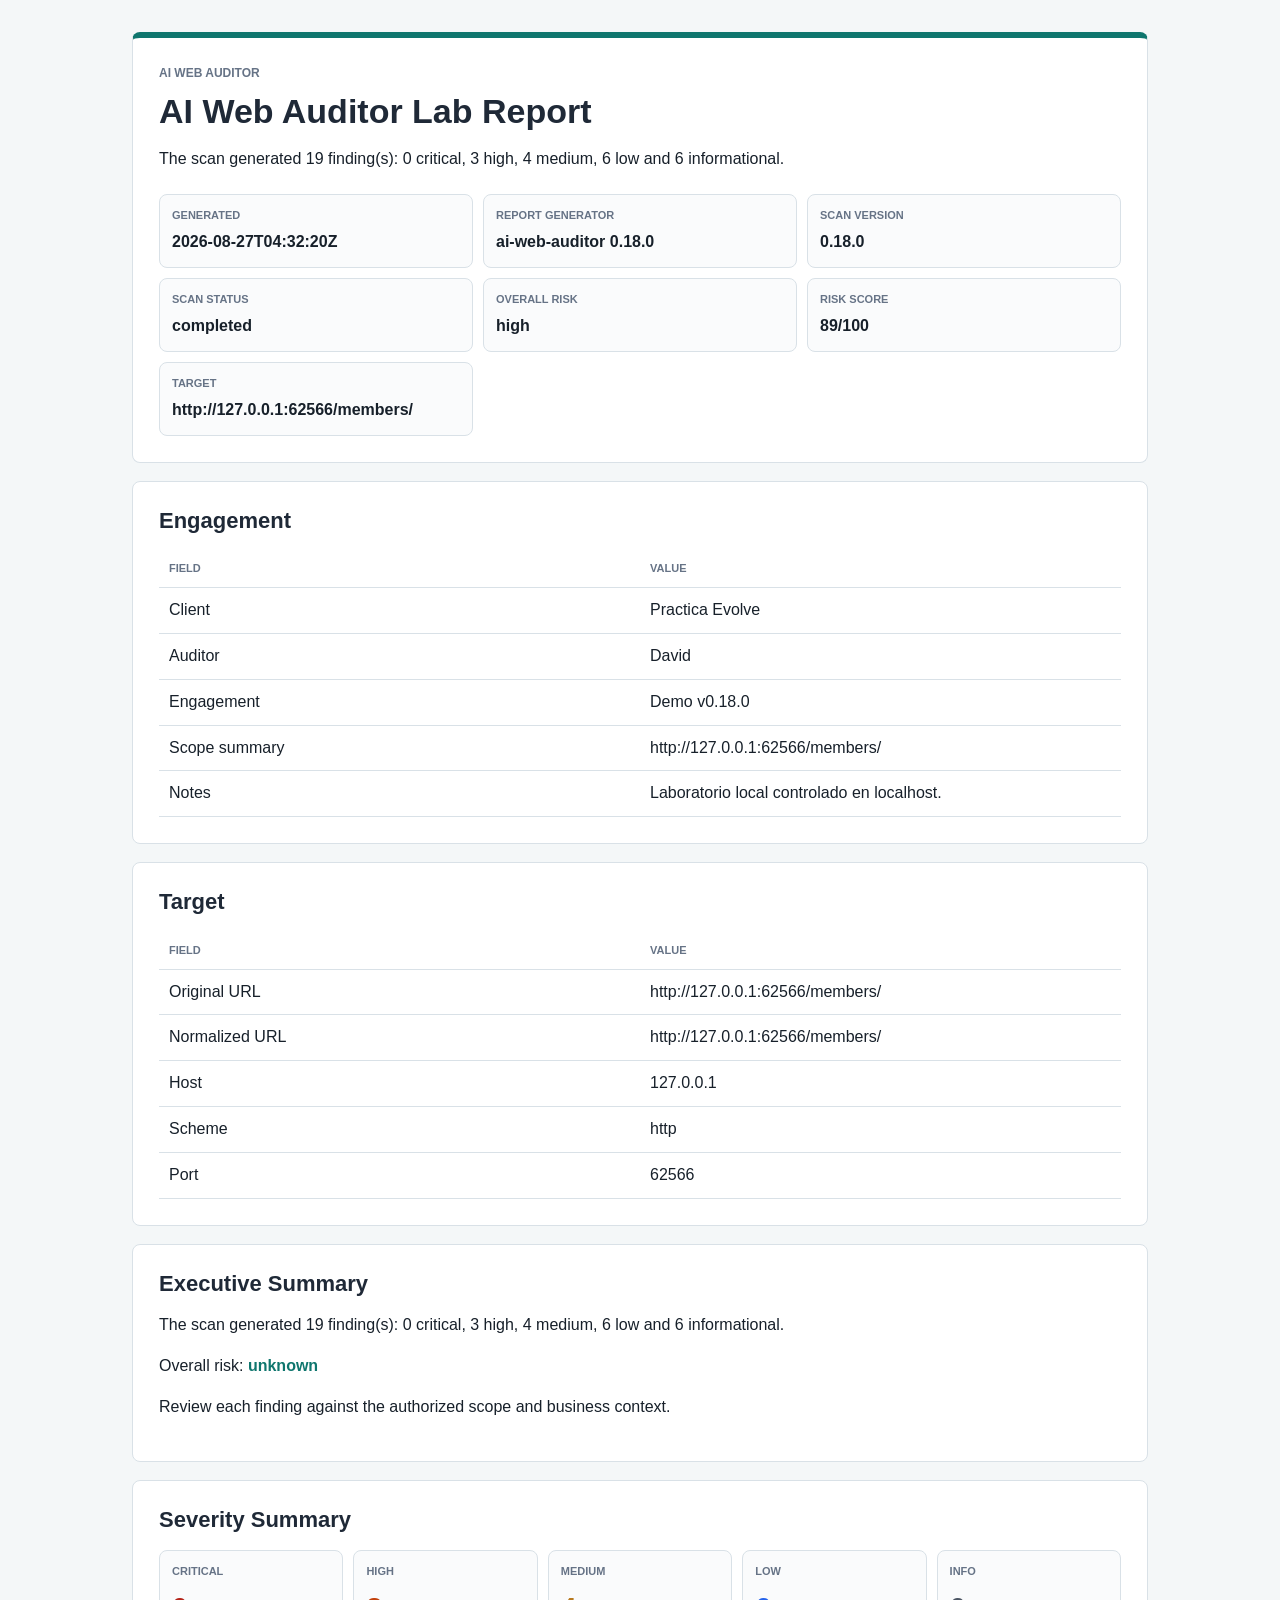
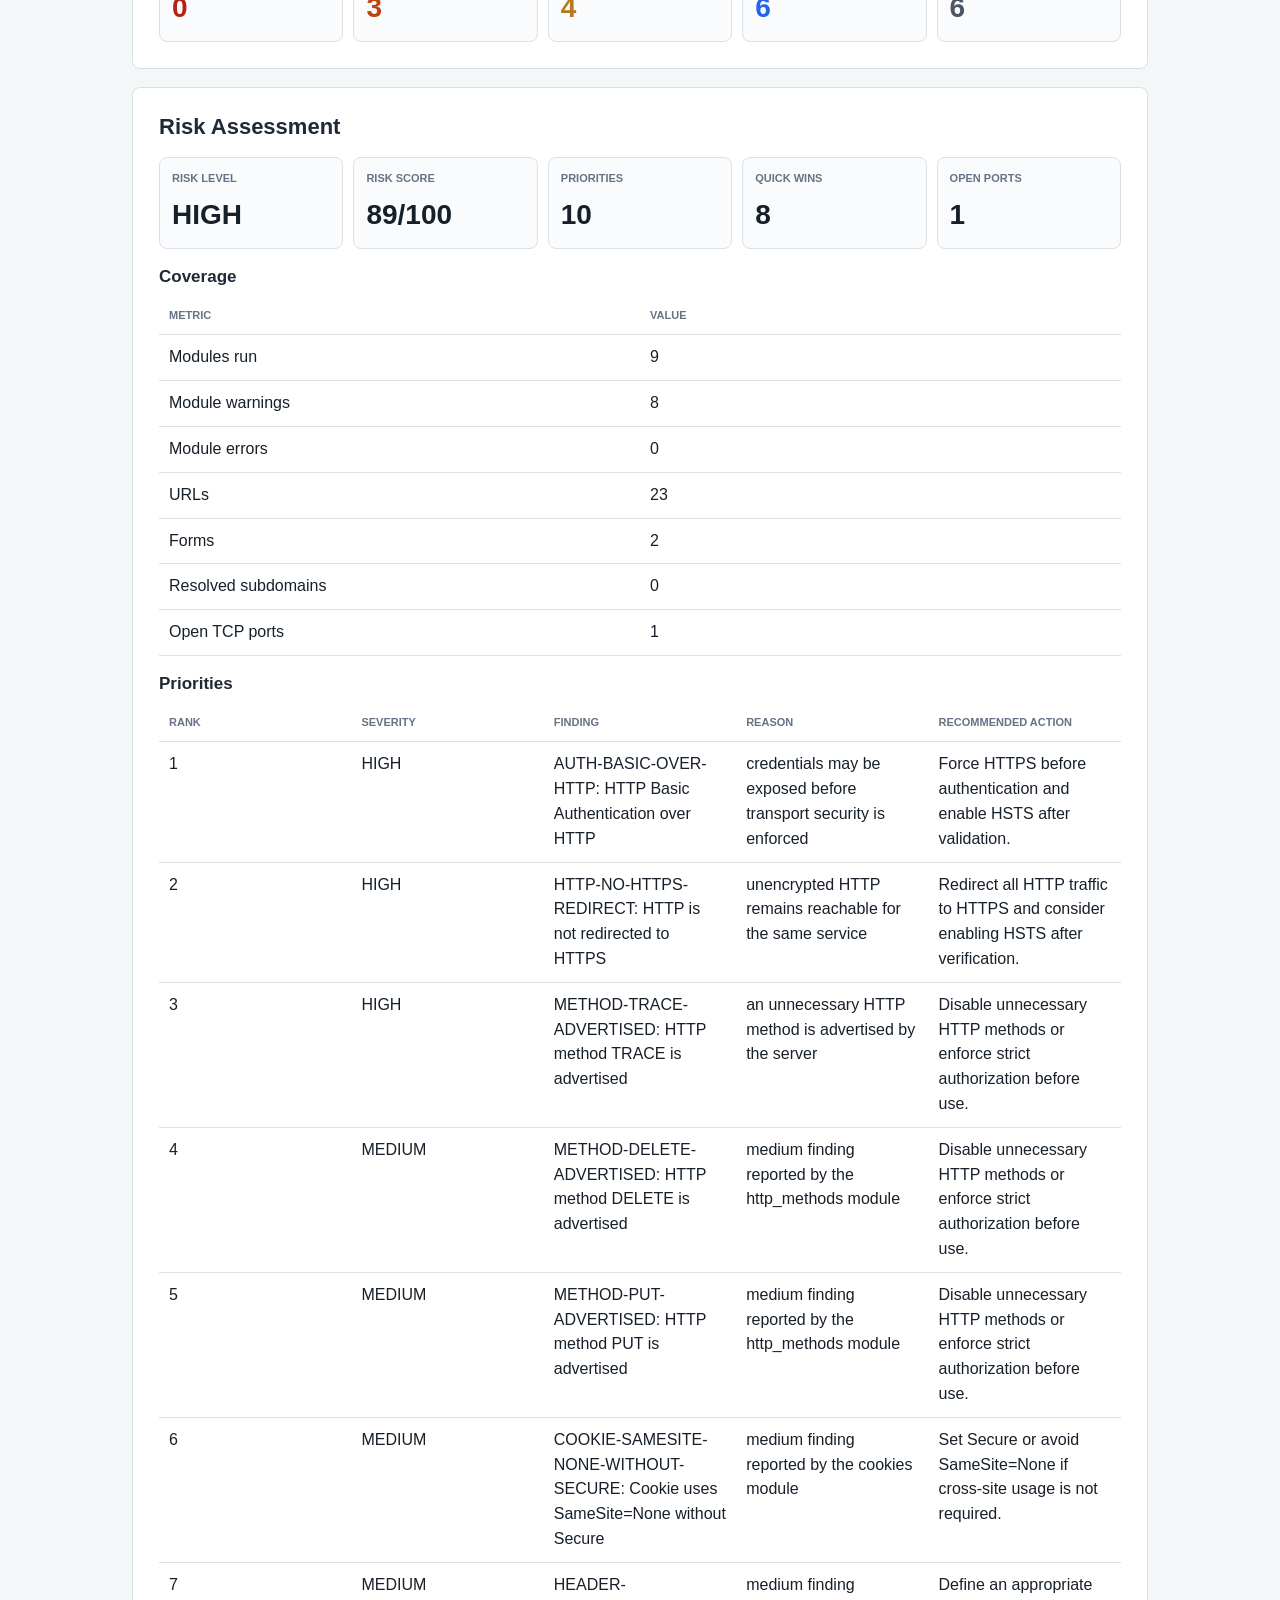
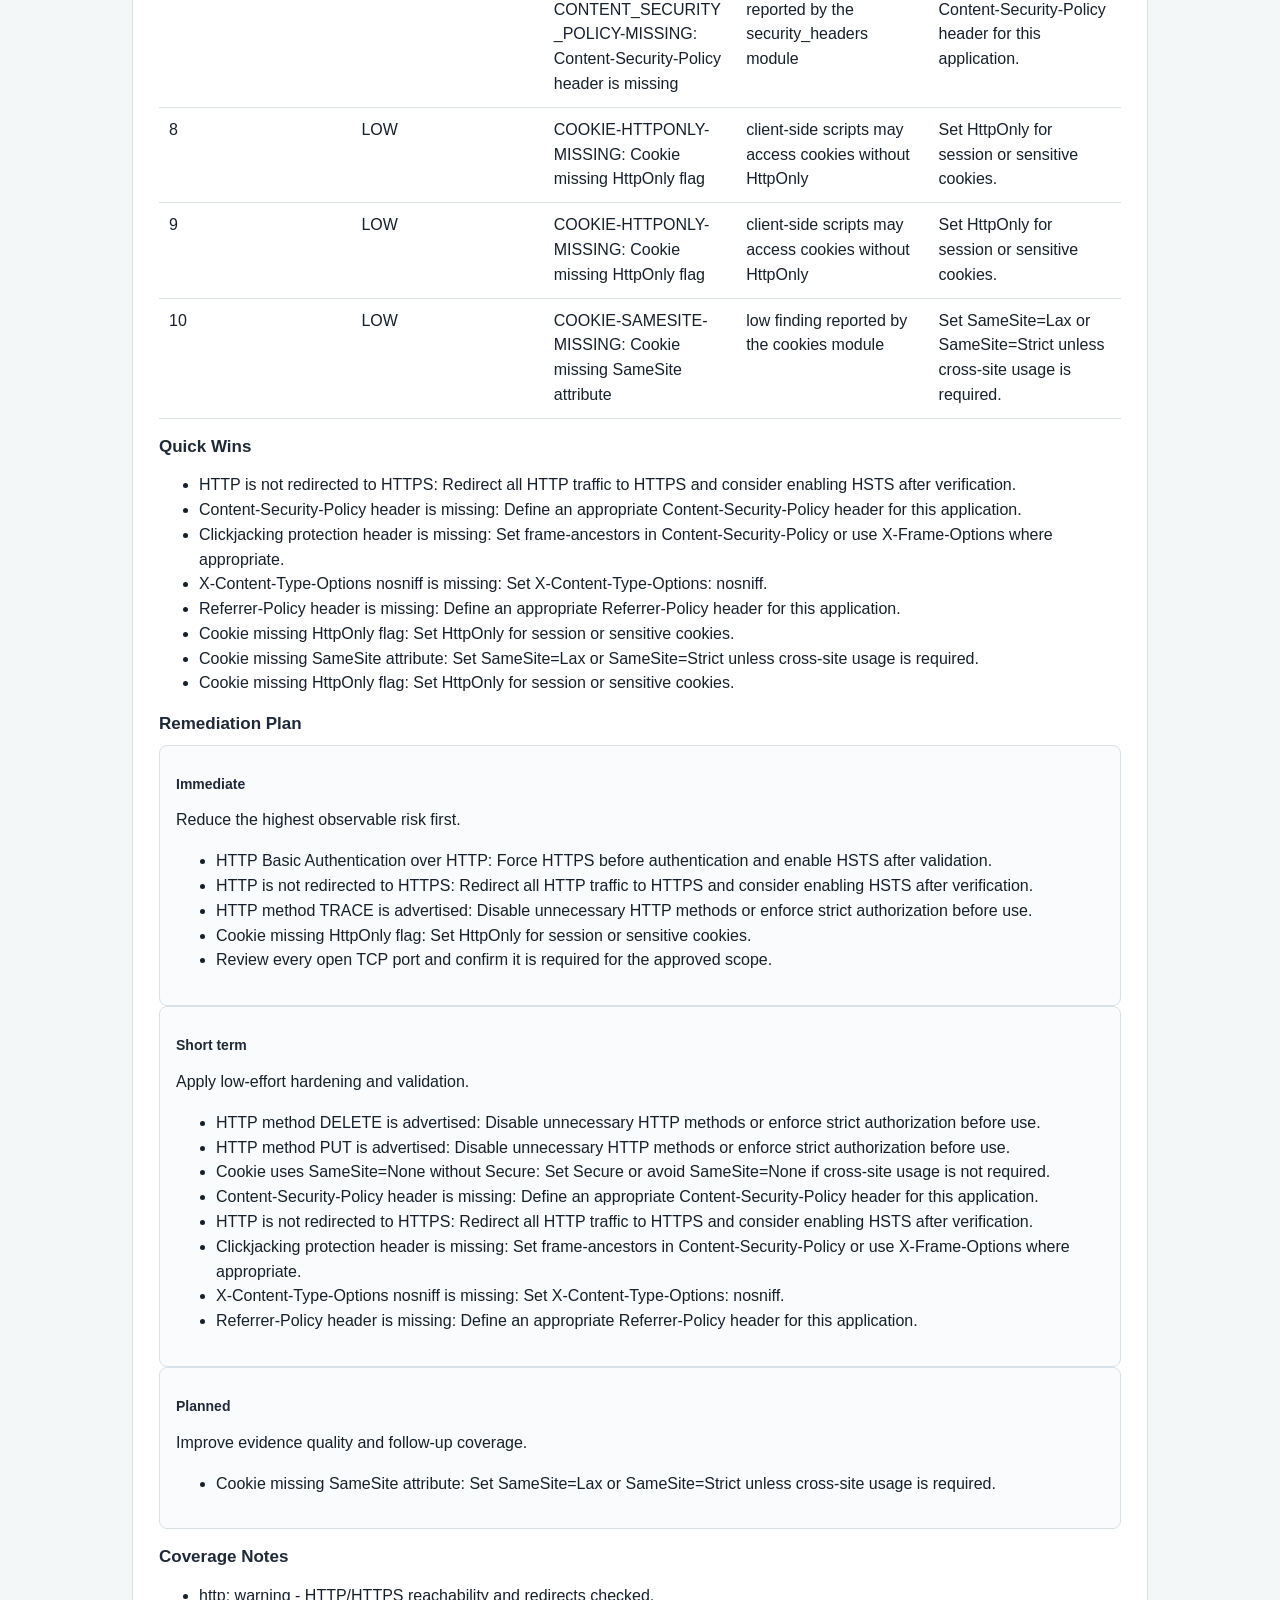
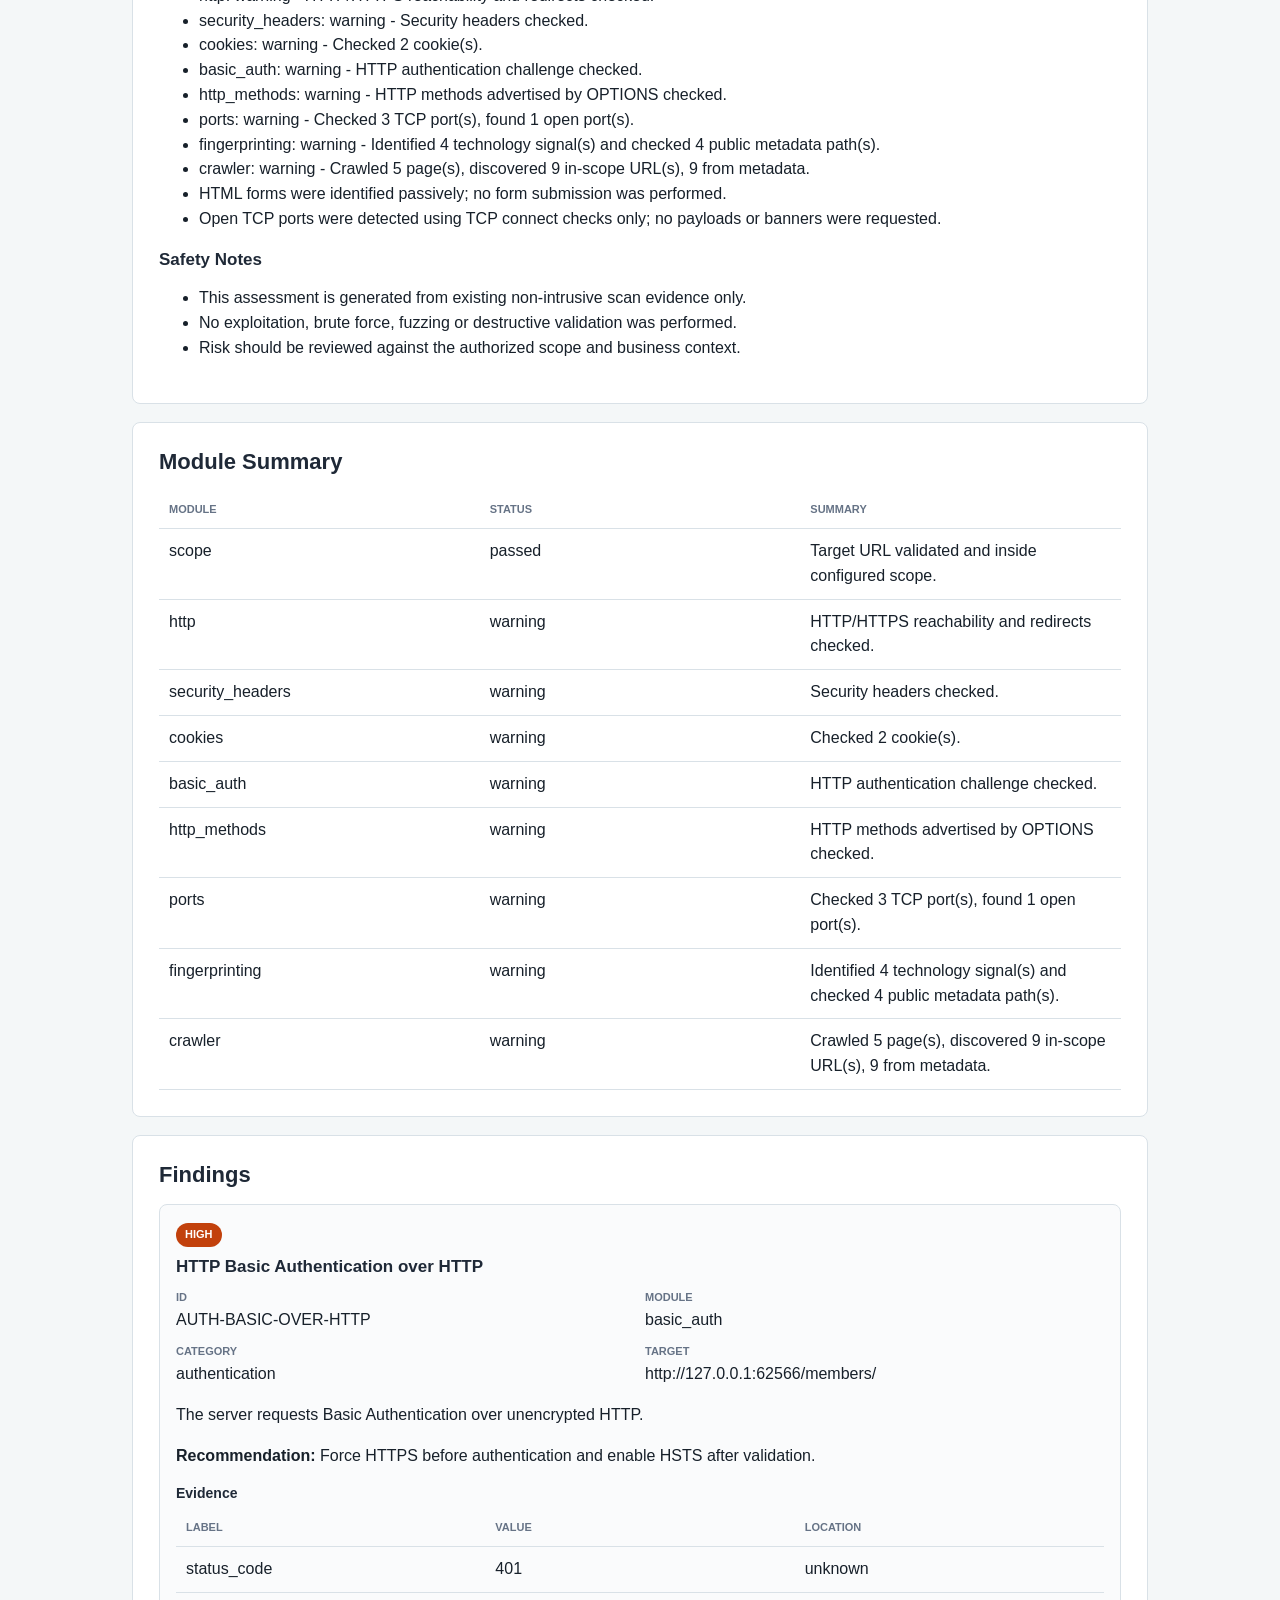
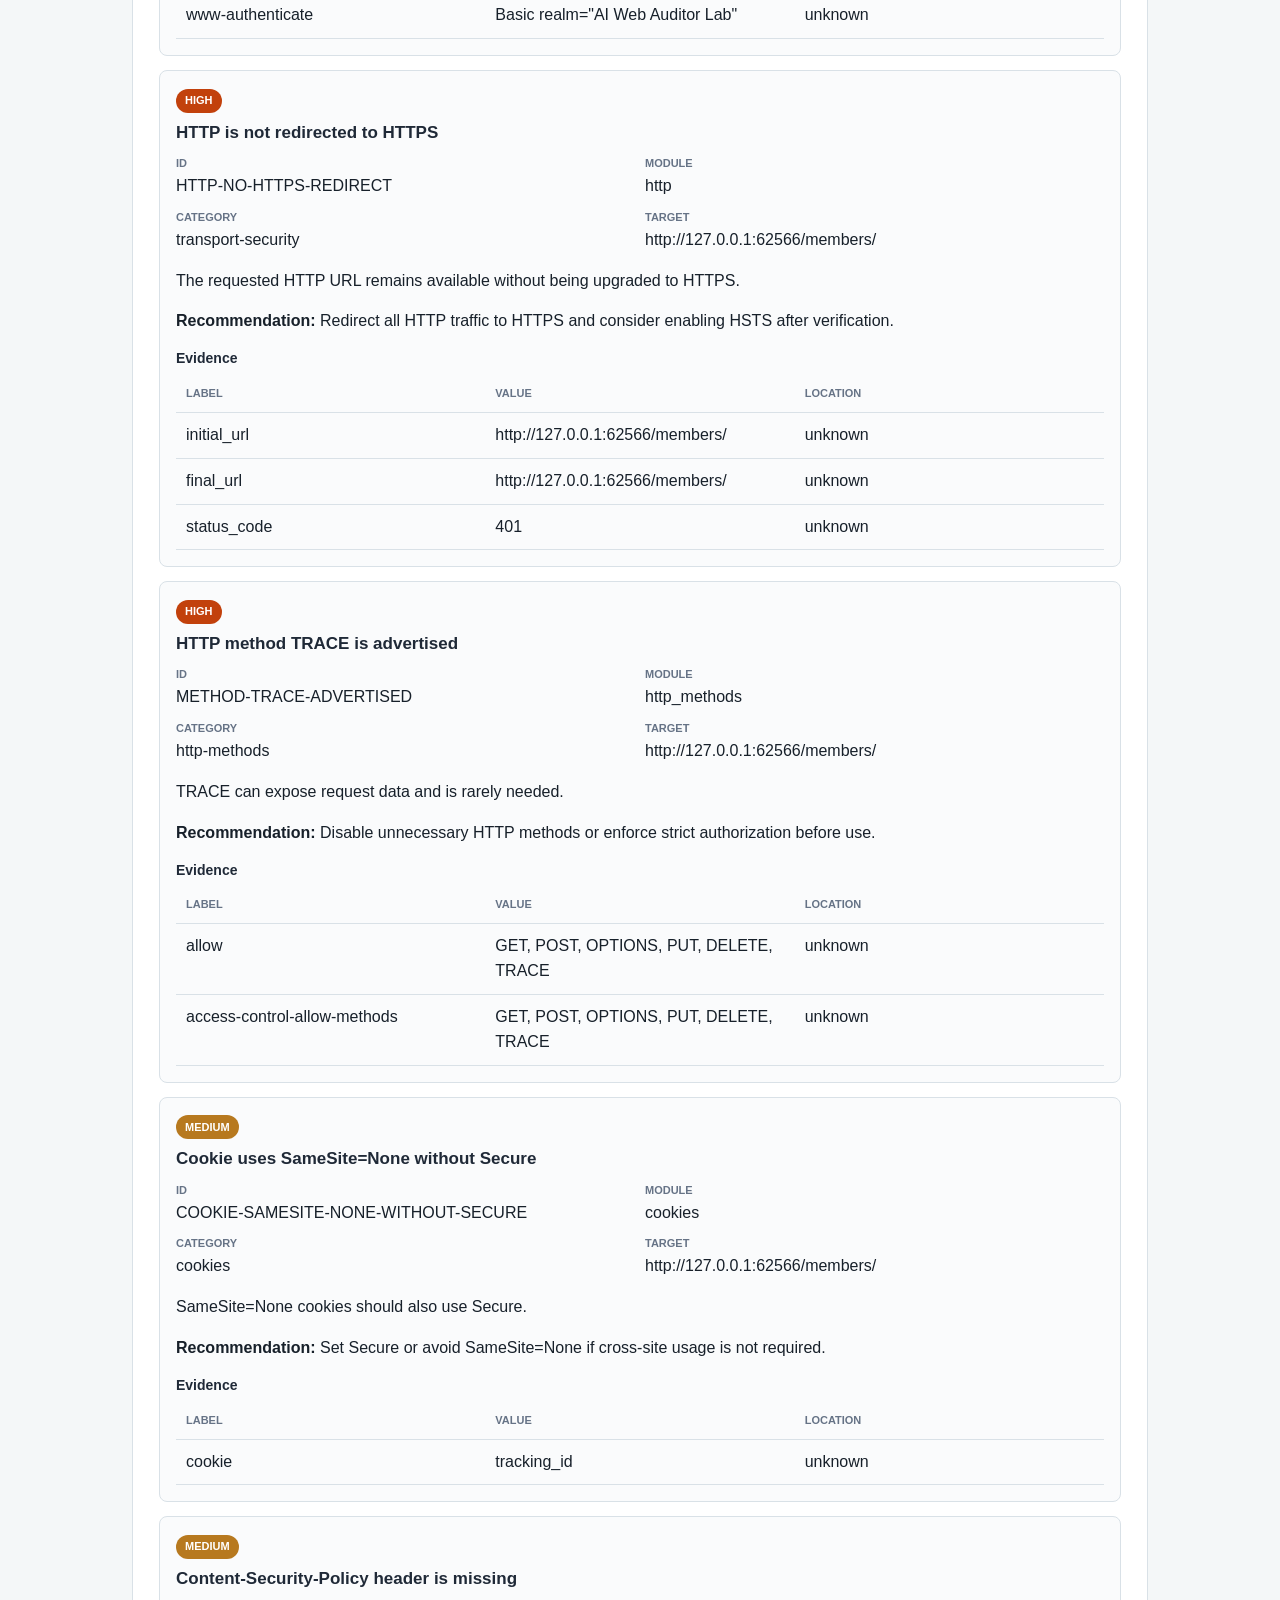
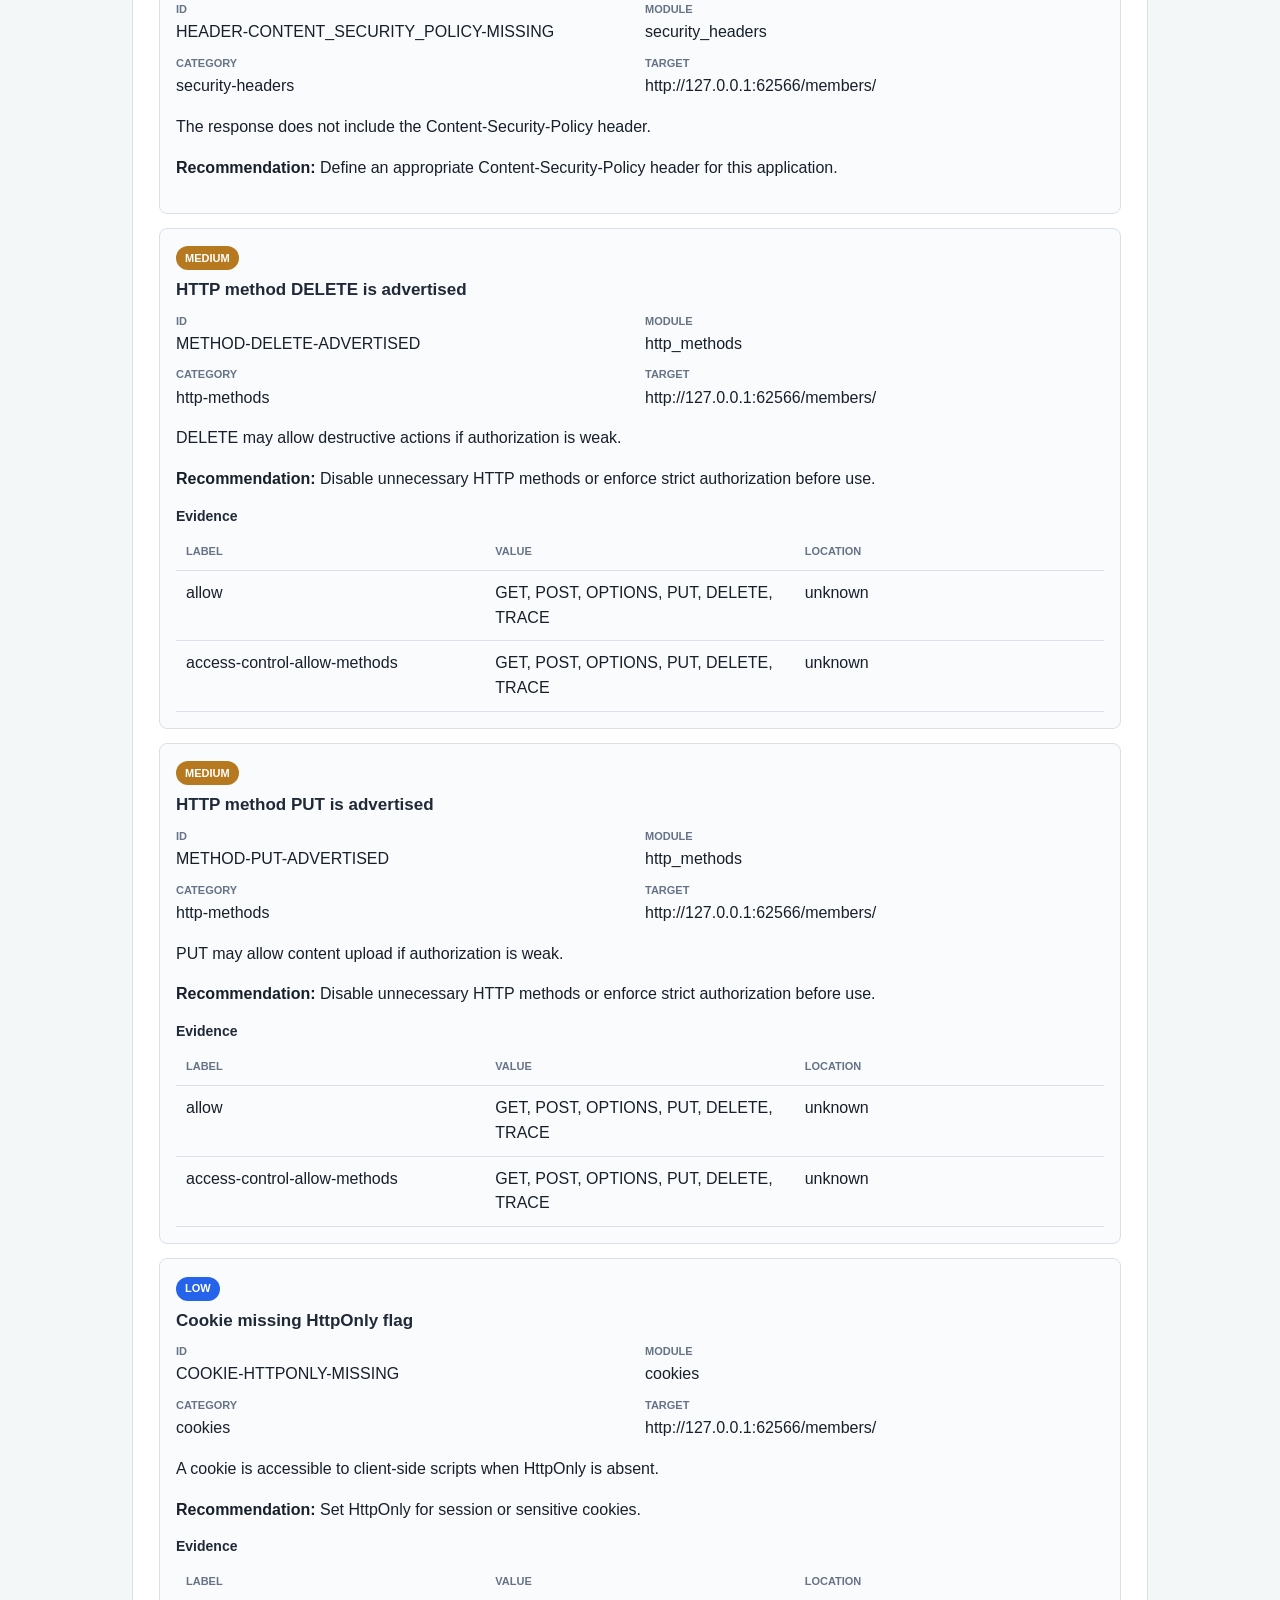
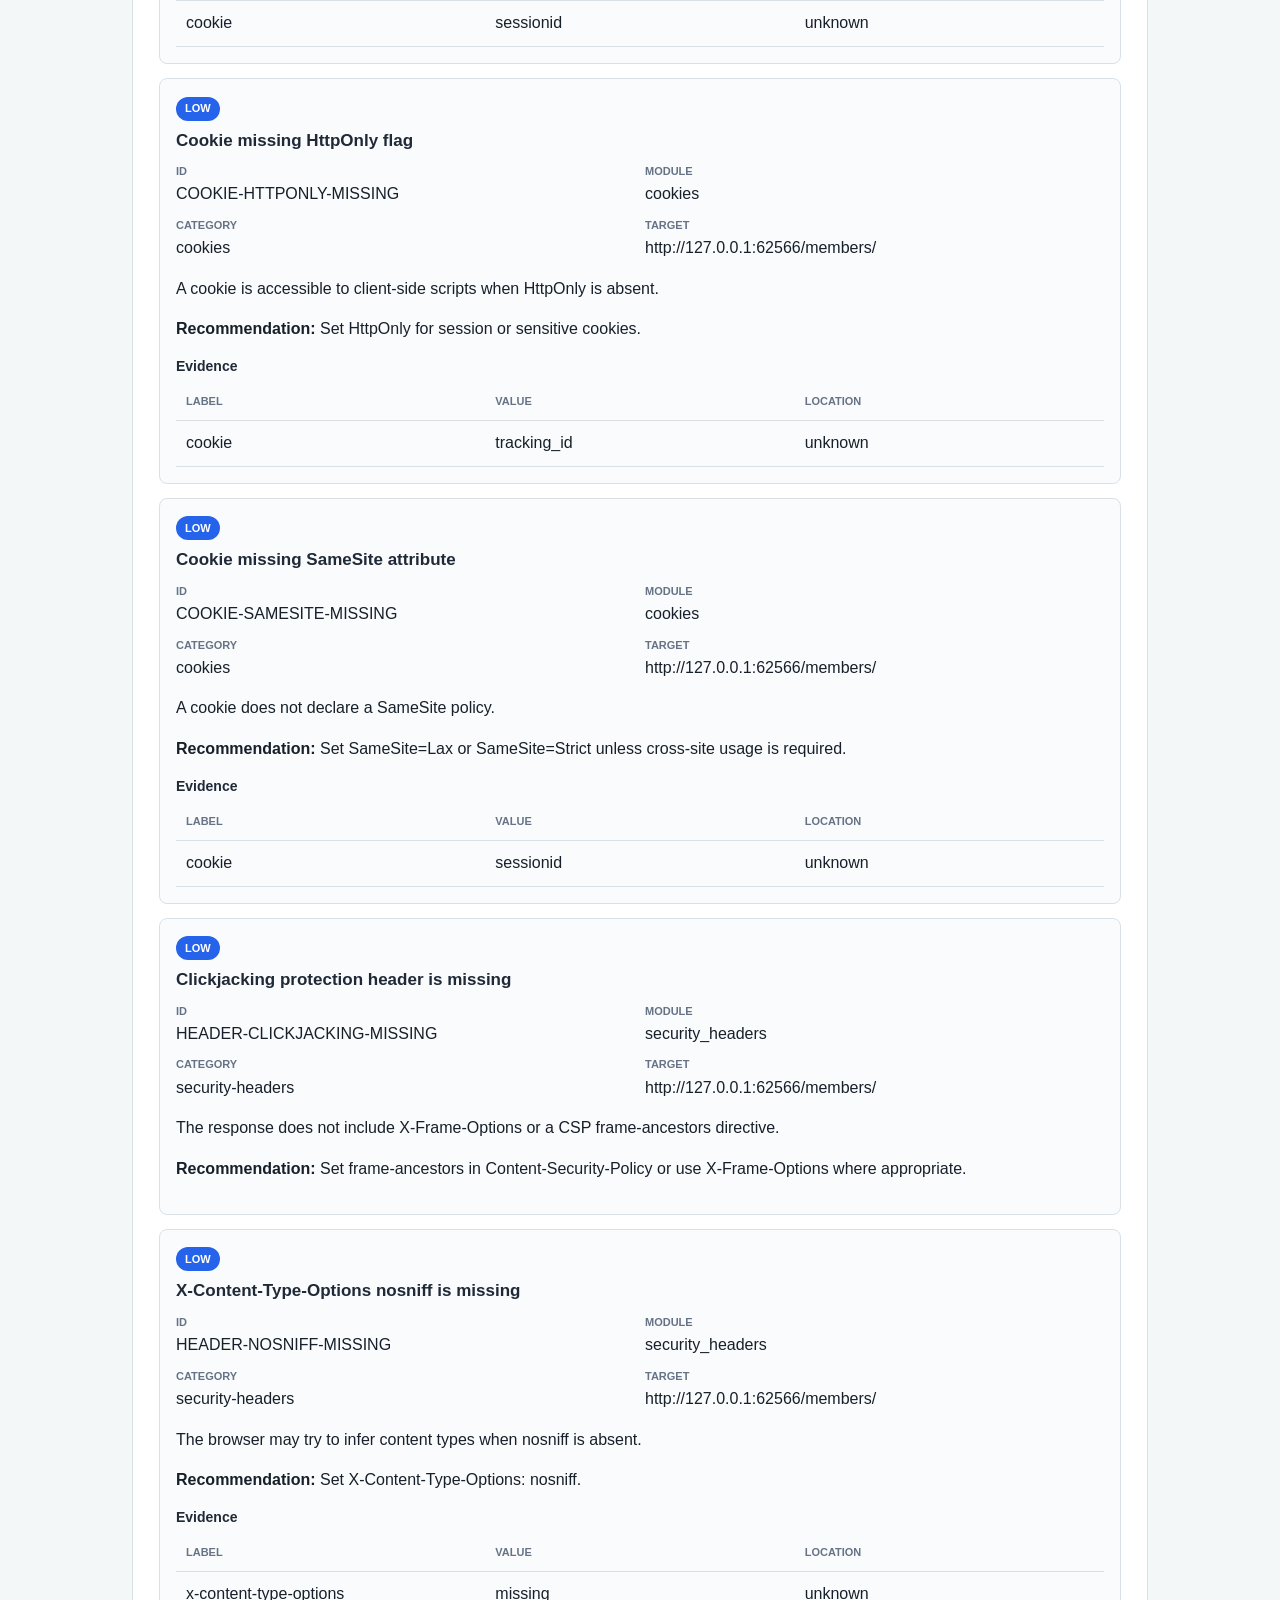
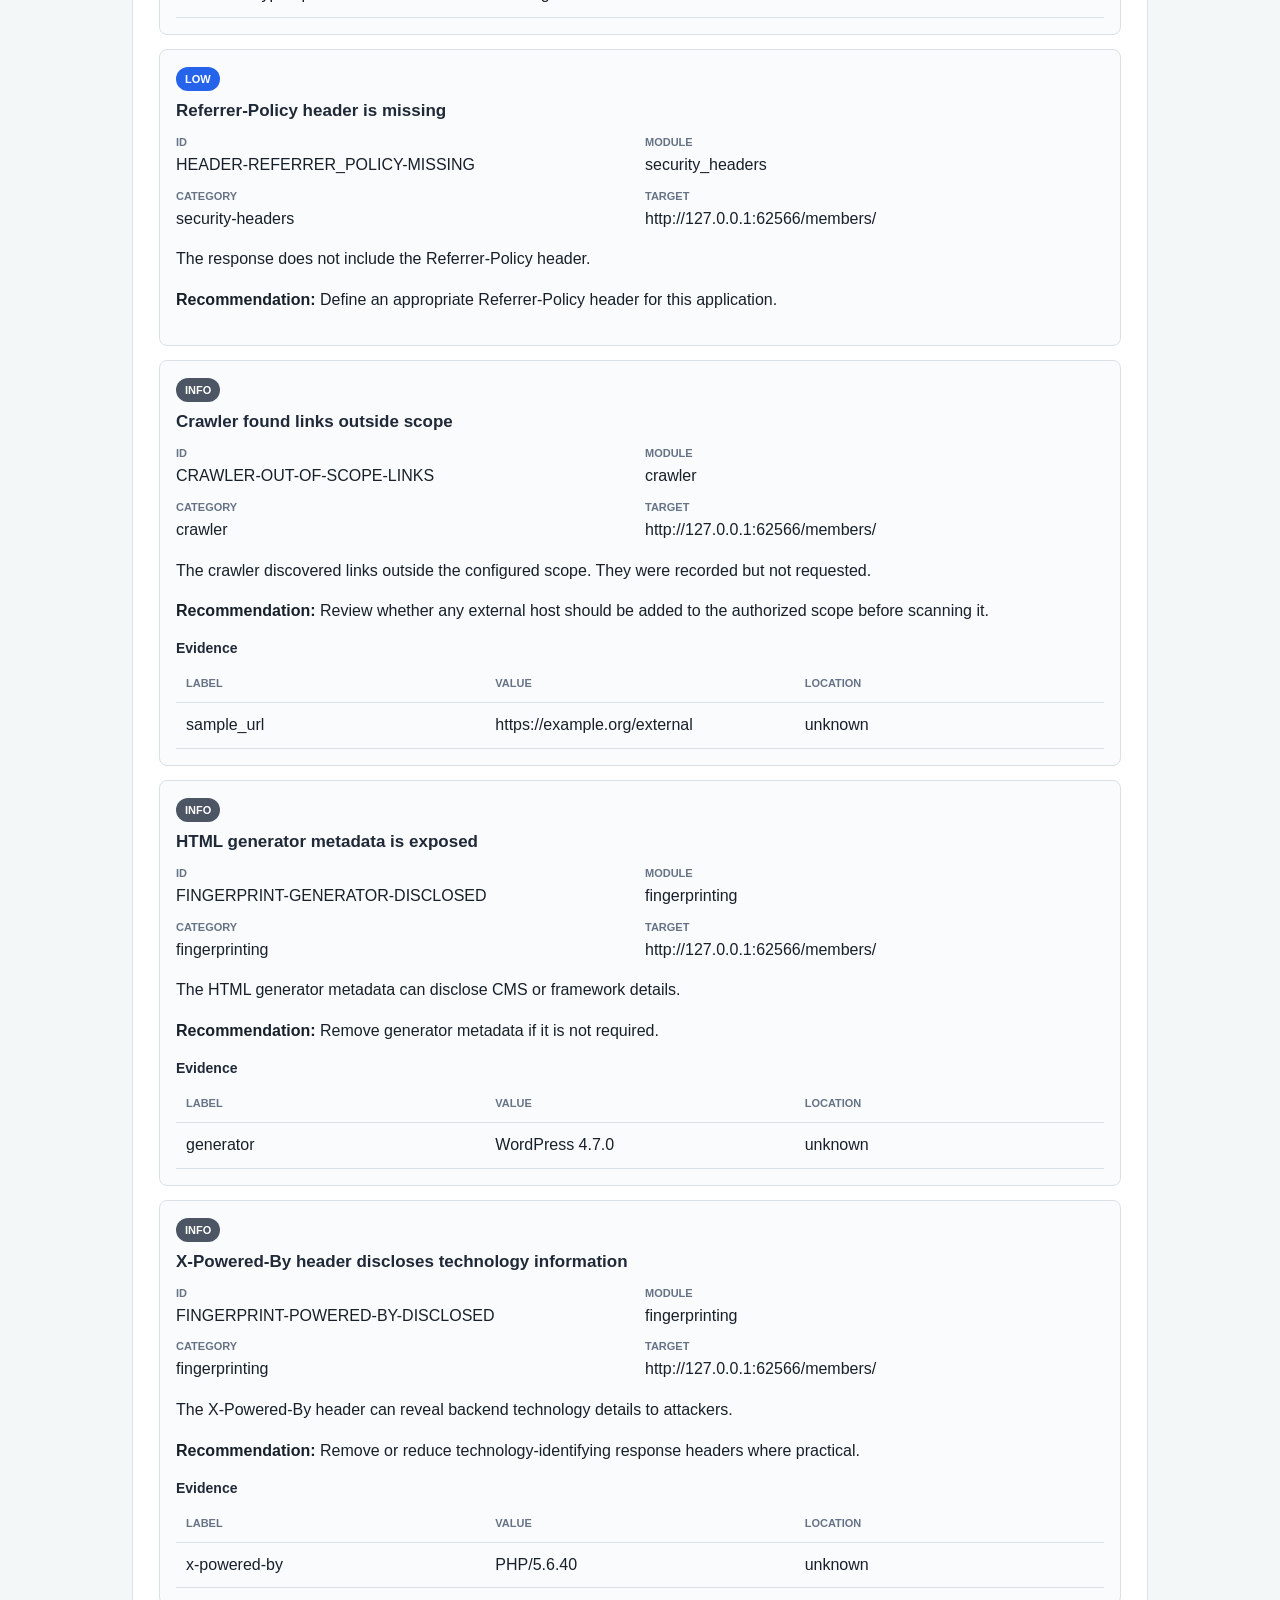
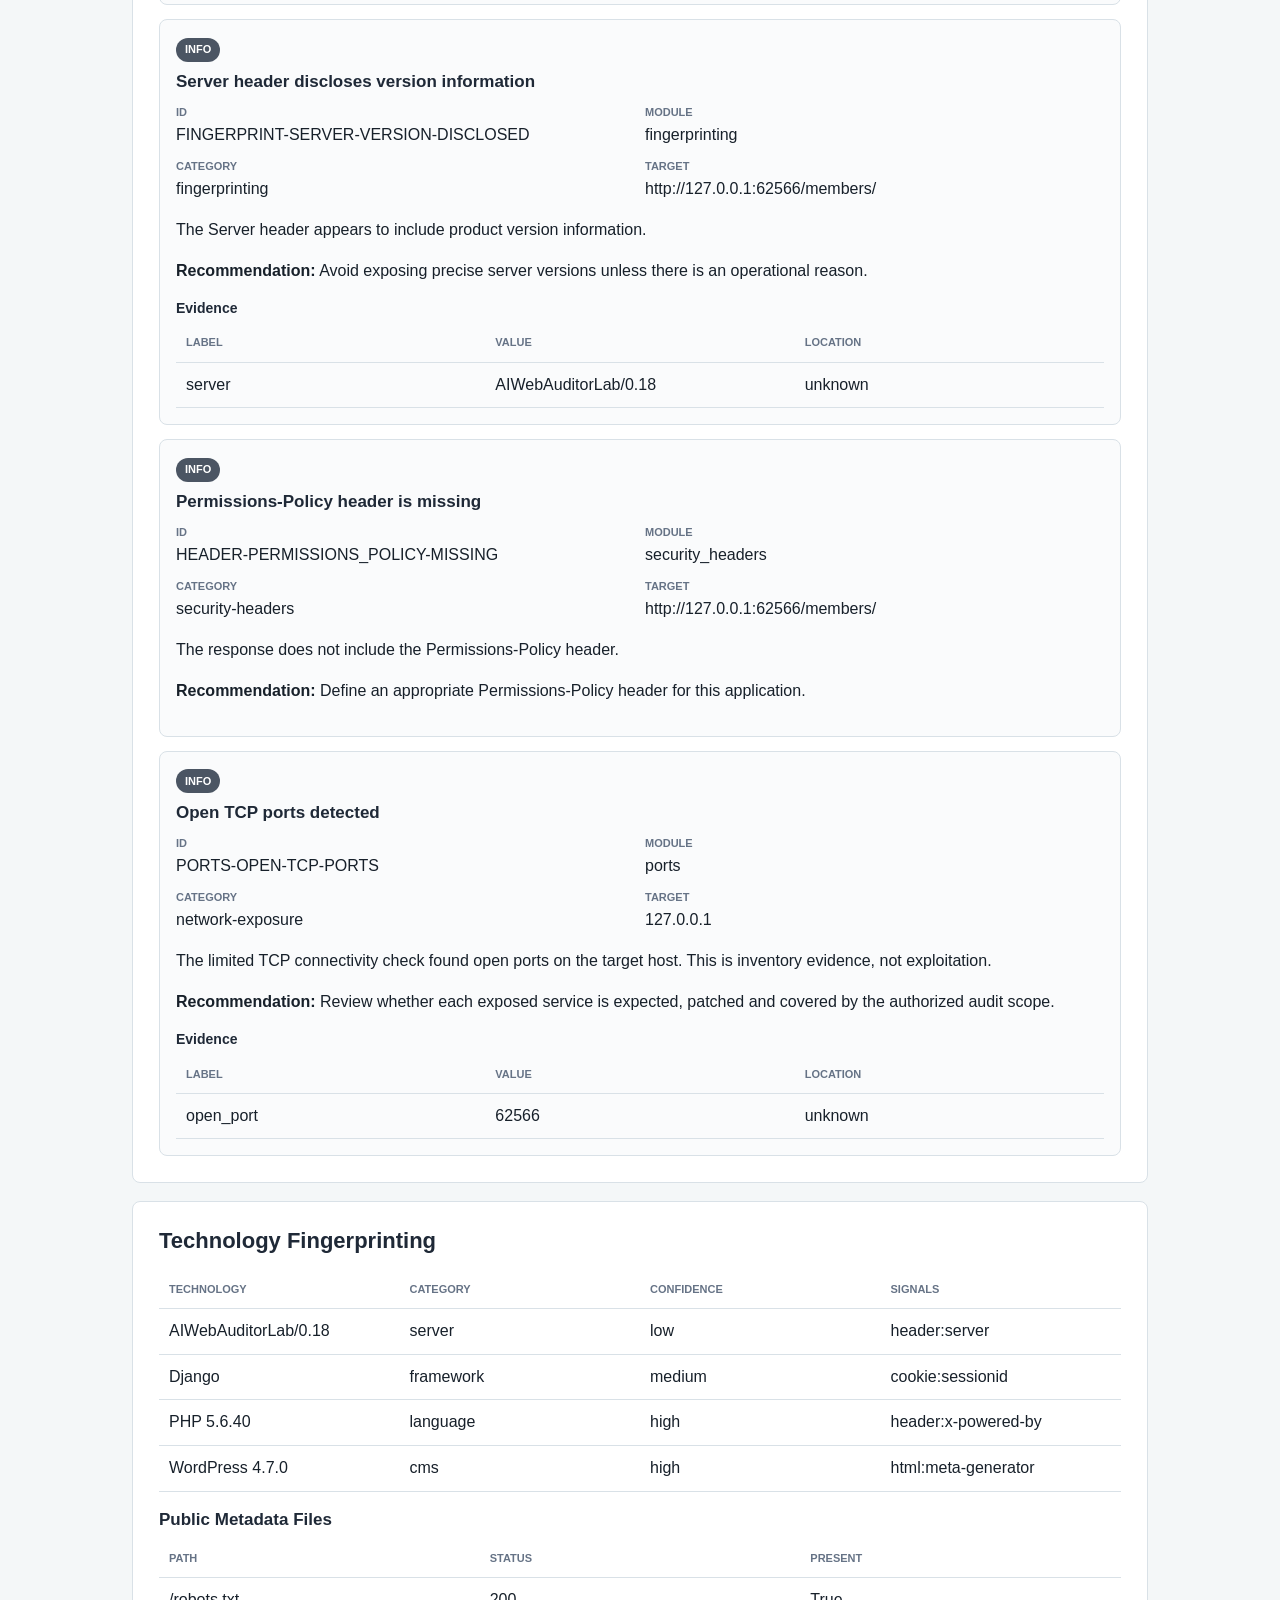
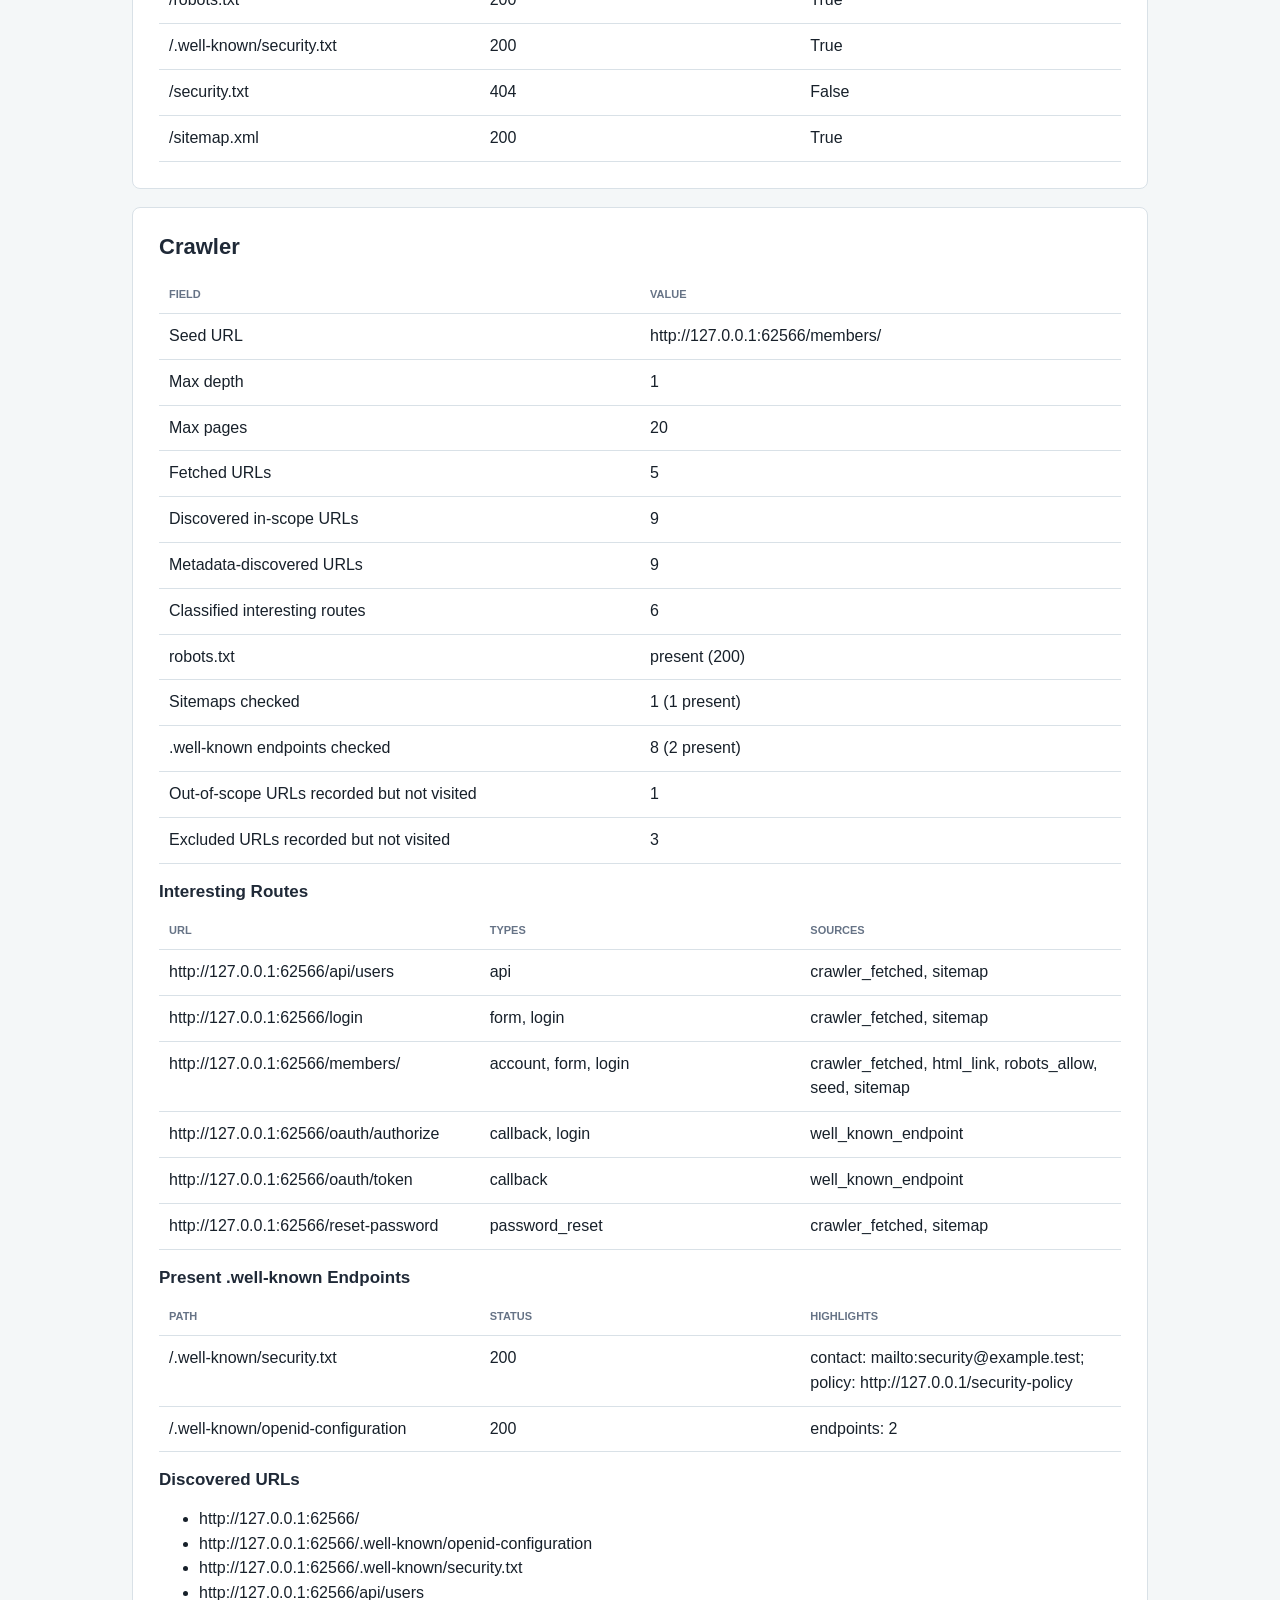
==== examples/report-example.html @ 3bff382d "Add advanced crawler metadata discovery" ====
<!doctype html>
<html lang="es">
<head>
<meta charset="utf-8">
<meta name="viewport" content="width=device-width, initial-scale=1">
<title>AI Web Auditor Lab Report</title>
<style>
:root {
  color-scheme: light;
  --bg: #f4f7f8;
  --panel: #ffffff;
  --line: #d9e1e7;
  --text: #17202a;
  --muted: #667386;
  --brand: #0f766e;
  --ink: #1f2937;
  --critical: #b42318;
  --high: #c2410c;
  --medium: #b7791f;
  --low: #2563eb;
  --info: #4b5563;
}
* { box-sizing: border-box; }
body {
  margin: 0;
  background: var(--bg);
  color: var(--text);
  font-family: Inter, Arial, sans-serif;
  line-height: 1.55;
}
.report {
  max-width: 1080px;
  margin: 0 auto;
  padding: 32px;
}
.cover,
.section {
  background: var(--panel);
  border: 1px solid var(--line);
  border-radius: 8px;
  margin-bottom: 18px;
  padding: 26px;
}
.cover {
  border-top: 6px solid var(--brand);
}
.label {
  margin: 0 0 8px;
  color: var(--muted);
  font-size: 12px;
  font-weight: 800;
  letter-spacing: 0;
  text-transform: uppercase;
}
h1,
h2,
h3,
h4 {
  color: var(--ink);
  letter-spacing: 0;
  line-height: 1.2;
}
h1 { margin: 0 0 14px; font-size: 34px; }
h2 { margin: 0 0 16px; font-size: 22px; }
h3 { margin: 18px 0 10px; font-size: 17px; }
h4 { margin: 14px 0 8px; font-size: 14px; }
.cover-grid,
.severity-grid,
.finding-meta {
  display: grid;
  gap: 10px;
}
.cover-grid {
  grid-template-columns: repeat(3, minmax(0, 1fr));
  margin-top: 22px;
}
.cover-grid div,
.severity-card {
  border: 1px solid var(--line);
  border-radius: 8px;
  padding: 12px;
  background: #fafbfc;
}
.cover-grid span,
.severity-card span,
dt {
  display: block;
  color: var(--muted);
  font-size: 11px;
  font-weight: 800;
  text-transform: uppercase;
}
.cover-grid strong,
.severity-card strong {
  display: block;
  margin-top: 6px;
  overflow-wrap: anywhere;
}
.severity-grid {
  grid-template-columns: repeat(5, minmax(0, 1fr));
}
.severity-card strong {
  font-size: 28px;
}
.severity-card.critical strong { color: var(--critical); }
.severity-card.high strong { color: var(--high); }
.severity-card.medium strong { color: var(--medium); }
.severity-card.low strong { color: var(--low); }
.severity-card.info strong { color: var(--info); }
table {
  width: 100%;
  border-collapse: collapse;
  table-layout: fixed;
}
th,
td {
  border-bottom: 1px solid var(--line);
  padding: 10px;
  text-align: left;
  vertical-align: top;
  overflow-wrap: anywhere;
}
th {
  color: var(--muted);
  font-size: 11px;
  text-transform: uppercase;
}
.finding-stack {
  display: grid;
  gap: 14px;
}
.finding-card {
  border: 1px solid var(--line);
  border-radius: 8px;
  padding: 16px;
  background: #fafbfc;
  break-inside: avoid;
}
.finding-card h3 {
  margin-top: 10px;
}
.finding-meta {
  grid-template-columns: repeat(2, minmax(0, 1fr));
  margin: 12px 0;
}
.finding-meta div {
  min-width: 0;
}
dd {
  margin: 2px 0 0;
  overflow-wrap: anywhere;
}
.badge {
  display: inline-flex;
  min-height: 24px;
  align-items: center;
  border-radius: 999px;
  color: #ffffff;
  font-size: 11px;
  font-weight: 800;
  padding: 2px 9px;
}
.badge.critical { background: var(--critical); }
.badge.high { background: var(--high); }
.badge.medium { background: var(--medium); }
.badge.low { background: var(--low); }
.badge.info { background: var(--info); }
.risk strong {
  color: var(--brand);
}
.empty {
  color: var(--muted);
  font-weight: 700;
}
@media print {
  body { background: #ffffff; }
  .report { max-width: none; padding: 0; }
  .cover,
  .section {
    border: 0;
    border-radius: 0;
    page-break-inside: avoid;
  }
}
</style>
</head>
<body>
<main class="report">
<section class="cover">
<p class="label">AI Web Auditor</p>
<h1>AI Web Auditor Lab Report</h1>
<p>The scan generated 19 finding(s): 0 critical, 3 high, 4 medium, 6 low and 6 informational.</p>
<div class="cover-grid">
<div><span>Generated</span><strong>2026-08-27T04:32:20Z</strong></div>
<div><span>Report generator</span><strong>ai-web-auditor 0.18.0</strong></div>
<div><span>Scan version</span><strong>0.18.0</strong></div>
<div><span>Scan status</span><strong>completed</strong></div>
<div><span>Overall risk</span><strong>high</strong></div>
<div><span>Risk score</span><strong>89/100</strong></div>
<div><span>Target</span><strong>http://127.0.0.1:62566/members/</strong></div>
</div>
</section>
<section class="section">
<h2>Engagement</h2>
<table><thead><tr><th>Field</th><th>Value</th></tr></thead><tbody><tr><td>Client</td><td>Practica Evolve</td></tr><tr><td>Auditor</td><td>David</td></tr><tr><td>Engagement</td><td>Demo v0.18.0</td></tr><tr><td>Scope summary</td><td>http://127.0.0.1:62566/members/</td></tr><tr><td>Notes</td><td>Laboratorio local controlado en localhost.</td></tr></tbody></table>
</section>
<section class="section">
<h2>Target</h2>
<table><thead><tr><th>Field</th><th>Value</th></tr></thead><tbody><tr><td>Original URL</td><td>http://127.0.0.1:62566/members/</td></tr><tr><td>Normalized URL</td><td>http://127.0.0.1:62566/members/</td></tr><tr><td>Host</td><td>127.0.0.1</td></tr><tr><td>Scheme</td><td>http</td></tr><tr><td>Port</td><td>62566</td></tr></tbody></table>
</section>
<section class="section">
<h2>Executive Summary</h2>
<p>The scan generated 19 finding(s): 0 critical, 3 high, 4 medium, 6 low and 6 informational.</p>
<p class="risk">Overall risk: <strong>unknown</strong></p>
<p>Review each finding against the authorized scope and business context.</p>
</section>
<section class="section">
<h2>Severity Summary</h2>
<div class="severity-grid">
<div class="severity-card critical"><span>CRITICAL</span><strong>0</strong></div>
<div class="severity-card high"><span>HIGH</span><strong>3</strong></div>
<div class="severity-card medium"><span>MEDIUM</span><strong>4</strong></div>
<div class="severity-card low"><span>LOW</span><strong>6</strong></div>
<div class="severity-card info"><span>INFO</span><strong>6</strong></div>
</div>
</section>
<section class="section">
<h2>Risk Assessment</h2>
<div class="severity-grid">
<div class="severity-card"><span>Risk level</span><strong>HIGH</strong></div>
<div class="severity-card"><span>Risk score</span><strong>89/100</strong></div>
<div class="severity-card"><span>Priorities</span><strong>10</strong></div>
<div class="severity-card"><span>Quick wins</span><strong>8</strong></div>
<div class="severity-card"><span>Open ports</span><strong>1</strong></div>
</div>
<h3>Coverage</h3>
<table><thead><tr><th>Metric</th><th>Value</th></tr></thead><tbody><tr><td>Modules run</td><td>9</td></tr><tr><td>Module warnings</td><td>8</td></tr><tr><td>Module errors</td><td>0</td></tr><tr><td>URLs</td><td>23</td></tr><tr><td>Forms</td><td>2</td></tr><tr><td>Resolved subdomains</td><td>0</td></tr><tr><td>Open TCP ports</td><td>1</td></tr></tbody></table>
<h3>Priorities</h3>
<table><thead><tr><th>Rank</th><th>Severity</th><th>Finding</th><th>Reason</th><th>Recommended action</th></tr></thead><tbody><tr><td>1</td><td>HIGH</td><td>AUTH-BASIC-OVER-HTTP: HTTP Basic Authentication over HTTP</td><td>credentials may be exposed before transport security is enforced</td><td>Force HTTPS before authentication and enable HSTS after validation.</td></tr><tr><td>2</td><td>HIGH</td><td>HTTP-NO-HTTPS-REDIRECT: HTTP is not redirected to HTTPS</td><td>unencrypted HTTP remains reachable for the same service</td><td>Redirect all HTTP traffic to HTTPS and consider enabling HSTS after verification.</td></tr><tr><td>3</td><td>HIGH</td><td>METHOD-TRACE-ADVERTISED: HTTP method TRACE is advertised</td><td>an unnecessary HTTP method is advertised by the server</td><td>Disable unnecessary HTTP methods or enforce strict authorization before use.</td></tr><tr><td>4</td><td>MEDIUM</td><td>METHOD-DELETE-ADVERTISED: HTTP method DELETE is advertised</td><td>medium finding reported by the http_methods module</td><td>Disable unnecessary HTTP methods or enforce strict authorization before use.</td></tr><tr><td>5</td><td>MEDIUM</td><td>METHOD-PUT-ADVERTISED: HTTP method PUT is advertised</td><td>medium finding reported by the http_methods module</td><td>Disable unnecessary HTTP methods or enforce strict authorization before use.</td></tr><tr><td>6</td><td>MEDIUM</td><td>COOKIE-SAMESITE-NONE-WITHOUT-SECURE: Cookie uses SameSite=None without Secure</td><td>medium finding reported by the cookies module</td><td>Set Secure or avoid SameSite=None if cross-site usage is not required.</td></tr><tr><td>7</td><td>MEDIUM</td><td>HEADER-CONTENT_SECURITY_POLICY-MISSING: Content-Security-Policy header is missing</td><td>medium finding reported by the security_headers module</td><td>Define an appropriate Content-Security-Policy header for this application.</td></tr><tr><td>8</td><td>LOW</td><td>COOKIE-HTTPONLY-MISSING: Cookie missing HttpOnly flag</td><td>client-side scripts may access cookies without HttpOnly</td><td>Set HttpOnly for session or sensitive cookies.</td></tr><tr><td>9</td><td>LOW</td><td>COOKIE-HTTPONLY-MISSING: Cookie missing HttpOnly flag</td><td>client-side scripts may access cookies without HttpOnly</td><td>Set HttpOnly for session or sensitive cookies.</td></tr><tr><td>10</td><td>LOW</td><td>COOKIE-SAMESITE-MISSING: Cookie missing SameSite attribute</td><td>low finding reported by the cookies module</td><td>Set SameSite=Lax or SameSite=Strict unless cross-site usage is required.</td></tr></tbody></table>
<h3>Quick Wins</h3>
<ul><li>HTTP is not redirected to HTTPS: Redirect all HTTP traffic to HTTPS and consider enabling HSTS after verification.</li><li>Content-Security-Policy header is missing: Define an appropriate Content-Security-Policy header for this application.</li><li>Clickjacking protection header is missing: Set frame-ancestors in Content-Security-Policy or use X-Frame-Options where appropriate.</li><li>X-Content-Type-Options nosniff is missing: Set X-Content-Type-Options: nosniff.</li><li>Referrer-Policy header is missing: Define an appropriate Referrer-Policy header for this application.</li><li>Cookie missing HttpOnly flag: Set HttpOnly for session or sensitive cookies.</li><li>Cookie missing SameSite attribute: Set SameSite=Lax or SameSite=Strict unless cross-site usage is required.</li><li>Cookie missing HttpOnly flag: Set HttpOnly for session or sensitive cookies.</li></ul>
<h3>Remediation Plan</h3>
<article class="finding-card">
<h4>Immediate</h4>
<p>Reduce the highest observable risk first.</p>
<ul><li>HTTP Basic Authentication over HTTP: Force HTTPS before authentication and enable HSTS after validation.</li><li>HTTP is not redirected to HTTPS: Redirect all HTTP traffic to HTTPS and consider enabling HSTS after verification.</li><li>HTTP method TRACE is advertised: Disable unnecessary HTTP methods or enforce strict authorization before use.</li><li>Cookie missing HttpOnly flag: Set HttpOnly for session or sensitive cookies.</li><li>Review every open TCP port and confirm it is required for the approved scope.</li></ul>
</article>
<article class="finding-card">
<h4>Short term</h4>
<p>Apply low-effort hardening and validation.</p>
<ul><li>HTTP method DELETE is advertised: Disable unnecessary HTTP methods or enforce strict authorization before use.</li><li>HTTP method PUT is advertised: Disable unnecessary HTTP methods or enforce strict authorization before use.</li><li>Cookie uses SameSite=None without Secure: Set Secure or avoid SameSite=None if cross-site usage is not required.</li><li>Content-Security-Policy header is missing: Define an appropriate Content-Security-Policy header for this application.</li><li>HTTP is not redirected to HTTPS: Redirect all HTTP traffic to HTTPS and consider enabling HSTS after verification.</li><li>Clickjacking protection header is missing: Set frame-ancestors in Content-Security-Policy or use X-Frame-Options where appropriate.</li><li>X-Content-Type-Options nosniff is missing: Set X-Content-Type-Options: nosniff.</li><li>Referrer-Policy header is missing: Define an appropriate Referrer-Policy header for this application.</li></ul>
</article>
<article class="finding-card">
<h4>Planned</h4>
<p>Improve evidence quality and follow-up coverage.</p>
<ul><li>Cookie missing SameSite attribute: Set SameSite=Lax or SameSite=Strict unless cross-site usage is required.</li></ul>
</article>
<h3>Coverage Notes</h3>
<ul><li>http: warning - HTTP/HTTPS reachability and redirects checked.</li><li>security_headers: warning - Security headers checked.</li><li>cookies: warning - Checked 2 cookie(s).</li><li>basic_auth: warning - HTTP authentication challenge checked.</li><li>http_methods: warning - HTTP methods advertised by OPTIONS checked.</li><li>ports: warning - Checked 3 TCP port(s), found 1 open port(s).</li><li>fingerprinting: warning - Identified 4 technology signal(s) and checked 4 public metadata path(s).</li><li>crawler: warning - Crawled 5 page(s), discovered 9 in-scope URL(s), 9 from metadata.</li><li>HTML forms were identified passively; no form submission was performed.</li><li>Open TCP ports were detected using TCP connect checks only; no payloads or banners were requested.</li></ul>
<h3>Safety Notes</h3>
<ul><li>This assessment is generated from existing non-intrusive scan evidence only.</li><li>No exploitation, brute force, fuzzing or destructive validation was performed.</li><li>Risk should be reviewed against the authorized scope and business context.</li></ul>
</section>
<section class="section">
<h2>Module Summary</h2>
<table><thead><tr><th>Module</th><th>Status</th><th>Summary</th></tr></thead><tbody><tr><td>scope</td><td>passed</td><td>Target URL validated and inside configured scope.</td></tr><tr><td>http</td><td>warning</td><td>HTTP/HTTPS reachability and redirects checked.</td></tr><tr><td>security_headers</td><td>warning</td><td>Security headers checked.</td></tr><tr><td>cookies</td><td>warning</td><td>Checked 2 cookie(s).</td></tr><tr><td>basic_auth</td><td>warning</td><td>HTTP authentication challenge checked.</td></tr><tr><td>http_methods</td><td>warning</td><td>HTTP methods advertised by OPTIONS checked.</td></tr><tr><td>ports</td><td>warning</td><td>Checked 3 TCP port(s), found 1 open port(s).</td></tr><tr><td>fingerprinting</td><td>warning</td><td>Identified 4 technology signal(s) and checked 4 public metadata path(s).</td></tr><tr><td>crawler</td><td>warning</td><td>Crawled 5 page(s), discovered 9 in-scope URL(s), 9 from metadata.</td></tr></tbody></table>
</section>
<section class="section">
<h2>Findings</h2>
<div class="finding-stack">
<article class="finding-card">
<span class="badge high">HIGH</span>
<h3>HTTP Basic Authentication over HTTP</h3>
<dl class="finding-meta">
<div><dt>ID</dt><dd>AUTH-BASIC-OVER-HTTP</dd></div>
<div><dt>Module</dt><dd>basic_auth</dd></div>
<div><dt>Category</dt><dd>authentication</dd></div>
<div><dt>Target</dt><dd>http://127.0.0.1:62566/members/</dd></div>
</dl>
<p>The server requests Basic Authentication over unencrypted HTTP.</p>
<p><strong>Recommendation:</strong> Force HTTPS before authentication and enable HSTS after validation.</p>
<h4>Evidence</h4>
<table><thead><tr><th>Label</th><th>Value</th><th>Location</th></tr></thead><tbody><tr><td>status_code</td><td>401</td><td>unknown</td></tr><tr><td>www-authenticate</td><td>Basic realm=&quot;AI Web Auditor Lab&quot;</td><td>unknown</td></tr></tbody></table>
</article>
<article class="finding-card">
<span class="badge high">HIGH</span>
<h3>HTTP is not redirected to HTTPS</h3>
<dl class="finding-meta">
<div><dt>ID</dt><dd>HTTP-NO-HTTPS-REDIRECT</dd></div>
<div><dt>Module</dt><dd>http</dd></div>
<div><dt>Category</dt><dd>transport-security</dd></div>
<div><dt>Target</dt><dd>http://127.0.0.1:62566/members/</dd></div>
</dl>
<p>The requested HTTP URL remains available without being upgraded to HTTPS.</p>
<p><strong>Recommendation:</strong> Redirect all HTTP traffic to HTTPS and consider enabling HSTS after verification.</p>
<h4>Evidence</h4>
<table><thead><tr><th>Label</th><th>Value</th><th>Location</th></tr></thead><tbody><tr><td>initial_url</td><td>http://127.0.0.1:62566/members/</td><td>unknown</td></tr><tr><td>final_url</td><td>http://127.0.0.1:62566/members/</td><td>unknown</td></tr><tr><td>status_code</td><td>401</td><td>unknown</td></tr></tbody></table>
</article>
<article class="finding-card">
<span class="badge high">HIGH</span>
<h3>HTTP method TRACE is advertised</h3>
<dl class="finding-meta">
<div><dt>ID</dt><dd>METHOD-TRACE-ADVERTISED</dd></div>
<div><dt>Module</dt><dd>http_methods</dd></div>
<div><dt>Category</dt><dd>http-methods</dd></div>
<div><dt>Target</dt><dd>http://127.0.0.1:62566/members/</dd></div>
</dl>
<p>TRACE can expose request data and is rarely needed.</p>
<p><strong>Recommendation:</strong> Disable unnecessary HTTP methods or enforce strict authorization before use.</p>
<h4>Evidence</h4>
<table><thead><tr><th>Label</th><th>Value</th><th>Location</th></tr></thead><tbody><tr><td>allow</td><td>GET, POST, OPTIONS, PUT, DELETE, TRACE</td><td>unknown</td></tr><tr><td>access-control-allow-methods</td><td>GET, POST, OPTIONS, PUT, DELETE, TRACE</td><td>unknown</td></tr></tbody></table>
</article>
<article class="finding-card">
<span class="badge medium">MEDIUM</span>
<h3>Cookie uses SameSite=None without Secure</h3>
<dl class="finding-meta">
<div><dt>ID</dt><dd>COOKIE-SAMESITE-NONE-WITHOUT-SECURE</dd></div>
<div><dt>Module</dt><dd>cookies</dd></div>
<div><dt>Category</dt><dd>cookies</dd></div>
<div><dt>Target</dt><dd>http://127.0.0.1:62566/members/</dd></div>
</dl>
<p>SameSite=None cookies should also use Secure.</p>
<p><strong>Recommendation:</strong> Set Secure or avoid SameSite=None if cross-site usage is not required.</p>
<h4>Evidence</h4>
<table><thead><tr><th>Label</th><th>Value</th><th>Location</th></tr></thead><tbody><tr><td>cookie</td><td>tracking_id</td><td>unknown</td></tr></tbody></table>
</article>
<article class="finding-card">
<span class="badge medium">MEDIUM</span>
<h3>Content-Security-Policy header is missing</h3>
<dl class="finding-meta">
<div><dt>ID</dt><dd>HEADER-CONTENT_SECURITY_POLICY-MISSING</dd></div>
<div><dt>Module</dt><dd>security_headers</dd></div>
<div><dt>Category</dt><dd>security-headers</dd></div>
<div><dt>Target</dt><dd>http://127.0.0.1:62566/members/</dd></div>
</dl>
<p>The response does not include the Content-Security-Policy header.</p>
<p><strong>Recommendation:</strong> Define an appropriate Content-Security-Policy header for this application.</p>

</article>
<article class="finding-card">
<span class="badge medium">MEDIUM</span>
<h3>HTTP method DELETE is advertised</h3>
<dl class="finding-meta">
<div><dt>ID</dt><dd>METHOD-DELETE-ADVERTISED</dd></div>
<div><dt>Module</dt><dd>http_methods</dd></div>
<div><dt>Category</dt><dd>http-methods</dd></div>
<div><dt>Target</dt><dd>http://127.0.0.1:62566/members/</dd></div>
</dl>
<p>DELETE may allow destructive actions if authorization is weak.</p>
<p><strong>Recommendation:</strong> Disable unnecessary HTTP methods or enforce strict authorization before use.</p>
<h4>Evidence</h4>
<table><thead><tr><th>Label</th><th>Value</th><th>Location</th></tr></thead><tbody><tr><td>allow</td><td>GET, POST, OPTIONS, PUT, DELETE, TRACE</td><td>unknown</td></tr><tr><td>access-control-allow-methods</td><td>GET, POST, OPTIONS, PUT, DELETE, TRACE</td><td>unknown</td></tr></tbody></table>
</article>
<article class="finding-card">
<span class="badge medium">MEDIUM</span>
<h3>HTTP method PUT is advertised</h3>
<dl class="finding-meta">
<div><dt>ID</dt><dd>METHOD-PUT-ADVERTISED</dd></div>
<div><dt>Module</dt><dd>http_methods</dd></div>
<div><dt>Category</dt><dd>http-methods</dd></div>
<div><dt>Target</dt><dd>http://127.0.0.1:62566/members/</dd></div>
</dl>
<p>PUT may allow content upload if authorization is weak.</p>
<p><strong>Recommendation:</strong> Disable unnecessary HTTP methods or enforce strict authorization before use.</p>
<h4>Evidence</h4>
<table><thead><tr><th>Label</th><th>Value</th><th>Location</th></tr></thead><tbody><tr><td>allow</td><td>GET, POST, OPTIONS, PUT, DELETE, TRACE</td><td>unknown</td></tr><tr><td>access-control-allow-methods</td><td>GET, POST, OPTIONS, PUT, DELETE, TRACE</td><td>unknown</td></tr></tbody></table>
</article>
<article class="finding-card">
<span class="badge low">LOW</span>
<h3>Cookie missing HttpOnly flag</h3>
<dl class="finding-meta">
<div><dt>ID</dt><dd>COOKIE-HTTPONLY-MISSING</dd></div>
<div><dt>Module</dt><dd>cookies</dd></div>
<div><dt>Category</dt><dd>cookies</dd></div>
<div><dt>Target</dt><dd>http://127.0.0.1:62566/members/</dd></div>
</dl>
<p>A cookie is accessible to client-side scripts when HttpOnly is absent.</p>
<p><strong>Recommendation:</strong> Set HttpOnly for session or sensitive cookies.</p>
<h4>Evidence</h4>
<table><thead><tr><th>Label</th><th>Value</th><th>Location</th></tr></thead><tbody><tr><td>cookie</td><td>sessionid</td><td>unknown</td></tr></tbody></table>
</article>
<article class="finding-card">
<span class="badge low">LOW</span>
<h3>Cookie missing HttpOnly flag</h3>
<dl class="finding-meta">
<div><dt>ID</dt><dd>COOKIE-HTTPONLY-MISSING</dd></div>
<div><dt>Module</dt><dd>cookies</dd></div>
<div><dt>Category</dt><dd>cookies</dd></div>
<div><dt>Target</dt><dd>http://127.0.0.1:62566/members/</dd></div>
</dl>
<p>A cookie is accessible to client-side scripts when HttpOnly is absent.</p>
<p><strong>Recommendation:</strong> Set HttpOnly for session or sensitive cookies.</p>
<h4>Evidence</h4>
<table><thead><tr><th>Label</th><th>Value</th><th>Location</th></tr></thead><tbody><tr><td>cookie</td><td>tracking_id</td><td>unknown</td></tr></tbody></table>
</article>
<article class="finding-card">
<span class="badge low">LOW</span>
<h3>Cookie missing SameSite attribute</h3>
<dl class="finding-meta">
<div><dt>ID</dt><dd>COOKIE-SAMESITE-MISSING</dd></div>
<div><dt>Module</dt><dd>cookies</dd></div>
<div><dt>Category</dt><dd>cookies</dd></div>
<div><dt>Target</dt><dd>http://127.0.0.1:62566/members/</dd></div>
</dl>
<p>A cookie does not declare a SameSite policy.</p>
<p><strong>Recommendation:</strong> Set SameSite=Lax or SameSite=Strict unless cross-site usage is required.</p>
<h4>Evidence</h4>
<table><thead><tr><th>Label</th><th>Value</th><th>Location</th></tr></thead><tbody><tr><td>cookie</td><td>sessionid</td><td>unknown</td></tr></tbody></table>
</article>
<article class="finding-card">
<span class="badge low">LOW</span>
<h3>Clickjacking protection header is missing</h3>
<dl class="finding-meta">
<div><dt>ID</dt><dd>HEADER-CLICKJACKING-MISSING</dd></div>
<div><dt>Module</dt><dd>security_headers</dd></div>
<div><dt>Category</dt><dd>security-headers</dd></div>
<div><dt>Target</dt><dd>http://127.0.0.1:62566/members/</dd></div>
</dl>
<p>The response does not include X-Frame-Options or a CSP frame-ancestors directive.</p>
<p><strong>Recommendation:</strong> Set frame-ancestors in Content-Security-Policy or use X-Frame-Options where appropriate.</p>

</article>
<article class="finding-card">
<span class="badge low">LOW</span>
<h3>X-Content-Type-Options nosniff is missing</h3>
<dl class="finding-meta">
<div><dt>ID</dt><dd>HEADER-NOSNIFF-MISSING</dd></div>
<div><dt>Module</dt><dd>security_headers</dd></div>
<div><dt>Category</dt><dd>security-headers</dd></div>
<div><dt>Target</dt><dd>http://127.0.0.1:62566/members/</dd></div>
</dl>
<p>The browser may try to infer content types when nosniff is absent.</p>
<p><strong>Recommendation:</strong> Set X-Content-Type-Options: nosniff.</p>
<h4>Evidence</h4>
<table><thead><tr><th>Label</th><th>Value</th><th>Location</th></tr></thead><tbody><tr><td>x-content-type-options</td><td>missing</td><td>unknown</td></tr></tbody></table>
</article>
<article class="finding-card">
<span class="badge low">LOW</span>
<h3>Referrer-Policy header is missing</h3>
<dl class="finding-meta">
<div><dt>ID</dt><dd>HEADER-REFERRER_POLICY-MISSING</dd></div>
<div><dt>Module</dt><dd>security_headers</dd></div>
<div><dt>Category</dt><dd>security-headers</dd></div>
<div><dt>Target</dt><dd>http://127.0.0.1:62566/members/</dd></div>
</dl>
<p>The response does not include the Referrer-Policy header.</p>
<p><strong>Recommendation:</strong> Define an appropriate Referrer-Policy header for this application.</p>

</article>
<article class="finding-card">
<span class="badge info">INFO</span>
<h3>Crawler found links outside scope</h3>
<dl class="finding-meta">
<div><dt>ID</dt><dd>CRAWLER-OUT-OF-SCOPE-LINKS</dd></div>
<div><dt>Module</dt><dd>crawler</dd></div>
<div><dt>Category</dt><dd>crawler</dd></div>
<div><dt>Target</dt><dd>http://127.0.0.1:62566/members/</dd></div>
</dl>
<p>The crawler discovered links outside the configured scope. They were recorded but not requested.</p>
<p><strong>Recommendation:</strong> Review whether any external host should be added to the authorized scope before scanning it.</p>
<h4>Evidence</h4>
<table><thead><tr><th>Label</th><th>Value</th><th>Location</th></tr></thead><tbody><tr><td>sample_url</td><td>https://example.org/external</td><td>unknown</td></tr></tbody></table>
</article>
<article class="finding-card">
<span class="badge info">INFO</span>
<h3>HTML generator metadata is exposed</h3>
<dl class="finding-meta">
<div><dt>ID</dt><dd>FINGERPRINT-GENERATOR-DISCLOSED</dd></div>
<div><dt>Module</dt><dd>fingerprinting</dd></div>
<div><dt>Category</dt><dd>fingerprinting</dd></div>
<div><dt>Target</dt><dd>http://127.0.0.1:62566/members/</dd></div>
</dl>
<p>The HTML generator metadata can disclose CMS or framework details.</p>
<p><strong>Recommendation:</strong> Remove generator metadata if it is not required.</p>
<h4>Evidence</h4>
<table><thead><tr><th>Label</th><th>Value</th><th>Location</th></tr></thead><tbody><tr><td>generator</td><td>WordPress 4.7.0</td><td>unknown</td></tr></tbody></table>
</article>
<article class="finding-card">
<span class="badge info">INFO</span>
<h3>X-Powered-By header discloses technology information</h3>
<dl class="finding-meta">
<div><dt>ID</dt><dd>FINGERPRINT-POWERED-BY-DISCLOSED</dd></div>
<div><dt>Module</dt><dd>fingerprinting</dd></div>
<div><dt>Category</dt><dd>fingerprinting</dd></div>
<div><dt>Target</dt><dd>http://127.0.0.1:62566/members/</dd></div>
</dl>
<p>The X-Powered-By header can reveal backend technology details to attackers.</p>
<p><strong>Recommendation:</strong> Remove or reduce technology-identifying response headers where practical.</p>
<h4>Evidence</h4>
<table><thead><tr><th>Label</th><th>Value</th><th>Location</th></tr></thead><tbody><tr><td>x-powered-by</td><td>PHP/5.6.40</td><td>unknown</td></tr></tbody></table>
</article>
<article class="finding-card">
<span class="badge info">INFO</span>
<h3>Server header discloses version information</h3>
<dl class="finding-meta">
<div><dt>ID</dt><dd>FINGERPRINT-SERVER-VERSION-DISCLOSED</dd></div>
<div><dt>Module</dt><dd>fingerprinting</dd></div>
<div><dt>Category</dt><dd>fingerprinting</dd></div>
<div><dt>Target</dt><dd>http://127.0.0.1:62566/members/</dd></div>
</dl>
<p>The Server header appears to include product version information.</p>
<p><strong>Recommendation:</strong> Avoid exposing precise server versions unless there is an operational reason.</p>
<h4>Evidence</h4>
<table><thead><tr><th>Label</th><th>Value</th><th>Location</th></tr></thead><tbody><tr><td>server</td><td>AIWebAuditorLab/0.18</td><td>unknown</td></tr></tbody></table>
</article>
<article class="finding-card">
<span class="badge info">INFO</span>
<h3>Permissions-Policy header is missing</h3>
<dl class="finding-meta">
<div><dt>ID</dt><dd>HEADER-PERMISSIONS_POLICY-MISSING</dd></div>
<div><dt>Module</dt><dd>security_headers</dd></div>
<div><dt>Category</dt><dd>security-headers</dd></div>
<div><dt>Target</dt><dd>http://127.0.0.1:62566/members/</dd></div>
</dl>
<p>The response does not include the Permissions-Policy header.</p>
<p><strong>Recommendation:</strong> Define an appropriate Permissions-Policy header for this application.</p>

</article>
<article class="finding-card">
<span class="badge info">INFO</span>
<h3>Open TCP ports detected</h3>
<dl class="finding-meta">
<div><dt>ID</dt><dd>PORTS-OPEN-TCP-PORTS</dd></div>
<div><dt>Module</dt><dd>ports</dd></div>
<div><dt>Category</dt><dd>network-exposure</dd></div>
<div><dt>Target</dt><dd>127.0.0.1</dd></div>
</dl>
<p>The limited TCP connectivity check found open ports on the target host. This is inventory evidence, not exploitation.</p>
<p><strong>Recommendation:</strong> Review whether each exposed service is expected, patched and covered by the authorized audit scope.</p>
<h4>Evidence</h4>
<table><thead><tr><th>Label</th><th>Value</th><th>Location</th></tr></thead><tbody><tr><td>open_port</td><td>62566</td><td>unknown</td></tr></tbody></table>
</article>
</div>
</section>
<section class="section">
<h2>Technology Fingerprinting</h2>
<table><thead><tr><th>Technology</th><th>Category</th><th>Confidence</th><th>Signals</th></tr></thead><tbody><tr><td>AIWebAuditorLab/0.18</td><td>server</td><td>low</td><td>header:server</td></tr><tr><td>Django</td><td>framework</td><td>medium</td><td>cookie:sessionid</td></tr><tr><td>PHP 5.6.40</td><td>language</td><td>high</td><td>header:x-powered-by</td></tr><tr><td>WordPress 4.7.0</td><td>cms</td><td>high</td><td>html:meta-generator</td></tr></tbody></table>
<h3>Public Metadata Files</h3>
<table><thead><tr><th>Path</th><th>Status</th><th>Present</th></tr></thead><tbody><tr><td>/robots.txt</td><td>200</td><td>True</td></tr><tr><td>/.well-known/security.txt</td><td>200</td><td>True</td></tr><tr><td>/security.txt</td><td>404</td><td>False</td></tr><tr><td>/sitemap.xml</td><td>200</td><td>True</td></tr></tbody></table>
</section>
<section class="section">
<h2>Crawler</h2>
<table><thead><tr><th>Field</th><th>Value</th></tr></thead><tbody><tr><td>Seed URL</td><td>http://127.0.0.1:62566/members/</td></tr><tr><td>Max depth</td><td>1</td></tr><tr><td>Max pages</td><td>20</td></tr><tr><td>Fetched URLs</td><td>5</td></tr><tr><td>Discovered in-scope URLs</td><td>9</td></tr><tr><td>Metadata-discovered URLs</td><td>9</td></tr><tr><td>Classified interesting routes</td><td>6</td></tr><tr><td>robots.txt</td><td>present (200)</td></tr><tr><td>Sitemaps checked</td><td>1 (1 present)</td></tr><tr><td>.well-known endpoints checked</td><td>8 (2 present)</td></tr><tr><td>Out-of-scope URLs recorded but not visited</td><td>1</td></tr><tr><td>Excluded URLs recorded but not visited</td><td>3</td></tr></tbody></table>
<h3>Interesting Routes</h3>
<table><thead><tr><th>URL</th><th>Types</th><th>Sources</th></tr></thead><tbody><tr><td>http://127.0.0.1:62566/api/users</td><td>api</td><td>crawler_fetched, sitemap</td></tr><tr><td>http://127.0.0.1:62566/login</td><td>form, login</td><td>crawler_fetched, sitemap</td></tr><tr><td>http://127.0.0.1:62566/members/</td><td>account, form, login</td><td>crawler_fetched, html_link, robots_allow, seed, sitemap</td></tr><tr><td>http://127.0.0.1:62566/oauth/authorize</td><td>callback, login</td><td>well_known_endpoint</td></tr><tr><td>http://127.0.0.1:62566/oauth/token</td><td>callback</td><td>well_known_endpoint</td></tr><tr><td>http://127.0.0.1:62566/reset-password</td><td>password_reset</td><td>crawler_fetched, sitemap</td></tr></tbody></table>
<h3>Present .well-known Endpoints</h3>
<table><thead><tr><th>Path</th><th>Status</th><th>Highlights</th></tr></thead><tbody><tr><td>/.well-known/security.txt</td><td>200</td><td>contact: mailto:security@example.test; policy: http://127.0.0.1/security-policy</td></tr><tr><td>/.well-known/openid-configuration</td><td>200</td><td>endpoints: 2</td></tr></tbody></table>
<h3>Discovered URLs</h3>
<ul><li>http://127.0.0.1:62566/</li><li>http://127.0.0.1:62566/.well-known/openid-configuration</li><li>http://127.0.0.1:62566/.well-known/security.txt</li><li>http://127.0.0.1:62566/api/users</li><li>http://127.0.0.1:62566/login</li><li>http://127.0.0.1:62566/members/</li><li>http://127.0.0.1:62566/oauth/authorize</li><li>http://127.0.0.1:62566/oauth/token</li><li>http://127.0.0.1:62566/reset-password</li></ul>
<h3>Out-of-Scope URLs</h3>
<ul><li>https://example.org/external</li></ul>
<h3>Excluded URLs</h3>
<ul><li>http://127.0.0.1:62566/admin/</li><li>http://127.0.0.1:62566/private/</li><li>http://127.0.0.1:62566/private/report</li></ul>
</section>
<section class="section">
<h2>Web Inventory</h2>
<table><thead><tr><th>Field</th><th>Value</th></tr></thead><tbody><tr><td>Total URLs</td><td>23</td></tr><tr><td>Fetched URLs</td><td>15</td></tr><tr><td>Interesting URLs</td><td>13</td></tr><tr><td>Forms detected</td><td>2</td></tr><tr><td>Out-of-scope URLs recorded but not visited</td><td>1</td></tr><tr><td>Excluded URLs recorded but not visited</td><td>3</td></tr></tbody></table>
<h3>URL Inventory</h3>
<table><thead><tr><th>URL</th><th>Status</th><th>Type</th><th>Forms</th><th>Interest</th></tr></thead><tbody><tr><td>http://127.0.0.1:62566/.well-known/change-password</td><td>404</td><td>unknown</td><td>0</td><td>password_reset, password_reset_path</td></tr><tr><td>http://127.0.0.1:62566/.well-known/oauth-authorization-server</td><td>404</td><td>unknown</td><td>0</td><td>callback, callback_path</td></tr><tr><td>http://127.0.0.1:62566/admin/</td><td>unknown</td><td>unknown</td><td>0</td><td>admin, admin_path</td></tr><tr><td>http://127.0.0.1:62566/api/users</td><td>200</td><td>application/json; charset=utf-8</td><td>0</td><td>api, api_path</td></tr><tr><td>http://127.0.0.1:62566/login</td><td>200</td><td>text/html; charset=utf-8</td><td>1</td><td>form, login, login_path, form_detected</td></tr><tr><td>http://127.0.0.1:62566/login/</td><td>unknown</td><td>unknown</td><td>0</td><td>login, state_changing_candidate, login_path, post_method</td></tr><tr><td>http://127.0.0.1:62566/members/</td><td>401</td><td>text/html; charset=utf-8</td><td>1</td><td>account, form, login, login_path, account_area, form_detected</td></tr><tr><td>http://127.0.0.1:62566/oauth/authorize</td><td>unknown</td><td>unknown</td><td>0</td><td>callback, login, login_path, callback_path</td></tr><tr><td>http://127.0.0.1:62566/oauth/token</td><td>unknown</td><td>unknown</td><td>0</td><td>callback, callback_path</td></tr><tr><td>http://127.0.0.1:62566/private/</td><td>unknown</td><td>unknown</td><td>0</td><td>account, account_area</td></tr><tr><td>http://127.0.0.1:62566/private/report</td><td>unknown</td><td>unknown</td><td>0</td><td>account, account_area</td></tr><tr><td>http://127.0.0.1:62566/reset-password</td><td>200</td><td>text/html; charset=utf-8</td><td>0</td><td>password_reset, password_reset_path</td></tr><tr><td>http://127.0.0.1:62566/session</td><td>unknown</td><td>unknown</td><td>0</td><td>login, state_changing_candidate, login_path, post_method</td></tr><tr><td>http://127.0.0.1:62566/</td><td>200</td><td>text/html; charset=utf-8</td><td>0</td><td>unknown</td></tr><tr><td>http://127.0.0.1:62566/.well-known/openid-configuration</td><td>200</td><td>unknown</td><td>0</td><td>unknown</td></tr><tr><td>http://127.0.0.1:62566/.well-known/security.txt</td><td>200</td><td>unknown</td><td>0</td><td>unknown</td></tr><tr><td>https://example.org/external</td><td>unknown</td><td>unknown</td><td>0</td><td>unknown</td></tr><tr><td>http://127.0.0.1:62566/.well-known/apple-app-site-association</td><td>404</td><td>unknown</td><td>0</td><td>unknown</td></tr><tr><td>http://127.0.0.1:62566/.well-known/assetlinks.json</td><td>404</td><td>unknown</td><td>0</td><td>unknown</td></tr><tr><td>http://127.0.0.1:62566/.well-known/webfinger</td><td>404</td><td>unknown</td><td>0</td><td>unknown</td></tr><tr><td>http://127.0.0.1:62566/robots.txt</td><td>200</td><td>unknown</td><td>0</td><td>unknown</td></tr><tr><td>http://127.0.0.1:62566/security.txt</td><td>404</td><td>unknown</td><td>0</td><td>unknown</td></tr><tr><td>http://127.0.0.1:62566/sitemap.xml</td><td>200</td><td>unknown</td><td>0</td><td>unknown</td></tr></tbody></table>
<h3>Forms</h3>
<table><thead><tr><th>Page</th><th>Action</th><th>Method</th><th>Inputs</th><th>Password Fields</th></tr></thead><tbody><tr><td>http://127.0.0.1:62566/login</td><td>http://127.0.0.1:62566/session</td><td>POST</td><td>2</td><td>1</td></tr><tr><td>http://127.0.0.1:62566/members/</td><td>http://127.0.0.1:62566/login/</td><td>POST</td><td>3</td><td>1</td></tr></tbody></table>
</section>

<section class="section">
<h2>TCP Port Check</h2>
<table><thead><tr><th>Field</th><th>Value</th></tr></thead><tbody><tr><td>Host</td><td>127.0.0.1</td></tr><tr><td>Ports checked</td><td>3</td></tr><tr><td>Open ports</td><td>1</td></tr><tr><td>Closed ports</td><td>0</td></tr><tr><td>Filtered ports</td><td>2</td></tr></tbody></table>
<p>Only TCP connect checks were performed; no payloads or banners were requested.</p>
<table><thead><tr><th>Port</th><th>Service</th><th>Status</th><th>Elapsed</th></tr></thead><tbody><tr><td>62566</td><td>unknown</td><td>open</td><td>0 ms</td></tr><tr><td>80</td><td>http</td><td>filtered</td><td>500 ms</td></tr><tr><td>443</td><td>https</td><td>filtered</td><td>515 ms</td></tr></tbody></table>
</section>

<section class="section">
<h2>Limitations</h2>
<ul><li>This report is based on non-intrusive checks only.</li><li>No exploitation, brute force, aggressive fuzzing or destructive testing was performed.</li><li>Findings should be validated against the authorized scope and business context.</li></ul>
</section>
</main>
</body>
</html>
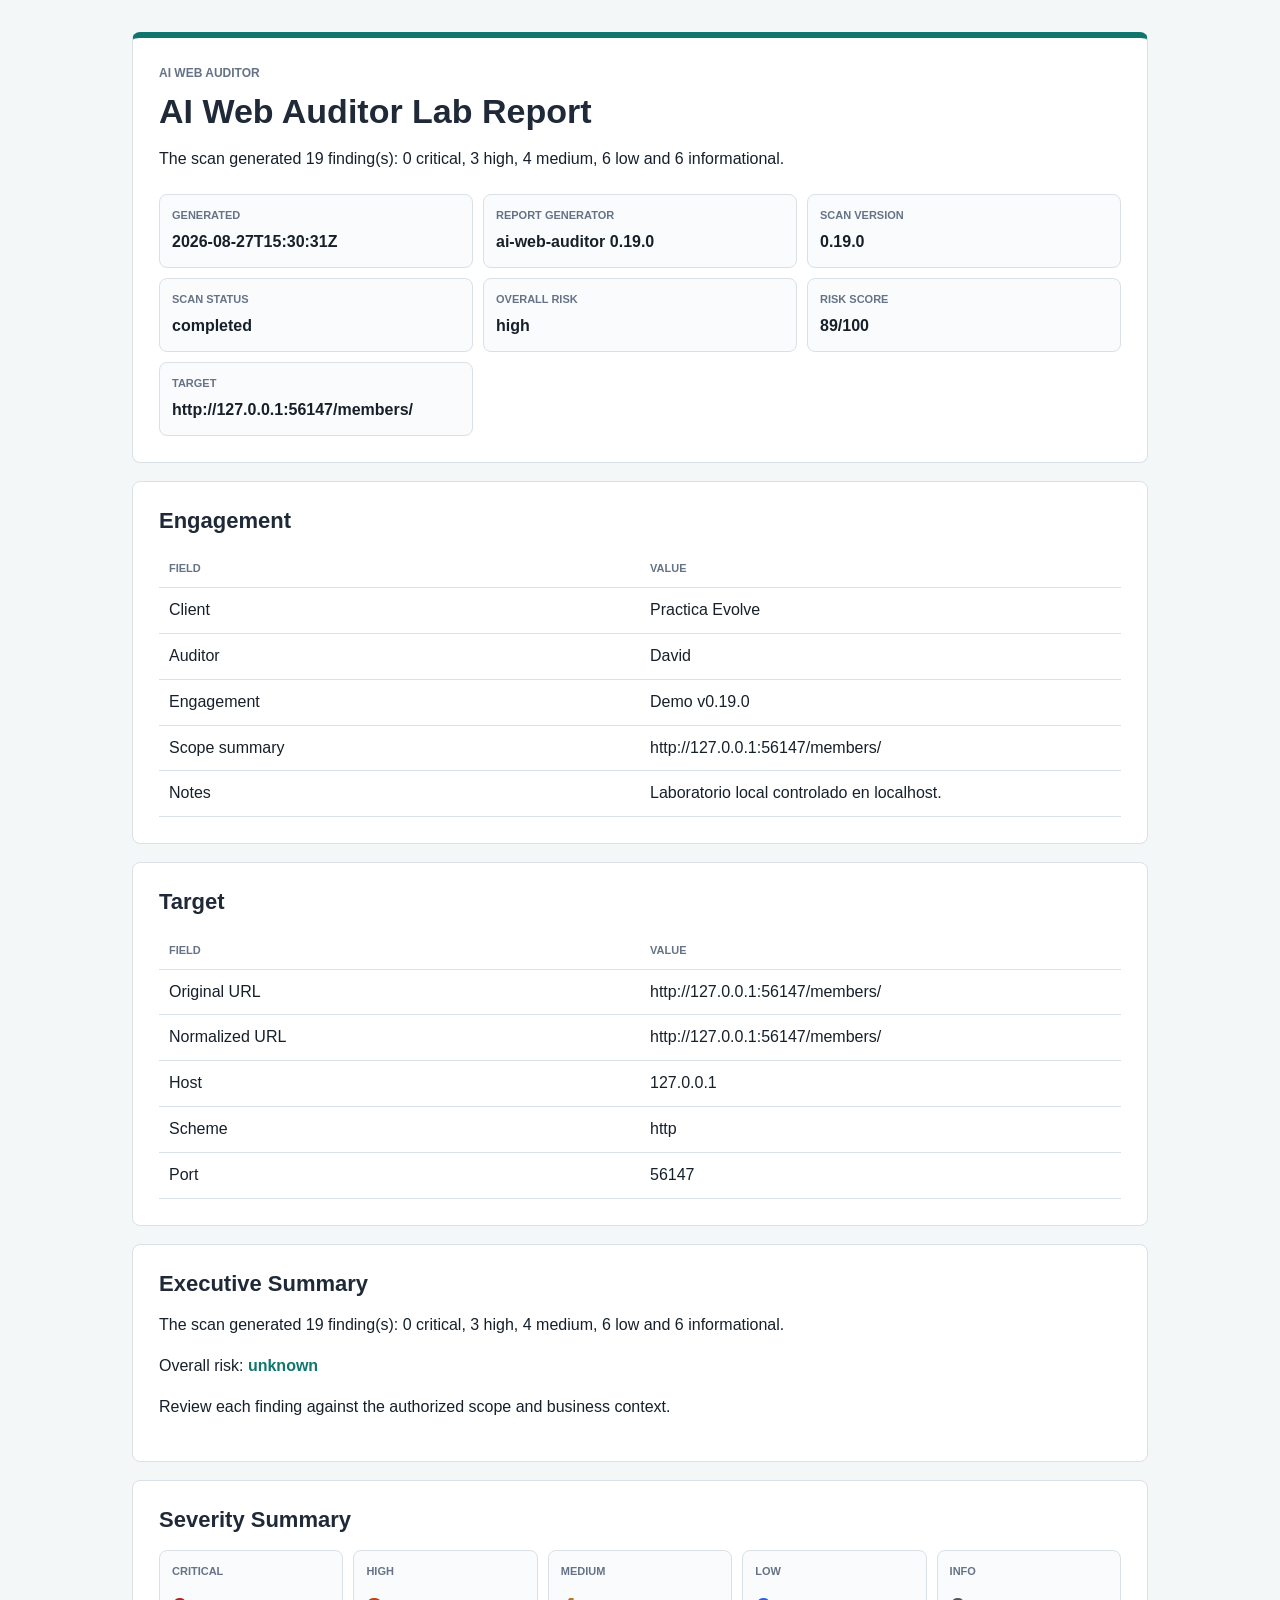
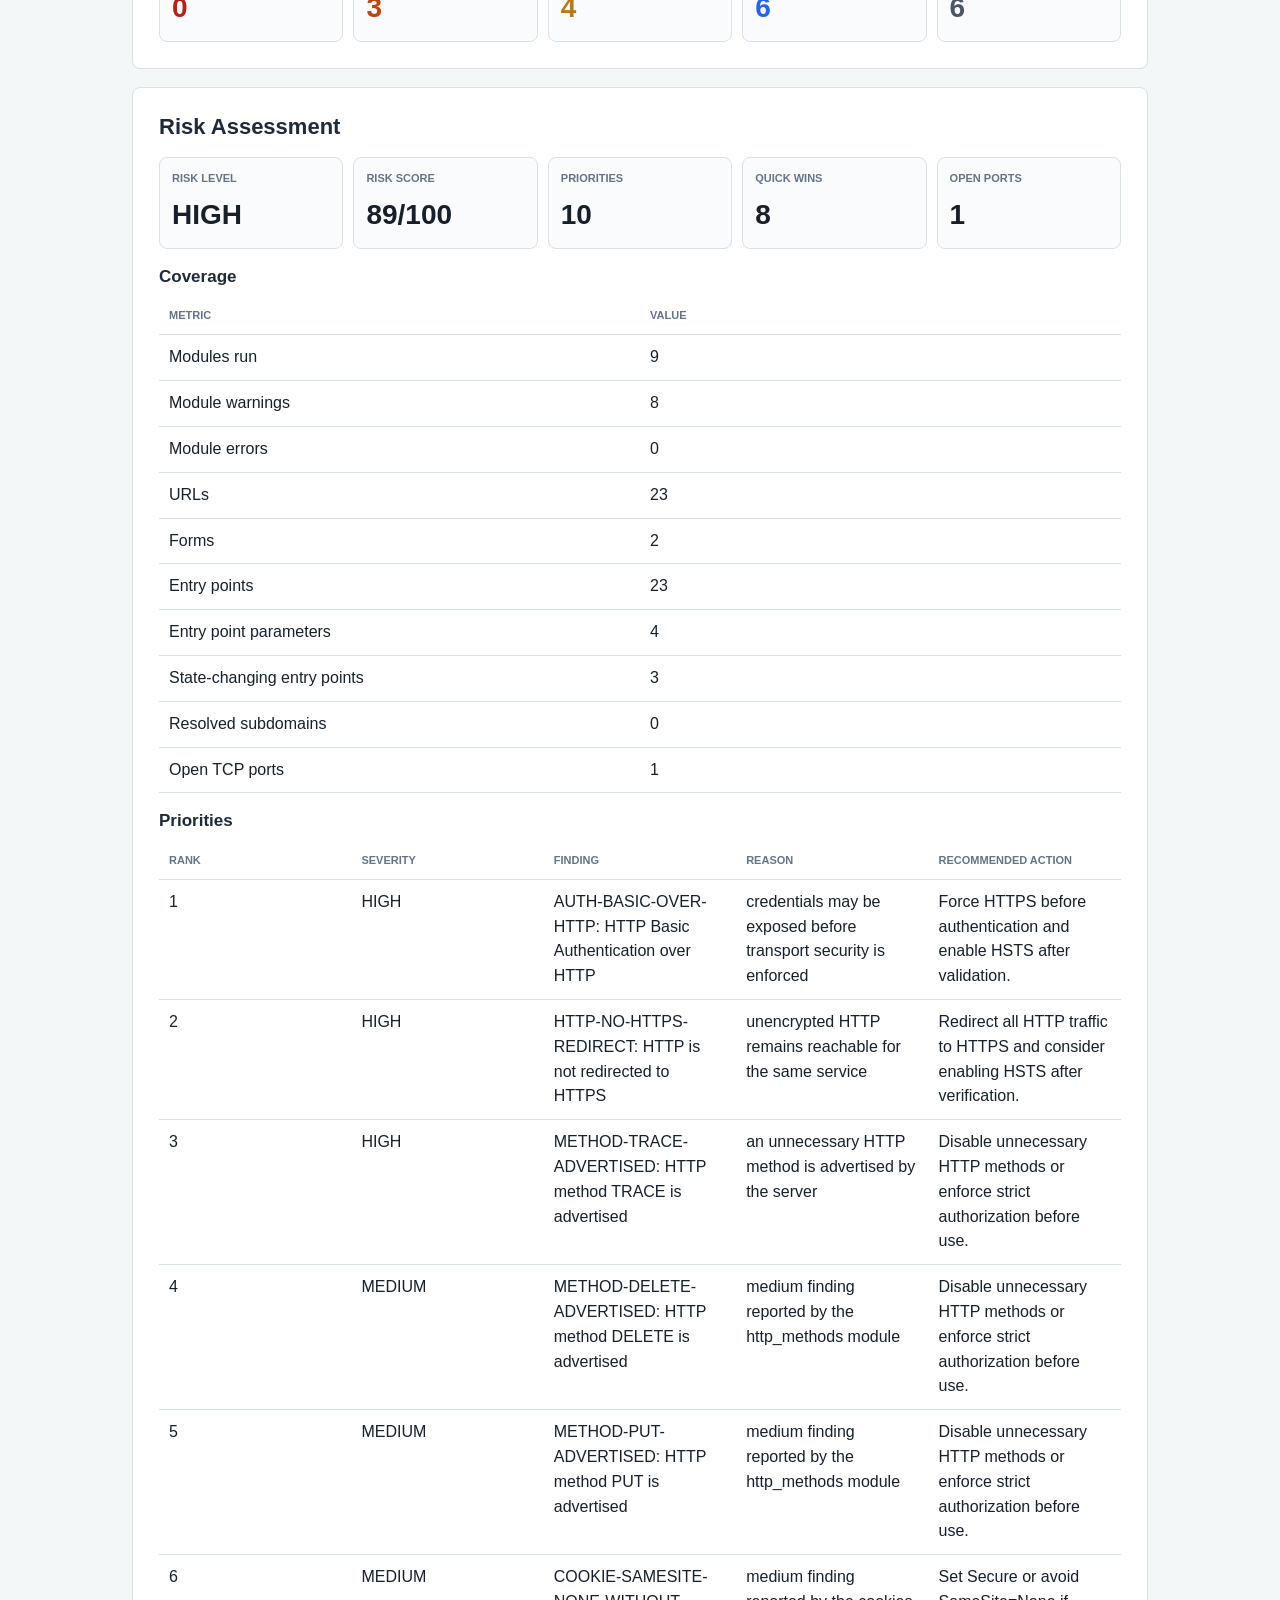
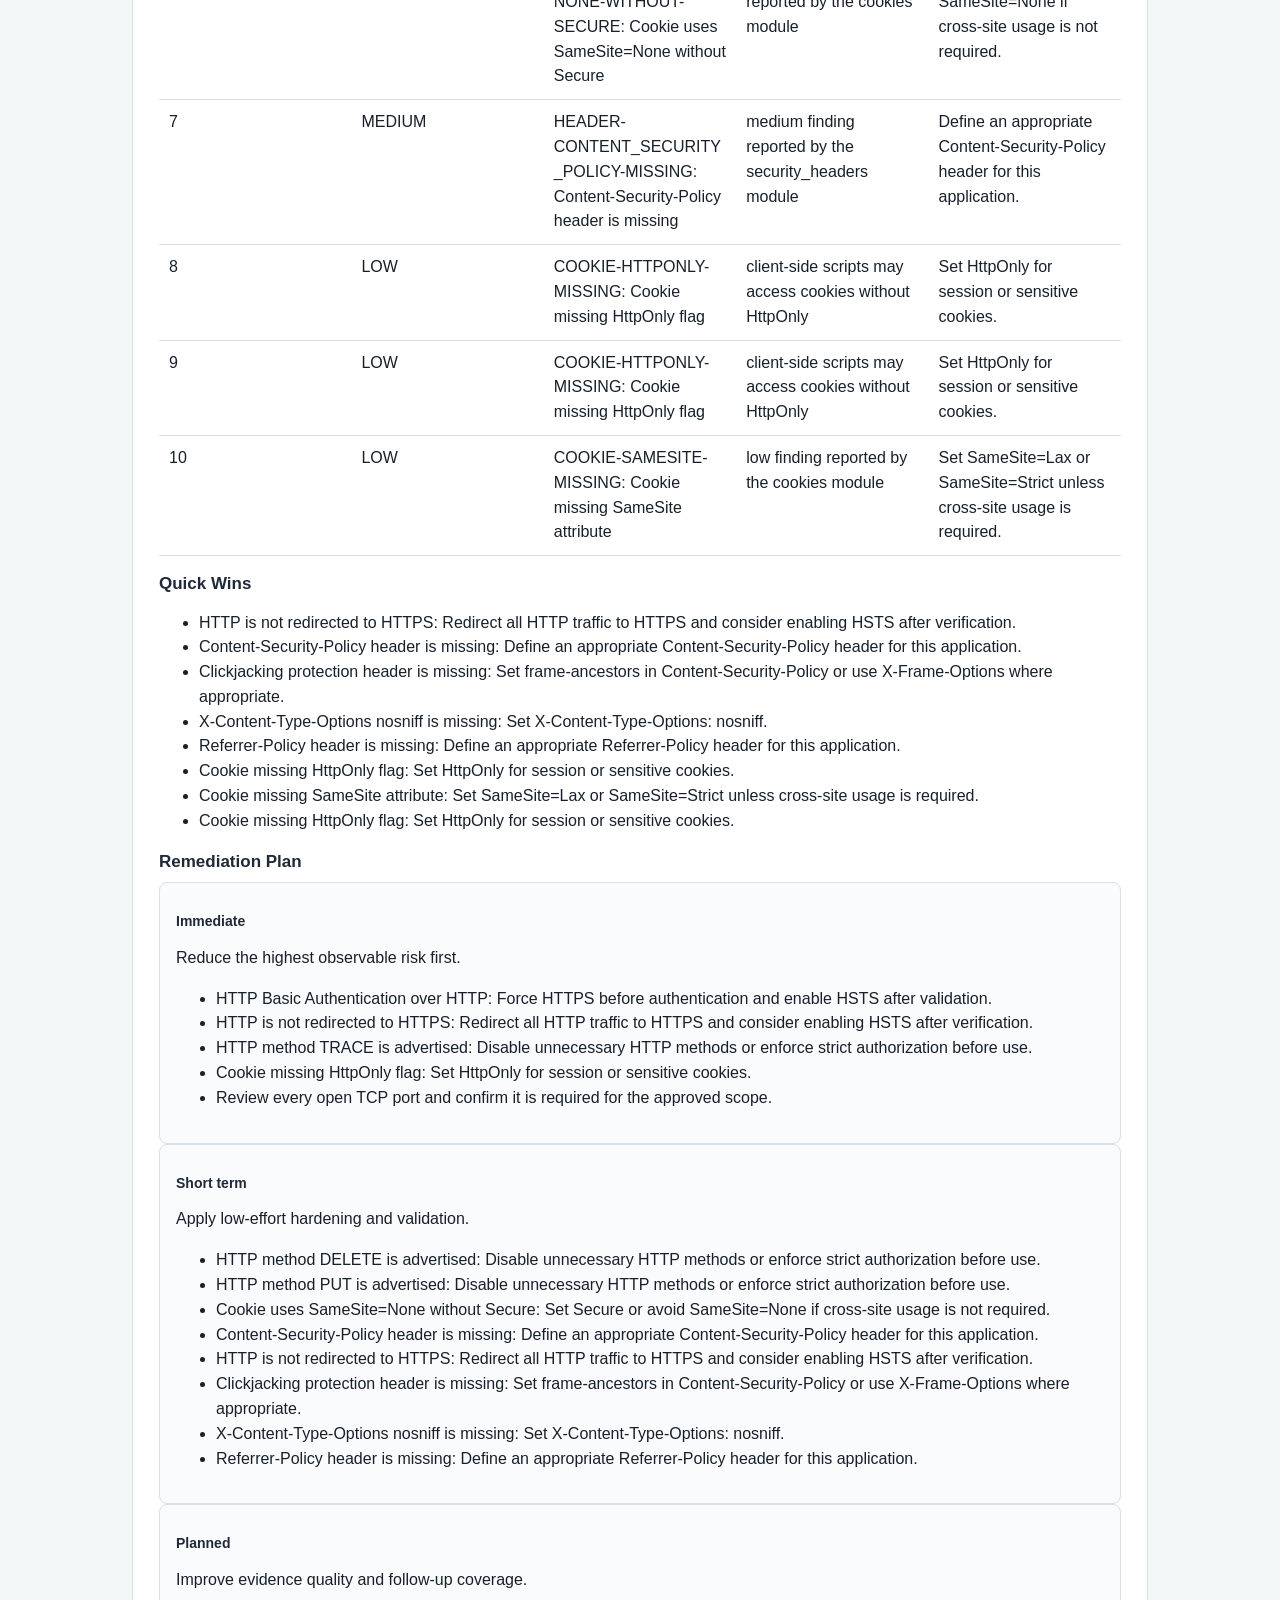
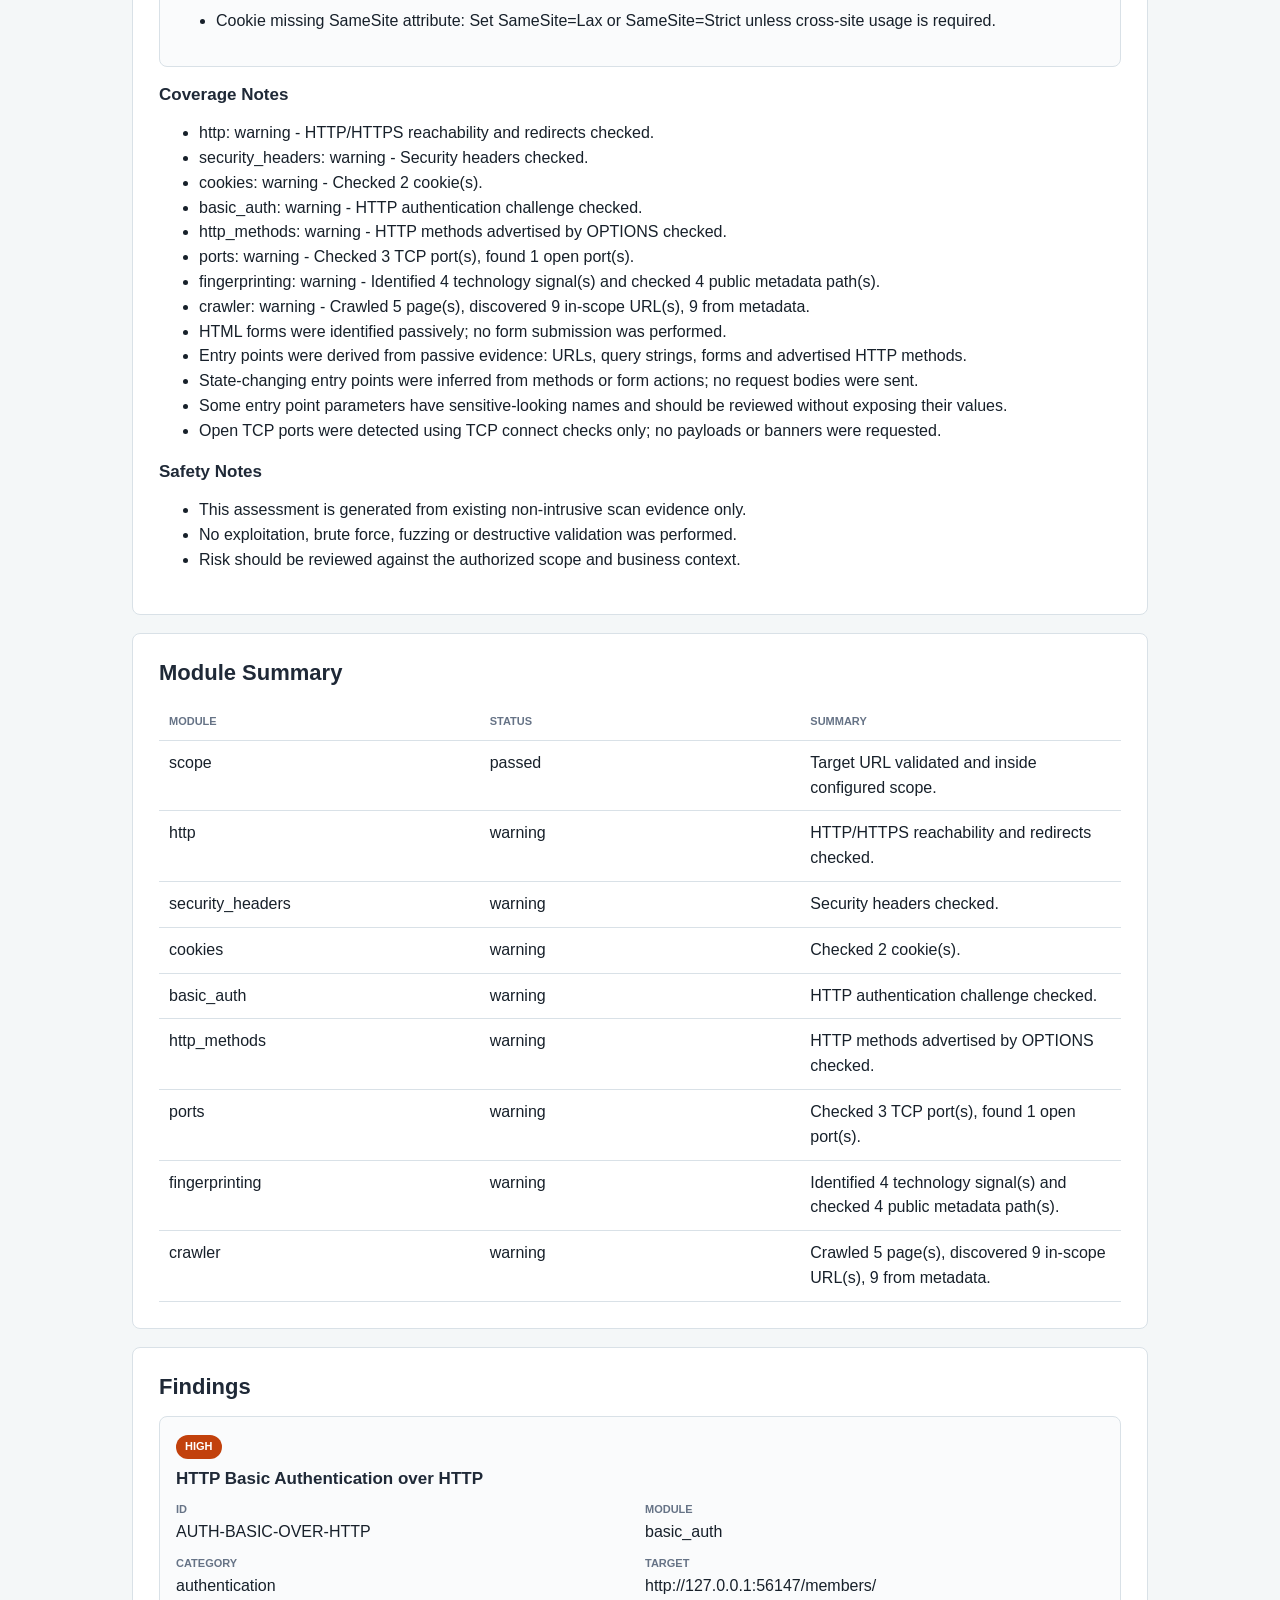
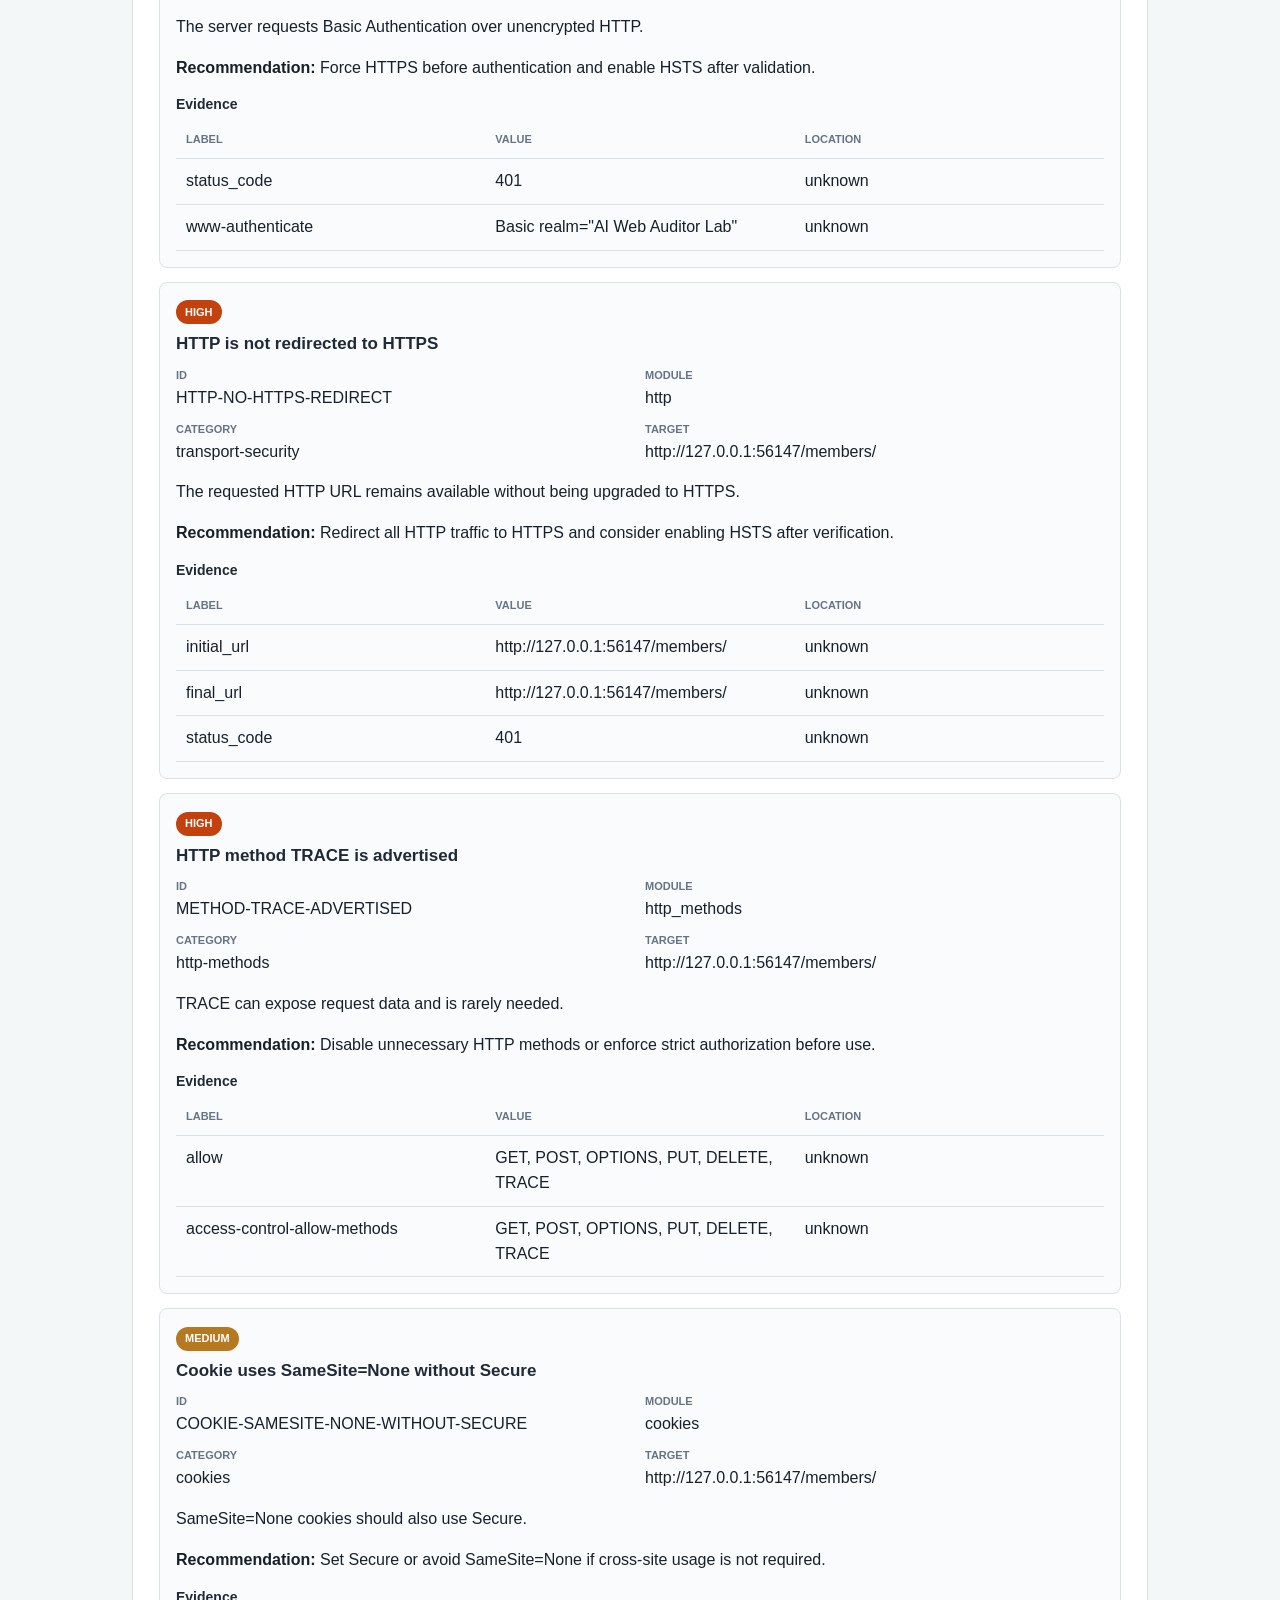
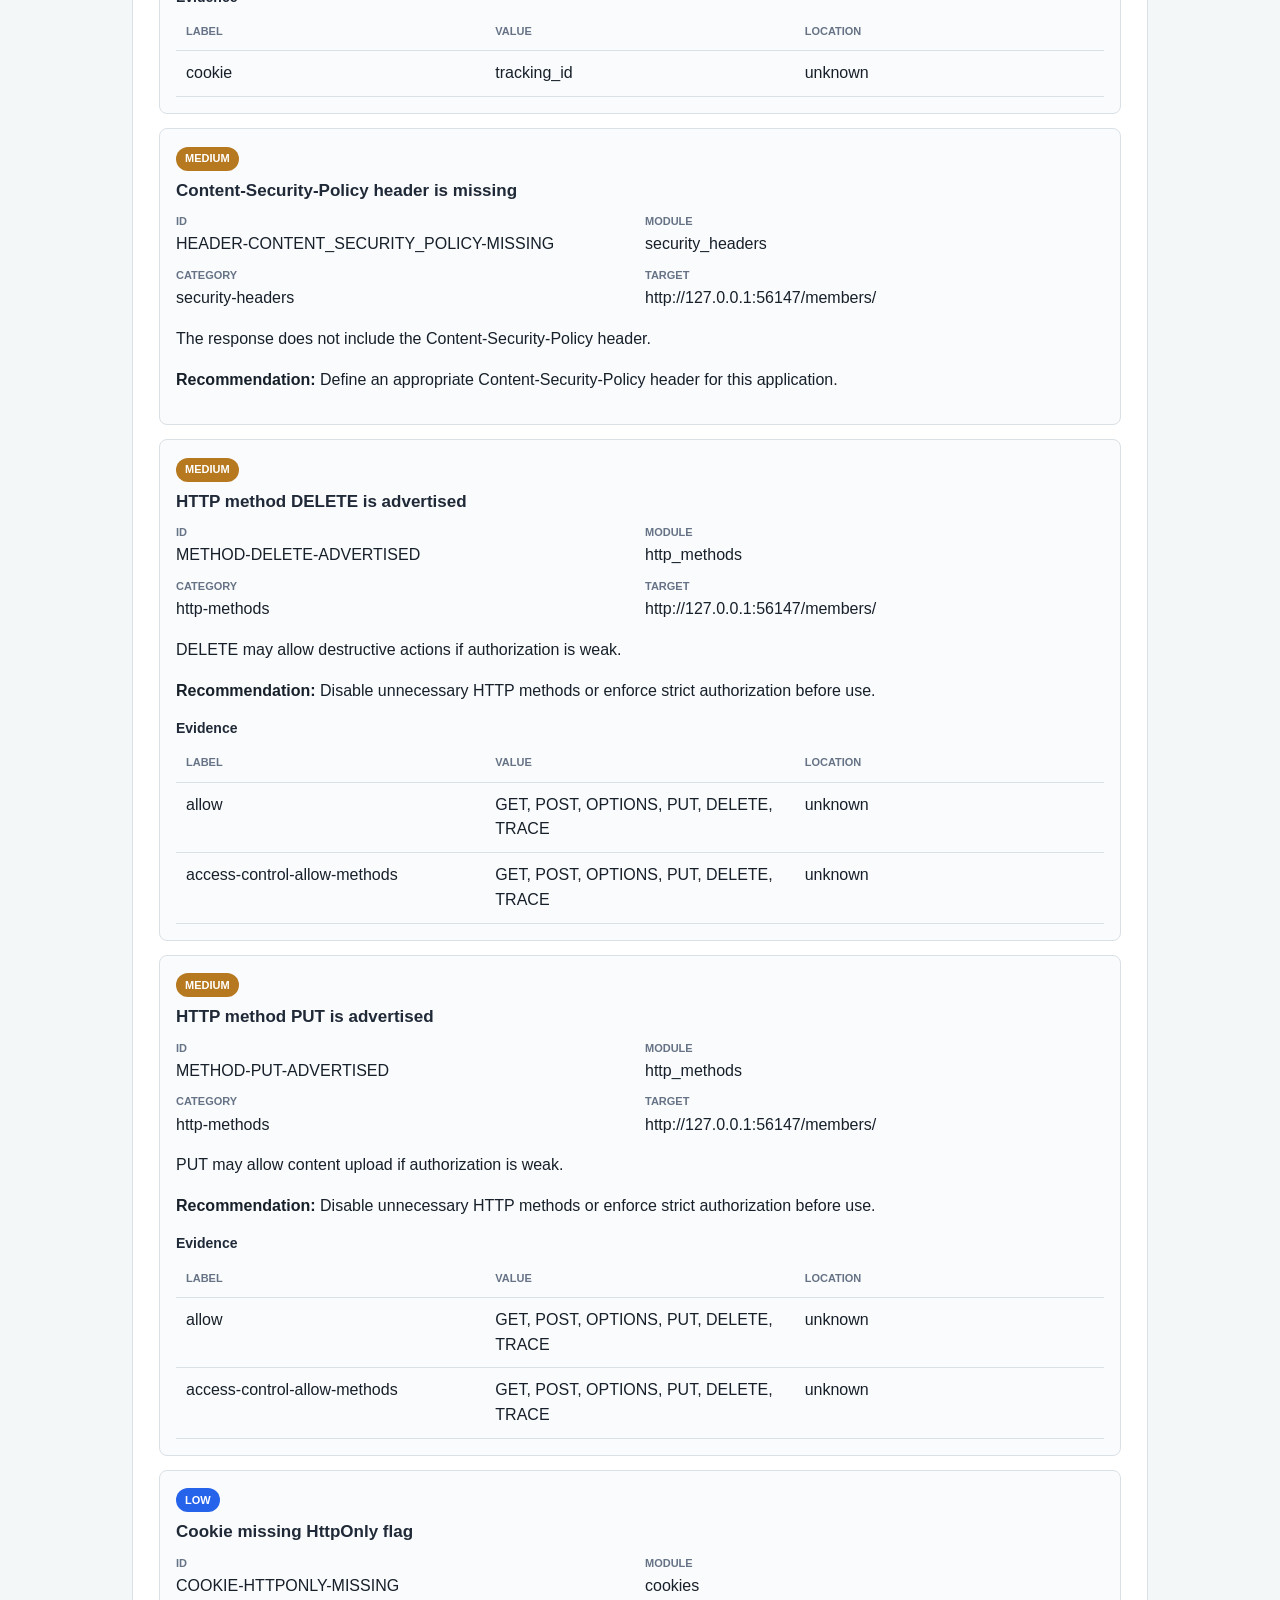
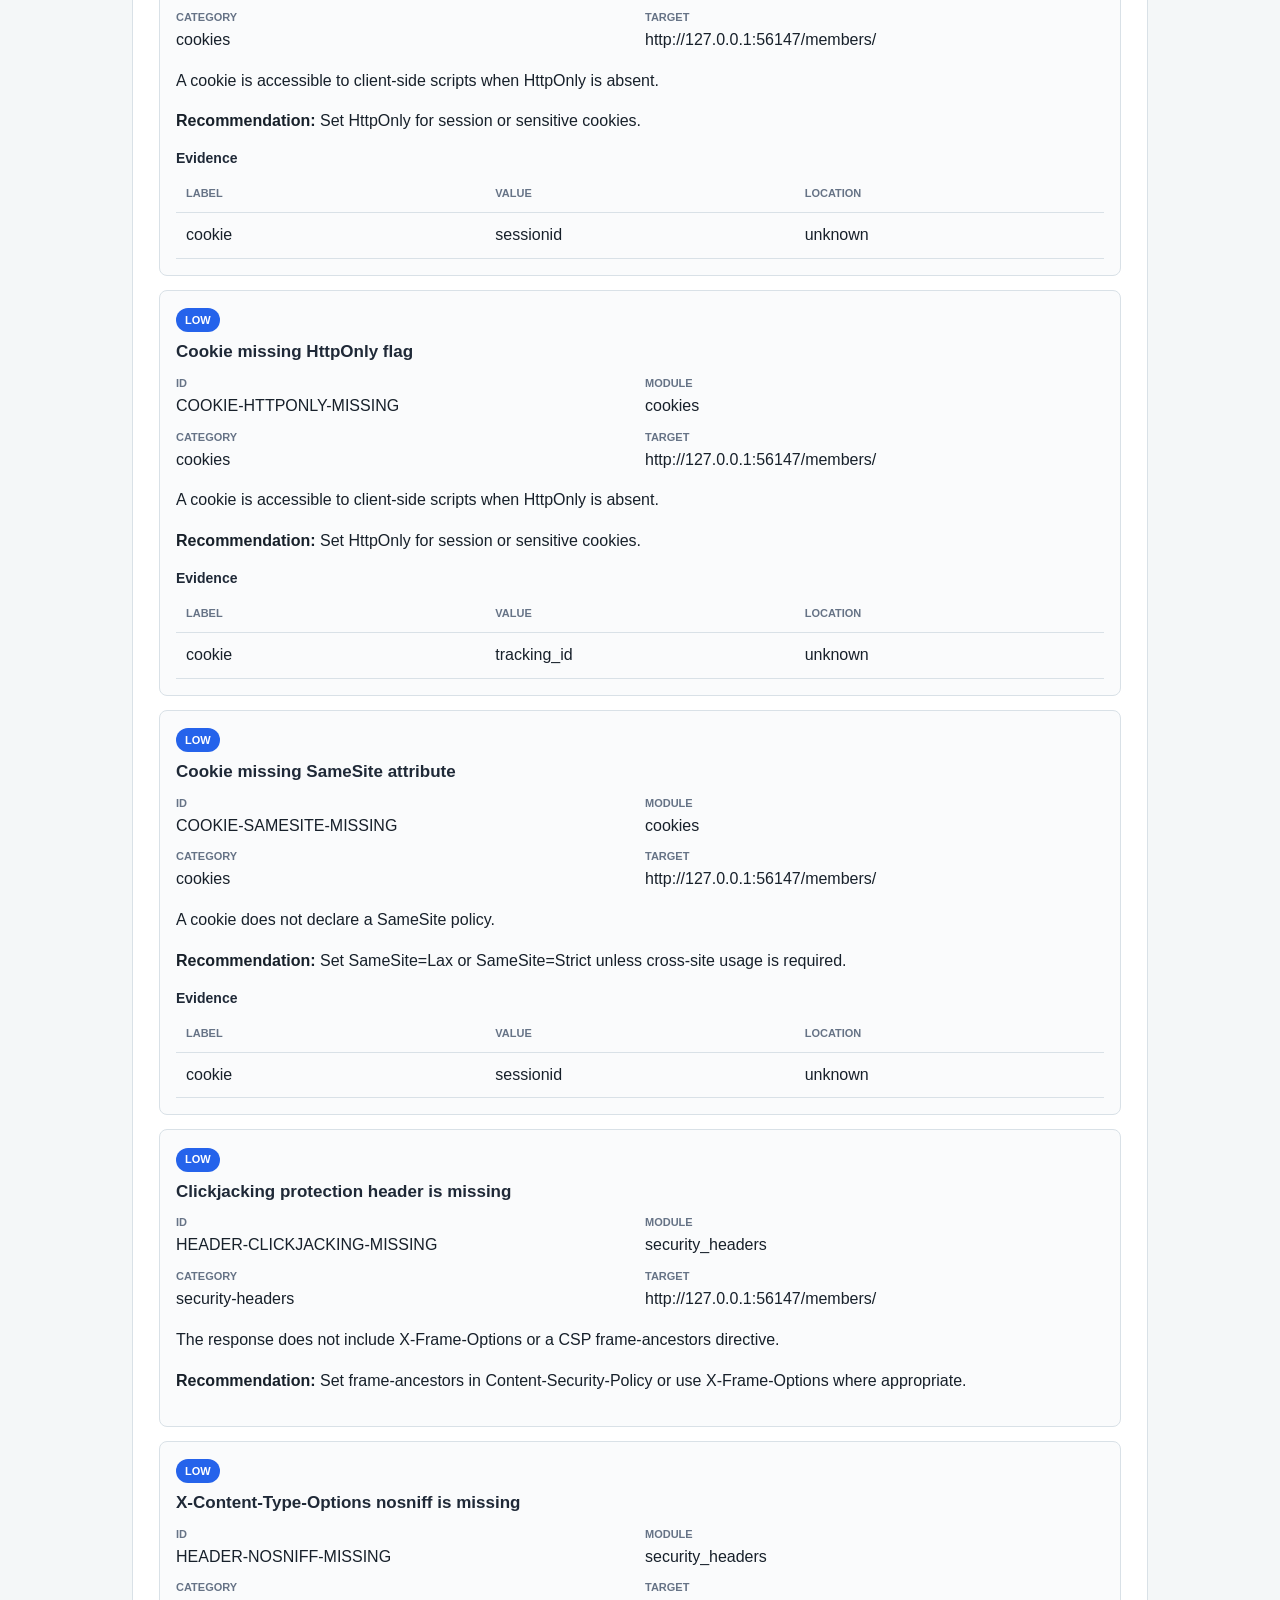
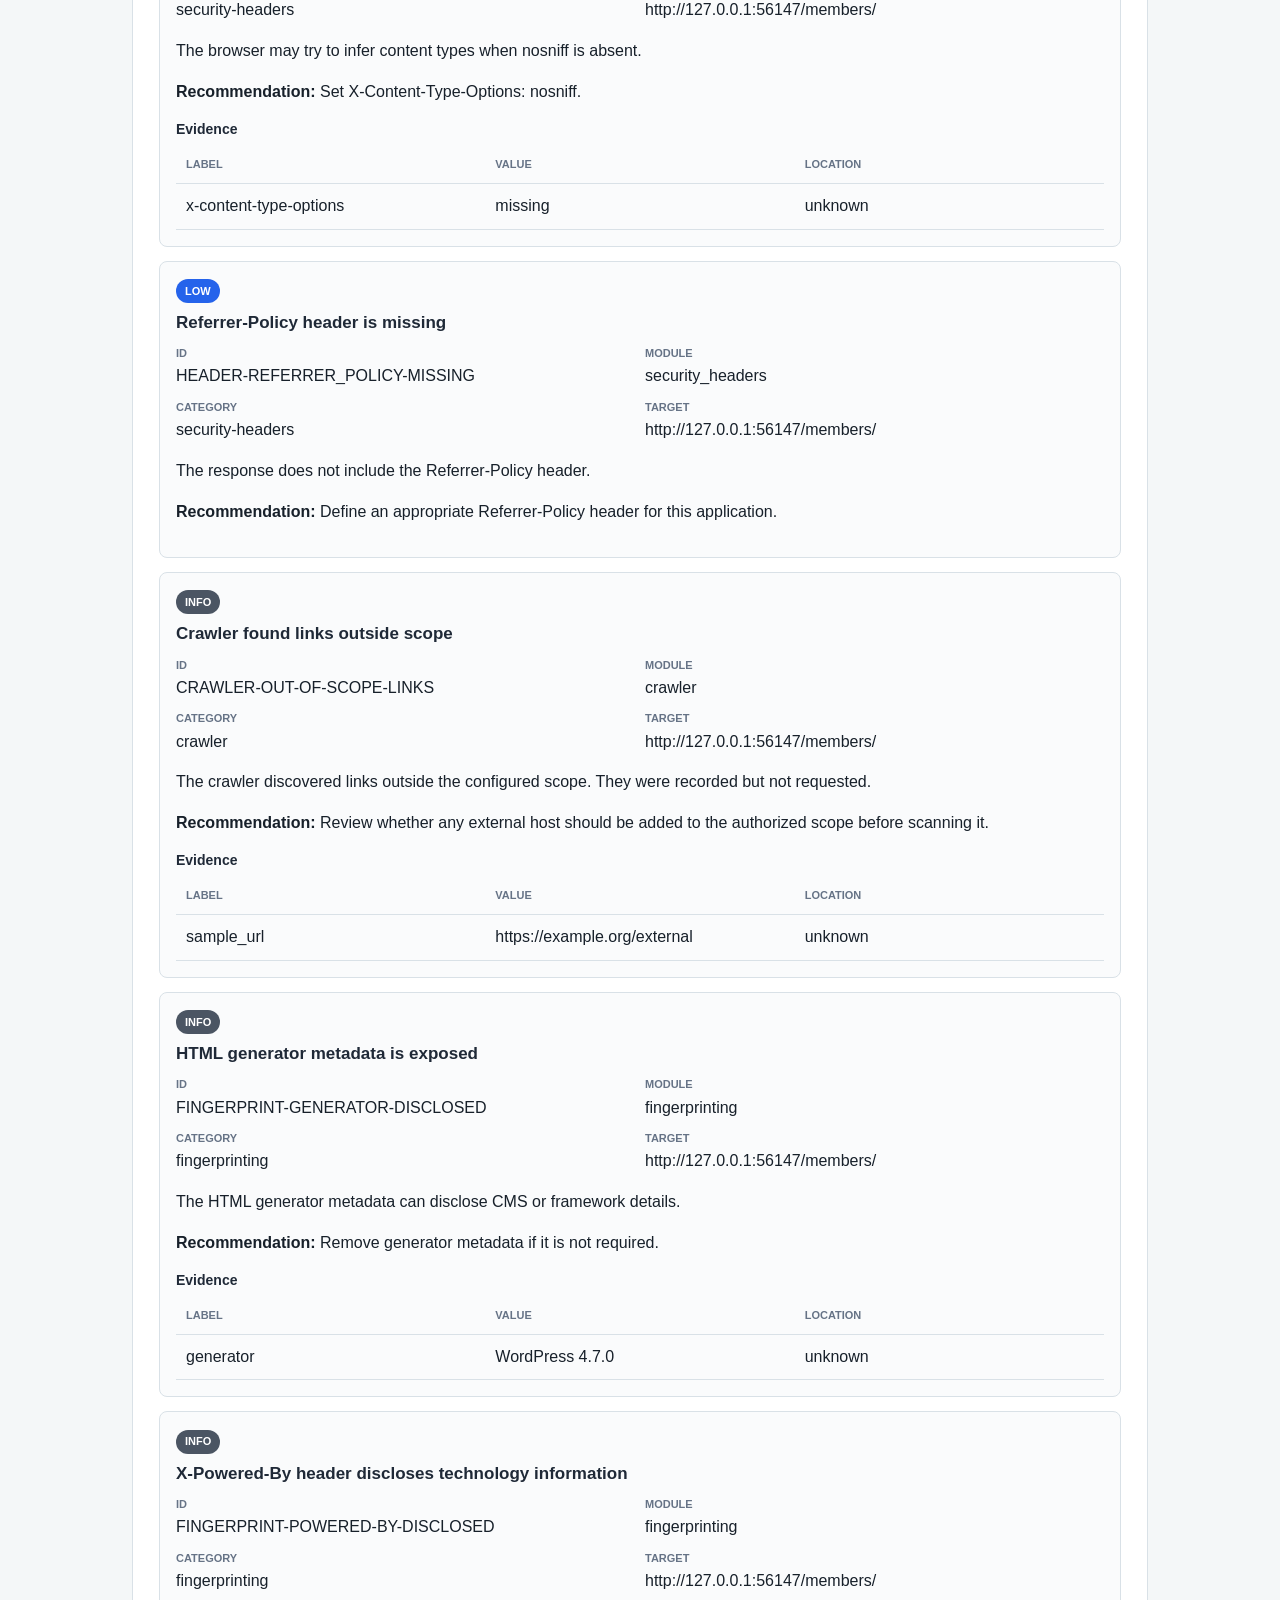
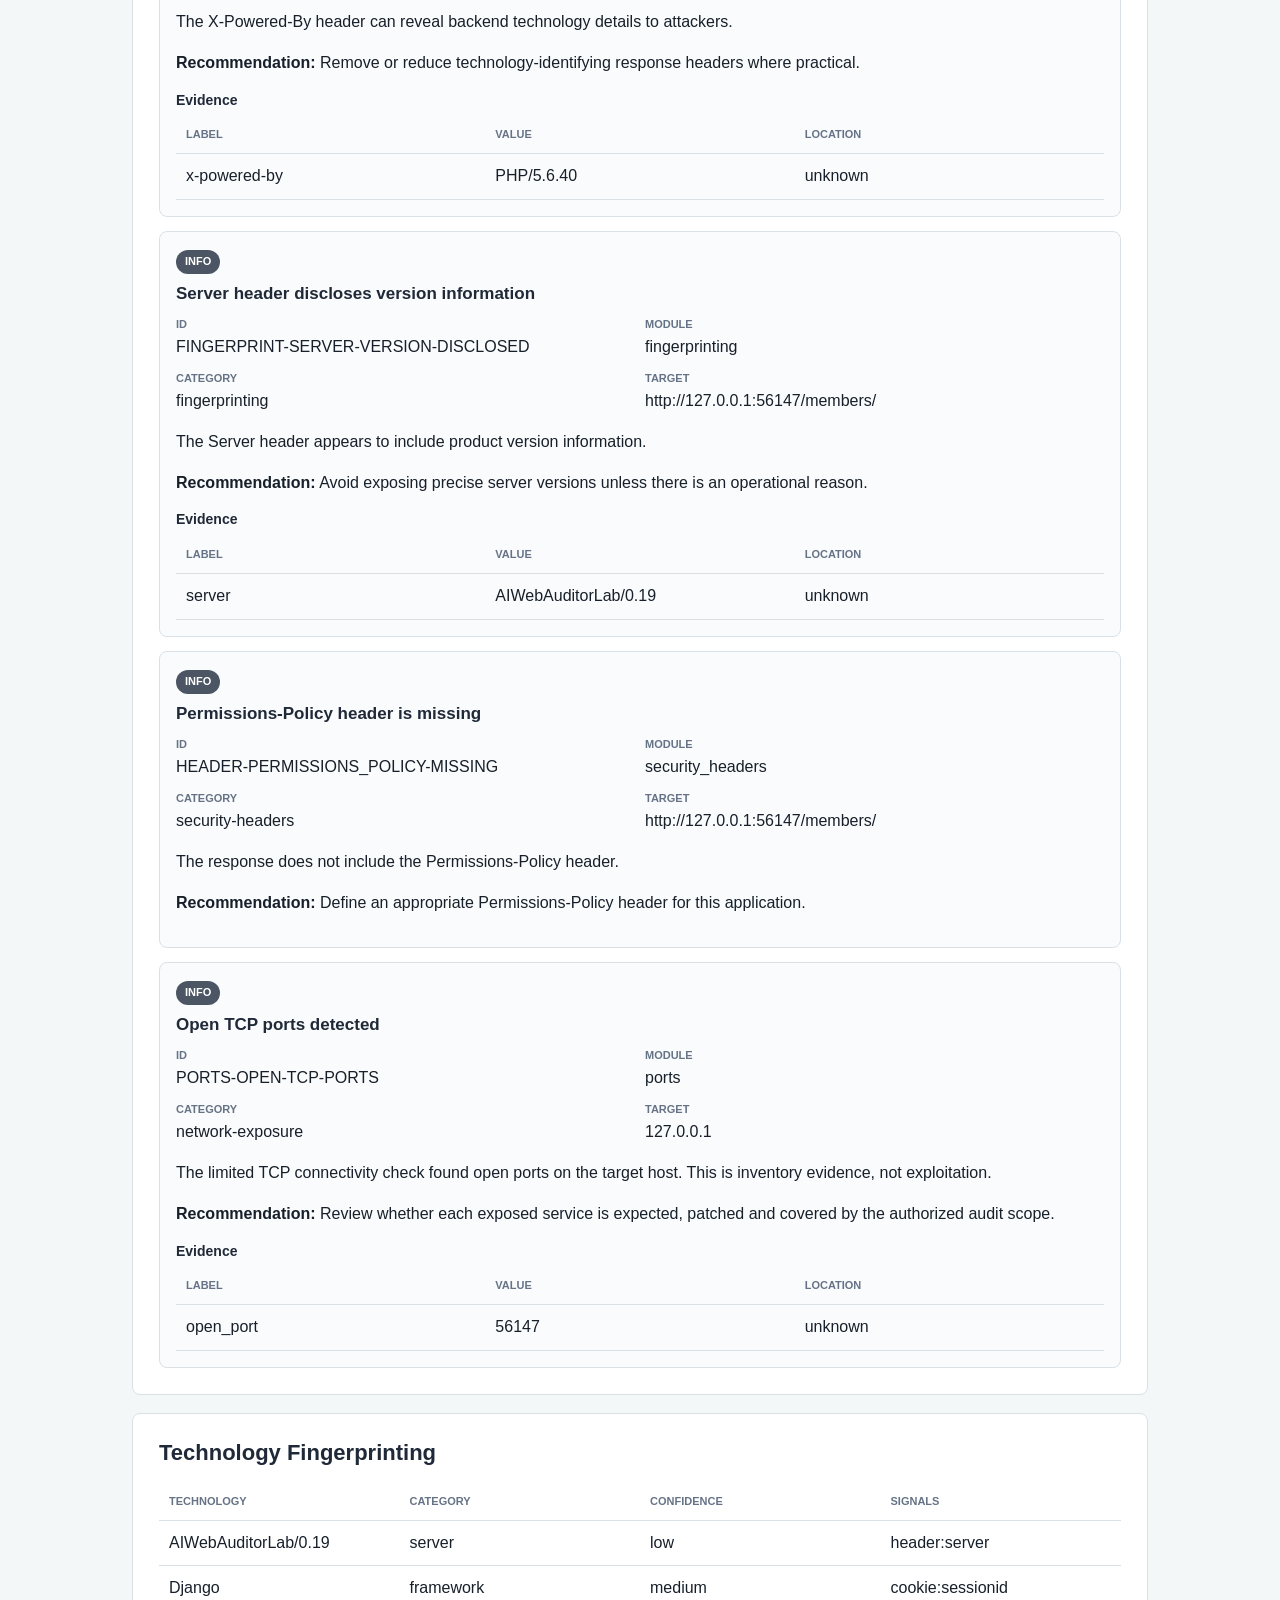
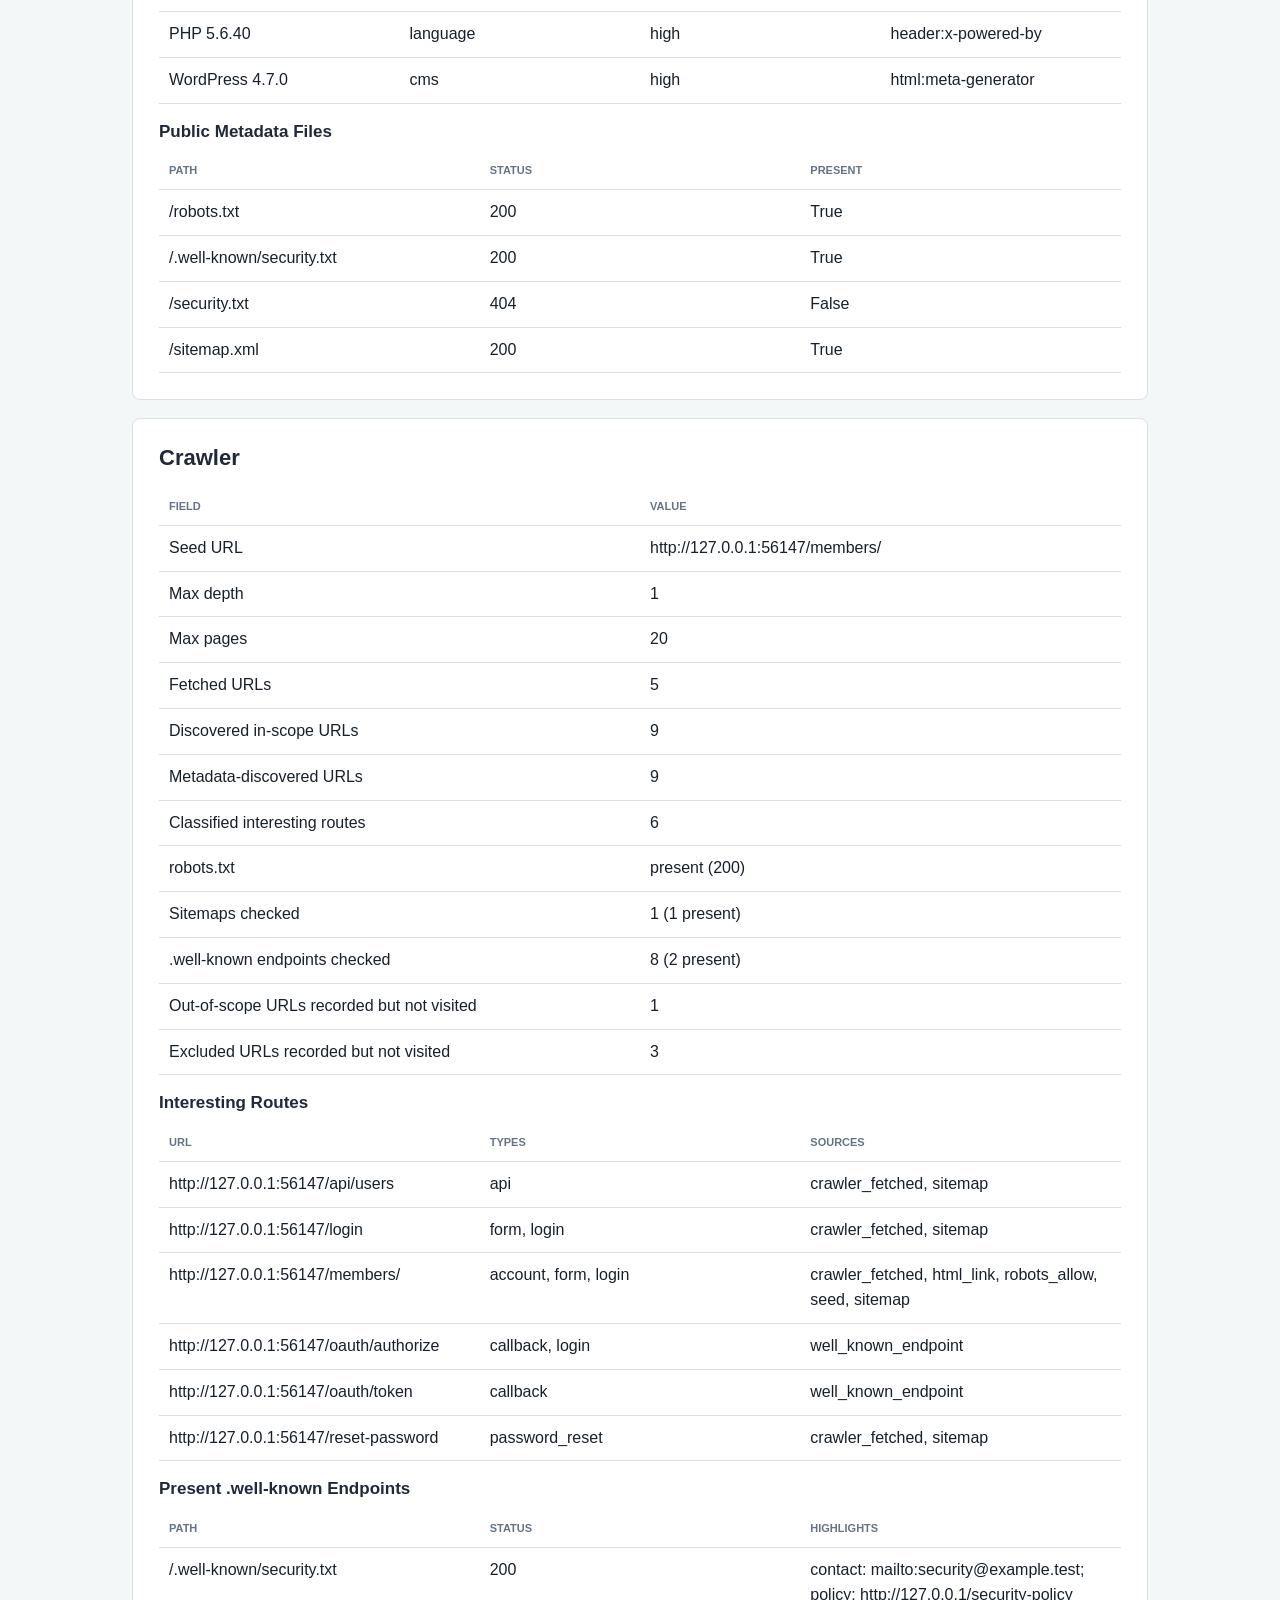
==== commit d48a72a3: "Add passive entry point model" ====
--- a/examples/report-example.html
+++ b/examples/report-example.html
@@ -191,22 +191,22 @@
 <h1>AI Web Auditor Lab Report</h1>
 <p>The scan generated 19 finding(s): 0 critical, 3 high, 4 medium, 6 low and 6 informational.</p>
 <div class="cover-grid">
-<div><span>Generated</span><strong>2026-08-27T04:32:20Z</strong></div>
-<div><span>Report generator</span><strong>ai-web-auditor 0.18.0</strong></div>
-<div><span>Scan version</span><strong>0.18.0</strong></div>
+<div><span>Generated</span><strong>2026-08-27T15:30:31Z</strong></div>
+<div><span>Report generator</span><strong>ai-web-auditor 0.19.0</strong></div>
+<div><span>Scan version</span><strong>0.19.0</strong></div>
 <div><span>Scan status</span><strong>completed</strong></div>
 <div><span>Overall risk</span><strong>high</strong></div>
 <div><span>Risk score</span><strong>89/100</strong></div>
-<div><span>Target</span><strong>http://127.0.0.1:62566/members/</strong></div>
+<div><span>Target</span><strong>http://127.0.0.1:56147/members/</strong></div>
 </div>
 </section>
 <section class="section">
 <h2>Engagement</h2>
-<table><thead><tr><th>Field</th><th>Value</th></tr></thead><tbody><tr><td>Client</td><td>Practica Evolve</td></tr><tr><td>Auditor</td><td>David</td></tr><tr><td>Engagement</td><td>Demo v0.18.0</td></tr><tr><td>Scope summary</td><td>http://127.0.0.1:62566/members/</td></tr><tr><td>Notes</td><td>Laboratorio local controlado en localhost.</td></tr></tbody></table>
+<table><thead><tr><th>Field</th><th>Value</th></tr></thead><tbody><tr><td>Client</td><td>Practica Evolve</td></tr><tr><td>Auditor</td><td>David</td></tr><tr><td>Engagement</td><td>Demo v0.19.0</td></tr><tr><td>Scope summary</td><td>http://127.0.0.1:56147/members/</td></tr><tr><td>Notes</td><td>Laboratorio local controlado en localhost.</td></tr></tbody></table>
 </section>
 <section class="section">
 <h2>Target</h2>
-<table><thead><tr><th>Field</th><th>Value</th></tr></thead><tbody><tr><td>Original URL</td><td>http://127.0.0.1:62566/members/</td></tr><tr><td>Normalized URL</td><td>http://127.0.0.1:62566/members/</td></tr><tr><td>Host</td><td>127.0.0.1</td></tr><tr><td>Scheme</td><td>http</td></tr><tr><td>Port</td><td>62566</td></tr></tbody></table>
+<table><thead><tr><th>Field</th><th>Value</th></tr></thead><tbody><tr><td>Original URL</td><td>http://127.0.0.1:56147/members/</td></tr><tr><td>Normalized URL</td><td>http://127.0.0.1:56147/members/</td></tr><tr><td>Host</td><td>127.0.0.1</td></tr><tr><td>Scheme</td><td>http</td></tr><tr><td>Port</td><td>56147</td></tr></tbody></table>
 </section>
 <section class="section">
 <h2>Executive Summary</h2>
@@ -234,7 +234,7 @@
 <div class="severity-card"><span>Open ports</span><strong>1</strong></div>
 </div>
 <h3>Coverage</h3>
-<table><thead><tr><th>Metric</th><th>Value</th></tr></thead><tbody><tr><td>Modules run</td><td>9</td></tr><tr><td>Module warnings</td><td>8</td></tr><tr><td>Module errors</td><td>0</td></tr><tr><td>URLs</td><td>23</td></tr><tr><td>Forms</td><td>2</td></tr><tr><td>Resolved subdomains</td><td>0</td></tr><tr><td>Open TCP ports</td><td>1</td></tr></tbody></table>
+<table><thead><tr><th>Metric</th><th>Value</th></tr></thead><tbody><tr><td>Modules run</td><td>9</td></tr><tr><td>Module warnings</td><td>8</td></tr><tr><td>Module errors</td><td>0</td></tr><tr><td>URLs</td><td>23</td></tr><tr><td>Forms</td><td>2</td></tr><tr><td>Entry points</td><td>23</td></tr><tr><td>Entry point parameters</td><td>4</td></tr><tr><td>State-changing entry points</td><td>3</td></tr><tr><td>Resolved subdomains</td><td>0</td></tr><tr><td>Open TCP ports</td><td>1</td></tr></tbody></table>
 <h3>Priorities</h3>
 <table><thead><tr><th>Rank</th><th>Severity</th><th>Finding</th><th>Reason</th><th>Recommended action</th></tr></thead><tbody><tr><td>1</td><td>HIGH</td><td>AUTH-BASIC-OVER-HTTP: HTTP Basic Authentication over HTTP</td><td>credentials may be exposed before transport security is enforced</td><td>Force HTTPS before authentication and enable HSTS after validation.</td></tr><tr><td>2</td><td>HIGH</td><td>HTTP-NO-HTTPS-REDIRECT: HTTP is not redirected to HTTPS</td><td>unencrypted HTTP remains reachable for the same service</td><td>Redirect all HTTP traffic to HTTPS and consider enabling HSTS after verification.</td></tr><tr><td>3</td><td>HIGH</td><td>METHOD-TRACE-ADVERTISED: HTTP method TRACE is advertised</td><td>an unnecessary HTTP method is advertised by the server</td><td>Disable unnecessary HTTP methods or enforce strict authorization before use.</td></tr><tr><td>4</td><td>MEDIUM</td><td>METHOD-DELETE-ADVERTISED: HTTP method DELETE is advertised</td><td>medium finding reported by the http_methods module</td><td>Disable unnecessary HTTP methods or enforce strict authorization before use.</td></tr><tr><td>5</td><td>MEDIUM</td><td>METHOD-PUT-ADVERTISED: HTTP method PUT is advertised</td><td>medium finding reported by the http_methods module</td><td>Disable unnecessary HTTP methods or enforce strict authorization before use.</td></tr><tr><td>6</td><td>MEDIUM</td><td>COOKIE-SAMESITE-NONE-WITHOUT-SECURE: Cookie uses SameSite=None without Secure</td><td>medium finding reported by the cookies module</td><td>Set Secure or avoid SameSite=None if cross-site usage is not required.</td></tr><tr><td>7</td><td>MEDIUM</td><td>HEADER-CONTENT_SECURITY_POLICY-MISSING: Content-Security-Policy header is missing</td><td>medium finding reported by the security_headers module</td><td>Define an appropriate Content-Security-Policy header for this application.</td></tr><tr><td>8</td><td>LOW</td><td>COOKIE-HTTPONLY-MISSING: Cookie missing HttpOnly flag</td><td>client-side scripts may access cookies without HttpOnly</td><td>Set HttpOnly for session or sensitive cookies.</td></tr><tr><td>9</td><td>LOW</td><td>COOKIE-HTTPONLY-MISSING: Cookie missing HttpOnly flag</td><td>client-side scripts may access cookies without HttpOnly</td><td>Set HttpOnly for session or sensitive cookies.</td></tr><tr><td>10</td><td>LOW</td><td>COOKIE-SAMESITE-MISSING: Cookie missing SameSite attribute</td><td>low finding reported by the cookies module</td><td>Set SameSite=Lax or SameSite=Strict unless cross-site usage is required.</td></tr></tbody></table>
 <h3>Quick Wins</h3>
@@ -256,7 +256,7 @@
 <ul><li>Cookie missing SameSite attribute: Set SameSite=Lax or SameSite=Strict unless cross-site usage is required.</li></ul>
 </article>
 <h3>Coverage Notes</h3>
-<ul><li>http: warning - HTTP/HTTPS reachability and redirects checked.</li><li>security_headers: warning - Security headers checked.</li><li>cookies: warning - Checked 2 cookie(s).</li><li>basic_auth: warning - HTTP authentication challenge checked.</li><li>http_methods: warning - HTTP methods advertised by OPTIONS checked.</li><li>ports: warning - Checked 3 TCP port(s), found 1 open port(s).</li><li>fingerprinting: warning - Identified 4 technology signal(s) and checked 4 public metadata path(s).</li><li>crawler: warning - Crawled 5 page(s), discovered 9 in-scope URL(s), 9 from metadata.</li><li>HTML forms were identified passively; no form submission was performed.</li><li>Open TCP ports were detected using TCP connect checks only; no payloads or banners were requested.</li></ul>
+<ul><li>http: warning - HTTP/HTTPS reachability and redirects checked.</li><li>security_headers: warning - Security headers checked.</li><li>cookies: warning - Checked 2 cookie(s).</li><li>basic_auth: warning - HTTP authentication challenge checked.</li><li>http_methods: warning - HTTP methods advertised by OPTIONS checked.</li><li>ports: warning - Checked 3 TCP port(s), found 1 open port(s).</li><li>fingerprinting: warning - Identified 4 technology signal(s) and checked 4 public metadata path(s).</li><li>crawler: warning - Crawled 5 page(s), discovered 9 in-scope URL(s), 9 from metadata.</li><li>HTML forms were identified passively; no form submission was performed.</li><li>Entry points were derived from passive evidence: URLs, query strings, forms and advertised HTTP methods.</li><li>State-changing entry points were inferred from methods or form actions; no request bodies were sent.</li><li>Some entry point parameters have sensitive-looking names and should be reviewed without exposing their values.</li><li>Open TCP ports were detected using TCP connect checks only; no payloads or banners were requested.</li></ul>
 <h3>Safety Notes</h3>
 <ul><li>This assessment is generated from existing non-intrusive scan evidence only.</li><li>No exploitation, brute force, fuzzing or destructive validation was performed.</li><li>Risk should be reviewed against the authorized scope and business context.</li></ul>
 </section>
@@ -274,7 +274,7 @@
 <div><dt>ID</dt><dd>AUTH-BASIC-OVER-HTTP</dd></div>
 <div><dt>Module</dt><dd>basic_auth</dd></div>
 <div><dt>Category</dt><dd>authentication</dd></div>
-<div><dt>Target</dt><dd>http://127.0.0.1:62566/members/</dd></div>
+<div><dt>Target</dt><dd>http://127.0.0.1:56147/members/</dd></div>
 </dl>
 <p>The server requests Basic Authentication over unencrypted HTTP.</p>
 <p><strong>Recommendation:</strong> Force HTTPS before authentication and enable HSTS after validation.</p>
@@ -288,12 +288,12 @@
 <div><dt>ID</dt><dd>HTTP-NO-HTTPS-REDIRECT</dd></div>
 <div><dt>Module</dt><dd>http</dd></div>
 <div><dt>Category</dt><dd>transport-security</dd></div>
-<div><dt>Target</dt><dd>http://127.0.0.1:62566/members/</dd></div>
+<div><dt>Target</dt><dd>http://127.0.0.1:56147/members/</dd></div>
 </dl>
 <p>The requested HTTP URL remains available without being upgraded to HTTPS.</p>
 <p><strong>Recommendation:</strong> Redirect all HTTP traffic to HTTPS and consider enabling HSTS after verification.</p>
 <h4>Evidence</h4>
-<table><thead><tr><th>Label</th><th>Value</th><th>Location</th></tr></thead><tbody><tr><td>initial_url</td><td>http://127.0.0.1:62566/members/</td><td>unknown</td></tr><tr><td>final_url</td><td>http://127.0.0.1:62566/members/</td><td>unknown</td></tr><tr><td>status_code</td><td>401</td><td>unknown</td></tr></tbody></table>
+<table><thead><tr><th>Label</th><th>Value</th><th>Location</th></tr></thead><tbody><tr><td>initial_url</td><td>http://127.0.0.1:56147/members/</td><td>unknown</td></tr><tr><td>final_url</td><td>http://127.0.0.1:56147/members/</td><td>unknown</td></tr><tr><td>status_code</td><td>401</td><td>unknown</td></tr></tbody></table>
 </article>
 <article class="finding-card">
 <span class="badge high">HIGH</span>
@@ -302,7 +302,7 @@
 <div><dt>ID</dt><dd>METHOD-TRACE-ADVERTISED</dd></div>
 <div><dt>Module</dt><dd>http_methods</dd></div>
 <div><dt>Category</dt><dd>http-methods</dd></div>
-<div><dt>Target</dt><dd>http://127.0.0.1:62566/members/</dd></div>
+<div><dt>Target</dt><dd>http://127.0.0.1:56147/members/</dd></div>
 </dl>
 <p>TRACE can expose request data and is rarely needed.</p>
 <p><strong>Recommendation:</strong> Disable unnecessary HTTP methods or enforce strict authorization before use.</p>
@@ -316,7 +316,7 @@
 <div><dt>ID</dt><dd>COOKIE-SAMESITE-NONE-WITHOUT-SECURE</dd></div>
 <div><dt>Module</dt><dd>cookies</dd></div>
 <div><dt>Category</dt><dd>cookies</dd></div>
-<div><dt>Target</dt><dd>http://127.0.0.1:62566/members/</dd></div>
+<div><dt>Target</dt><dd>http://127.0.0.1:56147/members/</dd></div>
 </dl>
 <p>SameSite=None cookies should also use Secure.</p>
 <p><strong>Recommendation:</strong> Set Secure or avoid SameSite=None if cross-site usage is not required.</p>
@@ -330,7 +330,7 @@
 <div><dt>ID</dt><dd>HEADER-CONTENT_SECURITY_POLICY-MISSING</dd></div>
 <div><dt>Module</dt><dd>security_headers</dd></div>
 <div><dt>Category</dt><dd>security-headers</dd></div>
-<div><dt>Target</dt><dd>http://127.0.0.1:62566/members/</dd></div>
+<div><dt>Target</dt><dd>http://127.0.0.1:56147/members/</dd></div>
 </dl>
 <p>The response does not include the Content-Security-Policy header.</p>
 <p><strong>Recommendation:</strong> Define an appropriate Content-Security-Policy header for this application.</p>
@@ -343,7 +343,7 @@
 <div><dt>ID</dt><dd>METHOD-DELETE-ADVERTISED</dd></div>
 <div><dt>Module</dt><dd>http_methods</dd></div>
 <div><dt>Category</dt><dd>http-methods</dd></div>
-<div><dt>Target</dt><dd>http://127.0.0.1:62566/members/</dd></div>
+<div><dt>Target</dt><dd>http://127.0.0.1:56147/members/</dd></div>
 </dl>
 <p>DELETE may allow destructive actions if authorization is weak.</p>
 <p><strong>Recommendation:</strong> Disable unnecessary HTTP methods or enforce strict authorization before use.</p>
@@ -357,7 +357,7 @@
 <div><dt>ID</dt><dd>METHOD-PUT-ADVERTISED</dd></div>
 <div><dt>Module</dt><dd>http_methods</dd></div>
 <div><dt>Category</dt><dd>http-methods</dd></div>
-<div><dt>Target</dt><dd>http://127.0.0.1:62566/members/</dd></div>
+<div><dt>Target</dt><dd>http://127.0.0.1:56147/members/</dd></div>
 </dl>
 <p>PUT may allow content upload if authorization is weak.</p>
 <p><strong>Recommendation:</strong> Disable unnecessary HTTP methods or enforce strict authorization before use.</p>
@@ -371,7 +371,7 @@
 <div><dt>ID</dt><dd>COOKIE-HTTPONLY-MISSING</dd></div>
 <div><dt>Module</dt><dd>cookies</dd></div>
 <div><dt>Category</dt><dd>cookies</dd></div>
-<div><dt>Target</dt><dd>http://127.0.0.1:62566/members/</dd></div>
+<div><dt>Target</dt><dd>http://127.0.0.1:56147/members/</dd></div>
 </dl>
 <p>A cookie is accessible to client-side scripts when HttpOnly is absent.</p>
 <p><strong>Recommendation:</strong> Set HttpOnly for session or sensitive cookies.</p>
@@ -385,7 +385,7 @@
 <div><dt>ID</dt><dd>COOKIE-HTTPONLY-MISSING</dd></div>
 <div><dt>Module</dt><dd>cookies</dd></div>
 <div><dt>Category</dt><dd>cookies</dd></div>
-<div><dt>Target</dt><dd>http://127.0.0.1:62566/members/</dd></div>
+<div><dt>Target</dt><dd>http://127.0.0.1:56147/members/</dd></div>
 </dl>
 <p>A cookie is accessible to client-side scripts when HttpOnly is absent.</p>
 <p><strong>Recommendation:</strong> Set HttpOnly for session or sensitive cookies.</p>
@@ -399,7 +399,7 @@
 <div><dt>ID</dt><dd>COOKIE-SAMESITE-MISSING</dd></div>
 <div><dt>Module</dt><dd>cookies</dd></div>
 <div><dt>Category</dt><dd>cookies</dd></div>
-<div><dt>Target</dt><dd>http://127.0.0.1:62566/members/</dd></div>
+<div><dt>Target</dt><dd>http://127.0.0.1:56147/members/</dd></div>
 </dl>
 <p>A cookie does not declare a SameSite policy.</p>
 <p><strong>Recommendation:</strong> Set SameSite=Lax or SameSite=Strict unless cross-site usage is required.</p>
@@ -413,7 +413,7 @@
 <div><dt>ID</dt><dd>HEADER-CLICKJACKING-MISSING</dd></div>
 <div><dt>Module</dt><dd>security_headers</dd></div>
 <div><dt>Category</dt><dd>security-headers</dd></div>
-<div><dt>Target</dt><dd>http://127.0.0.1:62566/members/</dd></div>
+<div><dt>Target</dt><dd>http://127.0.0.1:56147/members/</dd></div>
 </dl>
 <p>The response does not include X-Frame-Options or a CSP frame-ancestors directive.</p>
 <p><strong>Recommendation:</strong> Set frame-ancestors in Content-Security-Policy or use X-Frame-Options where appropriate.</p>
@@ -426,7 +426,7 @@
 <div><dt>ID</dt><dd>HEADER-NOSNIFF-MISSING</dd></div>
 <div><dt>Module</dt><dd>security_headers</dd></div>
 <div><dt>Category</dt><dd>security-headers</dd></div>
-<div><dt>Target</dt><dd>http://127.0.0.1:62566/members/</dd></div>
+<div><dt>Target</dt><dd>http://127.0.0.1:56147/members/</dd></div>
 </dl>
 <p>The browser may try to infer content types when nosniff is absent.</p>
 <p><strong>Recommendation:</strong> Set X-Content-Type-Options: nosniff.</p>
@@ -440,7 +440,7 @@
 <div><dt>ID</dt><dd>HEADER-REFERRER_POLICY-MISSING</dd></div>
 <div><dt>Module</dt><dd>security_headers</dd></div>
 <div><dt>Category</dt><dd>security-headers</dd></div>
-<div><dt>Target</dt><dd>http://127.0.0.1:62566/members/</dd></div>
+<div><dt>Target</dt><dd>http://127.0.0.1:56147/members/</dd></div>
 </dl>
 <p>The response does not include the Referrer-Policy header.</p>
 <p><strong>Recommendation:</strong> Define an appropriate Referrer-Policy header for this application.</p>
@@ -453,7 +453,7 @@
 <div><dt>ID</dt><dd>CRAWLER-OUT-OF-SCOPE-LINKS</dd></div>
 <div><dt>Module</dt><dd>crawler</dd></div>
 <div><dt>Category</dt><dd>crawler</dd></div>
-<div><dt>Target</dt><dd>http://127.0.0.1:62566/members/</dd></div>
+<div><dt>Target</dt><dd>http://127.0.0.1:56147/members/</dd></div>
 </dl>
 <p>The crawler discovered links outside the configured scope. They were recorded but not requested.</p>
 <p><strong>Recommendation:</strong> Review whether any external host should be added to the authorized scope before scanning it.</p>
@@ -467,7 +467,7 @@
 <div><dt>ID</dt><dd>FINGERPRINT-GENERATOR-DISCLOSED</dd></div>
 <div><dt>Module</dt><dd>fingerprinting</dd></div>
 <div><dt>Category</dt><dd>fingerprinting</dd></div>
-<div><dt>Target</dt><dd>http://127.0.0.1:62566/members/</dd></div>
+<div><dt>Target</dt><dd>http://127.0.0.1:56147/members/</dd></div>
 </dl>
 <p>The HTML generator metadata can disclose CMS or framework details.</p>
 <p><strong>Recommendation:</strong> Remove generator metadata if it is not required.</p>
@@ -481,7 +481,7 @@
 <div><dt>ID</dt><dd>FINGERPRINT-POWERED-BY-DISCLOSED</dd></div>
 <div><dt>Module</dt><dd>fingerprinting</dd></div>
 <div><dt>Category</dt><dd>fingerprinting</dd></div>
-<div><dt>Target</dt><dd>http://127.0.0.1:62566/members/</dd></div>
+<div><dt>Target</dt><dd>http://127.0.0.1:56147/members/</dd></div>
 </dl>
 <p>The X-Powered-By header can reveal backend technology details to attackers.</p>
 <p><strong>Recommendation:</strong> Remove or reduce technology-identifying response headers where practical.</p>
@@ -495,12 +495,12 @@
 <div><dt>ID</dt><dd>FINGERPRINT-SERVER-VERSION-DISCLOSED</dd></div>
 <div><dt>Module</dt><dd>fingerprinting</dd></div>
 <div><dt>Category</dt><dd>fingerprinting</dd></div>
-<div><dt>Target</dt><dd>http://127.0.0.1:62566/members/</dd></div>
+<div><dt>Target</dt><dd>http://127.0.0.1:56147/members/</dd></div>
 </dl>
 <p>The Server header appears to include product version information.</p>
 <p><strong>Recommendation:</strong> Avoid exposing precise server versions unless there is an operational reason.</p>
 <h4>Evidence</h4>
-<table><thead><tr><th>Label</th><th>Value</th><th>Location</th></tr></thead><tbody><tr><td>server</td><td>AIWebAuditorLab/0.18</td><td>unknown</td></tr></tbody></table>
+<table><thead><tr><th>Label</th><th>Value</th><th>Location</th></tr></thead><tbody><tr><td>server</td><td>AIWebAuditorLab/0.19</td><td>unknown</td></tr></tbody></table>
 </article>
 <article class="finding-card">
 <span class="badge info">INFO</span>
@@ -509,7 +509,7 @@
 <div><dt>ID</dt><dd>HEADER-PERMISSIONS_POLICY-MISSING</dd></div>
 <div><dt>Module</dt><dd>security_headers</dd></div>
 <div><dt>Category</dt><dd>security-headers</dd></div>
-<div><dt>Target</dt><dd>http://127.0.0.1:62566/members/</dd></div>
+<div><dt>Target</dt><dd>http://127.0.0.1:56147/members/</dd></div>
 </dl>
 <p>The response does not include the Permissions-Policy header.</p>
 <p><strong>Recommendation:</strong> Define an appropriate Permissions-Policy header for this application.</p>
@@ -527,44 +527,57 @@
 <p>The limited TCP connectivity check found open ports on the target host. This is inventory evidence, not exploitation.</p>
 <p><strong>Recommendation:</strong> Review whether each exposed service is expected, patched and covered by the authorized audit scope.</p>
 <h4>Evidence</h4>
-<table><thead><tr><th>Label</th><th>Value</th><th>Location</th></tr></thead><tbody><tr><td>open_port</td><td>62566</td><td>unknown</td></tr></tbody></table>
+<table><thead><tr><th>Label</th><th>Value</th><th>Location</th></tr></thead><tbody><tr><td>open_port</td><td>56147</td><td>unknown</td></tr></tbody></table>
 </article>
 </div>
 </section>
 <section class="section">
 <h2>Technology Fingerprinting</h2>
-<table><thead><tr><th>Technology</th><th>Category</th><th>Confidence</th><th>Signals</th></tr></thead><tbody><tr><td>AIWebAuditorLab/0.18</td><td>server</td><td>low</td><td>header:server</td></tr><tr><td>Django</td><td>framework</td><td>medium</td><td>cookie:sessionid</td></tr><tr><td>PHP 5.6.40</td><td>language</td><td>high</td><td>header:x-powered-by</td></tr><tr><td>WordPress 4.7.0</td><td>cms</td><td>high</td><td>html:meta-generator</td></tr></tbody></table>
+<table><thead><tr><th>Technology</th><th>Category</th><th>Confidence</th><th>Signals</th></tr></thead><tbody><tr><td>AIWebAuditorLab/0.19</td><td>server</td><td>low</td><td>header:server</td></tr><tr><td>Django</td><td>framework</td><td>medium</td><td>cookie:sessionid</td></tr><tr><td>PHP 5.6.40</td><td>language</td><td>high</td><td>header:x-powered-by</td></tr><tr><td>WordPress 4.7.0</td><td>cms</td><td>high</td><td>html:meta-generator</td></tr></tbody></table>
 <h3>Public Metadata Files</h3>
 <table><thead><tr><th>Path</th><th>Status</th><th>Present</th></tr></thead><tbody><tr><td>/robots.txt</td><td>200</td><td>True</td></tr><tr><td>/.well-known/security.txt</td><td>200</td><td>True</td></tr><tr><td>/security.txt</td><td>404</td><td>False</td></tr><tr><td>/sitemap.xml</td><td>200</td><td>True</td></tr></tbody></table>
 </section>
 <section class="section">
 <h2>Crawler</h2>
-<table><thead><tr><th>Field</th><th>Value</th></tr></thead><tbody><tr><td>Seed URL</td><td>http://127.0.0.1:62566/members/</td></tr><tr><td>Max depth</td><td>1</td></tr><tr><td>Max pages</td><td>20</td></tr><tr><td>Fetched URLs</td><td>5</td></tr><tr><td>Discovered in-scope URLs</td><td>9</td></tr><tr><td>Metadata-discovered URLs</td><td>9</td></tr><tr><td>Classified interesting routes</td><td>6</td></tr><tr><td>robots.txt</td><td>present (200)</td></tr><tr><td>Sitemaps checked</td><td>1 (1 present)</td></tr><tr><td>.well-known endpoints checked</td><td>8 (2 present)</td></tr><tr><td>Out-of-scope URLs recorded but not visited</td><td>1</td></tr><tr><td>Excluded URLs recorded but not visited</td><td>3</td></tr></tbody></table>
+<table><thead><tr><th>Field</th><th>Value</th></tr></thead><tbody><tr><td>Seed URL</td><td>http://127.0.0.1:56147/members/</td></tr><tr><td>Max depth</td><td>1</td></tr><tr><td>Max pages</td><td>20</td></tr><tr><td>Fetched URLs</td><td>5</td></tr><tr><td>Discovered in-scope URLs</td><td>9</td></tr><tr><td>Metadata-discovered URLs</td><td>9</td></tr><tr><td>Classified interesting routes</td><td>6</td></tr><tr><td>robots.txt</td><td>present (200)</td></tr><tr><td>Sitemaps checked</td><td>1 (1 present)</td></tr><tr><td>.well-known endpoints checked</td><td>8 (2 present)</td></tr><tr><td>Out-of-scope URLs recorded but not visited</td><td>1</td></tr><tr><td>Excluded URLs recorded but not visited</td><td>3</td></tr></tbody></table>
 <h3>Interesting Routes</h3>
-<table><thead><tr><th>URL</th><th>Types</th><th>Sources</th></tr></thead><tbody><tr><td>http://127.0.0.1:62566/api/users</td><td>api</td><td>crawler_fetched, sitemap</td></tr><tr><td>http://127.0.0.1:62566/login</td><td>form, login</td><td>crawler_fetched, sitemap</td></tr><tr><td>http://127.0.0.1:62566/members/</td><td>account, form, login</td><td>crawler_fetched, html_link, robots_allow, seed, sitemap</td></tr><tr><td>http://127.0.0.1:62566/oauth/authorize</td><td>callback, login</td><td>well_known_endpoint</td></tr><tr><td>http://127.0.0.1:62566/oauth/token</td><td>callback</td><td>well_known_endpoint</td></tr><tr><td>http://127.0.0.1:62566/reset-password</td><td>password_reset</td><td>crawler_fetched, sitemap</td></tr></tbody></table>
+<table><thead><tr><th>URL</th><th>Types</th><th>Sources</th></tr></thead><tbody><tr><td>http://127.0.0.1:56147/api/users</td><td>api</td><td>crawler_fetched, sitemap</td></tr><tr><td>http://127.0.0.1:56147/login</td><td>form, login</td><td>crawler_fetched, sitemap</td></tr><tr><td>http://127.0.0.1:56147/members/</td><td>account, form, login</td><td>crawler_fetched, html_link, robots_allow, seed, sitemap</td></tr><tr><td>http://127.0.0.1:56147/oauth/authorize</td><td>callback, login</td><td>well_known_endpoint</td></tr><tr><td>http://127.0.0.1:56147/oauth/token</td><td>callback</td><td>well_known_endpoint</td></tr><tr><td>http://127.0.0.1:56147/reset-password</td><td>password_reset</td><td>crawler_fetched, sitemap</td></tr></tbody></table>
 <h3>Present .well-known Endpoints</h3>
 <table><thead><tr><th>Path</th><th>Status</th><th>Highlights</th></tr></thead><tbody><tr><td>/.well-known/security.txt</td><td>200</td><td>contact: mailto:security@example.test; policy: http://127.0.0.1/security-policy</td></tr><tr><td>/.well-known/openid-configuration</td><td>200</td><td>endpoints: 2</td></tr></tbody></table>
 <h3>Discovered URLs</h3>
-<ul><li>http://127.0.0.1:62566/</li><li>http://127.0.0.1:62566/.well-known/openid-configuration</li><li>http://127.0.0.1:62566/.well-known/security.txt</li><li>http://127.0.0.1:62566/api/users</li><li>http://127.0.0.1:62566/login</li><li>http://127.0.0.1:62566/members/</li><li>http://127.0.0.1:62566/oauth/authorize</li><li>http://127.0.0.1:62566/oauth/token</li><li>http://127.0.0.1:62566/reset-password</li></ul>
+<ul><li>http://127.0.0.1:56147/</li><li>http://127.0.0.1:56147/.well-known/openid-configuration</li><li>http://127.0.0.1:56147/.well-known/security.txt</li><li>http://127.0.0.1:56147/api/users</li><li>http://127.0.0.1:56147/login</li><li>http://127.0.0.1:56147/members/</li><li>http://127.0.0.1:56147/oauth/authorize</li><li>http://127.0.0.1:56147/oauth/token</li><li>http://127.0.0.1:56147/reset-password</li></ul>
 <h3>Out-of-Scope URLs</h3>
 <ul><li>https://example.org/external</li></ul>
 <h3>Excluded URLs</h3>
-<ul><li>http://127.0.0.1:62566/admin/</li><li>http://127.0.0.1:62566/private/</li><li>http://127.0.0.1:62566/private/report</li></ul>
+<ul><li>http://127.0.0.1:56147/admin/</li><li>http://127.0.0.1:56147/private/</li><li>http://127.0.0.1:56147/private/report</li></ul>
 </section>
 <section class="section">
 <h2>Web Inventory</h2>
 <table><thead><tr><th>Field</th><th>Value</th></tr></thead><tbody><tr><td>Total URLs</td><td>23</td></tr><tr><td>Fetched URLs</td><td>15</td></tr><tr><td>Interesting URLs</td><td>13</td></tr><tr><td>Forms detected</td><td>2</td></tr><tr><td>Out-of-scope URLs recorded but not visited</td><td>1</td></tr><tr><td>Excluded URLs recorded but not visited</td><td>3</td></tr></tbody></table>
 <h3>URL Inventory</h3>
-<table><thead><tr><th>URL</th><th>Status</th><th>Type</th><th>Forms</th><th>Interest</th></tr></thead><tbody><tr><td>http://127.0.0.1:62566/.well-known/change-password</td><td>404</td><td>unknown</td><td>0</td><td>password_reset, password_reset_path</td></tr><tr><td>http://127.0.0.1:62566/.well-known/oauth-authorization-server</td><td>404</td><td>unknown</td><td>0</td><td>callback, callback_path</td></tr><tr><td>http://127.0.0.1:62566/admin/</td><td>unknown</td><td>unknown</td><td>0</td><td>admin, admin_path</td></tr><tr><td>http://127.0.0.1:62566/api/users</td><td>200</td><td>application/json; charset=utf-8</td><td>0</td><td>api, api_path</td></tr><tr><td>http://127.0.0.1:62566/login</td><td>200</td><td>text/html; charset=utf-8</td><td>1</td><td>form, login, login_path, form_detected</td></tr><tr><td>http://127.0.0.1:62566/login/</td><td>unknown</td><td>unknown</td><td>0</td><td>login, state_changing_candidate, login_path, post_method</td></tr><tr><td>http://127.0.0.1:62566/members/</td><td>401</td><td>text/html; charset=utf-8</td><td>1</td><td>account, form, login, login_path, account_area, form_detected</td></tr><tr><td>http://127.0.0.1:62566/oauth/authorize</td><td>unknown</td><td>unknown</td><td>0</td><td>callback, login, login_path, callback_path</td></tr><tr><td>http://127.0.0.1:62566/oauth/token</td><td>unknown</td><td>unknown</td><td>0</td><td>callback, callback_path</td></tr><tr><td>http://127.0.0.1:62566/private/</td><td>unknown</td><td>unknown</td><td>0</td><td>account, account_area</td></tr><tr><td>http://127.0.0.1:62566/private/report</td><td>unknown</td><td>unknown</td><td>0</td><td>account, account_area</td></tr><tr><td>http://127.0.0.1:62566/reset-password</td><td>200</td><td>text/html; charset=utf-8</td><td>0</td><td>password_reset, password_reset_path</td></tr><tr><td>http://127.0.0.1:62566/session</td><td>unknown</td><td>unknown</td><td>0</td><td>login, state_changing_candidate, login_path, post_method</td></tr><tr><td>http://127.0.0.1:62566/</td><td>200</td><td>text/html; charset=utf-8</td><td>0</td><td>unknown</td></tr><tr><td>http://127.0.0.1:62566/.well-known/openid-configuration</td><td>200</td><td>unknown</td><td>0</td><td>unknown</td></tr><tr><td>http://127.0.0.1:62566/.well-known/security.txt</td><td>200</td><td>unknown</td><td>0</td><td>unknown</td></tr><tr><td>https://example.org/external</td><td>unknown</td><td>unknown</td><td>0</td><td>unknown</td></tr><tr><td>http://127.0.0.1:62566/.well-known/apple-app-site-association</td><td>404</td><td>unknown</td><td>0</td><td>unknown</td></tr><tr><td>http://127.0.0.1:62566/.well-known/assetlinks.json</td><td>404</td><td>unknown</td><td>0</td><td>unknown</td></tr><tr><td>http://127.0.0.1:62566/.well-known/webfinger</td><td>404</td><td>unknown</td><td>0</td><td>unknown</td></tr><tr><td>http://127.0.0.1:62566/robots.txt</td><td>200</td><td>unknown</td><td>0</td><td>unknown</td></tr><tr><td>http://127.0.0.1:62566/security.txt</td><td>404</td><td>unknown</td><td>0</td><td>unknown</td></tr><tr><td>http://127.0.0.1:62566/sitemap.xml</td><td>200</td><td>unknown</td><td>0</td><td>unknown</td></tr></tbody></table>
+<table><thead><tr><th>URL</th><th>Status</th><th>Type</th><th>Forms</th><th>Interest</th></tr></thead><tbody><tr><td>http://127.0.0.1:56147/.well-known/change-password</td><td>404</td><td>unknown</td><td>0</td><td>password_reset, password_reset_path</td></tr><tr><td>http://127.0.0.1:56147/.well-known/oauth-authorization-server</td><td>404</td><td>unknown</td><td>0</td><td>callback, callback_path</td></tr><tr><td>http://127.0.0.1:56147/admin/</td><td>unknown</td><td>unknown</td><td>0</td><td>admin, admin_path</td></tr><tr><td>http://127.0.0.1:56147/api/users</td><td>200</td><td>application/json; charset=utf-8</td><td>0</td><td>api, api_path</td></tr><tr><td>http://127.0.0.1:56147/login</td><td>200</td><td>text/html; charset=utf-8</td><td>1</td><td>form, login, login_path, form_detected</td></tr><tr><td>http://127.0.0.1:56147/login/</td><td>unknown</td><td>unknown</td><td>0</td><td>login, state_changing_candidate, login_path, post_method</td></tr><tr><td>http://127.0.0.1:56147/members/</td><td>401</td><td>text/html; charset=utf-8</td><td>1</td><td>account, form, login, login_path, account_area, form_detected</td></tr><tr><td>http://127.0.0.1:56147/oauth/authorize</td><td>unknown</td><td>unknown</td><td>0</td><td>callback, login, login_path, callback_path</td></tr><tr><td>http://127.0.0.1:56147/oauth/token</td><td>unknown</td><td>unknown</td><td>0</td><td>callback, callback_path</td></tr><tr><td>http://127.0.0.1:56147/private/</td><td>unknown</td><td>unknown</td><td>0</td><td>account, account_area</td></tr><tr><td>http://127.0.0.1:56147/private/report</td><td>unknown</td><td>unknown</td><td>0</td><td>account, account_area</td></tr><tr><td>http://127.0.0.1:56147/reset-password</td><td>200</td><td>text/html; charset=utf-8</td><td>0</td><td>password_reset, password_reset_path</td></tr><tr><td>http://127.0.0.1:56147/session</td><td>unknown</td><td>unknown</td><td>0</td><td>login, state_changing_candidate, login_path, post_method</td></tr><tr><td>http://127.0.0.1:56147/</td><td>200</td><td>text/html; charset=utf-8</td><td>0</td><td>unknown</td></tr><tr><td>http://127.0.0.1:56147/.well-known/openid-configuration</td><td>200</td><td>unknown</td><td>0</td><td>unknown</td></tr><tr><td>http://127.0.0.1:56147/.well-known/security.txt</td><td>200</td><td>unknown</td><td>0</td><td>unknown</td></tr><tr><td>https://example.org/external</td><td>unknown</td><td>unknown</td><td>0</td><td>unknown</td></tr><tr><td>http://127.0.0.1:56147/.well-known/apple-app-site-association</td><td>404</td><td>unknown</td><td>0</td><td>unknown</td></tr><tr><td>http://127.0.0.1:56147/.well-known/assetlinks.json</td><td>404</td><td>unknown</td><td>0</td><td>unknown</td></tr><tr><td>http://127.0.0.1:56147/.well-known/webfinger</td><td>404</td><td>unknown</td><td>0</td><td>unknown</td></tr><tr><td>http://127.0.0.1:56147/robots.txt</td><td>200</td><td>unknown</td><td>0</td><td>unknown</td></tr><tr><td>http://127.0.0.1:56147/security.txt</td><td>404</td><td>unknown</td><td>0</td><td>unknown</td></tr><tr><td>http://127.0.0.1:56147/sitemap.xml</td><td>200</td><td>unknown</td><td>0</td><td>unknown</td></tr></tbody></table>
 <h3>Forms</h3>
-<table><thead><tr><th>Page</th><th>Action</th><th>Method</th><th>Inputs</th><th>Password Fields</th></tr></thead><tbody><tr><td>http://127.0.0.1:62566/login</td><td>http://127.0.0.1:62566/session</td><td>POST</td><td>2</td><td>1</td></tr><tr><td>http://127.0.0.1:62566/members/</td><td>http://127.0.0.1:62566/login/</td><td>POST</td><td>3</td><td>1</td></tr></tbody></table>
+<table><thead><tr><th>Page</th><th>Action</th><th>Method</th><th>Inputs</th><th>Password Fields</th></tr></thead><tbody><tr><td>http://127.0.0.1:56147/login</td><td>http://127.0.0.1:56147/session</td><td>POST</td><td>2</td><td>1</td></tr><tr><td>http://127.0.0.1:56147/members/</td><td>http://127.0.0.1:56147/login/</td><td>POST</td><td>3</td><td>1</td></tr></tbody></table>
+</section>
+<section class="section">
+<h2>Entry Points</h2>
+<table><thead><tr><th>Field</th><th>Value</th></tr></thead><tbody><tr><td>Endpoints</td><td>23</td></tr><tr><td>Review candidates</td><td>19</td></tr><tr><td>Forms</td><td>2</td></tr><tr><td>Parameters</td><td>4</td></tr><tr><td>State-changing endpoints</td><td>3</td></tr></tbody></table>
+<p>Only passive evidence was used: URLs, query strings, forms and advertised HTTP methods. No form submission was performed.</p>
+<h3>HTTP Methods Observed</h3>
+<table><thead><tr><th>Method</th><th>Endpoints</th><th>State-changing</th></tr></thead><tbody><tr><td>DELETE</td><td>1</td><td>True</td></tr><tr><td>GET</td><td>15</td><td>False</td></tr><tr><td>OPTIONS</td><td>1</td><td>False</td></tr><tr><td>POST</td><td>3</td><td>True</td></tr><tr><td>PUT</td><td>1</td><td>True</td></tr><tr><td>TRACE</td><td>1</td><td>False</td></tr></tbody></table>
+<h3>Endpoint Review List</h3>
+<table><thead><tr><th>URL</th><th>State</th><th>Methods</th><th>Parameters</th><th>Forms</th><th>Route types</th><th>Notes</th></tr></thead><tbody><tr><td>http://127.0.0.1:56147/login/</td><td>form_action</td><td>POST</td><td>csrf_token, password, username</td><td>1</td><td>login, state_changing_candidate</td><td>form_action, login_route, parameters_observed, sensitive_parameter_name, state_changing_method</td></tr><tr><td>http://127.0.0.1:56147/session</td><td>form_action</td><td>POST</td><td>password, user</td><td>1</td><td>login, state_changing_candidate</td><td>form_action, login_route, parameters_observed, sensitive_parameter_name, state_changing_method</td></tr><tr><td>http://127.0.0.1:56147/members/</td><td>fetched</td><td>DELETE, GET, OPTIONS, POST, PUT, TRACE</td><td>unknown</td><td>0</td><td>account, form, login</td><td>login_route, state_changing_method</td></tr><tr><td>http://127.0.0.1:56147/</td><td>fetched</td><td>GET</td><td>unknown</td><td>0</td><td>unknown</td><td>unknown</td></tr><tr><td>http://127.0.0.1:56147/.well-known/apple-app-site-association</td><td>fetched</td><td>GET</td><td>unknown</td><td>0</td><td>unknown</td><td>unknown</td></tr><tr><td>http://127.0.0.1:56147/.well-known/assetlinks.json</td><td>fetched</td><td>GET</td><td>unknown</td><td>0</td><td>unknown</td><td>unknown</td></tr><tr><td>http://127.0.0.1:56147/.well-known/change-password</td><td>fetched</td><td>GET</td><td>unknown</td><td>0</td><td>password_reset</td><td>password_reset_route</td></tr><tr><td>http://127.0.0.1:56147/.well-known/oauth-authorization-server</td><td>fetched</td><td>GET</td><td>unknown</td><td>0</td><td>callback</td><td>callback_route</td></tr><tr><td>http://127.0.0.1:56147/.well-known/openid-configuration</td><td>fetched</td><td>GET</td><td>unknown</td><td>0</td><td>unknown</td><td>unknown</td></tr><tr><td>http://127.0.0.1:56147/.well-known/security.txt</td><td>fetched</td><td>GET</td><td>unknown</td><td>0</td><td>unknown</td><td>unknown</td></tr><tr><td>http://127.0.0.1:56147/.well-known/webfinger</td><td>fetched</td><td>GET</td><td>unknown</td><td>0</td><td>unknown</td><td>unknown</td></tr><tr><td>http://127.0.0.1:56147/api/users</td><td>fetched</td><td>GET</td><td>unknown</td><td>0</td><td>api</td><td>api_route</td></tr><tr><td>http://127.0.0.1:56147/login</td><td>fetched</td><td>GET</td><td>unknown</td><td>0</td><td>form, login</td><td>login_route</td></tr><tr><td>http://127.0.0.1:56147/oauth/authorize</td><td>metadata</td><td>unknown</td><td>unknown</td><td>0</td><td>callback, login</td><td>callback_route, login_route</td></tr><tr><td>http://127.0.0.1:56147/oauth/token</td><td>metadata</td><td>unknown</td><td>unknown</td><td>0</td><td>callback</td><td>callback_route</td></tr><tr><td>http://127.0.0.1:56147/reset-password</td><td>fetched</td><td>GET</td><td>unknown</td><td>0</td><td>password_reset</td><td>password_reset_route</td></tr><tr><td>http://127.0.0.1:56147/robots.txt</td><td>fetched</td><td>GET</td><td>unknown</td><td>0</td><td>unknown</td><td>unknown</td></tr><tr><td>http://127.0.0.1:56147/security.txt</td><td>fetched</td><td>GET</td><td>unknown</td><td>0</td><td>unknown</td><td>unknown</td></tr><tr><td>http://127.0.0.1:56147/sitemap.xml</td><td>fetched</td><td>GET</td><td>unknown</td><td>0</td><td>unknown</td><td>unknown</td></tr><tr><td>http://127.0.0.1:56147/admin/</td><td>excluded</td><td>unknown</td><td>unknown</td><td>0</td><td>admin</td><td>admin_route</td></tr><tr><td>http://127.0.0.1:56147/private/</td><td>excluded</td><td>unknown</td><td>unknown</td><td>0</td><td>account</td><td>unknown</td></tr><tr><td>http://127.0.0.1:56147/private/report</td><td>excluded</td><td>unknown</td><td>unknown</td><td>0</td><td>account</td><td>unknown</td></tr><tr><td>https://example.org/external</td><td>out_of_scope</td><td>unknown</td><td>unknown</td><td>0</td><td>unknown</td><td>unknown</td></tr></tbody></table>
+<h3>Form Entry Points</h3>
+<table><thead><tr><th>Page</th><th>Action</th><th>Method</th><th>Inputs</th><th>Password fields</th><th>CSRF candidates</th></tr></thead><tbody><tr><td>http://127.0.0.1:56147/login</td><td>http://127.0.0.1:56147/session</td><td>POST</td><td>2</td><td>1</td><td>unknown</td></tr><tr><td>http://127.0.0.1:56147/members/</td><td>http://127.0.0.1:56147/login/</td><td>POST</td><td>3</td><td>1</td><td>csrf_token</td></tr></tbody></table>
+<h3>Sensitive-Looking Parameters</h3>
+<table><thead><tr><th>Parameter</th><th>Locations</th><th>Occurrences</th><th>Methods</th></tr></thead><tbody><tr><td>csrf_token</td><td>form</td><td>1</td><td>POST</td></tr><tr><td>password</td><td>form</td><td>2</td><td>POST</td></tr></tbody></table>
 </section>
 
 <section class="section">
 <h2>TCP Port Check</h2>
 <table><thead><tr><th>Field</th><th>Value</th></tr></thead><tbody><tr><td>Host</td><td>127.0.0.1</td></tr><tr><td>Ports checked</td><td>3</td></tr><tr><td>Open ports</td><td>1</td></tr><tr><td>Closed ports</td><td>0</td></tr><tr><td>Filtered ports</td><td>2</td></tr></tbody></table>
 <p>Only TCP connect checks were performed; no payloads or banners were requested.</p>
-<table><thead><tr><th>Port</th><th>Service</th><th>Status</th><th>Elapsed</th></tr></thead><tbody><tr><td>62566</td><td>unknown</td><td>open</td><td>0 ms</td></tr><tr><td>80</td><td>http</td><td>filtered</td><td>500 ms</td></tr><tr><td>443</td><td>https</td><td>filtered</td><td>515 ms</td></tr></tbody></table>
+<table><thead><tr><th>Port</th><th>Service</th><th>Status</th><th>Elapsed</th></tr></thead><tbody><tr><td>56147</td><td>unknown</td><td>open</td><td>0 ms</td></tr><tr><td>80</td><td>http</td><td>filtered</td><td>515 ms</td></tr><tr><td>443</td><td>https</td><td>filtered</td><td>500 ms</td></tr></tbody></table>
 </section>
 
 <section class="section">
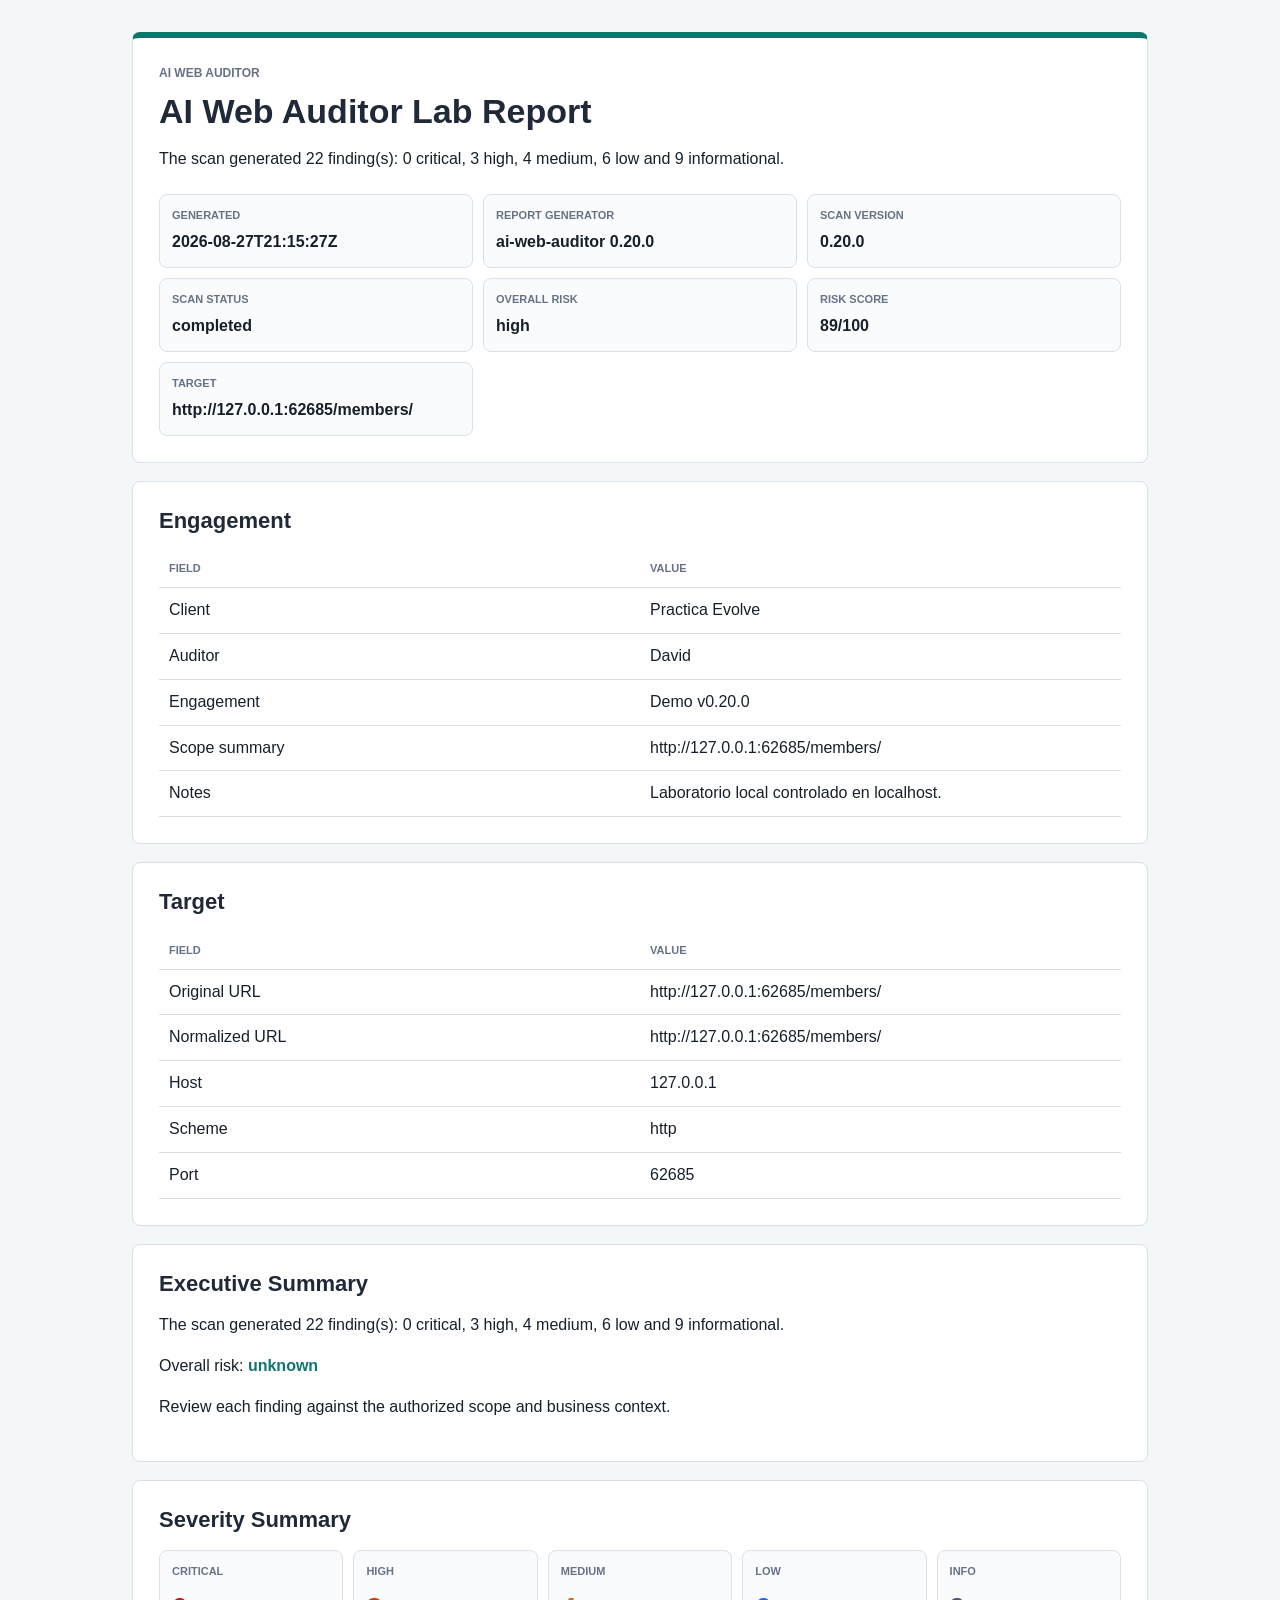
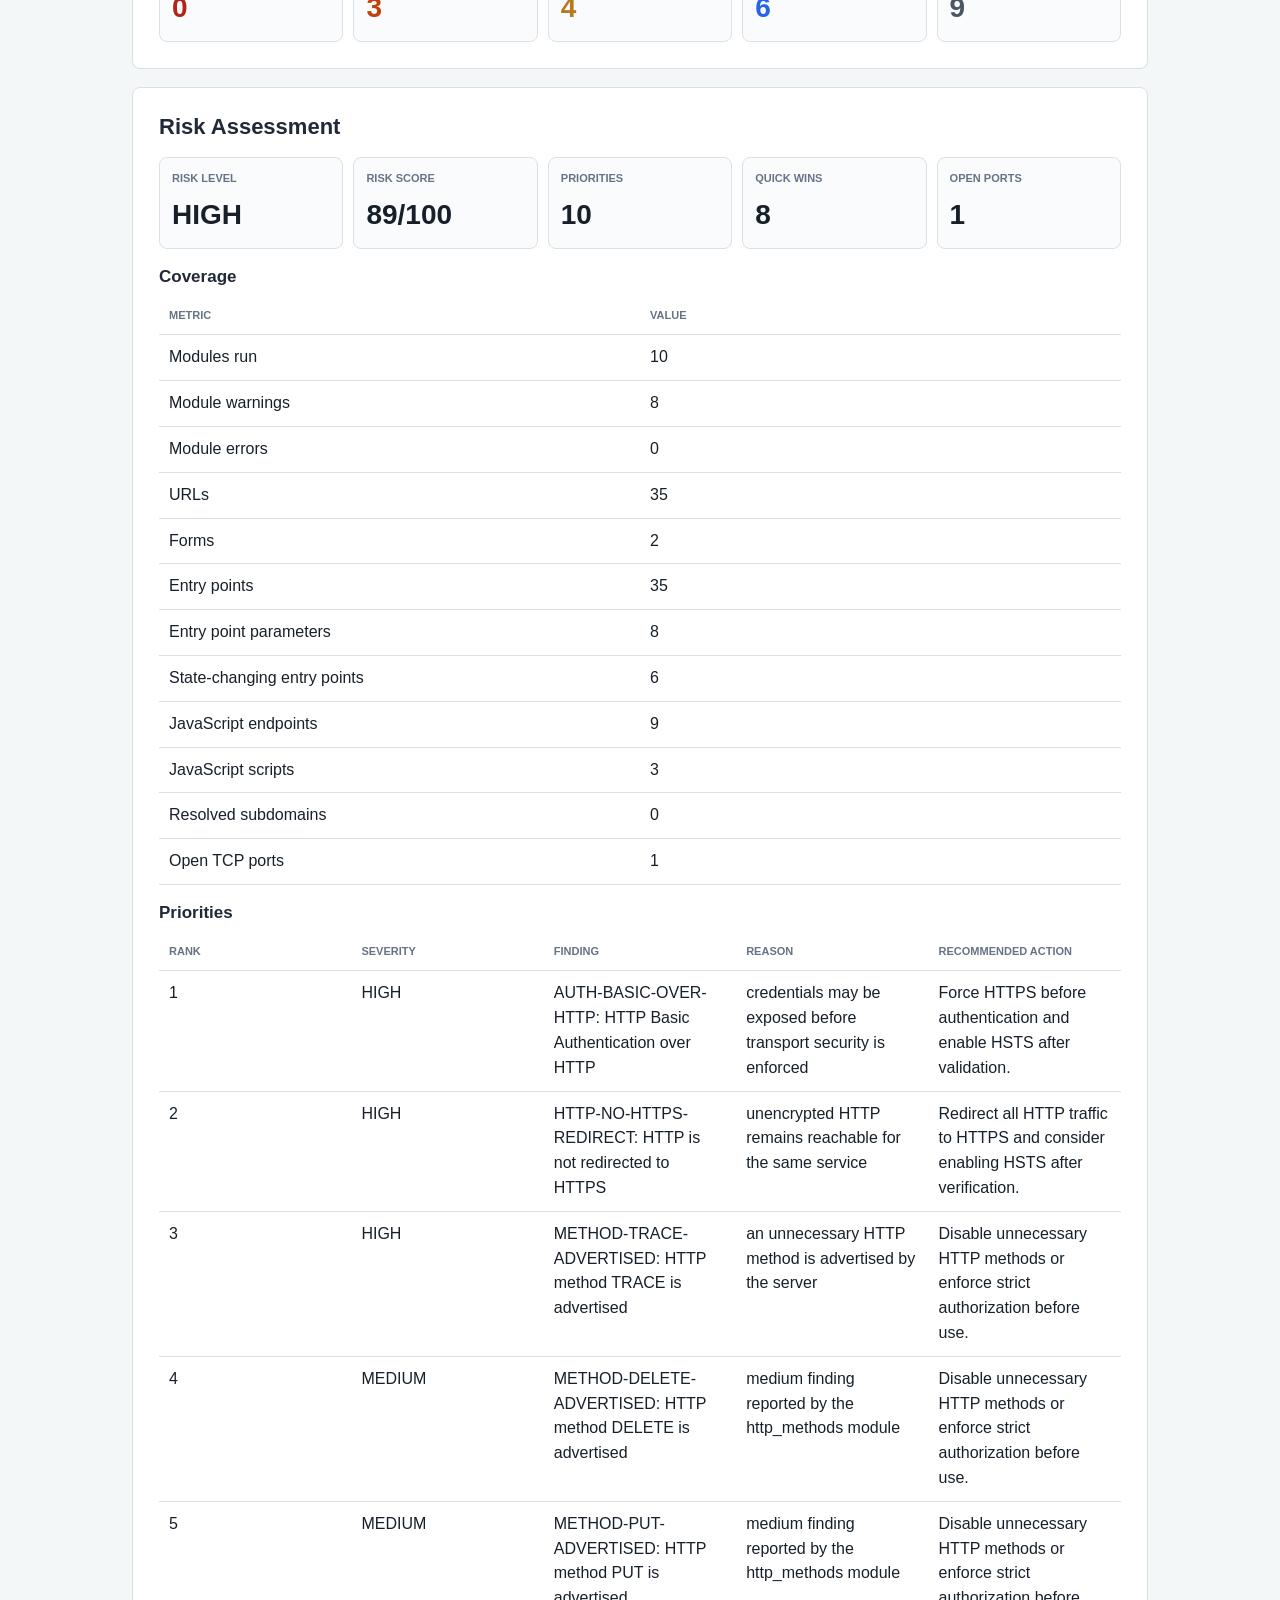
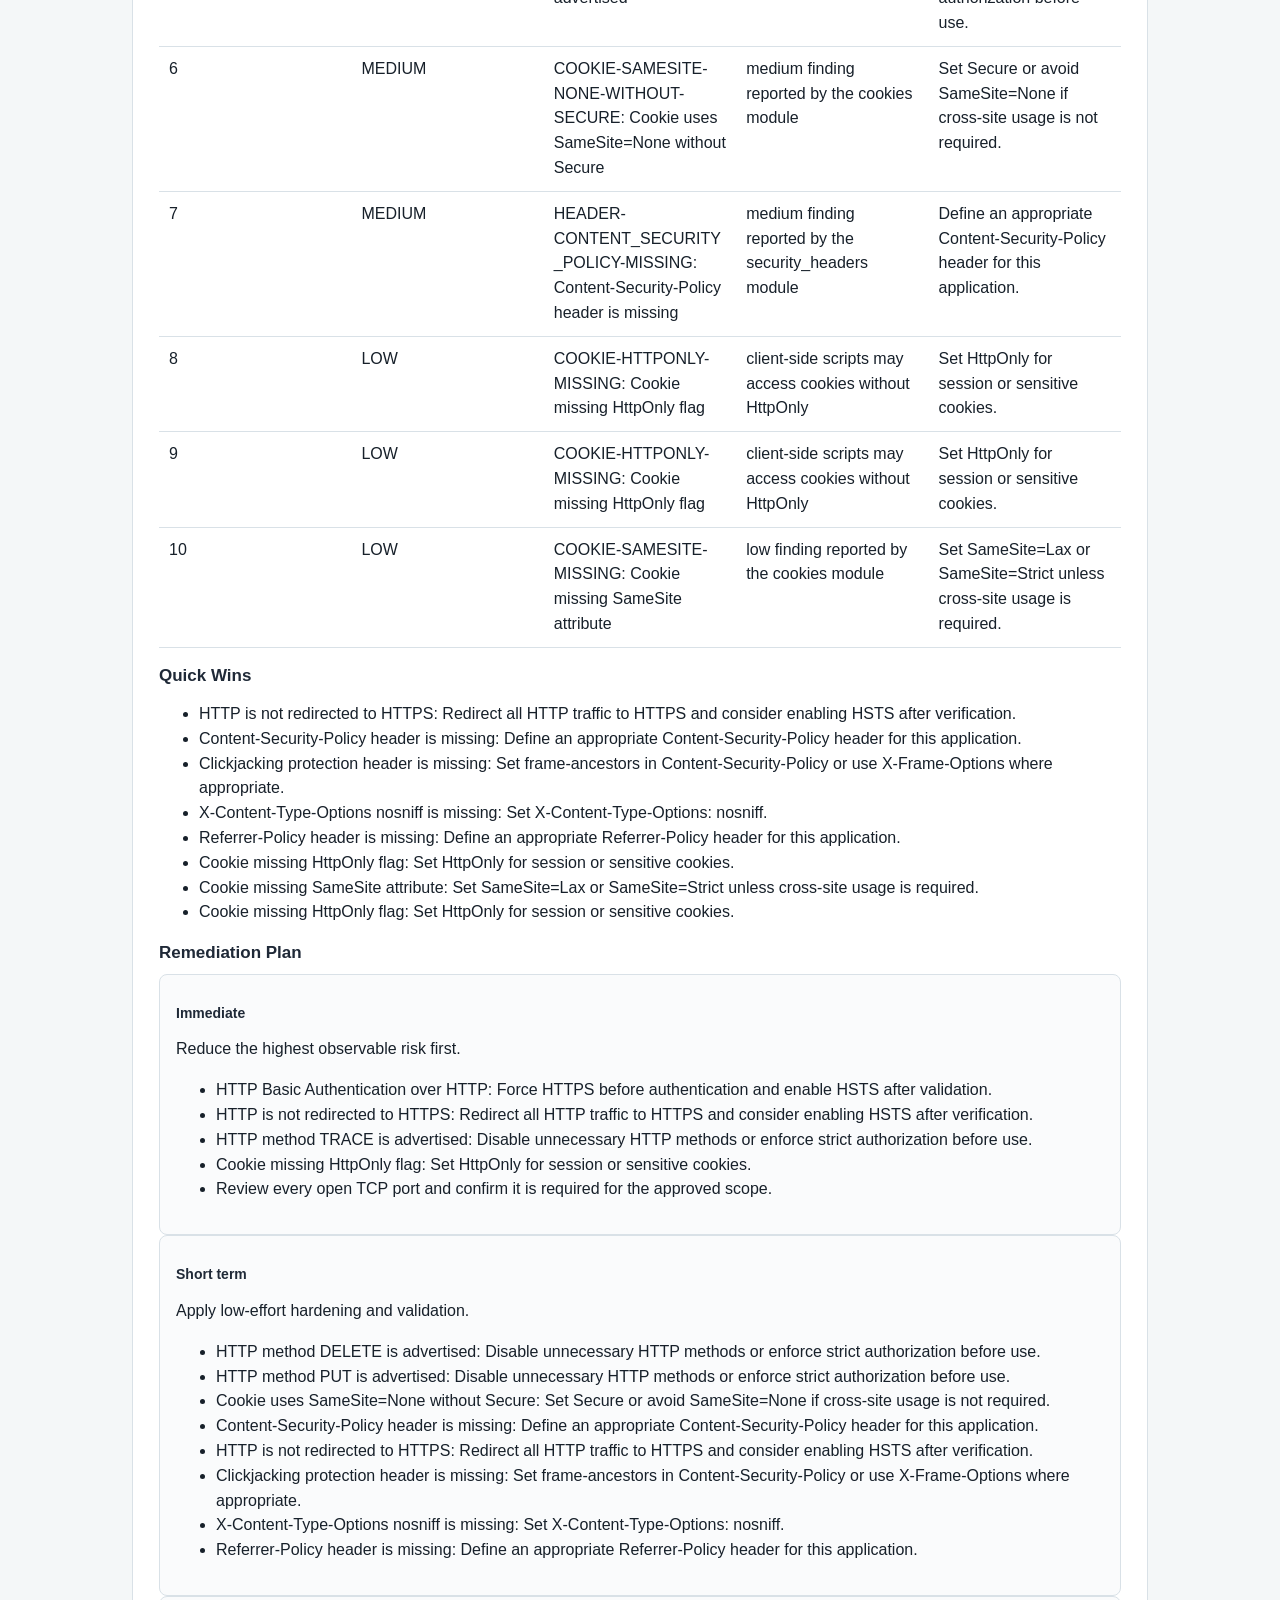
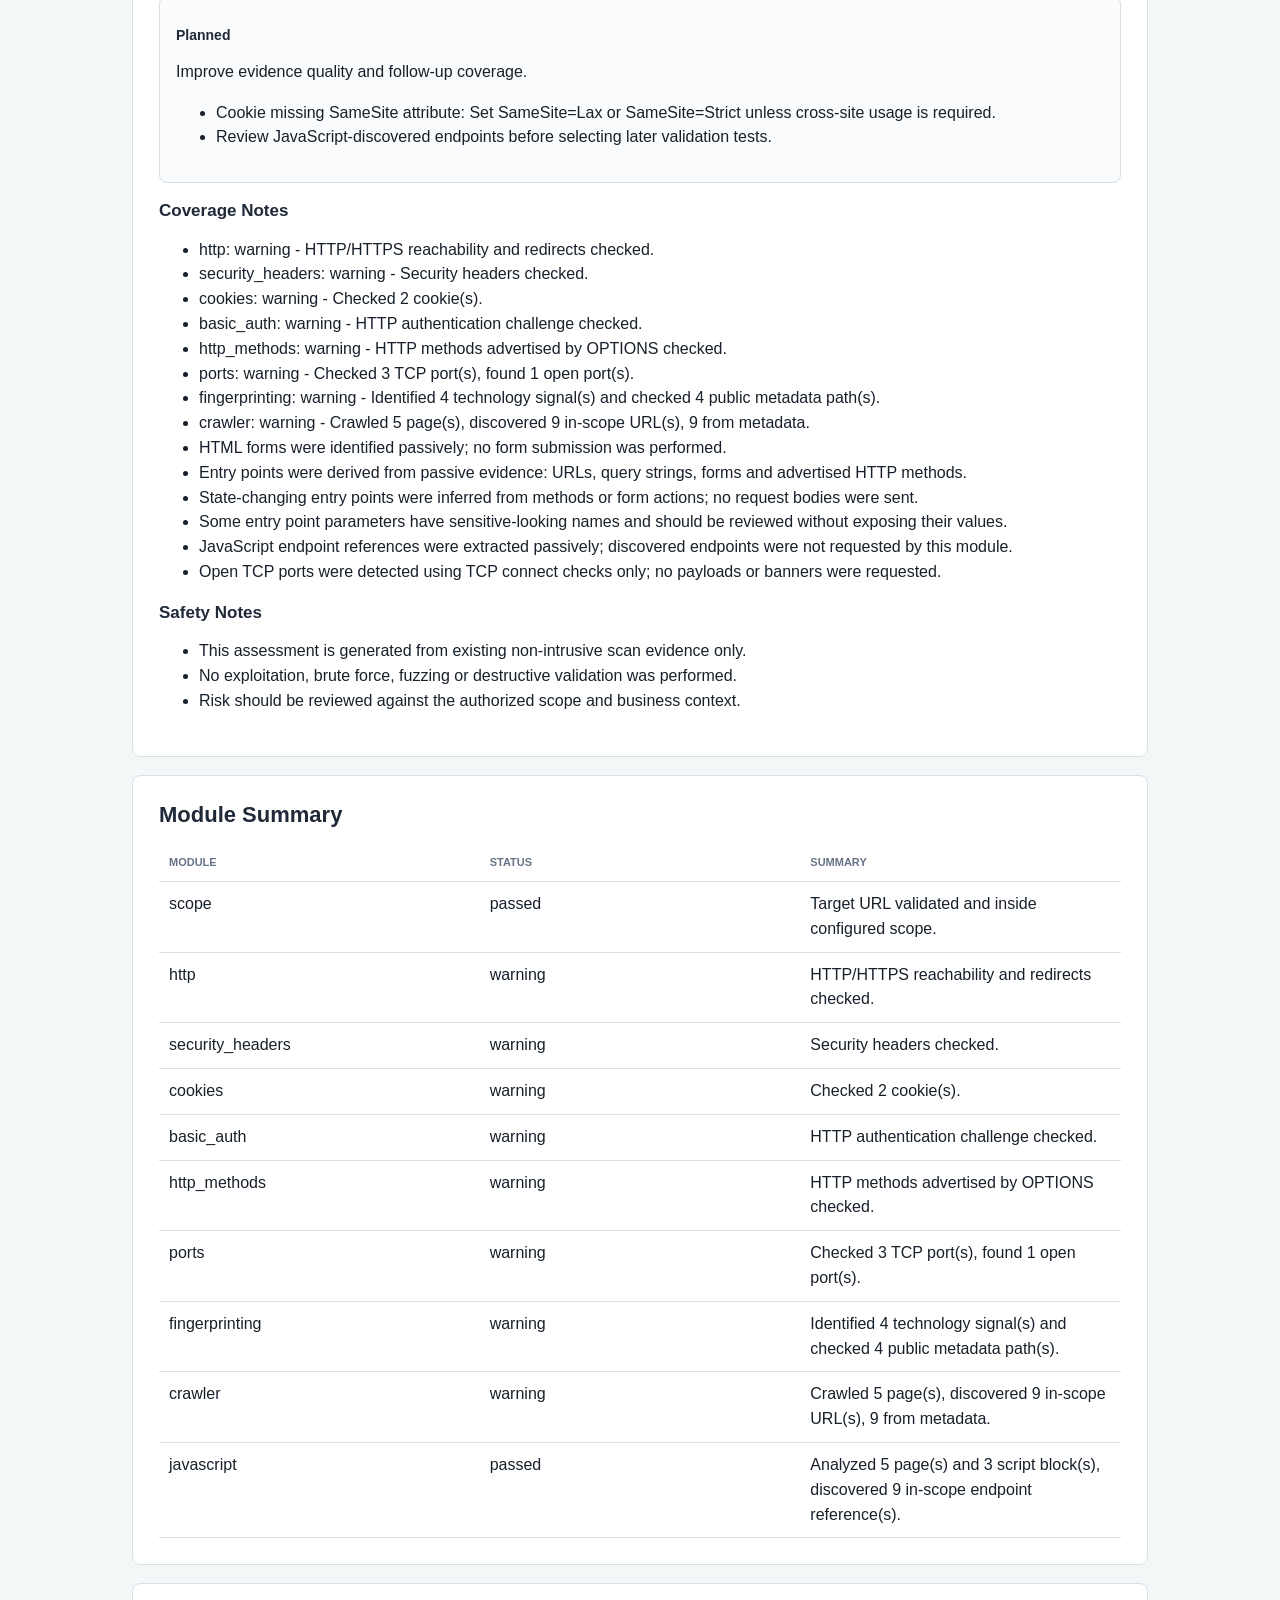
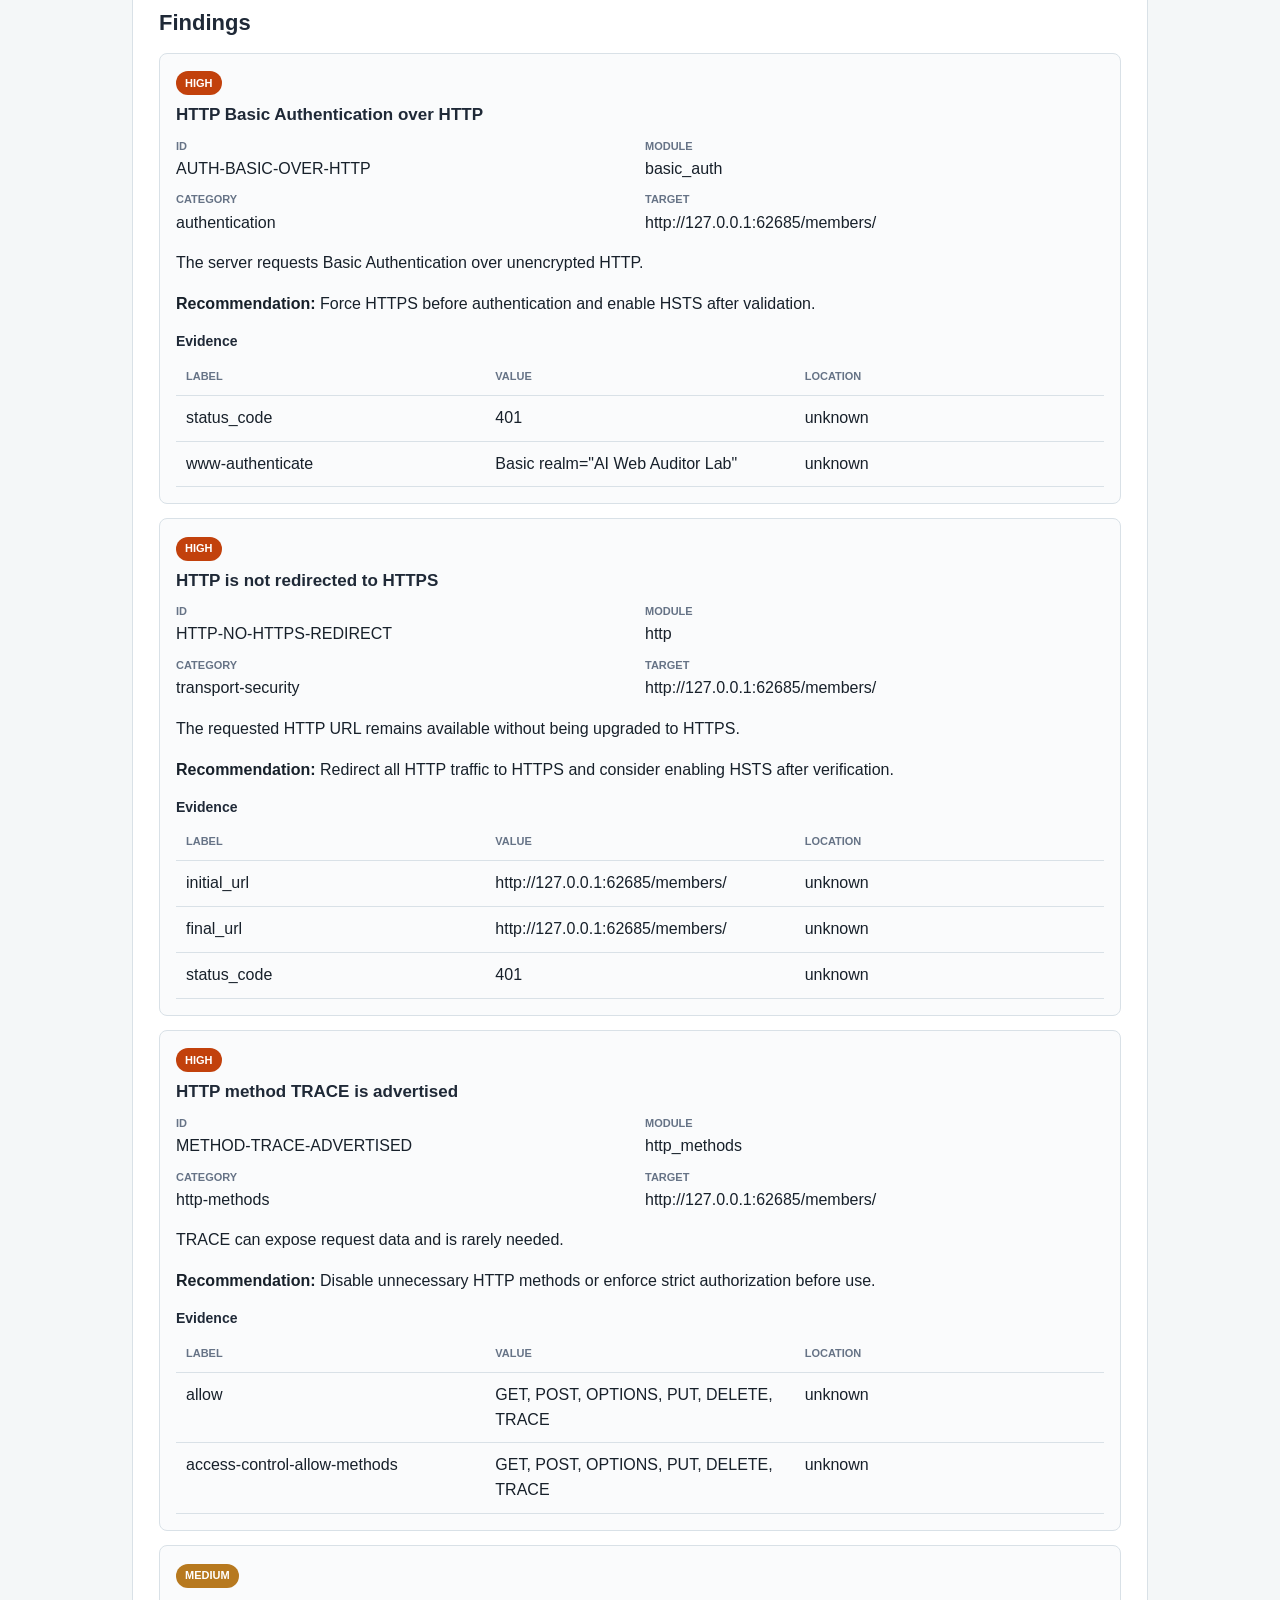
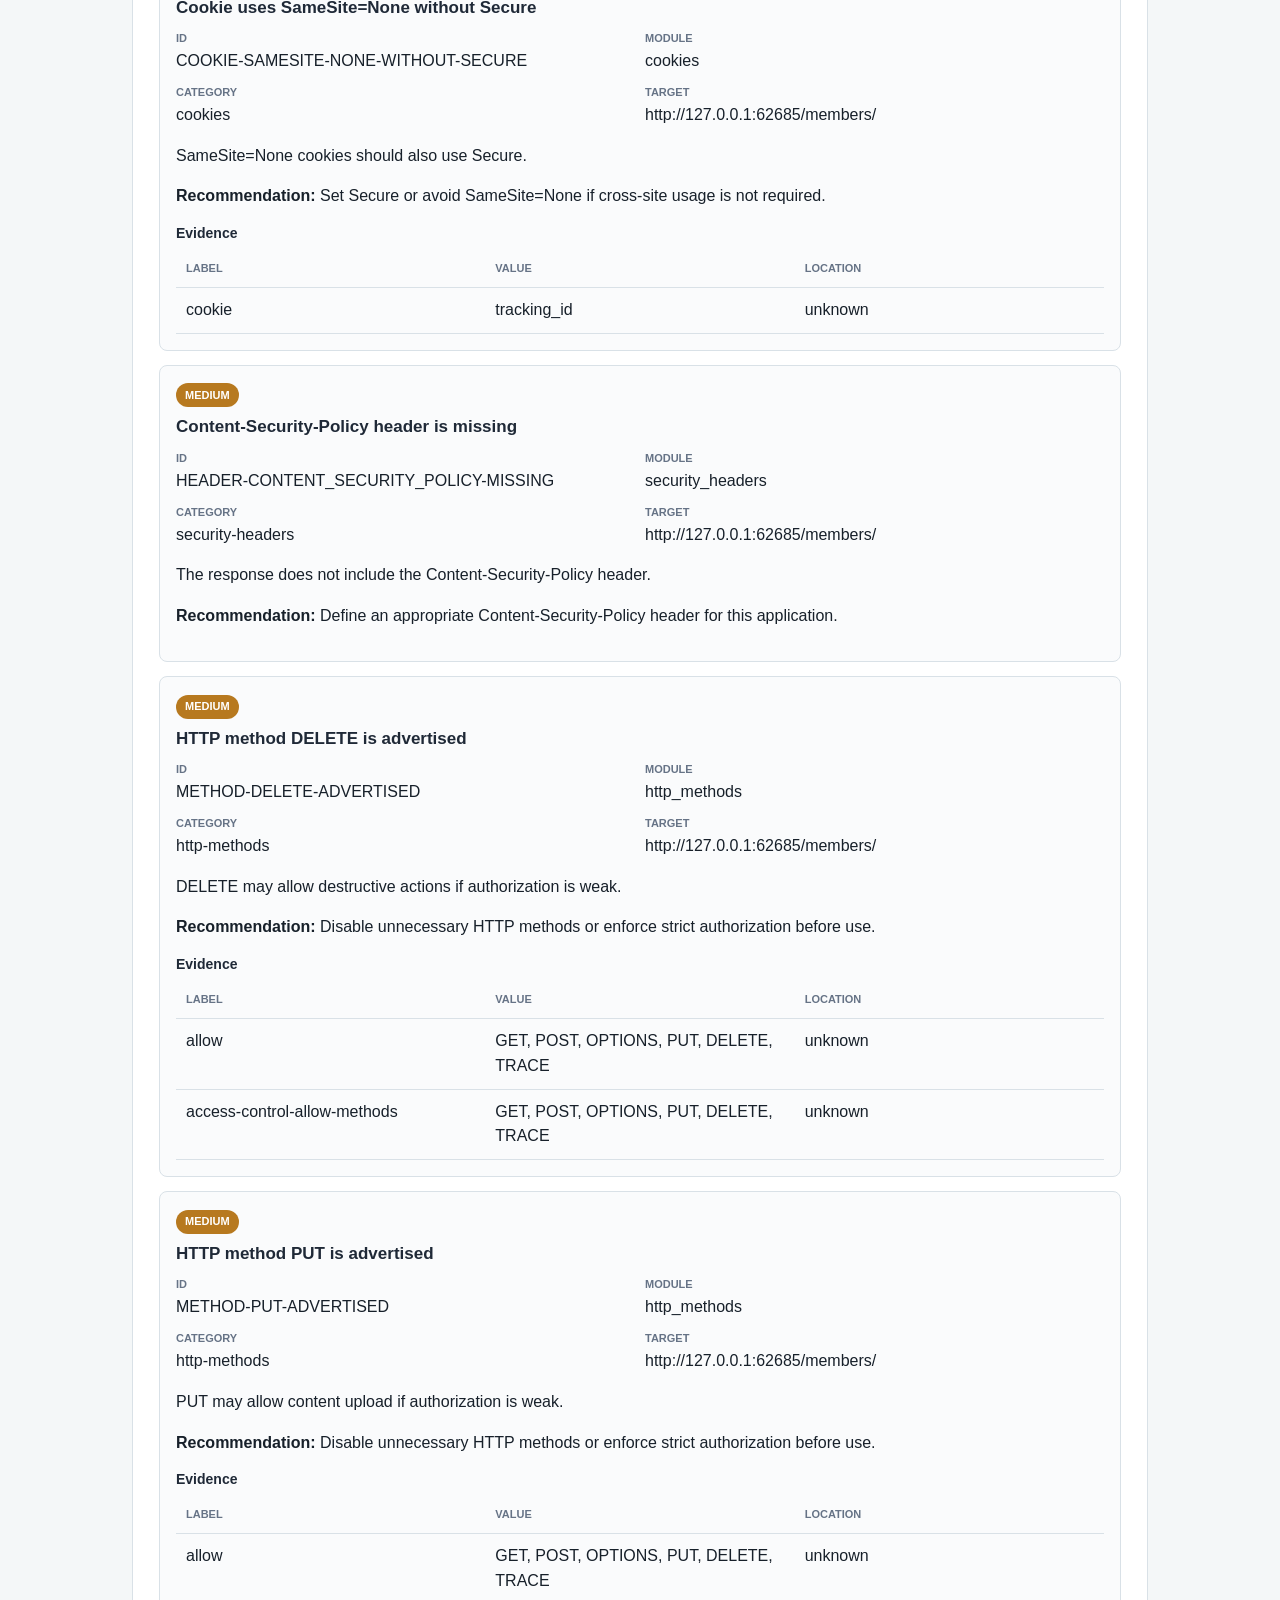
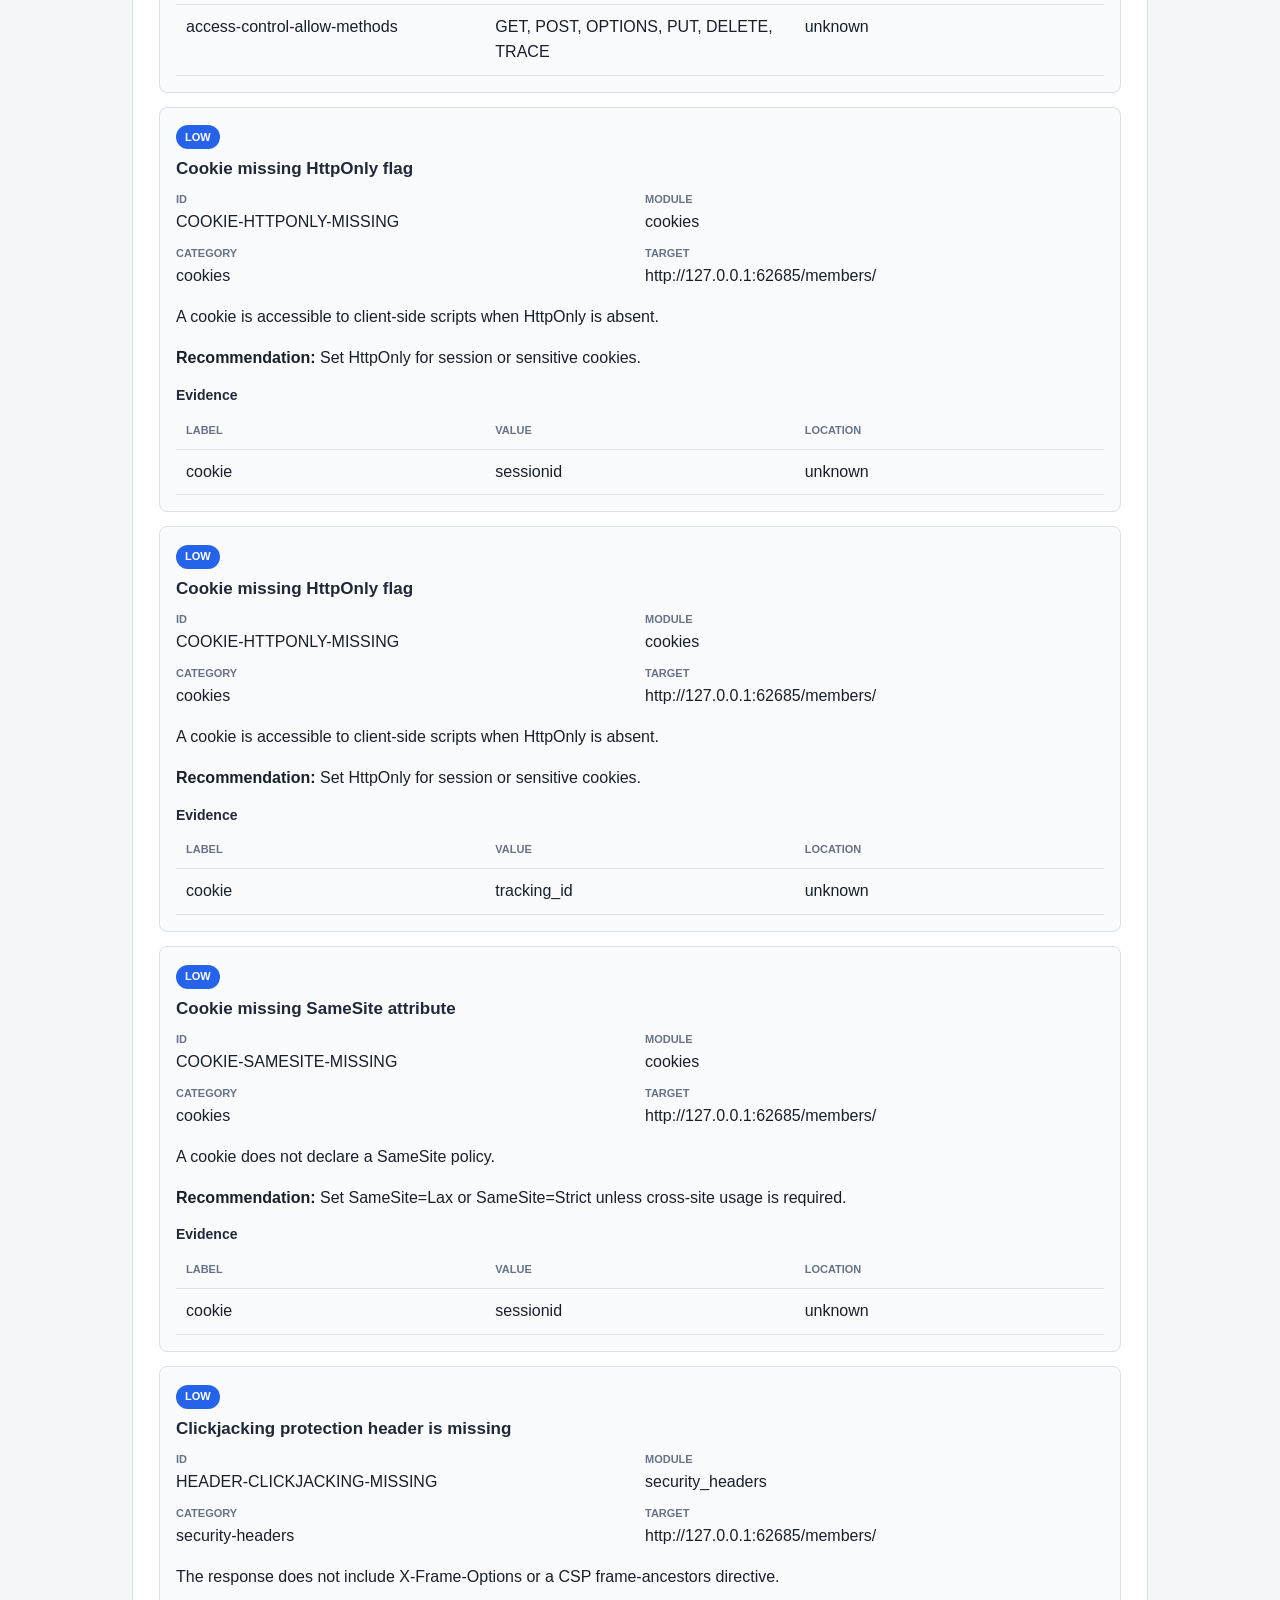
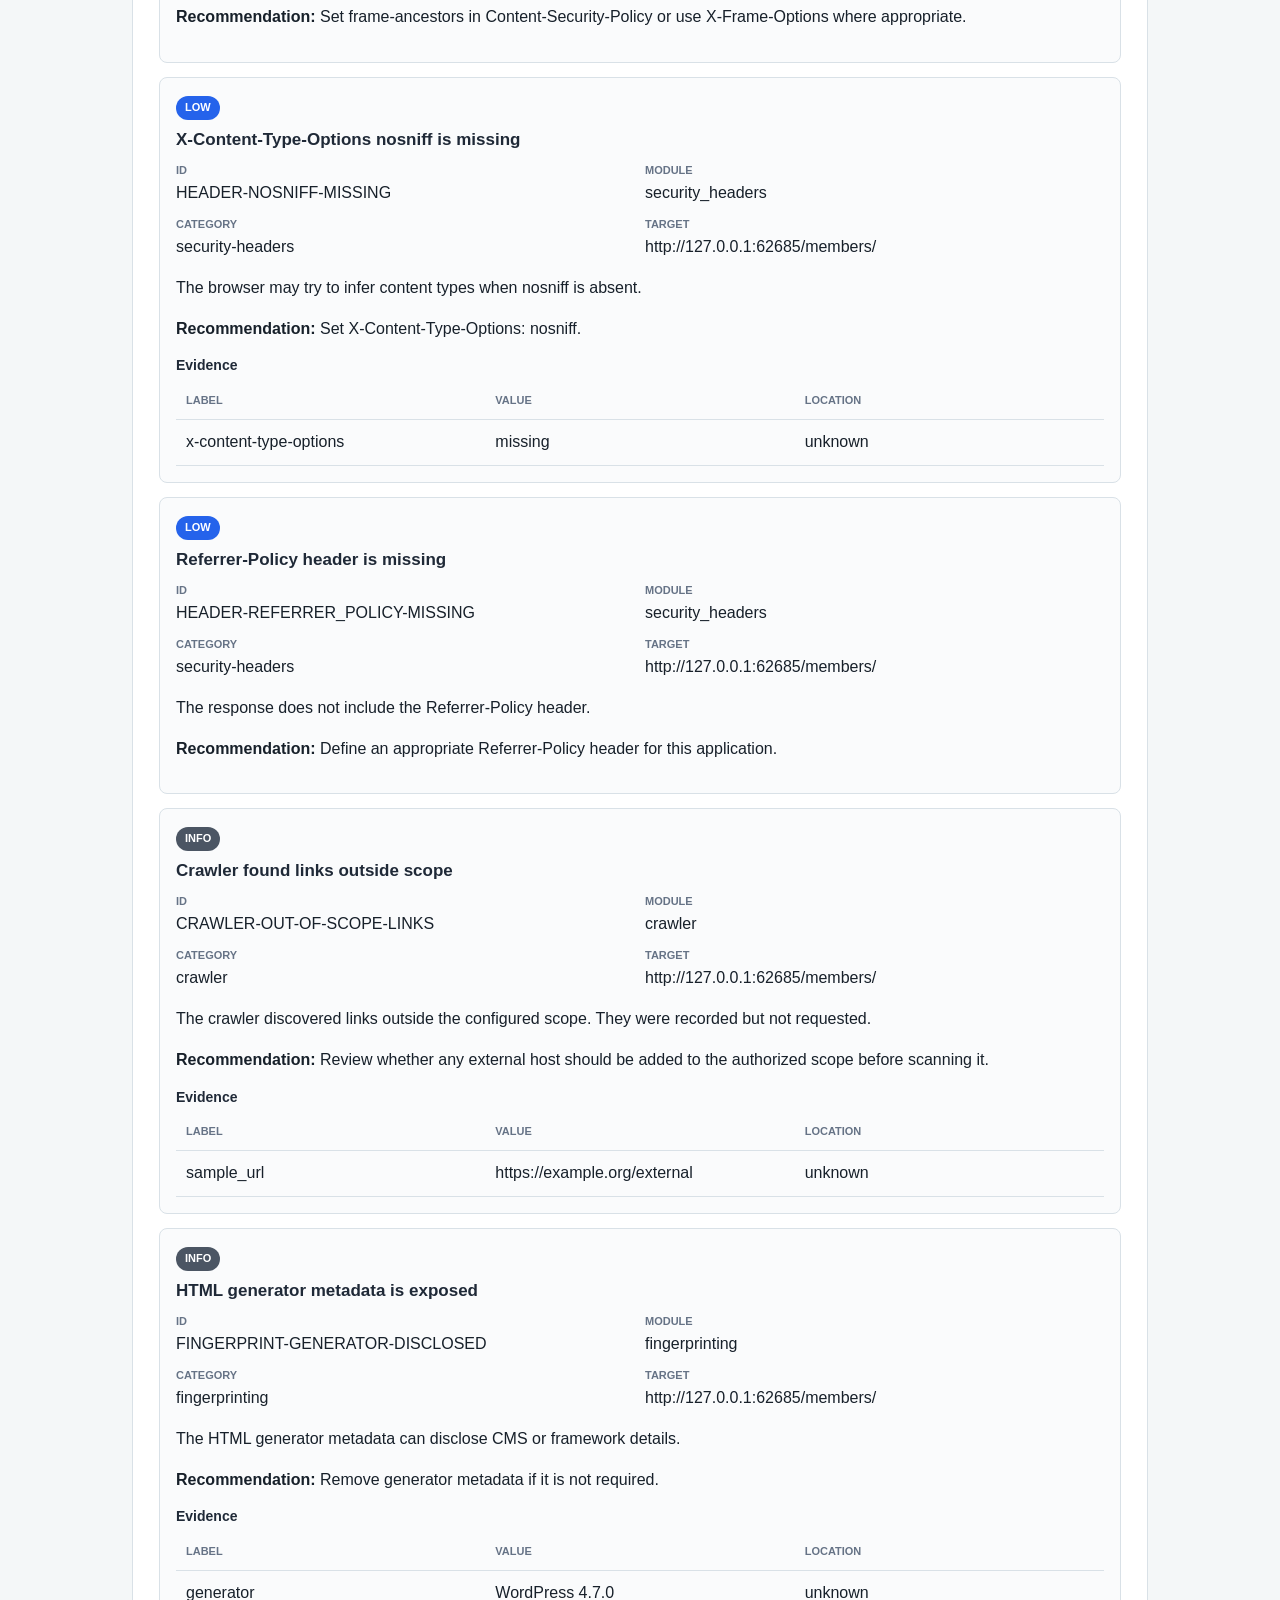
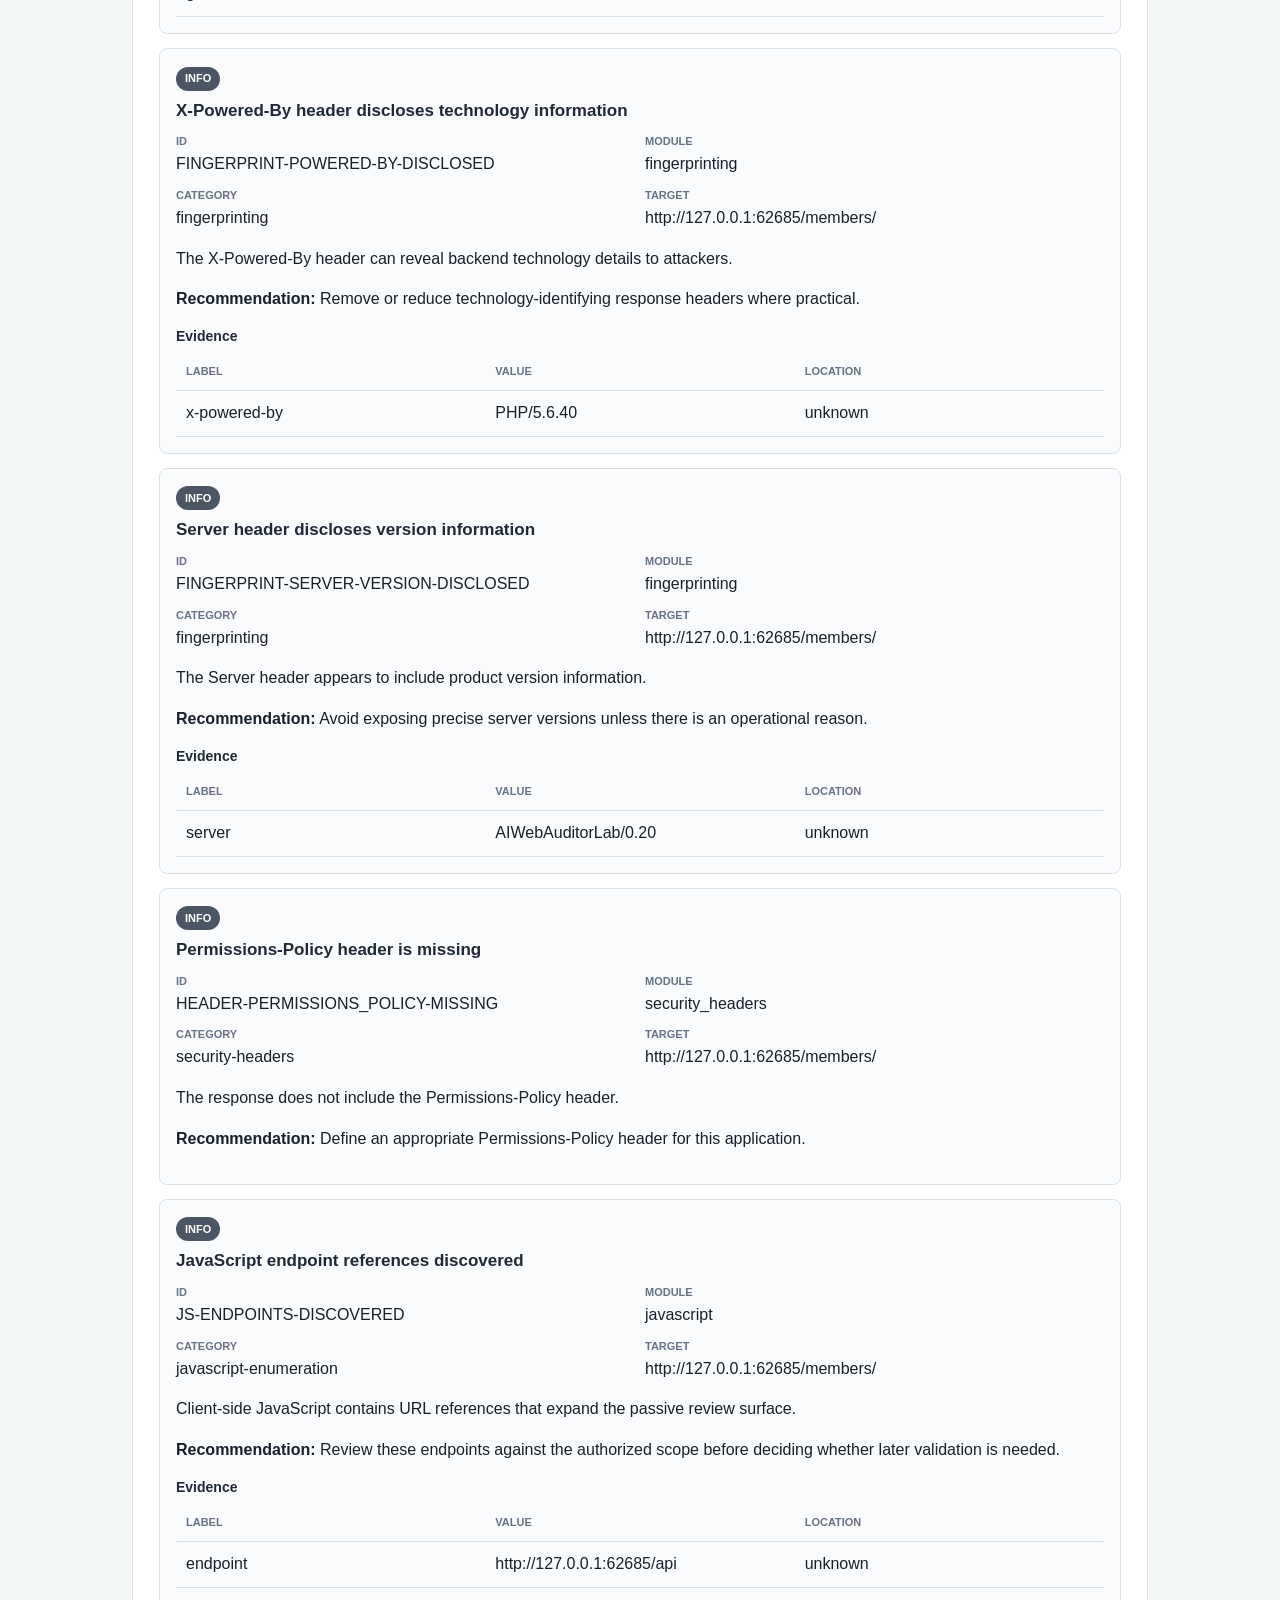
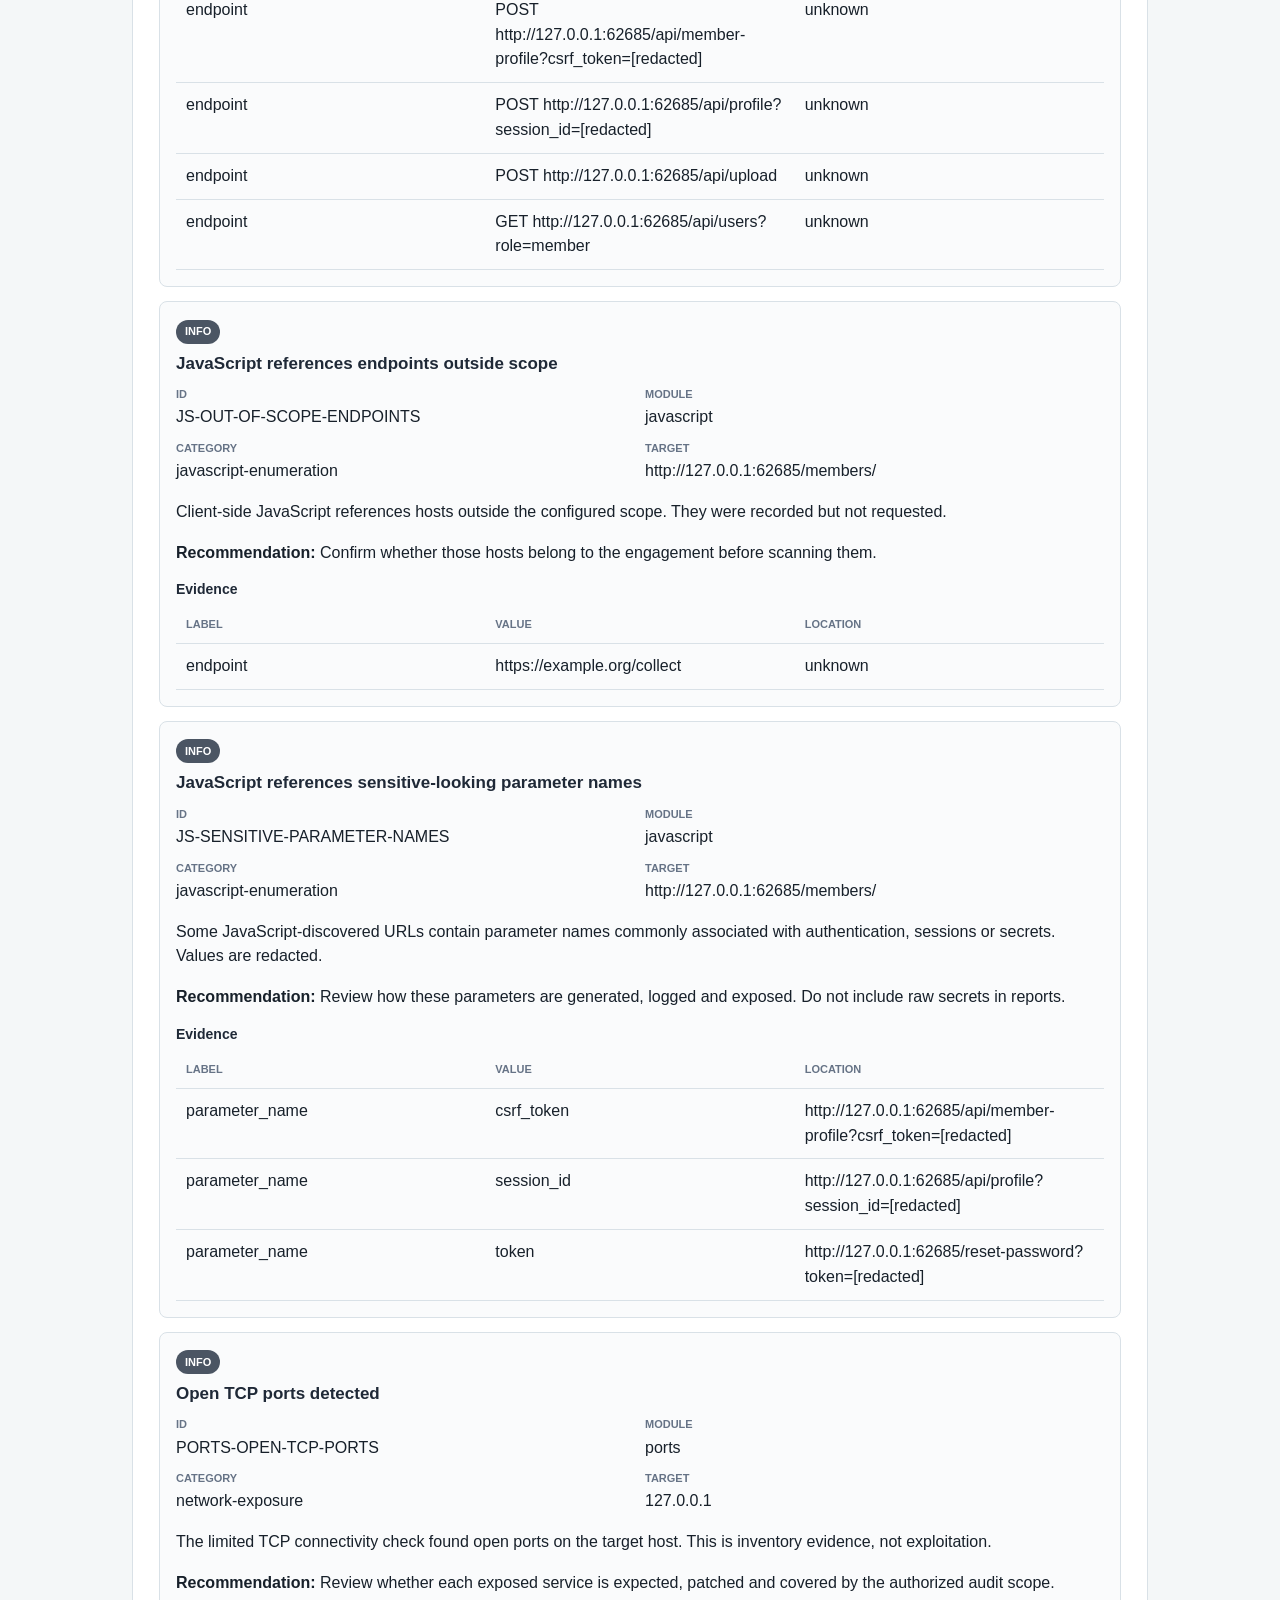
==== commit fed971a6: "Add passive JavaScript endpoint analysis" ====
--- a/examples/report-example.html
+++ b/examples/report-example.html
@@ -189,28 +189,28 @@
 <section class="cover">
 <p class="label">AI Web Auditor</p>
 <h1>AI Web Auditor Lab Report</h1>
-<p>The scan generated 19 finding(s): 0 critical, 3 high, 4 medium, 6 low and 6 informational.</p>
+<p>The scan generated 22 finding(s): 0 critical, 3 high, 4 medium, 6 low and 9 informational.</p>
 <div class="cover-grid">
-<div><span>Generated</span><strong>2026-08-27T15:30:31Z</strong></div>
-<div><span>Report generator</span><strong>ai-web-auditor 0.19.0</strong></div>
-<div><span>Scan version</span><strong>0.19.0</strong></div>
+<div><span>Generated</span><strong>2026-08-27T21:15:27Z</strong></div>
+<div><span>Report generator</span><strong>ai-web-auditor 0.20.0</strong></div>
+<div><span>Scan version</span><strong>0.20.0</strong></div>
 <div><span>Scan status</span><strong>completed</strong></div>
 <div><span>Overall risk</span><strong>high</strong></div>
 <div><span>Risk score</span><strong>89/100</strong></div>
-<div><span>Target</span><strong>http://127.0.0.1:56147/members/</strong></div>
+<div><span>Target</span><strong>http://127.0.0.1:62685/members/</strong></div>
 </div>
 </section>
 <section class="section">
 <h2>Engagement</h2>
-<table><thead><tr><th>Field</th><th>Value</th></tr></thead><tbody><tr><td>Client</td><td>Practica Evolve</td></tr><tr><td>Auditor</td><td>David</td></tr><tr><td>Engagement</td><td>Demo v0.19.0</td></tr><tr><td>Scope summary</td><td>http://127.0.0.1:56147/members/</td></tr><tr><td>Notes</td><td>Laboratorio local controlado en localhost.</td></tr></tbody></table>
+<table><thead><tr><th>Field</th><th>Value</th></tr></thead><tbody><tr><td>Client</td><td>Practica Evolve</td></tr><tr><td>Auditor</td><td>David</td></tr><tr><td>Engagement</td><td>Demo v0.20.0</td></tr><tr><td>Scope summary</td><td>http://127.0.0.1:62685/members/</td></tr><tr><td>Notes</td><td>Laboratorio local controlado en localhost.</td></tr></tbody></table>
 </section>
 <section class="section">
 <h2>Target</h2>
-<table><thead><tr><th>Field</th><th>Value</th></tr></thead><tbody><tr><td>Original URL</td><td>http://127.0.0.1:56147/members/</td></tr><tr><td>Normalized URL</td><td>http://127.0.0.1:56147/members/</td></tr><tr><td>Host</td><td>127.0.0.1</td></tr><tr><td>Scheme</td><td>http</td></tr><tr><td>Port</td><td>56147</td></tr></tbody></table>
+<table><thead><tr><th>Field</th><th>Value</th></tr></thead><tbody><tr><td>Original URL</td><td>http://127.0.0.1:62685/members/</td></tr><tr><td>Normalized URL</td><td>http://127.0.0.1:62685/members/</td></tr><tr><td>Host</td><td>127.0.0.1</td></tr><tr><td>Scheme</td><td>http</td></tr><tr><td>Port</td><td>62685</td></tr></tbody></table>
 </section>
 <section class="section">
 <h2>Executive Summary</h2>
-<p>The scan generated 19 finding(s): 0 critical, 3 high, 4 medium, 6 low and 6 informational.</p>
+<p>The scan generated 22 finding(s): 0 critical, 3 high, 4 medium, 6 low and 9 informational.</p>
 <p class="risk">Overall risk: <strong>unknown</strong></p>
 <p>Review each finding against the authorized scope and business context.</p>
 </section>
@@ -221,7 +221,7 @@
 <div class="severity-card high"><span>HIGH</span><strong>3</strong></div>
 <div class="severity-card medium"><span>MEDIUM</span><strong>4</strong></div>
 <div class="severity-card low"><span>LOW</span><strong>6</strong></div>
-<div class="severity-card info"><span>INFO</span><strong>6</strong></div>
+<div class="severity-card info"><span>INFO</span><strong>9</strong></div>
 </div>
 </section>
 <section class="section">
@@ -234,7 +234,7 @@
 <div class="severity-card"><span>Open ports</span><strong>1</strong></div>
 </div>
 <h3>Coverage</h3>
-<table><thead><tr><th>Metric</th><th>Value</th></tr></thead><tbody><tr><td>Modules run</td><td>9</td></tr><tr><td>Module warnings</td><td>8</td></tr><tr><td>Module errors</td><td>0</td></tr><tr><td>URLs</td><td>23</td></tr><tr><td>Forms</td><td>2</td></tr><tr><td>Entry points</td><td>23</td></tr><tr><td>Entry point parameters</td><td>4</td></tr><tr><td>State-changing entry points</td><td>3</td></tr><tr><td>Resolved subdomains</td><td>0</td></tr><tr><td>Open TCP ports</td><td>1</td></tr></tbody></table>
+<table><thead><tr><th>Metric</th><th>Value</th></tr></thead><tbody><tr><td>Modules run</td><td>10</td></tr><tr><td>Module warnings</td><td>8</td></tr><tr><td>Module errors</td><td>0</td></tr><tr><td>URLs</td><td>35</td></tr><tr><td>Forms</td><td>2</td></tr><tr><td>Entry points</td><td>35</td></tr><tr><td>Entry point parameters</td><td>8</td></tr><tr><td>State-changing entry points</td><td>6</td></tr><tr><td>JavaScript endpoints</td><td>9</td></tr><tr><td>JavaScript scripts</td><td>3</td></tr><tr><td>Resolved subdomains</td><td>0</td></tr><tr><td>Open TCP ports</td><td>1</td></tr></tbody></table>
 <h3>Priorities</h3>
 <table><thead><tr><th>Rank</th><th>Severity</th><th>Finding</th><th>Reason</th><th>Recommended action</th></tr></thead><tbody><tr><td>1</td><td>HIGH</td><td>AUTH-BASIC-OVER-HTTP: HTTP Basic Authentication over HTTP</td><td>credentials may be exposed before transport security is enforced</td><td>Force HTTPS before authentication and enable HSTS after validation.</td></tr><tr><td>2</td><td>HIGH</td><td>HTTP-NO-HTTPS-REDIRECT: HTTP is not redirected to HTTPS</td><td>unencrypted HTTP remains reachable for the same service</td><td>Redirect all HTTP traffic to HTTPS and consider enabling HSTS after verification.</td></tr><tr><td>3</td><td>HIGH</td><td>METHOD-TRACE-ADVERTISED: HTTP method TRACE is advertised</td><td>an unnecessary HTTP method is advertised by the server</td><td>Disable unnecessary HTTP methods or enforce strict authorization before use.</td></tr><tr><td>4</td><td>MEDIUM</td><td>METHOD-DELETE-ADVERTISED: HTTP method DELETE is advertised</td><td>medium finding reported by the http_methods module</td><td>Disable unnecessary HTTP methods or enforce strict authorization before use.</td></tr><tr><td>5</td><td>MEDIUM</td><td>METHOD-PUT-ADVERTISED: HTTP method PUT is advertised</td><td>medium finding reported by the http_methods module</td><td>Disable unnecessary HTTP methods or enforce strict authorization before use.</td></tr><tr><td>6</td><td>MEDIUM</td><td>COOKIE-SAMESITE-NONE-WITHOUT-SECURE: Cookie uses SameSite=None without Secure</td><td>medium finding reported by the cookies module</td><td>Set Secure or avoid SameSite=None if cross-site usage is not required.</td></tr><tr><td>7</td><td>MEDIUM</td><td>HEADER-CONTENT_SECURITY_POLICY-MISSING: Content-Security-Policy header is missing</td><td>medium finding reported by the security_headers module</td><td>Define an appropriate Content-Security-Policy header for this application.</td></tr><tr><td>8</td><td>LOW</td><td>COOKIE-HTTPONLY-MISSING: Cookie missing HttpOnly flag</td><td>client-side scripts may access cookies without HttpOnly</td><td>Set HttpOnly for session or sensitive cookies.</td></tr><tr><td>9</td><td>LOW</td><td>COOKIE-HTTPONLY-MISSING: Cookie missing HttpOnly flag</td><td>client-side scripts may access cookies without HttpOnly</td><td>Set HttpOnly for session or sensitive cookies.</td></tr><tr><td>10</td><td>LOW</td><td>COOKIE-SAMESITE-MISSING: Cookie missing SameSite attribute</td><td>low finding reported by the cookies module</td><td>Set SameSite=Lax or SameSite=Strict unless cross-site usage is required.</td></tr></tbody></table>
 <h3>Quick Wins</h3>
@@ -253,16 +253,16 @@
 <article class="finding-card">
 <h4>Planned</h4>
 <p>Improve evidence quality and follow-up coverage.</p>
-<ul><li>Cookie missing SameSite attribute: Set SameSite=Lax or SameSite=Strict unless cross-site usage is required.</li></ul>
+<ul><li>Cookie missing SameSite attribute: Set SameSite=Lax or SameSite=Strict unless cross-site usage is required.</li><li>Review JavaScript-discovered endpoints before selecting later validation tests.</li></ul>
 </article>
 <h3>Coverage Notes</h3>
-<ul><li>http: warning - HTTP/HTTPS reachability and redirects checked.</li><li>security_headers: warning - Security headers checked.</li><li>cookies: warning - Checked 2 cookie(s).</li><li>basic_auth: warning - HTTP authentication challenge checked.</li><li>http_methods: warning - HTTP methods advertised by OPTIONS checked.</li><li>ports: warning - Checked 3 TCP port(s), found 1 open port(s).</li><li>fingerprinting: warning - Identified 4 technology signal(s) and checked 4 public metadata path(s).</li><li>crawler: warning - Crawled 5 page(s), discovered 9 in-scope URL(s), 9 from metadata.</li><li>HTML forms were identified passively; no form submission was performed.</li><li>Entry points were derived from passive evidence: URLs, query strings, forms and advertised HTTP methods.</li><li>State-changing entry points were inferred from methods or form actions; no request bodies were sent.</li><li>Some entry point parameters have sensitive-looking names and should be reviewed without exposing their values.</li><li>Open TCP ports were detected using TCP connect checks only; no payloads or banners were requested.</li></ul>
+<ul><li>http: warning - HTTP/HTTPS reachability and redirects checked.</li><li>security_headers: warning - Security headers checked.</li><li>cookies: warning - Checked 2 cookie(s).</li><li>basic_auth: warning - HTTP authentication challenge checked.</li><li>http_methods: warning - HTTP methods advertised by OPTIONS checked.</li><li>ports: warning - Checked 3 TCP port(s), found 1 open port(s).</li><li>fingerprinting: warning - Identified 4 technology signal(s) and checked 4 public metadata path(s).</li><li>crawler: warning - Crawled 5 page(s), discovered 9 in-scope URL(s), 9 from metadata.</li><li>HTML forms were identified passively; no form submission was performed.</li><li>Entry points were derived from passive evidence: URLs, query strings, forms and advertised HTTP methods.</li><li>State-changing entry points were inferred from methods or form actions; no request bodies were sent.</li><li>Some entry point parameters have sensitive-looking names and should be reviewed without exposing their values.</li><li>JavaScript endpoint references were extracted passively; discovered endpoints were not requested by this module.</li><li>Open TCP ports were detected using TCP connect checks only; no payloads or banners were requested.</li></ul>
 <h3>Safety Notes</h3>
 <ul><li>This assessment is generated from existing non-intrusive scan evidence only.</li><li>No exploitation, brute force, fuzzing or destructive validation was performed.</li><li>Risk should be reviewed against the authorized scope and business context.</li></ul>
 </section>
 <section class="section">
 <h2>Module Summary</h2>
-<table><thead><tr><th>Module</th><th>Status</th><th>Summary</th></tr></thead><tbody><tr><td>scope</td><td>passed</td><td>Target URL validated and inside configured scope.</td></tr><tr><td>http</td><td>warning</td><td>HTTP/HTTPS reachability and redirects checked.</td></tr><tr><td>security_headers</td><td>warning</td><td>Security headers checked.</td></tr><tr><td>cookies</td><td>warning</td><td>Checked 2 cookie(s).</td></tr><tr><td>basic_auth</td><td>warning</td><td>HTTP authentication challenge checked.</td></tr><tr><td>http_methods</td><td>warning</td><td>HTTP methods advertised by OPTIONS checked.</td></tr><tr><td>ports</td><td>warning</td><td>Checked 3 TCP port(s), found 1 open port(s).</td></tr><tr><td>fingerprinting</td><td>warning</td><td>Identified 4 technology signal(s) and checked 4 public metadata path(s).</td></tr><tr><td>crawler</td><td>warning</td><td>Crawled 5 page(s), discovered 9 in-scope URL(s), 9 from metadata.</td></tr></tbody></table>
+<table><thead><tr><th>Module</th><th>Status</th><th>Summary</th></tr></thead><tbody><tr><td>scope</td><td>passed</td><td>Target URL validated and inside configured scope.</td></tr><tr><td>http</td><td>warning</td><td>HTTP/HTTPS reachability and redirects checked.</td></tr><tr><td>security_headers</td><td>warning</td><td>Security headers checked.</td></tr><tr><td>cookies</td><td>warning</td><td>Checked 2 cookie(s).</td></tr><tr><td>basic_auth</td><td>warning</td><td>HTTP authentication challenge checked.</td></tr><tr><td>http_methods</td><td>warning</td><td>HTTP methods advertised by OPTIONS checked.</td></tr><tr><td>ports</td><td>warning</td><td>Checked 3 TCP port(s), found 1 open port(s).</td></tr><tr><td>fingerprinting</td><td>warning</td><td>Identified 4 technology signal(s) and checked 4 public metadata path(s).</td></tr><tr><td>crawler</td><td>warning</td><td>Crawled 5 page(s), discovered 9 in-scope URL(s), 9 from metadata.</td></tr><tr><td>javascript</td><td>passed</td><td>Analyzed 5 page(s) and 3 script block(s), discovered 9 in-scope endpoint reference(s).</td></tr></tbody></table>
 </section>
 <section class="section">
 <h2>Findings</h2>
@@ -274,7 +274,7 @@
 <div><dt>ID</dt><dd>AUTH-BASIC-OVER-HTTP</dd></div>
 <div><dt>Module</dt><dd>basic_auth</dd></div>
 <div><dt>Category</dt><dd>authentication</dd></div>
-<div><dt>Target</dt><dd>http://127.0.0.1:56147/members/</dd></div>
+<div><dt>Target</dt><dd>http://127.0.0.1:62685/members/</dd></div>
 </dl>
 <p>The server requests Basic Authentication over unencrypted HTTP.</p>
 <p><strong>Recommendation:</strong> Force HTTPS before authentication and enable HSTS after validation.</p>
@@ -288,12 +288,12 @@
 <div><dt>ID</dt><dd>HTTP-NO-HTTPS-REDIRECT</dd></div>
 <div><dt>Module</dt><dd>http</dd></div>
 <div><dt>Category</dt><dd>transport-security</dd></div>
-<div><dt>Target</dt><dd>http://127.0.0.1:56147/members/</dd></div>
+<div><dt>Target</dt><dd>http://127.0.0.1:62685/members/</dd></div>
 </dl>
 <p>The requested HTTP URL remains available without being upgraded to HTTPS.</p>
 <p><strong>Recommendation:</strong> Redirect all HTTP traffic to HTTPS and consider enabling HSTS after verification.</p>
 <h4>Evidence</h4>
-<table><thead><tr><th>Label</th><th>Value</th><th>Location</th></tr></thead><tbody><tr><td>initial_url</td><td>http://127.0.0.1:56147/members/</td><td>unknown</td></tr><tr><td>final_url</td><td>http://127.0.0.1:56147/members/</td><td>unknown</td></tr><tr><td>status_code</td><td>401</td><td>unknown</td></tr></tbody></table>
+<table><thead><tr><th>Label</th><th>Value</th><th>Location</th></tr></thead><tbody><tr><td>initial_url</td><td>http://127.0.0.1:62685/members/</td><td>unknown</td></tr><tr><td>final_url</td><td>http://127.0.0.1:62685/members/</td><td>unknown</td></tr><tr><td>status_code</td><td>401</td><td>unknown</td></tr></tbody></table>
 </article>
 <article class="finding-card">
 <span class="badge high">HIGH</span>
@@ -302,7 +302,7 @@
 <div><dt>ID</dt><dd>METHOD-TRACE-ADVERTISED</dd></div>
 <div><dt>Module</dt><dd>http_methods</dd></div>
 <div><dt>Category</dt><dd>http-methods</dd></div>
-<div><dt>Target</dt><dd>http://127.0.0.1:56147/members/</dd></div>
+<div><dt>Target</dt><dd>http://127.0.0.1:62685/members/</dd></div>
 </dl>
 <p>TRACE can expose request data and is rarely needed.</p>
 <p><strong>Recommendation:</strong> Disable unnecessary HTTP methods or enforce strict authorization before use.</p>
@@ -316,7 +316,7 @@
 <div><dt>ID</dt><dd>COOKIE-SAMESITE-NONE-WITHOUT-SECURE</dd></div>
 <div><dt>Module</dt><dd>cookies</dd></div>
 <div><dt>Category</dt><dd>cookies</dd></div>
-<div><dt>Target</dt><dd>http://127.0.0.1:56147/members/</dd></div>
+<div><dt>Target</dt><dd>http://127.0.0.1:62685/members/</dd></div>
 </dl>
 <p>SameSite=None cookies should also use Secure.</p>
 <p><strong>Recommendation:</strong> Set Secure or avoid SameSite=None if cross-site usage is not required.</p>
@@ -330,7 +330,7 @@
 <div><dt>ID</dt><dd>HEADER-CONTENT_SECURITY_POLICY-MISSING</dd></div>
 <div><dt>Module</dt><dd>security_headers</dd></div>
 <div><dt>Category</dt><dd>security-headers</dd></div>
-<div><dt>Target</dt><dd>http://127.0.0.1:56147/members/</dd></div>
+<div><dt>Target</dt><dd>http://127.0.0.1:62685/members/</dd></div>
 </dl>
 <p>The response does not include the Content-Security-Policy header.</p>
 <p><strong>Recommendation:</strong> Define an appropriate Content-Security-Policy header for this application.</p>
@@ -343,7 +343,7 @@
 <div><dt>ID</dt><dd>METHOD-DELETE-ADVERTISED</dd></div>
 <div><dt>Module</dt><dd>http_methods</dd></div>
 <div><dt>Category</dt><dd>http-methods</dd></div>
-<div><dt>Target</dt><dd>http://127.0.0.1:56147/members/</dd></div>
+<div><dt>Target</dt><dd>http://127.0.0.1:62685/members/</dd></div>
 </dl>
 <p>DELETE may allow destructive actions if authorization is weak.</p>
 <p><strong>Recommendation:</strong> Disable unnecessary HTTP methods or enforce strict authorization before use.</p>
@@ -357,7 +357,7 @@
 <div><dt>ID</dt><dd>METHOD-PUT-ADVERTISED</dd></div>
 <div><dt>Module</dt><dd>http_methods</dd></div>
 <div><dt>Category</dt><dd>http-methods</dd></div>
-<div><dt>Target</dt><dd>http://127.0.0.1:56147/members/</dd></div>
+<div><dt>Target</dt><dd>http://127.0.0.1:62685/members/</dd></div>
 </dl>
 <p>PUT may allow content upload if authorization is weak.</p>
 <p><strong>Recommendation:</strong> Disable unnecessary HTTP methods or enforce strict authorization before use.</p>
@@ -371,7 +371,7 @@
 <div><dt>ID</dt><dd>COOKIE-HTTPONLY-MISSING</dd></div>
 <div><dt>Module</dt><dd>cookies</dd></div>
 <div><dt>Category</dt><dd>cookies</dd></div>
-<div><dt>Target</dt><dd>http://127.0.0.1:56147/members/</dd></div>
+<div><dt>Target</dt><dd>http://127.0.0.1:62685/members/</dd></div>
 </dl>
 <p>A cookie is accessible to client-side scripts when HttpOnly is absent.</p>
 <p><strong>Recommendation:</strong> Set HttpOnly for session or sensitive cookies.</p>
@@ -385,7 +385,7 @@
 <div><dt>ID</dt><dd>COOKIE-HTTPONLY-MISSING</dd></div>
 <div><dt>Module</dt><dd>cookies</dd></div>
 <div><dt>Category</dt><dd>cookies</dd></div>
-<div><dt>Target</dt><dd>http://127.0.0.1:56147/members/</dd></div>
+<div><dt>Target</dt><dd>http://127.0.0.1:62685/members/</dd></div>
 </dl>
 <p>A cookie is accessible to client-side scripts when HttpOnly is absent.</p>
 <p><strong>Recommendation:</strong> Set HttpOnly for session or sensitive cookies.</p>
@@ -399,7 +399,7 @@
 <div><dt>ID</dt><dd>COOKIE-SAMESITE-MISSING</dd></div>
 <div><dt>Module</dt><dd>cookies</dd></div>
 <div><dt>Category</dt><dd>cookies</dd></div>
-<div><dt>Target</dt><dd>http://127.0.0.1:56147/members/</dd></div>
+<div><dt>Target</dt><dd>http://127.0.0.1:62685/members/</dd></div>
 </dl>
 <p>A cookie does not declare a SameSite policy.</p>
 <p><strong>Recommendation:</strong> Set SameSite=Lax or SameSite=Strict unless cross-site usage is required.</p>
@@ -413,7 +413,7 @@
 <div><dt>ID</dt><dd>HEADER-CLICKJACKING-MISSING</dd></div>
 <div><dt>Module</dt><dd>security_headers</dd></div>
 <div><dt>Category</dt><dd>security-headers</dd></div>
-<div><dt>Target</dt><dd>http://127.0.0.1:56147/members/</dd></div>
+<div><dt>Target</dt><dd>http://127.0.0.1:62685/members/</dd></div>
 </dl>
 <p>The response does not include X-Frame-Options or a CSP frame-ancestors directive.</p>
 <p><strong>Recommendation:</strong> Set frame-ancestors in Content-Security-Policy or use X-Frame-Options where appropriate.</p>
@@ -426,7 +426,7 @@
 <div><dt>ID</dt><dd>HEADER-NOSNIFF-MISSING</dd></div>
 <div><dt>Module</dt><dd>security_headers</dd></div>
 <div><dt>Category</dt><dd>security-headers</dd></div>
-<div><dt>Target</dt><dd>http://127.0.0.1:56147/members/</dd></div>
+<div><dt>Target</dt><dd>http://127.0.0.1:62685/members/</dd></div>
 </dl>
 <p>The browser may try to infer content types when nosniff is absent.</p>
 <p><strong>Recommendation:</strong> Set X-Content-Type-Options: nosniff.</p>
@@ -440,7 +440,7 @@
 <div><dt>ID</dt><dd>HEADER-REFERRER_POLICY-MISSING</dd></div>
 <div><dt>Module</dt><dd>security_headers</dd></div>
 <div><dt>Category</dt><dd>security-headers</dd></div>
-<div><dt>Target</dt><dd>http://127.0.0.1:56147/members/</dd></div>
+<div><dt>Target</dt><dd>http://127.0.0.1:62685/members/</dd></div>
 </dl>
 <p>The response does not include the Referrer-Policy header.</p>
 <p><strong>Recommendation:</strong> Define an appropriate Referrer-Policy header for this application.</p>
@@ -453,7 +453,7 @@
 <div><dt>ID</dt><dd>CRAWLER-OUT-OF-SCOPE-LINKS</dd></div>
 <div><dt>Module</dt><dd>crawler</dd></div>
 <div><dt>Category</dt><dd>crawler</dd></div>
-<div><dt>Target</dt><dd>http://127.0.0.1:56147/members/</dd></div>
+<div><dt>Target</dt><dd>http://127.0.0.1:62685/members/</dd></div>
 </dl>
 <p>The crawler discovered links outside the configured scope. They were recorded but not requested.</p>
 <p><strong>Recommendation:</strong> Review whether any external host should be added to the authorized scope before scanning it.</p>
@@ -467,7 +467,7 @@
 <div><dt>ID</dt><dd>FINGERPRINT-GENERATOR-DISCLOSED</dd></div>
 <div><dt>Module</dt><dd>fingerprinting</dd></div>
 <div><dt>Category</dt><dd>fingerprinting</dd></div>
-<div><dt>Target</dt><dd>http://127.0.0.1:56147/members/</dd></div>
+<div><dt>Target</dt><dd>http://127.0.0.1:62685/members/</dd></div>
 </dl>
 <p>The HTML generator metadata can disclose CMS or framework details.</p>
 <p><strong>Recommendation:</strong> Remove generator metadata if it is not required.</p>
@@ -481,7 +481,7 @@
 <div><dt>ID</dt><dd>FINGERPRINT-POWERED-BY-DISCLOSED</dd></div>
 <div><dt>Module</dt><dd>fingerprinting</dd></div>
 <div><dt>Category</dt><dd>fingerprinting</dd></div>
-<div><dt>Target</dt><dd>http://127.0.0.1:56147/members/</dd></div>
+<div><dt>Target</dt><dd>http://127.0.0.1:62685/members/</dd></div>
 </dl>
 <p>The X-Powered-By header can reveal backend technology details to attackers.</p>
 <p><strong>Recommendation:</strong> Remove or reduce technology-identifying response headers where practical.</p>
@@ -495,12 +495,12 @@
 <div><dt>ID</dt><dd>FINGERPRINT-SERVER-VERSION-DISCLOSED</dd></div>
 <div><dt>Module</dt><dd>fingerprinting</dd></div>
 <div><dt>Category</dt><dd>fingerprinting</dd></div>
-<div><dt>Target</dt><dd>http://127.0.0.1:56147/members/</dd></div>
+<div><dt>Target</dt><dd>http://127.0.0.1:62685/members/</dd></div>
 </dl>
 <p>The Server header appears to include product version information.</p>
 <p><strong>Recommendation:</strong> Avoid exposing precise server versions unless there is an operational reason.</p>
 <h4>Evidence</h4>
-<table><thead><tr><th>Label</th><th>Value</th><th>Location</th></tr></thead><tbody><tr><td>server</td><td>AIWebAuditorLab/0.19</td><td>unknown</td></tr></tbody></table>
+<table><thead><tr><th>Label</th><th>Value</th><th>Location</th></tr></thead><tbody><tr><td>server</td><td>AIWebAuditorLab/0.20</td><td>unknown</td></tr></tbody></table>
 </article>
 <article class="finding-card">
 <span class="badge info">INFO</span>
@@ -509,11 +509,53 @@
 <div><dt>ID</dt><dd>HEADER-PERMISSIONS_POLICY-MISSING</dd></div>
 <div><dt>Module</dt><dd>security_headers</dd></div>
 <div><dt>Category</dt><dd>security-headers</dd></div>
-<div><dt>Target</dt><dd>http://127.0.0.1:56147/members/</dd></div>
+<div><dt>Target</dt><dd>http://127.0.0.1:62685/members/</dd></div>
 </dl>
 <p>The response does not include the Permissions-Policy header.</p>
 <p><strong>Recommendation:</strong> Define an appropriate Permissions-Policy header for this application.</p>
 
+</article>
+<article class="finding-card">
+<span class="badge info">INFO</span>
+<h3>JavaScript endpoint references discovered</h3>
+<dl class="finding-meta">
+<div><dt>ID</dt><dd>JS-ENDPOINTS-DISCOVERED</dd></div>
+<div><dt>Module</dt><dd>javascript</dd></div>
+<div><dt>Category</dt><dd>javascript-enumeration</dd></div>
+<div><dt>Target</dt><dd>http://127.0.0.1:62685/members/</dd></div>
+</dl>
+<p>Client-side JavaScript contains URL references that expand the passive review surface.</p>
+<p><strong>Recommendation:</strong> Review these endpoints against the authorized scope before deciding whether later validation is needed.</p>
+<h4>Evidence</h4>
+<table><thead><tr><th>Label</th><th>Value</th><th>Location</th></tr></thead><tbody><tr><td>endpoint</td><td>http://127.0.0.1:62685/api</td><td>unknown</td></tr><tr><td>endpoint</td><td>POST http://127.0.0.1:62685/api/member-profile?csrf_token=[redacted]</td><td>unknown</td></tr><tr><td>endpoint</td><td>POST http://127.0.0.1:62685/api/profile?session_id=[redacted]</td><td>unknown</td></tr><tr><td>endpoint</td><td>POST http://127.0.0.1:62685/api/upload</td><td>unknown</td></tr><tr><td>endpoint</td><td>GET http://127.0.0.1:62685/api/users?role=member</td><td>unknown</td></tr></tbody></table>
+</article>
+<article class="finding-card">
+<span class="badge info">INFO</span>
+<h3>JavaScript references endpoints outside scope</h3>
+<dl class="finding-meta">
+<div><dt>ID</dt><dd>JS-OUT-OF-SCOPE-ENDPOINTS</dd></div>
+<div><dt>Module</dt><dd>javascript</dd></div>
+<div><dt>Category</dt><dd>javascript-enumeration</dd></div>
+<div><dt>Target</dt><dd>http://127.0.0.1:62685/members/</dd></div>
+</dl>
+<p>Client-side JavaScript references hosts outside the configured scope. They were recorded but not requested.</p>
+<p><strong>Recommendation:</strong> Confirm whether those hosts belong to the engagement before scanning them.</p>
+<h4>Evidence</h4>
+<table><thead><tr><th>Label</th><th>Value</th><th>Location</th></tr></thead><tbody><tr><td>endpoint</td><td>https://example.org/collect</td><td>unknown</td></tr></tbody></table>
+</article>
+<article class="finding-card">
+<span class="badge info">INFO</span>
+<h3>JavaScript references sensitive-looking parameter names</h3>
+<dl class="finding-meta">
+<div><dt>ID</dt><dd>JS-SENSITIVE-PARAMETER-NAMES</dd></div>
+<div><dt>Module</dt><dd>javascript</dd></div>
+<div><dt>Category</dt><dd>javascript-enumeration</dd></div>
+<div><dt>Target</dt><dd>http://127.0.0.1:62685/members/</dd></div>
+</dl>
+<p>Some JavaScript-discovered URLs contain parameter names commonly associated with authentication, sessions or secrets. Values are redacted.</p>
+<p><strong>Recommendation:</strong> Review how these parameters are generated, logged and exposed. Do not include raw secrets in reports.</p>
+<h4>Evidence</h4>
+<table><thead><tr><th>Label</th><th>Value</th><th>Location</th></tr></thead><tbody><tr><td>parameter_name</td><td>csrf_token</td><td>http://127.0.0.1:62685/api/member-profile?csrf_token=[redacted]</td></tr><tr><td>parameter_name</td><td>session_id</td><td>http://127.0.0.1:62685/api/profile?session_id=[redacted]</td></tr><tr><td>parameter_name</td><td>token</td><td>http://127.0.0.1:62685/reset-password?token=[redacted]</td></tr></tbody></table>
 </article>
 <article class="finding-card">
 <span class="badge info">INFO</span>
@@ -527,57 +569,70 @@
 <p>The limited TCP connectivity check found open ports on the target host. This is inventory evidence, not exploitation.</p>
 <p><strong>Recommendation:</strong> Review whether each exposed service is expected, patched and covered by the authorized audit scope.</p>
 <h4>Evidence</h4>
-<table><thead><tr><th>Label</th><th>Value</th><th>Location</th></tr></thead><tbody><tr><td>open_port</td><td>56147</td><td>unknown</td></tr></tbody></table>
+<table><thead><tr><th>Label</th><th>Value</th><th>Location</th></tr></thead><tbody><tr><td>open_port</td><td>62685</td><td>unknown</td></tr></tbody></table>
 </article>
 </div>
 </section>
 <section class="section">
 <h2>Technology Fingerprinting</h2>
-<table><thead><tr><th>Technology</th><th>Category</th><th>Confidence</th><th>Signals</th></tr></thead><tbody><tr><td>AIWebAuditorLab/0.19</td><td>server</td><td>low</td><td>header:server</td></tr><tr><td>Django</td><td>framework</td><td>medium</td><td>cookie:sessionid</td></tr><tr><td>PHP 5.6.40</td><td>language</td><td>high</td><td>header:x-powered-by</td></tr><tr><td>WordPress 4.7.0</td><td>cms</td><td>high</td><td>html:meta-generator</td></tr></tbody></table>
+<table><thead><tr><th>Technology</th><th>Category</th><th>Confidence</th><th>Signals</th></tr></thead><tbody><tr><td>AIWebAuditorLab/0.20</td><td>server</td><td>low</td><td>header:server</td></tr><tr><td>Django</td><td>framework</td><td>medium</td><td>cookie:sessionid</td></tr><tr><td>PHP 5.6.40</td><td>language</td><td>high</td><td>header:x-powered-by</td></tr><tr><td>WordPress 4.7.0</td><td>cms</td><td>high</td><td>html:meta-generator</td></tr></tbody></table>
 <h3>Public Metadata Files</h3>
 <table><thead><tr><th>Path</th><th>Status</th><th>Present</th></tr></thead><tbody><tr><td>/robots.txt</td><td>200</td><td>True</td></tr><tr><td>/.well-known/security.txt</td><td>200</td><td>True</td></tr><tr><td>/security.txt</td><td>404</td><td>False</td></tr><tr><td>/sitemap.xml</td><td>200</td><td>True</td></tr></tbody></table>
 </section>
 <section class="section">
 <h2>Crawler</h2>
-<table><thead><tr><th>Field</th><th>Value</th></tr></thead><tbody><tr><td>Seed URL</td><td>http://127.0.0.1:56147/members/</td></tr><tr><td>Max depth</td><td>1</td></tr><tr><td>Max pages</td><td>20</td></tr><tr><td>Fetched URLs</td><td>5</td></tr><tr><td>Discovered in-scope URLs</td><td>9</td></tr><tr><td>Metadata-discovered URLs</td><td>9</td></tr><tr><td>Classified interesting routes</td><td>6</td></tr><tr><td>robots.txt</td><td>present (200)</td></tr><tr><td>Sitemaps checked</td><td>1 (1 present)</td></tr><tr><td>.well-known endpoints checked</td><td>8 (2 present)</td></tr><tr><td>Out-of-scope URLs recorded but not visited</td><td>1</td></tr><tr><td>Excluded URLs recorded but not visited</td><td>3</td></tr></tbody></table>
+<table><thead><tr><th>Field</th><th>Value</th></tr></thead><tbody><tr><td>Seed URL</td><td>http://127.0.0.1:62685/members/</td></tr><tr><td>Max depth</td><td>1</td></tr><tr><td>Max pages</td><td>20</td></tr><tr><td>Fetched URLs</td><td>5</td></tr><tr><td>Discovered in-scope URLs</td><td>9</td></tr><tr><td>Metadata-discovered URLs</td><td>9</td></tr><tr><td>Classified interesting routes</td><td>6</td></tr><tr><td>robots.txt</td><td>present (200)</td></tr><tr><td>Sitemaps checked</td><td>1 (1 present)</td></tr><tr><td>.well-known endpoints checked</td><td>8 (2 present)</td></tr><tr><td>Out-of-scope URLs recorded but not visited</td><td>1</td></tr><tr><td>Excluded URLs recorded but not visited</td><td>3</td></tr></tbody></table>
 <h3>Interesting Routes</h3>
-<table><thead><tr><th>URL</th><th>Types</th><th>Sources</th></tr></thead><tbody><tr><td>http://127.0.0.1:56147/api/users</td><td>api</td><td>crawler_fetched, sitemap</td></tr><tr><td>http://127.0.0.1:56147/login</td><td>form, login</td><td>crawler_fetched, sitemap</td></tr><tr><td>http://127.0.0.1:56147/members/</td><td>account, form, login</td><td>crawler_fetched, html_link, robots_allow, seed, sitemap</td></tr><tr><td>http://127.0.0.1:56147/oauth/authorize</td><td>callback, login</td><td>well_known_endpoint</td></tr><tr><td>http://127.0.0.1:56147/oauth/token</td><td>callback</td><td>well_known_endpoint</td></tr><tr><td>http://127.0.0.1:56147/reset-password</td><td>password_reset</td><td>crawler_fetched, sitemap</td></tr></tbody></table>
+<table><thead><tr><th>URL</th><th>Types</th><th>Sources</th></tr></thead><tbody><tr><td>http://127.0.0.1:62685/api/users</td><td>api</td><td>crawler_fetched, sitemap</td></tr><tr><td>http://127.0.0.1:62685/login</td><td>form, login</td><td>crawler_fetched, sitemap</td></tr><tr><td>http://127.0.0.1:62685/members/</td><td>account, form, login</td><td>crawler_fetched, html_link, robots_allow, seed, sitemap</td></tr><tr><td>http://127.0.0.1:62685/oauth/authorize</td><td>callback, login</td><td>well_known_endpoint</td></tr><tr><td>http://127.0.0.1:62685/oauth/token</td><td>callback</td><td>well_known_endpoint</td></tr><tr><td>http://127.0.0.1:62685/reset-password</td><td>password_reset</td><td>crawler_fetched, sitemap</td></tr></tbody></table>
 <h3>Present .well-known Endpoints</h3>
 <table><thead><tr><th>Path</th><th>Status</th><th>Highlights</th></tr></thead><tbody><tr><td>/.well-known/security.txt</td><td>200</td><td>contact: mailto:security@example.test; policy: http://127.0.0.1/security-policy</td></tr><tr><td>/.well-known/openid-configuration</td><td>200</td><td>endpoints: 2</td></tr></tbody></table>
 <h3>Discovered URLs</h3>
-<ul><li>http://127.0.0.1:56147/</li><li>http://127.0.0.1:56147/.well-known/openid-configuration</li><li>http://127.0.0.1:56147/.well-known/security.txt</li><li>http://127.0.0.1:56147/api/users</li><li>http://127.0.0.1:56147/login</li><li>http://127.0.0.1:56147/members/</li><li>http://127.0.0.1:56147/oauth/authorize</li><li>http://127.0.0.1:56147/oauth/token</li><li>http://127.0.0.1:56147/reset-password</li></ul>
+<ul><li>http://127.0.0.1:62685/</li><li>http://127.0.0.1:62685/.well-known/openid-configuration</li><li>http://127.0.0.1:62685/.well-known/security.txt</li><li>http://127.0.0.1:62685/api/users</li><li>http://127.0.0.1:62685/login</li><li>http://127.0.0.1:62685/members/</li><li>http://127.0.0.1:62685/oauth/authorize</li><li>http://127.0.0.1:62685/oauth/token</li><li>http://127.0.0.1:62685/reset-password</li></ul>
 <h3>Out-of-Scope URLs</h3>
 <ul><li>https://example.org/external</li></ul>
 <h3>Excluded URLs</h3>
-<ul><li>http://127.0.0.1:56147/admin/</li><li>http://127.0.0.1:56147/private/</li><li>http://127.0.0.1:56147/private/report</li></ul>
+<ul><li>http://127.0.0.1:62685/admin/</li><li>http://127.0.0.1:62685/private/</li><li>http://127.0.0.1:62685/private/report</li></ul>
+</section>
+<section class="section">
+<h2>JavaScript Analysis</h2>
+<table><thead><tr><th>Field</th><th>Value</th></tr></thead><tbody><tr><td>Pages checked</td><td>5</td></tr><tr><td>Script blocks analyzed</td><td>3</td></tr><tr><td>In-scope endpoint references</td><td>9</td></tr><tr><td>Sensitive-looking parameter names</td><td>3</td></tr><tr><td>Out-of-scope endpoint references recorded but not requested</td><td>1</td></tr><tr><td>Excluded endpoint references recorded but not requested</td><td>1</td></tr></tbody></table>
+<p>Only HTML and JavaScript resources inside the configured scope were requested. Discovered endpoints were not executed.</p>
+<h3>JavaScript Endpoint References</h3>
+<table><thead><tr><th>URL</th><th>Method</th><th>Parameters</th><th>Route types</th><th>Sources</th></tr></thead><tbody><tr><td>http://127.0.0.1:62685/api</td><td>unknown</td><td>unknown</td><td>api</td><td>external_script</td></tr><tr><td>http://127.0.0.1:62685/api/member-profile?csrf_token=%5Bredacted%5D</td><td>POST</td><td>csrf_token</td><td>account, api, state_changing_candidate</td><td>inline_script</td></tr><tr><td>http://127.0.0.1:62685/api/profile?session_id=%5Bredacted%5D</td><td>POST</td><td>session_id</td><td>account, api, state_changing_candidate</td><td>external_script, inline_script</td></tr><tr><td>http://127.0.0.1:62685/api/upload</td><td>POST</td><td>unknown</td><td>api, state_changing_candidate, upload</td><td>external_script</td></tr><tr><td>http://127.0.0.1:62685/api/users?role=member</td><td>GET</td><td>role</td><td>api</td><td>external_script</td></tr><tr><td>http://127.0.0.1:62685/callback/oauth</td><td>unknown</td><td>unknown</td><td>callback</td><td>external_script</td></tr><tr><td>http://127.0.0.1:62685/health</td><td>unknown</td><td>unknown</td><td>health</td><td>inline_script</td></tr><tr><td>http://127.0.0.1:62685/oauth/authorize?client_id=demo</td><td>unknown</td><td>client_id</td><td>callback, login</td><td>external_script</td></tr><tr><td>http://127.0.0.1:62685/reset-password?token=%5Bredacted%5D</td><td>unknown</td><td>token</td><td>password_reset</td><td>inline_script</td></tr></tbody></table>
+<h3>Scripts Analyzed</h3>
+<table><thead><tr><th>Kind</th><th>URL/Page</th><th>Status</th><th>Type</th><th>Endpoints</th></tr></thead><tbody><tr><td>external</td><td>http://127.0.0.1:62685/static/app.js</td><td>200</td><td>application/javascript; charset=utf-8</td><td>6</td></tr><tr><td>inline</td><td>http://127.0.0.1:62685/members/</td><td>unknown</td><td>unknown</td><td>2</td></tr><tr><td>inline</td><td>http://127.0.0.1:62685/</td><td>unknown</td><td>unknown</td><td>1</td></tr></tbody></table>
+<h3>Out-of-Scope JavaScript References</h3>
+<ul><li>https://example.org/collect</li></ul>
+<h3>Excluded JavaScript References</h3>
+<ul><li>http://127.0.0.1:62685/admin/export?token=%5Bredacted%5D</li></ul>
 </section>
 <section class="section">
 <h2>Web Inventory</h2>
-<table><thead><tr><th>Field</th><th>Value</th></tr></thead><tbody><tr><td>Total URLs</td><td>23</td></tr><tr><td>Fetched URLs</td><td>15</td></tr><tr><td>Interesting URLs</td><td>13</td></tr><tr><td>Forms detected</td><td>2</td></tr><tr><td>Out-of-scope URLs recorded but not visited</td><td>1</td></tr><tr><td>Excluded URLs recorded but not visited</td><td>3</td></tr></tbody></table>
+<table><thead><tr><th>Field</th><th>Value</th></tr></thead><tbody><tr><td>Total URLs</td><td>35</td></tr><tr><td>Fetched URLs</td><td>16</td></tr><tr><td>Interesting URLs</td><td>23</td></tr><tr><td>Forms detected</td><td>2</td></tr><tr><td>Out-of-scope URLs recorded but not visited</td><td>2</td></tr><tr><td>Excluded URLs recorded but not visited</td><td>4</td></tr></tbody></table>
 <h3>URL Inventory</h3>
-<table><thead><tr><th>URL</th><th>Status</th><th>Type</th><th>Forms</th><th>Interest</th></tr></thead><tbody><tr><td>http://127.0.0.1:56147/.well-known/change-password</td><td>404</td><td>unknown</td><td>0</td><td>password_reset, password_reset_path</td></tr><tr><td>http://127.0.0.1:56147/.well-known/oauth-authorization-server</td><td>404</td><td>unknown</td><td>0</td><td>callback, callback_path</td></tr><tr><td>http://127.0.0.1:56147/admin/</td><td>unknown</td><td>unknown</td><td>0</td><td>admin, admin_path</td></tr><tr><td>http://127.0.0.1:56147/api/users</td><td>200</td><td>application/json; charset=utf-8</td><td>0</td><td>api, api_path</td></tr><tr><td>http://127.0.0.1:56147/login</td><td>200</td><td>text/html; charset=utf-8</td><td>1</td><td>form, login, login_path, form_detected</td></tr><tr><td>http://127.0.0.1:56147/login/</td><td>unknown</td><td>unknown</td><td>0</td><td>login, state_changing_candidate, login_path, post_method</td></tr><tr><td>http://127.0.0.1:56147/members/</td><td>401</td><td>text/html; charset=utf-8</td><td>1</td><td>account, form, login, login_path, account_area, form_detected</td></tr><tr><td>http://127.0.0.1:56147/oauth/authorize</td><td>unknown</td><td>unknown</td><td>0</td><td>callback, login, login_path, callback_path</td></tr><tr><td>http://127.0.0.1:56147/oauth/token</td><td>unknown</td><td>unknown</td><td>0</td><td>callback, callback_path</td></tr><tr><td>http://127.0.0.1:56147/private/</td><td>unknown</td><td>unknown</td><td>0</td><td>account, account_area</td></tr><tr><td>http://127.0.0.1:56147/private/report</td><td>unknown</td><td>unknown</td><td>0</td><td>account, account_area</td></tr><tr><td>http://127.0.0.1:56147/reset-password</td><td>200</td><td>text/html; charset=utf-8</td><td>0</td><td>password_reset, password_reset_path</td></tr><tr><td>http://127.0.0.1:56147/session</td><td>unknown</td><td>unknown</td><td>0</td><td>login, state_changing_candidate, login_path, post_method</td></tr><tr><td>http://127.0.0.1:56147/</td><td>200</td><td>text/html; charset=utf-8</td><td>0</td><td>unknown</td></tr><tr><td>http://127.0.0.1:56147/.well-known/openid-configuration</td><td>200</td><td>unknown</td><td>0</td><td>unknown</td></tr><tr><td>http://127.0.0.1:56147/.well-known/security.txt</td><td>200</td><td>unknown</td><td>0</td><td>unknown</td></tr><tr><td>https://example.org/external</td><td>unknown</td><td>unknown</td><td>0</td><td>unknown</td></tr><tr><td>http://127.0.0.1:56147/.well-known/apple-app-site-association</td><td>404</td><td>unknown</td><td>0</td><td>unknown</td></tr><tr><td>http://127.0.0.1:56147/.well-known/assetlinks.json</td><td>404</td><td>unknown</td><td>0</td><td>unknown</td></tr><tr><td>http://127.0.0.1:56147/.well-known/webfinger</td><td>404</td><td>unknown</td><td>0</td><td>unknown</td></tr><tr><td>http://127.0.0.1:56147/robots.txt</td><td>200</td><td>unknown</td><td>0</td><td>unknown</td></tr><tr><td>http://127.0.0.1:56147/security.txt</td><td>404</td><td>unknown</td><td>0</td><td>unknown</td></tr><tr><td>http://127.0.0.1:56147/sitemap.xml</td><td>200</td><td>unknown</td><td>0</td><td>unknown</td></tr></tbody></table>
+<table><thead><tr><th>URL</th><th>Status</th><th>Type</th><th>Forms</th><th>Interest</th></tr></thead><tbody><tr><td>http://127.0.0.1:62685/.well-known/change-password</td><td>404</td><td>unknown</td><td>0</td><td>password_reset, password_reset_path</td></tr><tr><td>http://127.0.0.1:62685/.well-known/oauth-authorization-server</td><td>404</td><td>unknown</td><td>0</td><td>callback, callback_path</td></tr><tr><td>http://127.0.0.1:62685/admin/</td><td>unknown</td><td>unknown</td><td>0</td><td>admin, admin_path</td></tr><tr><td>http://127.0.0.1:62685/admin/export?token=%5Bredacted%5D</td><td>unknown</td><td>unknown</td><td>0</td><td>admin, admin_path</td></tr><tr><td>http://127.0.0.1:62685/api</td><td>unknown</td><td>unknown</td><td>0</td><td>api, api_path</td></tr><tr><td>http://127.0.0.1:62685/api/member-profile?csrf_token=%5Bredacted%5D</td><td>unknown</td><td>unknown</td><td>0</td><td>account, api, state_changing_candidate, account_area, api_path, post_method</td></tr><tr><td>http://127.0.0.1:62685/api/profile?session_id=%5Bredacted%5D</td><td>unknown</td><td>unknown</td><td>0</td><td>account, api, state_changing_candidate, account_area, api_path, post_method</td></tr><tr><td>http://127.0.0.1:62685/api/upload</td><td>unknown</td><td>unknown</td><td>0</td><td>api, state_changing_candidate, upload, api_path, upload_path, post_method</td></tr><tr><td>http://127.0.0.1:62685/api/users</td><td>200</td><td>application/json; charset=utf-8</td><td>0</td><td>api, api_path</td></tr><tr><td>http://127.0.0.1:62685/api/users?role=member</td><td>unknown</td><td>unknown</td><td>0</td><td>api, api_path</td></tr><tr><td>http://127.0.0.1:62685/callback/oauth</td><td>unknown</td><td>unknown</td><td>0</td><td>callback, callback_path</td></tr><tr><td>http://127.0.0.1:62685/health</td><td>unknown</td><td>unknown</td><td>0</td><td>health, health_status_path</td></tr><tr><td>http://127.0.0.1:62685/login</td><td>200</td><td>text/html; charset=utf-8</td><td>1</td><td>form, login, login_path, form_detected</td></tr><tr><td>http://127.0.0.1:62685/login/</td><td>unknown</td><td>unknown</td><td>0</td><td>login, state_changing_candidate, login_path, post_method</td></tr><tr><td>http://127.0.0.1:62685/members/</td><td>401</td><td>text/html; charset=utf-8</td><td>1</td><td>account, form, login, login_path, account_area, form_detected</td></tr><tr><td>http://127.0.0.1:62685/oauth/authorize</td><td>unknown</td><td>unknown</td><td>0</td><td>callback, login, login_path, callback_path</td></tr><tr><td>http://127.0.0.1:62685/oauth/authorize?client_id=demo</td><td>unknown</td><td>unknown</td><td>0</td><td>callback, login, login_path, callback_path</td></tr><tr><td>http://127.0.0.1:62685/oauth/token</td><td>unknown</td><td>unknown</td><td>0</td><td>callback, callback_path</td></tr><tr><td>http://127.0.0.1:62685/private/</td><td>unknown</td><td>unknown</td><td>0</td><td>account, account_area</td></tr><tr><td>http://127.0.0.1:62685/private/report</td><td>unknown</td><td>unknown</td><td>0</td><td>account, account_area</td></tr><tr><td>http://127.0.0.1:62685/reset-password</td><td>200</td><td>text/html; charset=utf-8</td><td>0</td><td>password_reset, password_reset_path</td></tr><tr><td>http://127.0.0.1:62685/reset-password?token=%5Bredacted%5D</td><td>unknown</td><td>unknown</td><td>0</td><td>password_reset, password_reset_path</td></tr><tr><td>http://127.0.0.1:62685/session</td><td>unknown</td><td>unknown</td><td>0</td><td>login, state_changing_candidate, login_path, post_method</td></tr><tr><td>http://127.0.0.1:62685/</td><td>200</td><td>text/html; charset=utf-8</td><td>0</td><td>unknown</td></tr><tr><td>http://127.0.0.1:62685/.well-known/openid-configuration</td><td>200</td><td>unknown</td><td>0</td><td>unknown</td></tr><tr><td>http://127.0.0.1:62685/.well-known/security.txt</td><td>200</td><td>unknown</td><td>0</td><td>unknown</td></tr><tr><td>https://example.org/collect</td><td>unknown</td><td>unknown</td><td>0</td><td>unknown</td></tr><tr><td>https://example.org/external</td><td>unknown</td><td>unknown</td><td>0</td><td>unknown</td></tr><tr><td>http://127.0.0.1:62685/.well-known/apple-app-site-association</td><td>404</td><td>unknown</td><td>0</td><td>unknown</td></tr><tr><td>http://127.0.0.1:62685/.well-known/assetlinks.json</td><td>404</td><td>unknown</td><td>0</td><td>unknown</td></tr><tr><td>http://127.0.0.1:62685/.well-known/webfinger</td><td>404</td><td>unknown</td><td>0</td><td>unknown</td></tr><tr><td>http://127.0.0.1:62685/robots.txt</td><td>200</td><td>unknown</td><td>0</td><td>unknown</td></tr><tr><td>http://127.0.0.1:62685/security.txt</td><td>404</td><td>unknown</td><td>0</td><td>unknown</td></tr><tr><td>http://127.0.0.1:62685/sitemap.xml</td><td>200</td><td>unknown</td><td>0</td><td>unknown</td></tr><tr><td>http://127.0.0.1:62685/static/app.js</td><td>200</td><td>application/javascript; charset=utf-8</td><td>0</td><td>static_asset</td></tr></tbody></table>
 <h3>Forms</h3>
-<table><thead><tr><th>Page</th><th>Action</th><th>Method</th><th>Inputs</th><th>Password Fields</th></tr></thead><tbody><tr><td>http://127.0.0.1:56147/login</td><td>http://127.0.0.1:56147/session</td><td>POST</td><td>2</td><td>1</td></tr><tr><td>http://127.0.0.1:56147/members/</td><td>http://127.0.0.1:56147/login/</td><td>POST</td><td>3</td><td>1</td></tr></tbody></table>
+<table><thead><tr><th>Page</th><th>Action</th><th>Method</th><th>Inputs</th><th>Password Fields</th></tr></thead><tbody><tr><td>http://127.0.0.1:62685/login</td><td>http://127.0.0.1:62685/session</td><td>POST</td><td>2</td><td>1</td></tr><tr><td>http://127.0.0.1:62685/members/</td><td>http://127.0.0.1:62685/login/</td><td>POST</td><td>3</td><td>1</td></tr></tbody></table>
 </section>
 <section class="section">
 <h2>Entry Points</h2>
-<table><thead><tr><th>Field</th><th>Value</th></tr></thead><tbody><tr><td>Endpoints</td><td>23</td></tr><tr><td>Review candidates</td><td>19</td></tr><tr><td>Forms</td><td>2</td></tr><tr><td>Parameters</td><td>4</td></tr><tr><td>State-changing endpoints</td><td>3</td></tr></tbody></table>
+<table><thead><tr><th>Field</th><th>Value</th></tr></thead><tbody><tr><td>Endpoints</td><td>35</td></tr><tr><td>Review candidates</td><td>28</td></tr><tr><td>Forms</td><td>2</td></tr><tr><td>Parameters</td><td>8</td></tr><tr><td>State-changing endpoints</td><td>6</td></tr></tbody></table>
 <p>Only passive evidence was used: URLs, query strings, forms and advertised HTTP methods. No form submission was performed.</p>
 <h3>HTTP Methods Observed</h3>
-<table><thead><tr><th>Method</th><th>Endpoints</th><th>State-changing</th></tr></thead><tbody><tr><td>DELETE</td><td>1</td><td>True</td></tr><tr><td>GET</td><td>15</td><td>False</td></tr><tr><td>OPTIONS</td><td>1</td><td>False</td></tr><tr><td>POST</td><td>3</td><td>True</td></tr><tr><td>PUT</td><td>1</td><td>True</td></tr><tr><td>TRACE</td><td>1</td><td>False</td></tr></tbody></table>
+<table><thead><tr><th>Method</th><th>Endpoints</th><th>State-changing</th></tr></thead><tbody><tr><td>DELETE</td><td>1</td><td>True</td></tr><tr><td>GET</td><td>17</td><td>False</td></tr><tr><td>OPTIONS</td><td>1</td><td>False</td></tr><tr><td>POST</td><td>6</td><td>True</td></tr><tr><td>PUT</td><td>1</td><td>True</td></tr><tr><td>TRACE</td><td>1</td><td>False</td></tr></tbody></table>
 <h3>Endpoint Review List</h3>
-<table><thead><tr><th>URL</th><th>State</th><th>Methods</th><th>Parameters</th><th>Forms</th><th>Route types</th><th>Notes</th></tr></thead><tbody><tr><td>http://127.0.0.1:56147/login/</td><td>form_action</td><td>POST</td><td>csrf_token, password, username</td><td>1</td><td>login, state_changing_candidate</td><td>form_action, login_route, parameters_observed, sensitive_parameter_name, state_changing_method</td></tr><tr><td>http://127.0.0.1:56147/session</td><td>form_action</td><td>POST</td><td>password, user</td><td>1</td><td>login, state_changing_candidate</td><td>form_action, login_route, parameters_observed, sensitive_parameter_name, state_changing_method</td></tr><tr><td>http://127.0.0.1:56147/members/</td><td>fetched</td><td>DELETE, GET, OPTIONS, POST, PUT, TRACE</td><td>unknown</td><td>0</td><td>account, form, login</td><td>login_route, state_changing_method</td></tr><tr><td>http://127.0.0.1:56147/</td><td>fetched</td><td>GET</td><td>unknown</td><td>0</td><td>unknown</td><td>unknown</td></tr><tr><td>http://127.0.0.1:56147/.well-known/apple-app-site-association</td><td>fetched</td><td>GET</td><td>unknown</td><td>0</td><td>unknown</td><td>unknown</td></tr><tr><td>http://127.0.0.1:56147/.well-known/assetlinks.json</td><td>fetched</td><td>GET</td><td>unknown</td><td>0</td><td>unknown</td><td>unknown</td></tr><tr><td>http://127.0.0.1:56147/.well-known/change-password</td><td>fetched</td><td>GET</td><td>unknown</td><td>0</td><td>password_reset</td><td>password_reset_route</td></tr><tr><td>http://127.0.0.1:56147/.well-known/oauth-authorization-server</td><td>fetched</td><td>GET</td><td>unknown</td><td>0</td><td>callback</td><td>callback_route</td></tr><tr><td>http://127.0.0.1:56147/.well-known/openid-configuration</td><td>fetched</td><td>GET</td><td>unknown</td><td>0</td><td>unknown</td><td>unknown</td></tr><tr><td>http://127.0.0.1:56147/.well-known/security.txt</td><td>fetched</td><td>GET</td><td>unknown</td><td>0</td><td>unknown</td><td>unknown</td></tr><tr><td>http://127.0.0.1:56147/.well-known/webfinger</td><td>fetched</td><td>GET</td><td>unknown</td><td>0</td><td>unknown</td><td>unknown</td></tr><tr><td>http://127.0.0.1:56147/api/users</td><td>fetched</td><td>GET</td><td>unknown</td><td>0</td><td>api</td><td>api_route</td></tr><tr><td>http://127.0.0.1:56147/login</td><td>fetched</td><td>GET</td><td>unknown</td><td>0</td><td>form, login</td><td>login_route</td></tr><tr><td>http://127.0.0.1:56147/oauth/authorize</td><td>metadata</td><td>unknown</td><td>unknown</td><td>0</td><td>callback, login</td><td>callback_route, login_route</td></tr><tr><td>http://127.0.0.1:56147/oauth/token</td><td>metadata</td><td>unknown</td><td>unknown</td><td>0</td><td>callback</td><td>callback_route</td></tr><tr><td>http://127.0.0.1:56147/reset-password</td><td>fetched</td><td>GET</td><td>unknown</td><td>0</td><td>password_reset</td><td>password_reset_route</td></tr><tr><td>http://127.0.0.1:56147/robots.txt</td><td>fetched</td><td>GET</td><td>unknown</td><td>0</td><td>unknown</td><td>unknown</td></tr><tr><td>http://127.0.0.1:56147/security.txt</td><td>fetched</td><td>GET</td><td>unknown</td><td>0</td><td>unknown</td><td>unknown</td></tr><tr><td>http://127.0.0.1:56147/sitemap.xml</td><td>fetched</td><td>GET</td><td>unknown</td><td>0</td><td>unknown</td><td>unknown</td></tr><tr><td>http://127.0.0.1:56147/admin/</td><td>excluded</td><td>unknown</td><td>unknown</td><td>0</td><td>admin</td><td>admin_route</td></tr><tr><td>http://127.0.0.1:56147/private/</td><td>excluded</td><td>unknown</td><td>unknown</td><td>0</td><td>account</td><td>unknown</td></tr><tr><td>http://127.0.0.1:56147/private/report</td><td>excluded</td><td>unknown</td><td>unknown</td><td>0</td><td>account</td><td>unknown</td></tr><tr><td>https://example.org/external</td><td>out_of_scope</td><td>unknown</td><td>unknown</td><td>0</td><td>unknown</td><td>unknown</td></tr></tbody></table>
+<table><thead><tr><th>URL</th><th>State</th><th>Methods</th><th>Parameters</th><th>Forms</th><th>Route types</th><th>Notes</th></tr></thead><tbody><tr><td>http://127.0.0.1:62685/login/</td><td>form_action</td><td>POST</td><td>csrf_token, password, username</td><td>1</td><td>login, state_changing_candidate</td><td>form_action, login_route, parameters_observed, sensitive_parameter_name, state_changing_method</td></tr><tr><td>http://127.0.0.1:62685/session</td><td>form_action</td><td>POST</td><td>password, user</td><td>1</td><td>login, state_changing_candidate</td><td>form_action, login_route, parameters_observed, sensitive_parameter_name, state_changing_method</td></tr><tr><td>http://127.0.0.1:62685/api/member-profile?csrf_token=%5Bredacted%5D</td><td>discovered</td><td>POST</td><td>csrf_token</td><td>0</td><td>account, api, state_changing_candidate</td><td>api_route, parameters_observed, sensitive_parameter_name, state_changing_method</td></tr><tr><td>http://127.0.0.1:62685/api/profile?session_id=%5Bredacted%5D</td><td>discovered</td><td>POST</td><td>session_id</td><td>0</td><td>account, api, state_changing_candidate</td><td>api_route, parameters_observed, sensitive_parameter_name, state_changing_method</td></tr><tr><td>http://127.0.0.1:62685/api/upload</td><td>discovered</td><td>POST</td><td>unknown</td><td>0</td><td>api, state_changing_candidate, upload</td><td>api_route, state_changing_method, upload_route</td></tr><tr><td>http://127.0.0.1:62685/members/</td><td>fetched</td><td>DELETE, GET, OPTIONS, POST, PUT, TRACE</td><td>unknown</td><td>0</td><td>account, form, login</td><td>login_route, state_changing_method</td></tr><tr><td>http://127.0.0.1:62685/api/users?role=member</td><td>discovered</td><td>GET</td><td>role</td><td>0</td><td>api</td><td>api_route, parameters_observed</td></tr><tr><td>http://127.0.0.1:62685/oauth/authorize?client_id=demo</td><td>discovered</td><td>unknown</td><td>client_id</td><td>0</td><td>callback, login</td><td>callback_route, login_route, parameters_observed</td></tr><tr><td>http://127.0.0.1:62685/reset-password?token=%5Bredacted%5D</td><td>discovered</td><td>unknown</td><td>token</td><td>0</td><td>password_reset</td><td>parameters_observed, password_reset_route, sensitive_parameter_name</td></tr><tr><td>http://127.0.0.1:62685/</td><td>fetched</td><td>GET</td><td>unknown</td><td>0</td><td>unknown</td><td>unknown</td></tr><tr><td>http://127.0.0.1:62685/.well-known/apple-app-site-association</td><td>fetched</td><td>GET</td><td>unknown</td><td>0</td><td>unknown</td><td>unknown</td></tr><tr><td>http://127.0.0.1:62685/.well-known/assetlinks.json</td><td>fetched</td><td>GET</td><td>unknown</td><td>0</td><td>unknown</td><td>unknown</td></tr><tr><td>http://127.0.0.1:62685/.well-known/change-password</td><td>fetched</td><td>GET</td><td>unknown</td><td>0</td><td>password_reset</td><td>password_reset_route</td></tr><tr><td>http://127.0.0.1:62685/.well-known/oauth-authorization-server</td><td>fetched</td><td>GET</td><td>unknown</td><td>0</td><td>callback</td><td>callback_route</td></tr><tr><td>http://127.0.0.1:62685/.well-known/openid-configuration</td><td>fetched</td><td>GET</td><td>unknown</td><td>0</td><td>unknown</td><td>unknown</td></tr><tr><td>http://127.0.0.1:62685/.well-known/security.txt</td><td>fetched</td><td>GET</td><td>unknown</td><td>0</td><td>unknown</td><td>unknown</td></tr><tr><td>http://127.0.0.1:62685/.well-known/webfinger</td><td>fetched</td><td>GET</td><td>unknown</td><td>0</td><td>unknown</td><td>unknown</td></tr><tr><td>http://127.0.0.1:62685/api</td><td>discovered</td><td>unknown</td><td>unknown</td><td>0</td><td>api</td><td>api_route</td></tr><tr><td>http://127.0.0.1:62685/api/users</td><td>fetched</td><td>GET</td><td>unknown</td><td>0</td><td>api</td><td>api_route</td></tr><tr><td>http://127.0.0.1:62685/callback/oauth</td><td>discovered</td><td>unknown</td><td>unknown</td><td>0</td><td>callback</td><td>callback_route</td></tr><tr><td>http://127.0.0.1:62685/health</td><td>discovered</td><td>unknown</td><td>unknown</td><td>0</td><td>health</td><td>unknown</td></tr><tr><td>http://127.0.0.1:62685/login</td><td>fetched</td><td>GET</td><td>unknown</td><td>0</td><td>form, login</td><td>login_route</td></tr><tr><td>http://127.0.0.1:62685/oauth/authorize</td><td>metadata</td><td>unknown</td><td>unknown</td><td>0</td><td>callback, login</td><td>callback_route, login_route</td></tr><tr><td>http://127.0.0.1:62685/oauth/token</td><td>metadata</td><td>unknown</td><td>unknown</td><td>0</td><td>callback</td><td>callback_route</td></tr><tr><td>http://127.0.0.1:62685/reset-password</td><td>fetched</td><td>GET</td><td>unknown</td><td>0</td><td>password_reset</td><td>password_reset_route</td></tr><tr><td>http://127.0.0.1:62685/robots.txt</td><td>fetched</td><td>GET</td><td>unknown</td><td>0</td><td>unknown</td><td>unknown</td></tr><tr><td>http://127.0.0.1:62685/security.txt</td><td>fetched</td><td>GET</td><td>unknown</td><td>0</td><td>unknown</td><td>unknown</td></tr><tr><td>http://127.0.0.1:62685/sitemap.xml</td><td>fetched</td><td>GET</td><td>unknown</td><td>0</td><td>unknown</td><td>unknown</td></tr><tr><td>http://127.0.0.1:62685/admin/export?token=%5Bredacted%5D</td><td>excluded</td><td>unknown</td><td>token</td><td>0</td><td>admin</td><td>admin_route, parameters_observed, sensitive_parameter_name</td></tr><tr><td>http://127.0.0.1:62685/admin/</td><td>excluded</td><td>unknown</td><td>unknown</td><td>0</td><td>admin</td><td>admin_route</td></tr><tr><td>http://127.0.0.1:62685/private/</td><td>excluded</td><td>unknown</td><td>unknown</td><td>0</td><td>account</td><td>unknown</td></tr><tr><td>http://127.0.0.1:62685/private/report</td><td>excluded</td><td>unknown</td><td>unknown</td><td>0</td><td>account</td><td>unknown</td></tr><tr><td>http://127.0.0.1:62685/static/app.js</td><td>fetched</td><td>GET</td><td>unknown</td><td>0</td><td>static_asset</td><td>unknown</td></tr><tr><td>https://example.org/collect</td><td>out_of_scope</td><td>unknown</td><td>unknown</td><td>0</td><td>unknown</td><td>unknown</td></tr><tr><td>https://example.org/external</td><td>out_of_scope</td><td>unknown</td><td>unknown</td><td>0</td><td>unknown</td><td>unknown</td></tr></tbody></table>
 <h3>Form Entry Points</h3>
-<table><thead><tr><th>Page</th><th>Action</th><th>Method</th><th>Inputs</th><th>Password fields</th><th>CSRF candidates</th></tr></thead><tbody><tr><td>http://127.0.0.1:56147/login</td><td>http://127.0.0.1:56147/session</td><td>POST</td><td>2</td><td>1</td><td>unknown</td></tr><tr><td>http://127.0.0.1:56147/members/</td><td>http://127.0.0.1:56147/login/</td><td>POST</td><td>3</td><td>1</td><td>csrf_token</td></tr></tbody></table>
+<table><thead><tr><th>Page</th><th>Action</th><th>Method</th><th>Inputs</th><th>Password fields</th><th>CSRF candidates</th></tr></thead><tbody><tr><td>http://127.0.0.1:62685/login</td><td>http://127.0.0.1:62685/session</td><td>POST</td><td>2</td><td>1</td><td>unknown</td></tr><tr><td>http://127.0.0.1:62685/members/</td><td>http://127.0.0.1:62685/login/</td><td>POST</td><td>3</td><td>1</td><td>csrf_token</td></tr></tbody></table>
 <h3>Sensitive-Looking Parameters</h3>
-<table><thead><tr><th>Parameter</th><th>Locations</th><th>Occurrences</th><th>Methods</th></tr></thead><tbody><tr><td>csrf_token</td><td>form</td><td>1</td><td>POST</td></tr><tr><td>password</td><td>form</td><td>2</td><td>POST</td></tr></tbody></table>
+<table><thead><tr><th>Parameter</th><th>Locations</th><th>Occurrences</th><th>Methods</th></tr></thead><tbody><tr><td>csrf_token</td><td>form, query</td><td>2</td><td>POST</td></tr><tr><td>password</td><td>form</td><td>2</td><td>POST</td></tr><tr><td>session_id</td><td>query</td><td>1</td><td>unknown</td></tr><tr><td>token</td><td>query</td><td>2</td><td>unknown</td></tr></tbody></table>
 </section>
 
 <section class="section">
 <h2>TCP Port Check</h2>
 <table><thead><tr><th>Field</th><th>Value</th></tr></thead><tbody><tr><td>Host</td><td>127.0.0.1</td></tr><tr><td>Ports checked</td><td>3</td></tr><tr><td>Open ports</td><td>1</td></tr><tr><td>Closed ports</td><td>0</td></tr><tr><td>Filtered ports</td><td>2</td></tr></tbody></table>
 <p>Only TCP connect checks were performed; no payloads or banners were requested.</p>
-<table><thead><tr><th>Port</th><th>Service</th><th>Status</th><th>Elapsed</th></tr></thead><tbody><tr><td>56147</td><td>unknown</td><td>open</td><td>0 ms</td></tr><tr><td>80</td><td>http</td><td>filtered</td><td>515 ms</td></tr><tr><td>443</td><td>https</td><td>filtered</td><td>500 ms</td></tr></tbody></table>
+<table><thead><tr><th>Port</th><th>Service</th><th>Status</th><th>Elapsed</th></tr></thead><tbody><tr><td>62685</td><td>unknown</td><td>open</td><td>0 ms</td></tr><tr><td>80</td><td>http</td><td>filtered</td><td>500 ms</td></tr><tr><td>443</td><td>https</td><td>filtered</td><td>500 ms</td></tr></tbody></table>
 </section>
 
 <section class="section">
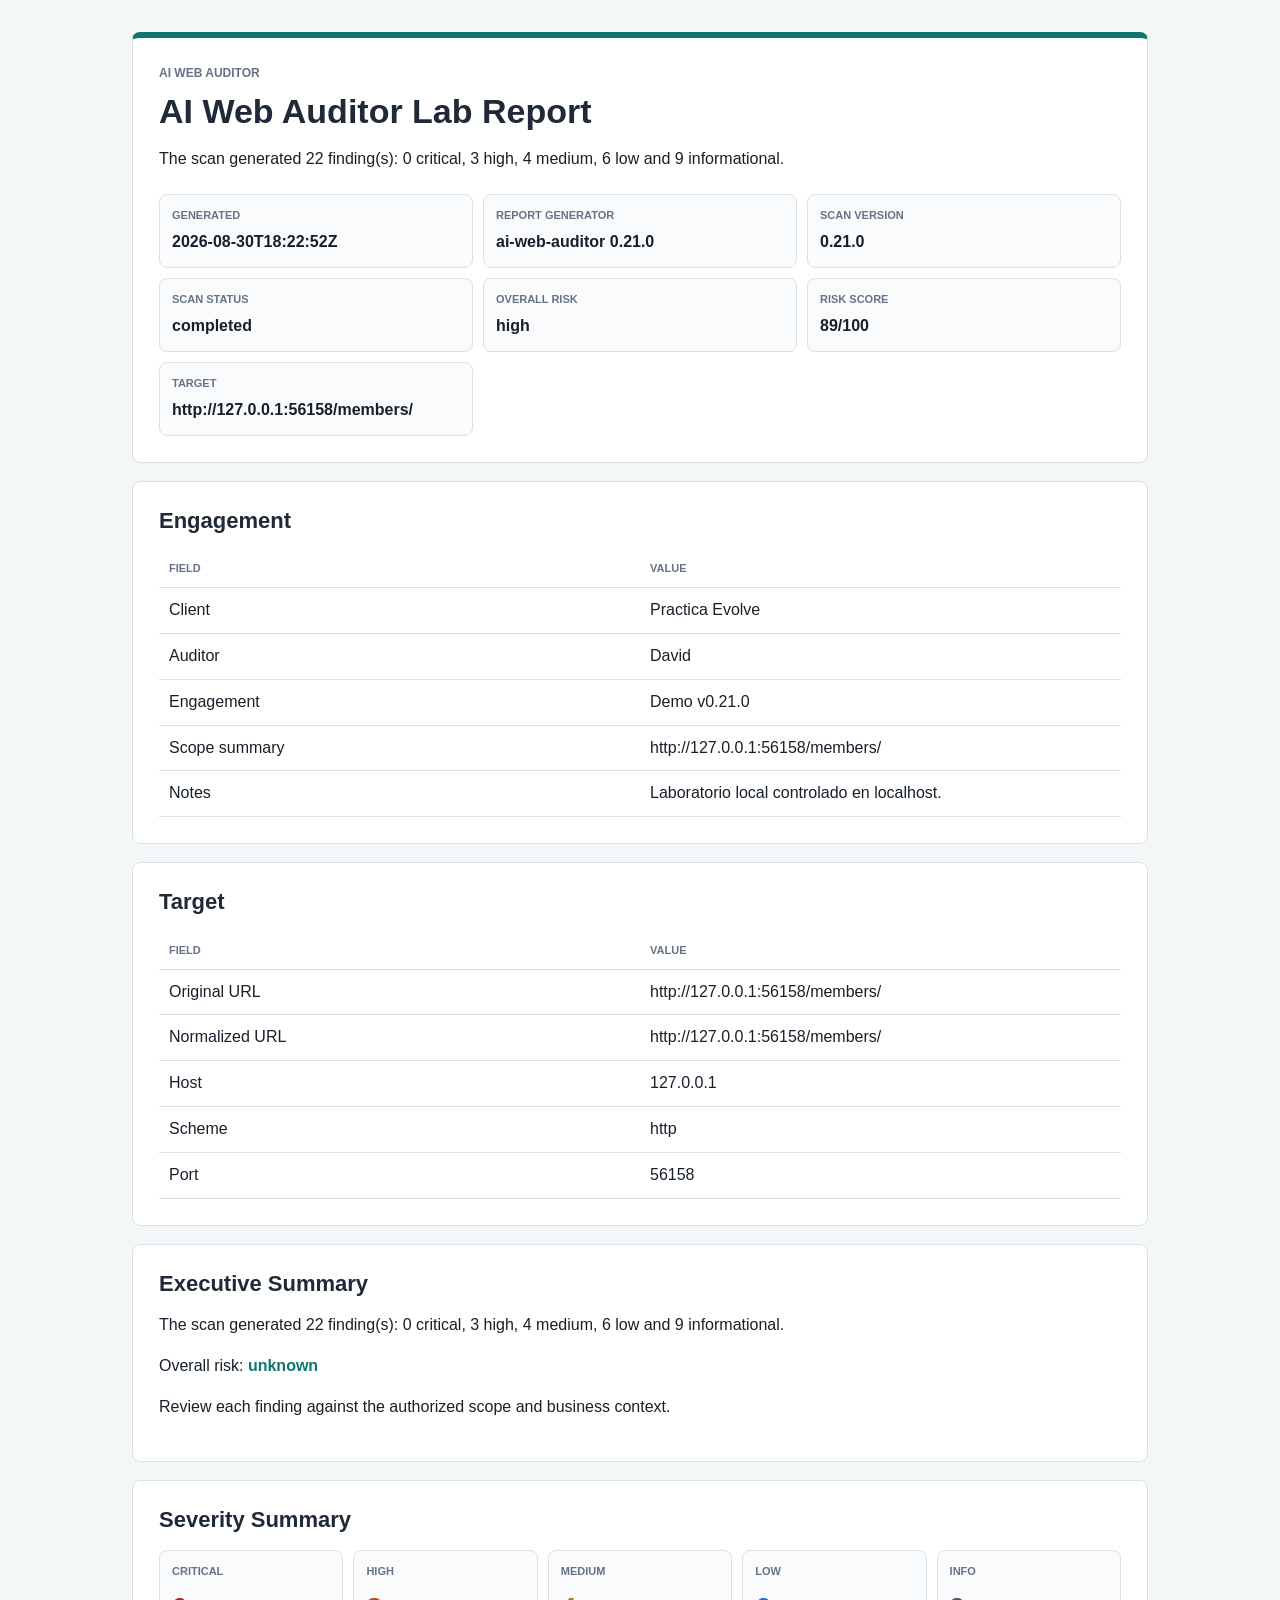
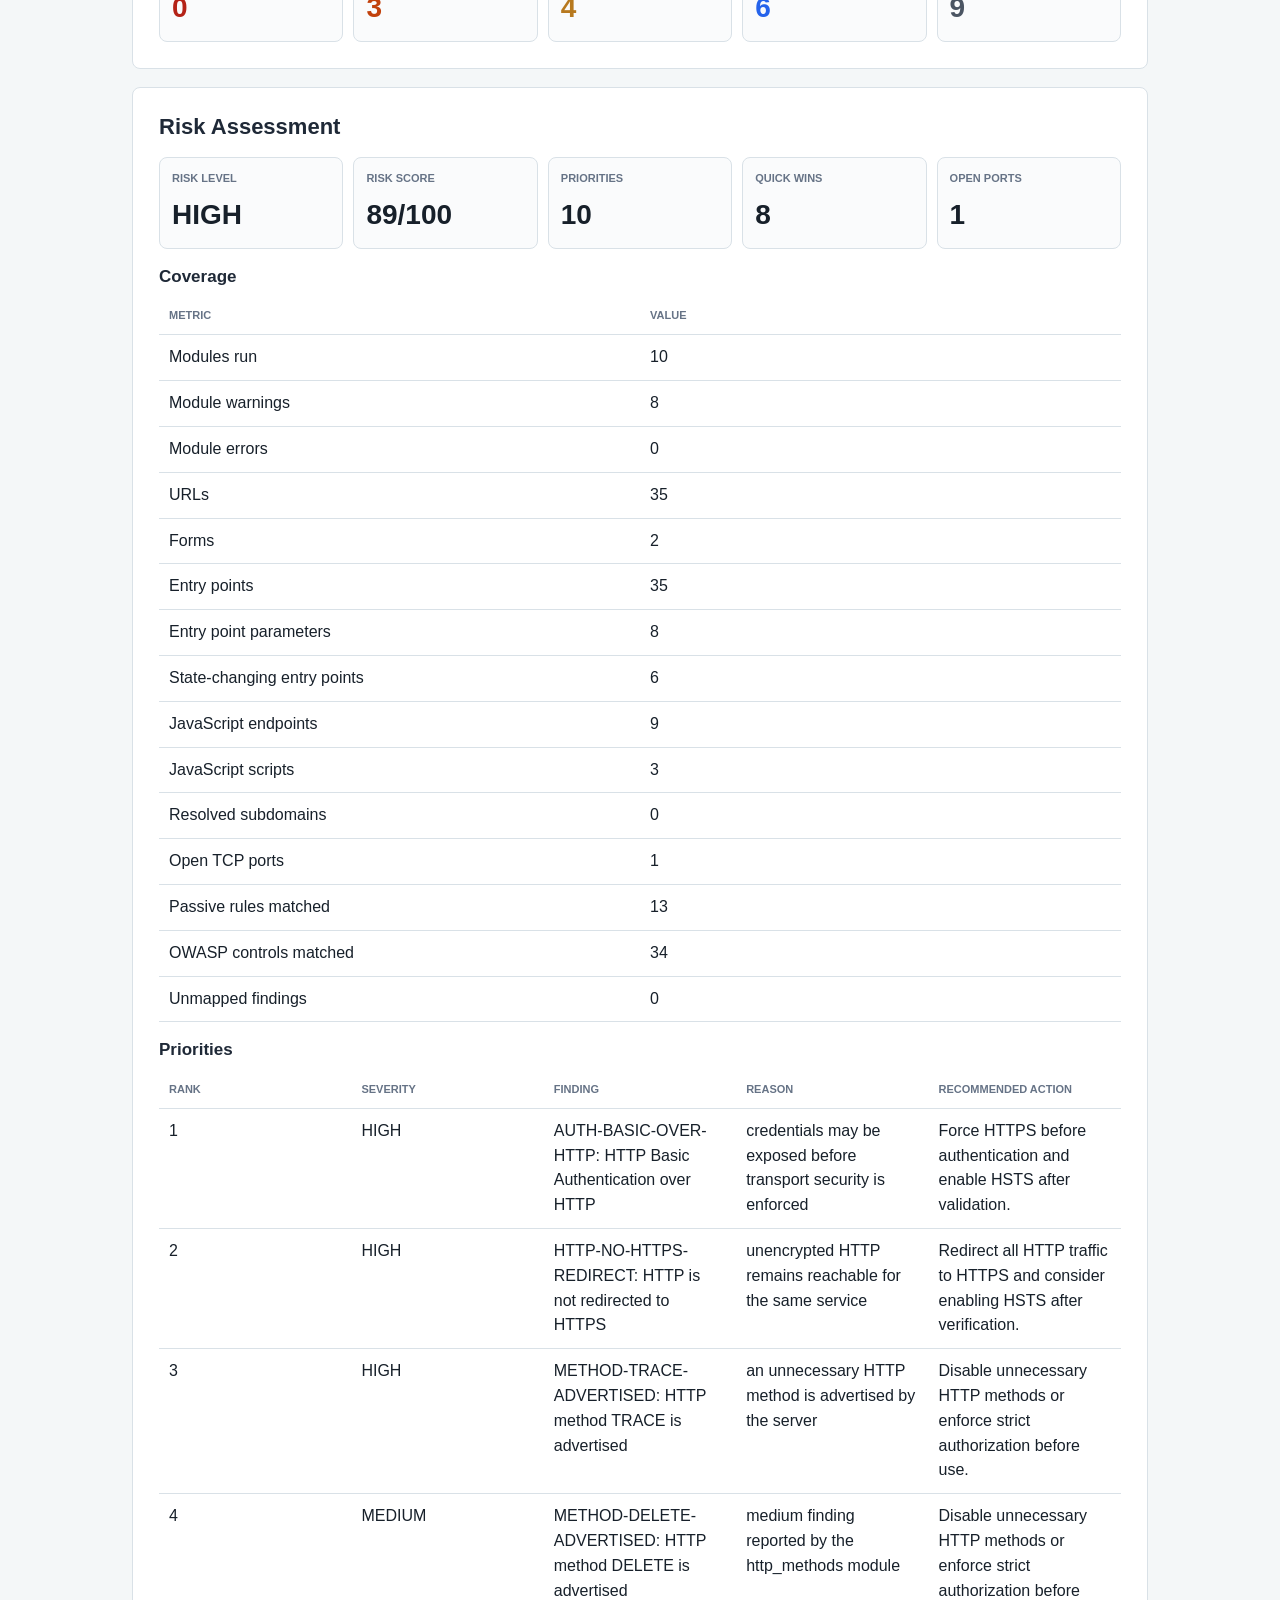
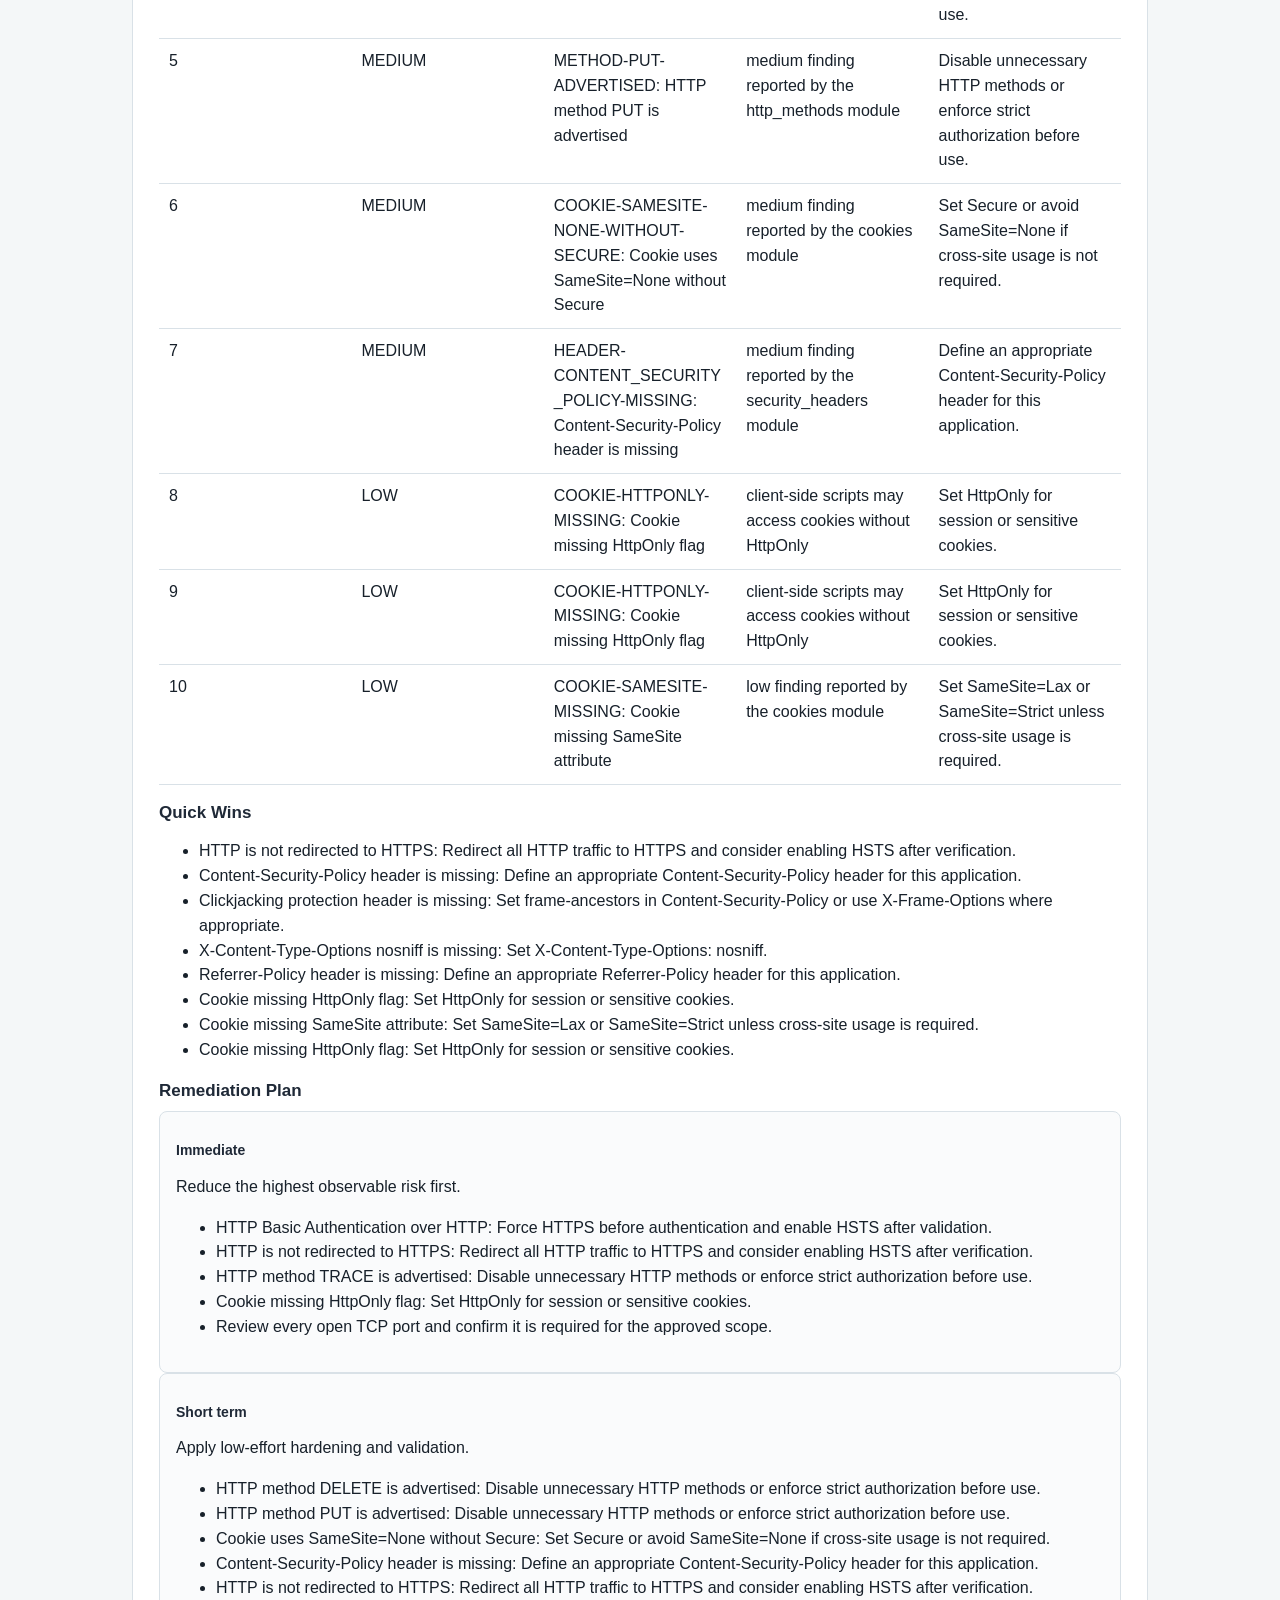
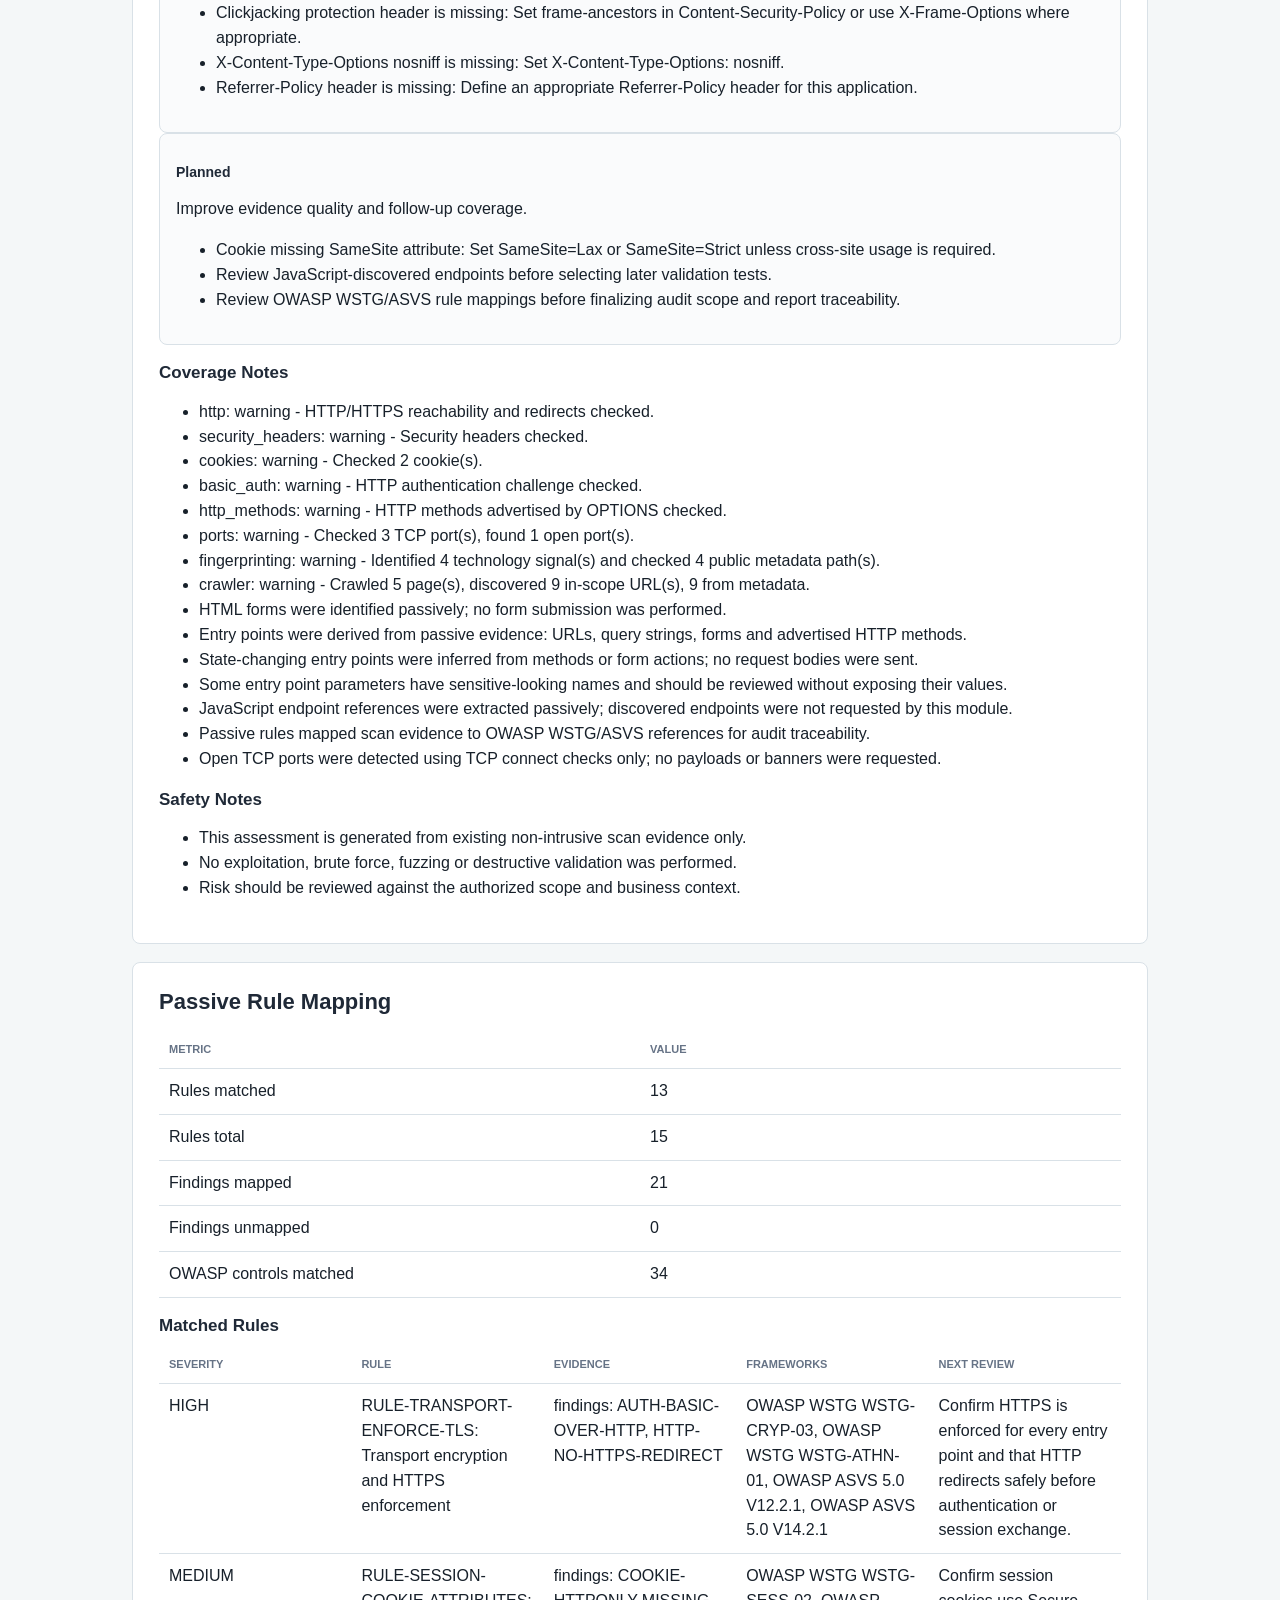
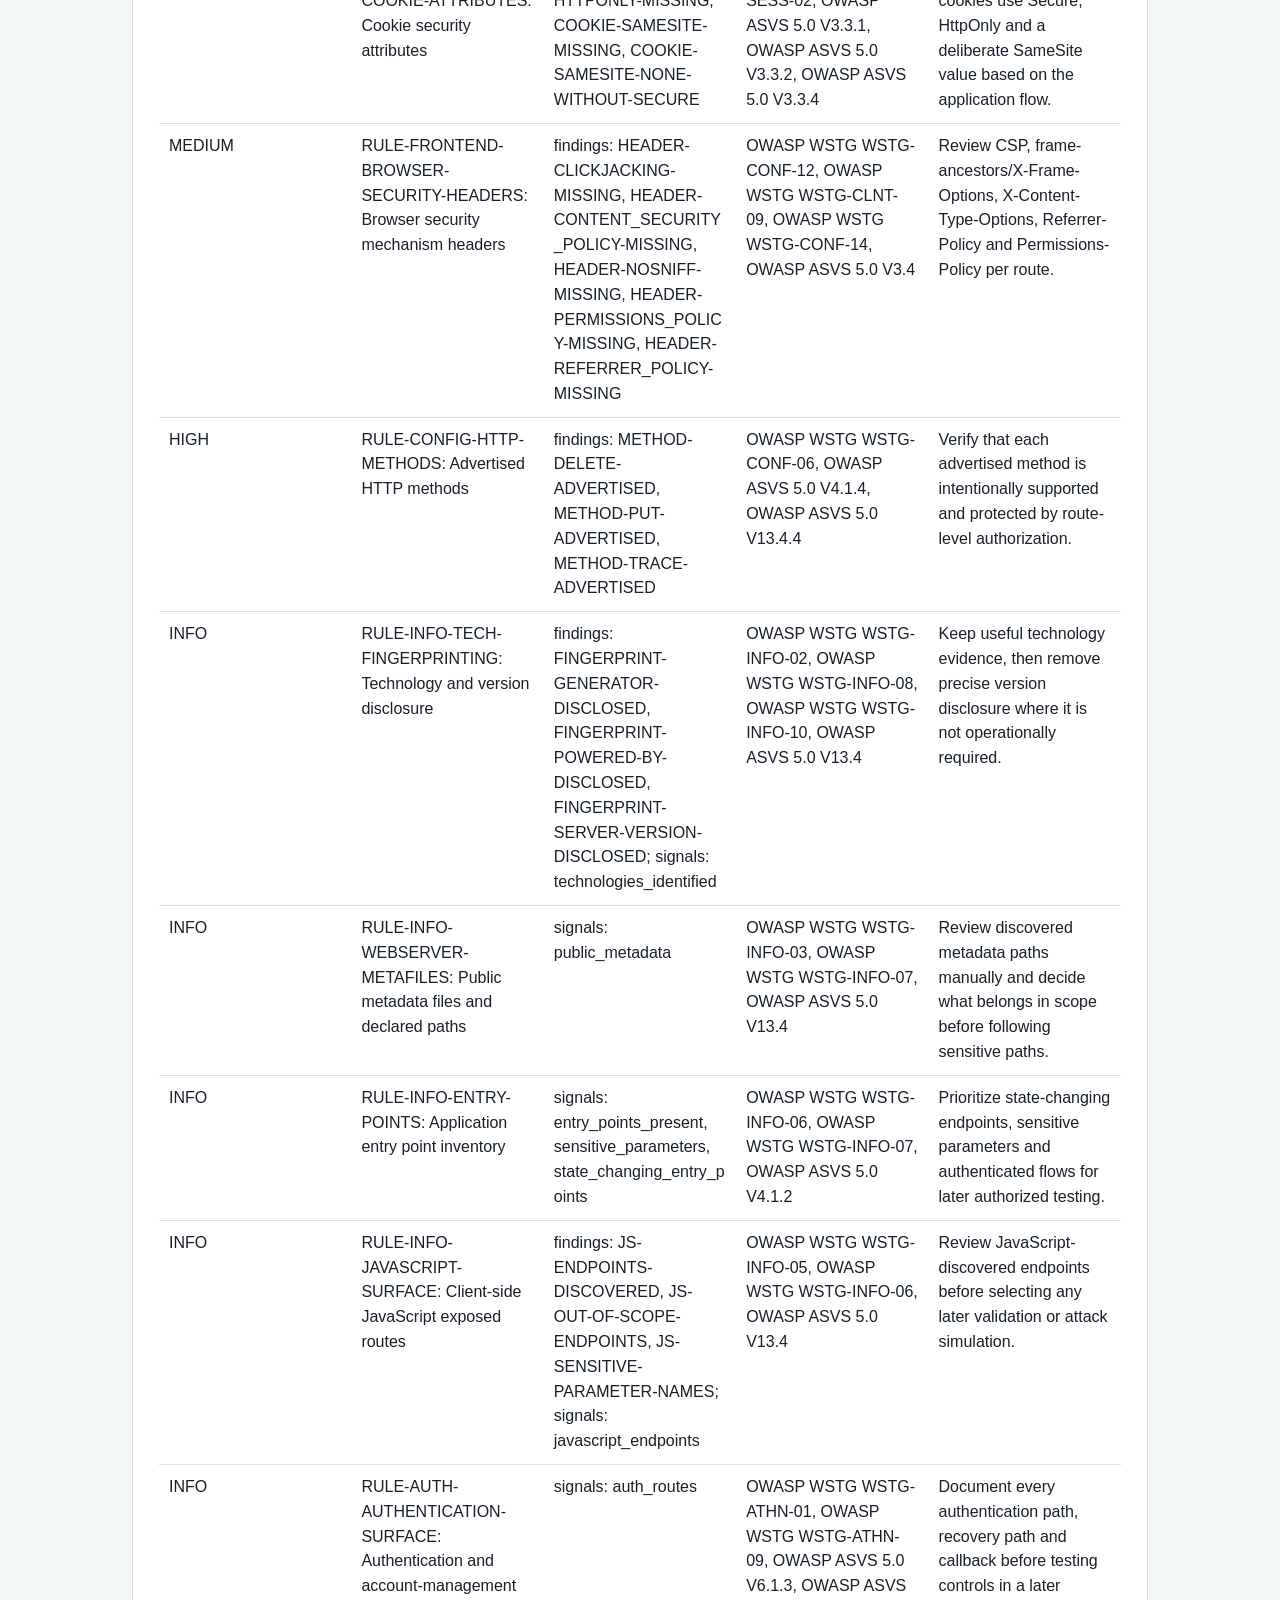
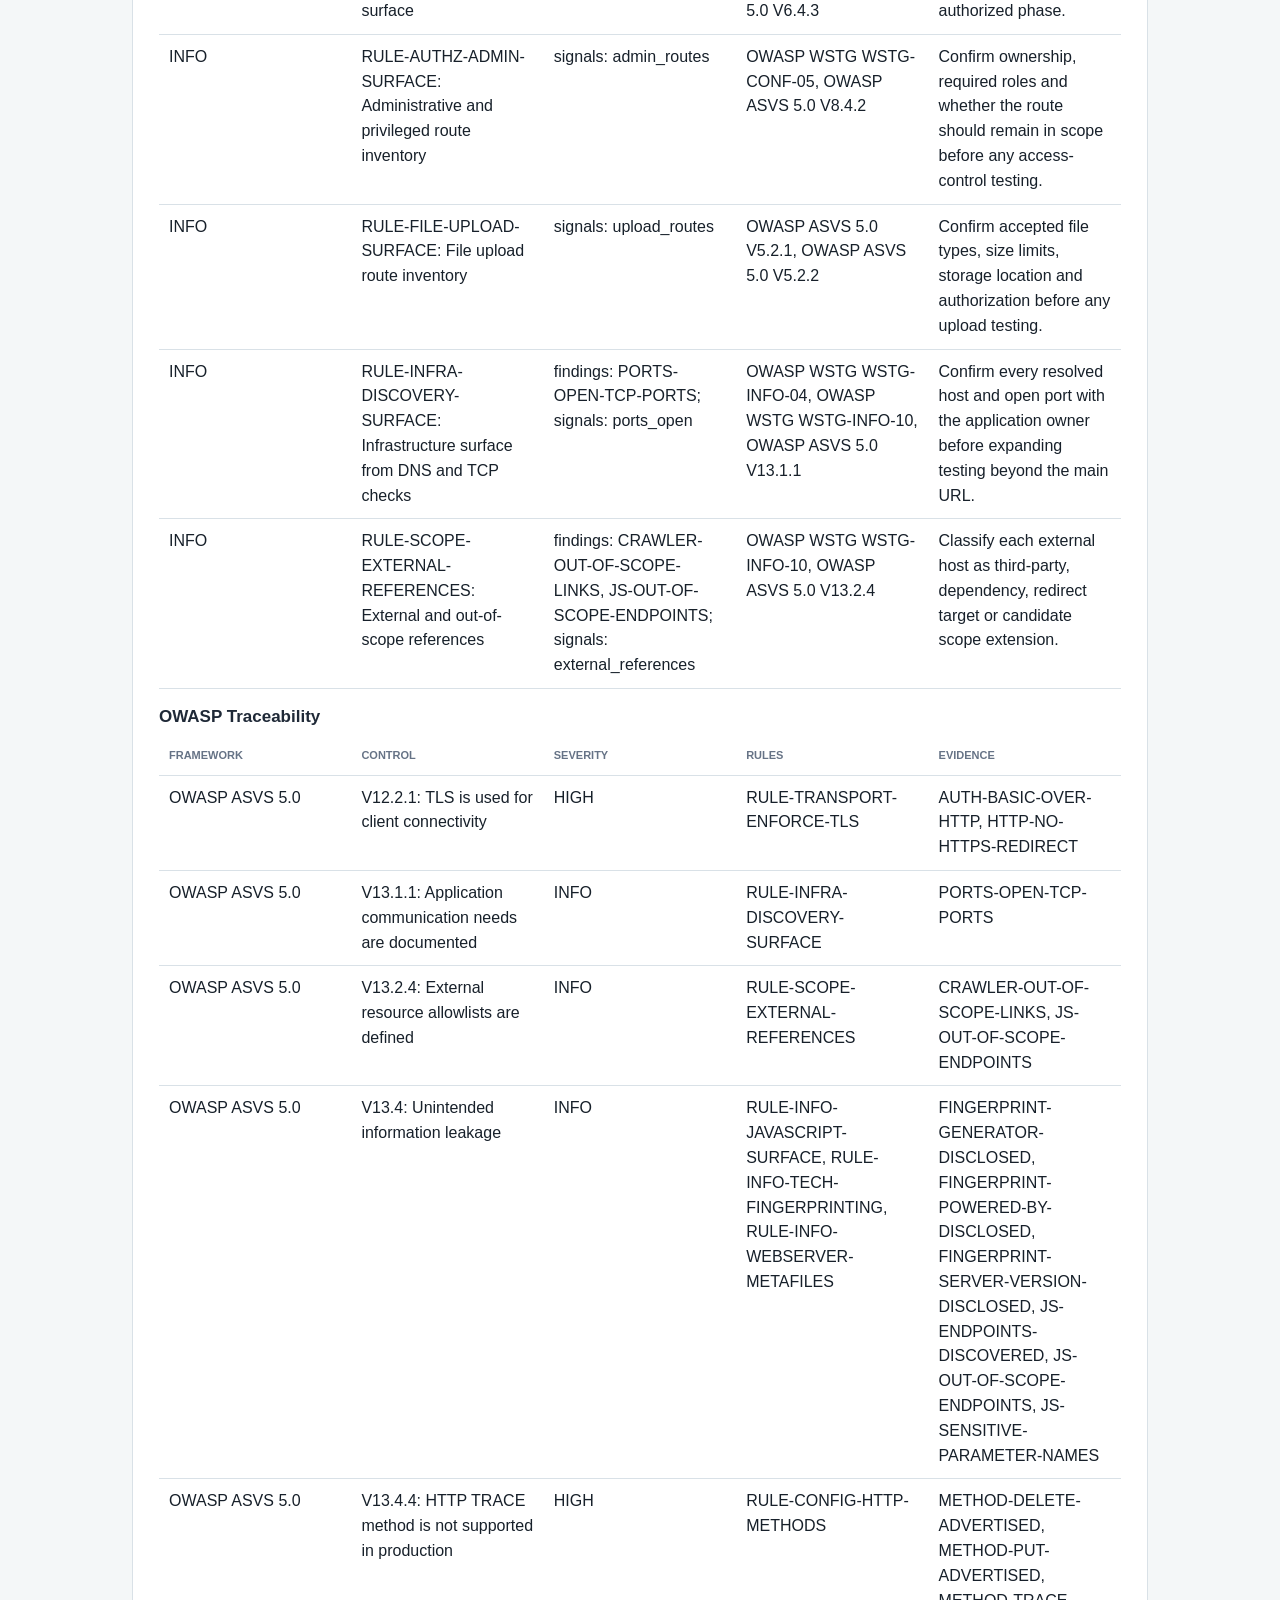
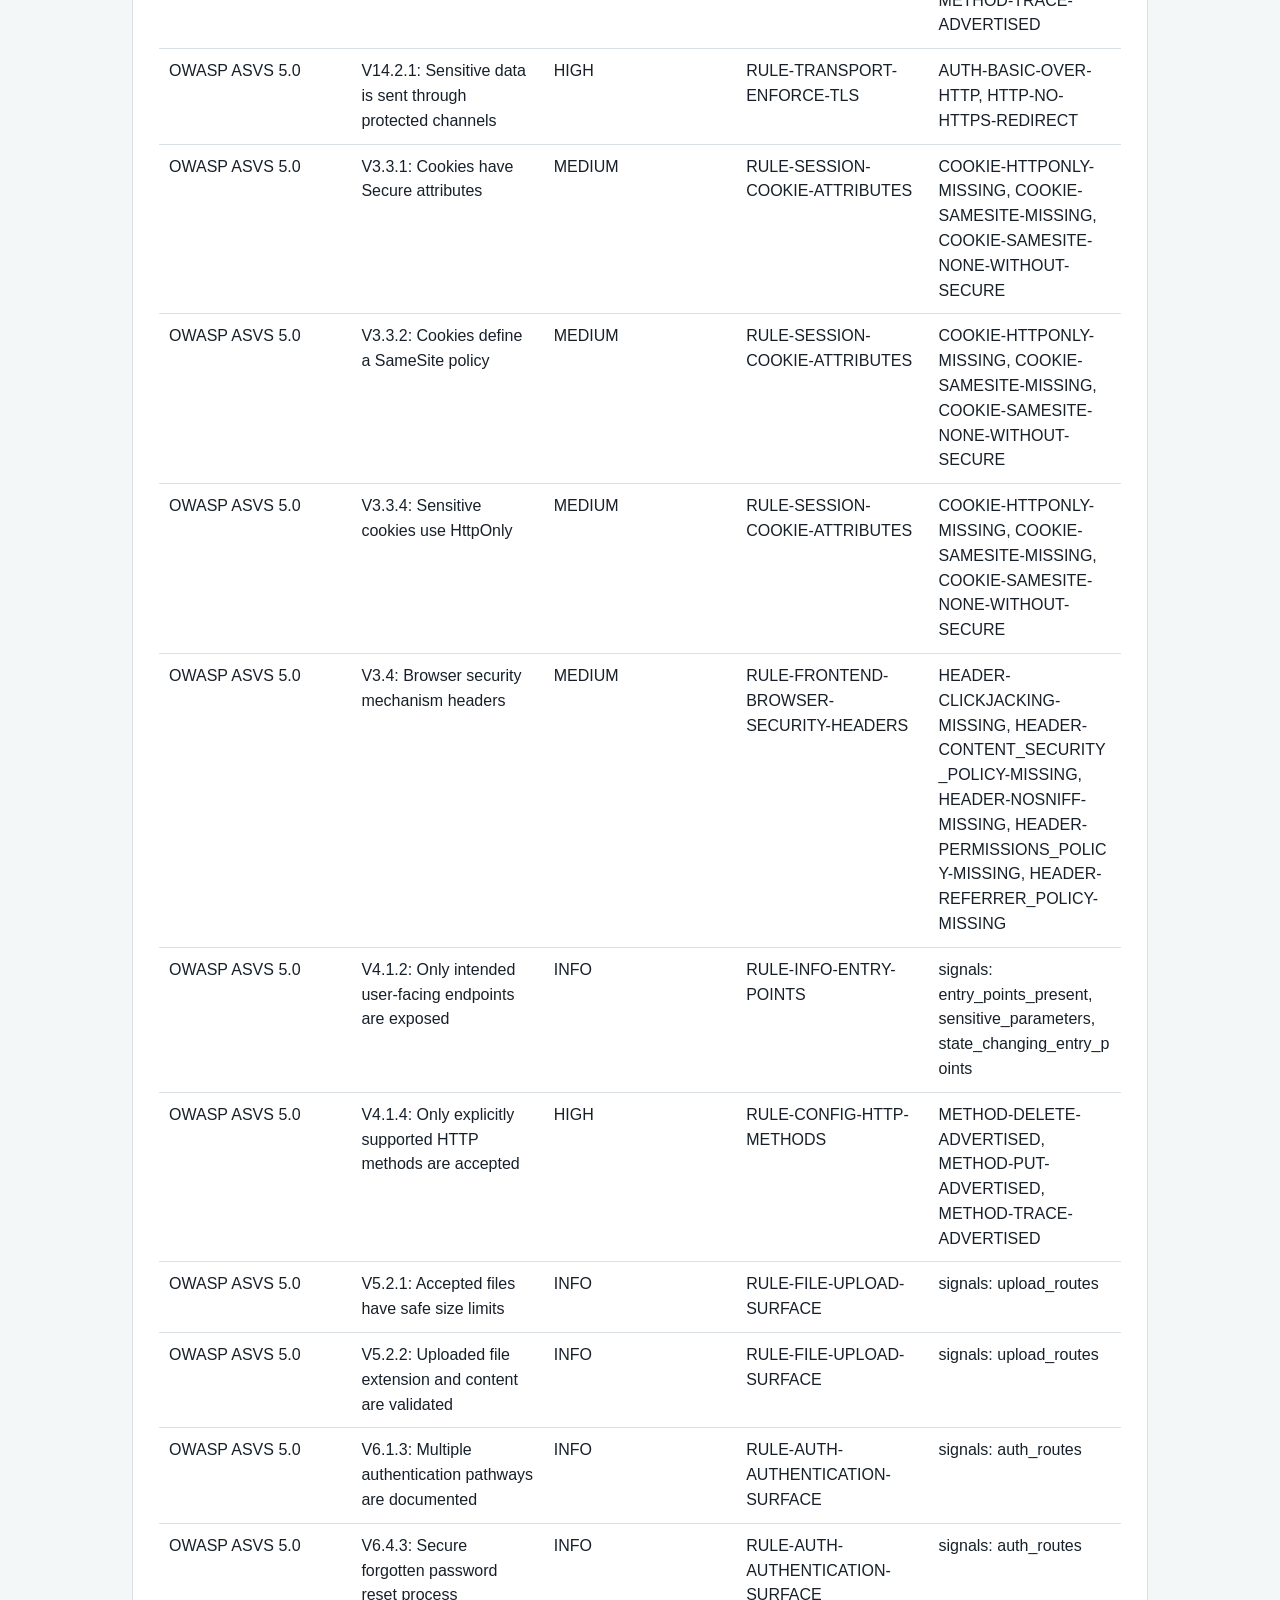
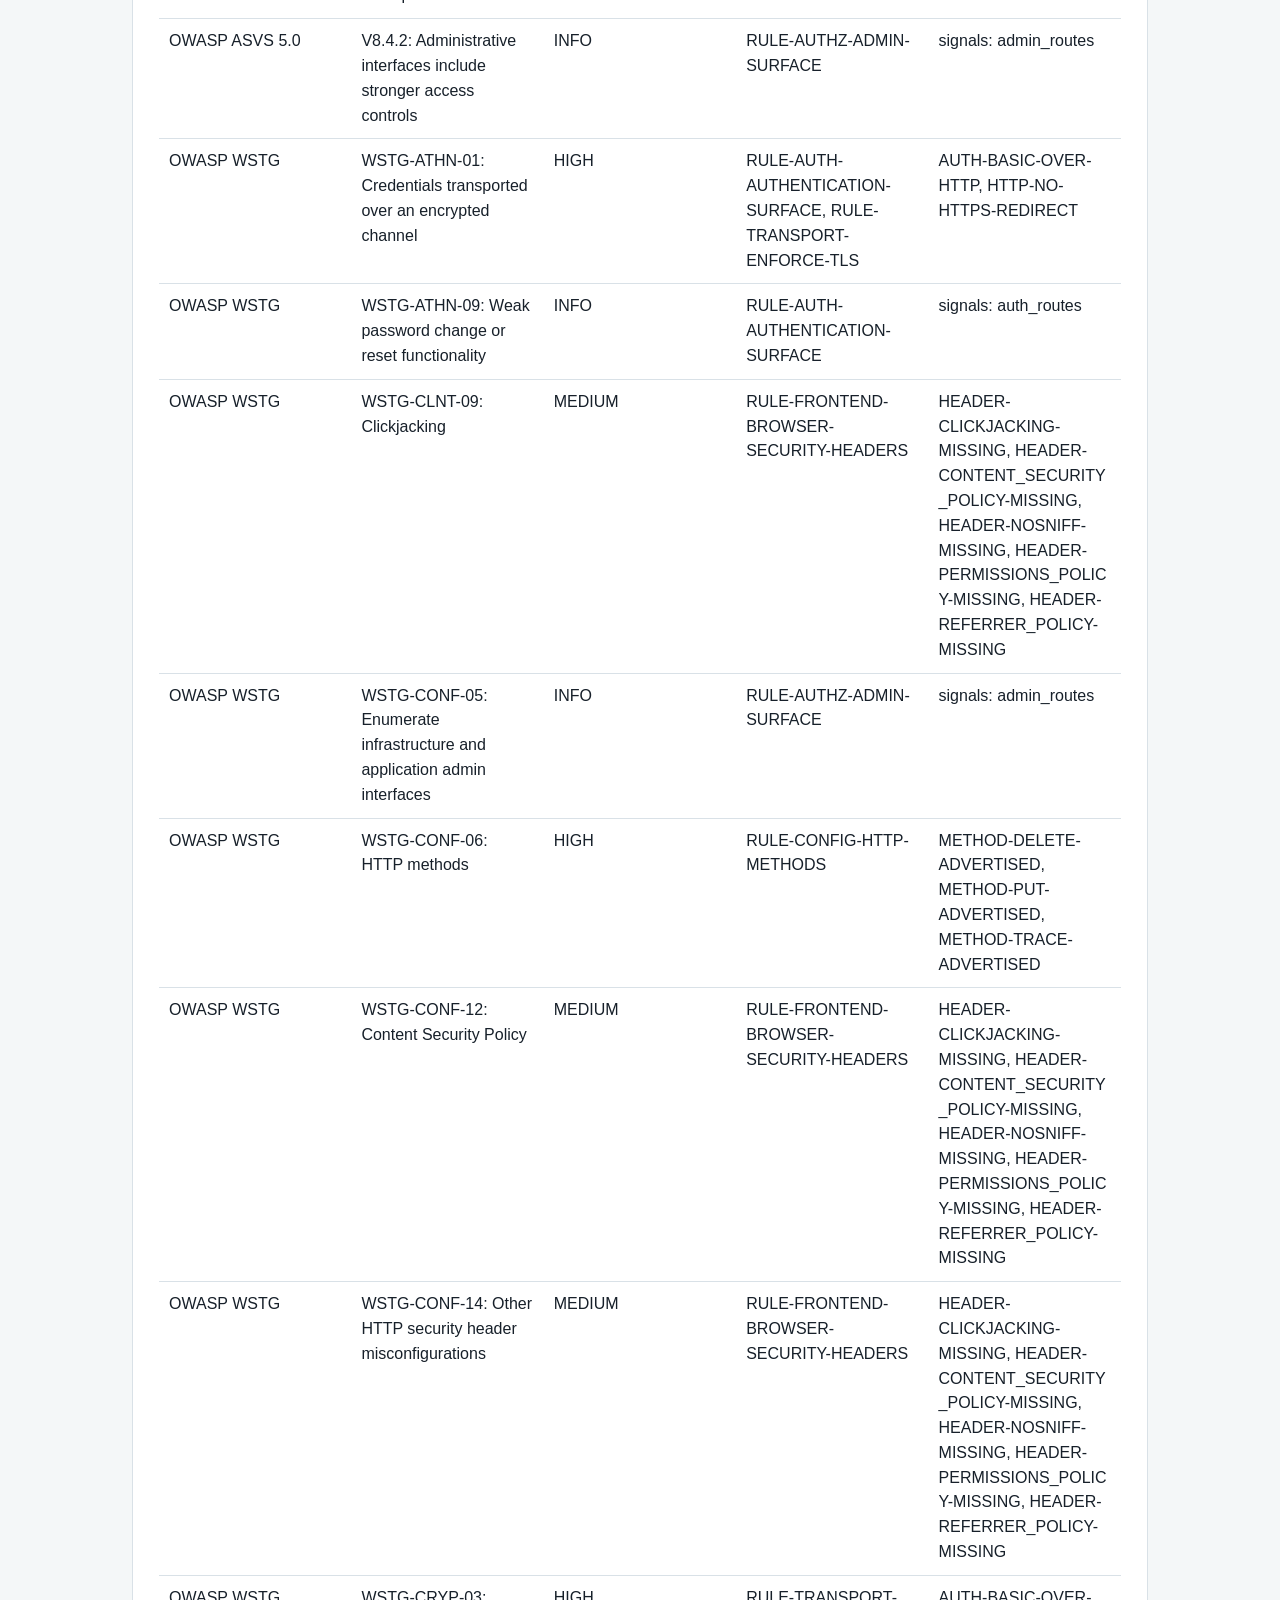
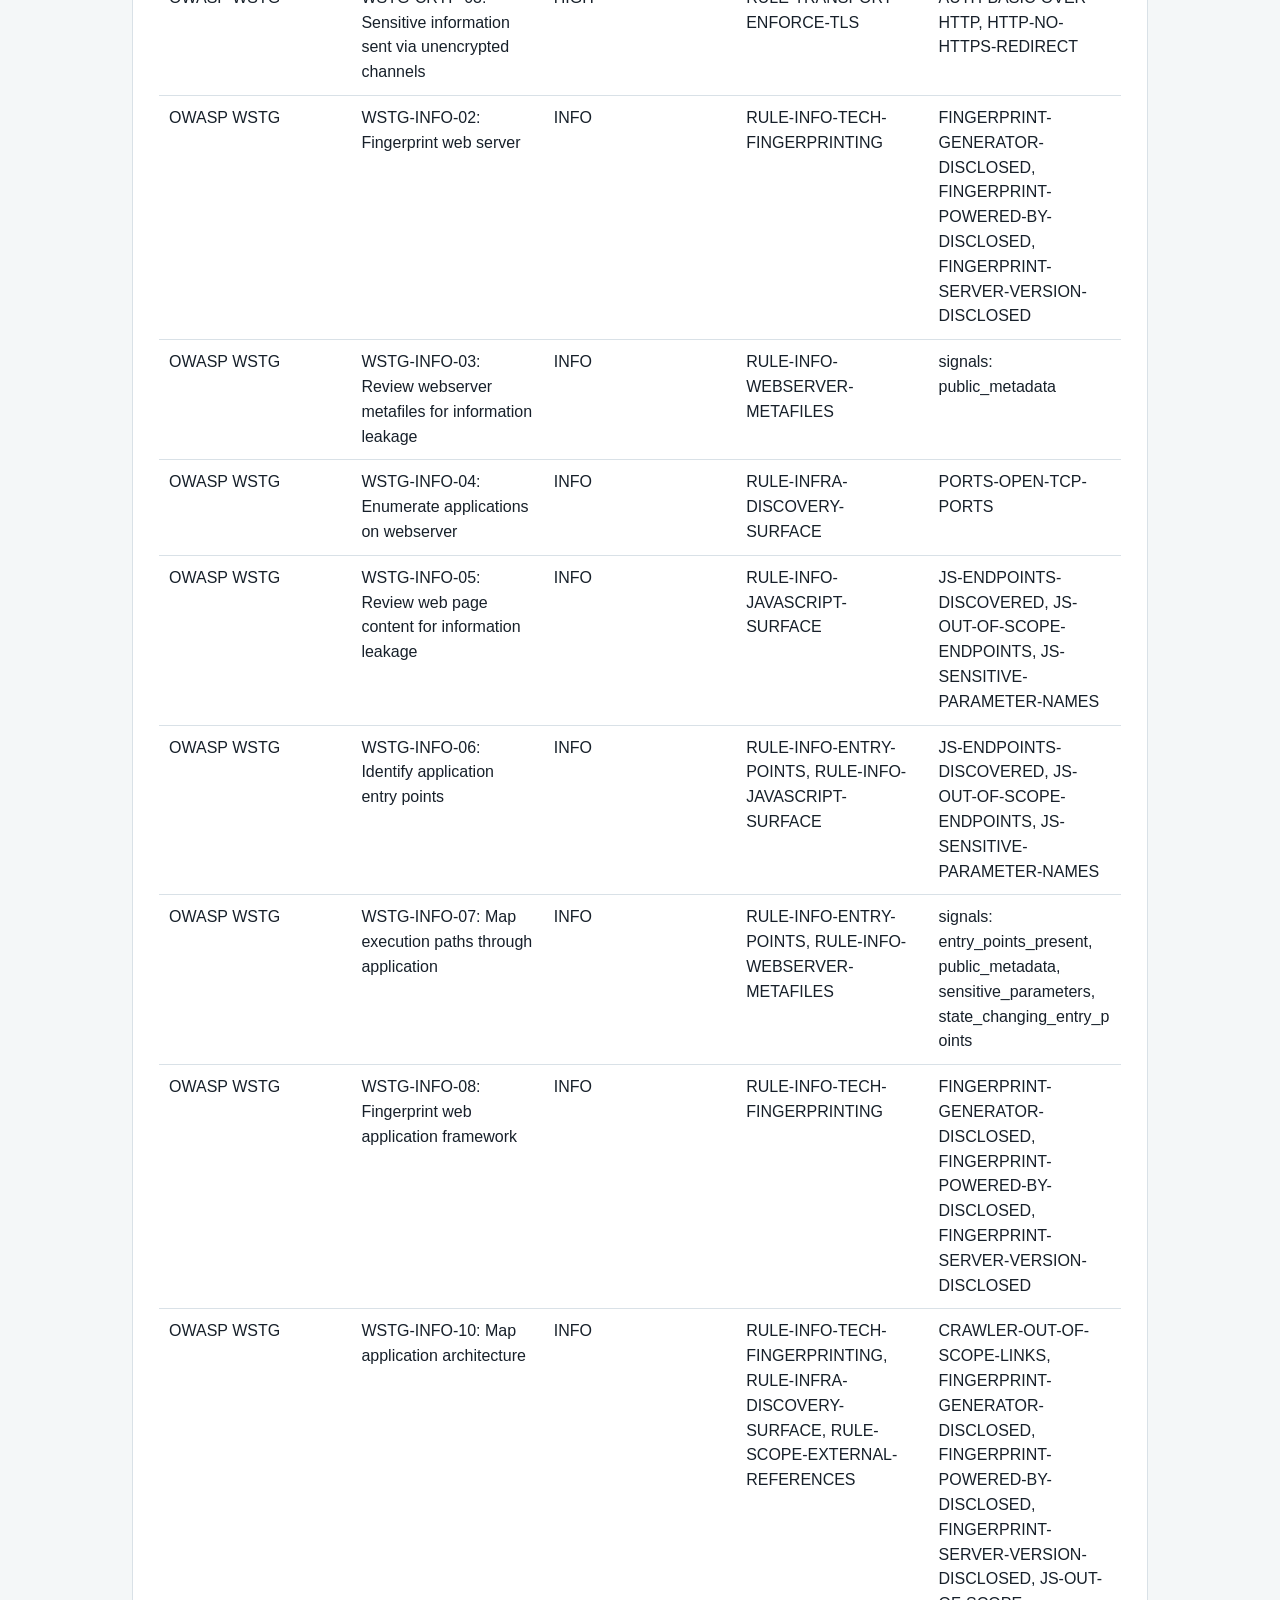
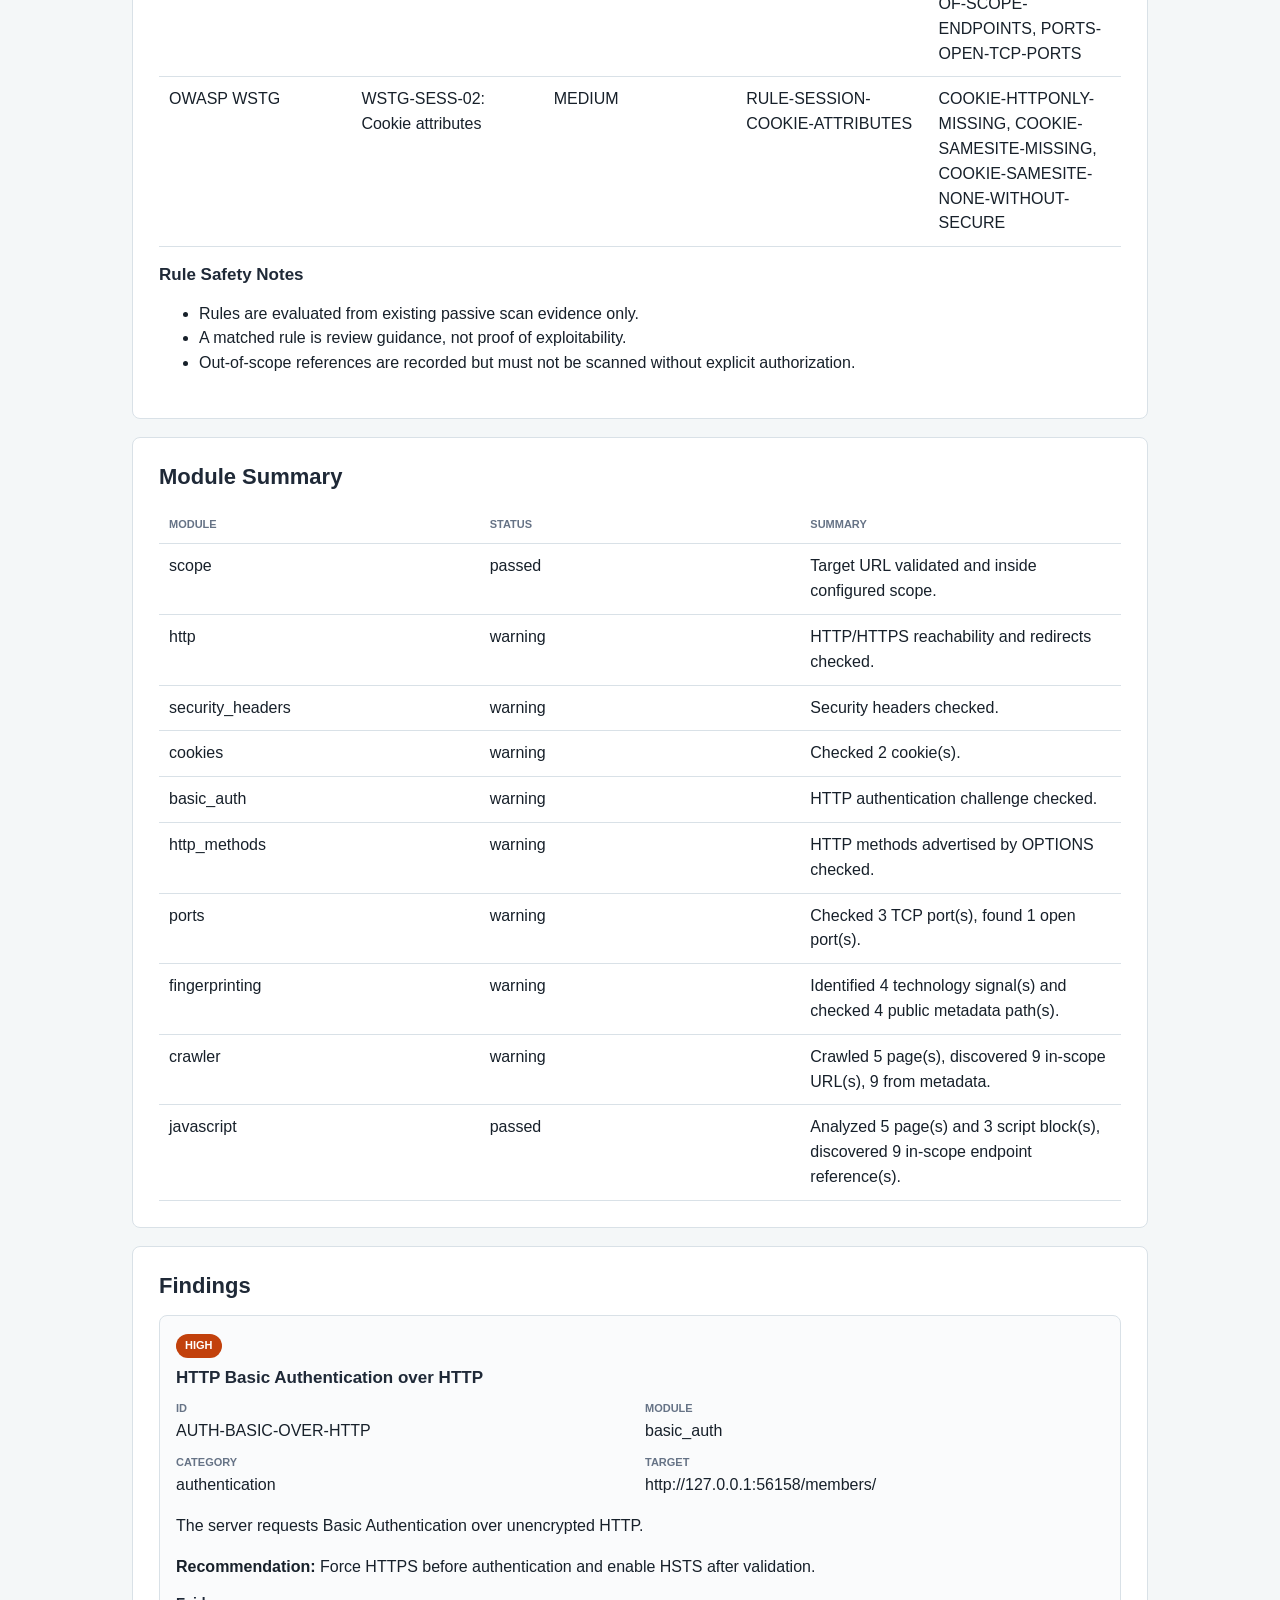
==== commit ee91a254: "Add passive OWASP rule mapping" ====
--- a/examples/report-example.html
+++ b/examples/report-example.html
@@ -191,22 +191,22 @@
 <h1>AI Web Auditor Lab Report</h1>
 <p>The scan generated 22 finding(s): 0 critical, 3 high, 4 medium, 6 low and 9 informational.</p>
 <div class="cover-grid">
-<div><span>Generated</span><strong>2026-08-27T21:15:27Z</strong></div>
-<div><span>Report generator</span><strong>ai-web-auditor 0.20.0</strong></div>
-<div><span>Scan version</span><strong>0.20.0</strong></div>
+<div><span>Generated</span><strong>2026-08-30T18:22:52Z</strong></div>
+<div><span>Report generator</span><strong>ai-web-auditor 0.21.0</strong></div>
+<div><span>Scan version</span><strong>0.21.0</strong></div>
 <div><span>Scan status</span><strong>completed</strong></div>
 <div><span>Overall risk</span><strong>high</strong></div>
 <div><span>Risk score</span><strong>89/100</strong></div>
-<div><span>Target</span><strong>http://127.0.0.1:62685/members/</strong></div>
+<div><span>Target</span><strong>http://127.0.0.1:56158/members/</strong></div>
 </div>
 </section>
 <section class="section">
 <h2>Engagement</h2>
-<table><thead><tr><th>Field</th><th>Value</th></tr></thead><tbody><tr><td>Client</td><td>Practica Evolve</td></tr><tr><td>Auditor</td><td>David</td></tr><tr><td>Engagement</td><td>Demo v0.20.0</td></tr><tr><td>Scope summary</td><td>http://127.0.0.1:62685/members/</td></tr><tr><td>Notes</td><td>Laboratorio local controlado en localhost.</td></tr></tbody></table>
+<table><thead><tr><th>Field</th><th>Value</th></tr></thead><tbody><tr><td>Client</td><td>Practica Evolve</td></tr><tr><td>Auditor</td><td>David</td></tr><tr><td>Engagement</td><td>Demo v0.21.0</td></tr><tr><td>Scope summary</td><td>http://127.0.0.1:56158/members/</td></tr><tr><td>Notes</td><td>Laboratorio local controlado en localhost.</td></tr></tbody></table>
 </section>
 <section class="section">
 <h2>Target</h2>
-<table><thead><tr><th>Field</th><th>Value</th></tr></thead><tbody><tr><td>Original URL</td><td>http://127.0.0.1:62685/members/</td></tr><tr><td>Normalized URL</td><td>http://127.0.0.1:62685/members/</td></tr><tr><td>Host</td><td>127.0.0.1</td></tr><tr><td>Scheme</td><td>http</td></tr><tr><td>Port</td><td>62685</td></tr></tbody></table>
+<table><thead><tr><th>Field</th><th>Value</th></tr></thead><tbody><tr><td>Original URL</td><td>http://127.0.0.1:56158/members/</td></tr><tr><td>Normalized URL</td><td>http://127.0.0.1:56158/members/</td></tr><tr><td>Host</td><td>127.0.0.1</td></tr><tr><td>Scheme</td><td>http</td></tr><tr><td>Port</td><td>56158</td></tr></tbody></table>
 </section>
 <section class="section">
 <h2>Executive Summary</h2>
@@ -234,7 +234,7 @@
 <div class="severity-card"><span>Open ports</span><strong>1</strong></div>
 </div>
 <h3>Coverage</h3>
-<table><thead><tr><th>Metric</th><th>Value</th></tr></thead><tbody><tr><td>Modules run</td><td>10</td></tr><tr><td>Module warnings</td><td>8</td></tr><tr><td>Module errors</td><td>0</td></tr><tr><td>URLs</td><td>35</td></tr><tr><td>Forms</td><td>2</td></tr><tr><td>Entry points</td><td>35</td></tr><tr><td>Entry point parameters</td><td>8</td></tr><tr><td>State-changing entry points</td><td>6</td></tr><tr><td>JavaScript endpoints</td><td>9</td></tr><tr><td>JavaScript scripts</td><td>3</td></tr><tr><td>Resolved subdomains</td><td>0</td></tr><tr><td>Open TCP ports</td><td>1</td></tr></tbody></table>
+<table><thead><tr><th>Metric</th><th>Value</th></tr></thead><tbody><tr><td>Modules run</td><td>10</td></tr><tr><td>Module warnings</td><td>8</td></tr><tr><td>Module errors</td><td>0</td></tr><tr><td>URLs</td><td>35</td></tr><tr><td>Forms</td><td>2</td></tr><tr><td>Entry points</td><td>35</td></tr><tr><td>Entry point parameters</td><td>8</td></tr><tr><td>State-changing entry points</td><td>6</td></tr><tr><td>JavaScript endpoints</td><td>9</td></tr><tr><td>JavaScript scripts</td><td>3</td></tr><tr><td>Resolved subdomains</td><td>0</td></tr><tr><td>Open TCP ports</td><td>1</td></tr><tr><td>Passive rules matched</td><td>13</td></tr><tr><td>OWASP controls matched</td><td>34</td></tr><tr><td>Unmapped findings</td><td>0</td></tr></tbody></table>
 <h3>Priorities</h3>
 <table><thead><tr><th>Rank</th><th>Severity</th><th>Finding</th><th>Reason</th><th>Recommended action</th></tr></thead><tbody><tr><td>1</td><td>HIGH</td><td>AUTH-BASIC-OVER-HTTP: HTTP Basic Authentication over HTTP</td><td>credentials may be exposed before transport security is enforced</td><td>Force HTTPS before authentication and enable HSTS after validation.</td></tr><tr><td>2</td><td>HIGH</td><td>HTTP-NO-HTTPS-REDIRECT: HTTP is not redirected to HTTPS</td><td>unencrypted HTTP remains reachable for the same service</td><td>Redirect all HTTP traffic to HTTPS and consider enabling HSTS after verification.</td></tr><tr><td>3</td><td>HIGH</td><td>METHOD-TRACE-ADVERTISED: HTTP method TRACE is advertised</td><td>an unnecessary HTTP method is advertised by the server</td><td>Disable unnecessary HTTP methods or enforce strict authorization before use.</td></tr><tr><td>4</td><td>MEDIUM</td><td>METHOD-DELETE-ADVERTISED: HTTP method DELETE is advertised</td><td>medium finding reported by the http_methods module</td><td>Disable unnecessary HTTP methods or enforce strict authorization before use.</td></tr><tr><td>5</td><td>MEDIUM</td><td>METHOD-PUT-ADVERTISED: HTTP method PUT is advertised</td><td>medium finding reported by the http_methods module</td><td>Disable unnecessary HTTP methods or enforce strict authorization before use.</td></tr><tr><td>6</td><td>MEDIUM</td><td>COOKIE-SAMESITE-NONE-WITHOUT-SECURE: Cookie uses SameSite=None without Secure</td><td>medium finding reported by the cookies module</td><td>Set Secure or avoid SameSite=None if cross-site usage is not required.</td></tr><tr><td>7</td><td>MEDIUM</td><td>HEADER-CONTENT_SECURITY_POLICY-MISSING: Content-Security-Policy header is missing</td><td>medium finding reported by the security_headers module</td><td>Define an appropriate Content-Security-Policy header for this application.</td></tr><tr><td>8</td><td>LOW</td><td>COOKIE-HTTPONLY-MISSING: Cookie missing HttpOnly flag</td><td>client-side scripts may access cookies without HttpOnly</td><td>Set HttpOnly for session or sensitive cookies.</td></tr><tr><td>9</td><td>LOW</td><td>COOKIE-HTTPONLY-MISSING: Cookie missing HttpOnly flag</td><td>client-side scripts may access cookies without HttpOnly</td><td>Set HttpOnly for session or sensitive cookies.</td></tr><tr><td>10</td><td>LOW</td><td>COOKIE-SAMESITE-MISSING: Cookie missing SameSite attribute</td><td>low finding reported by the cookies module</td><td>Set SameSite=Lax or SameSite=Strict unless cross-site usage is required.</td></tr></tbody></table>
 <h3>Quick Wins</h3>
@@ -253,12 +253,22 @@
 <article class="finding-card">
 <h4>Planned</h4>
 <p>Improve evidence quality and follow-up coverage.</p>
-<ul><li>Cookie missing SameSite attribute: Set SameSite=Lax or SameSite=Strict unless cross-site usage is required.</li><li>Review JavaScript-discovered endpoints before selecting later validation tests.</li></ul>
+<ul><li>Cookie missing SameSite attribute: Set SameSite=Lax or SameSite=Strict unless cross-site usage is required.</li><li>Review JavaScript-discovered endpoints before selecting later validation tests.</li><li>Review OWASP WSTG/ASVS rule mappings before finalizing audit scope and report traceability.</li></ul>
 </article>
 <h3>Coverage Notes</h3>
-<ul><li>http: warning - HTTP/HTTPS reachability and redirects checked.</li><li>security_headers: warning - Security headers checked.</li><li>cookies: warning - Checked 2 cookie(s).</li><li>basic_auth: warning - HTTP authentication challenge checked.</li><li>http_methods: warning - HTTP methods advertised by OPTIONS checked.</li><li>ports: warning - Checked 3 TCP port(s), found 1 open port(s).</li><li>fingerprinting: warning - Identified 4 technology signal(s) and checked 4 public metadata path(s).</li><li>crawler: warning - Crawled 5 page(s), discovered 9 in-scope URL(s), 9 from metadata.</li><li>HTML forms were identified passively; no form submission was performed.</li><li>Entry points were derived from passive evidence: URLs, query strings, forms and advertised HTTP methods.</li><li>State-changing entry points were inferred from methods or form actions; no request bodies were sent.</li><li>Some entry point parameters have sensitive-looking names and should be reviewed without exposing their values.</li><li>JavaScript endpoint references were extracted passively; discovered endpoints were not requested by this module.</li><li>Open TCP ports were detected using TCP connect checks only; no payloads or banners were requested.</li></ul>
+<ul><li>http: warning - HTTP/HTTPS reachability and redirects checked.</li><li>security_headers: warning - Security headers checked.</li><li>cookies: warning - Checked 2 cookie(s).</li><li>basic_auth: warning - HTTP authentication challenge checked.</li><li>http_methods: warning - HTTP methods advertised by OPTIONS checked.</li><li>ports: warning - Checked 3 TCP port(s), found 1 open port(s).</li><li>fingerprinting: warning - Identified 4 technology signal(s) and checked 4 public metadata path(s).</li><li>crawler: warning - Crawled 5 page(s), discovered 9 in-scope URL(s), 9 from metadata.</li><li>HTML forms were identified passively; no form submission was performed.</li><li>Entry points were derived from passive evidence: URLs, query strings, forms and advertised HTTP methods.</li><li>State-changing entry points were inferred from methods or form actions; no request bodies were sent.</li><li>Some entry point parameters have sensitive-looking names and should be reviewed without exposing their values.</li><li>JavaScript endpoint references were extracted passively; discovered endpoints were not requested by this module.</li><li>Passive rules mapped scan evidence to OWASP WSTG/ASVS references for audit traceability.</li><li>Open TCP ports were detected using TCP connect checks only; no payloads or banners were requested.</li></ul>
 <h3>Safety Notes</h3>
 <ul><li>This assessment is generated from existing non-intrusive scan evidence only.</li><li>No exploitation, brute force, fuzzing or destructive validation was performed.</li><li>Risk should be reviewed against the authorized scope and business context.</li></ul>
+</section>
+<section class="section">
+<h2>Passive Rule Mapping</h2>
+<table><thead><tr><th>Metric</th><th>Value</th></tr></thead><tbody><tr><td>Rules matched</td><td>13</td></tr><tr><td>Rules total</td><td>15</td></tr><tr><td>Findings mapped</td><td>21</td></tr><tr><td>Findings unmapped</td><td>0</td></tr><tr><td>OWASP controls matched</td><td>34</td></tr></tbody></table>
+<h3>Matched Rules</h3>
+<table><thead><tr><th>Severity</th><th>Rule</th><th>Evidence</th><th>Frameworks</th><th>Next review</th></tr></thead><tbody><tr><td>HIGH</td><td>RULE-TRANSPORT-ENFORCE-TLS: Transport encryption and HTTPS enforcement</td><td>findings: AUTH-BASIC-OVER-HTTP, HTTP-NO-HTTPS-REDIRECT</td><td>OWASP WSTG WSTG-CRYP-03, OWASP WSTG WSTG-ATHN-01, OWASP ASVS 5.0 V12.2.1, OWASP ASVS 5.0 V14.2.1</td><td>Confirm HTTPS is enforced for every entry point and that HTTP redirects safely before authentication or session exchange.</td></tr><tr><td>MEDIUM</td><td>RULE-SESSION-COOKIE-ATTRIBUTES: Cookie security attributes</td><td>findings: COOKIE-HTTPONLY-MISSING, COOKIE-SAMESITE-MISSING, COOKIE-SAMESITE-NONE-WITHOUT-SECURE</td><td>OWASP WSTG WSTG-SESS-02, OWASP ASVS 5.0 V3.3.1, OWASP ASVS 5.0 V3.3.2, OWASP ASVS 5.0 V3.3.4</td><td>Confirm session cookies use Secure, HttpOnly and a deliberate SameSite value based on the application flow.</td></tr><tr><td>MEDIUM</td><td>RULE-FRONTEND-BROWSER-SECURITY-HEADERS: Browser security mechanism headers</td><td>findings: HEADER-CLICKJACKING-MISSING, HEADER-CONTENT_SECURITY_POLICY-MISSING, HEADER-NOSNIFF-MISSING, HEADER-PERMISSIONS_POLICY-MISSING, HEADER-REFERRER_POLICY-MISSING</td><td>OWASP WSTG WSTG-CONF-12, OWASP WSTG WSTG-CLNT-09, OWASP WSTG WSTG-CONF-14, OWASP ASVS 5.0 V3.4</td><td>Review CSP, frame-ancestors/X-Frame-Options, X-Content-Type-Options, Referrer-Policy and Permissions-Policy per route.</td></tr><tr><td>HIGH</td><td>RULE-CONFIG-HTTP-METHODS: Advertised HTTP methods</td><td>findings: METHOD-DELETE-ADVERTISED, METHOD-PUT-ADVERTISED, METHOD-TRACE-ADVERTISED</td><td>OWASP WSTG WSTG-CONF-06, OWASP ASVS 5.0 V4.1.4, OWASP ASVS 5.0 V13.4.4</td><td>Verify that each advertised method is intentionally supported and protected by route-level authorization.</td></tr><tr><td>INFO</td><td>RULE-INFO-TECH-FINGERPRINTING: Technology and version disclosure</td><td>findings: FINGERPRINT-GENERATOR-DISCLOSED, FINGERPRINT-POWERED-BY-DISCLOSED, FINGERPRINT-SERVER-VERSION-DISCLOSED; signals: technologies_identified</td><td>OWASP WSTG WSTG-INFO-02, OWASP WSTG WSTG-INFO-08, OWASP WSTG WSTG-INFO-10, OWASP ASVS 5.0 V13.4</td><td>Keep useful technology evidence, then remove precise version disclosure where it is not operationally required.</td></tr><tr><td>INFO</td><td>RULE-INFO-WEBSERVER-METAFILES: Public metadata files and declared paths</td><td>signals: public_metadata</td><td>OWASP WSTG WSTG-INFO-03, OWASP WSTG WSTG-INFO-07, OWASP ASVS 5.0 V13.4</td><td>Review discovered metadata paths manually and decide what belongs in scope before following sensitive paths.</td></tr><tr><td>INFO</td><td>RULE-INFO-ENTRY-POINTS: Application entry point inventory</td><td>signals: entry_points_present, sensitive_parameters, state_changing_entry_points</td><td>OWASP WSTG WSTG-INFO-06, OWASP WSTG WSTG-INFO-07, OWASP ASVS 5.0 V4.1.2</td><td>Prioritize state-changing endpoints, sensitive parameters and authenticated flows for later authorized testing.</td></tr><tr><td>INFO</td><td>RULE-INFO-JAVASCRIPT-SURFACE: Client-side JavaScript exposed routes</td><td>findings: JS-ENDPOINTS-DISCOVERED, JS-OUT-OF-SCOPE-ENDPOINTS, JS-SENSITIVE-PARAMETER-NAMES; signals: javascript_endpoints</td><td>OWASP WSTG WSTG-INFO-05, OWASP WSTG WSTG-INFO-06, OWASP ASVS 5.0 V13.4</td><td>Review JavaScript-discovered endpoints before selecting any later validation or attack simulation.</td></tr><tr><td>INFO</td><td>RULE-AUTH-AUTHENTICATION-SURFACE: Authentication and account-management surface</td><td>signals: auth_routes</td><td>OWASP WSTG WSTG-ATHN-01, OWASP WSTG WSTG-ATHN-09, OWASP ASVS 5.0 V6.1.3, OWASP ASVS 5.0 V6.4.3</td><td>Document every authentication path, recovery path and callback before testing controls in a later authorized phase.</td></tr><tr><td>INFO</td><td>RULE-AUTHZ-ADMIN-SURFACE: Administrative and privileged route inventory</td><td>signals: admin_routes</td><td>OWASP WSTG WSTG-CONF-05, OWASP ASVS 5.0 V8.4.2</td><td>Confirm ownership, required roles and whether the route should remain in scope before any access-control testing.</td></tr><tr><td>INFO</td><td>RULE-FILE-UPLOAD-SURFACE: File upload route inventory</td><td>signals: upload_routes</td><td>OWASP ASVS 5.0 V5.2.1, OWASP ASVS 5.0 V5.2.2</td><td>Confirm accepted file types, size limits, storage location and authorization before any upload testing.</td></tr><tr><td>INFO</td><td>RULE-INFRA-DISCOVERY-SURFACE: Infrastructure surface from DNS and TCP checks</td><td>findings: PORTS-OPEN-TCP-PORTS; signals: ports_open</td><td>OWASP WSTG WSTG-INFO-04, OWASP WSTG WSTG-INFO-10, OWASP ASVS 5.0 V13.1.1</td><td>Confirm every resolved host and open port with the application owner before expanding testing beyond the main URL.</td></tr><tr><td>INFO</td><td>RULE-SCOPE-EXTERNAL-REFERENCES: External and out-of-scope references</td><td>findings: CRAWLER-OUT-OF-SCOPE-LINKS, JS-OUT-OF-SCOPE-ENDPOINTS; signals: external_references</td><td>OWASP WSTG WSTG-INFO-10, OWASP ASVS 5.0 V13.2.4</td><td>Classify each external host as third-party, dependency, redirect target or candidate scope extension.</td></tr></tbody></table>
+<h3>OWASP Traceability</h3>
+<table><thead><tr><th>Framework</th><th>Control</th><th>Severity</th><th>Rules</th><th>Evidence</th></tr></thead><tbody><tr><td>OWASP ASVS 5.0</td><td>V12.2.1: TLS is used for client connectivity</td><td>HIGH</td><td>RULE-TRANSPORT-ENFORCE-TLS</td><td>AUTH-BASIC-OVER-HTTP, HTTP-NO-HTTPS-REDIRECT</td></tr><tr><td>OWASP ASVS 5.0</td><td>V13.1.1: Application communication needs are documented</td><td>INFO</td><td>RULE-INFRA-DISCOVERY-SURFACE</td><td>PORTS-OPEN-TCP-PORTS</td></tr><tr><td>OWASP ASVS 5.0</td><td>V13.2.4: External resource allowlists are defined</td><td>INFO</td><td>RULE-SCOPE-EXTERNAL-REFERENCES</td><td>CRAWLER-OUT-OF-SCOPE-LINKS, JS-OUT-OF-SCOPE-ENDPOINTS</td></tr><tr><td>OWASP ASVS 5.0</td><td>V13.4: Unintended information leakage</td><td>INFO</td><td>RULE-INFO-JAVASCRIPT-SURFACE, RULE-INFO-TECH-FINGERPRINTING, RULE-INFO-WEBSERVER-METAFILES</td><td>FINGERPRINT-GENERATOR-DISCLOSED, FINGERPRINT-POWERED-BY-DISCLOSED, FINGERPRINT-SERVER-VERSION-DISCLOSED, JS-ENDPOINTS-DISCOVERED, JS-OUT-OF-SCOPE-ENDPOINTS, JS-SENSITIVE-PARAMETER-NAMES</td></tr><tr><td>OWASP ASVS 5.0</td><td>V13.4.4: HTTP TRACE method is not supported in production</td><td>HIGH</td><td>RULE-CONFIG-HTTP-METHODS</td><td>METHOD-DELETE-ADVERTISED, METHOD-PUT-ADVERTISED, METHOD-TRACE-ADVERTISED</td></tr><tr><td>OWASP ASVS 5.0</td><td>V14.2.1: Sensitive data is sent through protected channels</td><td>HIGH</td><td>RULE-TRANSPORT-ENFORCE-TLS</td><td>AUTH-BASIC-OVER-HTTP, HTTP-NO-HTTPS-REDIRECT</td></tr><tr><td>OWASP ASVS 5.0</td><td>V3.3.1: Cookies have Secure attributes</td><td>MEDIUM</td><td>RULE-SESSION-COOKIE-ATTRIBUTES</td><td>COOKIE-HTTPONLY-MISSING, COOKIE-SAMESITE-MISSING, COOKIE-SAMESITE-NONE-WITHOUT-SECURE</td></tr><tr><td>OWASP ASVS 5.0</td><td>V3.3.2: Cookies define a SameSite policy</td><td>MEDIUM</td><td>RULE-SESSION-COOKIE-ATTRIBUTES</td><td>COOKIE-HTTPONLY-MISSING, COOKIE-SAMESITE-MISSING, COOKIE-SAMESITE-NONE-WITHOUT-SECURE</td></tr><tr><td>OWASP ASVS 5.0</td><td>V3.3.4: Sensitive cookies use HttpOnly</td><td>MEDIUM</td><td>RULE-SESSION-COOKIE-ATTRIBUTES</td><td>COOKIE-HTTPONLY-MISSING, COOKIE-SAMESITE-MISSING, COOKIE-SAMESITE-NONE-WITHOUT-SECURE</td></tr><tr><td>OWASP ASVS 5.0</td><td>V3.4: Browser security mechanism headers</td><td>MEDIUM</td><td>RULE-FRONTEND-BROWSER-SECURITY-HEADERS</td><td>HEADER-CLICKJACKING-MISSING, HEADER-CONTENT_SECURITY_POLICY-MISSING, HEADER-NOSNIFF-MISSING, HEADER-PERMISSIONS_POLICY-MISSING, HEADER-REFERRER_POLICY-MISSING</td></tr><tr><td>OWASP ASVS 5.0</td><td>V4.1.2: Only intended user-facing endpoints are exposed</td><td>INFO</td><td>RULE-INFO-ENTRY-POINTS</td><td>signals: entry_points_present, sensitive_parameters, state_changing_entry_points</td></tr><tr><td>OWASP ASVS 5.0</td><td>V4.1.4: Only explicitly supported HTTP methods are accepted</td><td>HIGH</td><td>RULE-CONFIG-HTTP-METHODS</td><td>METHOD-DELETE-ADVERTISED, METHOD-PUT-ADVERTISED, METHOD-TRACE-ADVERTISED</td></tr><tr><td>OWASP ASVS 5.0</td><td>V5.2.1: Accepted files have safe size limits</td><td>INFO</td><td>RULE-FILE-UPLOAD-SURFACE</td><td>signals: upload_routes</td></tr><tr><td>OWASP ASVS 5.0</td><td>V5.2.2: Uploaded file extension and content are validated</td><td>INFO</td><td>RULE-FILE-UPLOAD-SURFACE</td><td>signals: upload_routes</td></tr><tr><td>OWASP ASVS 5.0</td><td>V6.1.3: Multiple authentication pathways are documented</td><td>INFO</td><td>RULE-AUTH-AUTHENTICATION-SURFACE</td><td>signals: auth_routes</td></tr><tr><td>OWASP ASVS 5.0</td><td>V6.4.3: Secure forgotten password reset process</td><td>INFO</td><td>RULE-AUTH-AUTHENTICATION-SURFACE</td><td>signals: auth_routes</td></tr><tr><td>OWASP ASVS 5.0</td><td>V8.4.2: Administrative interfaces include stronger access controls</td><td>INFO</td><td>RULE-AUTHZ-ADMIN-SURFACE</td><td>signals: admin_routes</td></tr><tr><td>OWASP WSTG</td><td>WSTG-ATHN-01: Credentials transported over an encrypted channel</td><td>HIGH</td><td>RULE-AUTH-AUTHENTICATION-SURFACE, RULE-TRANSPORT-ENFORCE-TLS</td><td>AUTH-BASIC-OVER-HTTP, HTTP-NO-HTTPS-REDIRECT</td></tr><tr><td>OWASP WSTG</td><td>WSTG-ATHN-09: Weak password change or reset functionality</td><td>INFO</td><td>RULE-AUTH-AUTHENTICATION-SURFACE</td><td>signals: auth_routes</td></tr><tr><td>OWASP WSTG</td><td>WSTG-CLNT-09: Clickjacking</td><td>MEDIUM</td><td>RULE-FRONTEND-BROWSER-SECURITY-HEADERS</td><td>HEADER-CLICKJACKING-MISSING, HEADER-CONTENT_SECURITY_POLICY-MISSING, HEADER-NOSNIFF-MISSING, HEADER-PERMISSIONS_POLICY-MISSING, HEADER-REFERRER_POLICY-MISSING</td></tr><tr><td>OWASP WSTG</td><td>WSTG-CONF-05: Enumerate infrastructure and application admin interfaces</td><td>INFO</td><td>RULE-AUTHZ-ADMIN-SURFACE</td><td>signals: admin_routes</td></tr><tr><td>OWASP WSTG</td><td>WSTG-CONF-06: HTTP methods</td><td>HIGH</td><td>RULE-CONFIG-HTTP-METHODS</td><td>METHOD-DELETE-ADVERTISED, METHOD-PUT-ADVERTISED, METHOD-TRACE-ADVERTISED</td></tr><tr><td>OWASP WSTG</td><td>WSTG-CONF-12: Content Security Policy</td><td>MEDIUM</td><td>RULE-FRONTEND-BROWSER-SECURITY-HEADERS</td><td>HEADER-CLICKJACKING-MISSING, HEADER-CONTENT_SECURITY_POLICY-MISSING, HEADER-NOSNIFF-MISSING, HEADER-PERMISSIONS_POLICY-MISSING, HEADER-REFERRER_POLICY-MISSING</td></tr><tr><td>OWASP WSTG</td><td>WSTG-CONF-14: Other HTTP security header misconfigurations</td><td>MEDIUM</td><td>RULE-FRONTEND-BROWSER-SECURITY-HEADERS</td><td>HEADER-CLICKJACKING-MISSING, HEADER-CONTENT_SECURITY_POLICY-MISSING, HEADER-NOSNIFF-MISSING, HEADER-PERMISSIONS_POLICY-MISSING, HEADER-REFERRER_POLICY-MISSING</td></tr><tr><td>OWASP WSTG</td><td>WSTG-CRYP-03: Sensitive information sent via unencrypted channels</td><td>HIGH</td><td>RULE-TRANSPORT-ENFORCE-TLS</td><td>AUTH-BASIC-OVER-HTTP, HTTP-NO-HTTPS-REDIRECT</td></tr><tr><td>OWASP WSTG</td><td>WSTG-INFO-02: Fingerprint web server</td><td>INFO</td><td>RULE-INFO-TECH-FINGERPRINTING</td><td>FINGERPRINT-GENERATOR-DISCLOSED, FINGERPRINT-POWERED-BY-DISCLOSED, FINGERPRINT-SERVER-VERSION-DISCLOSED</td></tr><tr><td>OWASP WSTG</td><td>WSTG-INFO-03: Review webserver metafiles for information leakage</td><td>INFO</td><td>RULE-INFO-WEBSERVER-METAFILES</td><td>signals: public_metadata</td></tr><tr><td>OWASP WSTG</td><td>WSTG-INFO-04: Enumerate applications on webserver</td><td>INFO</td><td>RULE-INFRA-DISCOVERY-SURFACE</td><td>PORTS-OPEN-TCP-PORTS</td></tr><tr><td>OWASP WSTG</td><td>WSTG-INFO-05: Review web page content for information leakage</td><td>INFO</td><td>RULE-INFO-JAVASCRIPT-SURFACE</td><td>JS-ENDPOINTS-DISCOVERED, JS-OUT-OF-SCOPE-ENDPOINTS, JS-SENSITIVE-PARAMETER-NAMES</td></tr><tr><td>OWASP WSTG</td><td>WSTG-INFO-06: Identify application entry points</td><td>INFO</td><td>RULE-INFO-ENTRY-POINTS, RULE-INFO-JAVASCRIPT-SURFACE</td><td>JS-ENDPOINTS-DISCOVERED, JS-OUT-OF-SCOPE-ENDPOINTS, JS-SENSITIVE-PARAMETER-NAMES</td></tr><tr><td>OWASP WSTG</td><td>WSTG-INFO-07: Map execution paths through application</td><td>INFO</td><td>RULE-INFO-ENTRY-POINTS, RULE-INFO-WEBSERVER-METAFILES</td><td>signals: entry_points_present, public_metadata, sensitive_parameters, state_changing_entry_points</td></tr><tr><td>OWASP WSTG</td><td>WSTG-INFO-08: Fingerprint web application framework</td><td>INFO</td><td>RULE-INFO-TECH-FINGERPRINTING</td><td>FINGERPRINT-GENERATOR-DISCLOSED, FINGERPRINT-POWERED-BY-DISCLOSED, FINGERPRINT-SERVER-VERSION-DISCLOSED</td></tr><tr><td>OWASP WSTG</td><td>WSTG-INFO-10: Map application architecture</td><td>INFO</td><td>RULE-INFO-TECH-FINGERPRINTING, RULE-INFRA-DISCOVERY-SURFACE, RULE-SCOPE-EXTERNAL-REFERENCES</td><td>CRAWLER-OUT-OF-SCOPE-LINKS, FINGERPRINT-GENERATOR-DISCLOSED, FINGERPRINT-POWERED-BY-DISCLOSED, FINGERPRINT-SERVER-VERSION-DISCLOSED, JS-OUT-OF-SCOPE-ENDPOINTS, PORTS-OPEN-TCP-PORTS</td></tr><tr><td>OWASP WSTG</td><td>WSTG-SESS-02: Cookie attributes</td><td>MEDIUM</td><td>RULE-SESSION-COOKIE-ATTRIBUTES</td><td>COOKIE-HTTPONLY-MISSING, COOKIE-SAMESITE-MISSING, COOKIE-SAMESITE-NONE-WITHOUT-SECURE</td></tr></tbody></table>
+<h3>Rule Safety Notes</h3>
+<ul><li>Rules are evaluated from existing passive scan evidence only.</li><li>A matched rule is review guidance, not proof of exploitability.</li><li>Out-of-scope references are recorded but must not be scanned without explicit authorization.</li></ul>
 </section>
 <section class="section">
 <h2>Module Summary</h2>
@@ -274,7 +284,7 @@
 <div><dt>ID</dt><dd>AUTH-BASIC-OVER-HTTP</dd></div>
 <div><dt>Module</dt><dd>basic_auth</dd></div>
 <div><dt>Category</dt><dd>authentication</dd></div>
-<div><dt>Target</dt><dd>http://127.0.0.1:62685/members/</dd></div>
+<div><dt>Target</dt><dd>http://127.0.0.1:56158/members/</dd></div>
 </dl>
 <p>The server requests Basic Authentication over unencrypted HTTP.</p>
 <p><strong>Recommendation:</strong> Force HTTPS before authentication and enable HSTS after validation.</p>
@@ -288,12 +298,12 @@
 <div><dt>ID</dt><dd>HTTP-NO-HTTPS-REDIRECT</dd></div>
 <div><dt>Module</dt><dd>http</dd></div>
 <div><dt>Category</dt><dd>transport-security</dd></div>
-<div><dt>Target</dt><dd>http://127.0.0.1:62685/members/</dd></div>
+<div><dt>Target</dt><dd>http://127.0.0.1:56158/members/</dd></div>
 </dl>
 <p>The requested HTTP URL remains available without being upgraded to HTTPS.</p>
 <p><strong>Recommendation:</strong> Redirect all HTTP traffic to HTTPS and consider enabling HSTS after verification.</p>
 <h4>Evidence</h4>
-<table><thead><tr><th>Label</th><th>Value</th><th>Location</th></tr></thead><tbody><tr><td>initial_url</td><td>http://127.0.0.1:62685/members/</td><td>unknown</td></tr><tr><td>final_url</td><td>http://127.0.0.1:62685/members/</td><td>unknown</td></tr><tr><td>status_code</td><td>401</td><td>unknown</td></tr></tbody></table>
+<table><thead><tr><th>Label</th><th>Value</th><th>Location</th></tr></thead><tbody><tr><td>initial_url</td><td>http://127.0.0.1:56158/members/</td><td>unknown</td></tr><tr><td>final_url</td><td>http://127.0.0.1:56158/members/</td><td>unknown</td></tr><tr><td>status_code</td><td>401</td><td>unknown</td></tr></tbody></table>
 </article>
 <article class="finding-card">
 <span class="badge high">HIGH</span>
@@ -302,7 +312,7 @@
 <div><dt>ID</dt><dd>METHOD-TRACE-ADVERTISED</dd></div>
 <div><dt>Module</dt><dd>http_methods</dd></div>
 <div><dt>Category</dt><dd>http-methods</dd></div>
-<div><dt>Target</dt><dd>http://127.0.0.1:62685/members/</dd></div>
+<div><dt>Target</dt><dd>http://127.0.0.1:56158/members/</dd></div>
 </dl>
 <p>TRACE can expose request data and is rarely needed.</p>
 <p><strong>Recommendation:</strong> Disable unnecessary HTTP methods or enforce strict authorization before use.</p>
@@ -316,7 +326,7 @@
 <div><dt>ID</dt><dd>COOKIE-SAMESITE-NONE-WITHOUT-SECURE</dd></div>
 <div><dt>Module</dt><dd>cookies</dd></div>
 <div><dt>Category</dt><dd>cookies</dd></div>
-<div><dt>Target</dt><dd>http://127.0.0.1:62685/members/</dd></div>
+<div><dt>Target</dt><dd>http://127.0.0.1:56158/members/</dd></div>
 </dl>
 <p>SameSite=None cookies should also use Secure.</p>
 <p><strong>Recommendation:</strong> Set Secure or avoid SameSite=None if cross-site usage is not required.</p>
@@ -330,7 +340,7 @@
 <div><dt>ID</dt><dd>HEADER-CONTENT_SECURITY_POLICY-MISSING</dd></div>
 <div><dt>Module</dt><dd>security_headers</dd></div>
 <div><dt>Category</dt><dd>security-headers</dd></div>
-<div><dt>Target</dt><dd>http://127.0.0.1:62685/members/</dd></div>
+<div><dt>Target</dt><dd>http://127.0.0.1:56158/members/</dd></div>
 </dl>
 <p>The response does not include the Content-Security-Policy header.</p>
 <p><strong>Recommendation:</strong> Define an appropriate Content-Security-Policy header for this application.</p>
@@ -343,7 +353,7 @@
 <div><dt>ID</dt><dd>METHOD-DELETE-ADVERTISED</dd></div>
 <div><dt>Module</dt><dd>http_methods</dd></div>
 <div><dt>Category</dt><dd>http-methods</dd></div>
-<div><dt>Target</dt><dd>http://127.0.0.1:62685/members/</dd></div>
+<div><dt>Target</dt><dd>http://127.0.0.1:56158/members/</dd></div>
 </dl>
 <p>DELETE may allow destructive actions if authorization is weak.</p>
 <p><strong>Recommendation:</strong> Disable unnecessary HTTP methods or enforce strict authorization before use.</p>
@@ -357,7 +367,7 @@
 <div><dt>ID</dt><dd>METHOD-PUT-ADVERTISED</dd></div>
 <div><dt>Module</dt><dd>http_methods</dd></div>
 <div><dt>Category</dt><dd>http-methods</dd></div>
-<div><dt>Target</dt><dd>http://127.0.0.1:62685/members/</dd></div>
+<div><dt>Target</dt><dd>http://127.0.0.1:56158/members/</dd></div>
 </dl>
 <p>PUT may allow content upload if authorization is weak.</p>
 <p><strong>Recommendation:</strong> Disable unnecessary HTTP methods or enforce strict authorization before use.</p>
@@ -371,7 +381,7 @@
 <div><dt>ID</dt><dd>COOKIE-HTTPONLY-MISSING</dd></div>
 <div><dt>Module</dt><dd>cookies</dd></div>
 <div><dt>Category</dt><dd>cookies</dd></div>
-<div><dt>Target</dt><dd>http://127.0.0.1:62685/members/</dd></div>
+<div><dt>Target</dt><dd>http://127.0.0.1:56158/members/</dd></div>
 </dl>
 <p>A cookie is accessible to client-side scripts when HttpOnly is absent.</p>
 <p><strong>Recommendation:</strong> Set HttpOnly for session or sensitive cookies.</p>
@@ -385,7 +395,7 @@
 <div><dt>ID</dt><dd>COOKIE-HTTPONLY-MISSING</dd></div>
 <div><dt>Module</dt><dd>cookies</dd></div>
 <div><dt>Category</dt><dd>cookies</dd></div>
-<div><dt>Target</dt><dd>http://127.0.0.1:62685/members/</dd></div>
+<div><dt>Target</dt><dd>http://127.0.0.1:56158/members/</dd></div>
 </dl>
 <p>A cookie is accessible to client-side scripts when HttpOnly is absent.</p>
 <p><strong>Recommendation:</strong> Set HttpOnly for session or sensitive cookies.</p>
@@ -399,7 +409,7 @@
 <div><dt>ID</dt><dd>COOKIE-SAMESITE-MISSING</dd></div>
 <div><dt>Module</dt><dd>cookies</dd></div>
 <div><dt>Category</dt><dd>cookies</dd></div>
-<div><dt>Target</dt><dd>http://127.0.0.1:62685/members/</dd></div>
+<div><dt>Target</dt><dd>http://127.0.0.1:56158/members/</dd></div>
 </dl>
 <p>A cookie does not declare a SameSite policy.</p>
 <p><strong>Recommendation:</strong> Set SameSite=Lax or SameSite=Strict unless cross-site usage is required.</p>
@@ -413,7 +423,7 @@
 <div><dt>ID</dt><dd>HEADER-CLICKJACKING-MISSING</dd></div>
 <div><dt>Module</dt><dd>security_headers</dd></div>
 <div><dt>Category</dt><dd>security-headers</dd></div>
-<div><dt>Target</dt><dd>http://127.0.0.1:62685/members/</dd></div>
+<div><dt>Target</dt><dd>http://127.0.0.1:56158/members/</dd></div>
 </dl>
 <p>The response does not include X-Frame-Options or a CSP frame-ancestors directive.</p>
 <p><strong>Recommendation:</strong> Set frame-ancestors in Content-Security-Policy or use X-Frame-Options where appropriate.</p>
@@ -426,7 +436,7 @@
 <div><dt>ID</dt><dd>HEADER-NOSNIFF-MISSING</dd></div>
 <div><dt>Module</dt><dd>security_headers</dd></div>
 <div><dt>Category</dt><dd>security-headers</dd></div>
-<div><dt>Target</dt><dd>http://127.0.0.1:62685/members/</dd></div>
+<div><dt>Target</dt><dd>http://127.0.0.1:56158/members/</dd></div>
 </dl>
 <p>The browser may try to infer content types when nosniff is absent.</p>
 <p><strong>Recommendation:</strong> Set X-Content-Type-Options: nosniff.</p>
@@ -440,7 +450,7 @@
 <div><dt>ID</dt><dd>HEADER-REFERRER_POLICY-MISSING</dd></div>
 <div><dt>Module</dt><dd>security_headers</dd></div>
 <div><dt>Category</dt><dd>security-headers</dd></div>
-<div><dt>Target</dt><dd>http://127.0.0.1:62685/members/</dd></div>
+<div><dt>Target</dt><dd>http://127.0.0.1:56158/members/</dd></div>
 </dl>
 <p>The response does not include the Referrer-Policy header.</p>
 <p><strong>Recommendation:</strong> Define an appropriate Referrer-Policy header for this application.</p>
@@ -453,7 +463,7 @@
 <div><dt>ID</dt><dd>CRAWLER-OUT-OF-SCOPE-LINKS</dd></div>
 <div><dt>Module</dt><dd>crawler</dd></div>
 <div><dt>Category</dt><dd>crawler</dd></div>
-<div><dt>Target</dt><dd>http://127.0.0.1:62685/members/</dd></div>
+<div><dt>Target</dt><dd>http://127.0.0.1:56158/members/</dd></div>
 </dl>
 <p>The crawler discovered links outside the configured scope. They were recorded but not requested.</p>
 <p><strong>Recommendation:</strong> Review whether any external host should be added to the authorized scope before scanning it.</p>
@@ -467,7 +477,7 @@
 <div><dt>ID</dt><dd>FINGERPRINT-GENERATOR-DISCLOSED</dd></div>
 <div><dt>Module</dt><dd>fingerprinting</dd></div>
 <div><dt>Category</dt><dd>fingerprinting</dd></div>
-<div><dt>Target</dt><dd>http://127.0.0.1:62685/members/</dd></div>
+<div><dt>Target</dt><dd>http://127.0.0.1:56158/members/</dd></div>
 </dl>
 <p>The HTML generator metadata can disclose CMS or framework details.</p>
 <p><strong>Recommendation:</strong> Remove generator metadata if it is not required.</p>
@@ -481,7 +491,7 @@
 <div><dt>ID</dt><dd>FINGERPRINT-POWERED-BY-DISCLOSED</dd></div>
 <div><dt>Module</dt><dd>fingerprinting</dd></div>
 <div><dt>Category</dt><dd>fingerprinting</dd></div>
-<div><dt>Target</dt><dd>http://127.0.0.1:62685/members/</dd></div>
+<div><dt>Target</dt><dd>http://127.0.0.1:56158/members/</dd></div>
 </dl>
 <p>The X-Powered-By header can reveal backend technology details to attackers.</p>
 <p><strong>Recommendation:</strong> Remove or reduce technology-identifying response headers where practical.</p>
@@ -495,12 +505,12 @@
 <div><dt>ID</dt><dd>FINGERPRINT-SERVER-VERSION-DISCLOSED</dd></div>
 <div><dt>Module</dt><dd>fingerprinting</dd></div>
 <div><dt>Category</dt><dd>fingerprinting</dd></div>
-<div><dt>Target</dt><dd>http://127.0.0.1:62685/members/</dd></div>
+<div><dt>Target</dt><dd>http://127.0.0.1:56158/members/</dd></div>
 </dl>
 <p>The Server header appears to include product version information.</p>
 <p><strong>Recommendation:</strong> Avoid exposing precise server versions unless there is an operational reason.</p>
 <h4>Evidence</h4>
-<table><thead><tr><th>Label</th><th>Value</th><th>Location</th></tr></thead><tbody><tr><td>server</td><td>AIWebAuditorLab/0.20</td><td>unknown</td></tr></tbody></table>
+<table><thead><tr><th>Label</th><th>Value</th><th>Location</th></tr></thead><tbody><tr><td>server</td><td>AIWebAuditorLab/0.21</td><td>unknown</td></tr></tbody></table>
 </article>
 <article class="finding-card">
 <span class="badge info">INFO</span>
@@ -509,7 +519,7 @@
 <div><dt>ID</dt><dd>HEADER-PERMISSIONS_POLICY-MISSING</dd></div>
 <div><dt>Module</dt><dd>security_headers</dd></div>
 <div><dt>Category</dt><dd>security-headers</dd></div>
-<div><dt>Target</dt><dd>http://127.0.0.1:62685/members/</dd></div>
+<div><dt>Target</dt><dd>http://127.0.0.1:56158/members/</dd></div>
 </dl>
 <p>The response does not include the Permissions-Policy header.</p>
 <p><strong>Recommendation:</strong> Define an appropriate Permissions-Policy header for this application.</p>
@@ -522,12 +532,12 @@
 <div><dt>ID</dt><dd>JS-ENDPOINTS-DISCOVERED</dd></div>
 <div><dt>Module</dt><dd>javascript</dd></div>
 <div><dt>Category</dt><dd>javascript-enumeration</dd></div>
-<div><dt>Target</dt><dd>http://127.0.0.1:62685/members/</dd></div>
+<div><dt>Target</dt><dd>http://127.0.0.1:56158/members/</dd></div>
 </dl>
 <p>Client-side JavaScript contains URL references that expand the passive review surface.</p>
 <p><strong>Recommendation:</strong> Review these endpoints against the authorized scope before deciding whether later validation is needed.</p>
 <h4>Evidence</h4>
-<table><thead><tr><th>Label</th><th>Value</th><th>Location</th></tr></thead><tbody><tr><td>endpoint</td><td>http://127.0.0.1:62685/api</td><td>unknown</td></tr><tr><td>endpoint</td><td>POST http://127.0.0.1:62685/api/member-profile?csrf_token=[redacted]</td><td>unknown</td></tr><tr><td>endpoint</td><td>POST http://127.0.0.1:62685/api/profile?session_id=[redacted]</td><td>unknown</td></tr><tr><td>endpoint</td><td>POST http://127.0.0.1:62685/api/upload</td><td>unknown</td></tr><tr><td>endpoint</td><td>GET http://127.0.0.1:62685/api/users?role=member</td><td>unknown</td></tr></tbody></table>
+<table><thead><tr><th>Label</th><th>Value</th><th>Location</th></tr></thead><tbody><tr><td>endpoint</td><td>http://127.0.0.1:56158/api</td><td>unknown</td></tr><tr><td>endpoint</td><td>POST http://127.0.0.1:56158/api/member-profile?csrf_token=[redacted]</td><td>unknown</td></tr><tr><td>endpoint</td><td>POST http://127.0.0.1:56158/api/profile?session_id=[redacted]</td><td>unknown</td></tr><tr><td>endpoint</td><td>POST http://127.0.0.1:56158/api/upload</td><td>unknown</td></tr><tr><td>endpoint</td><td>GET http://127.0.0.1:56158/api/users?role=member</td><td>unknown</td></tr></tbody></table>
 </article>
 <article class="finding-card">
 <span class="badge info">INFO</span>
@@ -536,7 +546,7 @@
 <div><dt>ID</dt><dd>JS-OUT-OF-SCOPE-ENDPOINTS</dd></div>
 <div><dt>Module</dt><dd>javascript</dd></div>
 <div><dt>Category</dt><dd>javascript-enumeration</dd></div>
-<div><dt>Target</dt><dd>http://127.0.0.1:62685/members/</dd></div>
+<div><dt>Target</dt><dd>http://127.0.0.1:56158/members/</dd></div>
 </dl>
 <p>Client-side JavaScript references hosts outside the configured scope. They were recorded but not requested.</p>
 <p><strong>Recommendation:</strong> Confirm whether those hosts belong to the engagement before scanning them.</p>
@@ -550,12 +560,12 @@
 <div><dt>ID</dt><dd>JS-SENSITIVE-PARAMETER-NAMES</dd></div>
 <div><dt>Module</dt><dd>javascript</dd></div>
 <div><dt>Category</dt><dd>javascript-enumeration</dd></div>
-<div><dt>Target</dt><dd>http://127.0.0.1:62685/members/</dd></div>
+<div><dt>Target</dt><dd>http://127.0.0.1:56158/members/</dd></div>
 </dl>
 <p>Some JavaScript-discovered URLs contain parameter names commonly associated with authentication, sessions or secrets. Values are redacted.</p>
 <p><strong>Recommendation:</strong> Review how these parameters are generated, logged and exposed. Do not include raw secrets in reports.</p>
 <h4>Evidence</h4>
-<table><thead><tr><th>Label</th><th>Value</th><th>Location</th></tr></thead><tbody><tr><td>parameter_name</td><td>csrf_token</td><td>http://127.0.0.1:62685/api/member-profile?csrf_token=[redacted]</td></tr><tr><td>parameter_name</td><td>session_id</td><td>http://127.0.0.1:62685/api/profile?session_id=[redacted]</td></tr><tr><td>parameter_name</td><td>token</td><td>http://127.0.0.1:62685/reset-password?token=[redacted]</td></tr></tbody></table>
+<table><thead><tr><th>Label</th><th>Value</th><th>Location</th></tr></thead><tbody><tr><td>parameter_name</td><td>csrf_token</td><td>http://127.0.0.1:56158/api/member-profile?csrf_token=[redacted]</td></tr><tr><td>parameter_name</td><td>session_id</td><td>http://127.0.0.1:56158/api/profile?session_id=[redacted]</td></tr><tr><td>parameter_name</td><td>token</td><td>http://127.0.0.1:56158/reset-password?token=[redacted]</td></tr></tbody></table>
 </article>
 <article class="finding-card">
 <span class="badge info">INFO</span>
@@ -569,50 +579,50 @@
 <p>The limited TCP connectivity check found open ports on the target host. This is inventory evidence, not exploitation.</p>
 <p><strong>Recommendation:</strong> Review whether each exposed service is expected, patched and covered by the authorized audit scope.</p>
 <h4>Evidence</h4>
-<table><thead><tr><th>Label</th><th>Value</th><th>Location</th></tr></thead><tbody><tr><td>open_port</td><td>62685</td><td>unknown</td></tr></tbody></table>
+<table><thead><tr><th>Label</th><th>Value</th><th>Location</th></tr></thead><tbody><tr><td>open_port</td><td>56158</td><td>unknown</td></tr></tbody></table>
 </article>
 </div>
 </section>
 <section class="section">
 <h2>Technology Fingerprinting</h2>
-<table><thead><tr><th>Technology</th><th>Category</th><th>Confidence</th><th>Signals</th></tr></thead><tbody><tr><td>AIWebAuditorLab/0.20</td><td>server</td><td>low</td><td>header:server</td></tr><tr><td>Django</td><td>framework</td><td>medium</td><td>cookie:sessionid</td></tr><tr><td>PHP 5.6.40</td><td>language</td><td>high</td><td>header:x-powered-by</td></tr><tr><td>WordPress 4.7.0</td><td>cms</td><td>high</td><td>html:meta-generator</td></tr></tbody></table>
+<table><thead><tr><th>Technology</th><th>Category</th><th>Confidence</th><th>Signals</th></tr></thead><tbody><tr><td>AIWebAuditorLab/0.21</td><td>server</td><td>low</td><td>header:server</td></tr><tr><td>Django</td><td>framework</td><td>medium</td><td>cookie:sessionid</td></tr><tr><td>PHP 5.6.40</td><td>language</td><td>high</td><td>header:x-powered-by</td></tr><tr><td>WordPress 4.7.0</td><td>cms</td><td>high</td><td>html:meta-generator</td></tr></tbody></table>
 <h3>Public Metadata Files</h3>
 <table><thead><tr><th>Path</th><th>Status</th><th>Present</th></tr></thead><tbody><tr><td>/robots.txt</td><td>200</td><td>True</td></tr><tr><td>/.well-known/security.txt</td><td>200</td><td>True</td></tr><tr><td>/security.txt</td><td>404</td><td>False</td></tr><tr><td>/sitemap.xml</td><td>200</td><td>True</td></tr></tbody></table>
 </section>
 <section class="section">
 <h2>Crawler</h2>
-<table><thead><tr><th>Field</th><th>Value</th></tr></thead><tbody><tr><td>Seed URL</td><td>http://127.0.0.1:62685/members/</td></tr><tr><td>Max depth</td><td>1</td></tr><tr><td>Max pages</td><td>20</td></tr><tr><td>Fetched URLs</td><td>5</td></tr><tr><td>Discovered in-scope URLs</td><td>9</td></tr><tr><td>Metadata-discovered URLs</td><td>9</td></tr><tr><td>Classified interesting routes</td><td>6</td></tr><tr><td>robots.txt</td><td>present (200)</td></tr><tr><td>Sitemaps checked</td><td>1 (1 present)</td></tr><tr><td>.well-known endpoints checked</td><td>8 (2 present)</td></tr><tr><td>Out-of-scope URLs recorded but not visited</td><td>1</td></tr><tr><td>Excluded URLs recorded but not visited</td><td>3</td></tr></tbody></table>
+<table><thead><tr><th>Field</th><th>Value</th></tr></thead><tbody><tr><td>Seed URL</td><td>http://127.0.0.1:56158/members/</td></tr><tr><td>Max depth</td><td>1</td></tr><tr><td>Max pages</td><td>20</td></tr><tr><td>Fetched URLs</td><td>5</td></tr><tr><td>Discovered in-scope URLs</td><td>9</td></tr><tr><td>Metadata-discovered URLs</td><td>9</td></tr><tr><td>Classified interesting routes</td><td>6</td></tr><tr><td>robots.txt</td><td>present (200)</td></tr><tr><td>Sitemaps checked</td><td>1 (1 present)</td></tr><tr><td>.well-known endpoints checked</td><td>8 (2 present)</td></tr><tr><td>Out-of-scope URLs recorded but not visited</td><td>1</td></tr><tr><td>Excluded URLs recorded but not visited</td><td>3</td></tr></tbody></table>
 <h3>Interesting Routes</h3>
-<table><thead><tr><th>URL</th><th>Types</th><th>Sources</th></tr></thead><tbody><tr><td>http://127.0.0.1:62685/api/users</td><td>api</td><td>crawler_fetched, sitemap</td></tr><tr><td>http://127.0.0.1:62685/login</td><td>form, login</td><td>crawler_fetched, sitemap</td></tr><tr><td>http://127.0.0.1:62685/members/</td><td>account, form, login</td><td>crawler_fetched, html_link, robots_allow, seed, sitemap</td></tr><tr><td>http://127.0.0.1:62685/oauth/authorize</td><td>callback, login</td><td>well_known_endpoint</td></tr><tr><td>http://127.0.0.1:62685/oauth/token</td><td>callback</td><td>well_known_endpoint</td></tr><tr><td>http://127.0.0.1:62685/reset-password</td><td>password_reset</td><td>crawler_fetched, sitemap</td></tr></tbody></table>
+<table><thead><tr><th>URL</th><th>Types</th><th>Sources</th></tr></thead><tbody><tr><td>http://127.0.0.1:56158/api/users</td><td>api</td><td>crawler_fetched, sitemap</td></tr><tr><td>http://127.0.0.1:56158/login</td><td>form, login</td><td>crawler_fetched, sitemap</td></tr><tr><td>http://127.0.0.1:56158/members/</td><td>account, form, login</td><td>crawler_fetched, html_link, robots_allow, seed, sitemap</td></tr><tr><td>http://127.0.0.1:56158/oauth/authorize</td><td>callback, login</td><td>well_known_endpoint</td></tr><tr><td>http://127.0.0.1:56158/oauth/token</td><td>callback</td><td>well_known_endpoint</td></tr><tr><td>http://127.0.0.1:56158/reset-password</td><td>password_reset</td><td>crawler_fetched, sitemap</td></tr></tbody></table>
 <h3>Present .well-known Endpoints</h3>
 <table><thead><tr><th>Path</th><th>Status</th><th>Highlights</th></tr></thead><tbody><tr><td>/.well-known/security.txt</td><td>200</td><td>contact: mailto:security@example.test; policy: http://127.0.0.1/security-policy</td></tr><tr><td>/.well-known/openid-configuration</td><td>200</td><td>endpoints: 2</td></tr></tbody></table>
 <h3>Discovered URLs</h3>
-<ul><li>http://127.0.0.1:62685/</li><li>http://127.0.0.1:62685/.well-known/openid-configuration</li><li>http://127.0.0.1:62685/.well-known/security.txt</li><li>http://127.0.0.1:62685/api/users</li><li>http://127.0.0.1:62685/login</li><li>http://127.0.0.1:62685/members/</li><li>http://127.0.0.1:62685/oauth/authorize</li><li>http://127.0.0.1:62685/oauth/token</li><li>http://127.0.0.1:62685/reset-password</li></ul>
+<ul><li>http://127.0.0.1:56158/</li><li>http://127.0.0.1:56158/.well-known/openid-configuration</li><li>http://127.0.0.1:56158/.well-known/security.txt</li><li>http://127.0.0.1:56158/api/users</li><li>http://127.0.0.1:56158/login</li><li>http://127.0.0.1:56158/members/</li><li>http://127.0.0.1:56158/oauth/authorize</li><li>http://127.0.0.1:56158/oauth/token</li><li>http://127.0.0.1:56158/reset-password</li></ul>
 <h3>Out-of-Scope URLs</h3>
 <ul><li>https://example.org/external</li></ul>
 <h3>Excluded URLs</h3>
-<ul><li>http://127.0.0.1:62685/admin/</li><li>http://127.0.0.1:62685/private/</li><li>http://127.0.0.1:62685/private/report</li></ul>
+<ul><li>http://127.0.0.1:56158/admin/</li><li>http://127.0.0.1:56158/private/</li><li>http://127.0.0.1:56158/private/report</li></ul>
 </section>
 <section class="section">
 <h2>JavaScript Analysis</h2>
 <table><thead><tr><th>Field</th><th>Value</th></tr></thead><tbody><tr><td>Pages checked</td><td>5</td></tr><tr><td>Script blocks analyzed</td><td>3</td></tr><tr><td>In-scope endpoint references</td><td>9</td></tr><tr><td>Sensitive-looking parameter names</td><td>3</td></tr><tr><td>Out-of-scope endpoint references recorded but not requested</td><td>1</td></tr><tr><td>Excluded endpoint references recorded but not requested</td><td>1</td></tr></tbody></table>
 <p>Only HTML and JavaScript resources inside the configured scope were requested. Discovered endpoints were not executed.</p>
 <h3>JavaScript Endpoint References</h3>
-<table><thead><tr><th>URL</th><th>Method</th><th>Parameters</th><th>Route types</th><th>Sources</th></tr></thead><tbody><tr><td>http://127.0.0.1:62685/api</td><td>unknown</td><td>unknown</td><td>api</td><td>external_script</td></tr><tr><td>http://127.0.0.1:62685/api/member-profile?csrf_token=%5Bredacted%5D</td><td>POST</td><td>csrf_token</td><td>account, api, state_changing_candidate</td><td>inline_script</td></tr><tr><td>http://127.0.0.1:62685/api/profile?session_id=%5Bredacted%5D</td><td>POST</td><td>session_id</td><td>account, api, state_changing_candidate</td><td>external_script, inline_script</td></tr><tr><td>http://127.0.0.1:62685/api/upload</td><td>POST</td><td>unknown</td><td>api, state_changing_candidate, upload</td><td>external_script</td></tr><tr><td>http://127.0.0.1:62685/api/users?role=member</td><td>GET</td><td>role</td><td>api</td><td>external_script</td></tr><tr><td>http://127.0.0.1:62685/callback/oauth</td><td>unknown</td><td>unknown</td><td>callback</td><td>external_script</td></tr><tr><td>http://127.0.0.1:62685/health</td><td>unknown</td><td>unknown</td><td>health</td><td>inline_script</td></tr><tr><td>http://127.0.0.1:62685/oauth/authorize?client_id=demo</td><td>unknown</td><td>client_id</td><td>callback, login</td><td>external_script</td></tr><tr><td>http://127.0.0.1:62685/reset-password?token=%5Bredacted%5D</td><td>unknown</td><td>token</td><td>password_reset</td><td>inline_script</td></tr></tbody></table>
+<table><thead><tr><th>URL</th><th>Method</th><th>Parameters</th><th>Route types</th><th>Sources</th></tr></thead><tbody><tr><td>http://127.0.0.1:56158/api</td><td>unknown</td><td>unknown</td><td>api</td><td>external_script</td></tr><tr><td>http://127.0.0.1:56158/api/member-profile?csrf_token=%5Bredacted%5D</td><td>POST</td><td>csrf_token</td><td>account, api, state_changing_candidate</td><td>inline_script</td></tr><tr><td>http://127.0.0.1:56158/api/profile?session_id=%5Bredacted%5D</td><td>POST</td><td>session_id</td><td>account, api, state_changing_candidate</td><td>external_script, inline_script</td></tr><tr><td>http://127.0.0.1:56158/api/upload</td><td>POST</td><td>unknown</td><td>api, state_changing_candidate, upload</td><td>external_script</td></tr><tr><td>http://127.0.0.1:56158/api/users?role=member</td><td>GET</td><td>role</td><td>api</td><td>external_script</td></tr><tr><td>http://127.0.0.1:56158/callback/oauth</td><td>unknown</td><td>unknown</td><td>callback</td><td>external_script</td></tr><tr><td>http://127.0.0.1:56158/health</td><td>unknown</td><td>unknown</td><td>health</td><td>inline_script</td></tr><tr><td>http://127.0.0.1:56158/oauth/authorize?client_id=demo</td><td>unknown</td><td>client_id</td><td>callback, login</td><td>external_script</td></tr><tr><td>http://127.0.0.1:56158/reset-password?token=%5Bredacted%5D</td><td>unknown</td><td>token</td><td>password_reset</td><td>inline_script</td></tr></tbody></table>
 <h3>Scripts Analyzed</h3>
-<table><thead><tr><th>Kind</th><th>URL/Page</th><th>Status</th><th>Type</th><th>Endpoints</th></tr></thead><tbody><tr><td>external</td><td>http://127.0.0.1:62685/static/app.js</td><td>200</td><td>application/javascript; charset=utf-8</td><td>6</td></tr><tr><td>inline</td><td>http://127.0.0.1:62685/members/</td><td>unknown</td><td>unknown</td><td>2</td></tr><tr><td>inline</td><td>http://127.0.0.1:62685/</td><td>unknown</td><td>unknown</td><td>1</td></tr></tbody></table>
+<table><thead><tr><th>Kind</th><th>URL/Page</th><th>Status</th><th>Type</th><th>Endpoints</th></tr></thead><tbody><tr><td>external</td><td>http://127.0.0.1:56158/static/app.js</td><td>200</td><td>application/javascript; charset=utf-8</td><td>6</td></tr><tr><td>inline</td><td>http://127.0.0.1:56158/members/</td><td>unknown</td><td>unknown</td><td>2</td></tr><tr><td>inline</td><td>http://127.0.0.1:56158/</td><td>unknown</td><td>unknown</td><td>1</td></tr></tbody></table>
 <h3>Out-of-Scope JavaScript References</h3>
 <ul><li>https://example.org/collect</li></ul>
 <h3>Excluded JavaScript References</h3>
-<ul><li>http://127.0.0.1:62685/admin/export?token=%5Bredacted%5D</li></ul>
+<ul><li>http://127.0.0.1:56158/admin/export?token=%5Bredacted%5D</li></ul>
 </section>
 <section class="section">
 <h2>Web Inventory</h2>
 <table><thead><tr><th>Field</th><th>Value</th></tr></thead><tbody><tr><td>Total URLs</td><td>35</td></tr><tr><td>Fetched URLs</td><td>16</td></tr><tr><td>Interesting URLs</td><td>23</td></tr><tr><td>Forms detected</td><td>2</td></tr><tr><td>Out-of-scope URLs recorded but not visited</td><td>2</td></tr><tr><td>Excluded URLs recorded but not visited</td><td>4</td></tr></tbody></table>
 <h3>URL Inventory</h3>
-<table><thead><tr><th>URL</th><th>Status</th><th>Type</th><th>Forms</th><th>Interest</th></tr></thead><tbody><tr><td>http://127.0.0.1:62685/.well-known/change-password</td><td>404</td><td>unknown</td><td>0</td><td>password_reset, password_reset_path</td></tr><tr><td>http://127.0.0.1:62685/.well-known/oauth-authorization-server</td><td>404</td><td>unknown</td><td>0</td><td>callback, callback_path</td></tr><tr><td>http://127.0.0.1:62685/admin/</td><td>unknown</td><td>unknown</td><td>0</td><td>admin, admin_path</td></tr><tr><td>http://127.0.0.1:62685/admin/export?token=%5Bredacted%5D</td><td>unknown</td><td>unknown</td><td>0</td><td>admin, admin_path</td></tr><tr><td>http://127.0.0.1:62685/api</td><td>unknown</td><td>unknown</td><td>0</td><td>api, api_path</td></tr><tr><td>http://127.0.0.1:62685/api/member-profile?csrf_token=%5Bredacted%5D</td><td>unknown</td><td>unknown</td><td>0</td><td>account, api, state_changing_candidate, account_area, api_path, post_method</td></tr><tr><td>http://127.0.0.1:62685/api/profile?session_id=%5Bredacted%5D</td><td>unknown</td><td>unknown</td><td>0</td><td>account, api, state_changing_candidate, account_area, api_path, post_method</td></tr><tr><td>http://127.0.0.1:62685/api/upload</td><td>unknown</td><td>unknown</td><td>0</td><td>api, state_changing_candidate, upload, api_path, upload_path, post_method</td></tr><tr><td>http://127.0.0.1:62685/api/users</td><td>200</td><td>application/json; charset=utf-8</td><td>0</td><td>api, api_path</td></tr><tr><td>http://127.0.0.1:62685/api/users?role=member</td><td>unknown</td><td>unknown</td><td>0</td><td>api, api_path</td></tr><tr><td>http://127.0.0.1:62685/callback/oauth</td><td>unknown</td><td>unknown</td><td>0</td><td>callback, callback_path</td></tr><tr><td>http://127.0.0.1:62685/health</td><td>unknown</td><td>unknown</td><td>0</td><td>health, health_status_path</td></tr><tr><td>http://127.0.0.1:62685/login</td><td>200</td><td>text/html; charset=utf-8</td><td>1</td><td>form, login, login_path, form_detected</td></tr><tr><td>http://127.0.0.1:62685/login/</td><td>unknown</td><td>unknown</td><td>0</td><td>login, state_changing_candidate, login_path, post_method</td></tr><tr><td>http://127.0.0.1:62685/members/</td><td>401</td><td>text/html; charset=utf-8</td><td>1</td><td>account, form, login, login_path, account_area, form_detected</td></tr><tr><td>http://127.0.0.1:62685/oauth/authorize</td><td>unknown</td><td>unknown</td><td>0</td><td>callback, login, login_path, callback_path</td></tr><tr><td>http://127.0.0.1:62685/oauth/authorize?client_id=demo</td><td>unknown</td><td>unknown</td><td>0</td><td>callback, login, login_path, callback_path</td></tr><tr><td>http://127.0.0.1:62685/oauth/token</td><td>unknown</td><td>unknown</td><td>0</td><td>callback, callback_path</td></tr><tr><td>http://127.0.0.1:62685/private/</td><td>unknown</td><td>unknown</td><td>0</td><td>account, account_area</td></tr><tr><td>http://127.0.0.1:62685/private/report</td><td>unknown</td><td>unknown</td><td>0</td><td>account, account_area</td></tr><tr><td>http://127.0.0.1:62685/reset-password</td><td>200</td><td>text/html; charset=utf-8</td><td>0</td><td>password_reset, password_reset_path</td></tr><tr><td>http://127.0.0.1:62685/reset-password?token=%5Bredacted%5D</td><td>unknown</td><td>unknown</td><td>0</td><td>password_reset, password_reset_path</td></tr><tr><td>http://127.0.0.1:62685/session</td><td>unknown</td><td>unknown</td><td>0</td><td>login, state_changing_candidate, login_path, post_method</td></tr><tr><td>http://127.0.0.1:62685/</td><td>200</td><td>text/html; charset=utf-8</td><td>0</td><td>unknown</td></tr><tr><td>http://127.0.0.1:62685/.well-known/openid-configuration</td><td>200</td><td>unknown</td><td>0</td><td>unknown</td></tr><tr><td>http://127.0.0.1:62685/.well-known/security.txt</td><td>200</td><td>unknown</td><td>0</td><td>unknown</td></tr><tr><td>https://example.org/collect</td><td>unknown</td><td>unknown</td><td>0</td><td>unknown</td></tr><tr><td>https://example.org/external</td><td>unknown</td><td>unknown</td><td>0</td><td>unknown</td></tr><tr><td>http://127.0.0.1:62685/.well-known/apple-app-site-association</td><td>404</td><td>unknown</td><td>0</td><td>unknown</td></tr><tr><td>http://127.0.0.1:62685/.well-known/assetlinks.json</td><td>404</td><td>unknown</td><td>0</td><td>unknown</td></tr><tr><td>http://127.0.0.1:62685/.well-known/webfinger</td><td>404</td><td>unknown</td><td>0</td><td>unknown</td></tr><tr><td>http://127.0.0.1:62685/robots.txt</td><td>200</td><td>unknown</td><td>0</td><td>unknown</td></tr><tr><td>http://127.0.0.1:62685/security.txt</td><td>404</td><td>unknown</td><td>0</td><td>unknown</td></tr><tr><td>http://127.0.0.1:62685/sitemap.xml</td><td>200</td><td>unknown</td><td>0</td><td>unknown</td></tr><tr><td>http://127.0.0.1:62685/static/app.js</td><td>200</td><td>application/javascript; charset=utf-8</td><td>0</td><td>static_asset</td></tr></tbody></table>
+<table><thead><tr><th>URL</th><th>Status</th><th>Type</th><th>Forms</th><th>Interest</th></tr></thead><tbody><tr><td>http://127.0.0.1:56158/.well-known/change-password</td><td>404</td><td>unknown</td><td>0</td><td>password_reset, password_reset_path</td></tr><tr><td>http://127.0.0.1:56158/.well-known/oauth-authorization-server</td><td>404</td><td>unknown</td><td>0</td><td>callback, callback_path</td></tr><tr><td>http://127.0.0.1:56158/admin/</td><td>unknown</td><td>unknown</td><td>0</td><td>admin, admin_path</td></tr><tr><td>http://127.0.0.1:56158/admin/export?token=%5Bredacted%5D</td><td>unknown</td><td>unknown</td><td>0</td><td>admin, admin_path</td></tr><tr><td>http://127.0.0.1:56158/api</td><td>unknown</td><td>unknown</td><td>0</td><td>api, api_path</td></tr><tr><td>http://127.0.0.1:56158/api/member-profile?csrf_token=%5Bredacted%5D</td><td>unknown</td><td>unknown</td><td>0</td><td>account, api, state_changing_candidate, account_area, api_path, post_method</td></tr><tr><td>http://127.0.0.1:56158/api/profile?session_id=%5Bredacted%5D</td><td>unknown</td><td>unknown</td><td>0</td><td>account, api, state_changing_candidate, account_area, api_path, post_method</td></tr><tr><td>http://127.0.0.1:56158/api/upload</td><td>unknown</td><td>unknown</td><td>0</td><td>api, state_changing_candidate, upload, api_path, upload_path, post_method</td></tr><tr><td>http://127.0.0.1:56158/api/users</td><td>200</td><td>application/json; charset=utf-8</td><td>0</td><td>api, api_path</td></tr><tr><td>http://127.0.0.1:56158/api/users?role=member</td><td>unknown</td><td>unknown</td><td>0</td><td>api, api_path</td></tr><tr><td>http://127.0.0.1:56158/callback/oauth</td><td>unknown</td><td>unknown</td><td>0</td><td>callback, callback_path</td></tr><tr><td>http://127.0.0.1:56158/health</td><td>unknown</td><td>unknown</td><td>0</td><td>health, health_status_path</td></tr><tr><td>http://127.0.0.1:56158/login</td><td>200</td><td>text/html; charset=utf-8</td><td>1</td><td>form, login, login_path, form_detected</td></tr><tr><td>http://127.0.0.1:56158/login/</td><td>unknown</td><td>unknown</td><td>0</td><td>login, state_changing_candidate, login_path, post_method</td></tr><tr><td>http://127.0.0.1:56158/members/</td><td>401</td><td>text/html; charset=utf-8</td><td>1</td><td>account, form, login, login_path, account_area, form_detected</td></tr><tr><td>http://127.0.0.1:56158/oauth/authorize</td><td>unknown</td><td>unknown</td><td>0</td><td>callback, login, login_path, callback_path</td></tr><tr><td>http://127.0.0.1:56158/oauth/authorize?client_id=demo</td><td>unknown</td><td>unknown</td><td>0</td><td>callback, login, login_path, callback_path</td></tr><tr><td>http://127.0.0.1:56158/oauth/token</td><td>unknown</td><td>unknown</td><td>0</td><td>callback, callback_path</td></tr><tr><td>http://127.0.0.1:56158/private/</td><td>unknown</td><td>unknown</td><td>0</td><td>account, account_area</td></tr><tr><td>http://127.0.0.1:56158/private/report</td><td>unknown</td><td>unknown</td><td>0</td><td>account, account_area</td></tr><tr><td>http://127.0.0.1:56158/reset-password</td><td>200</td><td>text/html; charset=utf-8</td><td>0</td><td>password_reset, password_reset_path</td></tr><tr><td>http://127.0.0.1:56158/reset-password?token=%5Bredacted%5D</td><td>unknown</td><td>unknown</td><td>0</td><td>password_reset, password_reset_path</td></tr><tr><td>http://127.0.0.1:56158/session</td><td>unknown</td><td>unknown</td><td>0</td><td>login, state_changing_candidate, login_path, post_method</td></tr><tr><td>http://127.0.0.1:56158/</td><td>200</td><td>text/html; charset=utf-8</td><td>0</td><td>unknown</td></tr><tr><td>http://127.0.0.1:56158/.well-known/openid-configuration</td><td>200</td><td>unknown</td><td>0</td><td>unknown</td></tr><tr><td>http://127.0.0.1:56158/.well-known/security.txt</td><td>200</td><td>unknown</td><td>0</td><td>unknown</td></tr><tr><td>https://example.org/collect</td><td>unknown</td><td>unknown</td><td>0</td><td>unknown</td></tr><tr><td>https://example.org/external</td><td>unknown</td><td>unknown</td><td>0</td><td>unknown</td></tr><tr><td>http://127.0.0.1:56158/.well-known/apple-app-site-association</td><td>404</td><td>unknown</td><td>0</td><td>unknown</td></tr><tr><td>http://127.0.0.1:56158/.well-known/assetlinks.json</td><td>404</td><td>unknown</td><td>0</td><td>unknown</td></tr><tr><td>http://127.0.0.1:56158/.well-known/webfinger</td><td>404</td><td>unknown</td><td>0</td><td>unknown</td></tr><tr><td>http://127.0.0.1:56158/robots.txt</td><td>200</td><td>unknown</td><td>0</td><td>unknown</td></tr><tr><td>http://127.0.0.1:56158/security.txt</td><td>404</td><td>unknown</td><td>0</td><td>unknown</td></tr><tr><td>http://127.0.0.1:56158/sitemap.xml</td><td>200</td><td>unknown</td><td>0</td><td>unknown</td></tr><tr><td>http://127.0.0.1:56158/static/app.js</td><td>200</td><td>application/javascript; charset=utf-8</td><td>0</td><td>static_asset</td></tr></tbody></table>
 <h3>Forms</h3>
-<table><thead><tr><th>Page</th><th>Action</th><th>Method</th><th>Inputs</th><th>Password Fields</th></tr></thead><tbody><tr><td>http://127.0.0.1:62685/login</td><td>http://127.0.0.1:62685/session</td><td>POST</td><td>2</td><td>1</td></tr><tr><td>http://127.0.0.1:62685/members/</td><td>http://127.0.0.1:62685/login/</td><td>POST</td><td>3</td><td>1</td></tr></tbody></table>
+<table><thead><tr><th>Page</th><th>Action</th><th>Method</th><th>Inputs</th><th>Password Fields</th></tr></thead><tbody><tr><td>http://127.0.0.1:56158/login</td><td>http://127.0.0.1:56158/session</td><td>POST</td><td>2</td><td>1</td></tr><tr><td>http://127.0.0.1:56158/members/</td><td>http://127.0.0.1:56158/login/</td><td>POST</td><td>3</td><td>1</td></tr></tbody></table>
 </section>
 <section class="section">
 <h2>Entry Points</h2>
@@ -621,9 +631,9 @@
 <h3>HTTP Methods Observed</h3>
 <table><thead><tr><th>Method</th><th>Endpoints</th><th>State-changing</th></tr></thead><tbody><tr><td>DELETE</td><td>1</td><td>True</td></tr><tr><td>GET</td><td>17</td><td>False</td></tr><tr><td>OPTIONS</td><td>1</td><td>False</td></tr><tr><td>POST</td><td>6</td><td>True</td></tr><tr><td>PUT</td><td>1</td><td>True</td></tr><tr><td>TRACE</td><td>1</td><td>False</td></tr></tbody></table>
 <h3>Endpoint Review List</h3>
-<table><thead><tr><th>URL</th><th>State</th><th>Methods</th><th>Parameters</th><th>Forms</th><th>Route types</th><th>Notes</th></tr></thead><tbody><tr><td>http://127.0.0.1:62685/login/</td><td>form_action</td><td>POST</td><td>csrf_token, password, username</td><td>1</td><td>login, state_changing_candidate</td><td>form_action, login_route, parameters_observed, sensitive_parameter_name, state_changing_method</td></tr><tr><td>http://127.0.0.1:62685/session</td><td>form_action</td><td>POST</td><td>password, user</td><td>1</td><td>login, state_changing_candidate</td><td>form_action, login_route, parameters_observed, sensitive_parameter_name, state_changing_method</td></tr><tr><td>http://127.0.0.1:62685/api/member-profile?csrf_token=%5Bredacted%5D</td><td>discovered</td><td>POST</td><td>csrf_token</td><td>0</td><td>account, api, state_changing_candidate</td><td>api_route, parameters_observed, sensitive_parameter_name, state_changing_method</td></tr><tr><td>http://127.0.0.1:62685/api/profile?session_id=%5Bredacted%5D</td><td>discovered</td><td>POST</td><td>session_id</td><td>0</td><td>account, api, state_changing_candidate</td><td>api_route, parameters_observed, sensitive_parameter_name, state_changing_method</td></tr><tr><td>http://127.0.0.1:62685/api/upload</td><td>discovered</td><td>POST</td><td>unknown</td><td>0</td><td>api, state_changing_candidate, upload</td><td>api_route, state_changing_method, upload_route</td></tr><tr><td>http://127.0.0.1:62685/members/</td><td>fetched</td><td>DELETE, GET, OPTIONS, POST, PUT, TRACE</td><td>unknown</td><td>0</td><td>account, form, login</td><td>login_route, state_changing_method</td></tr><tr><td>http://127.0.0.1:62685/api/users?role=member</td><td>discovered</td><td>GET</td><td>role</td><td>0</td><td>api</td><td>api_route, parameters_observed</td></tr><tr><td>http://127.0.0.1:62685/oauth/authorize?client_id=demo</td><td>discovered</td><td>unknown</td><td>client_id</td><td>0</td><td>callback, login</td><td>callback_route, login_route, parameters_observed</td></tr><tr><td>http://127.0.0.1:62685/reset-password?token=%5Bredacted%5D</td><td>discovered</td><td>unknown</td><td>token</td><td>0</td><td>password_reset</td><td>parameters_observed, password_reset_route, sensitive_parameter_name</td></tr><tr><td>http://127.0.0.1:62685/</td><td>fetched</td><td>GET</td><td>unknown</td><td>0</td><td>unknown</td><td>unknown</td></tr><tr><td>http://127.0.0.1:62685/.well-known/apple-app-site-association</td><td>fetched</td><td>GET</td><td>unknown</td><td>0</td><td>unknown</td><td>unknown</td></tr><tr><td>http://127.0.0.1:62685/.well-known/assetlinks.json</td><td>fetched</td><td>GET</td><td>unknown</td><td>0</td><td>unknown</td><td>unknown</td></tr><tr><td>http://127.0.0.1:62685/.well-known/change-password</td><td>fetched</td><td>GET</td><td>unknown</td><td>0</td><td>password_reset</td><td>password_reset_route</td></tr><tr><td>http://127.0.0.1:62685/.well-known/oauth-authorization-server</td><td>fetched</td><td>GET</td><td>unknown</td><td>0</td><td>callback</td><td>callback_route</td></tr><tr><td>http://127.0.0.1:62685/.well-known/openid-configuration</td><td>fetched</td><td>GET</td><td>unknown</td><td>0</td><td>unknown</td><td>unknown</td></tr><tr><td>http://127.0.0.1:62685/.well-known/security.txt</td><td>fetched</td><td>GET</td><td>unknown</td><td>0</td><td>unknown</td><td>unknown</td></tr><tr><td>http://127.0.0.1:62685/.well-known/webfinger</td><td>fetched</td><td>GET</td><td>unknown</td><td>0</td><td>unknown</td><td>unknown</td></tr><tr><td>http://127.0.0.1:62685/api</td><td>discovered</td><td>unknown</td><td>unknown</td><td>0</td><td>api</td><td>api_route</td></tr><tr><td>http://127.0.0.1:62685/api/users</td><td>fetched</td><td>GET</td><td>unknown</td><td>0</td><td>api</td><td>api_route</td></tr><tr><td>http://127.0.0.1:62685/callback/oauth</td><td>discovered</td><td>unknown</td><td>unknown</td><td>0</td><td>callback</td><td>callback_route</td></tr><tr><td>http://127.0.0.1:62685/health</td><td>discovered</td><td>unknown</td><td>unknown</td><td>0</td><td>health</td><td>unknown</td></tr><tr><td>http://127.0.0.1:62685/login</td><td>fetched</td><td>GET</td><td>unknown</td><td>0</td><td>form, login</td><td>login_route</td></tr><tr><td>http://127.0.0.1:62685/oauth/authorize</td><td>metadata</td><td>unknown</td><td>unknown</td><td>0</td><td>callback, login</td><td>callback_route, login_route</td></tr><tr><td>http://127.0.0.1:62685/oauth/token</td><td>metadata</td><td>unknown</td><td>unknown</td><td>0</td><td>callback</td><td>callback_route</td></tr><tr><td>http://127.0.0.1:62685/reset-password</td><td>fetched</td><td>GET</td><td>unknown</td><td>0</td><td>password_reset</td><td>password_reset_route</td></tr><tr><td>http://127.0.0.1:62685/robots.txt</td><td>fetched</td><td>GET</td><td>unknown</td><td>0</td><td>unknown</td><td>unknown</td></tr><tr><td>http://127.0.0.1:62685/security.txt</td><td>fetched</td><td>GET</td><td>unknown</td><td>0</td><td>unknown</td><td>unknown</td></tr><tr><td>http://127.0.0.1:62685/sitemap.xml</td><td>fetched</td><td>GET</td><td>unknown</td><td>0</td><td>unknown</td><td>unknown</td></tr><tr><td>http://127.0.0.1:62685/admin/export?token=%5Bredacted%5D</td><td>excluded</td><td>unknown</td><td>token</td><td>0</td><td>admin</td><td>admin_route, parameters_observed, sensitive_parameter_name</td></tr><tr><td>http://127.0.0.1:62685/admin/</td><td>excluded</td><td>unknown</td><td>unknown</td><td>0</td><td>admin</td><td>admin_route</td></tr><tr><td>http://127.0.0.1:62685/private/</td><td>excluded</td><td>unknown</td><td>unknown</td><td>0</td><td>account</td><td>unknown</td></tr><tr><td>http://127.0.0.1:62685/private/report</td><td>excluded</td><td>unknown</td><td>unknown</td><td>0</td><td>account</td><td>unknown</td></tr><tr><td>http://127.0.0.1:62685/static/app.js</td><td>fetched</td><td>GET</td><td>unknown</td><td>0</td><td>static_asset</td><td>unknown</td></tr><tr><td>https://example.org/collect</td><td>out_of_scope</td><td>unknown</td><td>unknown</td><td>0</td><td>unknown</td><td>unknown</td></tr><tr><td>https://example.org/external</td><td>out_of_scope</td><td>unknown</td><td>unknown</td><td>0</td><td>unknown</td><td>unknown</td></tr></tbody></table>
+<table><thead><tr><th>URL</th><th>State</th><th>Methods</th><th>Parameters</th><th>Forms</th><th>Route types</th><th>Notes</th></tr></thead><tbody><tr><td>http://127.0.0.1:56158/login/</td><td>form_action</td><td>POST</td><td>csrf_token, password, username</td><td>1</td><td>login, state_changing_candidate</td><td>form_action, login_route, parameters_observed, sensitive_parameter_name, state_changing_method</td></tr><tr><td>http://127.0.0.1:56158/session</td><td>form_action</td><td>POST</td><td>password, user</td><td>1</td><td>login, state_changing_candidate</td><td>form_action, login_route, parameters_observed, sensitive_parameter_name, state_changing_method</td></tr><tr><td>http://127.0.0.1:56158/api/member-profile?csrf_token=%5Bredacted%5D</td><td>discovered</td><td>POST</td><td>csrf_token</td><td>0</td><td>account, api, state_changing_candidate</td><td>api_route, parameters_observed, sensitive_parameter_name, state_changing_method</td></tr><tr><td>http://127.0.0.1:56158/api/profile?session_id=%5Bredacted%5D</td><td>discovered</td><td>POST</td><td>session_id</td><td>0</td><td>account, api, state_changing_candidate</td><td>api_route, parameters_observed, sensitive_parameter_name, state_changing_method</td></tr><tr><td>http://127.0.0.1:56158/api/upload</td><td>discovered</td><td>POST</td><td>unknown</td><td>0</td><td>api, state_changing_candidate, upload</td><td>api_route, state_changing_method, upload_route</td></tr><tr><td>http://127.0.0.1:56158/members/</td><td>fetched</td><td>DELETE, GET, OPTIONS, POST, PUT, TRACE</td><td>unknown</td><td>0</td><td>account, form, login</td><td>login_route, state_changing_method</td></tr><tr><td>http://127.0.0.1:56158/api/users?role=member</td><td>discovered</td><td>GET</td><td>role</td><td>0</td><td>api</td><td>api_route, parameters_observed</td></tr><tr><td>http://127.0.0.1:56158/oauth/authorize?client_id=demo</td><td>discovered</td><td>unknown</td><td>client_id</td><td>0</td><td>callback, login</td><td>callback_route, login_route, parameters_observed</td></tr><tr><td>http://127.0.0.1:56158/reset-password?token=%5Bredacted%5D</td><td>discovered</td><td>unknown</td><td>token</td><td>0</td><td>password_reset</td><td>parameters_observed, password_reset_route, sensitive_parameter_name</td></tr><tr><td>http://127.0.0.1:56158/</td><td>fetched</td><td>GET</td><td>unknown</td><td>0</td><td>unknown</td><td>unknown</td></tr><tr><td>http://127.0.0.1:56158/.well-known/apple-app-site-association</td><td>fetched</td><td>GET</td><td>unknown</td><td>0</td><td>unknown</td><td>unknown</td></tr><tr><td>http://127.0.0.1:56158/.well-known/assetlinks.json</td><td>fetched</td><td>GET</td><td>unknown</td><td>0</td><td>unknown</td><td>unknown</td></tr><tr><td>http://127.0.0.1:56158/.well-known/change-password</td><td>fetched</td><td>GET</td><td>unknown</td><td>0</td><td>password_reset</td><td>password_reset_route</td></tr><tr><td>http://127.0.0.1:56158/.well-known/oauth-authorization-server</td><td>fetched</td><td>GET</td><td>unknown</td><td>0</td><td>callback</td><td>callback_route</td></tr><tr><td>http://127.0.0.1:56158/.well-known/openid-configuration</td><td>fetched</td><td>GET</td><td>unknown</td><td>0</td><td>unknown</td><td>unknown</td></tr><tr><td>http://127.0.0.1:56158/.well-known/security.txt</td><td>fetched</td><td>GET</td><td>unknown</td><td>0</td><td>unknown</td><td>unknown</td></tr><tr><td>http://127.0.0.1:56158/.well-known/webfinger</td><td>fetched</td><td>GET</td><td>unknown</td><td>0</td><td>unknown</td><td>unknown</td></tr><tr><td>http://127.0.0.1:56158/api</td><td>discovered</td><td>unknown</td><td>unknown</td><td>0</td><td>api</td><td>api_route</td></tr><tr><td>http://127.0.0.1:56158/api/users</td><td>fetched</td><td>GET</td><td>unknown</td><td>0</td><td>api</td><td>api_route</td></tr><tr><td>http://127.0.0.1:56158/callback/oauth</td><td>discovered</td><td>unknown</td><td>unknown</td><td>0</td><td>callback</td><td>callback_route</td></tr><tr><td>http://127.0.0.1:56158/health</td><td>discovered</td><td>unknown</td><td>unknown</td><td>0</td><td>health</td><td>unknown</td></tr><tr><td>http://127.0.0.1:56158/login</td><td>fetched</td><td>GET</td><td>unknown</td><td>0</td><td>form, login</td><td>login_route</td></tr><tr><td>http://127.0.0.1:56158/oauth/authorize</td><td>metadata</td><td>unknown</td><td>unknown</td><td>0</td><td>callback, login</td><td>callback_route, login_route</td></tr><tr><td>http://127.0.0.1:56158/oauth/token</td><td>metadata</td><td>unknown</td><td>unknown</td><td>0</td><td>callback</td><td>callback_route</td></tr><tr><td>http://127.0.0.1:56158/reset-password</td><td>fetched</td><td>GET</td><td>unknown</td><td>0</td><td>password_reset</td><td>password_reset_route</td></tr><tr><td>http://127.0.0.1:56158/robots.txt</td><td>fetched</td><td>GET</td><td>unknown</td><td>0</td><td>unknown</td><td>unknown</td></tr><tr><td>http://127.0.0.1:56158/security.txt</td><td>fetched</td><td>GET</td><td>unknown</td><td>0</td><td>unknown</td><td>unknown</td></tr><tr><td>http://127.0.0.1:56158/sitemap.xml</td><td>fetched</td><td>GET</td><td>unknown</td><td>0</td><td>unknown</td><td>unknown</td></tr><tr><td>http://127.0.0.1:56158/admin/export?token=%5Bredacted%5D</td><td>excluded</td><td>unknown</td><td>token</td><td>0</td><td>admin</td><td>admin_route, parameters_observed, sensitive_parameter_name</td></tr><tr><td>http://127.0.0.1:56158/admin/</td><td>excluded</td><td>unknown</td><td>unknown</td><td>0</td><td>admin</td><td>admin_route</td></tr><tr><td>http://127.0.0.1:56158/private/</td><td>excluded</td><td>unknown</td><td>unknown</td><td>0</td><td>account</td><td>unknown</td></tr><tr><td>http://127.0.0.1:56158/private/report</td><td>excluded</td><td>unknown</td><td>unknown</td><td>0</td><td>account</td><td>unknown</td></tr><tr><td>http://127.0.0.1:56158/static/app.js</td><td>fetched</td><td>GET</td><td>unknown</td><td>0</td><td>static_asset</td><td>unknown</td></tr><tr><td>https://example.org/collect</td><td>out_of_scope</td><td>unknown</td><td>unknown</td><td>0</td><td>unknown</td><td>unknown</td></tr><tr><td>https://example.org/external</td><td>out_of_scope</td><td>unknown</td><td>unknown</td><td>0</td><td>unknown</td><td>unknown</td></tr></tbody></table>
 <h3>Form Entry Points</h3>
-<table><thead><tr><th>Page</th><th>Action</th><th>Method</th><th>Inputs</th><th>Password fields</th><th>CSRF candidates</th></tr></thead><tbody><tr><td>http://127.0.0.1:62685/login</td><td>http://127.0.0.1:62685/session</td><td>POST</td><td>2</td><td>1</td><td>unknown</td></tr><tr><td>http://127.0.0.1:62685/members/</td><td>http://127.0.0.1:62685/login/</td><td>POST</td><td>3</td><td>1</td><td>csrf_token</td></tr></tbody></table>
+<table><thead><tr><th>Page</th><th>Action</th><th>Method</th><th>Inputs</th><th>Password fields</th><th>CSRF candidates</th></tr></thead><tbody><tr><td>http://127.0.0.1:56158/login</td><td>http://127.0.0.1:56158/session</td><td>POST</td><td>2</td><td>1</td><td>unknown</td></tr><tr><td>http://127.0.0.1:56158/members/</td><td>http://127.0.0.1:56158/login/</td><td>POST</td><td>3</td><td>1</td><td>csrf_token</td></tr></tbody></table>
 <h3>Sensitive-Looking Parameters</h3>
 <table><thead><tr><th>Parameter</th><th>Locations</th><th>Occurrences</th><th>Methods</th></tr></thead><tbody><tr><td>csrf_token</td><td>form, query</td><td>2</td><td>POST</td></tr><tr><td>password</td><td>form</td><td>2</td><td>POST</td></tr><tr><td>session_id</td><td>query</td><td>1</td><td>unknown</td></tr><tr><td>token</td><td>query</td><td>2</td><td>unknown</td></tr></tbody></table>
 </section>
@@ -632,7 +642,7 @@
 <h2>TCP Port Check</h2>
 <table><thead><tr><th>Field</th><th>Value</th></tr></thead><tbody><tr><td>Host</td><td>127.0.0.1</td></tr><tr><td>Ports checked</td><td>3</td></tr><tr><td>Open ports</td><td>1</td></tr><tr><td>Closed ports</td><td>0</td></tr><tr><td>Filtered ports</td><td>2</td></tr></tbody></table>
 <p>Only TCP connect checks were performed; no payloads or banners were requested.</p>
-<table><thead><tr><th>Port</th><th>Service</th><th>Status</th><th>Elapsed</th></tr></thead><tbody><tr><td>62685</td><td>unknown</td><td>open</td><td>0 ms</td></tr><tr><td>80</td><td>http</td><td>filtered</td><td>500 ms</td></tr><tr><td>443</td><td>https</td><td>filtered</td><td>500 ms</td></tr></tbody></table>
+<table><thead><tr><th>Port</th><th>Service</th><th>Status</th><th>Elapsed</th></tr></thead><tbody><tr><td>56158</td><td>unknown</td><td>open</td><td>0 ms</td></tr><tr><td>80</td><td>http</td><td>filtered</td><td>500 ms</td></tr><tr><td>443</td><td>https</td><td>filtered</td><td>500 ms</td></tr></tbody></table>
 </section>
 
 <section class="section">
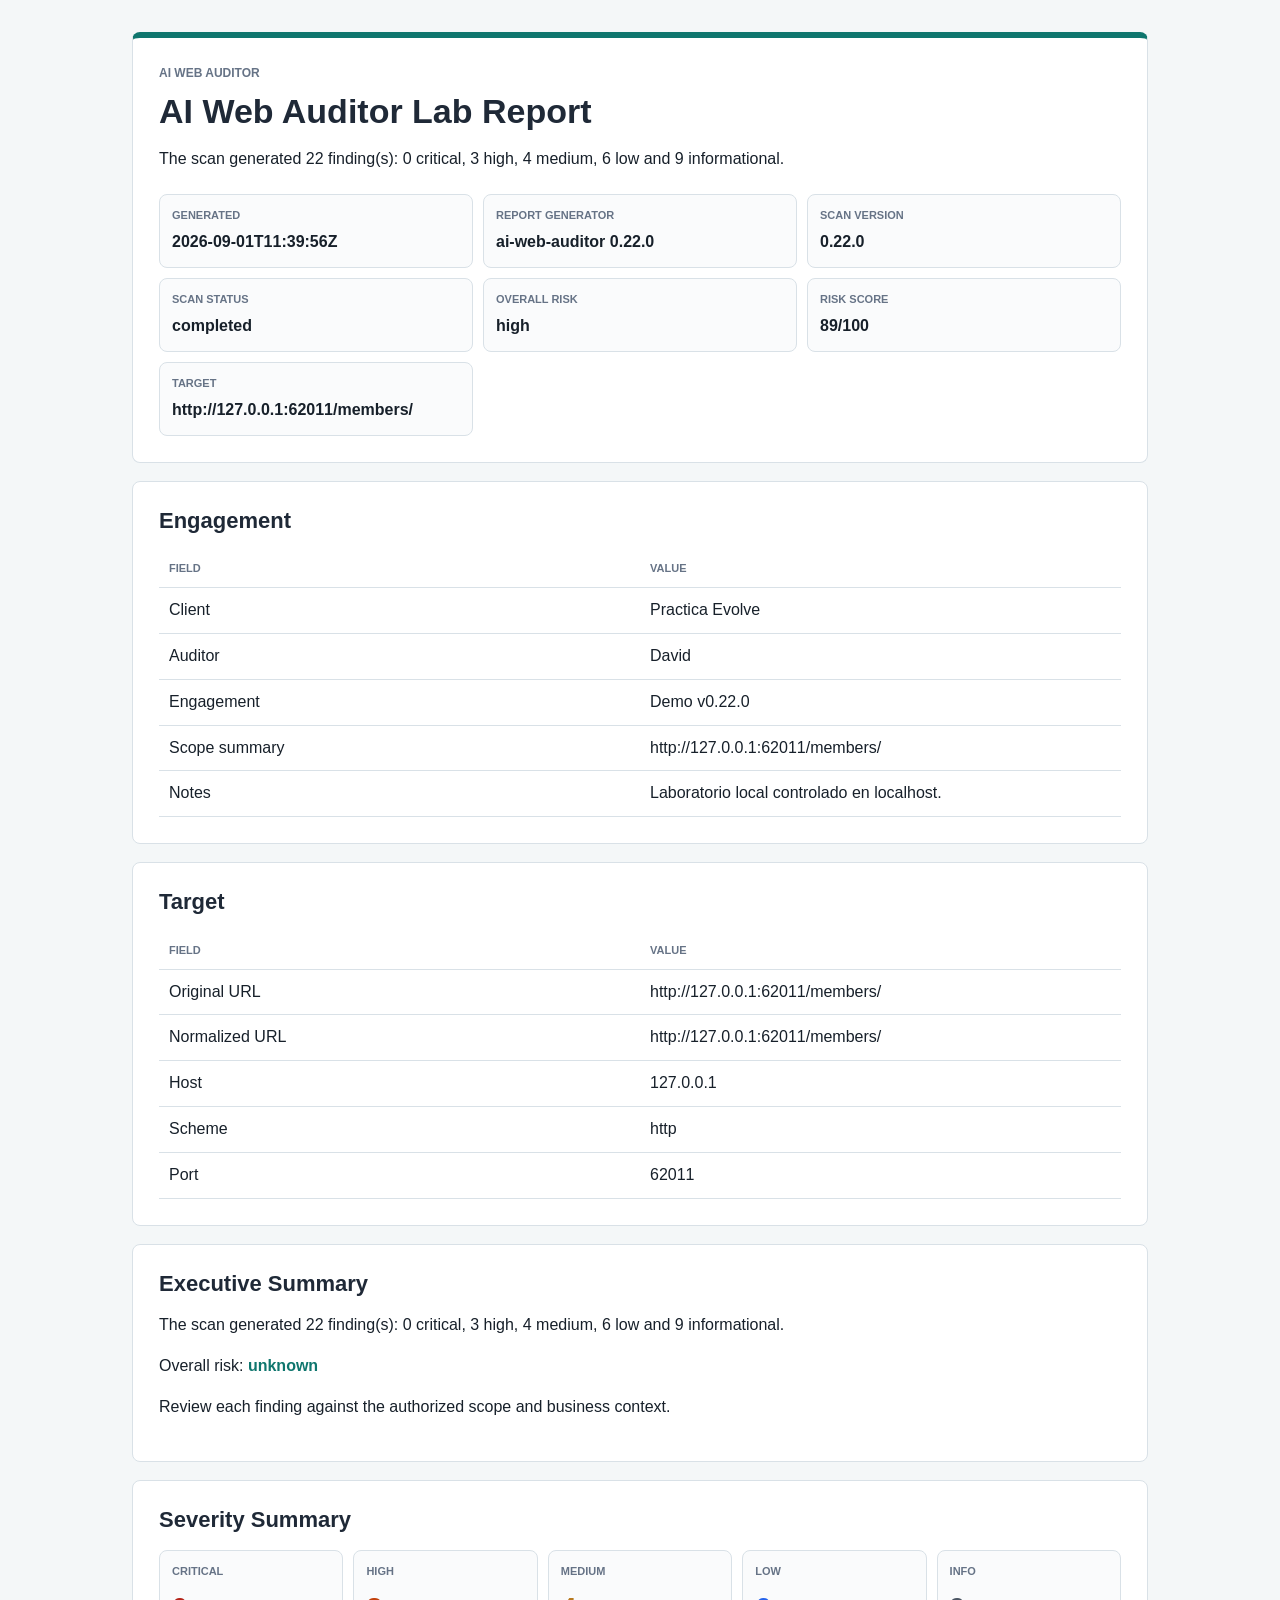
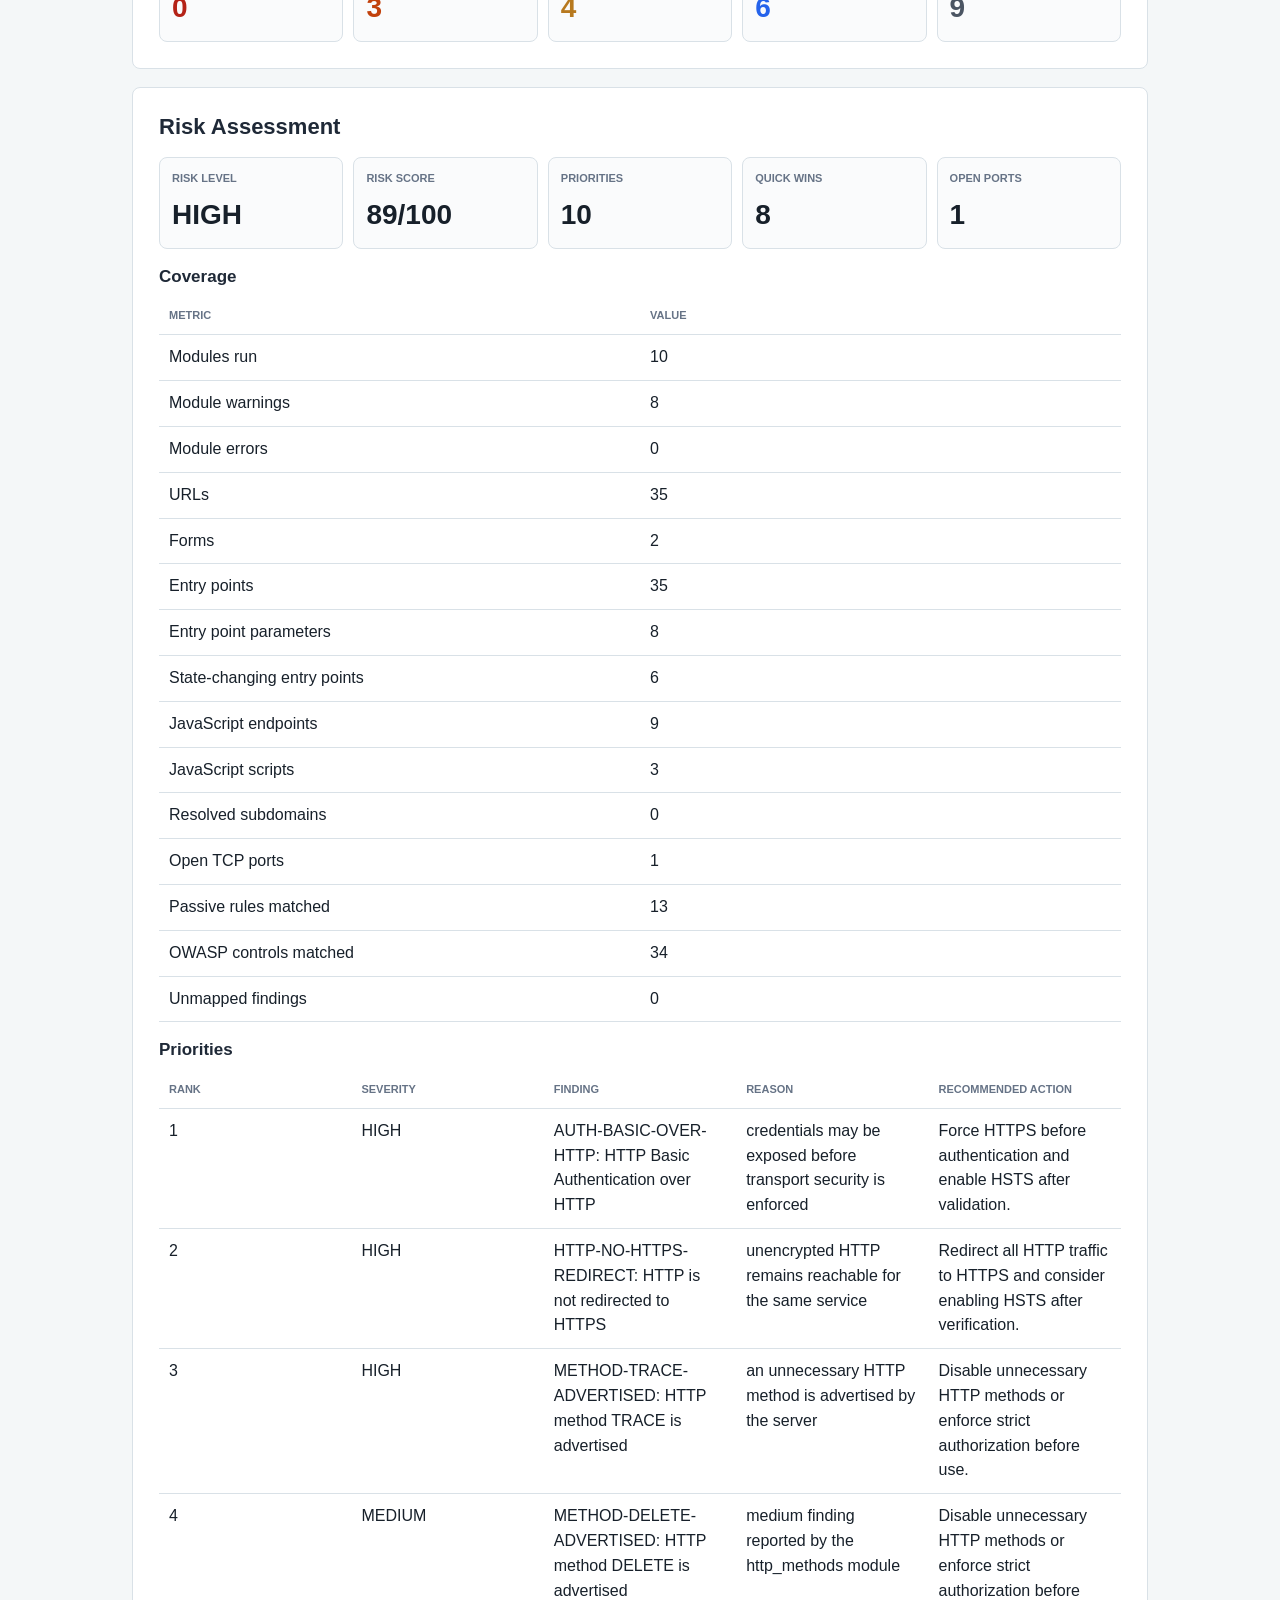
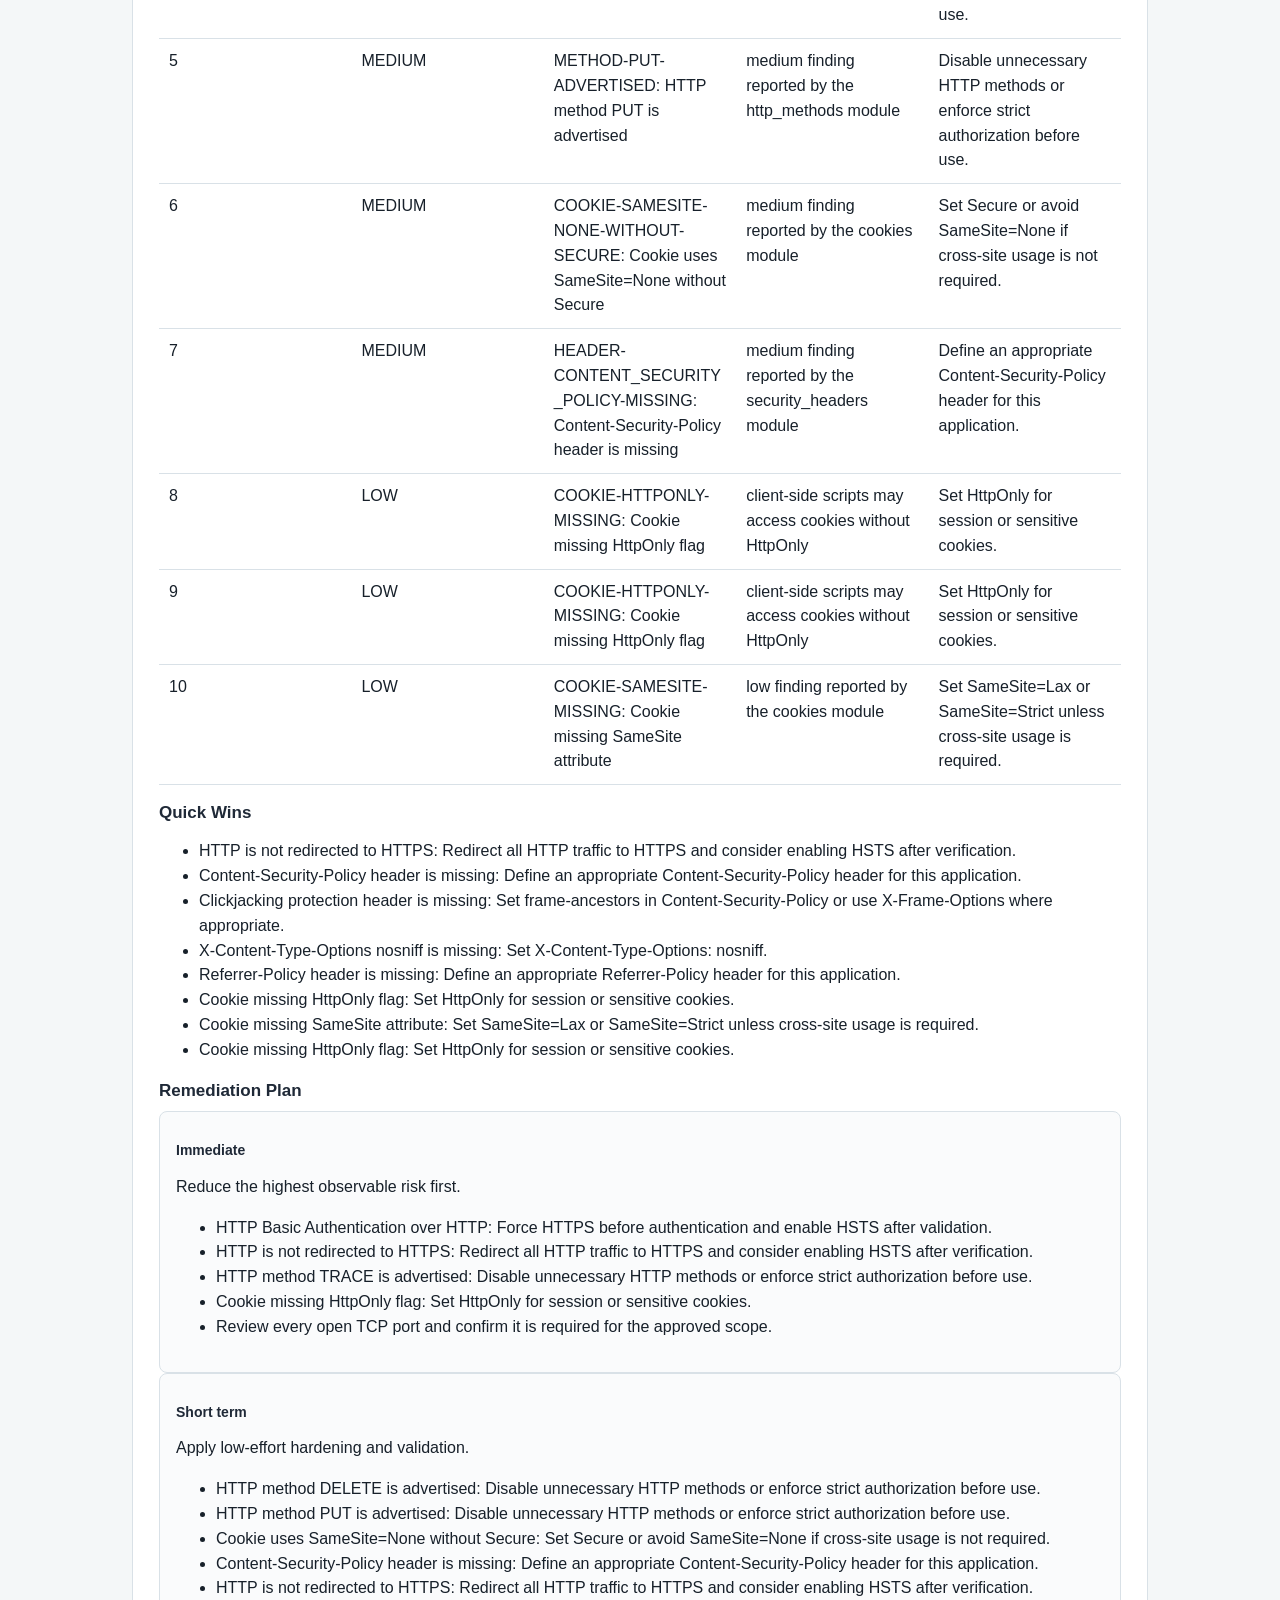
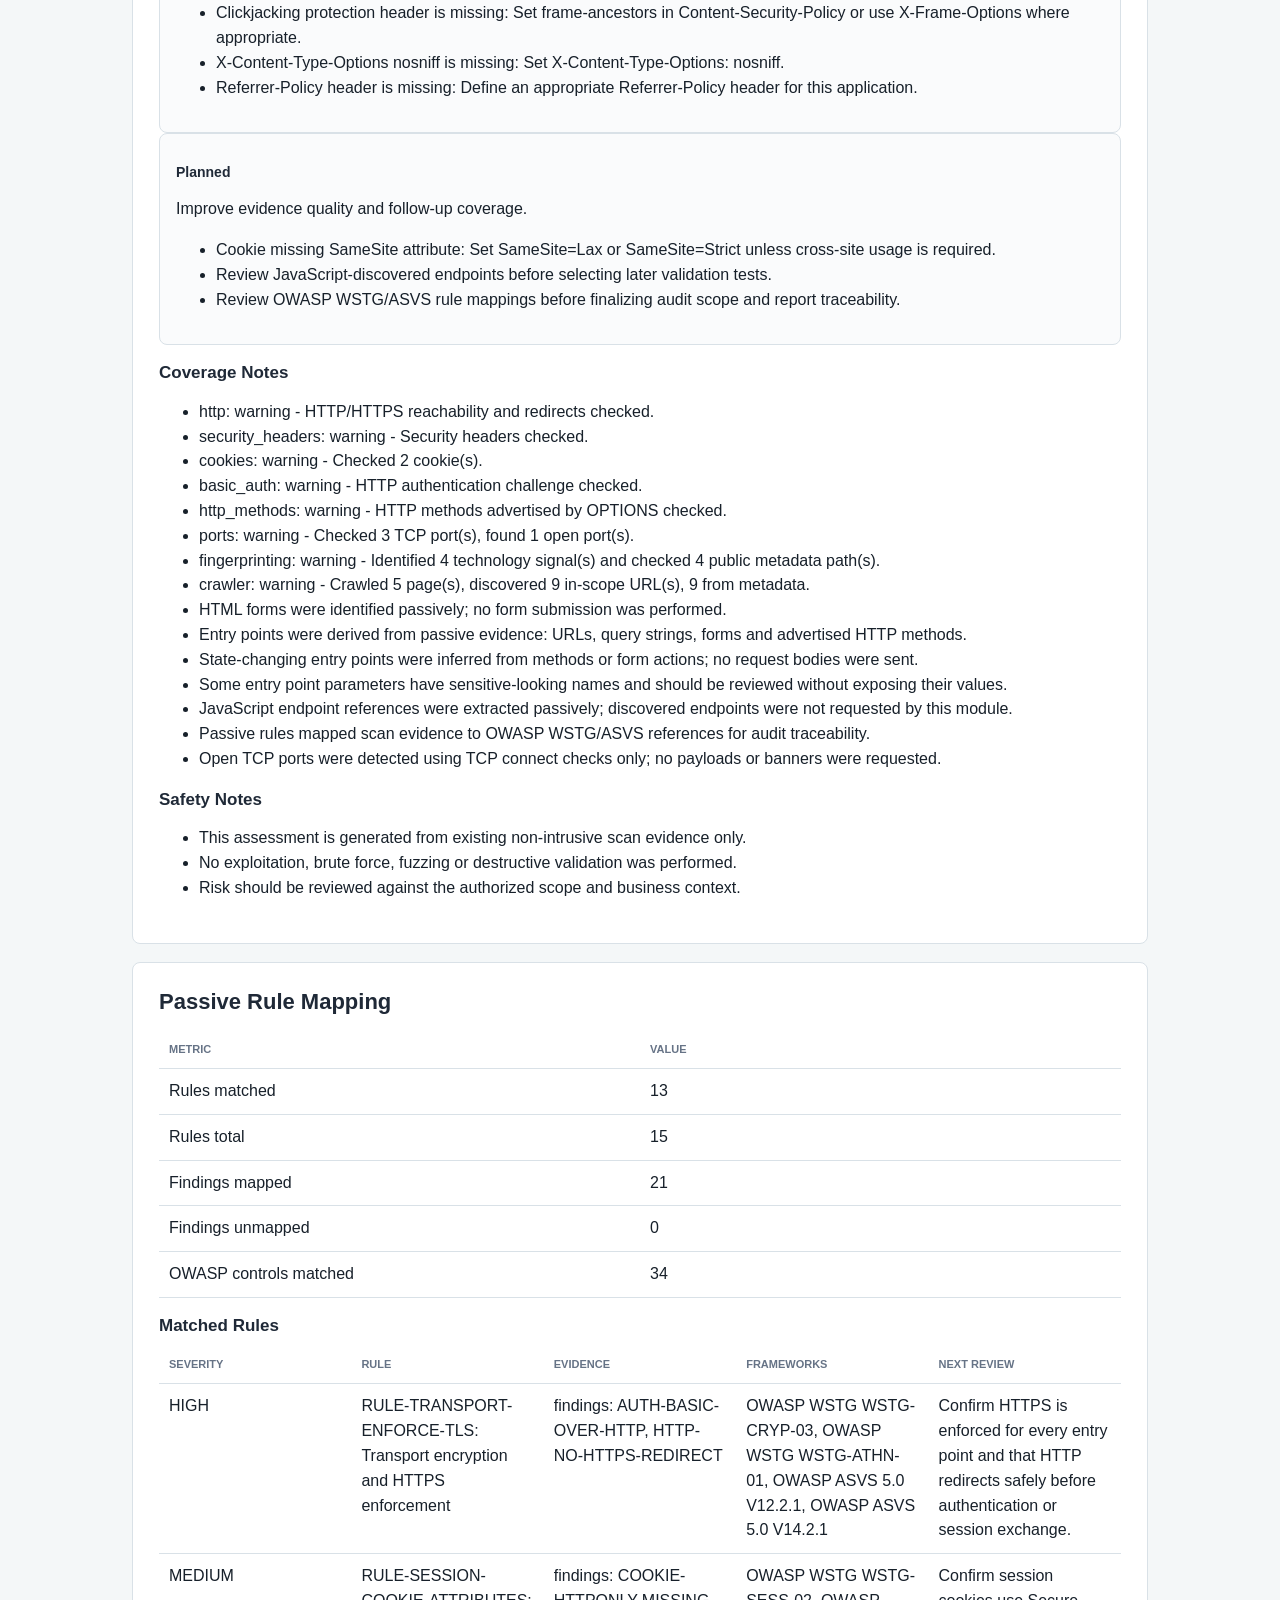
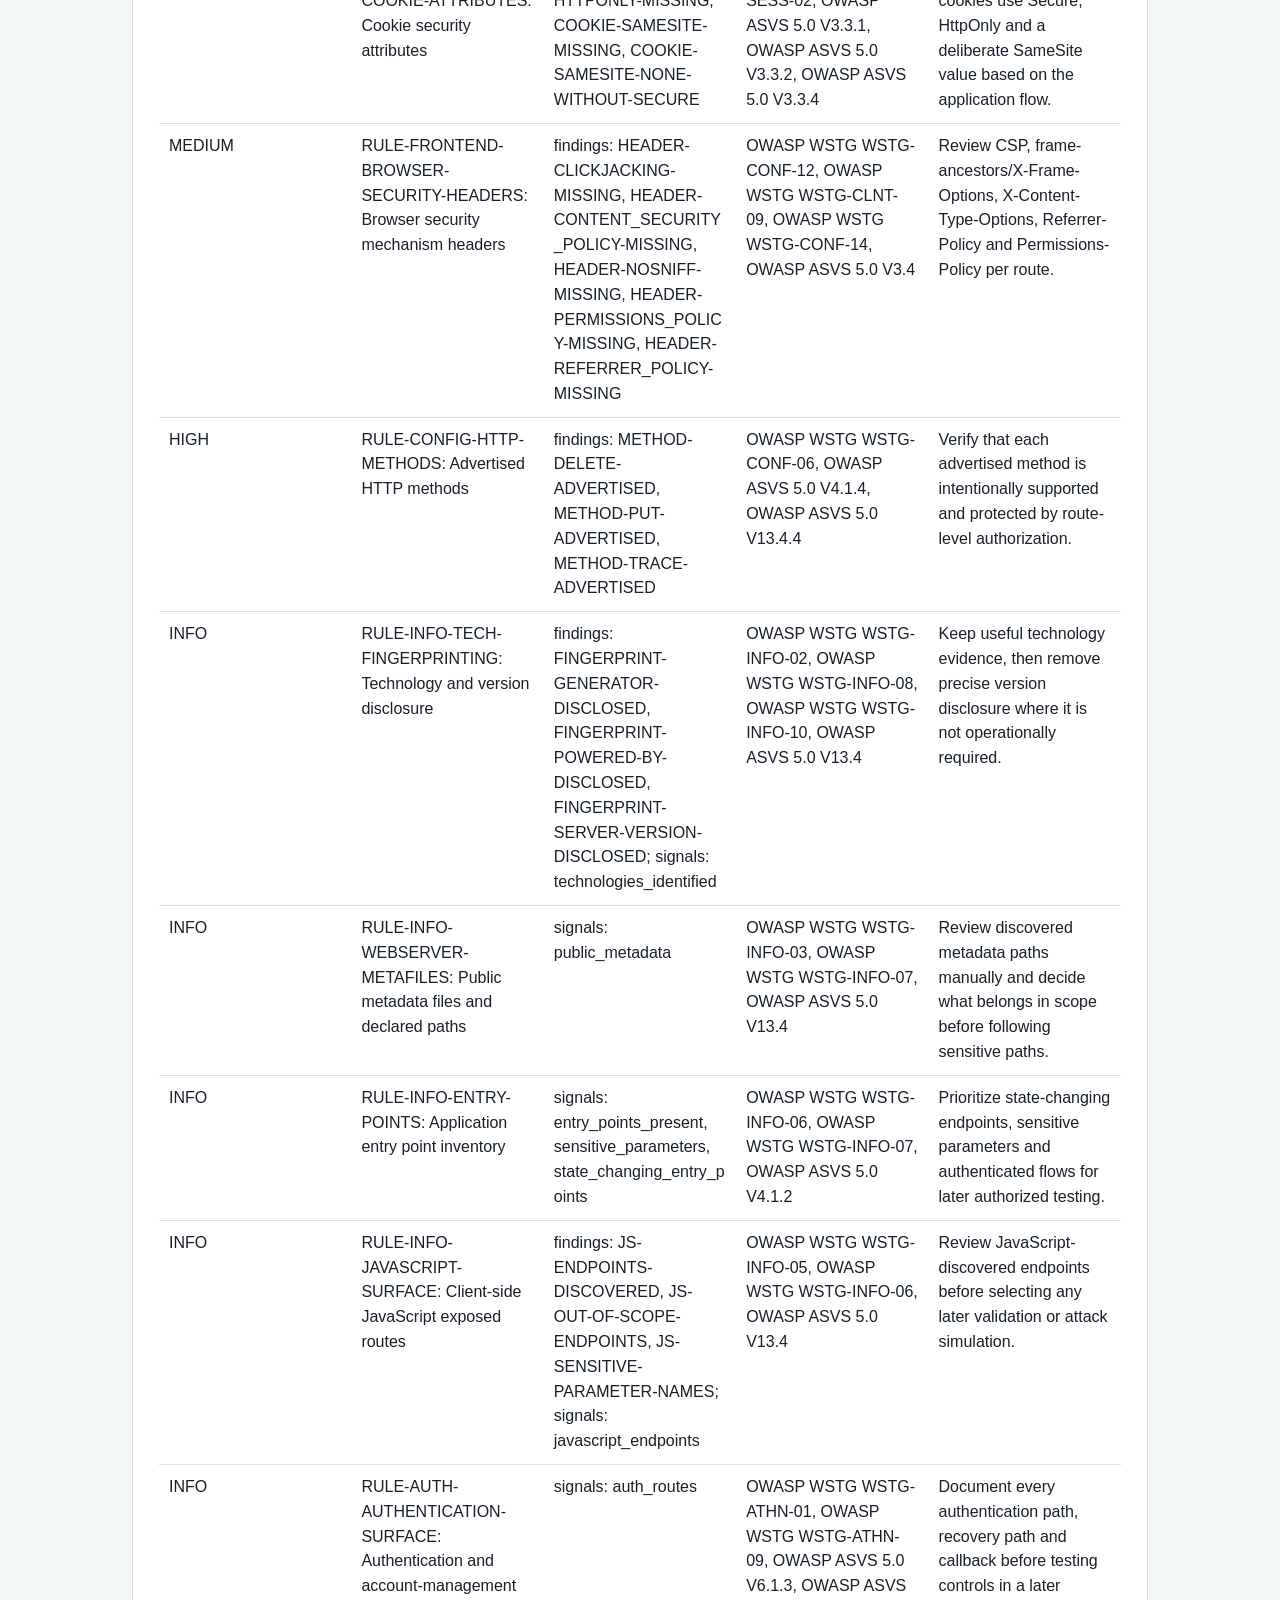
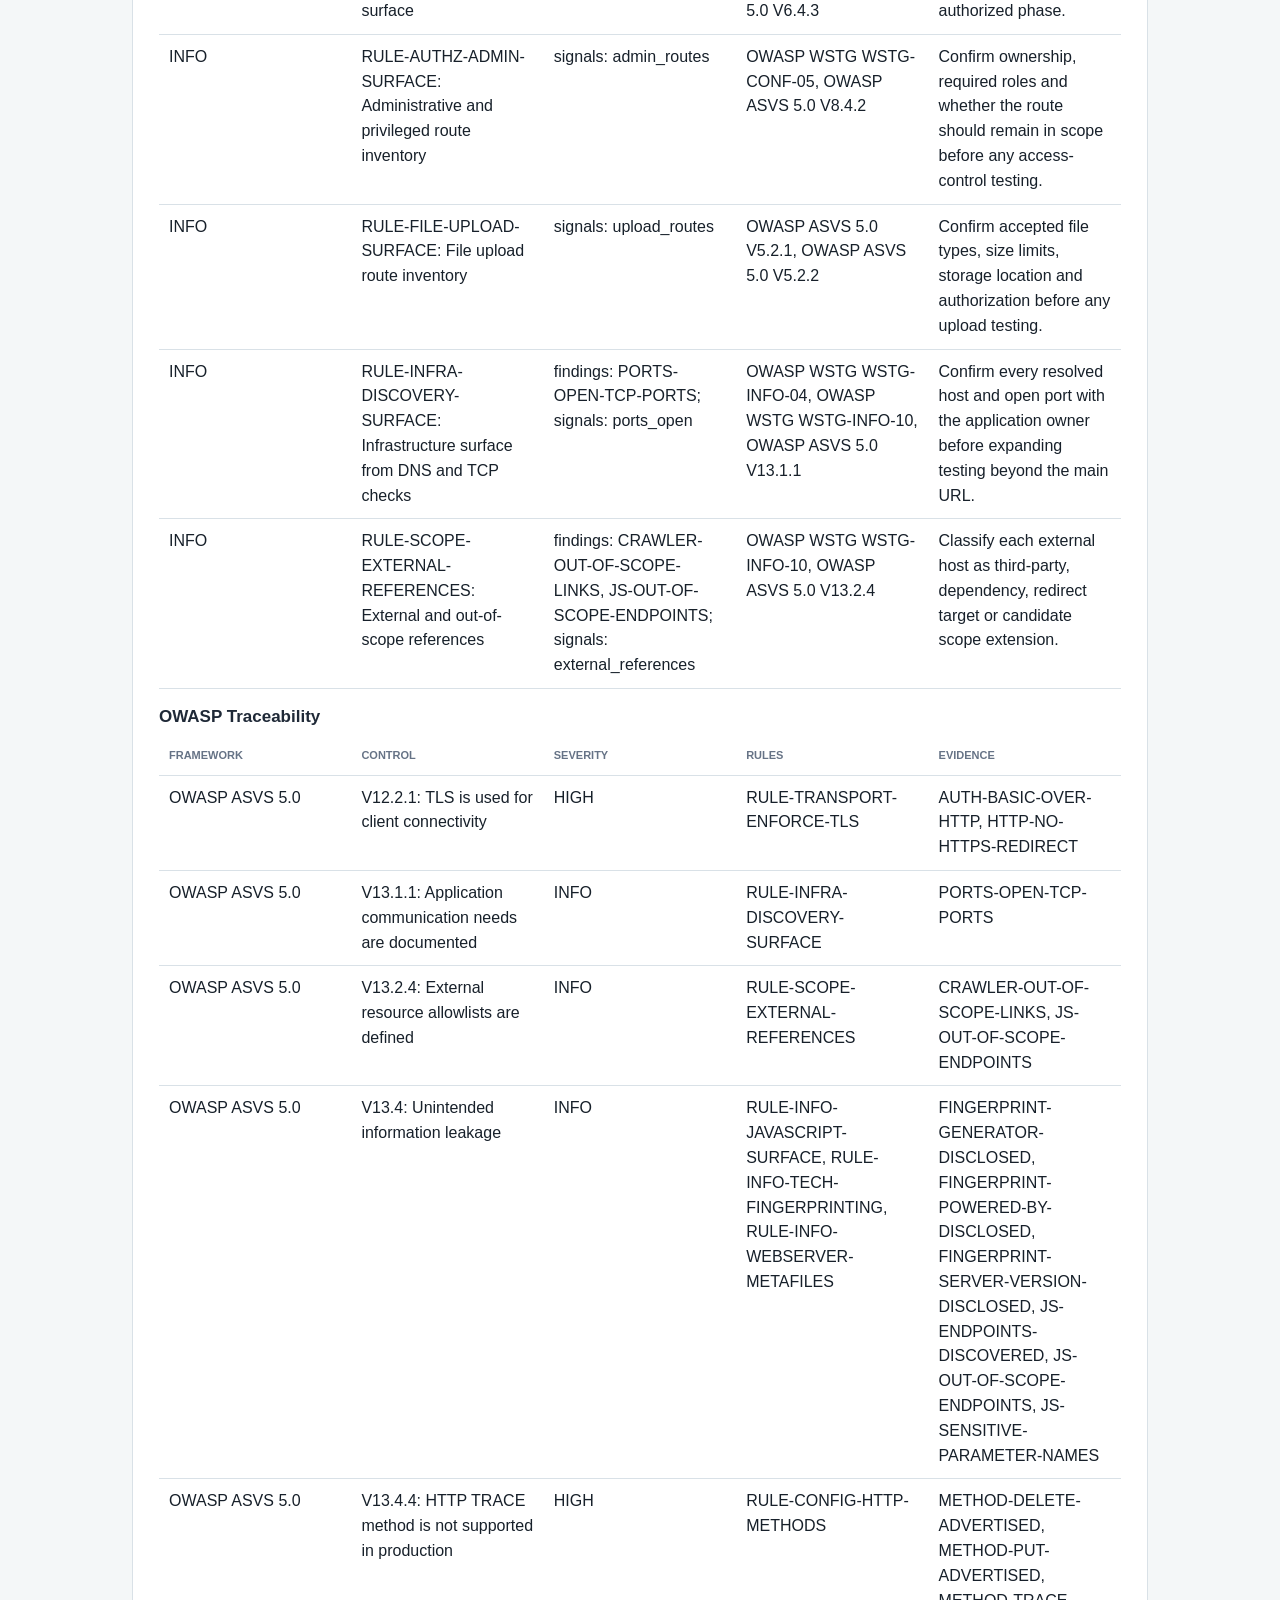
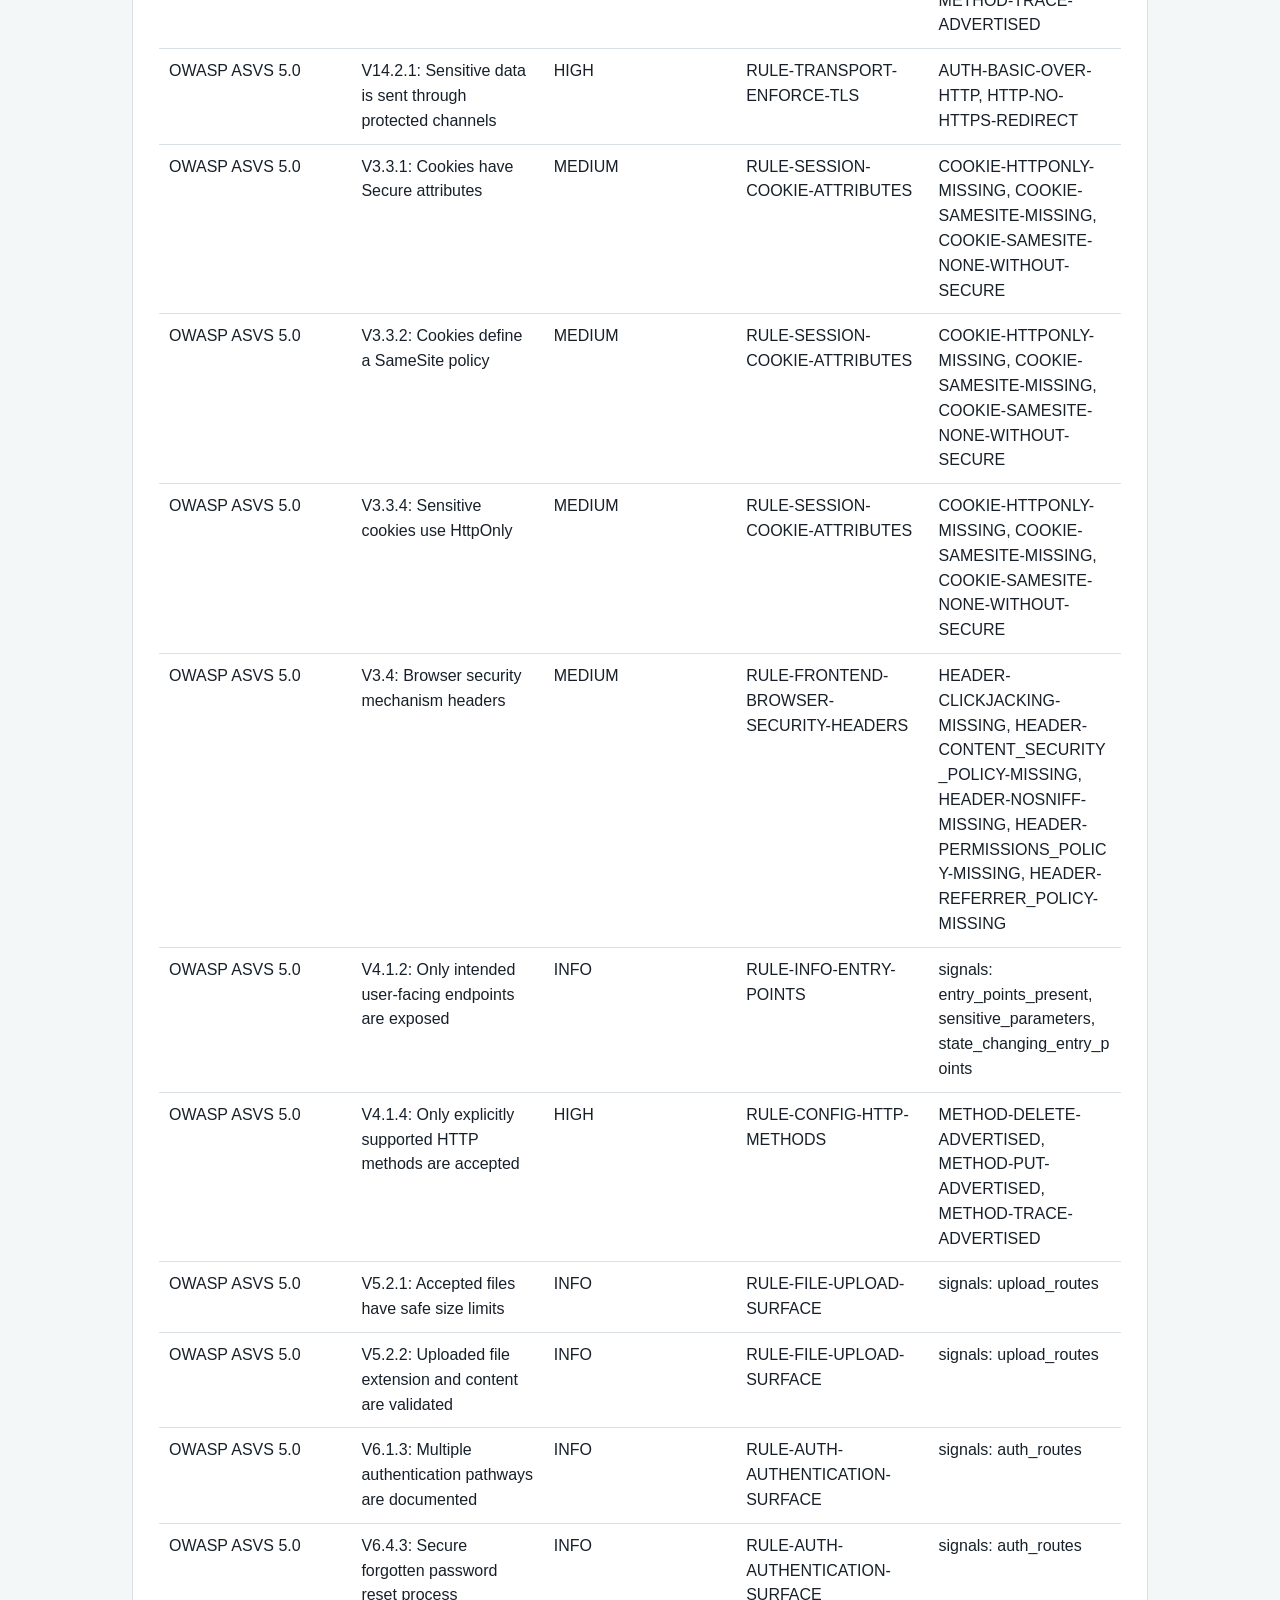
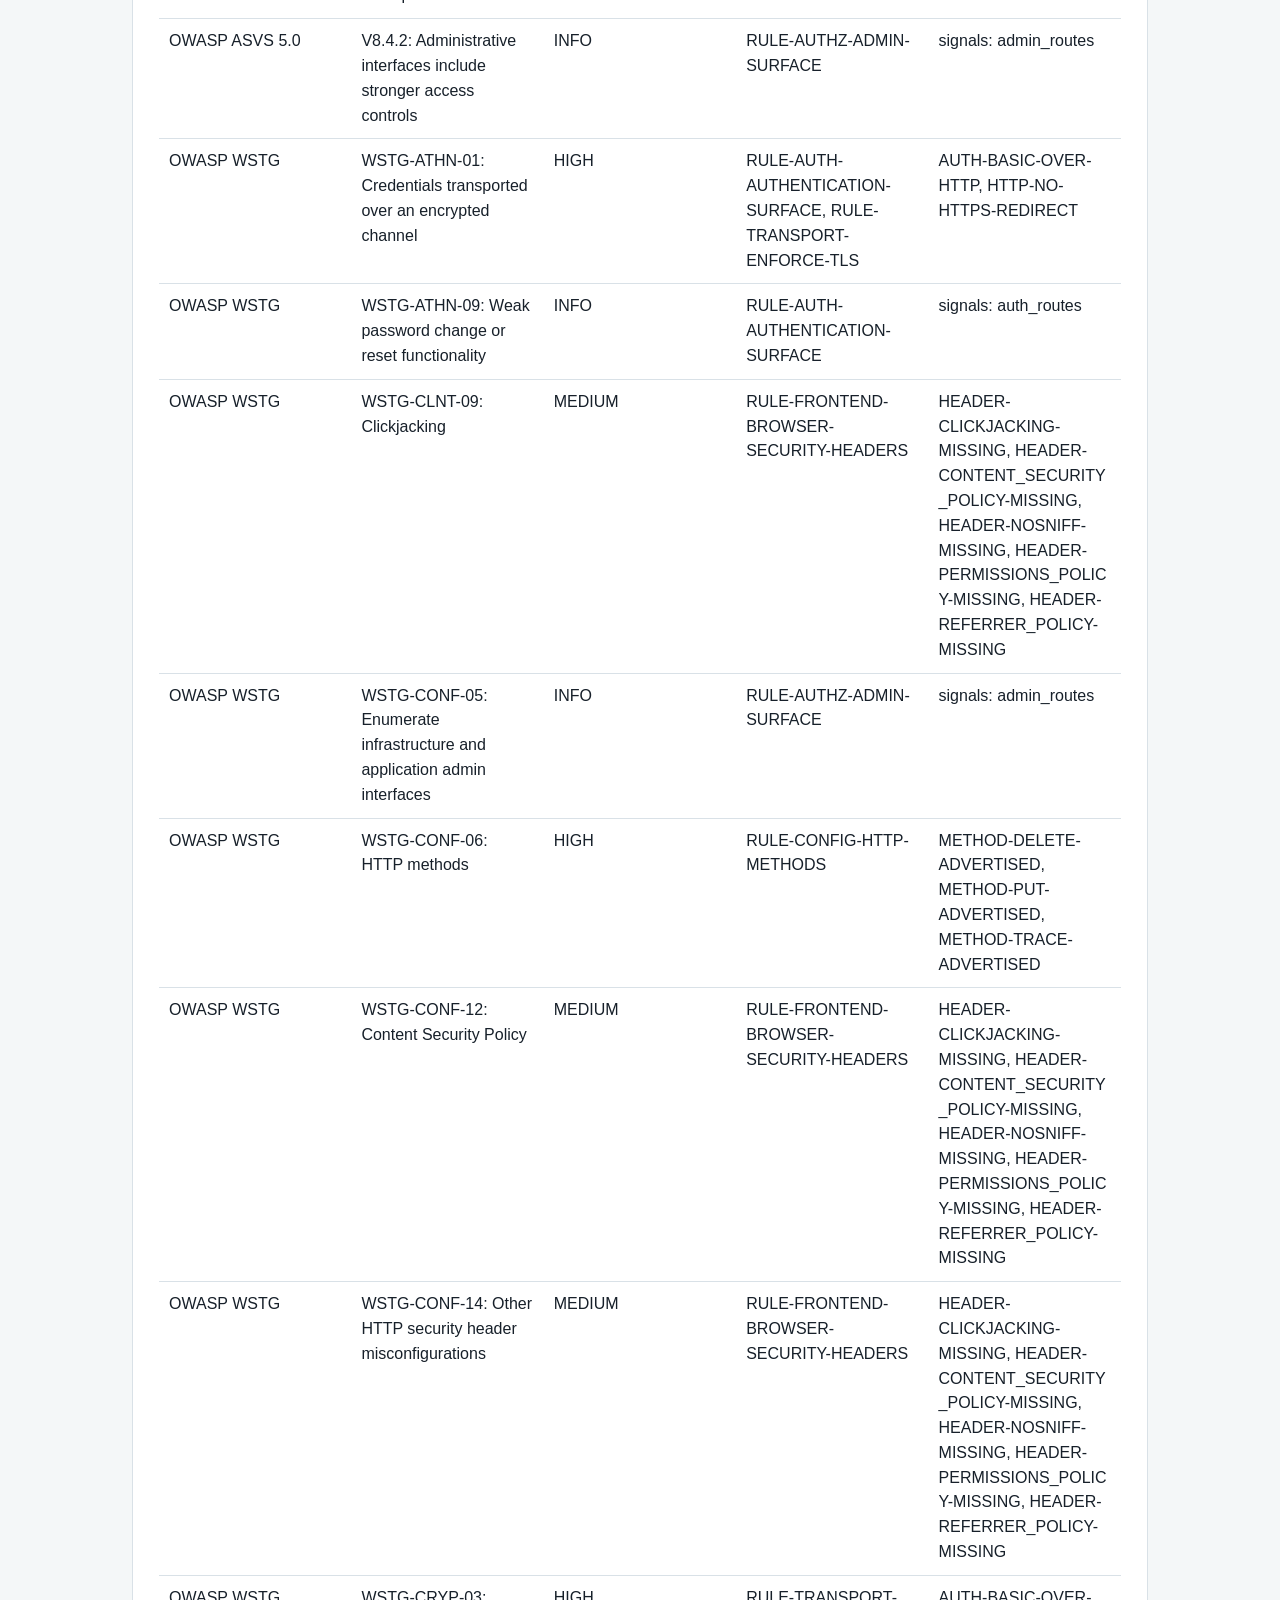
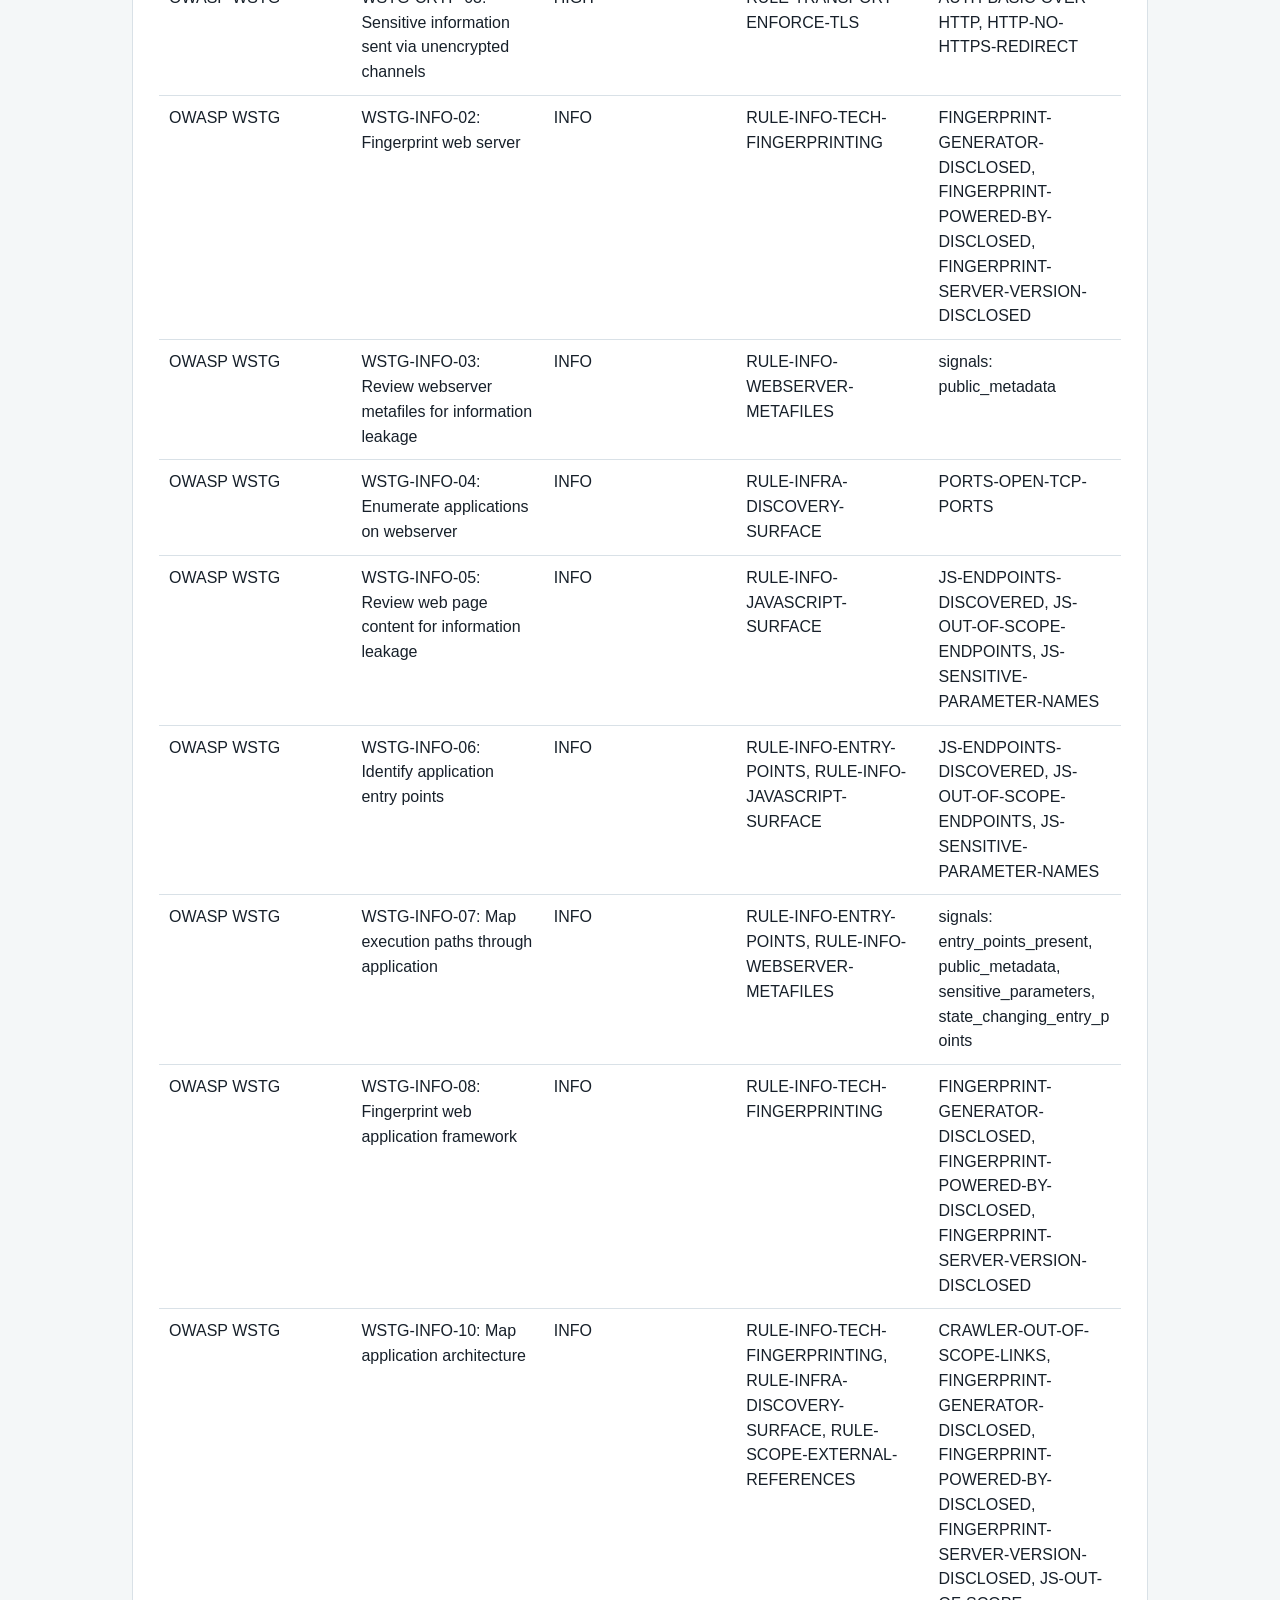
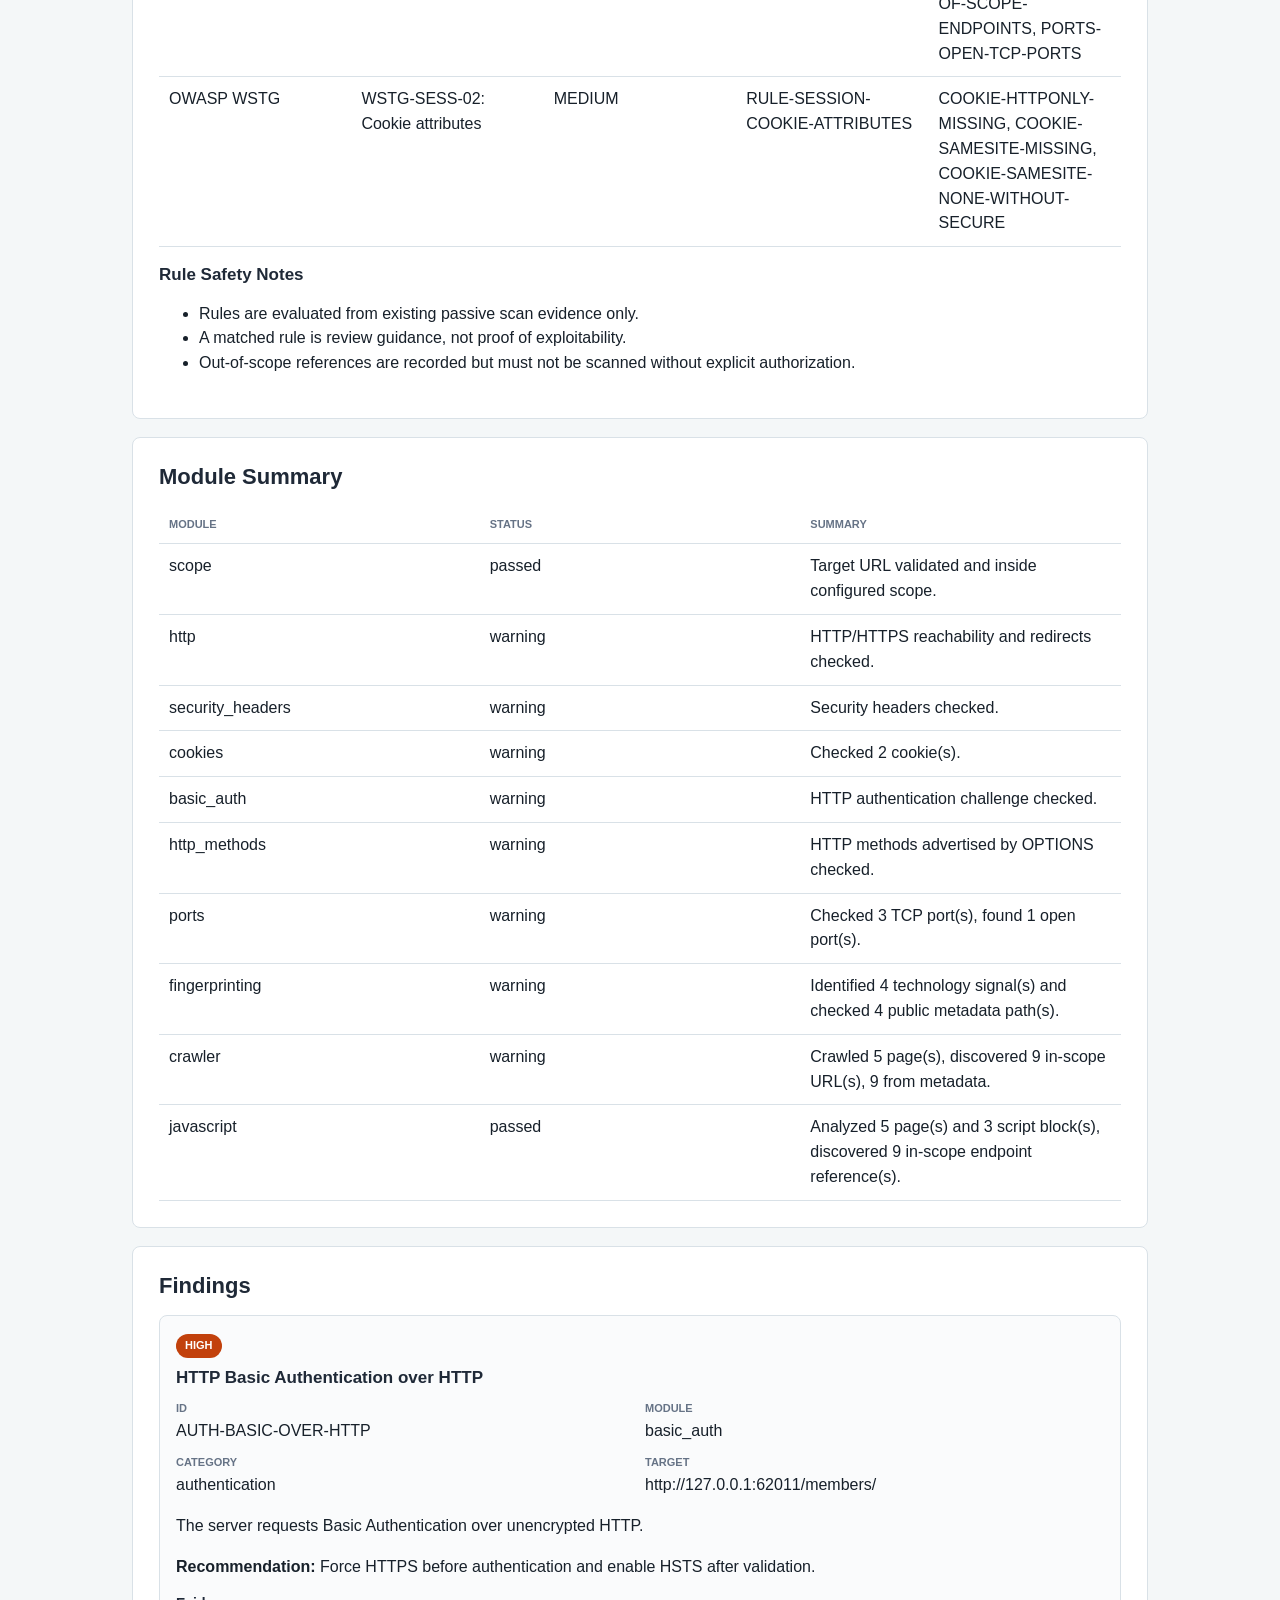
==== commit 4183c635: "Add external tool importers" ====
--- a/examples/report-example.html
+++ b/examples/report-example.html
@@ -191,22 +191,22 @@
 <h1>AI Web Auditor Lab Report</h1>
 <p>The scan generated 22 finding(s): 0 critical, 3 high, 4 medium, 6 low and 9 informational.</p>
 <div class="cover-grid">
-<div><span>Generated</span><strong>2026-08-30T18:22:52Z</strong></div>
-<div><span>Report generator</span><strong>ai-web-auditor 0.21.0</strong></div>
-<div><span>Scan version</span><strong>0.21.0</strong></div>
+<div><span>Generated</span><strong>2026-09-01T11:39:56Z</strong></div>
+<div><span>Report generator</span><strong>ai-web-auditor 0.22.0</strong></div>
+<div><span>Scan version</span><strong>0.22.0</strong></div>
 <div><span>Scan status</span><strong>completed</strong></div>
 <div><span>Overall risk</span><strong>high</strong></div>
 <div><span>Risk score</span><strong>89/100</strong></div>
-<div><span>Target</span><strong>http://127.0.0.1:56158/members/</strong></div>
+<div><span>Target</span><strong>http://127.0.0.1:62011/members/</strong></div>
 </div>
 </section>
 <section class="section">
 <h2>Engagement</h2>
-<table><thead><tr><th>Field</th><th>Value</th></tr></thead><tbody><tr><td>Client</td><td>Practica Evolve</td></tr><tr><td>Auditor</td><td>David</td></tr><tr><td>Engagement</td><td>Demo v0.21.0</td></tr><tr><td>Scope summary</td><td>http://127.0.0.1:56158/members/</td></tr><tr><td>Notes</td><td>Laboratorio local controlado en localhost.</td></tr></tbody></table>
+<table><thead><tr><th>Field</th><th>Value</th></tr></thead><tbody><tr><td>Client</td><td>Practica Evolve</td></tr><tr><td>Auditor</td><td>David</td></tr><tr><td>Engagement</td><td>Demo v0.22.0</td></tr><tr><td>Scope summary</td><td>http://127.0.0.1:62011/members/</td></tr><tr><td>Notes</td><td>Laboratorio local controlado en localhost.</td></tr></tbody></table>
 </section>
 <section class="section">
 <h2>Target</h2>
-<table><thead><tr><th>Field</th><th>Value</th></tr></thead><tbody><tr><td>Original URL</td><td>http://127.0.0.1:56158/members/</td></tr><tr><td>Normalized URL</td><td>http://127.0.0.1:56158/members/</td></tr><tr><td>Host</td><td>127.0.0.1</td></tr><tr><td>Scheme</td><td>http</td></tr><tr><td>Port</td><td>56158</td></tr></tbody></table>
+<table><thead><tr><th>Field</th><th>Value</th></tr></thead><tbody><tr><td>Original URL</td><td>http://127.0.0.1:62011/members/</td></tr><tr><td>Normalized URL</td><td>http://127.0.0.1:62011/members/</td></tr><tr><td>Host</td><td>127.0.0.1</td></tr><tr><td>Scheme</td><td>http</td></tr><tr><td>Port</td><td>62011</td></tr></tbody></table>
 </section>
 <section class="section">
 <h2>Executive Summary</h2>
@@ -270,6 +270,7 @@
 <h3>Rule Safety Notes</h3>
 <ul><li>Rules are evaluated from existing passive scan evidence only.</li><li>A matched rule is review guidance, not proof of exploitability.</li><li>Out-of-scope references are recorded but must not be scanned without explicit authorization.</li></ul>
 </section>
+
 <section class="section">
 <h2>Module Summary</h2>
 <table><thead><tr><th>Module</th><th>Status</th><th>Summary</th></tr></thead><tbody><tr><td>scope</td><td>passed</td><td>Target URL validated and inside configured scope.</td></tr><tr><td>http</td><td>warning</td><td>HTTP/HTTPS reachability and redirects checked.</td></tr><tr><td>security_headers</td><td>warning</td><td>Security headers checked.</td></tr><tr><td>cookies</td><td>warning</td><td>Checked 2 cookie(s).</td></tr><tr><td>basic_auth</td><td>warning</td><td>HTTP authentication challenge checked.</td></tr><tr><td>http_methods</td><td>warning</td><td>HTTP methods advertised by OPTIONS checked.</td></tr><tr><td>ports</td><td>warning</td><td>Checked 3 TCP port(s), found 1 open port(s).</td></tr><tr><td>fingerprinting</td><td>warning</td><td>Identified 4 technology signal(s) and checked 4 public metadata path(s).</td></tr><tr><td>crawler</td><td>warning</td><td>Crawled 5 page(s), discovered 9 in-scope URL(s), 9 from metadata.</td></tr><tr><td>javascript</td><td>passed</td><td>Analyzed 5 page(s) and 3 script block(s), discovered 9 in-scope endpoint reference(s).</td></tr></tbody></table>
@@ -284,7 +285,7 @@
 <div><dt>ID</dt><dd>AUTH-BASIC-OVER-HTTP</dd></div>
 <div><dt>Module</dt><dd>basic_auth</dd></div>
 <div><dt>Category</dt><dd>authentication</dd></div>
-<div><dt>Target</dt><dd>http://127.0.0.1:56158/members/</dd></div>
+<div><dt>Target</dt><dd>http://127.0.0.1:62011/members/</dd></div>
 </dl>
 <p>The server requests Basic Authentication over unencrypted HTTP.</p>
 <p><strong>Recommendation:</strong> Force HTTPS before authentication and enable HSTS after validation.</p>
@@ -298,12 +299,12 @@
 <div><dt>ID</dt><dd>HTTP-NO-HTTPS-REDIRECT</dd></div>
 <div><dt>Module</dt><dd>http</dd></div>
 <div><dt>Category</dt><dd>transport-security</dd></div>
-<div><dt>Target</dt><dd>http://127.0.0.1:56158/members/</dd></div>
+<div><dt>Target</dt><dd>http://127.0.0.1:62011/members/</dd></div>
 </dl>
 <p>The requested HTTP URL remains available without being upgraded to HTTPS.</p>
 <p><strong>Recommendation:</strong> Redirect all HTTP traffic to HTTPS and consider enabling HSTS after verification.</p>
 <h4>Evidence</h4>
-<table><thead><tr><th>Label</th><th>Value</th><th>Location</th></tr></thead><tbody><tr><td>initial_url</td><td>http://127.0.0.1:56158/members/</td><td>unknown</td></tr><tr><td>final_url</td><td>http://127.0.0.1:56158/members/</td><td>unknown</td></tr><tr><td>status_code</td><td>401</td><td>unknown</td></tr></tbody></table>
+<table><thead><tr><th>Label</th><th>Value</th><th>Location</th></tr></thead><tbody><tr><td>initial_url</td><td>http://127.0.0.1:62011/members/</td><td>unknown</td></tr><tr><td>final_url</td><td>http://127.0.0.1:62011/members/</td><td>unknown</td></tr><tr><td>status_code</td><td>401</td><td>unknown</td></tr></tbody></table>
 </article>
 <article class="finding-card">
 <span class="badge high">HIGH</span>
@@ -312,7 +313,7 @@
 <div><dt>ID</dt><dd>METHOD-TRACE-ADVERTISED</dd></div>
 <div><dt>Module</dt><dd>http_methods</dd></div>
 <div><dt>Category</dt><dd>http-methods</dd></div>
-<div><dt>Target</dt><dd>http://127.0.0.1:56158/members/</dd></div>
+<div><dt>Target</dt><dd>http://127.0.0.1:62011/members/</dd></div>
 </dl>
 <p>TRACE can expose request data and is rarely needed.</p>
 <p><strong>Recommendation:</strong> Disable unnecessary HTTP methods or enforce strict authorization before use.</p>
@@ -326,7 +327,7 @@
 <div><dt>ID</dt><dd>COOKIE-SAMESITE-NONE-WITHOUT-SECURE</dd></div>
 <div><dt>Module</dt><dd>cookies</dd></div>
 <div><dt>Category</dt><dd>cookies</dd></div>
-<div><dt>Target</dt><dd>http://127.0.0.1:56158/members/</dd></div>
+<div><dt>Target</dt><dd>http://127.0.0.1:62011/members/</dd></div>
 </dl>
 <p>SameSite=None cookies should also use Secure.</p>
 <p><strong>Recommendation:</strong> Set Secure or avoid SameSite=None if cross-site usage is not required.</p>
@@ -340,7 +341,7 @@
 <div><dt>ID</dt><dd>HEADER-CONTENT_SECURITY_POLICY-MISSING</dd></div>
 <div><dt>Module</dt><dd>security_headers</dd></div>
 <div><dt>Category</dt><dd>security-headers</dd></div>
-<div><dt>Target</dt><dd>http://127.0.0.1:56158/members/</dd></div>
+<div><dt>Target</dt><dd>http://127.0.0.1:62011/members/</dd></div>
 </dl>
 <p>The response does not include the Content-Security-Policy header.</p>
 <p><strong>Recommendation:</strong> Define an appropriate Content-Security-Policy header for this application.</p>
@@ -353,7 +354,7 @@
 <div><dt>ID</dt><dd>METHOD-DELETE-ADVERTISED</dd></div>
 <div><dt>Module</dt><dd>http_methods</dd></div>
 <div><dt>Category</dt><dd>http-methods</dd></div>
-<div><dt>Target</dt><dd>http://127.0.0.1:56158/members/</dd></div>
+<div><dt>Target</dt><dd>http://127.0.0.1:62011/members/</dd></div>
 </dl>
 <p>DELETE may allow destructive actions if authorization is weak.</p>
 <p><strong>Recommendation:</strong> Disable unnecessary HTTP methods or enforce strict authorization before use.</p>
@@ -367,7 +368,7 @@
 <div><dt>ID</dt><dd>METHOD-PUT-ADVERTISED</dd></div>
 <div><dt>Module</dt><dd>http_methods</dd></div>
 <div><dt>Category</dt><dd>http-methods</dd></div>
-<div><dt>Target</dt><dd>http://127.0.0.1:56158/members/</dd></div>
+<div><dt>Target</dt><dd>http://127.0.0.1:62011/members/</dd></div>
 </dl>
 <p>PUT may allow content upload if authorization is weak.</p>
 <p><strong>Recommendation:</strong> Disable unnecessary HTTP methods or enforce strict authorization before use.</p>
@@ -381,7 +382,7 @@
 <div><dt>ID</dt><dd>COOKIE-HTTPONLY-MISSING</dd></div>
 <div><dt>Module</dt><dd>cookies</dd></div>
 <div><dt>Category</dt><dd>cookies</dd></div>
-<div><dt>Target</dt><dd>http://127.0.0.1:56158/members/</dd></div>
+<div><dt>Target</dt><dd>http://127.0.0.1:62011/members/</dd></div>
 </dl>
 <p>A cookie is accessible to client-side scripts when HttpOnly is absent.</p>
 <p><strong>Recommendation:</strong> Set HttpOnly for session or sensitive cookies.</p>
@@ -395,7 +396,7 @@
 <div><dt>ID</dt><dd>COOKIE-HTTPONLY-MISSING</dd></div>
 <div><dt>Module</dt><dd>cookies</dd></div>
 <div><dt>Category</dt><dd>cookies</dd></div>
-<div><dt>Target</dt><dd>http://127.0.0.1:56158/members/</dd></div>
+<div><dt>Target</dt><dd>http://127.0.0.1:62011/members/</dd></div>
 </dl>
 <p>A cookie is accessible to client-side scripts when HttpOnly is absent.</p>
 <p><strong>Recommendation:</strong> Set HttpOnly for session or sensitive cookies.</p>
@@ -409,7 +410,7 @@
 <div><dt>ID</dt><dd>COOKIE-SAMESITE-MISSING</dd></div>
 <div><dt>Module</dt><dd>cookies</dd></div>
 <div><dt>Category</dt><dd>cookies</dd></div>
-<div><dt>Target</dt><dd>http://127.0.0.1:56158/members/</dd></div>
+<div><dt>Target</dt><dd>http://127.0.0.1:62011/members/</dd></div>
 </dl>
 <p>A cookie does not declare a SameSite policy.</p>
 <p><strong>Recommendation:</strong> Set SameSite=Lax or SameSite=Strict unless cross-site usage is required.</p>
@@ -423,7 +424,7 @@
 <div><dt>ID</dt><dd>HEADER-CLICKJACKING-MISSING</dd></div>
 <div><dt>Module</dt><dd>security_headers</dd></div>
 <div><dt>Category</dt><dd>security-headers</dd></div>
-<div><dt>Target</dt><dd>http://127.0.0.1:56158/members/</dd></div>
+<div><dt>Target</dt><dd>http://127.0.0.1:62011/members/</dd></div>
 </dl>
 <p>The response does not include X-Frame-Options or a CSP frame-ancestors directive.</p>
 <p><strong>Recommendation:</strong> Set frame-ancestors in Content-Security-Policy or use X-Frame-Options where appropriate.</p>
@@ -436,7 +437,7 @@
 <div><dt>ID</dt><dd>HEADER-NOSNIFF-MISSING</dd></div>
 <div><dt>Module</dt><dd>security_headers</dd></div>
 <div><dt>Category</dt><dd>security-headers</dd></div>
-<div><dt>Target</dt><dd>http://127.0.0.1:56158/members/</dd></div>
+<div><dt>Target</dt><dd>http://127.0.0.1:62011/members/</dd></div>
 </dl>
 <p>The browser may try to infer content types when nosniff is absent.</p>
 <p><strong>Recommendation:</strong> Set X-Content-Type-Options: nosniff.</p>
@@ -450,7 +451,7 @@
 <div><dt>ID</dt><dd>HEADER-REFERRER_POLICY-MISSING</dd></div>
 <div><dt>Module</dt><dd>security_headers</dd></div>
 <div><dt>Category</dt><dd>security-headers</dd></div>
-<div><dt>Target</dt><dd>http://127.0.0.1:56158/members/</dd></div>
+<div><dt>Target</dt><dd>http://127.0.0.1:62011/members/</dd></div>
 </dl>
 <p>The response does not include the Referrer-Policy header.</p>
 <p><strong>Recommendation:</strong> Define an appropriate Referrer-Policy header for this application.</p>
@@ -463,7 +464,7 @@
 <div><dt>ID</dt><dd>CRAWLER-OUT-OF-SCOPE-LINKS</dd></div>
 <div><dt>Module</dt><dd>crawler</dd></div>
 <div><dt>Category</dt><dd>crawler</dd></div>
-<div><dt>Target</dt><dd>http://127.0.0.1:56158/members/</dd></div>
+<div><dt>Target</dt><dd>http://127.0.0.1:62011/members/</dd></div>
 </dl>
 <p>The crawler discovered links outside the configured scope. They were recorded but not requested.</p>
 <p><strong>Recommendation:</strong> Review whether any external host should be added to the authorized scope before scanning it.</p>
@@ -477,7 +478,7 @@
 <div><dt>ID</dt><dd>FINGERPRINT-GENERATOR-DISCLOSED</dd></div>
 <div><dt>Module</dt><dd>fingerprinting</dd></div>
 <div><dt>Category</dt><dd>fingerprinting</dd></div>
-<div><dt>Target</dt><dd>http://127.0.0.1:56158/members/</dd></div>
+<div><dt>Target</dt><dd>http://127.0.0.1:62011/members/</dd></div>
 </dl>
 <p>The HTML generator metadata can disclose CMS or framework details.</p>
 <p><strong>Recommendation:</strong> Remove generator metadata if it is not required.</p>
@@ -491,7 +492,7 @@
 <div><dt>ID</dt><dd>FINGERPRINT-POWERED-BY-DISCLOSED</dd></div>
 <div><dt>Module</dt><dd>fingerprinting</dd></div>
 <div><dt>Category</dt><dd>fingerprinting</dd></div>
-<div><dt>Target</dt><dd>http://127.0.0.1:56158/members/</dd></div>
+<div><dt>Target</dt><dd>http://127.0.0.1:62011/members/</dd></div>
 </dl>
 <p>The X-Powered-By header can reveal backend technology details to attackers.</p>
 <p><strong>Recommendation:</strong> Remove or reduce technology-identifying response headers where practical.</p>
@@ -505,12 +506,12 @@
 <div><dt>ID</dt><dd>FINGERPRINT-SERVER-VERSION-DISCLOSED</dd></div>
 <div><dt>Module</dt><dd>fingerprinting</dd></div>
 <div><dt>Category</dt><dd>fingerprinting</dd></div>
-<div><dt>Target</dt><dd>http://127.0.0.1:56158/members/</dd></div>
+<div><dt>Target</dt><dd>http://127.0.0.1:62011/members/</dd></div>
 </dl>
 <p>The Server header appears to include product version information.</p>
 <p><strong>Recommendation:</strong> Avoid exposing precise server versions unless there is an operational reason.</p>
 <h4>Evidence</h4>
-<table><thead><tr><th>Label</th><th>Value</th><th>Location</th></tr></thead><tbody><tr><td>server</td><td>AIWebAuditorLab/0.21</td><td>unknown</td></tr></tbody></table>
+<table><thead><tr><th>Label</th><th>Value</th><th>Location</th></tr></thead><tbody><tr><td>server</td><td>AIWebAuditorLab/0.22</td><td>unknown</td></tr></tbody></table>
 </article>
 <article class="finding-card">
 <span class="badge info">INFO</span>
@@ -519,7 +520,7 @@
 <div><dt>ID</dt><dd>HEADER-PERMISSIONS_POLICY-MISSING</dd></div>
 <div><dt>Module</dt><dd>security_headers</dd></div>
 <div><dt>Category</dt><dd>security-headers</dd></div>
-<div><dt>Target</dt><dd>http://127.0.0.1:56158/members/</dd></div>
+<div><dt>Target</dt><dd>http://127.0.0.1:62011/members/</dd></div>
 </dl>
 <p>The response does not include the Permissions-Policy header.</p>
 <p><strong>Recommendation:</strong> Define an appropriate Permissions-Policy header for this application.</p>
@@ -532,12 +533,12 @@
 <div><dt>ID</dt><dd>JS-ENDPOINTS-DISCOVERED</dd></div>
 <div><dt>Module</dt><dd>javascript</dd></div>
 <div><dt>Category</dt><dd>javascript-enumeration</dd></div>
-<div><dt>Target</dt><dd>http://127.0.0.1:56158/members/</dd></div>
+<div><dt>Target</dt><dd>http://127.0.0.1:62011/members/</dd></div>
 </dl>
 <p>Client-side JavaScript contains URL references that expand the passive review surface.</p>
 <p><strong>Recommendation:</strong> Review these endpoints against the authorized scope before deciding whether later validation is needed.</p>
 <h4>Evidence</h4>
-<table><thead><tr><th>Label</th><th>Value</th><th>Location</th></tr></thead><tbody><tr><td>endpoint</td><td>http://127.0.0.1:56158/api</td><td>unknown</td></tr><tr><td>endpoint</td><td>POST http://127.0.0.1:56158/api/member-profile?csrf_token=[redacted]</td><td>unknown</td></tr><tr><td>endpoint</td><td>POST http://127.0.0.1:56158/api/profile?session_id=[redacted]</td><td>unknown</td></tr><tr><td>endpoint</td><td>POST http://127.0.0.1:56158/api/upload</td><td>unknown</td></tr><tr><td>endpoint</td><td>GET http://127.0.0.1:56158/api/users?role=member</td><td>unknown</td></tr></tbody></table>
+<table><thead><tr><th>Label</th><th>Value</th><th>Location</th></tr></thead><tbody><tr><td>endpoint</td><td>http://127.0.0.1:62011/api</td><td>unknown</td></tr><tr><td>endpoint</td><td>POST http://127.0.0.1:62011/api/member-profile?csrf_token=[redacted]</td><td>unknown</td></tr><tr><td>endpoint</td><td>POST http://127.0.0.1:62011/api/profile?session_id=[redacted]</td><td>unknown</td></tr><tr><td>endpoint</td><td>POST http://127.0.0.1:62011/api/upload</td><td>unknown</td></tr><tr><td>endpoint</td><td>GET http://127.0.0.1:62011/api/users?role=member</td><td>unknown</td></tr></tbody></table>
 </article>
 <article class="finding-card">
 <span class="badge info">INFO</span>
@@ -546,7 +547,7 @@
 <div><dt>ID</dt><dd>JS-OUT-OF-SCOPE-ENDPOINTS</dd></div>
 <div><dt>Module</dt><dd>javascript</dd></div>
 <div><dt>Category</dt><dd>javascript-enumeration</dd></div>
-<div><dt>Target</dt><dd>http://127.0.0.1:56158/members/</dd></div>
+<div><dt>Target</dt><dd>http://127.0.0.1:62011/members/</dd></div>
 </dl>
 <p>Client-side JavaScript references hosts outside the configured scope. They were recorded but not requested.</p>
 <p><strong>Recommendation:</strong> Confirm whether those hosts belong to the engagement before scanning them.</p>
@@ -560,12 +561,12 @@
 <div><dt>ID</dt><dd>JS-SENSITIVE-PARAMETER-NAMES</dd></div>
 <div><dt>Module</dt><dd>javascript</dd></div>
 <div><dt>Category</dt><dd>javascript-enumeration</dd></div>
-<div><dt>Target</dt><dd>http://127.0.0.1:56158/members/</dd></div>
+<div><dt>Target</dt><dd>http://127.0.0.1:62011/members/</dd></div>
 </dl>
 <p>Some JavaScript-discovered URLs contain parameter names commonly associated with authentication, sessions or secrets. Values are redacted.</p>
 <p><strong>Recommendation:</strong> Review how these parameters are generated, logged and exposed. Do not include raw secrets in reports.</p>
 <h4>Evidence</h4>
-<table><thead><tr><th>Label</th><th>Value</th><th>Location</th></tr></thead><tbody><tr><td>parameter_name</td><td>csrf_token</td><td>http://127.0.0.1:56158/api/member-profile?csrf_token=[redacted]</td></tr><tr><td>parameter_name</td><td>session_id</td><td>http://127.0.0.1:56158/api/profile?session_id=[redacted]</td></tr><tr><td>parameter_name</td><td>token</td><td>http://127.0.0.1:56158/reset-password?token=[redacted]</td></tr></tbody></table>
+<table><thead><tr><th>Label</th><th>Value</th><th>Location</th></tr></thead><tbody><tr><td>parameter_name</td><td>csrf_token</td><td>http://127.0.0.1:62011/api/member-profile?csrf_token=[redacted]</td></tr><tr><td>parameter_name</td><td>session_id</td><td>http://127.0.0.1:62011/api/profile?session_id=[redacted]</td></tr><tr><td>parameter_name</td><td>token</td><td>http://127.0.0.1:62011/reset-password?token=[redacted]</td></tr></tbody></table>
 </article>
 <article class="finding-card">
 <span class="badge info">INFO</span>
@@ -579,50 +580,50 @@
 <p>The limited TCP connectivity check found open ports on the target host. This is inventory evidence, not exploitation.</p>
 <p><strong>Recommendation:</strong> Review whether each exposed service is expected, patched and covered by the authorized audit scope.</p>
 <h4>Evidence</h4>
-<table><thead><tr><th>Label</th><th>Value</th><th>Location</th></tr></thead><tbody><tr><td>open_port</td><td>56158</td><td>unknown</td></tr></tbody></table>
+<table><thead><tr><th>Label</th><th>Value</th><th>Location</th></tr></thead><tbody><tr><td>open_port</td><td>62011</td><td>unknown</td></tr></tbody></table>
 </article>
 </div>
 </section>
 <section class="section">
 <h2>Technology Fingerprinting</h2>
-<table><thead><tr><th>Technology</th><th>Category</th><th>Confidence</th><th>Signals</th></tr></thead><tbody><tr><td>AIWebAuditorLab/0.21</td><td>server</td><td>low</td><td>header:server</td></tr><tr><td>Django</td><td>framework</td><td>medium</td><td>cookie:sessionid</td></tr><tr><td>PHP 5.6.40</td><td>language</td><td>high</td><td>header:x-powered-by</td></tr><tr><td>WordPress 4.7.0</td><td>cms</td><td>high</td><td>html:meta-generator</td></tr></tbody></table>
+<table><thead><tr><th>Technology</th><th>Category</th><th>Confidence</th><th>Signals</th></tr></thead><tbody><tr><td>AIWebAuditorLab/0.22</td><td>server</td><td>low</td><td>header:server</td></tr><tr><td>Django</td><td>framework</td><td>medium</td><td>cookie:sessionid</td></tr><tr><td>PHP 5.6.40</td><td>language</td><td>high</td><td>header:x-powered-by</td></tr><tr><td>WordPress 4.7.0</td><td>cms</td><td>high</td><td>html:meta-generator</td></tr></tbody></table>
 <h3>Public Metadata Files</h3>
 <table><thead><tr><th>Path</th><th>Status</th><th>Present</th></tr></thead><tbody><tr><td>/robots.txt</td><td>200</td><td>True</td></tr><tr><td>/.well-known/security.txt</td><td>200</td><td>True</td></tr><tr><td>/security.txt</td><td>404</td><td>False</td></tr><tr><td>/sitemap.xml</td><td>200</td><td>True</td></tr></tbody></table>
 </section>
 <section class="section">
 <h2>Crawler</h2>
-<table><thead><tr><th>Field</th><th>Value</th></tr></thead><tbody><tr><td>Seed URL</td><td>http://127.0.0.1:56158/members/</td></tr><tr><td>Max depth</td><td>1</td></tr><tr><td>Max pages</td><td>20</td></tr><tr><td>Fetched URLs</td><td>5</td></tr><tr><td>Discovered in-scope URLs</td><td>9</td></tr><tr><td>Metadata-discovered URLs</td><td>9</td></tr><tr><td>Classified interesting routes</td><td>6</td></tr><tr><td>robots.txt</td><td>present (200)</td></tr><tr><td>Sitemaps checked</td><td>1 (1 present)</td></tr><tr><td>.well-known endpoints checked</td><td>8 (2 present)</td></tr><tr><td>Out-of-scope URLs recorded but not visited</td><td>1</td></tr><tr><td>Excluded URLs recorded but not visited</td><td>3</td></tr></tbody></table>
+<table><thead><tr><th>Field</th><th>Value</th></tr></thead><tbody><tr><td>Seed URL</td><td>http://127.0.0.1:62011/members/</td></tr><tr><td>Max depth</td><td>1</td></tr><tr><td>Max pages</td><td>20</td></tr><tr><td>Fetched URLs</td><td>5</td></tr><tr><td>Discovered in-scope URLs</td><td>9</td></tr><tr><td>Metadata-discovered URLs</td><td>9</td></tr><tr><td>Classified interesting routes</td><td>6</td></tr><tr><td>robots.txt</td><td>present (200)</td></tr><tr><td>Sitemaps checked</td><td>1 (1 present)</td></tr><tr><td>.well-known endpoints checked</td><td>8 (2 present)</td></tr><tr><td>Out-of-scope URLs recorded but not visited</td><td>1</td></tr><tr><td>Excluded URLs recorded but not visited</td><td>3</td></tr></tbody></table>
 <h3>Interesting Routes</h3>
-<table><thead><tr><th>URL</th><th>Types</th><th>Sources</th></tr></thead><tbody><tr><td>http://127.0.0.1:56158/api/users</td><td>api</td><td>crawler_fetched, sitemap</td></tr><tr><td>http://127.0.0.1:56158/login</td><td>form, login</td><td>crawler_fetched, sitemap</td></tr><tr><td>http://127.0.0.1:56158/members/</td><td>account, form, login</td><td>crawler_fetched, html_link, robots_allow, seed, sitemap</td></tr><tr><td>http://127.0.0.1:56158/oauth/authorize</td><td>callback, login</td><td>well_known_endpoint</td></tr><tr><td>http://127.0.0.1:56158/oauth/token</td><td>callback</td><td>well_known_endpoint</td></tr><tr><td>http://127.0.0.1:56158/reset-password</td><td>password_reset</td><td>crawler_fetched, sitemap</td></tr></tbody></table>
+<table><thead><tr><th>URL</th><th>Types</th><th>Sources</th></tr></thead><tbody><tr><td>http://127.0.0.1:62011/api/users</td><td>api</td><td>crawler_fetched, sitemap</td></tr><tr><td>http://127.0.0.1:62011/login</td><td>form, login</td><td>crawler_fetched, sitemap</td></tr><tr><td>http://127.0.0.1:62011/members/</td><td>account, form, login</td><td>crawler_fetched, html_link, robots_allow, seed, sitemap</td></tr><tr><td>http://127.0.0.1:62011/oauth/authorize</td><td>callback, login</td><td>well_known_endpoint</td></tr><tr><td>http://127.0.0.1:62011/oauth/token</td><td>callback</td><td>well_known_endpoint</td></tr><tr><td>http://127.0.0.1:62011/reset-password</td><td>password_reset</td><td>crawler_fetched, sitemap</td></tr></tbody></table>
 <h3>Present .well-known Endpoints</h3>
 <table><thead><tr><th>Path</th><th>Status</th><th>Highlights</th></tr></thead><tbody><tr><td>/.well-known/security.txt</td><td>200</td><td>contact: mailto:security@example.test; policy: http://127.0.0.1/security-policy</td></tr><tr><td>/.well-known/openid-configuration</td><td>200</td><td>endpoints: 2</td></tr></tbody></table>
 <h3>Discovered URLs</h3>
-<ul><li>http://127.0.0.1:56158/</li><li>http://127.0.0.1:56158/.well-known/openid-configuration</li><li>http://127.0.0.1:56158/.well-known/security.txt</li><li>http://127.0.0.1:56158/api/users</li><li>http://127.0.0.1:56158/login</li><li>http://127.0.0.1:56158/members/</li><li>http://127.0.0.1:56158/oauth/authorize</li><li>http://127.0.0.1:56158/oauth/token</li><li>http://127.0.0.1:56158/reset-password</li></ul>
+<ul><li>http://127.0.0.1:62011/</li><li>http://127.0.0.1:62011/.well-known/openid-configuration</li><li>http://127.0.0.1:62011/.well-known/security.txt</li><li>http://127.0.0.1:62011/api/users</li><li>http://127.0.0.1:62011/login</li><li>http://127.0.0.1:62011/members/</li><li>http://127.0.0.1:62011/oauth/authorize</li><li>http://127.0.0.1:62011/oauth/token</li><li>http://127.0.0.1:62011/reset-password</li></ul>
 <h3>Out-of-Scope URLs</h3>
 <ul><li>https://example.org/external</li></ul>
 <h3>Excluded URLs</h3>
-<ul><li>http://127.0.0.1:56158/admin/</li><li>http://127.0.0.1:56158/private/</li><li>http://127.0.0.1:56158/private/report</li></ul>
+<ul><li>http://127.0.0.1:62011/admin/</li><li>http://127.0.0.1:62011/private/</li><li>http://127.0.0.1:62011/private/report</li></ul>
 </section>
 <section class="section">
 <h2>JavaScript Analysis</h2>
 <table><thead><tr><th>Field</th><th>Value</th></tr></thead><tbody><tr><td>Pages checked</td><td>5</td></tr><tr><td>Script blocks analyzed</td><td>3</td></tr><tr><td>In-scope endpoint references</td><td>9</td></tr><tr><td>Sensitive-looking parameter names</td><td>3</td></tr><tr><td>Out-of-scope endpoint references recorded but not requested</td><td>1</td></tr><tr><td>Excluded endpoint references recorded but not requested</td><td>1</td></tr></tbody></table>
 <p>Only HTML and JavaScript resources inside the configured scope were requested. Discovered endpoints were not executed.</p>
 <h3>JavaScript Endpoint References</h3>
-<table><thead><tr><th>URL</th><th>Method</th><th>Parameters</th><th>Route types</th><th>Sources</th></tr></thead><tbody><tr><td>http://127.0.0.1:56158/api</td><td>unknown</td><td>unknown</td><td>api</td><td>external_script</td></tr><tr><td>http://127.0.0.1:56158/api/member-profile?csrf_token=%5Bredacted%5D</td><td>POST</td><td>csrf_token</td><td>account, api, state_changing_candidate</td><td>inline_script</td></tr><tr><td>http://127.0.0.1:56158/api/profile?session_id=%5Bredacted%5D</td><td>POST</td><td>session_id</td><td>account, api, state_changing_candidate</td><td>external_script, inline_script</td></tr><tr><td>http://127.0.0.1:56158/api/upload</td><td>POST</td><td>unknown</td><td>api, state_changing_candidate, upload</td><td>external_script</td></tr><tr><td>http://127.0.0.1:56158/api/users?role=member</td><td>GET</td><td>role</td><td>api</td><td>external_script</td></tr><tr><td>http://127.0.0.1:56158/callback/oauth</td><td>unknown</td><td>unknown</td><td>callback</td><td>external_script</td></tr><tr><td>http://127.0.0.1:56158/health</td><td>unknown</td><td>unknown</td><td>health</td><td>inline_script</td></tr><tr><td>http://127.0.0.1:56158/oauth/authorize?client_id=demo</td><td>unknown</td><td>client_id</td><td>callback, login</td><td>external_script</td></tr><tr><td>http://127.0.0.1:56158/reset-password?token=%5Bredacted%5D</td><td>unknown</td><td>token</td><td>password_reset</td><td>inline_script</td></tr></tbody></table>
+<table><thead><tr><th>URL</th><th>Method</th><th>Parameters</th><th>Route types</th><th>Sources</th></tr></thead><tbody><tr><td>http://127.0.0.1:62011/api</td><td>unknown</td><td>unknown</td><td>api</td><td>external_script</td></tr><tr><td>http://127.0.0.1:62011/api/member-profile?csrf_token=%5Bredacted%5D</td><td>POST</td><td>csrf_token</td><td>account, api, state_changing_candidate</td><td>inline_script</td></tr><tr><td>http://127.0.0.1:62011/api/profile?session_id=%5Bredacted%5D</td><td>POST</td><td>session_id</td><td>account, api, state_changing_candidate</td><td>external_script, inline_script</td></tr><tr><td>http://127.0.0.1:62011/api/upload</td><td>POST</td><td>unknown</td><td>api, state_changing_candidate, upload</td><td>external_script</td></tr><tr><td>http://127.0.0.1:62011/api/users?role=member</td><td>GET</td><td>role</td><td>api</td><td>external_script</td></tr><tr><td>http://127.0.0.1:62011/callback/oauth</td><td>unknown</td><td>unknown</td><td>callback</td><td>external_script</td></tr><tr><td>http://127.0.0.1:62011/health</td><td>unknown</td><td>unknown</td><td>health</td><td>inline_script</td></tr><tr><td>http://127.0.0.1:62011/oauth/authorize?client_id=demo</td><td>unknown</td><td>client_id</td><td>callback, login</td><td>external_script</td></tr><tr><td>http://127.0.0.1:62011/reset-password?token=%5Bredacted%5D</td><td>unknown</td><td>token</td><td>password_reset</td><td>inline_script</td></tr></tbody></table>
 <h3>Scripts Analyzed</h3>
-<table><thead><tr><th>Kind</th><th>URL/Page</th><th>Status</th><th>Type</th><th>Endpoints</th></tr></thead><tbody><tr><td>external</td><td>http://127.0.0.1:56158/static/app.js</td><td>200</td><td>application/javascript; charset=utf-8</td><td>6</td></tr><tr><td>inline</td><td>http://127.0.0.1:56158/members/</td><td>unknown</td><td>unknown</td><td>2</td></tr><tr><td>inline</td><td>http://127.0.0.1:56158/</td><td>unknown</td><td>unknown</td><td>1</td></tr></tbody></table>
+<table><thead><tr><th>Kind</th><th>URL/Page</th><th>Status</th><th>Type</th><th>Endpoints</th></tr></thead><tbody><tr><td>external</td><td>http://127.0.0.1:62011/static/app.js</td><td>200</td><td>application/javascript; charset=utf-8</td><td>6</td></tr><tr><td>inline</td><td>http://127.0.0.1:62011/members/</td><td>unknown</td><td>unknown</td><td>2</td></tr><tr><td>inline</td><td>http://127.0.0.1:62011/</td><td>unknown</td><td>unknown</td><td>1</td></tr></tbody></table>
 <h3>Out-of-Scope JavaScript References</h3>
 <ul><li>https://example.org/collect</li></ul>
 <h3>Excluded JavaScript References</h3>
-<ul><li>http://127.0.0.1:56158/admin/export?token=%5Bredacted%5D</li></ul>
+<ul><li>http://127.0.0.1:62011/admin/export?token=%5Bredacted%5D</li></ul>
 </section>
 <section class="section">
 <h2>Web Inventory</h2>
 <table><thead><tr><th>Field</th><th>Value</th></tr></thead><tbody><tr><td>Total URLs</td><td>35</td></tr><tr><td>Fetched URLs</td><td>16</td></tr><tr><td>Interesting URLs</td><td>23</td></tr><tr><td>Forms detected</td><td>2</td></tr><tr><td>Out-of-scope URLs recorded but not visited</td><td>2</td></tr><tr><td>Excluded URLs recorded but not visited</td><td>4</td></tr></tbody></table>
 <h3>URL Inventory</h3>
-<table><thead><tr><th>URL</th><th>Status</th><th>Type</th><th>Forms</th><th>Interest</th></tr></thead><tbody><tr><td>http://127.0.0.1:56158/.well-known/change-password</td><td>404</td><td>unknown</td><td>0</td><td>password_reset, password_reset_path</td></tr><tr><td>http://127.0.0.1:56158/.well-known/oauth-authorization-server</td><td>404</td><td>unknown</td><td>0</td><td>callback, callback_path</td></tr><tr><td>http://127.0.0.1:56158/admin/</td><td>unknown</td><td>unknown</td><td>0</td><td>admin, admin_path</td></tr><tr><td>http://127.0.0.1:56158/admin/export?token=%5Bredacted%5D</td><td>unknown</td><td>unknown</td><td>0</td><td>admin, admin_path</td></tr><tr><td>http://127.0.0.1:56158/api</td><td>unknown</td><td>unknown</td><td>0</td><td>api, api_path</td></tr><tr><td>http://127.0.0.1:56158/api/member-profile?csrf_token=%5Bredacted%5D</td><td>unknown</td><td>unknown</td><td>0</td><td>account, api, state_changing_candidate, account_area, api_path, post_method</td></tr><tr><td>http://127.0.0.1:56158/api/profile?session_id=%5Bredacted%5D</td><td>unknown</td><td>unknown</td><td>0</td><td>account, api, state_changing_candidate, account_area, api_path, post_method</td></tr><tr><td>http://127.0.0.1:56158/api/upload</td><td>unknown</td><td>unknown</td><td>0</td><td>api, state_changing_candidate, upload, api_path, upload_path, post_method</td></tr><tr><td>http://127.0.0.1:56158/api/users</td><td>200</td><td>application/json; charset=utf-8</td><td>0</td><td>api, api_path</td></tr><tr><td>http://127.0.0.1:56158/api/users?role=member</td><td>unknown</td><td>unknown</td><td>0</td><td>api, api_path</td></tr><tr><td>http://127.0.0.1:56158/callback/oauth</td><td>unknown</td><td>unknown</td><td>0</td><td>callback, callback_path</td></tr><tr><td>http://127.0.0.1:56158/health</td><td>unknown</td><td>unknown</td><td>0</td><td>health, health_status_path</td></tr><tr><td>http://127.0.0.1:56158/login</td><td>200</td><td>text/html; charset=utf-8</td><td>1</td><td>form, login, login_path, form_detected</td></tr><tr><td>http://127.0.0.1:56158/login/</td><td>unknown</td><td>unknown</td><td>0</td><td>login, state_changing_candidate, login_path, post_method</td></tr><tr><td>http://127.0.0.1:56158/members/</td><td>401</td><td>text/html; charset=utf-8</td><td>1</td><td>account, form, login, login_path, account_area, form_detected</td></tr><tr><td>http://127.0.0.1:56158/oauth/authorize</td><td>unknown</td><td>unknown</td><td>0</td><td>callback, login, login_path, callback_path</td></tr><tr><td>http://127.0.0.1:56158/oauth/authorize?client_id=demo</td><td>unknown</td><td>unknown</td><td>0</td><td>callback, login, login_path, callback_path</td></tr><tr><td>http://127.0.0.1:56158/oauth/token</td><td>unknown</td><td>unknown</td><td>0</td><td>callback, callback_path</td></tr><tr><td>http://127.0.0.1:56158/private/</td><td>unknown</td><td>unknown</td><td>0</td><td>account, account_area</td></tr><tr><td>http://127.0.0.1:56158/private/report</td><td>unknown</td><td>unknown</td><td>0</td><td>account, account_area</td></tr><tr><td>http://127.0.0.1:56158/reset-password</td><td>200</td><td>text/html; charset=utf-8</td><td>0</td><td>password_reset, password_reset_path</td></tr><tr><td>http://127.0.0.1:56158/reset-password?token=%5Bredacted%5D</td><td>unknown</td><td>unknown</td><td>0</td><td>password_reset, password_reset_path</td></tr><tr><td>http://127.0.0.1:56158/session</td><td>unknown</td><td>unknown</td><td>0</td><td>login, state_changing_candidate, login_path, post_method</td></tr><tr><td>http://127.0.0.1:56158/</td><td>200</td><td>text/html; charset=utf-8</td><td>0</td><td>unknown</td></tr><tr><td>http://127.0.0.1:56158/.well-known/openid-configuration</td><td>200</td><td>unknown</td><td>0</td><td>unknown</td></tr><tr><td>http://127.0.0.1:56158/.well-known/security.txt</td><td>200</td><td>unknown</td><td>0</td><td>unknown</td></tr><tr><td>https://example.org/collect</td><td>unknown</td><td>unknown</td><td>0</td><td>unknown</td></tr><tr><td>https://example.org/external</td><td>unknown</td><td>unknown</td><td>0</td><td>unknown</td></tr><tr><td>http://127.0.0.1:56158/.well-known/apple-app-site-association</td><td>404</td><td>unknown</td><td>0</td><td>unknown</td></tr><tr><td>http://127.0.0.1:56158/.well-known/assetlinks.json</td><td>404</td><td>unknown</td><td>0</td><td>unknown</td></tr><tr><td>http://127.0.0.1:56158/.well-known/webfinger</td><td>404</td><td>unknown</td><td>0</td><td>unknown</td></tr><tr><td>http://127.0.0.1:56158/robots.txt</td><td>200</td><td>unknown</td><td>0</td><td>unknown</td></tr><tr><td>http://127.0.0.1:56158/security.txt</td><td>404</td><td>unknown</td><td>0</td><td>unknown</td></tr><tr><td>http://127.0.0.1:56158/sitemap.xml</td><td>200</td><td>unknown</td><td>0</td><td>unknown</td></tr><tr><td>http://127.0.0.1:56158/static/app.js</td><td>200</td><td>application/javascript; charset=utf-8</td><td>0</td><td>static_asset</td></tr></tbody></table>
+<table><thead><tr><th>URL</th><th>Status</th><th>Type</th><th>Forms</th><th>Interest</th></tr></thead><tbody><tr><td>http://127.0.0.1:62011/.well-known/change-password</td><td>404</td><td>unknown</td><td>0</td><td>password_reset, password_reset_path</td></tr><tr><td>http://127.0.0.1:62011/.well-known/oauth-authorization-server</td><td>404</td><td>unknown</td><td>0</td><td>callback, callback_path</td></tr><tr><td>http://127.0.0.1:62011/admin/</td><td>unknown</td><td>unknown</td><td>0</td><td>admin, admin_path</td></tr><tr><td>http://127.0.0.1:62011/admin/export?token=%5Bredacted%5D</td><td>unknown</td><td>unknown</td><td>0</td><td>admin, admin_path</td></tr><tr><td>http://127.0.0.1:62011/api</td><td>unknown</td><td>unknown</td><td>0</td><td>api, api_path</td></tr><tr><td>http://127.0.0.1:62011/api/member-profile?csrf_token=%5Bredacted%5D</td><td>unknown</td><td>unknown</td><td>0</td><td>account, api, state_changing_candidate, account_area, api_path, post_method</td></tr><tr><td>http://127.0.0.1:62011/api/profile?session_id=%5Bredacted%5D</td><td>unknown</td><td>unknown</td><td>0</td><td>account, api, state_changing_candidate, account_area, api_path, post_method</td></tr><tr><td>http://127.0.0.1:62011/api/upload</td><td>unknown</td><td>unknown</td><td>0</td><td>api, state_changing_candidate, upload, api_path, upload_path, post_method</td></tr><tr><td>http://127.0.0.1:62011/api/users</td><td>200</td><td>application/json; charset=utf-8</td><td>0</td><td>api, api_path</td></tr><tr><td>http://127.0.0.1:62011/api/users?role=member</td><td>unknown</td><td>unknown</td><td>0</td><td>api, api_path</td></tr><tr><td>http://127.0.0.1:62011/callback/oauth</td><td>unknown</td><td>unknown</td><td>0</td><td>callback, callback_path</td></tr><tr><td>http://127.0.0.1:62011/health</td><td>unknown</td><td>unknown</td><td>0</td><td>health, health_status_path</td></tr><tr><td>http://127.0.0.1:62011/login</td><td>200</td><td>text/html; charset=utf-8</td><td>1</td><td>form, login, login_path, form_detected</td></tr><tr><td>http://127.0.0.1:62011/login/</td><td>unknown</td><td>unknown</td><td>0</td><td>login, state_changing_candidate, login_path, post_method</td></tr><tr><td>http://127.0.0.1:62011/members/</td><td>401</td><td>text/html; charset=utf-8</td><td>1</td><td>account, form, login, login_path, account_area, form_detected</td></tr><tr><td>http://127.0.0.1:62011/oauth/authorize</td><td>unknown</td><td>unknown</td><td>0</td><td>callback, login, login_path, callback_path</td></tr><tr><td>http://127.0.0.1:62011/oauth/authorize?client_id=demo</td><td>unknown</td><td>unknown</td><td>0</td><td>callback, login, login_path, callback_path</td></tr><tr><td>http://127.0.0.1:62011/oauth/token</td><td>unknown</td><td>unknown</td><td>0</td><td>callback, callback_path</td></tr><tr><td>http://127.0.0.1:62011/private/</td><td>unknown</td><td>unknown</td><td>0</td><td>account, account_area</td></tr><tr><td>http://127.0.0.1:62011/private/report</td><td>unknown</td><td>unknown</td><td>0</td><td>account, account_area</td></tr><tr><td>http://127.0.0.1:62011/reset-password</td><td>200</td><td>text/html; charset=utf-8</td><td>0</td><td>password_reset, password_reset_path</td></tr><tr><td>http://127.0.0.1:62011/reset-password?token=%5Bredacted%5D</td><td>unknown</td><td>unknown</td><td>0</td><td>password_reset, password_reset_path</td></tr><tr><td>http://127.0.0.1:62011/session</td><td>unknown</td><td>unknown</td><td>0</td><td>login, state_changing_candidate, login_path, post_method</td></tr><tr><td>http://127.0.0.1:62011/</td><td>200</td><td>text/html; charset=utf-8</td><td>0</td><td>unknown</td></tr><tr><td>http://127.0.0.1:62011/.well-known/openid-configuration</td><td>200</td><td>unknown</td><td>0</td><td>unknown</td></tr><tr><td>http://127.0.0.1:62011/.well-known/security.txt</td><td>200</td><td>unknown</td><td>0</td><td>unknown</td></tr><tr><td>https://example.org/collect</td><td>unknown</td><td>unknown</td><td>0</td><td>unknown</td></tr><tr><td>https://example.org/external</td><td>unknown</td><td>unknown</td><td>0</td><td>unknown</td></tr><tr><td>http://127.0.0.1:62011/.well-known/apple-app-site-association</td><td>404</td><td>unknown</td><td>0</td><td>unknown</td></tr><tr><td>http://127.0.0.1:62011/.well-known/assetlinks.json</td><td>404</td><td>unknown</td><td>0</td><td>unknown</td></tr><tr><td>http://127.0.0.1:62011/.well-known/webfinger</td><td>404</td><td>unknown</td><td>0</td><td>unknown</td></tr><tr><td>http://127.0.0.1:62011/robots.txt</td><td>200</td><td>unknown</td><td>0</td><td>unknown</td></tr><tr><td>http://127.0.0.1:62011/security.txt</td><td>404</td><td>unknown</td><td>0</td><td>unknown</td></tr><tr><td>http://127.0.0.1:62011/sitemap.xml</td><td>200</td><td>unknown</td><td>0</td><td>unknown</td></tr><tr><td>http://127.0.0.1:62011/static/app.js</td><td>200</td><td>application/javascript; charset=utf-8</td><td>0</td><td>static_asset</td></tr></tbody></table>
 <h3>Forms</h3>
-<table><thead><tr><th>Page</th><th>Action</th><th>Method</th><th>Inputs</th><th>Password Fields</th></tr></thead><tbody><tr><td>http://127.0.0.1:56158/login</td><td>http://127.0.0.1:56158/session</td><td>POST</td><td>2</td><td>1</td></tr><tr><td>http://127.0.0.1:56158/members/</td><td>http://127.0.0.1:56158/login/</td><td>POST</td><td>3</td><td>1</td></tr></tbody></table>
+<table><thead><tr><th>Page</th><th>Action</th><th>Method</th><th>Inputs</th><th>Password Fields</th></tr></thead><tbody><tr><td>http://127.0.0.1:62011/login</td><td>http://127.0.0.1:62011/session</td><td>POST</td><td>2</td><td>1</td></tr><tr><td>http://127.0.0.1:62011/members/</td><td>http://127.0.0.1:62011/login/</td><td>POST</td><td>3</td><td>1</td></tr></tbody></table>
 </section>
 <section class="section">
 <h2>Entry Points</h2>
@@ -631,9 +632,9 @@
 <h3>HTTP Methods Observed</h3>
 <table><thead><tr><th>Method</th><th>Endpoints</th><th>State-changing</th></tr></thead><tbody><tr><td>DELETE</td><td>1</td><td>True</td></tr><tr><td>GET</td><td>17</td><td>False</td></tr><tr><td>OPTIONS</td><td>1</td><td>False</td></tr><tr><td>POST</td><td>6</td><td>True</td></tr><tr><td>PUT</td><td>1</td><td>True</td></tr><tr><td>TRACE</td><td>1</td><td>False</td></tr></tbody></table>
 <h3>Endpoint Review List</h3>
-<table><thead><tr><th>URL</th><th>State</th><th>Methods</th><th>Parameters</th><th>Forms</th><th>Route types</th><th>Notes</th></tr></thead><tbody><tr><td>http://127.0.0.1:56158/login/</td><td>form_action</td><td>POST</td><td>csrf_token, password, username</td><td>1</td><td>login, state_changing_candidate</td><td>form_action, login_route, parameters_observed, sensitive_parameter_name, state_changing_method</td></tr><tr><td>http://127.0.0.1:56158/session</td><td>form_action</td><td>POST</td><td>password, user</td><td>1</td><td>login, state_changing_candidate</td><td>form_action, login_route, parameters_observed, sensitive_parameter_name, state_changing_method</td></tr><tr><td>http://127.0.0.1:56158/api/member-profile?csrf_token=%5Bredacted%5D</td><td>discovered</td><td>POST</td><td>csrf_token</td><td>0</td><td>account, api, state_changing_candidate</td><td>api_route, parameters_observed, sensitive_parameter_name, state_changing_method</td></tr><tr><td>http://127.0.0.1:56158/api/profile?session_id=%5Bredacted%5D</td><td>discovered</td><td>POST</td><td>session_id</td><td>0</td><td>account, api, state_changing_candidate</td><td>api_route, parameters_observed, sensitive_parameter_name, state_changing_method</td></tr><tr><td>http://127.0.0.1:56158/api/upload</td><td>discovered</td><td>POST</td><td>unknown</td><td>0</td><td>api, state_changing_candidate, upload</td><td>api_route, state_changing_method, upload_route</td></tr><tr><td>http://127.0.0.1:56158/members/</td><td>fetched</td><td>DELETE, GET, OPTIONS, POST, PUT, TRACE</td><td>unknown</td><td>0</td><td>account, form, login</td><td>login_route, state_changing_method</td></tr><tr><td>http://127.0.0.1:56158/api/users?role=member</td><td>discovered</td><td>GET</td><td>role</td><td>0</td><td>api</td><td>api_route, parameters_observed</td></tr><tr><td>http://127.0.0.1:56158/oauth/authorize?client_id=demo</td><td>discovered</td><td>unknown</td><td>client_id</td><td>0</td><td>callback, login</td><td>callback_route, login_route, parameters_observed</td></tr><tr><td>http://127.0.0.1:56158/reset-password?token=%5Bredacted%5D</td><td>discovered</td><td>unknown</td><td>token</td><td>0</td><td>password_reset</td><td>parameters_observed, password_reset_route, sensitive_parameter_name</td></tr><tr><td>http://127.0.0.1:56158/</td><td>fetched</td><td>GET</td><td>unknown</td><td>0</td><td>unknown</td><td>unknown</td></tr><tr><td>http://127.0.0.1:56158/.well-known/apple-app-site-association</td><td>fetched</td><td>GET</td><td>unknown</td><td>0</td><td>unknown</td><td>unknown</td></tr><tr><td>http://127.0.0.1:56158/.well-known/assetlinks.json</td><td>fetched</td><td>GET</td><td>unknown</td><td>0</td><td>unknown</td><td>unknown</td></tr><tr><td>http://127.0.0.1:56158/.well-known/change-password</td><td>fetched</td><td>GET</td><td>unknown</td><td>0</td><td>password_reset</td><td>password_reset_route</td></tr><tr><td>http://127.0.0.1:56158/.well-known/oauth-authorization-server</td><td>fetched</td><td>GET</td><td>unknown</td><td>0</td><td>callback</td><td>callback_route</td></tr><tr><td>http://127.0.0.1:56158/.well-known/openid-configuration</td><td>fetched</td><td>GET</td><td>unknown</td><td>0</td><td>unknown</td><td>unknown</td></tr><tr><td>http://127.0.0.1:56158/.well-known/security.txt</td><td>fetched</td><td>GET</td><td>unknown</td><td>0</td><td>unknown</td><td>unknown</td></tr><tr><td>http://127.0.0.1:56158/.well-known/webfinger</td><td>fetched</td><td>GET</td><td>unknown</td><td>0</td><td>unknown</td><td>unknown</td></tr><tr><td>http://127.0.0.1:56158/api</td><td>discovered</td><td>unknown</td><td>unknown</td><td>0</td><td>api</td><td>api_route</td></tr><tr><td>http://127.0.0.1:56158/api/users</td><td>fetched</td><td>GET</td><td>unknown</td><td>0</td><td>api</td><td>api_route</td></tr><tr><td>http://127.0.0.1:56158/callback/oauth</td><td>discovered</td><td>unknown</td><td>unknown</td><td>0</td><td>callback</td><td>callback_route</td></tr><tr><td>http://127.0.0.1:56158/health</td><td>discovered</td><td>unknown</td><td>unknown</td><td>0</td><td>health</td><td>unknown</td></tr><tr><td>http://127.0.0.1:56158/login</td><td>fetched</td><td>GET</td><td>unknown</td><td>0</td><td>form, login</td><td>login_route</td></tr><tr><td>http://127.0.0.1:56158/oauth/authorize</td><td>metadata</td><td>unknown</td><td>unknown</td><td>0</td><td>callback, login</td><td>callback_route, login_route</td></tr><tr><td>http://127.0.0.1:56158/oauth/token</td><td>metadata</td><td>unknown</td><td>unknown</td><td>0</td><td>callback</td><td>callback_route</td></tr><tr><td>http://127.0.0.1:56158/reset-password</td><td>fetched</td><td>GET</td><td>unknown</td><td>0</td><td>password_reset</td><td>password_reset_route</td></tr><tr><td>http://127.0.0.1:56158/robots.txt</td><td>fetched</td><td>GET</td><td>unknown</td><td>0</td><td>unknown</td><td>unknown</td></tr><tr><td>http://127.0.0.1:56158/security.txt</td><td>fetched</td><td>GET</td><td>unknown</td><td>0</td><td>unknown</td><td>unknown</td></tr><tr><td>http://127.0.0.1:56158/sitemap.xml</td><td>fetched</td><td>GET</td><td>unknown</td><td>0</td><td>unknown</td><td>unknown</td></tr><tr><td>http://127.0.0.1:56158/admin/export?token=%5Bredacted%5D</td><td>excluded</td><td>unknown</td><td>token</td><td>0</td><td>admin</td><td>admin_route, parameters_observed, sensitive_parameter_name</td></tr><tr><td>http://127.0.0.1:56158/admin/</td><td>excluded</td><td>unknown</td><td>unknown</td><td>0</td><td>admin</td><td>admin_route</td></tr><tr><td>http://127.0.0.1:56158/private/</td><td>excluded</td><td>unknown</td><td>unknown</td><td>0</td><td>account</td><td>unknown</td></tr><tr><td>http://127.0.0.1:56158/private/report</td><td>excluded</td><td>unknown</td><td>unknown</td><td>0</td><td>account</td><td>unknown</td></tr><tr><td>http://127.0.0.1:56158/static/app.js</td><td>fetched</td><td>GET</td><td>unknown</td><td>0</td><td>static_asset</td><td>unknown</td></tr><tr><td>https://example.org/collect</td><td>out_of_scope</td><td>unknown</td><td>unknown</td><td>0</td><td>unknown</td><td>unknown</td></tr><tr><td>https://example.org/external</td><td>out_of_scope</td><td>unknown</td><td>unknown</td><td>0</td><td>unknown</td><td>unknown</td></tr></tbody></table>
+<table><thead><tr><th>URL</th><th>State</th><th>Methods</th><th>Parameters</th><th>Forms</th><th>Route types</th><th>Notes</th></tr></thead><tbody><tr><td>http://127.0.0.1:62011/login/</td><td>form_action</td><td>POST</td><td>csrf_token, password, username</td><td>1</td><td>login, state_changing_candidate</td><td>form_action, login_route, parameters_observed, sensitive_parameter_name, state_changing_method</td></tr><tr><td>http://127.0.0.1:62011/session</td><td>form_action</td><td>POST</td><td>password, user</td><td>1</td><td>login, state_changing_candidate</td><td>form_action, login_route, parameters_observed, sensitive_parameter_name, state_changing_method</td></tr><tr><td>http://127.0.0.1:62011/api/member-profile?csrf_token=%5Bredacted%5D</td><td>discovered</td><td>POST</td><td>csrf_token</td><td>0</td><td>account, api, state_changing_candidate</td><td>api_route, parameters_observed, sensitive_parameter_name, state_changing_method</td></tr><tr><td>http://127.0.0.1:62011/api/profile?session_id=%5Bredacted%5D</td><td>discovered</td><td>POST</td><td>session_id</td><td>0</td><td>account, api, state_changing_candidate</td><td>api_route, parameters_observed, sensitive_parameter_name, state_changing_method</td></tr><tr><td>http://127.0.0.1:62011/api/upload</td><td>discovered</td><td>POST</td><td>unknown</td><td>0</td><td>api, state_changing_candidate, upload</td><td>api_route, state_changing_method, upload_route</td></tr><tr><td>http://127.0.0.1:62011/members/</td><td>fetched</td><td>DELETE, GET, OPTIONS, POST, PUT, TRACE</td><td>unknown</td><td>0</td><td>account, form, login</td><td>login_route, state_changing_method</td></tr><tr><td>http://127.0.0.1:62011/api/users?role=member</td><td>discovered</td><td>GET</td><td>role</td><td>0</td><td>api</td><td>api_route, parameters_observed</td></tr><tr><td>http://127.0.0.1:62011/oauth/authorize?client_id=demo</td><td>discovered</td><td>unknown</td><td>client_id</td><td>0</td><td>callback, login</td><td>callback_route, login_route, parameters_observed</td></tr><tr><td>http://127.0.0.1:62011/reset-password?token=%5Bredacted%5D</td><td>discovered</td><td>unknown</td><td>token</td><td>0</td><td>password_reset</td><td>parameters_observed, password_reset_route, sensitive_parameter_name</td></tr><tr><td>http://127.0.0.1:62011/</td><td>fetched</td><td>GET</td><td>unknown</td><td>0</td><td>unknown</td><td>unknown</td></tr><tr><td>http://127.0.0.1:62011/.well-known/apple-app-site-association</td><td>fetched</td><td>GET</td><td>unknown</td><td>0</td><td>unknown</td><td>unknown</td></tr><tr><td>http://127.0.0.1:62011/.well-known/assetlinks.json</td><td>fetched</td><td>GET</td><td>unknown</td><td>0</td><td>unknown</td><td>unknown</td></tr><tr><td>http://127.0.0.1:62011/.well-known/change-password</td><td>fetched</td><td>GET</td><td>unknown</td><td>0</td><td>password_reset</td><td>password_reset_route</td></tr><tr><td>http://127.0.0.1:62011/.well-known/oauth-authorization-server</td><td>fetched</td><td>GET</td><td>unknown</td><td>0</td><td>callback</td><td>callback_route</td></tr><tr><td>http://127.0.0.1:62011/.well-known/openid-configuration</td><td>fetched</td><td>GET</td><td>unknown</td><td>0</td><td>unknown</td><td>unknown</td></tr><tr><td>http://127.0.0.1:62011/.well-known/security.txt</td><td>fetched</td><td>GET</td><td>unknown</td><td>0</td><td>unknown</td><td>unknown</td></tr><tr><td>http://127.0.0.1:62011/.well-known/webfinger</td><td>fetched</td><td>GET</td><td>unknown</td><td>0</td><td>unknown</td><td>unknown</td></tr><tr><td>http://127.0.0.1:62011/api</td><td>discovered</td><td>unknown</td><td>unknown</td><td>0</td><td>api</td><td>api_route</td></tr><tr><td>http://127.0.0.1:62011/api/users</td><td>fetched</td><td>GET</td><td>unknown</td><td>0</td><td>api</td><td>api_route</td></tr><tr><td>http://127.0.0.1:62011/callback/oauth</td><td>discovered</td><td>unknown</td><td>unknown</td><td>0</td><td>callback</td><td>callback_route</td></tr><tr><td>http://127.0.0.1:62011/health</td><td>discovered</td><td>unknown</td><td>unknown</td><td>0</td><td>health</td><td>unknown</td></tr><tr><td>http://127.0.0.1:62011/login</td><td>fetched</td><td>GET</td><td>unknown</td><td>0</td><td>form, login</td><td>login_route</td></tr><tr><td>http://127.0.0.1:62011/oauth/authorize</td><td>metadata</td><td>unknown</td><td>unknown</td><td>0</td><td>callback, login</td><td>callback_route, login_route</td></tr><tr><td>http://127.0.0.1:62011/oauth/token</td><td>metadata</td><td>unknown</td><td>unknown</td><td>0</td><td>callback</td><td>callback_route</td></tr><tr><td>http://127.0.0.1:62011/reset-password</td><td>fetched</td><td>GET</td><td>unknown</td><td>0</td><td>password_reset</td><td>password_reset_route</td></tr><tr><td>http://127.0.0.1:62011/robots.txt</td><td>fetched</td><td>GET</td><td>unknown</td><td>0</td><td>unknown</td><td>unknown</td></tr><tr><td>http://127.0.0.1:62011/security.txt</td><td>fetched</td><td>GET</td><td>unknown</td><td>0</td><td>unknown</td><td>unknown</td></tr><tr><td>http://127.0.0.1:62011/sitemap.xml</td><td>fetched</td><td>GET</td><td>unknown</td><td>0</td><td>unknown</td><td>unknown</td></tr><tr><td>http://127.0.0.1:62011/admin/export?token=%5Bredacted%5D</td><td>excluded</td><td>unknown</td><td>token</td><td>0</td><td>admin</td><td>admin_route, parameters_observed, sensitive_parameter_name</td></tr><tr><td>http://127.0.0.1:62011/admin/</td><td>excluded</td><td>unknown</td><td>unknown</td><td>0</td><td>admin</td><td>admin_route</td></tr><tr><td>http://127.0.0.1:62011/private/</td><td>excluded</td><td>unknown</td><td>unknown</td><td>0</td><td>account</td><td>unknown</td></tr><tr><td>http://127.0.0.1:62011/private/report</td><td>excluded</td><td>unknown</td><td>unknown</td><td>0</td><td>account</td><td>unknown</td></tr><tr><td>http://127.0.0.1:62011/static/app.js</td><td>fetched</td><td>GET</td><td>unknown</td><td>0</td><td>static_asset</td><td>unknown</td></tr><tr><td>https://example.org/collect</td><td>out_of_scope</td><td>unknown</td><td>unknown</td><td>0</td><td>unknown</td><td>unknown</td></tr><tr><td>https://example.org/external</td><td>out_of_scope</td><td>unknown</td><td>unknown</td><td>0</td><td>unknown</td><td>unknown</td></tr></tbody></table>
 <h3>Form Entry Points</h3>
-<table><thead><tr><th>Page</th><th>Action</th><th>Method</th><th>Inputs</th><th>Password fields</th><th>CSRF candidates</th></tr></thead><tbody><tr><td>http://127.0.0.1:56158/login</td><td>http://127.0.0.1:56158/session</td><td>POST</td><td>2</td><td>1</td><td>unknown</td></tr><tr><td>http://127.0.0.1:56158/members/</td><td>http://127.0.0.1:56158/login/</td><td>POST</td><td>3</td><td>1</td><td>csrf_token</td></tr></tbody></table>
+<table><thead><tr><th>Page</th><th>Action</th><th>Method</th><th>Inputs</th><th>Password fields</th><th>CSRF candidates</th></tr></thead><tbody><tr><td>http://127.0.0.1:62011/login</td><td>http://127.0.0.1:62011/session</td><td>POST</td><td>2</td><td>1</td><td>unknown</td></tr><tr><td>http://127.0.0.1:62011/members/</td><td>http://127.0.0.1:62011/login/</td><td>POST</td><td>3</td><td>1</td><td>csrf_token</td></tr></tbody></table>
 <h3>Sensitive-Looking Parameters</h3>
 <table><thead><tr><th>Parameter</th><th>Locations</th><th>Occurrences</th><th>Methods</th></tr></thead><tbody><tr><td>csrf_token</td><td>form, query</td><td>2</td><td>POST</td></tr><tr><td>password</td><td>form</td><td>2</td><td>POST</td></tr><tr><td>session_id</td><td>query</td><td>1</td><td>unknown</td></tr><tr><td>token</td><td>query</td><td>2</td><td>unknown</td></tr></tbody></table>
 </section>
@@ -642,7 +643,7 @@
 <h2>TCP Port Check</h2>
 <table><thead><tr><th>Field</th><th>Value</th></tr></thead><tbody><tr><td>Host</td><td>127.0.0.1</td></tr><tr><td>Ports checked</td><td>3</td></tr><tr><td>Open ports</td><td>1</td></tr><tr><td>Closed ports</td><td>0</td></tr><tr><td>Filtered ports</td><td>2</td></tr></tbody></table>
 <p>Only TCP connect checks were performed; no payloads or banners were requested.</p>
-<table><thead><tr><th>Port</th><th>Service</th><th>Status</th><th>Elapsed</th></tr></thead><tbody><tr><td>56158</td><td>unknown</td><td>open</td><td>0 ms</td></tr><tr><td>80</td><td>http</td><td>filtered</td><td>500 ms</td></tr><tr><td>443</td><td>https</td><td>filtered</td><td>500 ms</td></tr></tbody></table>
+<table><thead><tr><th>Port</th><th>Service</th><th>Status</th><th>Elapsed</th></tr></thead><tbody><tr><td>62011</td><td>unknown</td><td>open</td><td>0 ms</td></tr><tr><td>80</td><td>http</td><td>filtered</td><td>516 ms</td></tr><tr><td>443</td><td>https</td><td>filtered</td><td>500 ms</td></tr></tbody></table>
 </section>
 
 <section class="section">
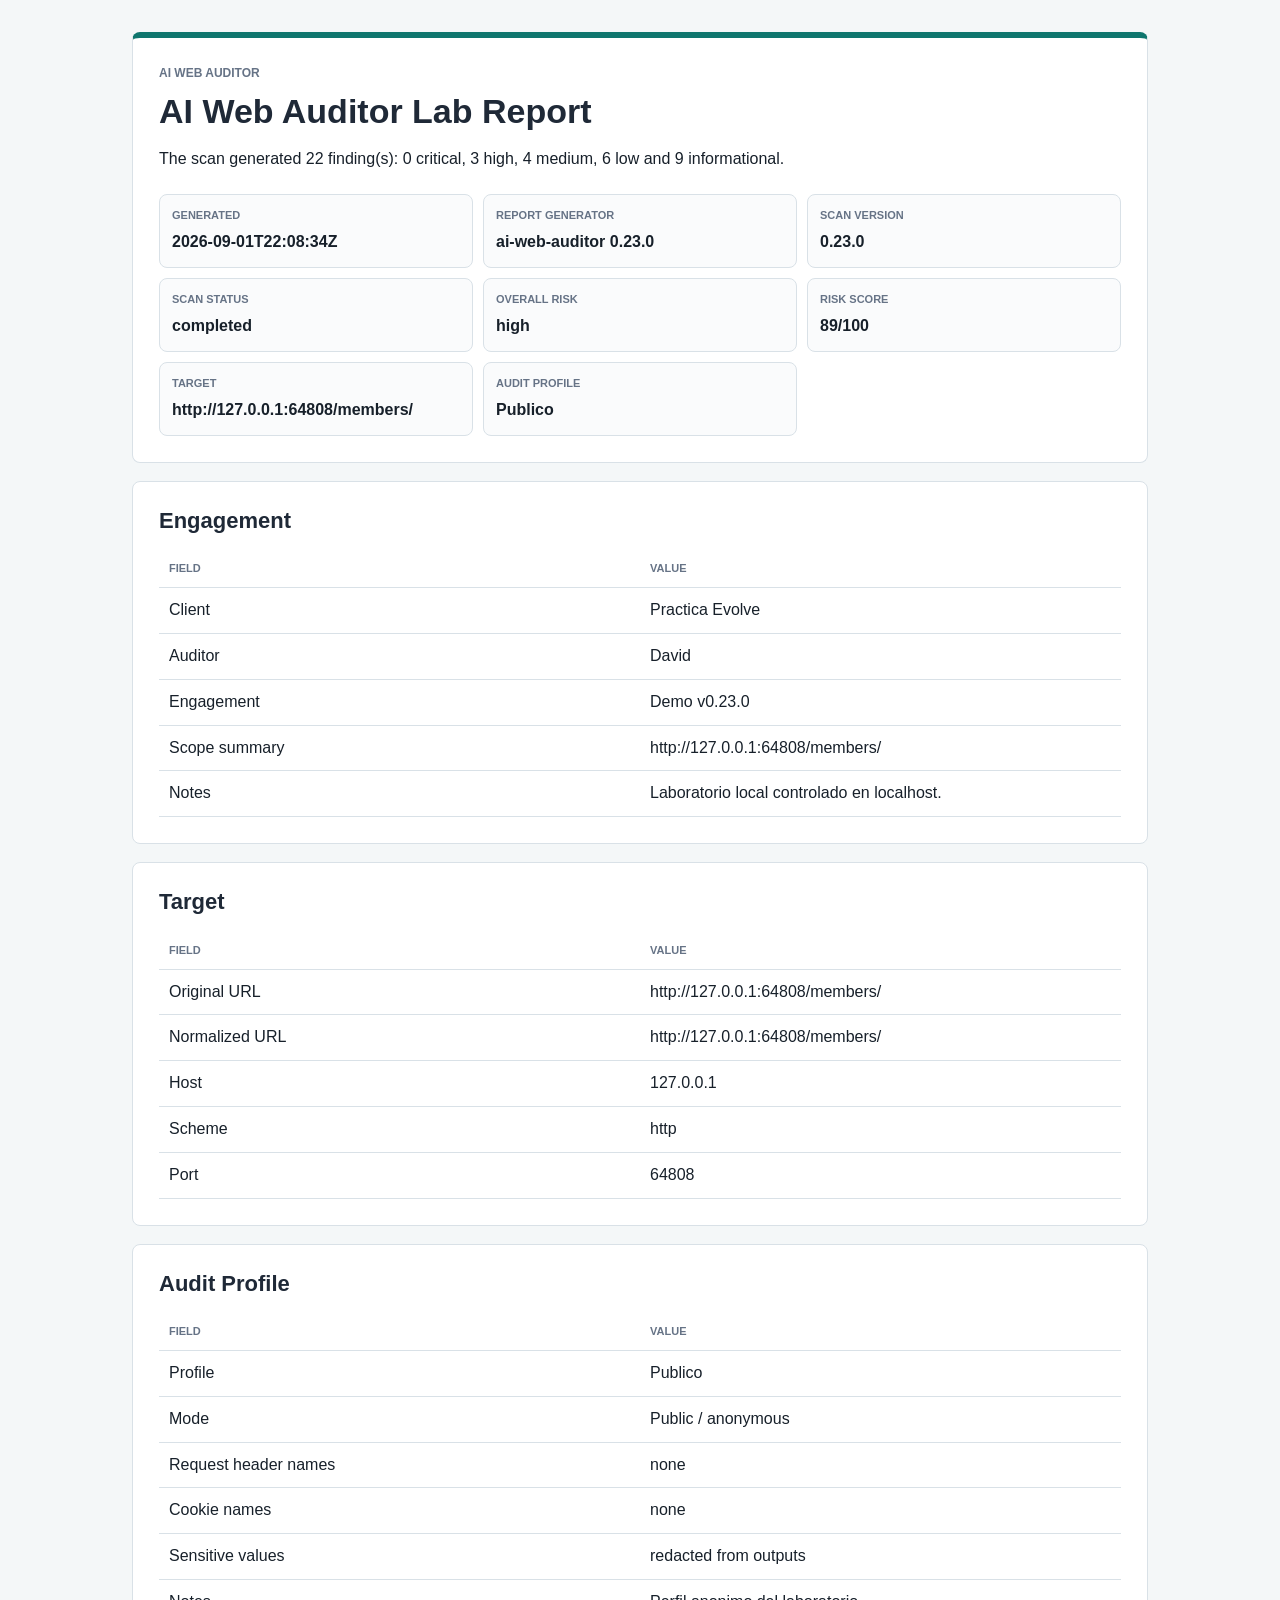
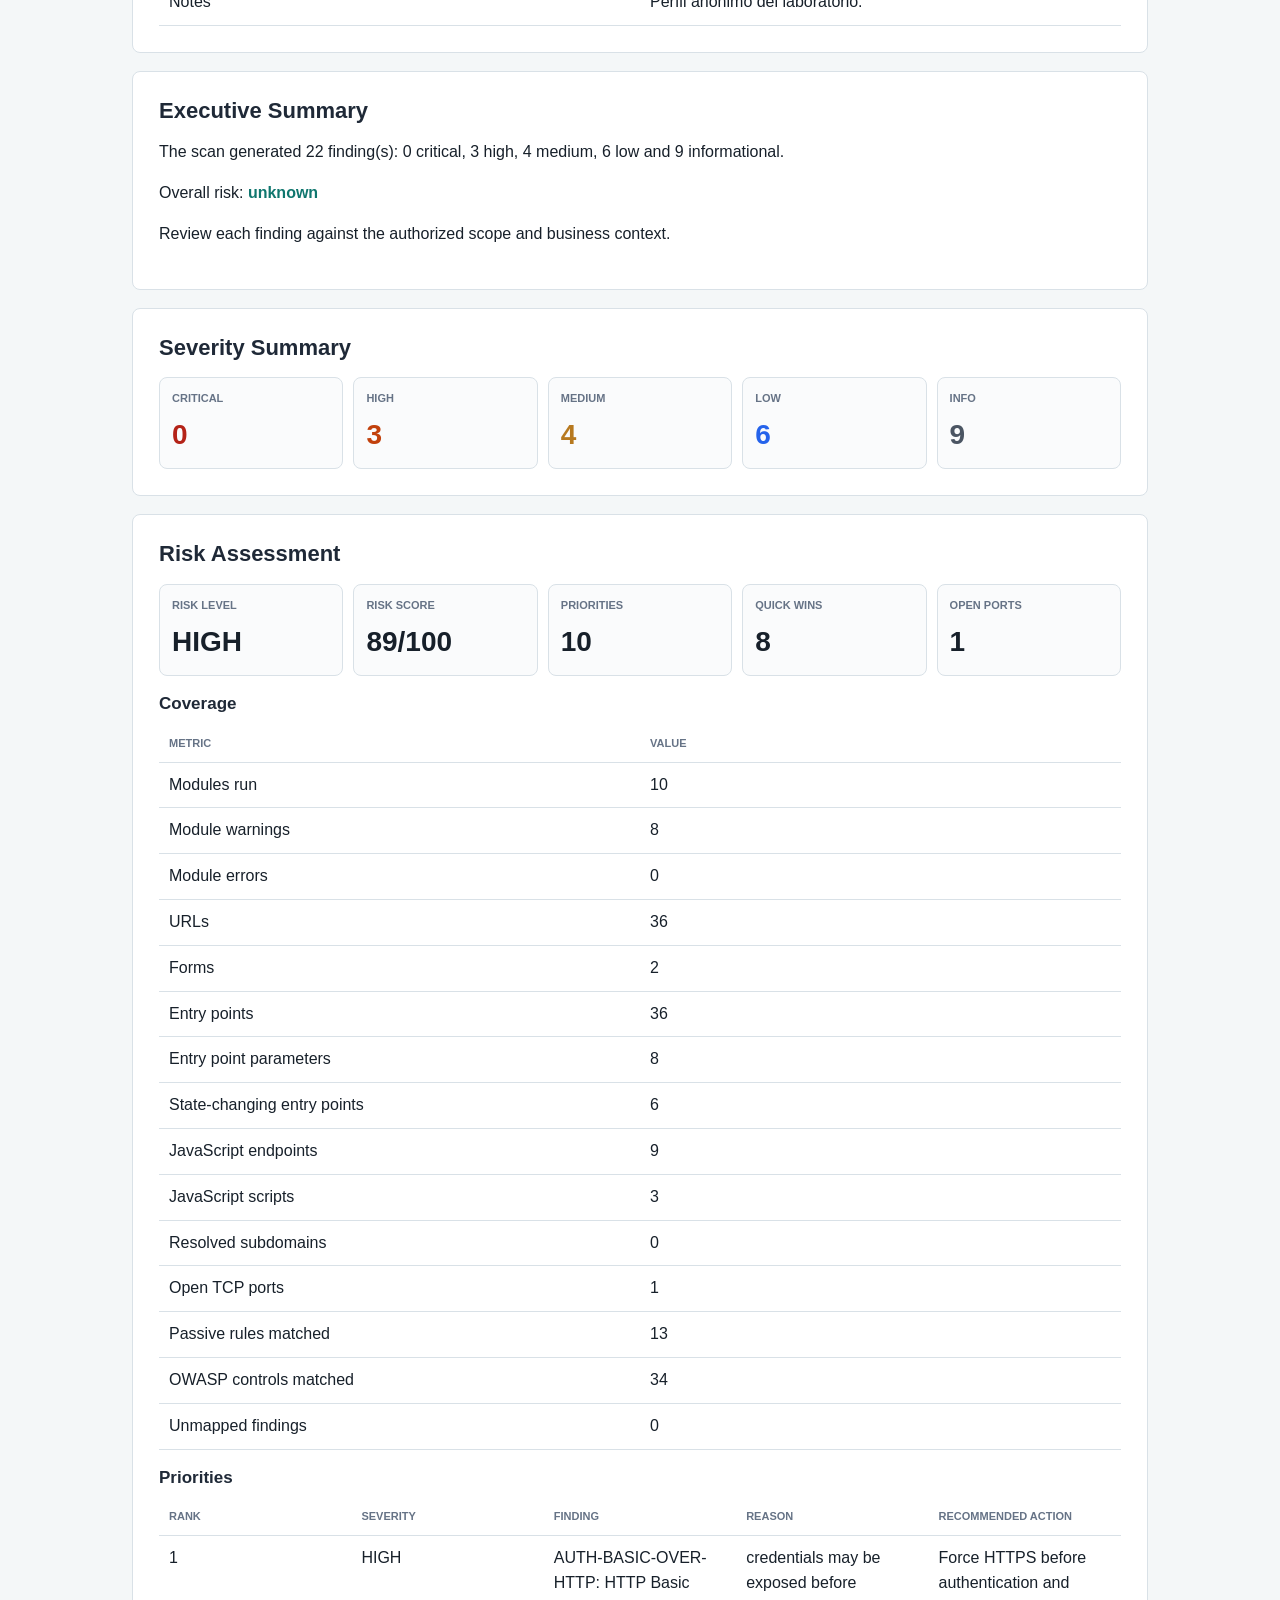
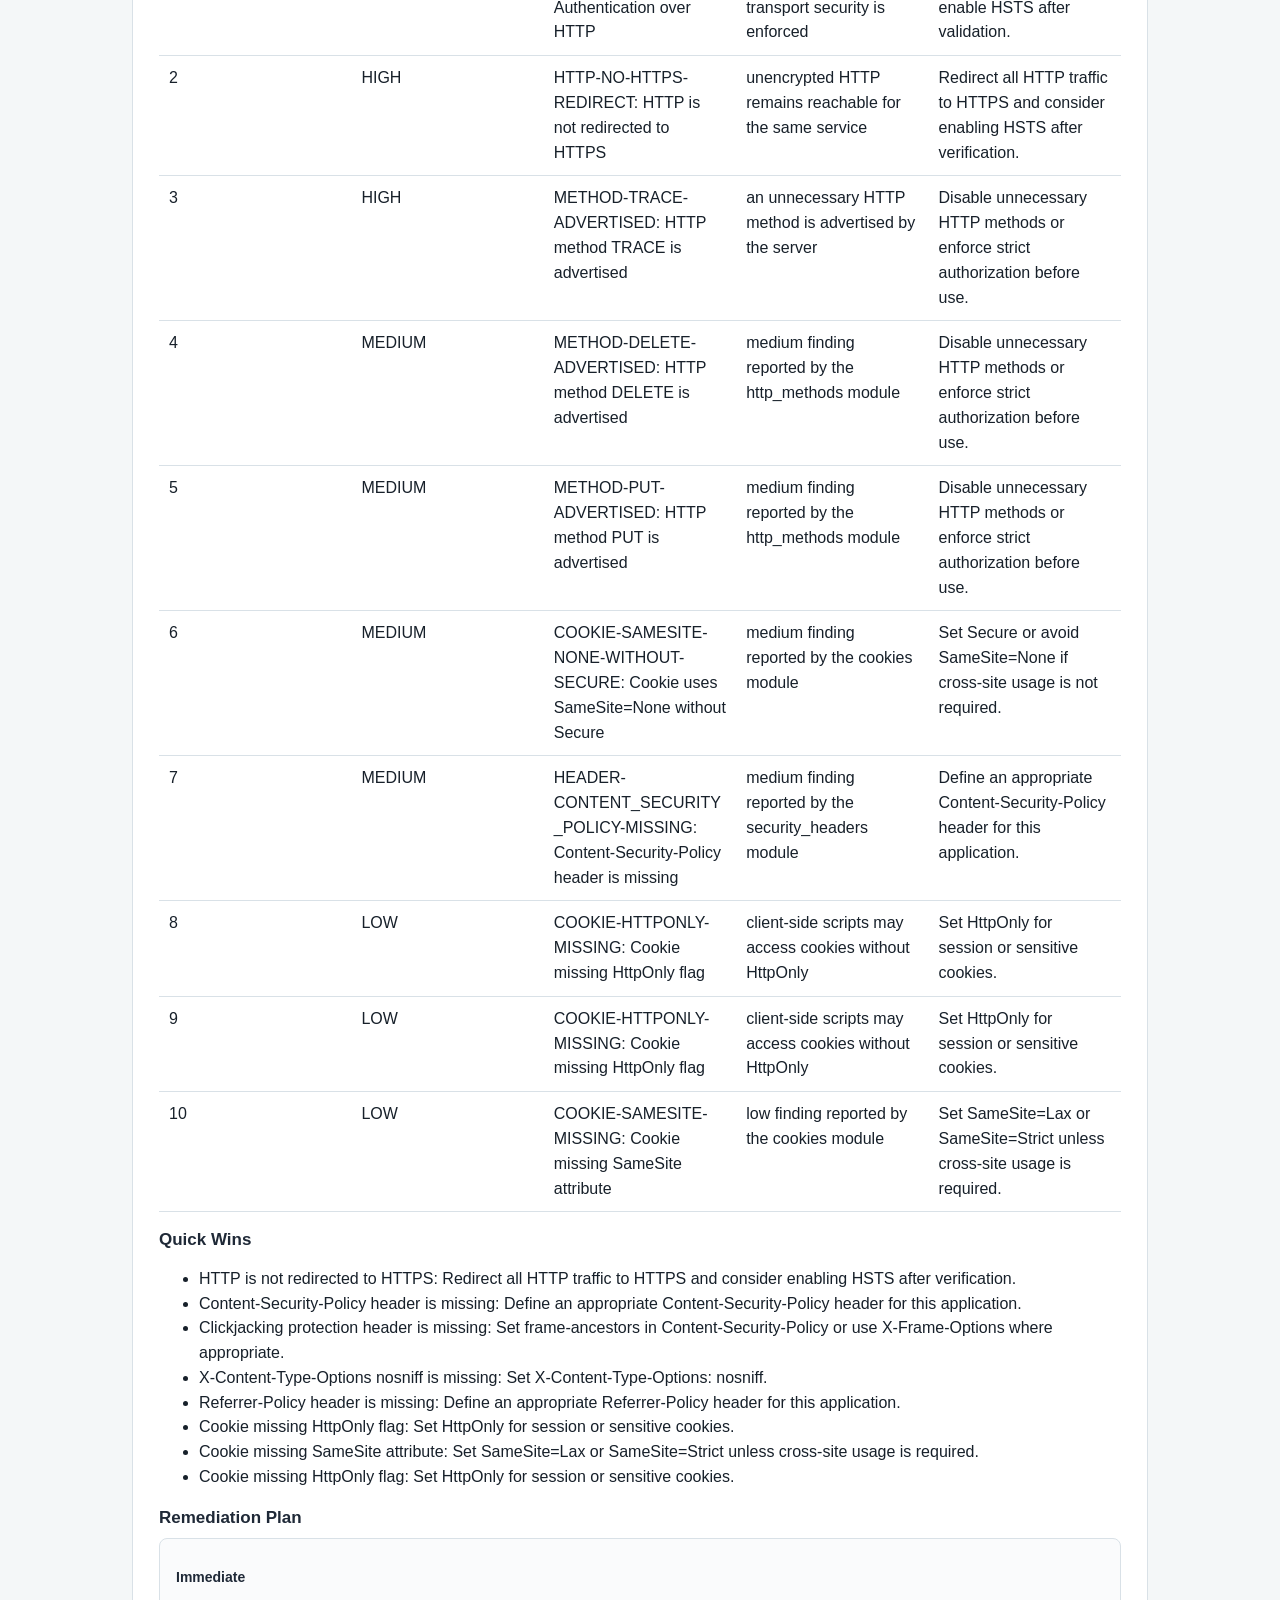
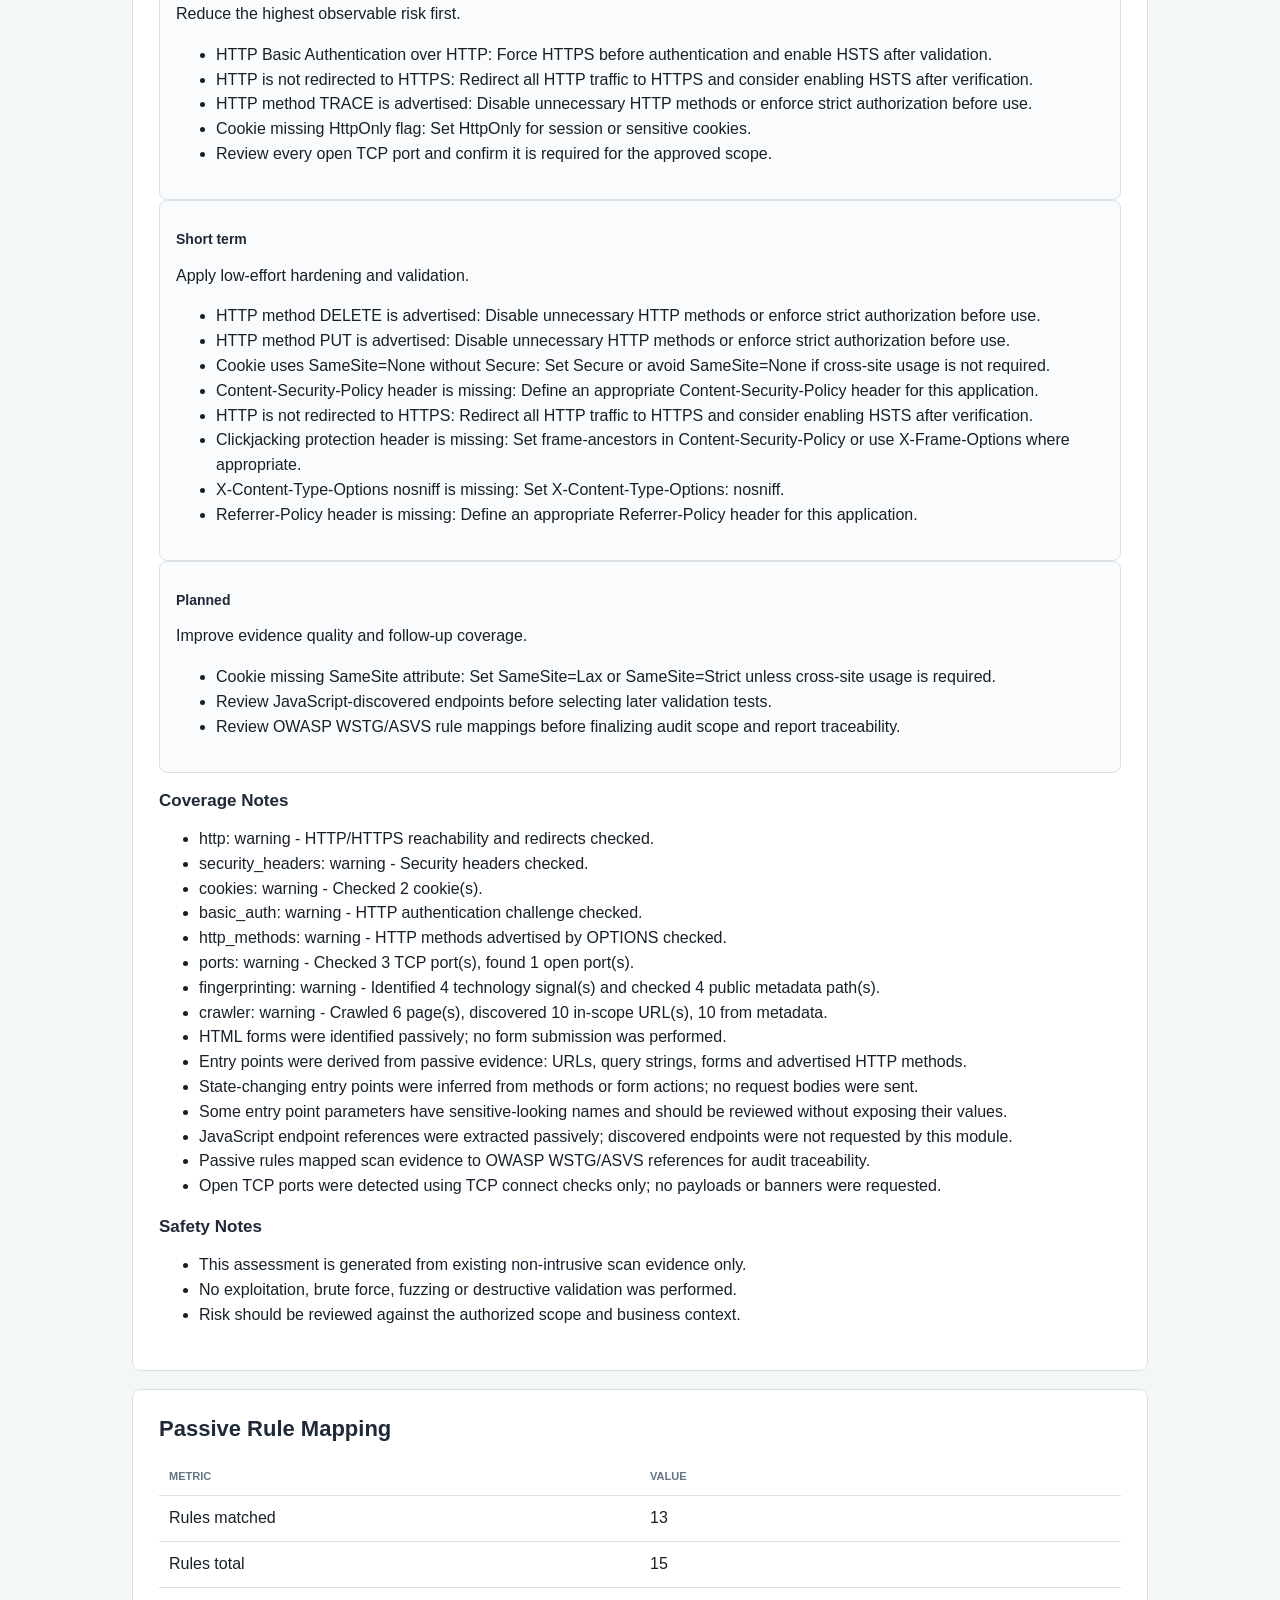
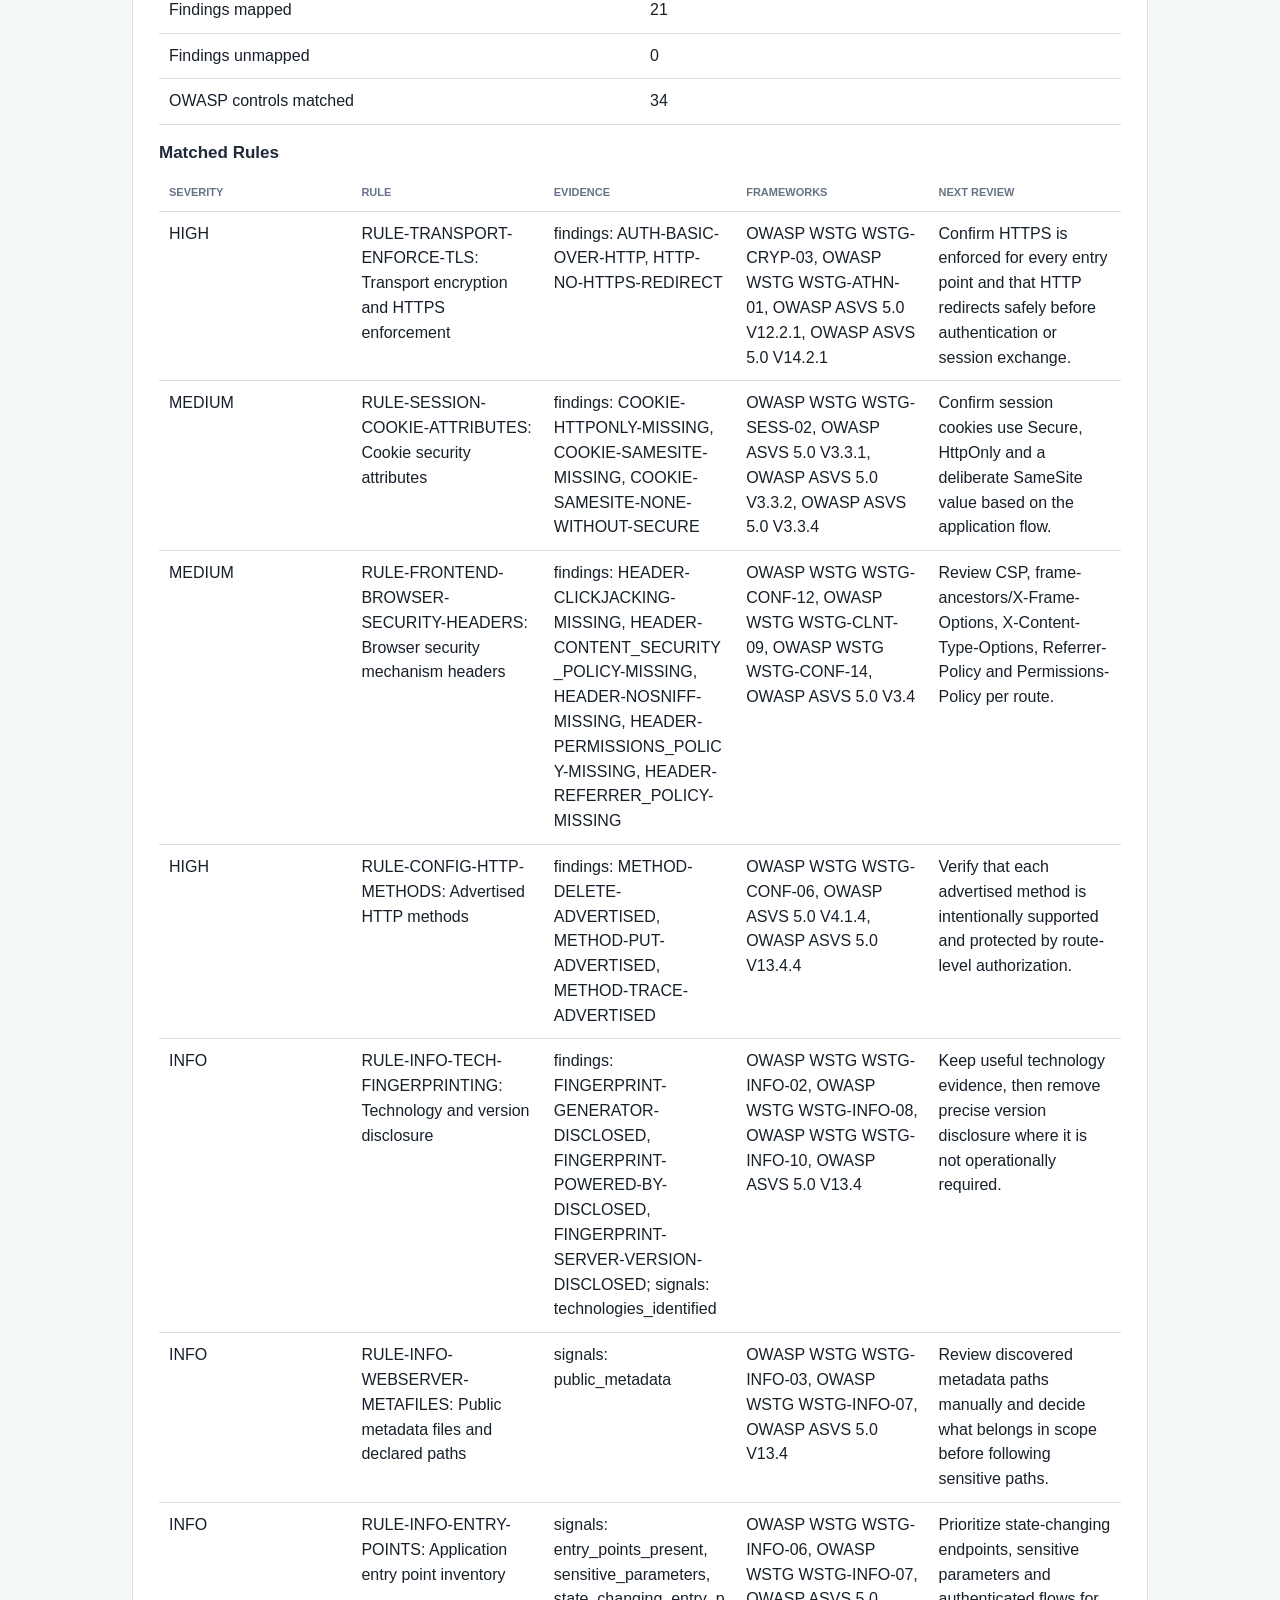
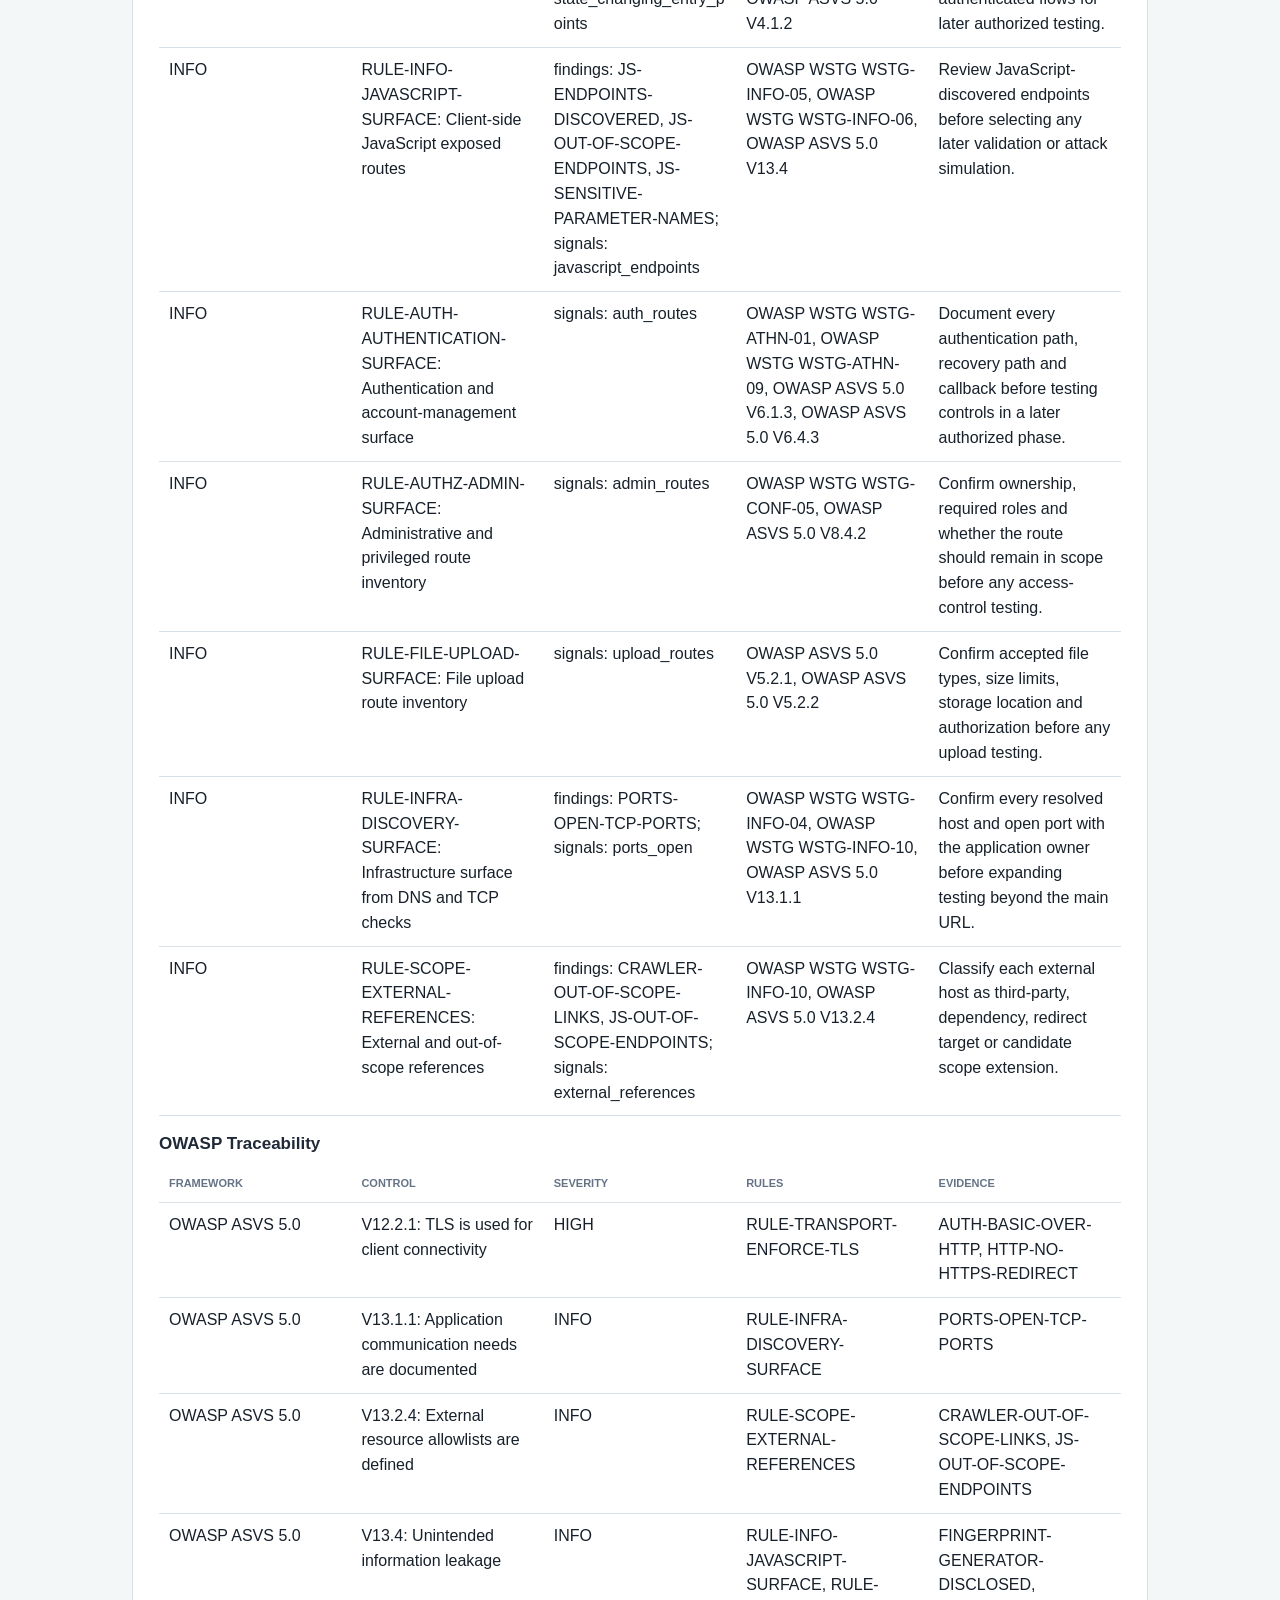
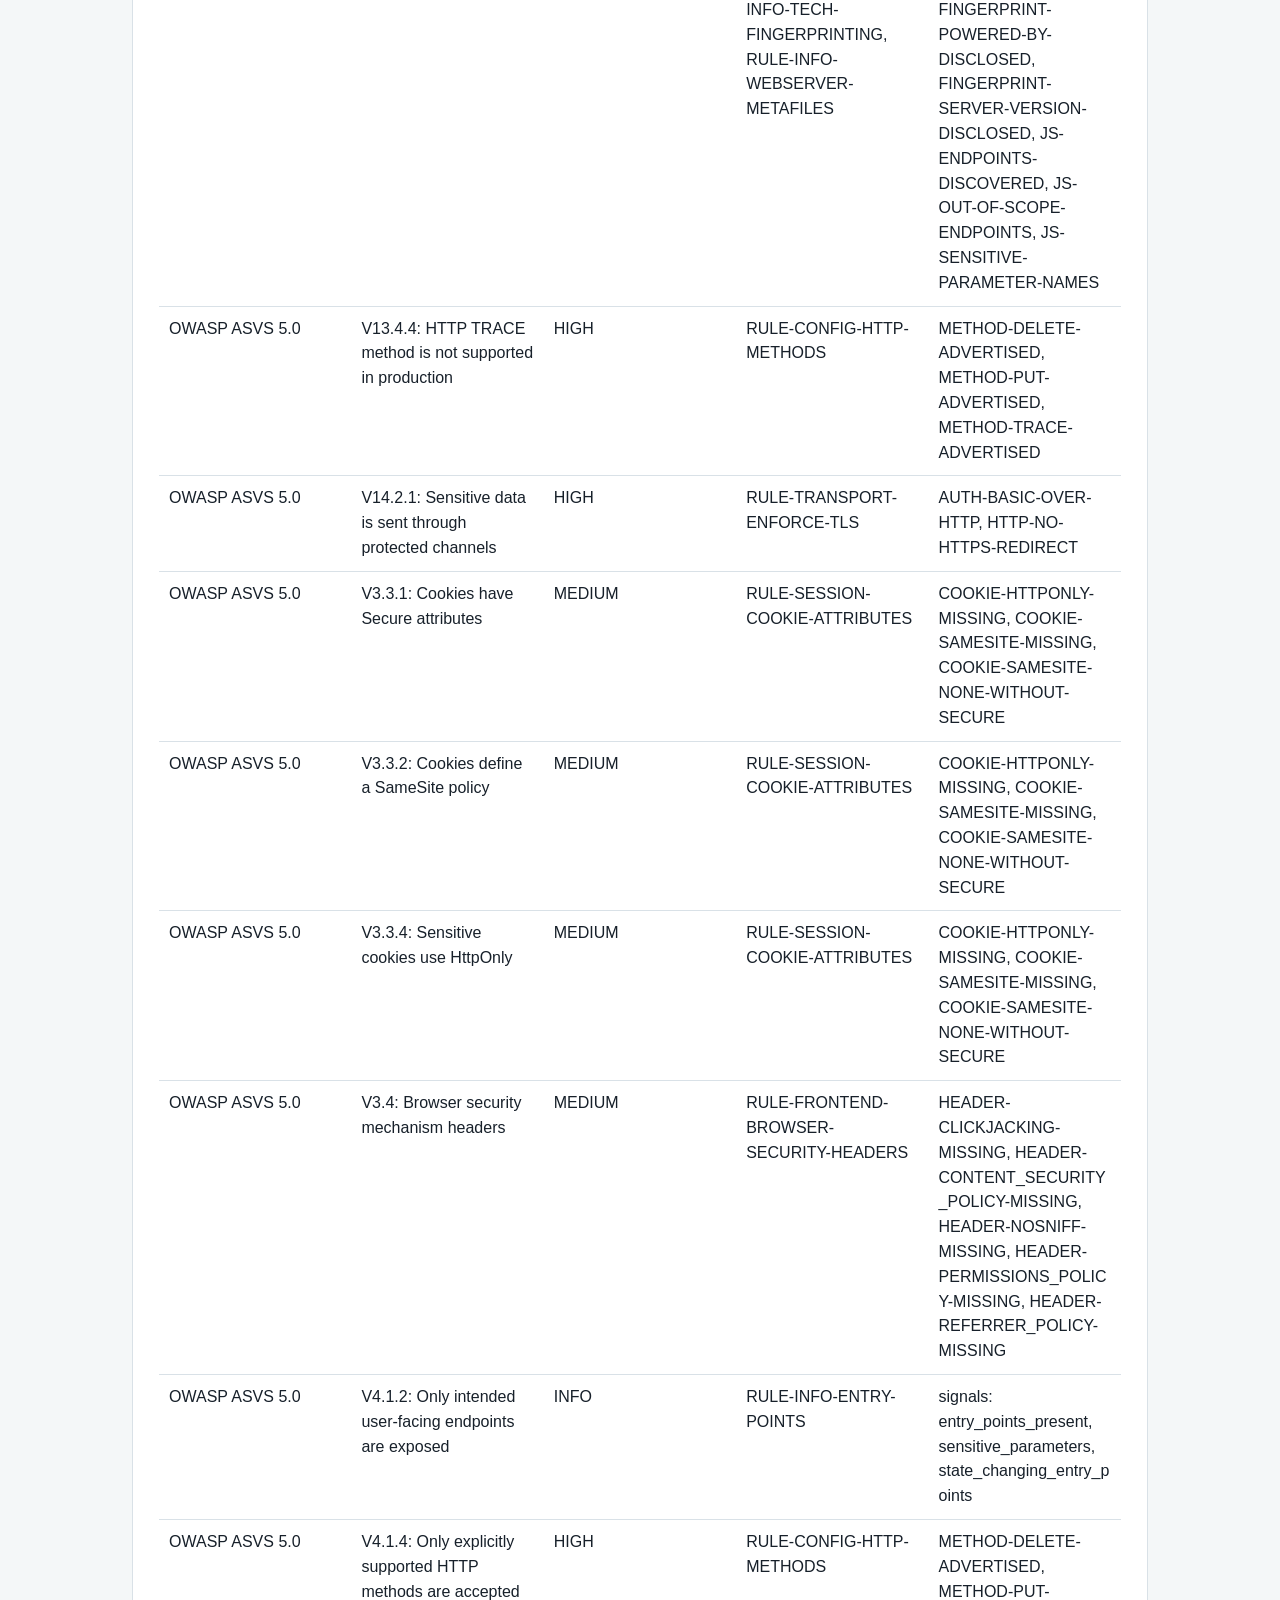
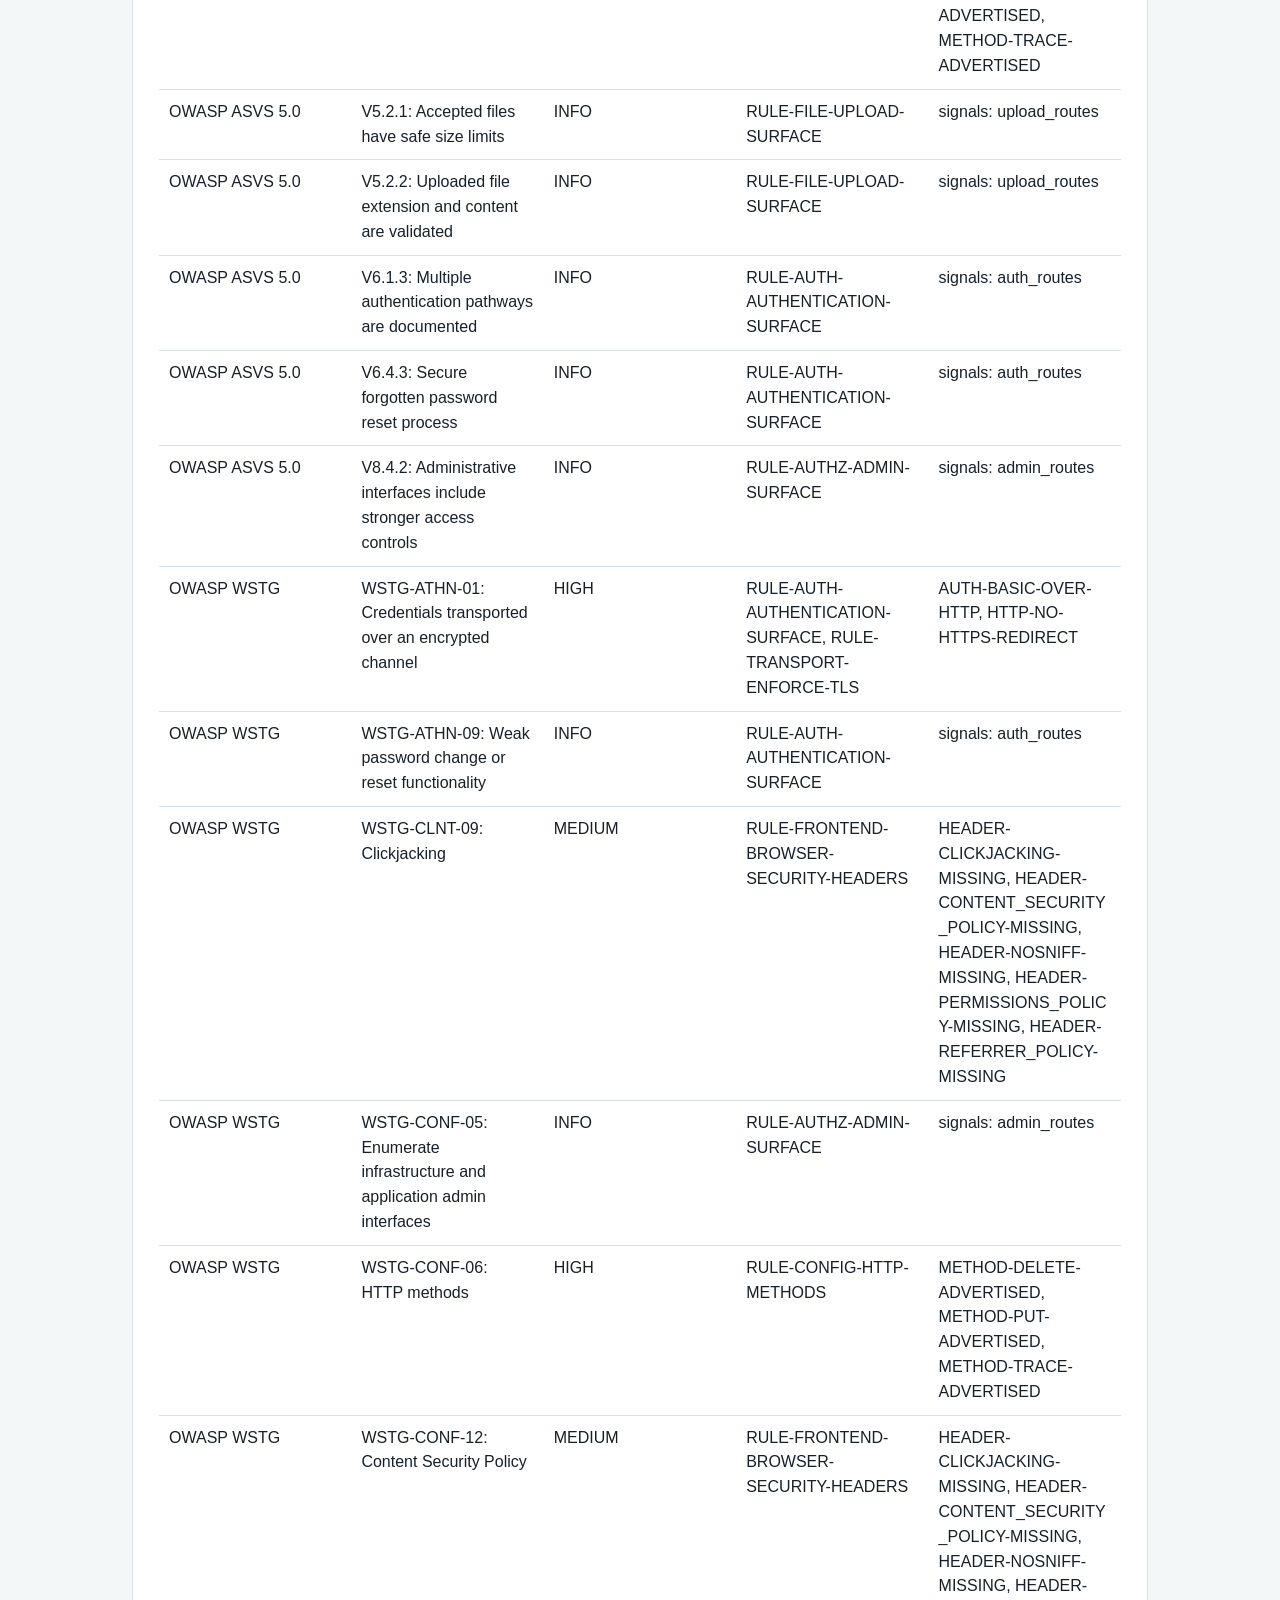
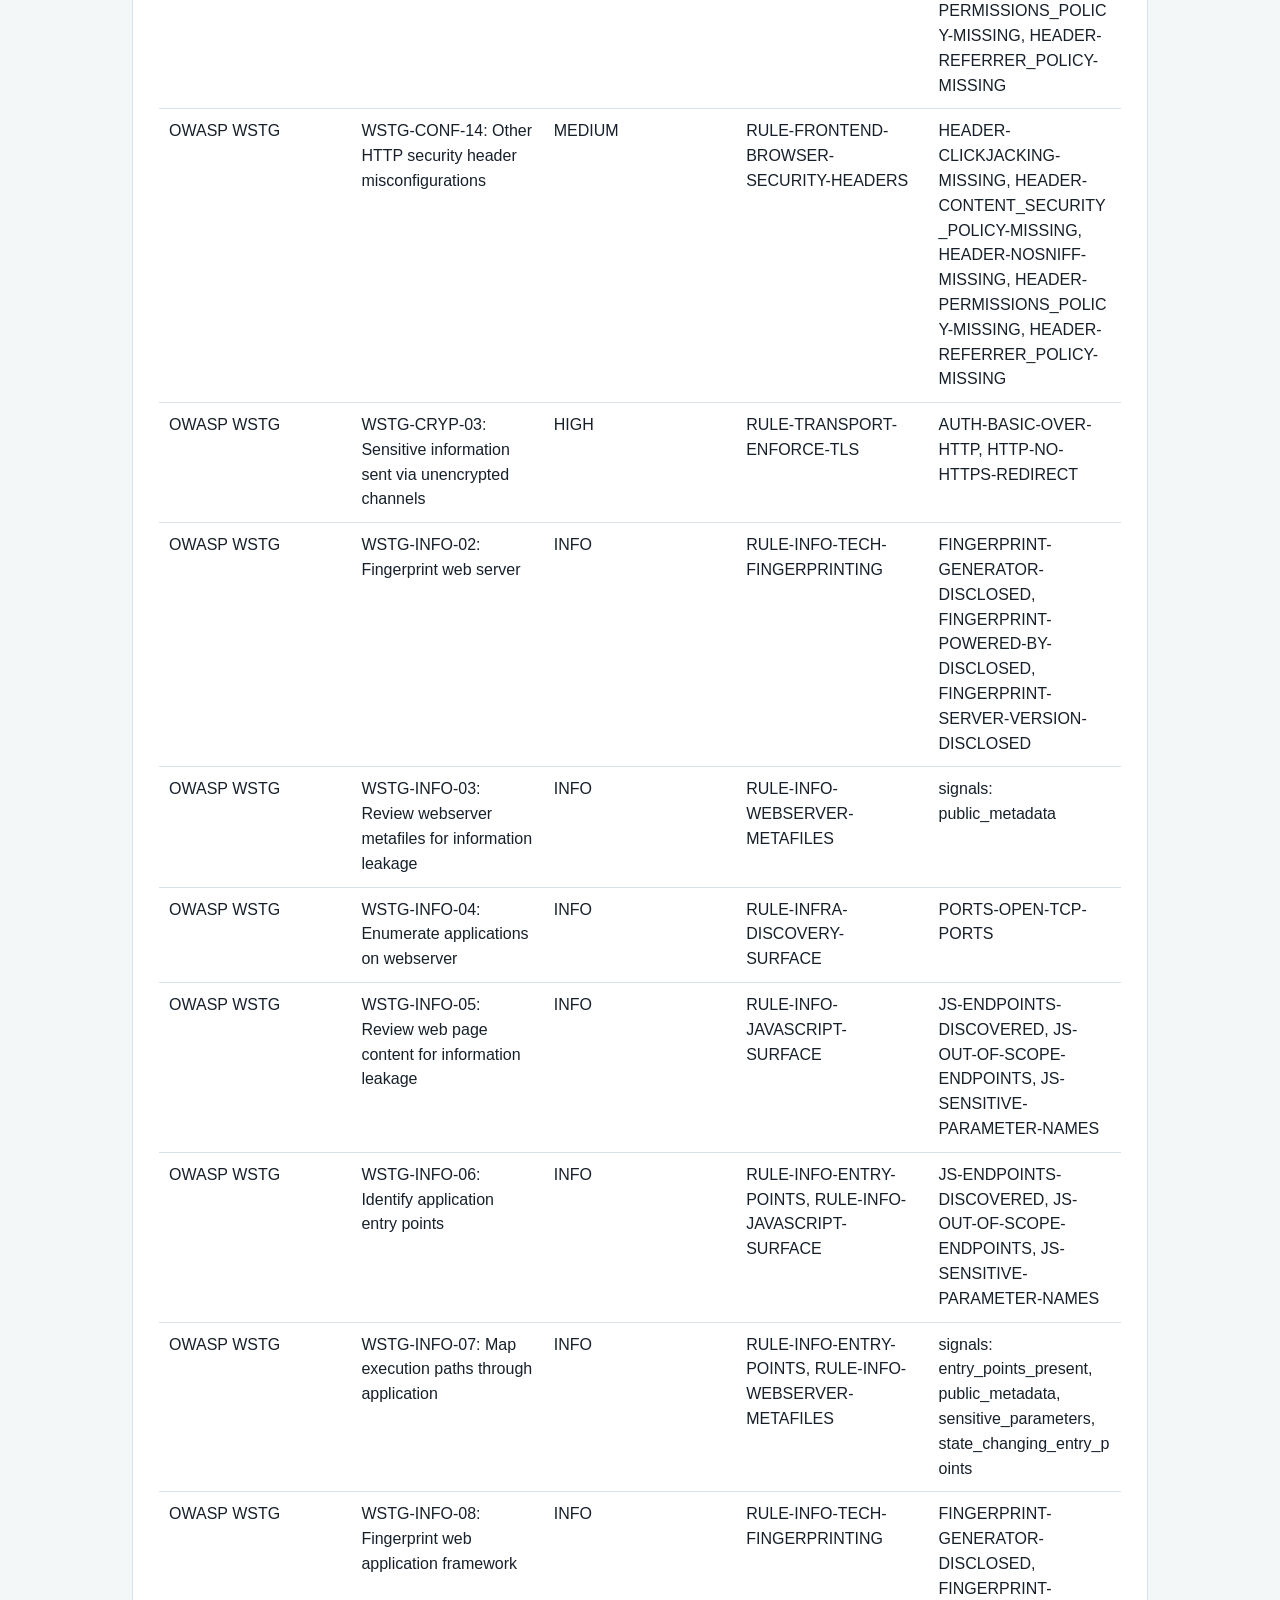
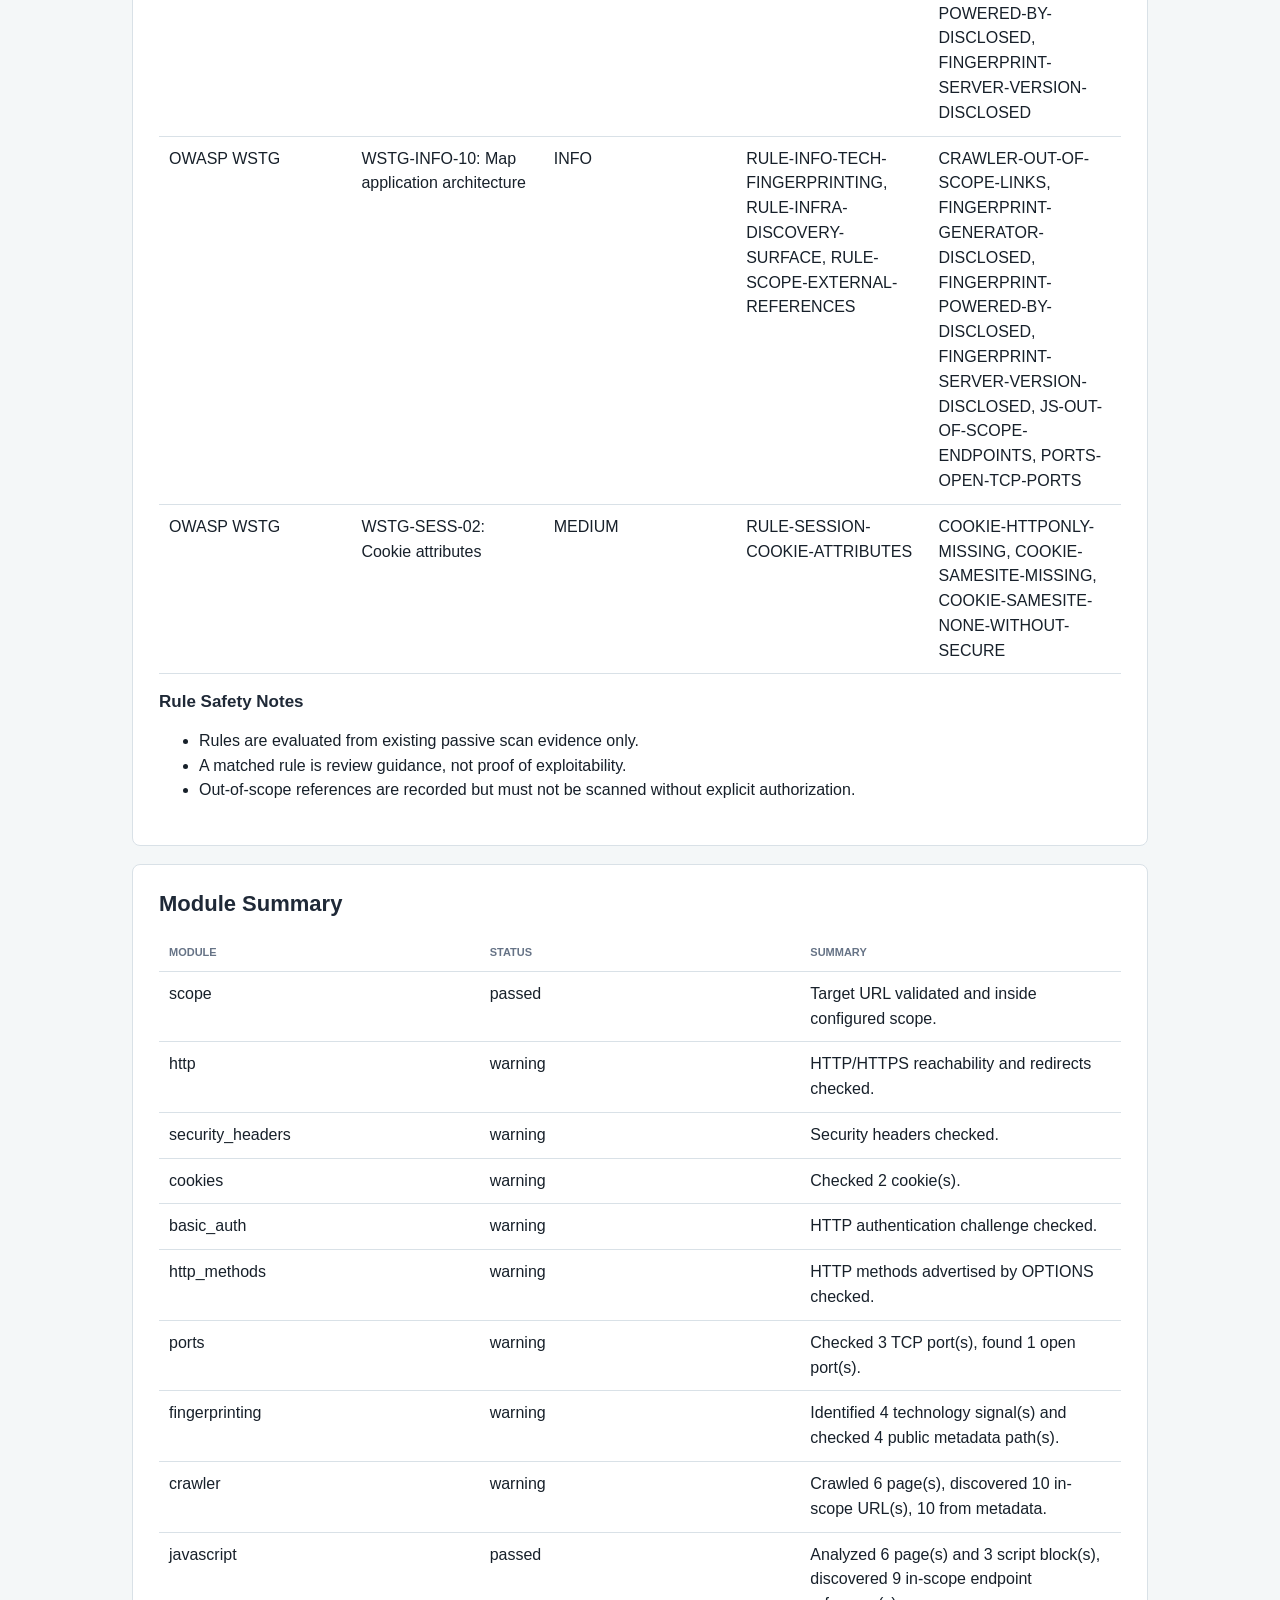
==== commit 76f0558a: "Add authenticated profiles and role comparison" ====
--- a/examples/report-example.html
+++ b/examples/report-example.html
@@ -191,22 +191,27 @@
 <h1>AI Web Auditor Lab Report</h1>
 <p>The scan generated 22 finding(s): 0 critical, 3 high, 4 medium, 6 low and 9 informational.</p>
 <div class="cover-grid">
-<div><span>Generated</span><strong>2026-09-01T11:39:56Z</strong></div>
-<div><span>Report generator</span><strong>ai-web-auditor 0.22.0</strong></div>
-<div><span>Scan version</span><strong>0.22.0</strong></div>
+<div><span>Generated</span><strong>2026-09-01T22:08:34Z</strong></div>
+<div><span>Report generator</span><strong>ai-web-auditor 0.23.0</strong></div>
+<div><span>Scan version</span><strong>0.23.0</strong></div>
 <div><span>Scan status</span><strong>completed</strong></div>
 <div><span>Overall risk</span><strong>high</strong></div>
 <div><span>Risk score</span><strong>89/100</strong></div>
-<div><span>Target</span><strong>http://127.0.0.1:62011/members/</strong></div>
+<div><span>Target</span><strong>http://127.0.0.1:64808/members/</strong></div>
+<div><span>Audit profile</span><strong>Publico</strong></div>
 </div>
 </section>
 <section class="section">
 <h2>Engagement</h2>
-<table><thead><tr><th>Field</th><th>Value</th></tr></thead><tbody><tr><td>Client</td><td>Practica Evolve</td></tr><tr><td>Auditor</td><td>David</td></tr><tr><td>Engagement</td><td>Demo v0.22.0</td></tr><tr><td>Scope summary</td><td>http://127.0.0.1:62011/members/</td></tr><tr><td>Notes</td><td>Laboratorio local controlado en localhost.</td></tr></tbody></table>
+<table><thead><tr><th>Field</th><th>Value</th></tr></thead><tbody><tr><td>Client</td><td>Practica Evolve</td></tr><tr><td>Auditor</td><td>David</td></tr><tr><td>Engagement</td><td>Demo v0.23.0</td></tr><tr><td>Scope summary</td><td>http://127.0.0.1:64808/members/</td></tr><tr><td>Notes</td><td>Laboratorio local controlado en localhost.</td></tr></tbody></table>
 </section>
 <section class="section">
 <h2>Target</h2>
-<table><thead><tr><th>Field</th><th>Value</th></tr></thead><tbody><tr><td>Original URL</td><td>http://127.0.0.1:62011/members/</td></tr><tr><td>Normalized URL</td><td>http://127.0.0.1:62011/members/</td></tr><tr><td>Host</td><td>127.0.0.1</td></tr><tr><td>Scheme</td><td>http</td></tr><tr><td>Port</td><td>62011</td></tr></tbody></table>
+<table><thead><tr><th>Field</th><th>Value</th></tr></thead><tbody><tr><td>Original URL</td><td>http://127.0.0.1:64808/members/</td></tr><tr><td>Normalized URL</td><td>http://127.0.0.1:64808/members/</td></tr><tr><td>Host</td><td>127.0.0.1</td></tr><tr><td>Scheme</td><td>http</td></tr><tr><td>Port</td><td>64808</td></tr></tbody></table>
+</section>
+<section class="section">
+<h2>Audit Profile</h2>
+<table><thead><tr><th>Field</th><th>Value</th></tr></thead><tbody><tr><td>Profile</td><td>Publico</td></tr><tr><td>Mode</td><td>Public / anonymous</td></tr><tr><td>Request header names</td><td>none</td></tr><tr><td>Cookie names</td><td>none</td></tr><tr><td>Sensitive values</td><td>redacted from outputs</td></tr><tr><td>Notes</td><td>Perfil anonimo del laboratorio.</td></tr></tbody></table>
 </section>
 <section class="section">
 <h2>Executive Summary</h2>
@@ -234,7 +239,7 @@
 <div class="severity-card"><span>Open ports</span><strong>1</strong></div>
 </div>
 <h3>Coverage</h3>
-<table><thead><tr><th>Metric</th><th>Value</th></tr></thead><tbody><tr><td>Modules run</td><td>10</td></tr><tr><td>Module warnings</td><td>8</td></tr><tr><td>Module errors</td><td>0</td></tr><tr><td>URLs</td><td>35</td></tr><tr><td>Forms</td><td>2</td></tr><tr><td>Entry points</td><td>35</td></tr><tr><td>Entry point parameters</td><td>8</td></tr><tr><td>State-changing entry points</td><td>6</td></tr><tr><td>JavaScript endpoints</td><td>9</td></tr><tr><td>JavaScript scripts</td><td>3</td></tr><tr><td>Resolved subdomains</td><td>0</td></tr><tr><td>Open TCP ports</td><td>1</td></tr><tr><td>Passive rules matched</td><td>13</td></tr><tr><td>OWASP controls matched</td><td>34</td></tr><tr><td>Unmapped findings</td><td>0</td></tr></tbody></table>
+<table><thead><tr><th>Metric</th><th>Value</th></tr></thead><tbody><tr><td>Modules run</td><td>10</td></tr><tr><td>Module warnings</td><td>8</td></tr><tr><td>Module errors</td><td>0</td></tr><tr><td>URLs</td><td>36</td></tr><tr><td>Forms</td><td>2</td></tr><tr><td>Entry points</td><td>36</td></tr><tr><td>Entry point parameters</td><td>8</td></tr><tr><td>State-changing entry points</td><td>6</td></tr><tr><td>JavaScript endpoints</td><td>9</td></tr><tr><td>JavaScript scripts</td><td>3</td></tr><tr><td>Resolved subdomains</td><td>0</td></tr><tr><td>Open TCP ports</td><td>1</td></tr><tr><td>Passive rules matched</td><td>13</td></tr><tr><td>OWASP controls matched</td><td>34</td></tr><tr><td>Unmapped findings</td><td>0</td></tr></tbody></table>
 <h3>Priorities</h3>
 <table><thead><tr><th>Rank</th><th>Severity</th><th>Finding</th><th>Reason</th><th>Recommended action</th></tr></thead><tbody><tr><td>1</td><td>HIGH</td><td>AUTH-BASIC-OVER-HTTP: HTTP Basic Authentication over HTTP</td><td>credentials may be exposed before transport security is enforced</td><td>Force HTTPS before authentication and enable HSTS after validation.</td></tr><tr><td>2</td><td>HIGH</td><td>HTTP-NO-HTTPS-REDIRECT: HTTP is not redirected to HTTPS</td><td>unencrypted HTTP remains reachable for the same service</td><td>Redirect all HTTP traffic to HTTPS and consider enabling HSTS after verification.</td></tr><tr><td>3</td><td>HIGH</td><td>METHOD-TRACE-ADVERTISED: HTTP method TRACE is advertised</td><td>an unnecessary HTTP method is advertised by the server</td><td>Disable unnecessary HTTP methods or enforce strict authorization before use.</td></tr><tr><td>4</td><td>MEDIUM</td><td>METHOD-DELETE-ADVERTISED: HTTP method DELETE is advertised</td><td>medium finding reported by the http_methods module</td><td>Disable unnecessary HTTP methods or enforce strict authorization before use.</td></tr><tr><td>5</td><td>MEDIUM</td><td>METHOD-PUT-ADVERTISED: HTTP method PUT is advertised</td><td>medium finding reported by the http_methods module</td><td>Disable unnecessary HTTP methods or enforce strict authorization before use.</td></tr><tr><td>6</td><td>MEDIUM</td><td>COOKIE-SAMESITE-NONE-WITHOUT-SECURE: Cookie uses SameSite=None without Secure</td><td>medium finding reported by the cookies module</td><td>Set Secure or avoid SameSite=None if cross-site usage is not required.</td></tr><tr><td>7</td><td>MEDIUM</td><td>HEADER-CONTENT_SECURITY_POLICY-MISSING: Content-Security-Policy header is missing</td><td>medium finding reported by the security_headers module</td><td>Define an appropriate Content-Security-Policy header for this application.</td></tr><tr><td>8</td><td>LOW</td><td>COOKIE-HTTPONLY-MISSING: Cookie missing HttpOnly flag</td><td>client-side scripts may access cookies without HttpOnly</td><td>Set HttpOnly for session or sensitive cookies.</td></tr><tr><td>9</td><td>LOW</td><td>COOKIE-HTTPONLY-MISSING: Cookie missing HttpOnly flag</td><td>client-side scripts may access cookies without HttpOnly</td><td>Set HttpOnly for session or sensitive cookies.</td></tr><tr><td>10</td><td>LOW</td><td>COOKIE-SAMESITE-MISSING: Cookie missing SameSite attribute</td><td>low finding reported by the cookies module</td><td>Set SameSite=Lax or SameSite=Strict unless cross-site usage is required.</td></tr></tbody></table>
 <h3>Quick Wins</h3>
@@ -256,7 +261,7 @@
 <ul><li>Cookie missing SameSite attribute: Set SameSite=Lax or SameSite=Strict unless cross-site usage is required.</li><li>Review JavaScript-discovered endpoints before selecting later validation tests.</li><li>Review OWASP WSTG/ASVS rule mappings before finalizing audit scope and report traceability.</li></ul>
 </article>
 <h3>Coverage Notes</h3>
-<ul><li>http: warning - HTTP/HTTPS reachability and redirects checked.</li><li>security_headers: warning - Security headers checked.</li><li>cookies: warning - Checked 2 cookie(s).</li><li>basic_auth: warning - HTTP authentication challenge checked.</li><li>http_methods: warning - HTTP methods advertised by OPTIONS checked.</li><li>ports: warning - Checked 3 TCP port(s), found 1 open port(s).</li><li>fingerprinting: warning - Identified 4 technology signal(s) and checked 4 public metadata path(s).</li><li>crawler: warning - Crawled 5 page(s), discovered 9 in-scope URL(s), 9 from metadata.</li><li>HTML forms were identified passively; no form submission was performed.</li><li>Entry points were derived from passive evidence: URLs, query strings, forms and advertised HTTP methods.</li><li>State-changing entry points were inferred from methods or form actions; no request bodies were sent.</li><li>Some entry point parameters have sensitive-looking names and should be reviewed without exposing their values.</li><li>JavaScript endpoint references were extracted passively; discovered endpoints were not requested by this module.</li><li>Passive rules mapped scan evidence to OWASP WSTG/ASVS references for audit traceability.</li><li>Open TCP ports were detected using TCP connect checks only; no payloads or banners were requested.</li></ul>
+<ul><li>http: warning - HTTP/HTTPS reachability and redirects checked.</li><li>security_headers: warning - Security headers checked.</li><li>cookies: warning - Checked 2 cookie(s).</li><li>basic_auth: warning - HTTP authentication challenge checked.</li><li>http_methods: warning - HTTP methods advertised by OPTIONS checked.</li><li>ports: warning - Checked 3 TCP port(s), found 1 open port(s).</li><li>fingerprinting: warning - Identified 4 technology signal(s) and checked 4 public metadata path(s).</li><li>crawler: warning - Crawled 6 page(s), discovered 10 in-scope URL(s), 10 from metadata.</li><li>HTML forms were identified passively; no form submission was performed.</li><li>Entry points were derived from passive evidence: URLs, query strings, forms and advertised HTTP methods.</li><li>State-changing entry points were inferred from methods or form actions; no request bodies were sent.</li><li>Some entry point parameters have sensitive-looking names and should be reviewed without exposing their values.</li><li>JavaScript endpoint references were extracted passively; discovered endpoints were not requested by this module.</li><li>Passive rules mapped scan evidence to OWASP WSTG/ASVS references for audit traceability.</li><li>Open TCP ports were detected using TCP connect checks only; no payloads or banners were requested.</li></ul>
 <h3>Safety Notes</h3>
 <ul><li>This assessment is generated from existing non-intrusive scan evidence only.</li><li>No exploitation, brute force, fuzzing or destructive validation was performed.</li><li>Risk should be reviewed against the authorized scope and business context.</li></ul>
 </section>
@@ -273,7 +278,7 @@
 
 <section class="section">
 <h2>Module Summary</h2>
-<table><thead><tr><th>Module</th><th>Status</th><th>Summary</th></tr></thead><tbody><tr><td>scope</td><td>passed</td><td>Target URL validated and inside configured scope.</td></tr><tr><td>http</td><td>warning</td><td>HTTP/HTTPS reachability and redirects checked.</td></tr><tr><td>security_headers</td><td>warning</td><td>Security headers checked.</td></tr><tr><td>cookies</td><td>warning</td><td>Checked 2 cookie(s).</td></tr><tr><td>basic_auth</td><td>warning</td><td>HTTP authentication challenge checked.</td></tr><tr><td>http_methods</td><td>warning</td><td>HTTP methods advertised by OPTIONS checked.</td></tr><tr><td>ports</td><td>warning</td><td>Checked 3 TCP port(s), found 1 open port(s).</td></tr><tr><td>fingerprinting</td><td>warning</td><td>Identified 4 technology signal(s) and checked 4 public metadata path(s).</td></tr><tr><td>crawler</td><td>warning</td><td>Crawled 5 page(s), discovered 9 in-scope URL(s), 9 from metadata.</td></tr><tr><td>javascript</td><td>passed</td><td>Analyzed 5 page(s) and 3 script block(s), discovered 9 in-scope endpoint reference(s).</td></tr></tbody></table>
+<table><thead><tr><th>Module</th><th>Status</th><th>Summary</th></tr></thead><tbody><tr><td>scope</td><td>passed</td><td>Target URL validated and inside configured scope.</td></tr><tr><td>http</td><td>warning</td><td>HTTP/HTTPS reachability and redirects checked.</td></tr><tr><td>security_headers</td><td>warning</td><td>Security headers checked.</td></tr><tr><td>cookies</td><td>warning</td><td>Checked 2 cookie(s).</td></tr><tr><td>basic_auth</td><td>warning</td><td>HTTP authentication challenge checked.</td></tr><tr><td>http_methods</td><td>warning</td><td>HTTP methods advertised by OPTIONS checked.</td></tr><tr><td>ports</td><td>warning</td><td>Checked 3 TCP port(s), found 1 open port(s).</td></tr><tr><td>fingerprinting</td><td>warning</td><td>Identified 4 technology signal(s) and checked 4 public metadata path(s).</td></tr><tr><td>crawler</td><td>warning</td><td>Crawled 6 page(s), discovered 10 in-scope URL(s), 10 from metadata.</td></tr><tr><td>javascript</td><td>passed</td><td>Analyzed 6 page(s) and 3 script block(s), discovered 9 in-scope endpoint reference(s).</td></tr></tbody></table>
 </section>
 <section class="section">
 <h2>Findings</h2>
@@ -285,7 +290,7 @@
 <div><dt>ID</dt><dd>AUTH-BASIC-OVER-HTTP</dd></div>
 <div><dt>Module</dt><dd>basic_auth</dd></div>
 <div><dt>Category</dt><dd>authentication</dd></div>
-<div><dt>Target</dt><dd>http://127.0.0.1:62011/members/</dd></div>
+<div><dt>Target</dt><dd>http://127.0.0.1:64808/members/</dd></div>
 </dl>
 <p>The server requests Basic Authentication over unencrypted HTTP.</p>
 <p><strong>Recommendation:</strong> Force HTTPS before authentication and enable HSTS after validation.</p>
@@ -299,12 +304,12 @@
 <div><dt>ID</dt><dd>HTTP-NO-HTTPS-REDIRECT</dd></div>
 <div><dt>Module</dt><dd>http</dd></div>
 <div><dt>Category</dt><dd>transport-security</dd></div>
-<div><dt>Target</dt><dd>http://127.0.0.1:62011/members/</dd></div>
+<div><dt>Target</dt><dd>http://127.0.0.1:64808/members/</dd></div>
 </dl>
 <p>The requested HTTP URL remains available without being upgraded to HTTPS.</p>
 <p><strong>Recommendation:</strong> Redirect all HTTP traffic to HTTPS and consider enabling HSTS after verification.</p>
 <h4>Evidence</h4>
-<table><thead><tr><th>Label</th><th>Value</th><th>Location</th></tr></thead><tbody><tr><td>initial_url</td><td>http://127.0.0.1:62011/members/</td><td>unknown</td></tr><tr><td>final_url</td><td>http://127.0.0.1:62011/members/</td><td>unknown</td></tr><tr><td>status_code</td><td>401</td><td>unknown</td></tr></tbody></table>
+<table><thead><tr><th>Label</th><th>Value</th><th>Location</th></tr></thead><tbody><tr><td>initial_url</td><td>http://127.0.0.1:64808/members/</td><td>unknown</td></tr><tr><td>final_url</td><td>http://127.0.0.1:64808/members/</td><td>unknown</td></tr><tr><td>status_code</td><td>401</td><td>unknown</td></tr></tbody></table>
 </article>
 <article class="finding-card">
 <span class="badge high">HIGH</span>
@@ -313,7 +318,7 @@
 <div><dt>ID</dt><dd>METHOD-TRACE-ADVERTISED</dd></div>
 <div><dt>Module</dt><dd>http_methods</dd></div>
 <div><dt>Category</dt><dd>http-methods</dd></div>
-<div><dt>Target</dt><dd>http://127.0.0.1:62011/members/</dd></div>
+<div><dt>Target</dt><dd>http://127.0.0.1:64808/members/</dd></div>
 </dl>
 <p>TRACE can expose request data and is rarely needed.</p>
 <p><strong>Recommendation:</strong> Disable unnecessary HTTP methods or enforce strict authorization before use.</p>
@@ -327,7 +332,7 @@
 <div><dt>ID</dt><dd>COOKIE-SAMESITE-NONE-WITHOUT-SECURE</dd></div>
 <div><dt>Module</dt><dd>cookies</dd></div>
 <div><dt>Category</dt><dd>cookies</dd></div>
-<div><dt>Target</dt><dd>http://127.0.0.1:62011/members/</dd></div>
+<div><dt>Target</dt><dd>http://127.0.0.1:64808/members/</dd></div>
 </dl>
 <p>SameSite=None cookies should also use Secure.</p>
 <p><strong>Recommendation:</strong> Set Secure or avoid SameSite=None if cross-site usage is not required.</p>
@@ -341,7 +346,7 @@
 <div><dt>ID</dt><dd>HEADER-CONTENT_SECURITY_POLICY-MISSING</dd></div>
 <div><dt>Module</dt><dd>security_headers</dd></div>
 <div><dt>Category</dt><dd>security-headers</dd></div>
-<div><dt>Target</dt><dd>http://127.0.0.1:62011/members/</dd></div>
+<div><dt>Target</dt><dd>http://127.0.0.1:64808/members/</dd></div>
 </dl>
 <p>The response does not include the Content-Security-Policy header.</p>
 <p><strong>Recommendation:</strong> Define an appropriate Content-Security-Policy header for this application.</p>
@@ -354,7 +359,7 @@
 <div><dt>ID</dt><dd>METHOD-DELETE-ADVERTISED</dd></div>
 <div><dt>Module</dt><dd>http_methods</dd></div>
 <div><dt>Category</dt><dd>http-methods</dd></div>
-<div><dt>Target</dt><dd>http://127.0.0.1:62011/members/</dd></div>
+<div><dt>Target</dt><dd>http://127.0.0.1:64808/members/</dd></div>
 </dl>
 <p>DELETE may allow destructive actions if authorization is weak.</p>
 <p><strong>Recommendation:</strong> Disable unnecessary HTTP methods or enforce strict authorization before use.</p>
@@ -368,7 +373,7 @@
 <div><dt>ID</dt><dd>METHOD-PUT-ADVERTISED</dd></div>
 <div><dt>Module</dt><dd>http_methods</dd></div>
 <div><dt>Category</dt><dd>http-methods</dd></div>
-<div><dt>Target</dt><dd>http://127.0.0.1:62011/members/</dd></div>
+<div><dt>Target</dt><dd>http://127.0.0.1:64808/members/</dd></div>
 </dl>
 <p>PUT may allow content upload if authorization is weak.</p>
 <p><strong>Recommendation:</strong> Disable unnecessary HTTP methods or enforce strict authorization before use.</p>
@@ -382,7 +387,7 @@
 <div><dt>ID</dt><dd>COOKIE-HTTPONLY-MISSING</dd></div>
 <div><dt>Module</dt><dd>cookies</dd></div>
 <div><dt>Category</dt><dd>cookies</dd></div>
-<div><dt>Target</dt><dd>http://127.0.0.1:62011/members/</dd></div>
+<div><dt>Target</dt><dd>http://127.0.0.1:64808/members/</dd></div>
 </dl>
 <p>A cookie is accessible to client-side scripts when HttpOnly is absent.</p>
 <p><strong>Recommendation:</strong> Set HttpOnly for session or sensitive cookies.</p>
@@ -396,7 +401,7 @@
 <div><dt>ID</dt><dd>COOKIE-HTTPONLY-MISSING</dd></div>
 <div><dt>Module</dt><dd>cookies</dd></div>
 <div><dt>Category</dt><dd>cookies</dd></div>
-<div><dt>Target</dt><dd>http://127.0.0.1:62011/members/</dd></div>
+<div><dt>Target</dt><dd>http://127.0.0.1:64808/members/</dd></div>
 </dl>
 <p>A cookie is accessible to client-side scripts when HttpOnly is absent.</p>
 <p><strong>Recommendation:</strong> Set HttpOnly for session or sensitive cookies.</p>
@@ -410,7 +415,7 @@
 <div><dt>ID</dt><dd>COOKIE-SAMESITE-MISSING</dd></div>
 <div><dt>Module</dt><dd>cookies</dd></div>
 <div><dt>Category</dt><dd>cookies</dd></div>
-<div><dt>Target</dt><dd>http://127.0.0.1:62011/members/</dd></div>
+<div><dt>Target</dt><dd>http://127.0.0.1:64808/members/</dd></div>
 </dl>
 <p>A cookie does not declare a SameSite policy.</p>
 <p><strong>Recommendation:</strong> Set SameSite=Lax or SameSite=Strict unless cross-site usage is required.</p>
@@ -424,7 +429,7 @@
 <div><dt>ID</dt><dd>HEADER-CLICKJACKING-MISSING</dd></div>
 <div><dt>Module</dt><dd>security_headers</dd></div>
 <div><dt>Category</dt><dd>security-headers</dd></div>
-<div><dt>Target</dt><dd>http://127.0.0.1:62011/members/</dd></div>
+<div><dt>Target</dt><dd>http://127.0.0.1:64808/members/</dd></div>
 </dl>
 <p>The response does not include X-Frame-Options or a CSP frame-ancestors directive.</p>
 <p><strong>Recommendation:</strong> Set frame-ancestors in Content-Security-Policy or use X-Frame-Options where appropriate.</p>
@@ -437,7 +442,7 @@
 <div><dt>ID</dt><dd>HEADER-NOSNIFF-MISSING</dd></div>
 <div><dt>Module</dt><dd>security_headers</dd></div>
 <div><dt>Category</dt><dd>security-headers</dd></div>
-<div><dt>Target</dt><dd>http://127.0.0.1:62011/members/</dd></div>
+<div><dt>Target</dt><dd>http://127.0.0.1:64808/members/</dd></div>
 </dl>
 <p>The browser may try to infer content types when nosniff is absent.</p>
 <p><strong>Recommendation:</strong> Set X-Content-Type-Options: nosniff.</p>
@@ -451,7 +456,7 @@
 <div><dt>ID</dt><dd>HEADER-REFERRER_POLICY-MISSING</dd></div>
 <div><dt>Module</dt><dd>security_headers</dd></div>
 <div><dt>Category</dt><dd>security-headers</dd></div>
-<div><dt>Target</dt><dd>http://127.0.0.1:62011/members/</dd></div>
+<div><dt>Target</dt><dd>http://127.0.0.1:64808/members/</dd></div>
 </dl>
 <p>The response does not include the Referrer-Policy header.</p>
 <p><strong>Recommendation:</strong> Define an appropriate Referrer-Policy header for this application.</p>
@@ -464,7 +469,7 @@
 <div><dt>ID</dt><dd>CRAWLER-OUT-OF-SCOPE-LINKS</dd></div>
 <div><dt>Module</dt><dd>crawler</dd></div>
 <div><dt>Category</dt><dd>crawler</dd></div>
-<div><dt>Target</dt><dd>http://127.0.0.1:62011/members/</dd></div>
+<div><dt>Target</dt><dd>http://127.0.0.1:64808/members/</dd></div>
 </dl>
 <p>The crawler discovered links outside the configured scope. They were recorded but not requested.</p>
 <p><strong>Recommendation:</strong> Review whether any external host should be added to the authorized scope before scanning it.</p>
@@ -478,7 +483,7 @@
 <div><dt>ID</dt><dd>FINGERPRINT-GENERATOR-DISCLOSED</dd></div>
 <div><dt>Module</dt><dd>fingerprinting</dd></div>
 <div><dt>Category</dt><dd>fingerprinting</dd></div>
-<div><dt>Target</dt><dd>http://127.0.0.1:62011/members/</dd></div>
+<div><dt>Target</dt><dd>http://127.0.0.1:64808/members/</dd></div>
 </dl>
 <p>The HTML generator metadata can disclose CMS or framework details.</p>
 <p><strong>Recommendation:</strong> Remove generator metadata if it is not required.</p>
@@ -492,7 +497,7 @@
 <div><dt>ID</dt><dd>FINGERPRINT-POWERED-BY-DISCLOSED</dd></div>
 <div><dt>Module</dt><dd>fingerprinting</dd></div>
 <div><dt>Category</dt><dd>fingerprinting</dd></div>
-<div><dt>Target</dt><dd>http://127.0.0.1:62011/members/</dd></div>
+<div><dt>Target</dt><dd>http://127.0.0.1:64808/members/</dd></div>
 </dl>
 <p>The X-Powered-By header can reveal backend technology details to attackers.</p>
 <p><strong>Recommendation:</strong> Remove or reduce technology-identifying response headers where practical.</p>
@@ -506,12 +511,12 @@
 <div><dt>ID</dt><dd>FINGERPRINT-SERVER-VERSION-DISCLOSED</dd></div>
 <div><dt>Module</dt><dd>fingerprinting</dd></div>
 <div><dt>Category</dt><dd>fingerprinting</dd></div>
-<div><dt>Target</dt><dd>http://127.0.0.1:62011/members/</dd></div>
+<div><dt>Target</dt><dd>http://127.0.0.1:64808/members/</dd></div>
 </dl>
 <p>The Server header appears to include product version information.</p>
 <p><strong>Recommendation:</strong> Avoid exposing precise server versions unless there is an operational reason.</p>
 <h4>Evidence</h4>
-<table><thead><tr><th>Label</th><th>Value</th><th>Location</th></tr></thead><tbody><tr><td>server</td><td>AIWebAuditorLab/0.22</td><td>unknown</td></tr></tbody></table>
+<table><thead><tr><th>Label</th><th>Value</th><th>Location</th></tr></thead><tbody><tr><td>server</td><td>AIWebAuditorLab/0.23</td><td>unknown</td></tr></tbody></table>
 </article>
 <article class="finding-card">
 <span class="badge info">INFO</span>
@@ -520,7 +525,7 @@
 <div><dt>ID</dt><dd>HEADER-PERMISSIONS_POLICY-MISSING</dd></div>
 <div><dt>Module</dt><dd>security_headers</dd></div>
 <div><dt>Category</dt><dd>security-headers</dd></div>
-<div><dt>Target</dt><dd>http://127.0.0.1:62011/members/</dd></div>
+<div><dt>Target</dt><dd>http://127.0.0.1:64808/members/</dd></div>
 </dl>
 <p>The response does not include the Permissions-Policy header.</p>
 <p><strong>Recommendation:</strong> Define an appropriate Permissions-Policy header for this application.</p>
@@ -533,12 +538,12 @@
 <div><dt>ID</dt><dd>JS-ENDPOINTS-DISCOVERED</dd></div>
 <div><dt>Module</dt><dd>javascript</dd></div>
 <div><dt>Category</dt><dd>javascript-enumeration</dd></div>
-<div><dt>Target</dt><dd>http://127.0.0.1:62011/members/</dd></div>
+<div><dt>Target</dt><dd>http://127.0.0.1:64808/members/</dd></div>
 </dl>
 <p>Client-side JavaScript contains URL references that expand the passive review surface.</p>
 <p><strong>Recommendation:</strong> Review these endpoints against the authorized scope before deciding whether later validation is needed.</p>
 <h4>Evidence</h4>
-<table><thead><tr><th>Label</th><th>Value</th><th>Location</th></tr></thead><tbody><tr><td>endpoint</td><td>http://127.0.0.1:62011/api</td><td>unknown</td></tr><tr><td>endpoint</td><td>POST http://127.0.0.1:62011/api/member-profile?csrf_token=[redacted]</td><td>unknown</td></tr><tr><td>endpoint</td><td>POST http://127.0.0.1:62011/api/profile?session_id=[redacted]</td><td>unknown</td></tr><tr><td>endpoint</td><td>POST http://127.0.0.1:62011/api/upload</td><td>unknown</td></tr><tr><td>endpoint</td><td>GET http://127.0.0.1:62011/api/users?role=member</td><td>unknown</td></tr></tbody></table>
+<table><thead><tr><th>Label</th><th>Value</th><th>Location</th></tr></thead><tbody><tr><td>endpoint</td><td>http://127.0.0.1:64808/api</td><td>unknown</td></tr><tr><td>endpoint</td><td>POST http://127.0.0.1:64808/api/member-profile?csrf_token=[redacted]</td><td>unknown</td></tr><tr><td>endpoint</td><td>POST http://127.0.0.1:64808/api/profile?session_id=[redacted]</td><td>unknown</td></tr><tr><td>endpoint</td><td>POST http://127.0.0.1:64808/api/upload</td><td>unknown</td></tr><tr><td>endpoint</td><td>GET http://127.0.0.1:64808/api/users?role=member</td><td>unknown</td></tr></tbody></table>
 </article>
 <article class="finding-card">
 <span class="badge info">INFO</span>
@@ -547,7 +552,7 @@
 <div><dt>ID</dt><dd>JS-OUT-OF-SCOPE-ENDPOINTS</dd></div>
 <div><dt>Module</dt><dd>javascript</dd></div>
 <div><dt>Category</dt><dd>javascript-enumeration</dd></div>
-<div><dt>Target</dt><dd>http://127.0.0.1:62011/members/</dd></div>
+<div><dt>Target</dt><dd>http://127.0.0.1:64808/members/</dd></div>
 </dl>
 <p>Client-side JavaScript references hosts outside the configured scope. They were recorded but not requested.</p>
 <p><strong>Recommendation:</strong> Confirm whether those hosts belong to the engagement before scanning them.</p>
@@ -561,12 +566,12 @@
 <div><dt>ID</dt><dd>JS-SENSITIVE-PARAMETER-NAMES</dd></div>
 <div><dt>Module</dt><dd>javascript</dd></div>
 <div><dt>Category</dt><dd>javascript-enumeration</dd></div>
-<div><dt>Target</dt><dd>http://127.0.0.1:62011/members/</dd></div>
+<div><dt>Target</dt><dd>http://127.0.0.1:64808/members/</dd></div>
 </dl>
 <p>Some JavaScript-discovered URLs contain parameter names commonly associated with authentication, sessions or secrets. Values are redacted.</p>
 <p><strong>Recommendation:</strong> Review how these parameters are generated, logged and exposed. Do not include raw secrets in reports.</p>
 <h4>Evidence</h4>
-<table><thead><tr><th>Label</th><th>Value</th><th>Location</th></tr></thead><tbody><tr><td>parameter_name</td><td>csrf_token</td><td>http://127.0.0.1:62011/api/member-profile?csrf_token=[redacted]</td></tr><tr><td>parameter_name</td><td>session_id</td><td>http://127.0.0.1:62011/api/profile?session_id=[redacted]</td></tr><tr><td>parameter_name</td><td>token</td><td>http://127.0.0.1:62011/reset-password?token=[redacted]</td></tr></tbody></table>
+<table><thead><tr><th>Label</th><th>Value</th><th>Location</th></tr></thead><tbody><tr><td>parameter_name</td><td>csrf_token</td><td>http://127.0.0.1:64808/api/member-profile?csrf_token=[redacted]</td></tr><tr><td>parameter_name</td><td>session_id</td><td>http://127.0.0.1:64808/api/profile?session_id=[redacted]</td></tr><tr><td>parameter_name</td><td>token</td><td>http://127.0.0.1:64808/reset-password?token=[redacted]</td></tr></tbody></table>
 </article>
 <article class="finding-card">
 <span class="badge info">INFO</span>
@@ -580,61 +585,61 @@
 <p>The limited TCP connectivity check found open ports on the target host. This is inventory evidence, not exploitation.</p>
 <p><strong>Recommendation:</strong> Review whether each exposed service is expected, patched and covered by the authorized audit scope.</p>
 <h4>Evidence</h4>
-<table><thead><tr><th>Label</th><th>Value</th><th>Location</th></tr></thead><tbody><tr><td>open_port</td><td>62011</td><td>unknown</td></tr></tbody></table>
+<table><thead><tr><th>Label</th><th>Value</th><th>Location</th></tr></thead><tbody><tr><td>open_port</td><td>64808</td><td>unknown</td></tr></tbody></table>
 </article>
 </div>
 </section>
 <section class="section">
 <h2>Technology Fingerprinting</h2>
-<table><thead><tr><th>Technology</th><th>Category</th><th>Confidence</th><th>Signals</th></tr></thead><tbody><tr><td>AIWebAuditorLab/0.22</td><td>server</td><td>low</td><td>header:server</td></tr><tr><td>Django</td><td>framework</td><td>medium</td><td>cookie:sessionid</td></tr><tr><td>PHP 5.6.40</td><td>language</td><td>high</td><td>header:x-powered-by</td></tr><tr><td>WordPress 4.7.0</td><td>cms</td><td>high</td><td>html:meta-generator</td></tr></tbody></table>
+<table><thead><tr><th>Technology</th><th>Category</th><th>Confidence</th><th>Signals</th></tr></thead><tbody><tr><td>AIWebAuditorLab/0.23</td><td>server</td><td>low</td><td>header:server</td></tr><tr><td>Django</td><td>framework</td><td>medium</td><td>cookie:sessionid</td></tr><tr><td>PHP 5.6.40</td><td>language</td><td>high</td><td>header:x-powered-by</td></tr><tr><td>WordPress 4.7.0</td><td>cms</td><td>high</td><td>html:meta-generator</td></tr></tbody></table>
 <h3>Public Metadata Files</h3>
 <table><thead><tr><th>Path</th><th>Status</th><th>Present</th></tr></thead><tbody><tr><td>/robots.txt</td><td>200</td><td>True</td></tr><tr><td>/.well-known/security.txt</td><td>200</td><td>True</td></tr><tr><td>/security.txt</td><td>404</td><td>False</td></tr><tr><td>/sitemap.xml</td><td>200</td><td>True</td></tr></tbody></table>
 </section>
 <section class="section">
 <h2>Crawler</h2>
-<table><thead><tr><th>Field</th><th>Value</th></tr></thead><tbody><tr><td>Seed URL</td><td>http://127.0.0.1:62011/members/</td></tr><tr><td>Max depth</td><td>1</td></tr><tr><td>Max pages</td><td>20</td></tr><tr><td>Fetched URLs</td><td>5</td></tr><tr><td>Discovered in-scope URLs</td><td>9</td></tr><tr><td>Metadata-discovered URLs</td><td>9</td></tr><tr><td>Classified interesting routes</td><td>6</td></tr><tr><td>robots.txt</td><td>present (200)</td></tr><tr><td>Sitemaps checked</td><td>1 (1 present)</td></tr><tr><td>.well-known endpoints checked</td><td>8 (2 present)</td></tr><tr><td>Out-of-scope URLs recorded but not visited</td><td>1</td></tr><tr><td>Excluded URLs recorded but not visited</td><td>3</td></tr></tbody></table>
+<table><thead><tr><th>Field</th><th>Value</th></tr></thead><tbody><tr><td>Seed URL</td><td>http://127.0.0.1:64808/members/</td></tr><tr><td>Max depth</td><td>1</td></tr><tr><td>Max pages</td><td>20</td></tr><tr><td>Fetched URLs</td><td>6</td></tr><tr><td>Discovered in-scope URLs</td><td>10</td></tr><tr><td>Metadata-discovered URLs</td><td>10</td></tr><tr><td>Classified interesting routes</td><td>7</td></tr><tr><td>robots.txt</td><td>present (200)</td></tr><tr><td>Sitemaps checked</td><td>1 (1 present)</td></tr><tr><td>.well-known endpoints checked</td><td>8 (2 present)</td></tr><tr><td>Out-of-scope URLs recorded but not visited</td><td>1</td></tr><tr><td>Excluded URLs recorded but not visited</td><td>3</td></tr></tbody></table>
 <h3>Interesting Routes</h3>
-<table><thead><tr><th>URL</th><th>Types</th><th>Sources</th></tr></thead><tbody><tr><td>http://127.0.0.1:62011/api/users</td><td>api</td><td>crawler_fetched, sitemap</td></tr><tr><td>http://127.0.0.1:62011/login</td><td>form, login</td><td>crawler_fetched, sitemap</td></tr><tr><td>http://127.0.0.1:62011/members/</td><td>account, form, login</td><td>crawler_fetched, html_link, robots_allow, seed, sitemap</td></tr><tr><td>http://127.0.0.1:62011/oauth/authorize</td><td>callback, login</td><td>well_known_endpoint</td></tr><tr><td>http://127.0.0.1:62011/oauth/token</td><td>callback</td><td>well_known_endpoint</td></tr><tr><td>http://127.0.0.1:62011/reset-password</td><td>password_reset</td><td>crawler_fetched, sitemap</td></tr></tbody></table>
+<table><thead><tr><th>URL</th><th>Types</th><th>Sources</th></tr></thead><tbody><tr><td>http://127.0.0.1:64808/account</td><td>account</td><td>crawler_fetched, sitemap</td></tr><tr><td>http://127.0.0.1:64808/api/users</td><td>api</td><td>crawler_fetched, sitemap</td></tr><tr><td>http://127.0.0.1:64808/login</td><td>form, login</td><td>crawler_fetched, sitemap</td></tr><tr><td>http://127.0.0.1:64808/members/</td><td>account, form, login</td><td>crawler_fetched, html_link, robots_allow, seed, sitemap</td></tr><tr><td>http://127.0.0.1:64808/oauth/authorize</td><td>callback, login</td><td>well_known_endpoint</td></tr><tr><td>http://127.0.0.1:64808/oauth/token</td><td>callback</td><td>well_known_endpoint</td></tr><tr><td>http://127.0.0.1:64808/reset-password</td><td>password_reset</td><td>crawler_fetched, sitemap</td></tr></tbody></table>
 <h3>Present .well-known Endpoints</h3>
 <table><thead><tr><th>Path</th><th>Status</th><th>Highlights</th></tr></thead><tbody><tr><td>/.well-known/security.txt</td><td>200</td><td>contact: mailto:security@example.test; policy: http://127.0.0.1/security-policy</td></tr><tr><td>/.well-known/openid-configuration</td><td>200</td><td>endpoints: 2</td></tr></tbody></table>
 <h3>Discovered URLs</h3>
-<ul><li>http://127.0.0.1:62011/</li><li>http://127.0.0.1:62011/.well-known/openid-configuration</li><li>http://127.0.0.1:62011/.well-known/security.txt</li><li>http://127.0.0.1:62011/api/users</li><li>http://127.0.0.1:62011/login</li><li>http://127.0.0.1:62011/members/</li><li>http://127.0.0.1:62011/oauth/authorize</li><li>http://127.0.0.1:62011/oauth/token</li><li>http://127.0.0.1:62011/reset-password</li></ul>
+<ul><li>http://127.0.0.1:64808/</li><li>http://127.0.0.1:64808/.well-known/openid-configuration</li><li>http://127.0.0.1:64808/.well-known/security.txt</li><li>http://127.0.0.1:64808/account</li><li>http://127.0.0.1:64808/api/users</li><li>http://127.0.0.1:64808/login</li><li>http://127.0.0.1:64808/members/</li><li>http://127.0.0.1:64808/oauth/authorize</li><li>http://127.0.0.1:64808/oauth/token</li><li>http://127.0.0.1:64808/reset-password</li></ul>
 <h3>Out-of-Scope URLs</h3>
 <ul><li>https://example.org/external</li></ul>
 <h3>Excluded URLs</h3>
-<ul><li>http://127.0.0.1:62011/admin/</li><li>http://127.0.0.1:62011/private/</li><li>http://127.0.0.1:62011/private/report</li></ul>
+<ul><li>http://127.0.0.1:64808/admin/</li><li>http://127.0.0.1:64808/private/</li><li>http://127.0.0.1:64808/private/report</li></ul>
 </section>
 <section class="section">
 <h2>JavaScript Analysis</h2>
-<table><thead><tr><th>Field</th><th>Value</th></tr></thead><tbody><tr><td>Pages checked</td><td>5</td></tr><tr><td>Script blocks analyzed</td><td>3</td></tr><tr><td>In-scope endpoint references</td><td>9</td></tr><tr><td>Sensitive-looking parameter names</td><td>3</td></tr><tr><td>Out-of-scope endpoint references recorded but not requested</td><td>1</td></tr><tr><td>Excluded endpoint references recorded but not requested</td><td>1</td></tr></tbody></table>
+<table><thead><tr><th>Field</th><th>Value</th></tr></thead><tbody><tr><td>Pages checked</td><td>6</td></tr><tr><td>Script blocks analyzed</td><td>3</td></tr><tr><td>In-scope endpoint references</td><td>9</td></tr><tr><td>Sensitive-looking parameter names</td><td>3</td></tr><tr><td>Out-of-scope endpoint references recorded but not requested</td><td>1</td></tr><tr><td>Excluded endpoint references recorded but not requested</td><td>1</td></tr></tbody></table>
 <p>Only HTML and JavaScript resources inside the configured scope were requested. Discovered endpoints were not executed.</p>
 <h3>JavaScript Endpoint References</h3>
-<table><thead><tr><th>URL</th><th>Method</th><th>Parameters</th><th>Route types</th><th>Sources</th></tr></thead><tbody><tr><td>http://127.0.0.1:62011/api</td><td>unknown</td><td>unknown</td><td>api</td><td>external_script</td></tr><tr><td>http://127.0.0.1:62011/api/member-profile?csrf_token=%5Bredacted%5D</td><td>POST</td><td>csrf_token</td><td>account, api, state_changing_candidate</td><td>inline_script</td></tr><tr><td>http://127.0.0.1:62011/api/profile?session_id=%5Bredacted%5D</td><td>POST</td><td>session_id</td><td>account, api, state_changing_candidate</td><td>external_script, inline_script</td></tr><tr><td>http://127.0.0.1:62011/api/upload</td><td>POST</td><td>unknown</td><td>api, state_changing_candidate, upload</td><td>external_script</td></tr><tr><td>http://127.0.0.1:62011/api/users?role=member</td><td>GET</td><td>role</td><td>api</td><td>external_script</td></tr><tr><td>http://127.0.0.1:62011/callback/oauth</td><td>unknown</td><td>unknown</td><td>callback</td><td>external_script</td></tr><tr><td>http://127.0.0.1:62011/health</td><td>unknown</td><td>unknown</td><td>health</td><td>inline_script</td></tr><tr><td>http://127.0.0.1:62011/oauth/authorize?client_id=demo</td><td>unknown</td><td>client_id</td><td>callback, login</td><td>external_script</td></tr><tr><td>http://127.0.0.1:62011/reset-password?token=%5Bredacted%5D</td><td>unknown</td><td>token</td><td>password_reset</td><td>inline_script</td></tr></tbody></table>
+<table><thead><tr><th>URL</th><th>Method</th><th>Parameters</th><th>Route types</th><th>Sources</th></tr></thead><tbody><tr><td>http://127.0.0.1:64808/api</td><td>unknown</td><td>unknown</td><td>api</td><td>external_script</td></tr><tr><td>http://127.0.0.1:64808/api/member-profile?csrf_token=%5Bredacted%5D</td><td>POST</td><td>csrf_token</td><td>account, api, state_changing_candidate</td><td>inline_script</td></tr><tr><td>http://127.0.0.1:64808/api/profile?session_id=%5Bredacted%5D</td><td>POST</td><td>session_id</td><td>account, api, state_changing_candidate</td><td>external_script, inline_script</td></tr><tr><td>http://127.0.0.1:64808/api/upload</td><td>POST</td><td>unknown</td><td>api, state_changing_candidate, upload</td><td>external_script</td></tr><tr><td>http://127.0.0.1:64808/api/users?role=member</td><td>GET</td><td>role</td><td>api</td><td>external_script</td></tr><tr><td>http://127.0.0.1:64808/callback/oauth</td><td>unknown</td><td>unknown</td><td>callback</td><td>external_script</td></tr><tr><td>http://127.0.0.1:64808/health</td><td>unknown</td><td>unknown</td><td>health</td><td>inline_script</td></tr><tr><td>http://127.0.0.1:64808/oauth/authorize?client_id=demo</td><td>unknown</td><td>client_id</td><td>callback, login</td><td>external_script</td></tr><tr><td>http://127.0.0.1:64808/reset-password?token=%5Bredacted%5D</td><td>unknown</td><td>token</td><td>password_reset</td><td>inline_script</td></tr></tbody></table>
 <h3>Scripts Analyzed</h3>
-<table><thead><tr><th>Kind</th><th>URL/Page</th><th>Status</th><th>Type</th><th>Endpoints</th></tr></thead><tbody><tr><td>external</td><td>http://127.0.0.1:62011/static/app.js</td><td>200</td><td>application/javascript; charset=utf-8</td><td>6</td></tr><tr><td>inline</td><td>http://127.0.0.1:62011/members/</td><td>unknown</td><td>unknown</td><td>2</td></tr><tr><td>inline</td><td>http://127.0.0.1:62011/</td><td>unknown</td><td>unknown</td><td>1</td></tr></tbody></table>
+<table><thead><tr><th>Kind</th><th>URL/Page</th><th>Status</th><th>Type</th><th>Endpoints</th></tr></thead><tbody><tr><td>external</td><td>http://127.0.0.1:64808/static/app.js</td><td>200</td><td>application/javascript; charset=utf-8</td><td>6</td></tr><tr><td>inline</td><td>http://127.0.0.1:64808/members/</td><td>unknown</td><td>unknown</td><td>2</td></tr><tr><td>inline</td><td>http://127.0.0.1:64808/</td><td>unknown</td><td>unknown</td><td>1</td></tr></tbody></table>
 <h3>Out-of-Scope JavaScript References</h3>
 <ul><li>https://example.org/collect</li></ul>
 <h3>Excluded JavaScript References</h3>
-<ul><li>http://127.0.0.1:62011/admin/export?token=%5Bredacted%5D</li></ul>
+<ul><li>http://127.0.0.1:64808/admin/export?token=%5Bredacted%5D</li></ul>
 </section>
 <section class="section">
 <h2>Web Inventory</h2>
-<table><thead><tr><th>Field</th><th>Value</th></tr></thead><tbody><tr><td>Total URLs</td><td>35</td></tr><tr><td>Fetched URLs</td><td>16</td></tr><tr><td>Interesting URLs</td><td>23</td></tr><tr><td>Forms detected</td><td>2</td></tr><tr><td>Out-of-scope URLs recorded but not visited</td><td>2</td></tr><tr><td>Excluded URLs recorded but not visited</td><td>4</td></tr></tbody></table>
+<table><thead><tr><th>Field</th><th>Value</th></tr></thead><tbody><tr><td>Total URLs</td><td>36</td></tr><tr><td>Fetched URLs</td><td>17</td></tr><tr><td>Interesting URLs</td><td>24</td></tr><tr><td>Forms detected</td><td>2</td></tr><tr><td>Out-of-scope URLs recorded but not visited</td><td>2</td></tr><tr><td>Excluded URLs recorded but not visited</td><td>4</td></tr></tbody></table>
 <h3>URL Inventory</h3>
-<table><thead><tr><th>URL</th><th>Status</th><th>Type</th><th>Forms</th><th>Interest</th></tr></thead><tbody><tr><td>http://127.0.0.1:62011/.well-known/change-password</td><td>404</td><td>unknown</td><td>0</td><td>password_reset, password_reset_path</td></tr><tr><td>http://127.0.0.1:62011/.well-known/oauth-authorization-server</td><td>404</td><td>unknown</td><td>0</td><td>callback, callback_path</td></tr><tr><td>http://127.0.0.1:62011/admin/</td><td>unknown</td><td>unknown</td><td>0</td><td>admin, admin_path</td></tr><tr><td>http://127.0.0.1:62011/admin/export?token=%5Bredacted%5D</td><td>unknown</td><td>unknown</td><td>0</td><td>admin, admin_path</td></tr><tr><td>http://127.0.0.1:62011/api</td><td>unknown</td><td>unknown</td><td>0</td><td>api, api_path</td></tr><tr><td>http://127.0.0.1:62011/api/member-profile?csrf_token=%5Bredacted%5D</td><td>unknown</td><td>unknown</td><td>0</td><td>account, api, state_changing_candidate, account_area, api_path, post_method</td></tr><tr><td>http://127.0.0.1:62011/api/profile?session_id=%5Bredacted%5D</td><td>unknown</td><td>unknown</td><td>0</td><td>account, api, state_changing_candidate, account_area, api_path, post_method</td></tr><tr><td>http://127.0.0.1:62011/api/upload</td><td>unknown</td><td>unknown</td><td>0</td><td>api, state_changing_candidate, upload, api_path, upload_path, post_method</td></tr><tr><td>http://127.0.0.1:62011/api/users</td><td>200</td><td>application/json; charset=utf-8</td><td>0</td><td>api, api_path</td></tr><tr><td>http://127.0.0.1:62011/api/users?role=member</td><td>unknown</td><td>unknown</td><td>0</td><td>api, api_path</td></tr><tr><td>http://127.0.0.1:62011/callback/oauth</td><td>unknown</td><td>unknown</td><td>0</td><td>callback, callback_path</td></tr><tr><td>http://127.0.0.1:62011/health</td><td>unknown</td><td>unknown</td><td>0</td><td>health, health_status_path</td></tr><tr><td>http://127.0.0.1:62011/login</td><td>200</td><td>text/html; charset=utf-8</td><td>1</td><td>form, login, login_path, form_detected</td></tr><tr><td>http://127.0.0.1:62011/login/</td><td>unknown</td><td>unknown</td><td>0</td><td>login, state_changing_candidate, login_path, post_method</td></tr><tr><td>http://127.0.0.1:62011/members/</td><td>401</td><td>text/html; charset=utf-8</td><td>1</td><td>account, form, login, login_path, account_area, form_detected</td></tr><tr><td>http://127.0.0.1:62011/oauth/authorize</td><td>unknown</td><td>unknown</td><td>0</td><td>callback, login, login_path, callback_path</td></tr><tr><td>http://127.0.0.1:62011/oauth/authorize?client_id=demo</td><td>unknown</td><td>unknown</td><td>0</td><td>callback, login, login_path, callback_path</td></tr><tr><td>http://127.0.0.1:62011/oauth/token</td><td>unknown</td><td>unknown</td><td>0</td><td>callback, callback_path</td></tr><tr><td>http://127.0.0.1:62011/private/</td><td>unknown</td><td>unknown</td><td>0</td><td>account, account_area</td></tr><tr><td>http://127.0.0.1:62011/private/report</td><td>unknown</td><td>unknown</td><td>0</td><td>account, account_area</td></tr><tr><td>http://127.0.0.1:62011/reset-password</td><td>200</td><td>text/html; charset=utf-8</td><td>0</td><td>password_reset, password_reset_path</td></tr><tr><td>http://127.0.0.1:62011/reset-password?token=%5Bredacted%5D</td><td>unknown</td><td>unknown</td><td>0</td><td>password_reset, password_reset_path</td></tr><tr><td>http://127.0.0.1:62011/session</td><td>unknown</td><td>unknown</td><td>0</td><td>login, state_changing_candidate, login_path, post_method</td></tr><tr><td>http://127.0.0.1:62011/</td><td>200</td><td>text/html; charset=utf-8</td><td>0</td><td>unknown</td></tr><tr><td>http://127.0.0.1:62011/.well-known/openid-configuration</td><td>200</td><td>unknown</td><td>0</td><td>unknown</td></tr><tr><td>http://127.0.0.1:62011/.well-known/security.txt</td><td>200</td><td>unknown</td><td>0</td><td>unknown</td></tr><tr><td>https://example.org/collect</td><td>unknown</td><td>unknown</td><td>0</td><td>unknown</td></tr><tr><td>https://example.org/external</td><td>unknown</td><td>unknown</td><td>0</td><td>unknown</td></tr><tr><td>http://127.0.0.1:62011/.well-known/apple-app-site-association</td><td>404</td><td>unknown</td><td>0</td><td>unknown</td></tr><tr><td>http://127.0.0.1:62011/.well-known/assetlinks.json</td><td>404</td><td>unknown</td><td>0</td><td>unknown</td></tr><tr><td>http://127.0.0.1:62011/.well-known/webfinger</td><td>404</td><td>unknown</td><td>0</td><td>unknown</td></tr><tr><td>http://127.0.0.1:62011/robots.txt</td><td>200</td><td>unknown</td><td>0</td><td>unknown</td></tr><tr><td>http://127.0.0.1:62011/security.txt</td><td>404</td><td>unknown</td><td>0</td><td>unknown</td></tr><tr><td>http://127.0.0.1:62011/sitemap.xml</td><td>200</td><td>unknown</td><td>0</td><td>unknown</td></tr><tr><td>http://127.0.0.1:62011/static/app.js</td><td>200</td><td>application/javascript; charset=utf-8</td><td>0</td><td>static_asset</td></tr></tbody></table>
+<table><thead><tr><th>URL</th><th>Status</th><th>Type</th><th>Forms</th><th>Interest</th></tr></thead><tbody><tr><td>http://127.0.0.1:64808/.well-known/change-password</td><td>404</td><td>unknown</td><td>0</td><td>password_reset, password_reset_path</td></tr><tr><td>http://127.0.0.1:64808/.well-known/oauth-authorization-server</td><td>404</td><td>unknown</td><td>0</td><td>callback, callback_path</td></tr><tr><td>http://127.0.0.1:64808/account</td><td>403</td><td>text/html; charset=utf-8</td><td>0</td><td>account, account_area</td></tr><tr><td>http://127.0.0.1:64808/admin/</td><td>unknown</td><td>unknown</td><td>0</td><td>admin, admin_path</td></tr><tr><td>http://127.0.0.1:64808/admin/export?token=%5Bredacted%5D</td><td>unknown</td><td>unknown</td><td>0</td><td>admin, admin_path</td></tr><tr><td>http://127.0.0.1:64808/api</td><td>unknown</td><td>unknown</td><td>0</td><td>api, api_path</td></tr><tr><td>http://127.0.0.1:64808/api/member-profile?csrf_token=%5Bredacted%5D</td><td>unknown</td><td>unknown</td><td>0</td><td>account, api, state_changing_candidate, account_area, api_path, post_method</td></tr><tr><td>http://127.0.0.1:64808/api/profile?session_id=%5Bredacted%5D</td><td>unknown</td><td>unknown</td><td>0</td><td>account, api, state_changing_candidate, account_area, api_path, post_method</td></tr><tr><td>http://127.0.0.1:64808/api/upload</td><td>unknown</td><td>unknown</td><td>0</td><td>api, state_changing_candidate, upload, api_path, upload_path, post_method</td></tr><tr><td>http://127.0.0.1:64808/api/users</td><td>200</td><td>application/json; charset=utf-8</td><td>0</td><td>api, api_path</td></tr><tr><td>http://127.0.0.1:64808/api/users?role=member</td><td>unknown</td><td>unknown</td><td>0</td><td>api, api_path</td></tr><tr><td>http://127.0.0.1:64808/callback/oauth</td><td>unknown</td><td>unknown</td><td>0</td><td>callback, callback_path</td></tr><tr><td>http://127.0.0.1:64808/health</td><td>unknown</td><td>unknown</td><td>0</td><td>health, health_status_path</td></tr><tr><td>http://127.0.0.1:64808/login</td><td>200</td><td>text/html; charset=utf-8</td><td>1</td><td>form, login, login_path, form_detected</td></tr><tr><td>http://127.0.0.1:64808/login/</td><td>unknown</td><td>unknown</td><td>0</td><td>login, state_changing_candidate, login_path, post_method</td></tr><tr><td>http://127.0.0.1:64808/members/</td><td>401</td><td>text/html; charset=utf-8</td><td>1</td><td>account, form, login, login_path, account_area, form_detected</td></tr><tr><td>http://127.0.0.1:64808/oauth/authorize</td><td>unknown</td><td>unknown</td><td>0</td><td>callback, login, login_path, callback_path</td></tr><tr><td>http://127.0.0.1:64808/oauth/authorize?client_id=demo</td><td>unknown</td><td>unknown</td><td>0</td><td>callback, login, login_path, callback_path</td></tr><tr><td>http://127.0.0.1:64808/oauth/token</td><td>unknown</td><td>unknown</td><td>0</td><td>callback, callback_path</td></tr><tr><td>http://127.0.0.1:64808/private/</td><td>unknown</td><td>unknown</td><td>0</td><td>account, account_area</td></tr><tr><td>http://127.0.0.1:64808/private/report</td><td>unknown</td><td>unknown</td><td>0</td><td>account, account_area</td></tr><tr><td>http://127.0.0.1:64808/reset-password</td><td>200</td><td>text/html; charset=utf-8</td><td>0</td><td>password_reset, password_reset_path</td></tr><tr><td>http://127.0.0.1:64808/reset-password?token=%5Bredacted%5D</td><td>unknown</td><td>unknown</td><td>0</td><td>password_reset, password_reset_path</td></tr><tr><td>http://127.0.0.1:64808/session</td><td>unknown</td><td>unknown</td><td>0</td><td>login, state_changing_candidate, login_path, post_method</td></tr><tr><td>http://127.0.0.1:64808/</td><td>200</td><td>text/html; charset=utf-8</td><td>0</td><td>unknown</td></tr><tr><td>http://127.0.0.1:64808/.well-known/openid-configuration</td><td>200</td><td>unknown</td><td>0</td><td>unknown</td></tr><tr><td>http://127.0.0.1:64808/.well-known/security.txt</td><td>200</td><td>unknown</td><td>0</td><td>unknown</td></tr><tr><td>https://example.org/collect</td><td>unknown</td><td>unknown</td><td>0</td><td>unknown</td></tr><tr><td>https://example.org/external</td><td>unknown</td><td>unknown</td><td>0</td><td>unknown</td></tr><tr><td>http://127.0.0.1:64808/.well-known/apple-app-site-association</td><td>404</td><td>unknown</td><td>0</td><td>unknown</td></tr><tr><td>http://127.0.0.1:64808/.well-known/assetlinks.json</td><td>404</td><td>unknown</td><td>0</td><td>unknown</td></tr><tr><td>http://127.0.0.1:64808/.well-known/webfinger</td><td>404</td><td>unknown</td><td>0</td><td>unknown</td></tr><tr><td>http://127.0.0.1:64808/robots.txt</td><td>200</td><td>unknown</td><td>0</td><td>unknown</td></tr><tr><td>http://127.0.0.1:64808/security.txt</td><td>404</td><td>unknown</td><td>0</td><td>unknown</td></tr><tr><td>http://127.0.0.1:64808/sitemap.xml</td><td>200</td><td>unknown</td><td>0</td><td>unknown</td></tr><tr><td>http://127.0.0.1:64808/static/app.js</td><td>200</td><td>application/javascript; charset=utf-8</td><td>0</td><td>static_asset</td></tr></tbody></table>
 <h3>Forms</h3>
-<table><thead><tr><th>Page</th><th>Action</th><th>Method</th><th>Inputs</th><th>Password Fields</th></tr></thead><tbody><tr><td>http://127.0.0.1:62011/login</td><td>http://127.0.0.1:62011/session</td><td>POST</td><td>2</td><td>1</td></tr><tr><td>http://127.0.0.1:62011/members/</td><td>http://127.0.0.1:62011/login/</td><td>POST</td><td>3</td><td>1</td></tr></tbody></table>
+<table><thead><tr><th>Page</th><th>Action</th><th>Method</th><th>Inputs</th><th>Password Fields</th></tr></thead><tbody><tr><td>http://127.0.0.1:64808/login</td><td>http://127.0.0.1:64808/session</td><td>POST</td><td>2</td><td>1</td></tr><tr><td>http://127.0.0.1:64808/members/</td><td>http://127.0.0.1:64808/login/</td><td>POST</td><td>3</td><td>1</td></tr></tbody></table>
 </section>
 <section class="section">
 <h2>Entry Points</h2>
-<table><thead><tr><th>Field</th><th>Value</th></tr></thead><tbody><tr><td>Endpoints</td><td>35</td></tr><tr><td>Review candidates</td><td>28</td></tr><tr><td>Forms</td><td>2</td></tr><tr><td>Parameters</td><td>8</td></tr><tr><td>State-changing endpoints</td><td>6</td></tr></tbody></table>
+<table><thead><tr><th>Field</th><th>Value</th></tr></thead><tbody><tr><td>Endpoints</td><td>36</td></tr><tr><td>Review candidates</td><td>29</td></tr><tr><td>Forms</td><td>2</td></tr><tr><td>Parameters</td><td>8</td></tr><tr><td>State-changing endpoints</td><td>6</td></tr></tbody></table>
 <p>Only passive evidence was used: URLs, query strings, forms and advertised HTTP methods. No form submission was performed.</p>
 <h3>HTTP Methods Observed</h3>
-<table><thead><tr><th>Method</th><th>Endpoints</th><th>State-changing</th></tr></thead><tbody><tr><td>DELETE</td><td>1</td><td>True</td></tr><tr><td>GET</td><td>17</td><td>False</td></tr><tr><td>OPTIONS</td><td>1</td><td>False</td></tr><tr><td>POST</td><td>6</td><td>True</td></tr><tr><td>PUT</td><td>1</td><td>True</td></tr><tr><td>TRACE</td><td>1</td><td>False</td></tr></tbody></table>
+<table><thead><tr><th>Method</th><th>Endpoints</th><th>State-changing</th></tr></thead><tbody><tr><td>DELETE</td><td>1</td><td>True</td></tr><tr><td>GET</td><td>18</td><td>False</td></tr><tr><td>OPTIONS</td><td>1</td><td>False</td></tr><tr><td>POST</td><td>6</td><td>True</td></tr><tr><td>PUT</td><td>1</td><td>True</td></tr><tr><td>TRACE</td><td>1</td><td>False</td></tr></tbody></table>
 <h3>Endpoint Review List</h3>
-<table><thead><tr><th>URL</th><th>State</th><th>Methods</th><th>Parameters</th><th>Forms</th><th>Route types</th><th>Notes</th></tr></thead><tbody><tr><td>http://127.0.0.1:62011/login/</td><td>form_action</td><td>POST</td><td>csrf_token, password, username</td><td>1</td><td>login, state_changing_candidate</td><td>form_action, login_route, parameters_observed, sensitive_parameter_name, state_changing_method</td></tr><tr><td>http://127.0.0.1:62011/session</td><td>form_action</td><td>POST</td><td>password, user</td><td>1</td><td>login, state_changing_candidate</td><td>form_action, login_route, parameters_observed, sensitive_parameter_name, state_changing_method</td></tr><tr><td>http://127.0.0.1:62011/api/member-profile?csrf_token=%5Bredacted%5D</td><td>discovered</td><td>POST</td><td>csrf_token</td><td>0</td><td>account, api, state_changing_candidate</td><td>api_route, parameters_observed, sensitive_parameter_name, state_changing_method</td></tr><tr><td>http://127.0.0.1:62011/api/profile?session_id=%5Bredacted%5D</td><td>discovered</td><td>POST</td><td>session_id</td><td>0</td><td>account, api, state_changing_candidate</td><td>api_route, parameters_observed, sensitive_parameter_name, state_changing_method</td></tr><tr><td>http://127.0.0.1:62011/api/upload</td><td>discovered</td><td>POST</td><td>unknown</td><td>0</td><td>api, state_changing_candidate, upload</td><td>api_route, state_changing_method, upload_route</td></tr><tr><td>http://127.0.0.1:62011/members/</td><td>fetched</td><td>DELETE, GET, OPTIONS, POST, PUT, TRACE</td><td>unknown</td><td>0</td><td>account, form, login</td><td>login_route, state_changing_method</td></tr><tr><td>http://127.0.0.1:62011/api/users?role=member</td><td>discovered</td><td>GET</td><td>role</td><td>0</td><td>api</td><td>api_route, parameters_observed</td></tr><tr><td>http://127.0.0.1:62011/oauth/authorize?client_id=demo</td><td>discovered</td><td>unknown</td><td>client_id</td><td>0</td><td>callback, login</td><td>callback_route, login_route, parameters_observed</td></tr><tr><td>http://127.0.0.1:62011/reset-password?token=%5Bredacted%5D</td><td>discovered</td><td>unknown</td><td>token</td><td>0</td><td>password_reset</td><td>parameters_observed, password_reset_route, sensitive_parameter_name</td></tr><tr><td>http://127.0.0.1:62011/</td><td>fetched</td><td>GET</td><td>unknown</td><td>0</td><td>unknown</td><td>unknown</td></tr><tr><td>http://127.0.0.1:62011/.well-known/apple-app-site-association</td><td>fetched</td><td>GET</td><td>unknown</td><td>0</td><td>unknown</td><td>unknown</td></tr><tr><td>http://127.0.0.1:62011/.well-known/assetlinks.json</td><td>fetched</td><td>GET</td><td>unknown</td><td>0</td><td>unknown</td><td>unknown</td></tr><tr><td>http://127.0.0.1:62011/.well-known/change-password</td><td>fetched</td><td>GET</td><td>unknown</td><td>0</td><td>password_reset</td><td>password_reset_route</td></tr><tr><td>http://127.0.0.1:62011/.well-known/oauth-authorization-server</td><td>fetched</td><td>GET</td><td>unknown</td><td>0</td><td>callback</td><td>callback_route</td></tr><tr><td>http://127.0.0.1:62011/.well-known/openid-configuration</td><td>fetched</td><td>GET</td><td>unknown</td><td>0</td><td>unknown</td><td>unknown</td></tr><tr><td>http://127.0.0.1:62011/.well-known/security.txt</td><td>fetched</td><td>GET</td><td>unknown</td><td>0</td><td>unknown</td><td>unknown</td></tr><tr><td>http://127.0.0.1:62011/.well-known/webfinger</td><td>fetched</td><td>GET</td><td>unknown</td><td>0</td><td>unknown</td><td>unknown</td></tr><tr><td>http://127.0.0.1:62011/api</td><td>discovered</td><td>unknown</td><td>unknown</td><td>0</td><td>api</td><td>api_route</td></tr><tr><td>http://127.0.0.1:62011/api/users</td><td>fetched</td><td>GET</td><td>unknown</td><td>0</td><td>api</td><td>api_route</td></tr><tr><td>http://127.0.0.1:62011/callback/oauth</td><td>discovered</td><td>unknown</td><td>unknown</td><td>0</td><td>callback</td><td>callback_route</td></tr><tr><td>http://127.0.0.1:62011/health</td><td>discovered</td><td>unknown</td><td>unknown</td><td>0</td><td>health</td><td>unknown</td></tr><tr><td>http://127.0.0.1:62011/login</td><td>fetched</td><td>GET</td><td>unknown</td><td>0</td><td>form, login</td><td>login_route</td></tr><tr><td>http://127.0.0.1:62011/oauth/authorize</td><td>metadata</td><td>unknown</td><td>unknown</td><td>0</td><td>callback, login</td><td>callback_route, login_route</td></tr><tr><td>http://127.0.0.1:62011/oauth/token</td><td>metadata</td><td>unknown</td><td>unknown</td><td>0</td><td>callback</td><td>callback_route</td></tr><tr><td>http://127.0.0.1:62011/reset-password</td><td>fetched</td><td>GET</td><td>unknown</td><td>0</td><td>password_reset</td><td>password_reset_route</td></tr><tr><td>http://127.0.0.1:62011/robots.txt</td><td>fetched</td><td>GET</td><td>unknown</td><td>0</td><td>unknown</td><td>unknown</td></tr><tr><td>http://127.0.0.1:62011/security.txt</td><td>fetched</td><td>GET</td><td>unknown</td><td>0</td><td>unknown</td><td>unknown</td></tr><tr><td>http://127.0.0.1:62011/sitemap.xml</td><td>fetched</td><td>GET</td><td>unknown</td><td>0</td><td>unknown</td><td>unknown</td></tr><tr><td>http://127.0.0.1:62011/admin/export?token=%5Bredacted%5D</td><td>excluded</td><td>unknown</td><td>token</td><td>0</td><td>admin</td><td>admin_route, parameters_observed, sensitive_parameter_name</td></tr><tr><td>http://127.0.0.1:62011/admin/</td><td>excluded</td><td>unknown</td><td>unknown</td><td>0</td><td>admin</td><td>admin_route</td></tr><tr><td>http://127.0.0.1:62011/private/</td><td>excluded</td><td>unknown</td><td>unknown</td><td>0</td><td>account</td><td>unknown</td></tr><tr><td>http://127.0.0.1:62011/private/report</td><td>excluded</td><td>unknown</td><td>unknown</td><td>0</td><td>account</td><td>unknown</td></tr><tr><td>http://127.0.0.1:62011/static/app.js</td><td>fetched</td><td>GET</td><td>unknown</td><td>0</td><td>static_asset</td><td>unknown</td></tr><tr><td>https://example.org/collect</td><td>out_of_scope</td><td>unknown</td><td>unknown</td><td>0</td><td>unknown</td><td>unknown</td></tr><tr><td>https://example.org/external</td><td>out_of_scope</td><td>unknown</td><td>unknown</td><td>0</td><td>unknown</td><td>unknown</td></tr></tbody></table>
+<table><thead><tr><th>URL</th><th>State</th><th>Methods</th><th>Parameters</th><th>Forms</th><th>Route types</th><th>Notes</th></tr></thead><tbody><tr><td>http://127.0.0.1:64808/login/</td><td>form_action</td><td>POST</td><td>csrf_token, password, username</td><td>1</td><td>login, state_changing_candidate</td><td>form_action, login_route, parameters_observed, sensitive_parameter_name, state_changing_method</td></tr><tr><td>http://127.0.0.1:64808/session</td><td>form_action</td><td>POST</td><td>password, user</td><td>1</td><td>login, state_changing_candidate</td><td>form_action, login_route, parameters_observed, sensitive_parameter_name, state_changing_method</td></tr><tr><td>http://127.0.0.1:64808/api/member-profile?csrf_token=%5Bredacted%5D</td><td>discovered</td><td>POST</td><td>csrf_token</td><td>0</td><td>account, api, state_changing_candidate</td><td>api_route, parameters_observed, sensitive_parameter_name, state_changing_method</td></tr><tr><td>http://127.0.0.1:64808/api/profile?session_id=%5Bredacted%5D</td><td>discovered</td><td>POST</td><td>session_id</td><td>0</td><td>account, api, state_changing_candidate</td><td>api_route, parameters_observed, sensitive_parameter_name, state_changing_method</td></tr><tr><td>http://127.0.0.1:64808/api/upload</td><td>discovered</td><td>POST</td><td>unknown</td><td>0</td><td>api, state_changing_candidate, upload</td><td>api_route, state_changing_method, upload_route</td></tr><tr><td>http://127.0.0.1:64808/members/</td><td>fetched</td><td>DELETE, GET, OPTIONS, POST, PUT, TRACE</td><td>unknown</td><td>0</td><td>account, form, login</td><td>login_route, state_changing_method</td></tr><tr><td>http://127.0.0.1:64808/api/users?role=member</td><td>discovered</td><td>GET</td><td>role</td><td>0</td><td>api</td><td>api_route, parameters_observed</td></tr><tr><td>http://127.0.0.1:64808/oauth/authorize?client_id=demo</td><td>discovered</td><td>unknown</td><td>client_id</td><td>0</td><td>callback, login</td><td>callback_route, login_route, parameters_observed</td></tr><tr><td>http://127.0.0.1:64808/reset-password?token=%5Bredacted%5D</td><td>discovered</td><td>unknown</td><td>token</td><td>0</td><td>password_reset</td><td>parameters_observed, password_reset_route, sensitive_parameter_name</td></tr><tr><td>http://127.0.0.1:64808/</td><td>fetched</td><td>GET</td><td>unknown</td><td>0</td><td>unknown</td><td>unknown</td></tr><tr><td>http://127.0.0.1:64808/.well-known/apple-app-site-association</td><td>fetched</td><td>GET</td><td>unknown</td><td>0</td><td>unknown</td><td>unknown</td></tr><tr><td>http://127.0.0.1:64808/.well-known/assetlinks.json</td><td>fetched</td><td>GET</td><td>unknown</td><td>0</td><td>unknown</td><td>unknown</td></tr><tr><td>http://127.0.0.1:64808/.well-known/change-password</td><td>fetched</td><td>GET</td><td>unknown</td><td>0</td><td>password_reset</td><td>password_reset_route</td></tr><tr><td>http://127.0.0.1:64808/.well-known/oauth-authorization-server</td><td>fetched</td><td>GET</td><td>unknown</td><td>0</td><td>callback</td><td>callback_route</td></tr><tr><td>http://127.0.0.1:64808/.well-known/openid-configuration</td><td>fetched</td><td>GET</td><td>unknown</td><td>0</td><td>unknown</td><td>unknown</td></tr><tr><td>http://127.0.0.1:64808/.well-known/security.txt</td><td>fetched</td><td>GET</td><td>unknown</td><td>0</td><td>unknown</td><td>unknown</td></tr><tr><td>http://127.0.0.1:64808/.well-known/webfinger</td><td>fetched</td><td>GET</td><td>unknown</td><td>0</td><td>unknown</td><td>unknown</td></tr><tr><td>http://127.0.0.1:64808/account</td><td>fetched</td><td>GET</td><td>unknown</td><td>0</td><td>account</td><td>unknown</td></tr><tr><td>http://127.0.0.1:64808/api</td><td>discovered</td><td>unknown</td><td>unknown</td><td>0</td><td>api</td><td>api_route</td></tr><tr><td>http://127.0.0.1:64808/api/users</td><td>fetched</td><td>GET</td><td>unknown</td><td>0</td><td>api</td><td>api_route</td></tr><tr><td>http://127.0.0.1:64808/callback/oauth</td><td>discovered</td><td>unknown</td><td>unknown</td><td>0</td><td>callback</td><td>callback_route</td></tr><tr><td>http://127.0.0.1:64808/health</td><td>discovered</td><td>unknown</td><td>unknown</td><td>0</td><td>health</td><td>unknown</td></tr><tr><td>http://127.0.0.1:64808/login</td><td>fetched</td><td>GET</td><td>unknown</td><td>0</td><td>form, login</td><td>login_route</td></tr><tr><td>http://127.0.0.1:64808/oauth/authorize</td><td>metadata</td><td>unknown</td><td>unknown</td><td>0</td><td>callback, login</td><td>callback_route, login_route</td></tr><tr><td>http://127.0.0.1:64808/oauth/token</td><td>metadata</td><td>unknown</td><td>unknown</td><td>0</td><td>callback</td><td>callback_route</td></tr><tr><td>http://127.0.0.1:64808/reset-password</td><td>fetched</td><td>GET</td><td>unknown</td><td>0</td><td>password_reset</td><td>password_reset_route</td></tr><tr><td>http://127.0.0.1:64808/robots.txt</td><td>fetched</td><td>GET</td><td>unknown</td><td>0</td><td>unknown</td><td>unknown</td></tr><tr><td>http://127.0.0.1:64808/security.txt</td><td>fetched</td><td>GET</td><td>unknown</td><td>0</td><td>unknown</td><td>unknown</td></tr><tr><td>http://127.0.0.1:64808/sitemap.xml</td><td>fetched</td><td>GET</td><td>unknown</td><td>0</td><td>unknown</td><td>unknown</td></tr><tr><td>http://127.0.0.1:64808/admin/export?token=%5Bredacted%5D</td><td>excluded</td><td>unknown</td><td>token</td><td>0</td><td>admin</td><td>admin_route, parameters_observed, sensitive_parameter_name</td></tr><tr><td>http://127.0.0.1:64808/admin/</td><td>excluded</td><td>unknown</td><td>unknown</td><td>0</td><td>admin</td><td>admin_route</td></tr><tr><td>http://127.0.0.1:64808/private/</td><td>excluded</td><td>unknown</td><td>unknown</td><td>0</td><td>account</td><td>unknown</td></tr><tr><td>http://127.0.0.1:64808/private/report</td><td>excluded</td><td>unknown</td><td>unknown</td><td>0</td><td>account</td><td>unknown</td></tr><tr><td>http://127.0.0.1:64808/static/app.js</td><td>fetched</td><td>GET</td><td>unknown</td><td>0</td><td>static_asset</td><td>unknown</td></tr><tr><td>https://example.org/collect</td><td>out_of_scope</td><td>unknown</td><td>unknown</td><td>0</td><td>unknown</td><td>unknown</td></tr><tr><td>https://example.org/external</td><td>out_of_scope</td><td>unknown</td><td>unknown</td><td>0</td><td>unknown</td><td>unknown</td></tr></tbody></table>
 <h3>Form Entry Points</h3>
-<table><thead><tr><th>Page</th><th>Action</th><th>Method</th><th>Inputs</th><th>Password fields</th><th>CSRF candidates</th></tr></thead><tbody><tr><td>http://127.0.0.1:62011/login</td><td>http://127.0.0.1:62011/session</td><td>POST</td><td>2</td><td>1</td><td>unknown</td></tr><tr><td>http://127.0.0.1:62011/members/</td><td>http://127.0.0.1:62011/login/</td><td>POST</td><td>3</td><td>1</td><td>csrf_token</td></tr></tbody></table>
+<table><thead><tr><th>Page</th><th>Action</th><th>Method</th><th>Inputs</th><th>Password fields</th><th>CSRF candidates</th></tr></thead><tbody><tr><td>http://127.0.0.1:64808/login</td><td>http://127.0.0.1:64808/session</td><td>POST</td><td>2</td><td>1</td><td>unknown</td></tr><tr><td>http://127.0.0.1:64808/members/</td><td>http://127.0.0.1:64808/login/</td><td>POST</td><td>3</td><td>1</td><td>csrf_token</td></tr></tbody></table>
 <h3>Sensitive-Looking Parameters</h3>
 <table><thead><tr><th>Parameter</th><th>Locations</th><th>Occurrences</th><th>Methods</th></tr></thead><tbody><tr><td>csrf_token</td><td>form, query</td><td>2</td><td>POST</td></tr><tr><td>password</td><td>form</td><td>2</td><td>POST</td></tr><tr><td>session_id</td><td>query</td><td>1</td><td>unknown</td></tr><tr><td>token</td><td>query</td><td>2</td><td>unknown</td></tr></tbody></table>
 </section>
@@ -643,7 +648,7 @@
 <h2>TCP Port Check</h2>
 <table><thead><tr><th>Field</th><th>Value</th></tr></thead><tbody><tr><td>Host</td><td>127.0.0.1</td></tr><tr><td>Ports checked</td><td>3</td></tr><tr><td>Open ports</td><td>1</td></tr><tr><td>Closed ports</td><td>0</td></tr><tr><td>Filtered ports</td><td>2</td></tr></tbody></table>
 <p>Only TCP connect checks were performed; no payloads or banners were requested.</p>
-<table><thead><tr><th>Port</th><th>Service</th><th>Status</th><th>Elapsed</th></tr></thead><tbody><tr><td>62011</td><td>unknown</td><td>open</td><td>0 ms</td></tr><tr><td>80</td><td>http</td><td>filtered</td><td>516 ms</td></tr><tr><td>443</td><td>https</td><td>filtered</td><td>500 ms</td></tr></tbody></table>
+<table><thead><tr><th>Port</th><th>Service</th><th>Status</th><th>Elapsed</th></tr></thead><tbody><tr><td>64808</td><td>unknown</td><td>open</td><td>0 ms</td></tr><tr><td>80</td><td>http</td><td>filtered</td><td>514 ms</td></tr><tr><td>443</td><td>https</td><td>filtered</td><td>500 ms</td></tr></tbody></table>
 </section>
 
 <section class="section">
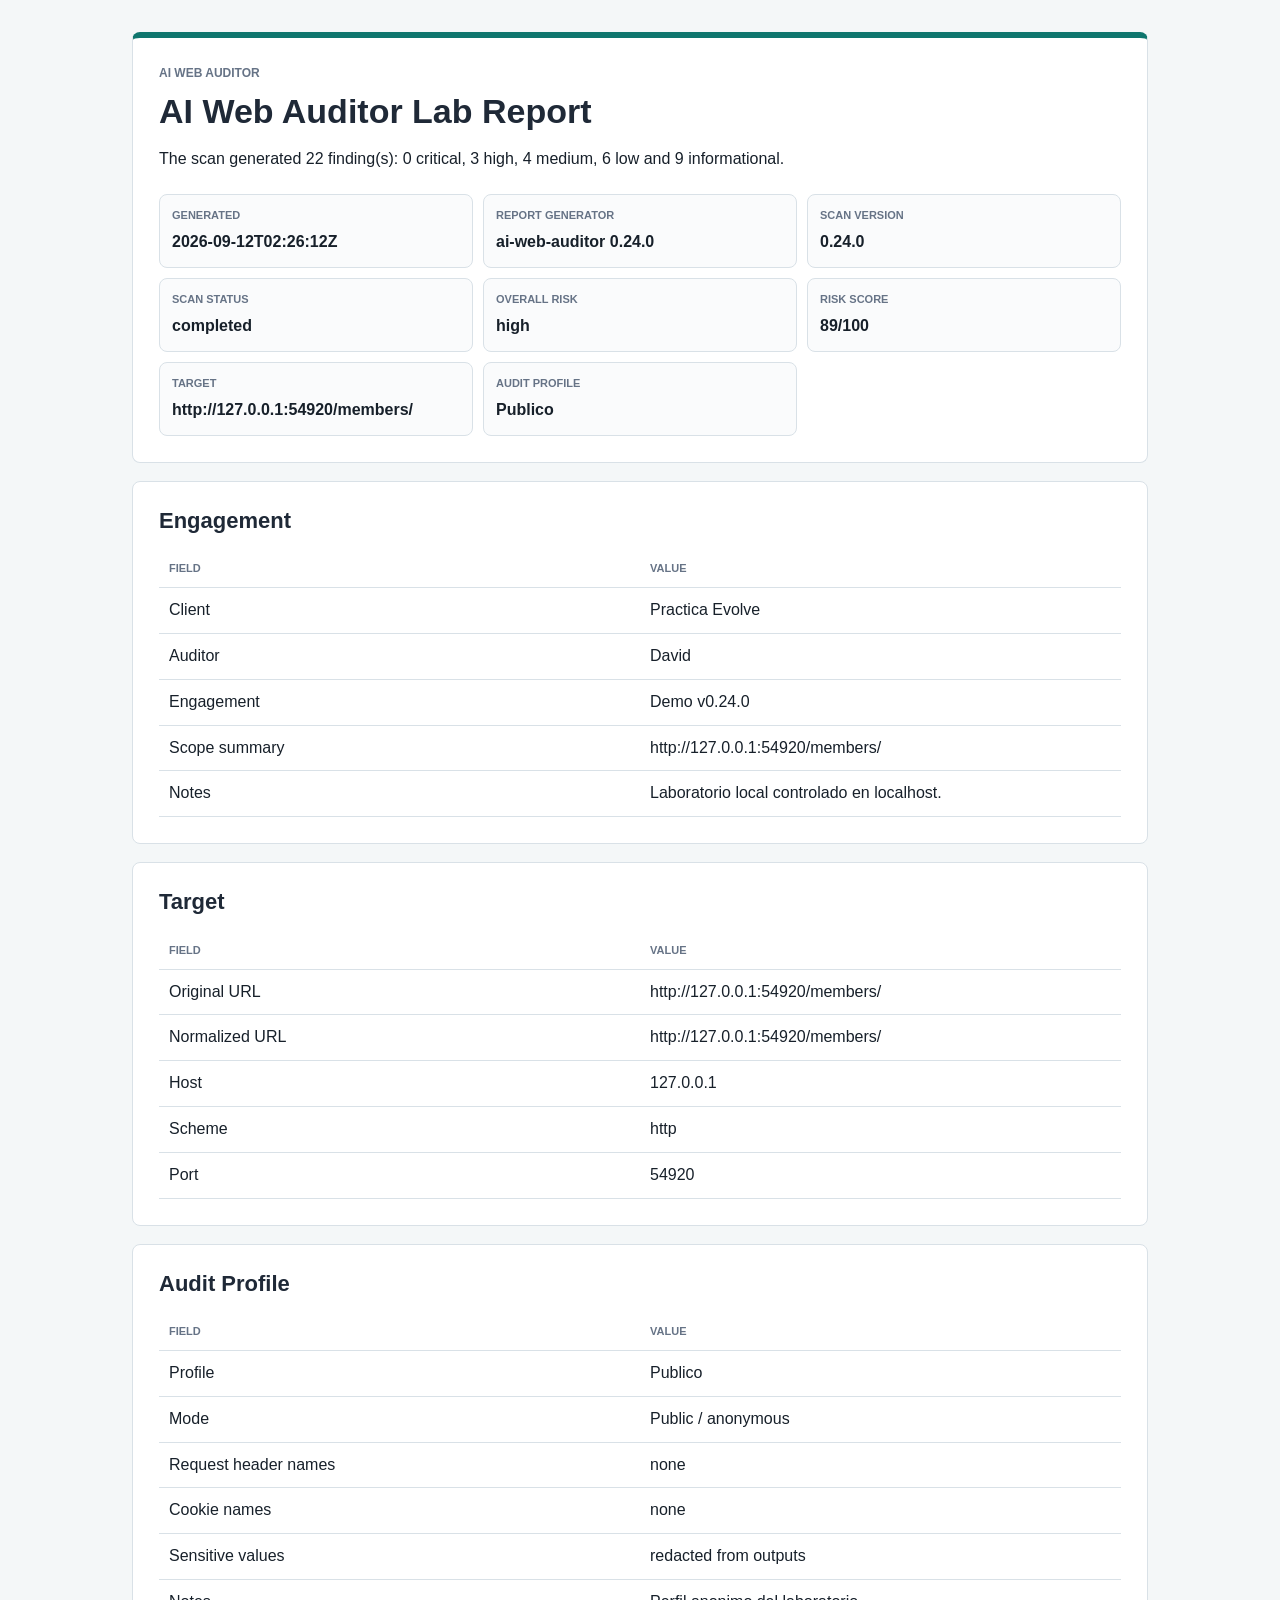
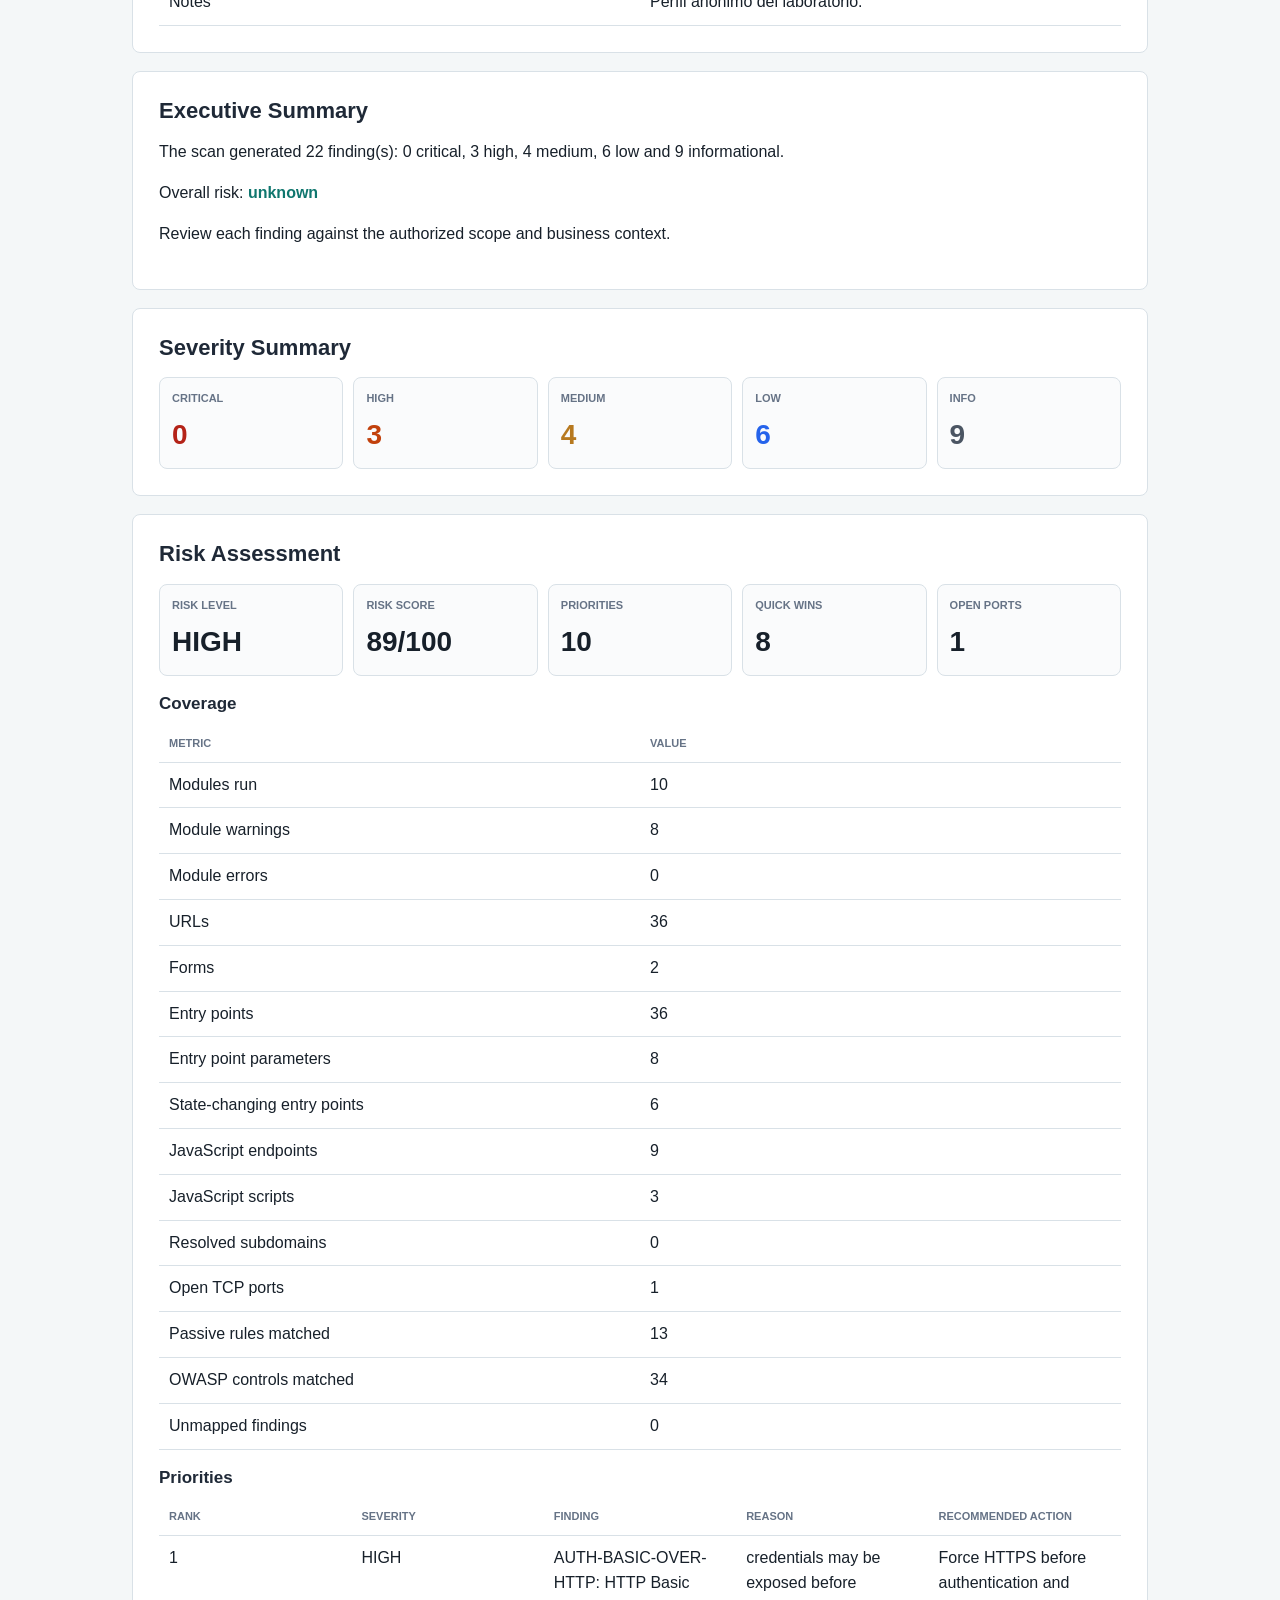
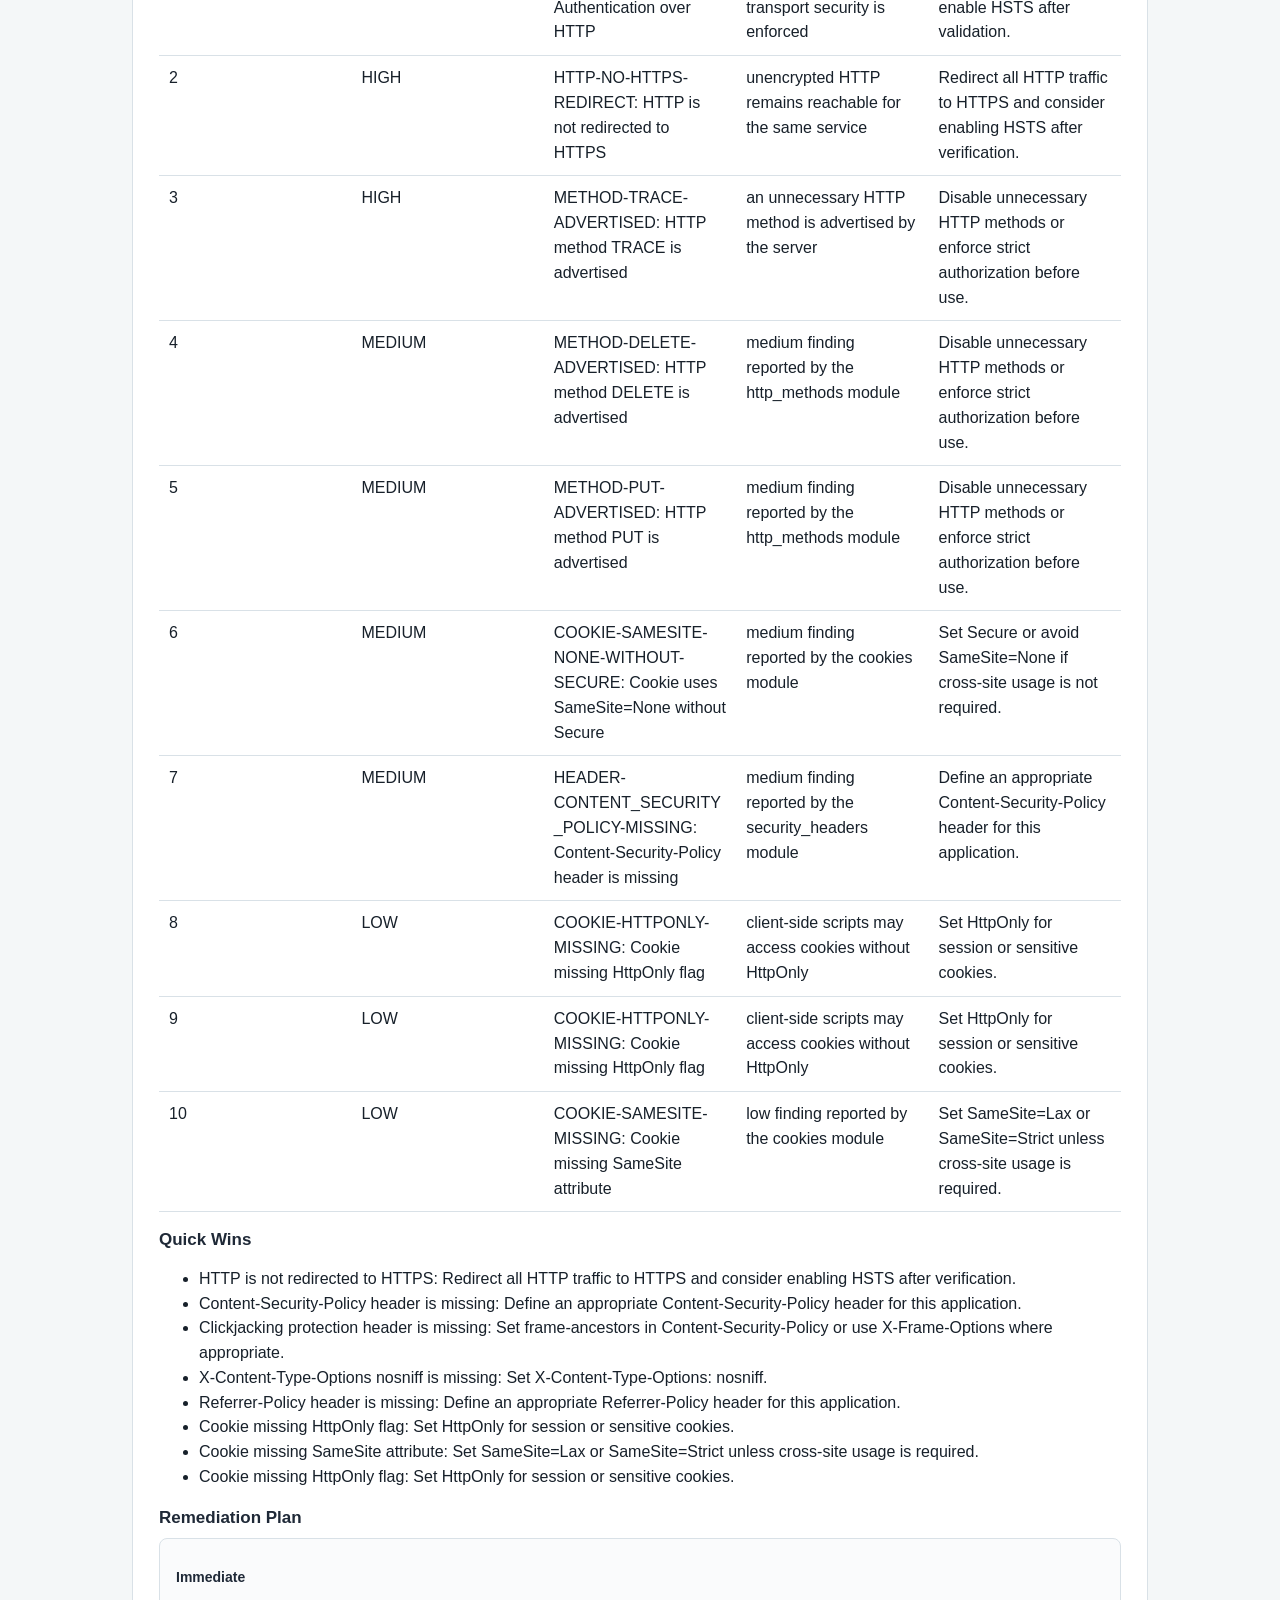
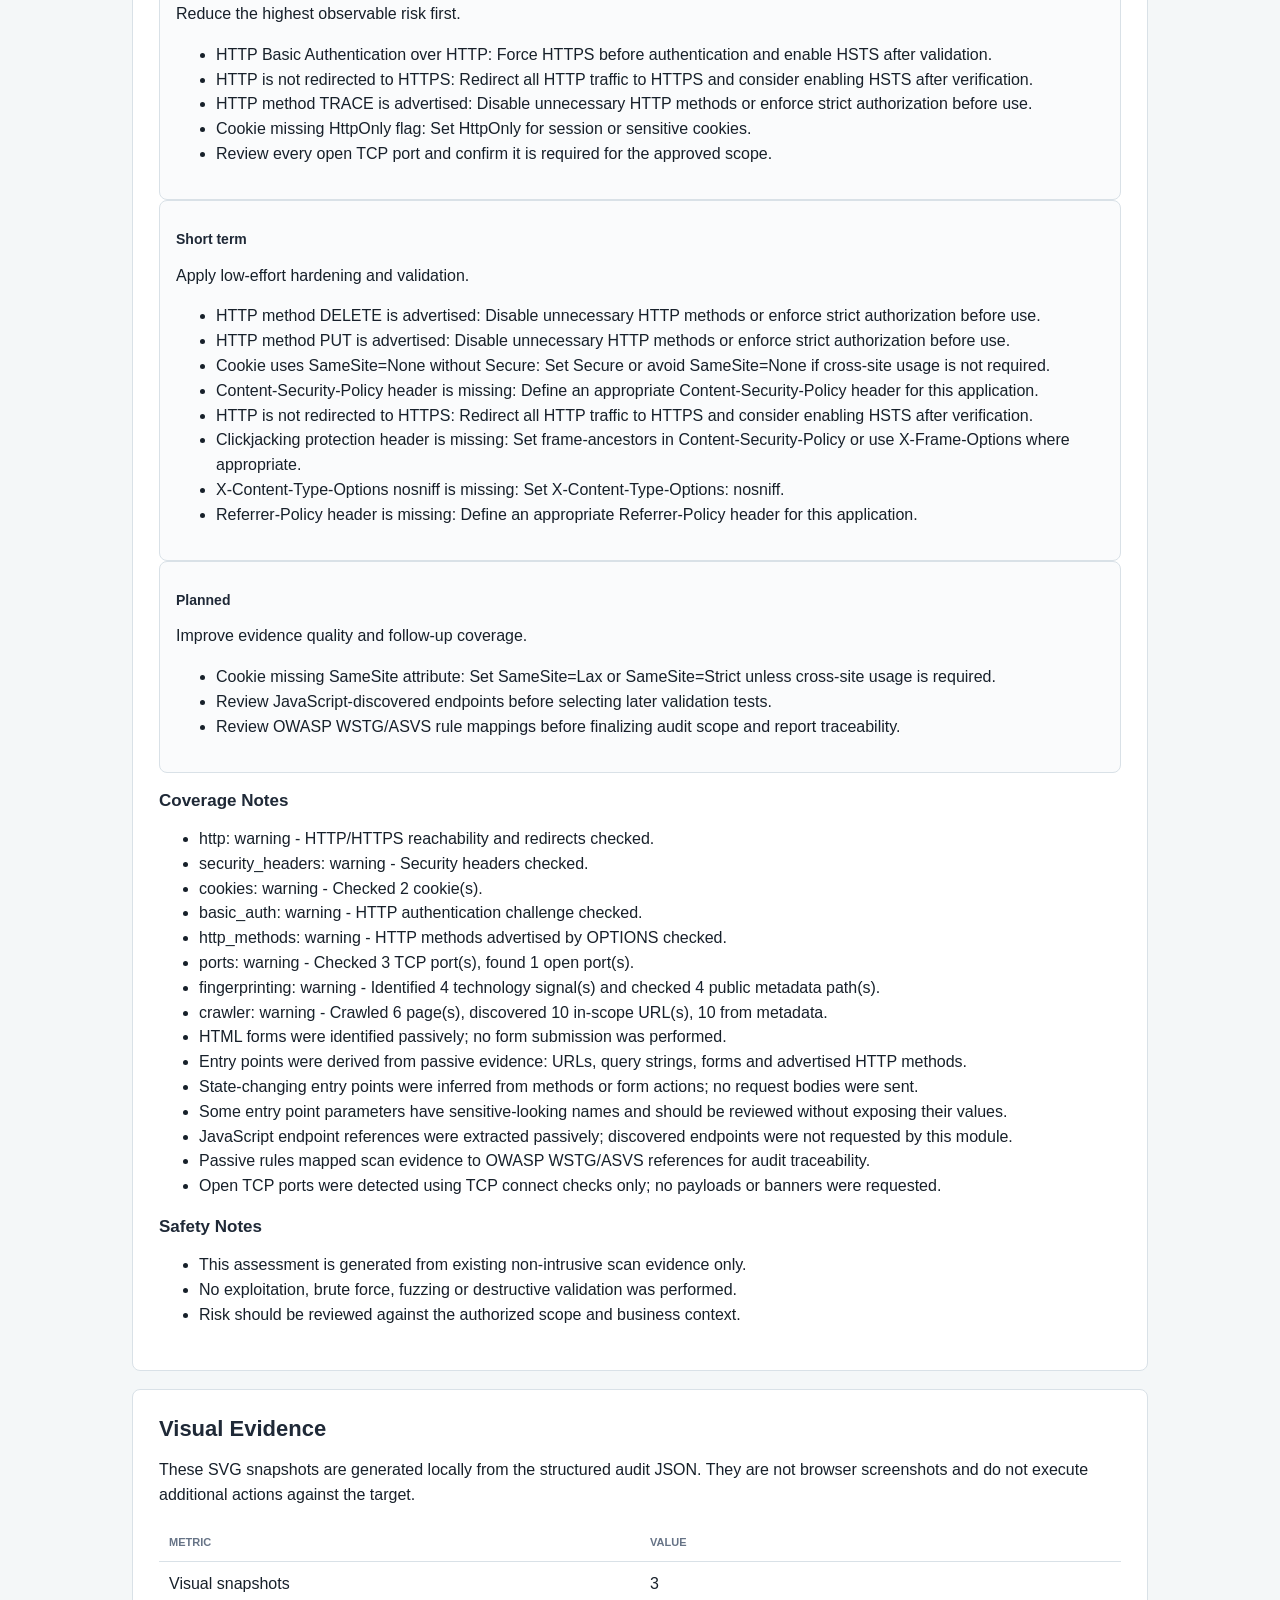
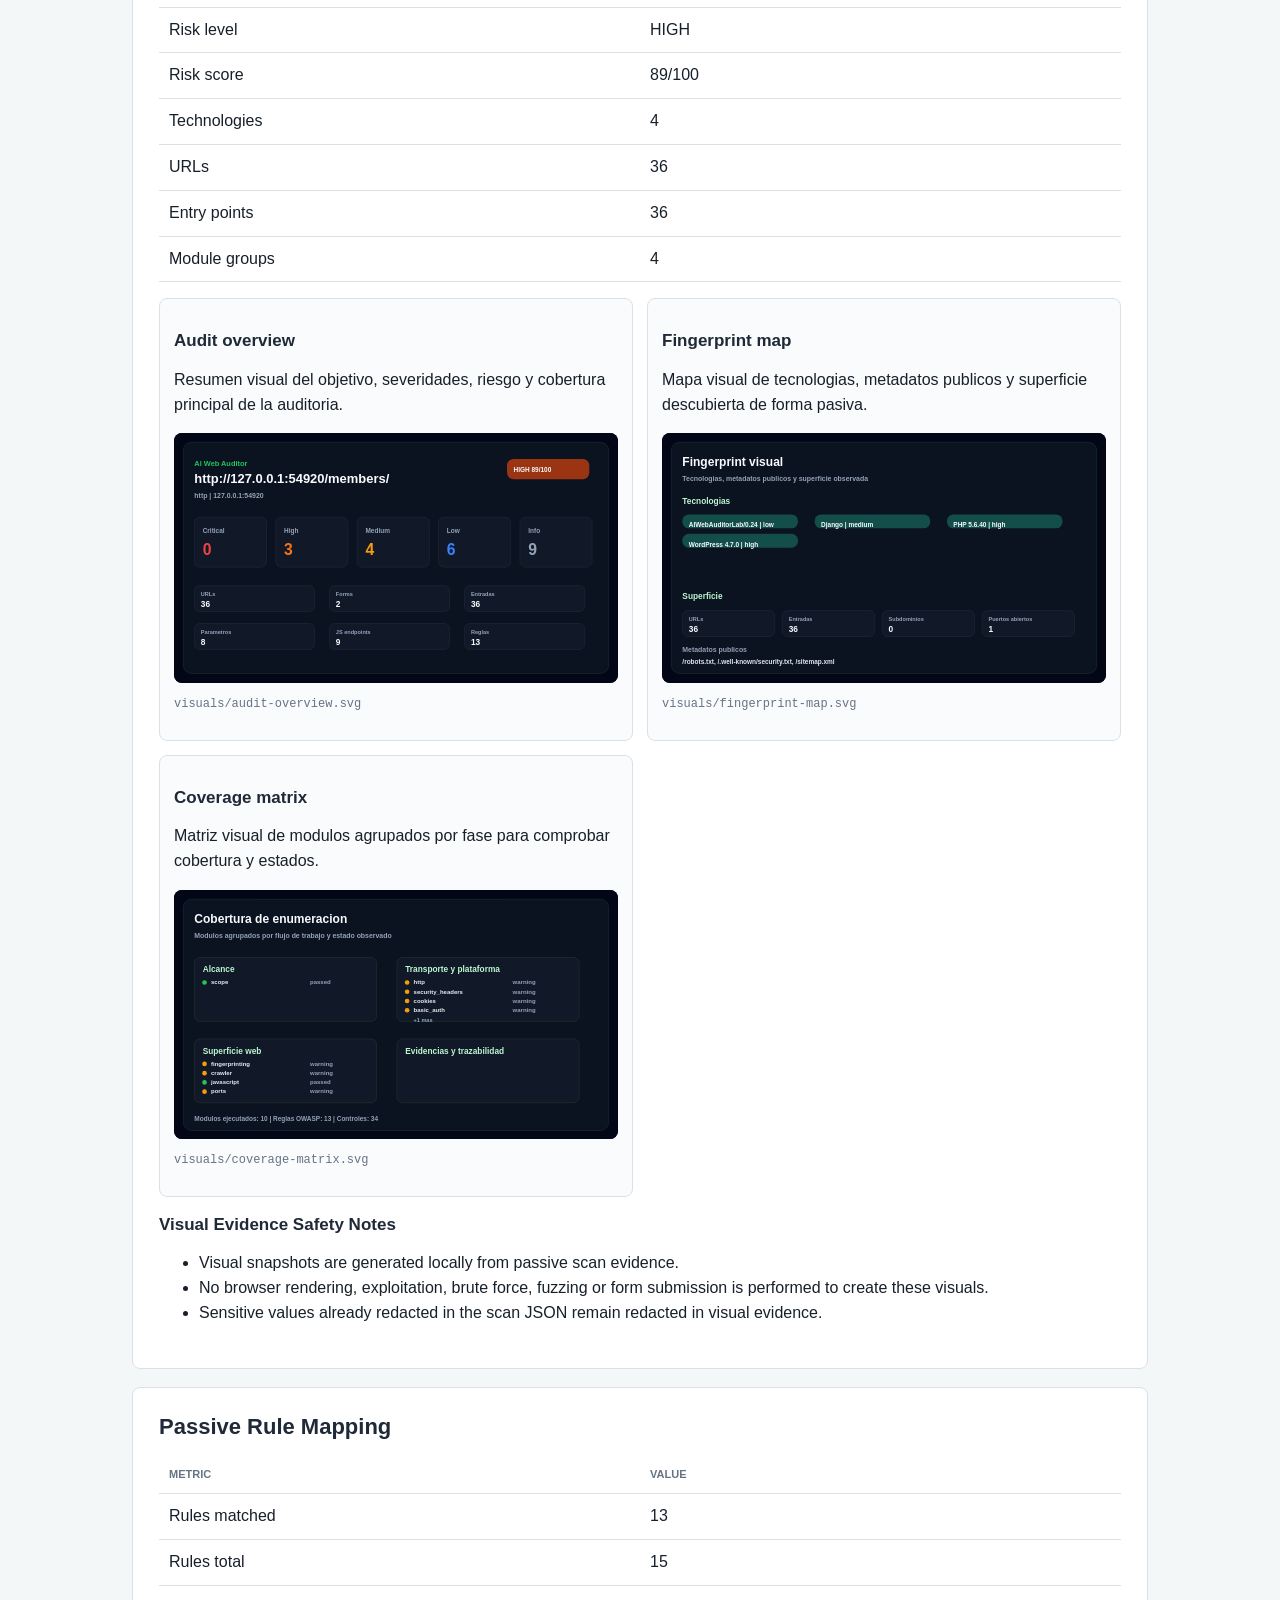
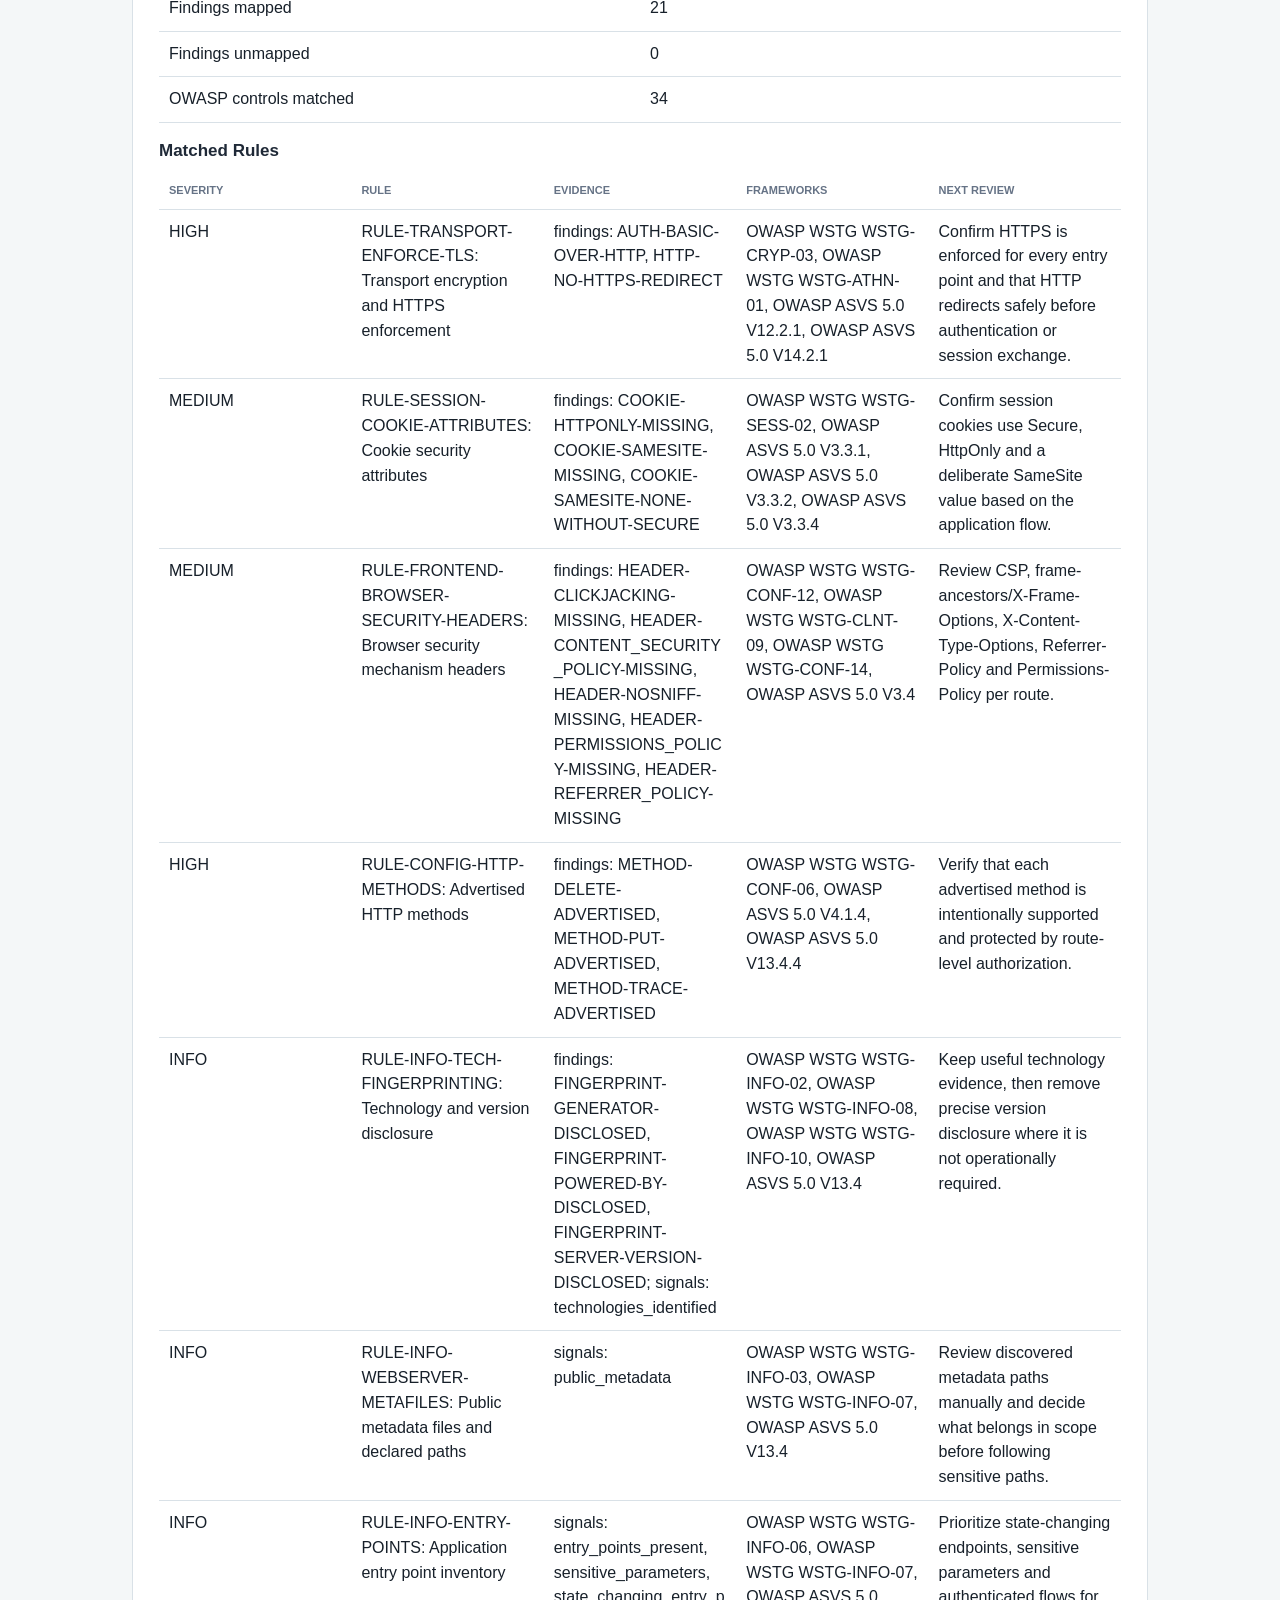
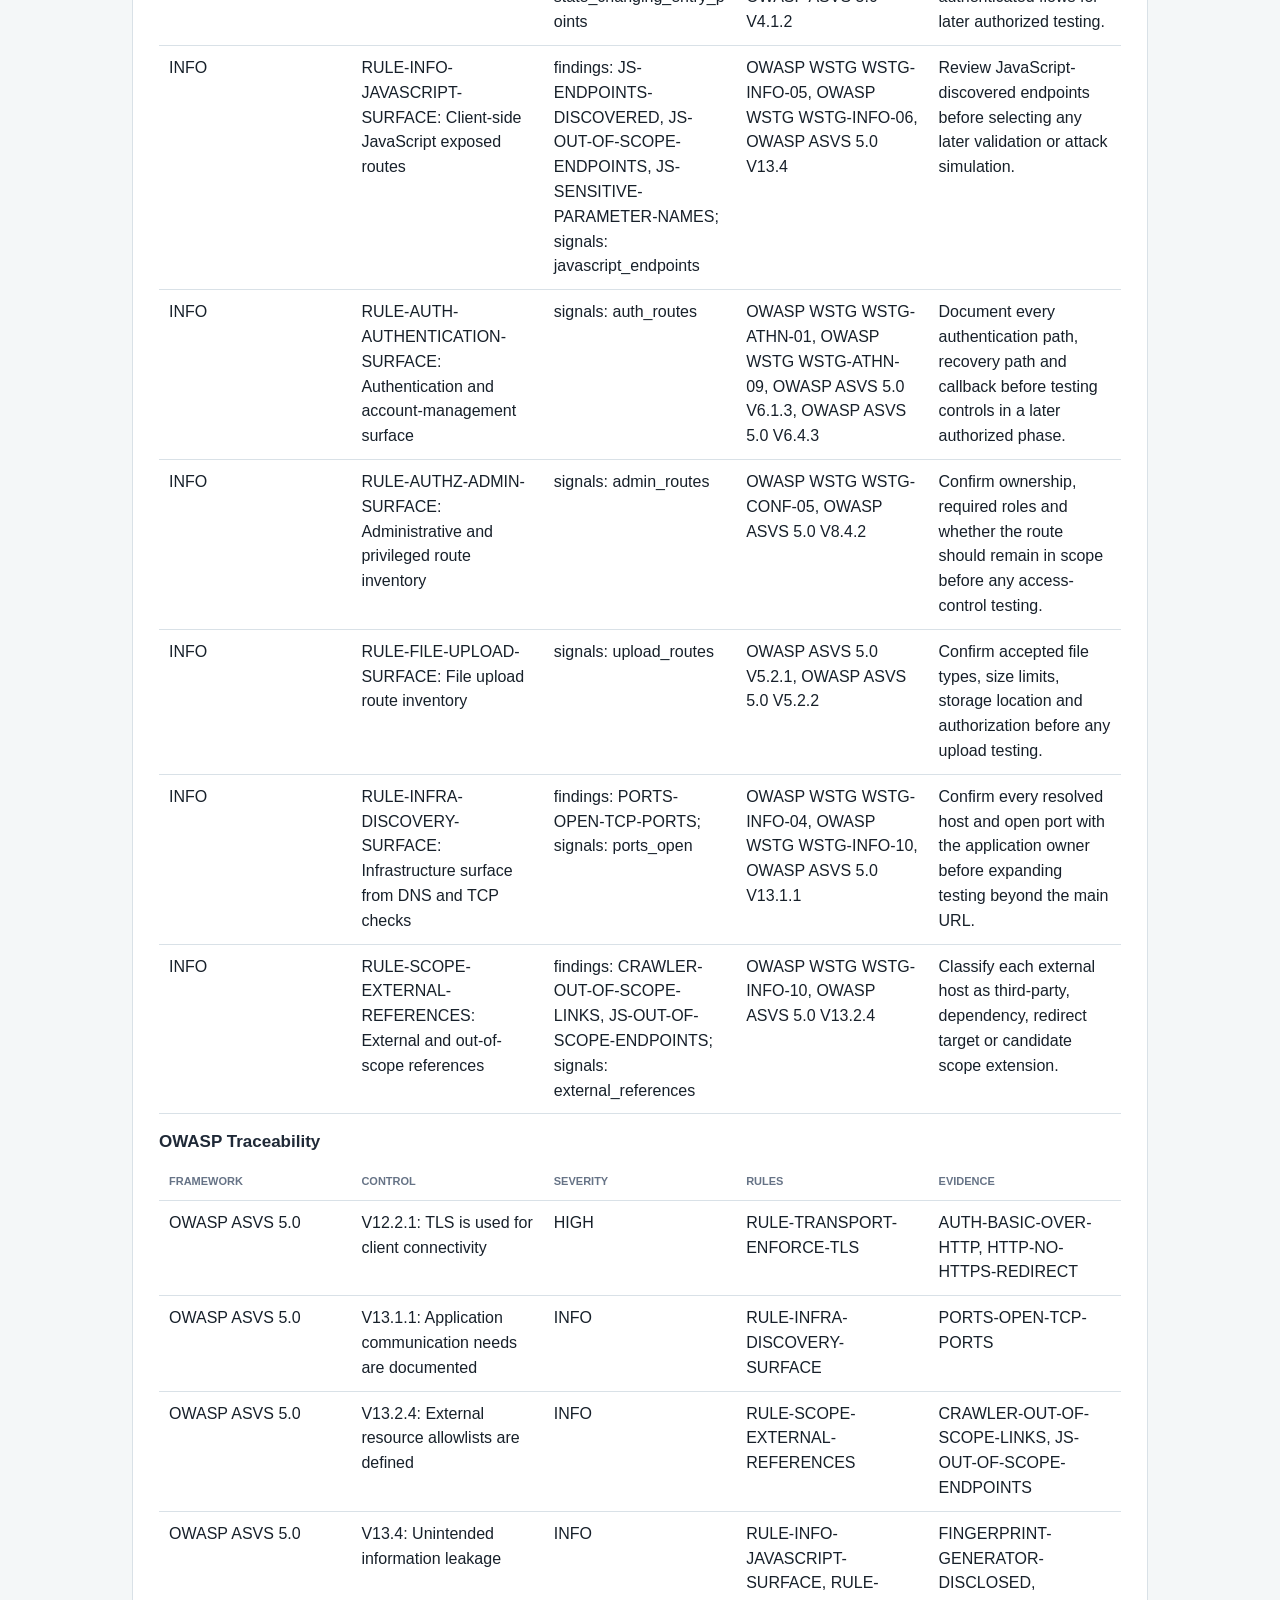
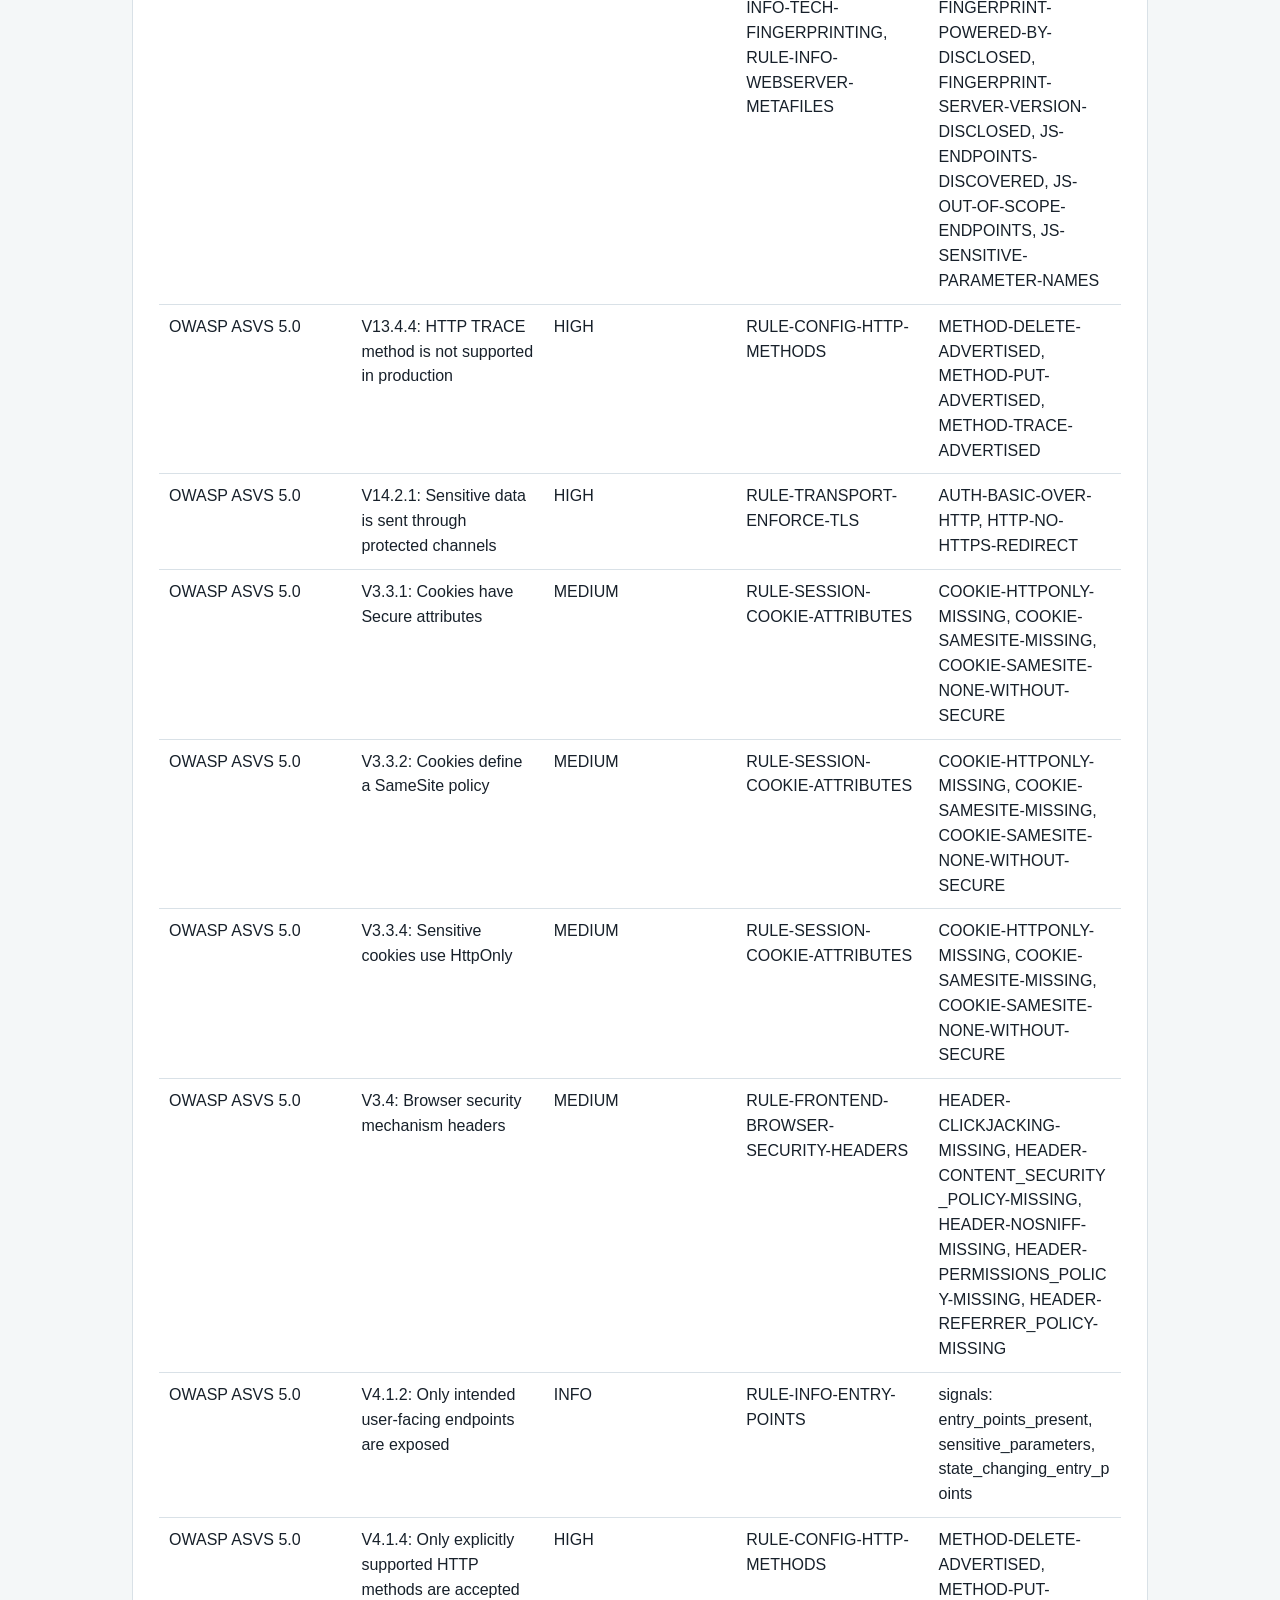
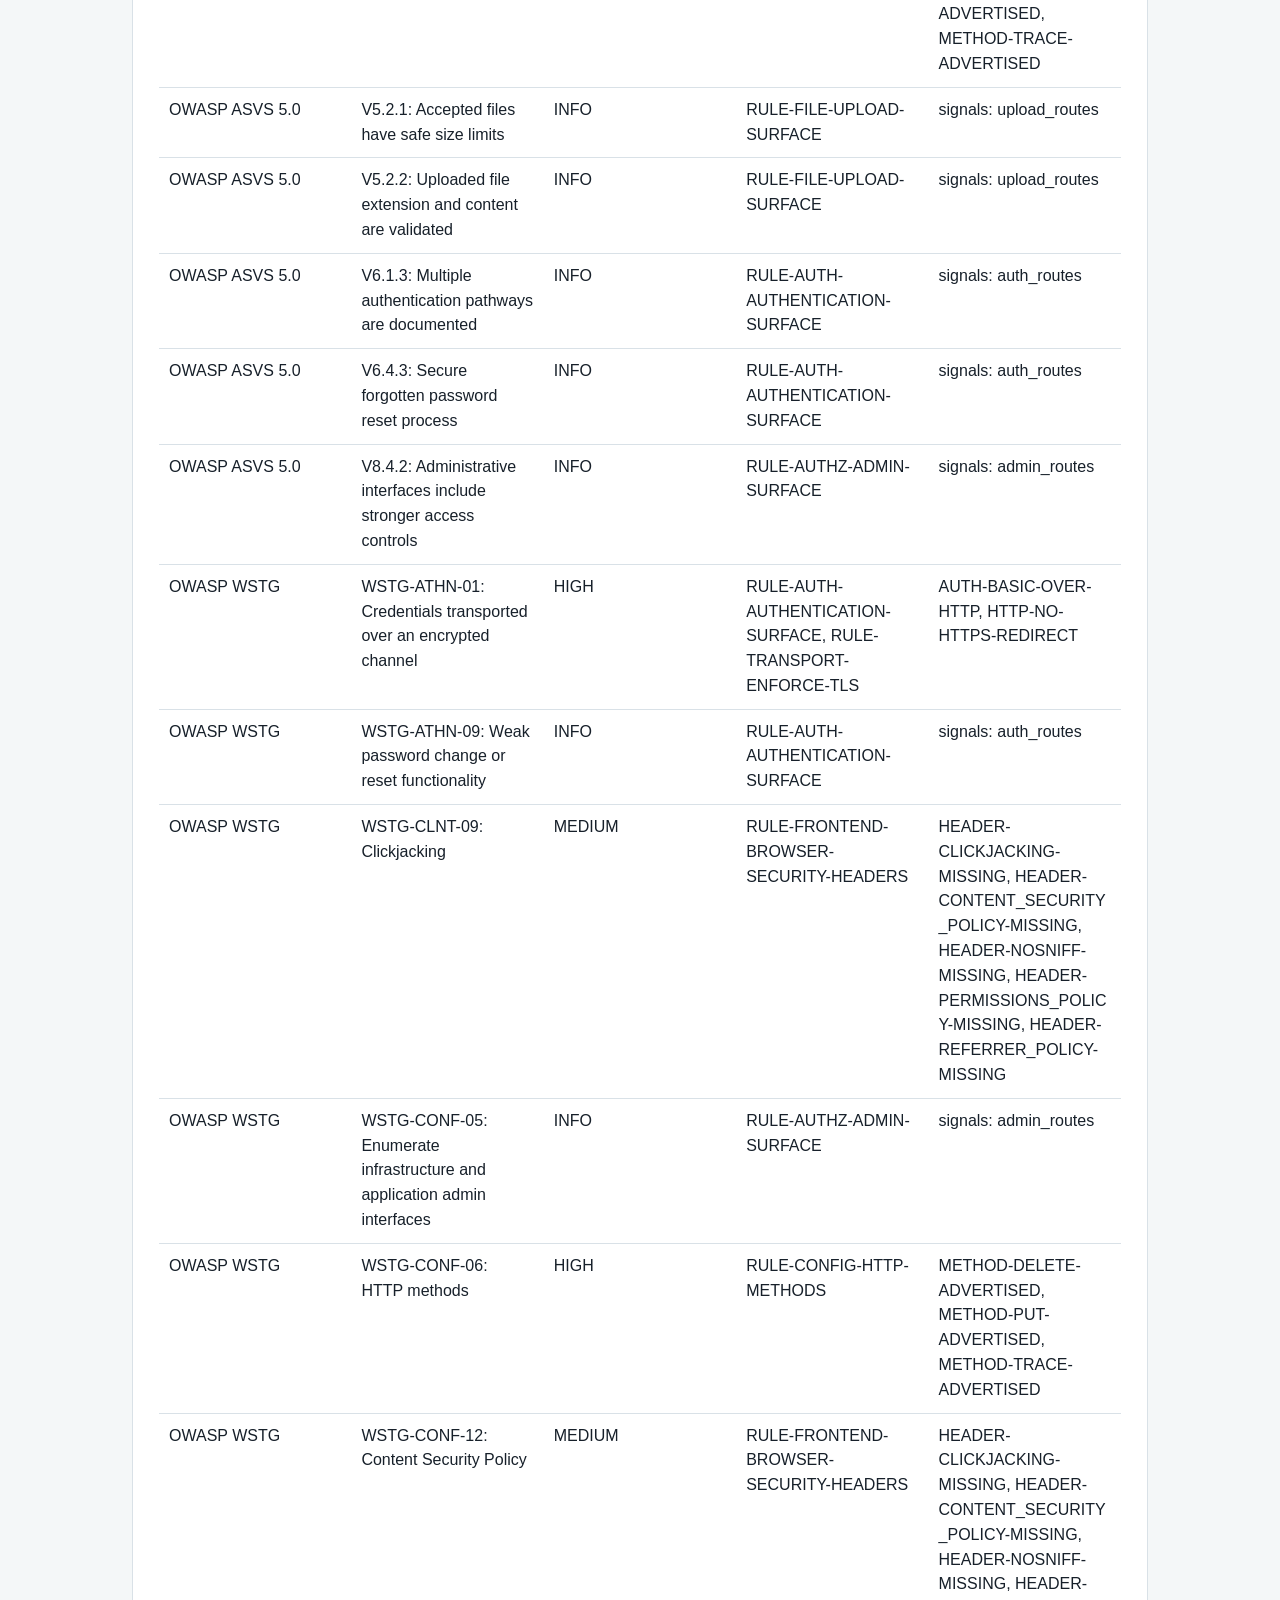
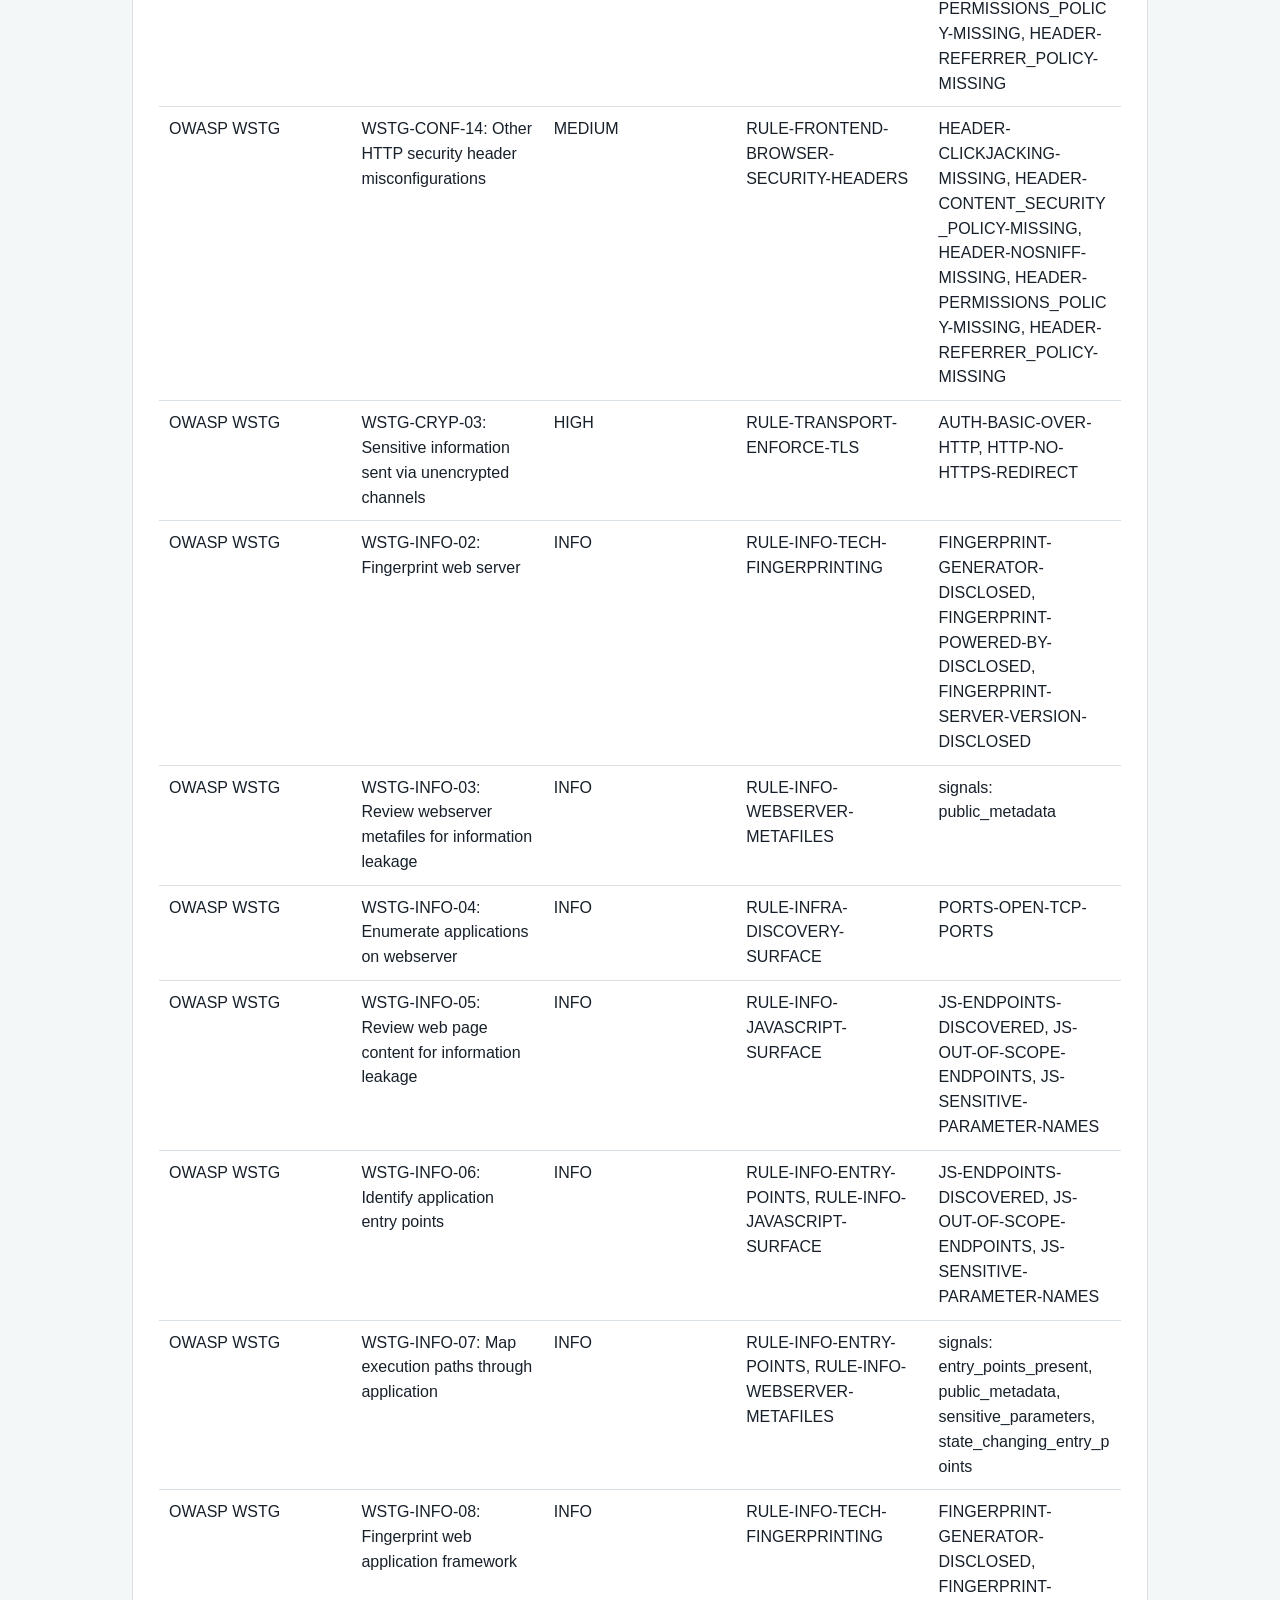
==== commit 3d0b2806: "Release v0.24.0 visual evidence" ====
--- a/examples/report-example.html
+++ b/examples/report-example.html
@@ -107,6 +107,33 @@
 .severity-card.medium strong { color: var(--medium); }
 .severity-card.low strong { color: var(--low); }
 .severity-card.info strong { color: var(--info); }
+.visual-grid {
+  display: grid;
+  grid-template-columns: repeat(2, minmax(0, 1fr));
+  gap: 14px;
+  margin-top: 16px;
+}
+.visual-card {
+  border: 1px solid var(--line);
+  border-radius: 8px;
+  padding: 14px;
+  background: #fafbfc;
+  break-inside: avoid;
+}
+.visual-card svg {
+  display: block;
+  width: 100%;
+  height: auto;
+  margin-top: 10px;
+  border-radius: 8px;
+  background: #020617;
+}
+.visual-file {
+  color: var(--muted);
+  font-family: Consolas, monospace;
+  font-size: 12px;
+  overflow-wrap: anywhere;
+}
 table {
   width: 100%;
   border-collapse: collapse;
@@ -191,23 +218,23 @@
 <h1>AI Web Auditor Lab Report</h1>
 <p>The scan generated 22 finding(s): 0 critical, 3 high, 4 medium, 6 low and 9 informational.</p>
 <div class="cover-grid">
-<div><span>Generated</span><strong>2026-09-01T22:08:34Z</strong></div>
-<div><span>Report generator</span><strong>ai-web-auditor 0.23.0</strong></div>
-<div><span>Scan version</span><strong>0.23.0</strong></div>
+<div><span>Generated</span><strong>2026-09-12T02:26:12Z</strong></div>
+<div><span>Report generator</span><strong>ai-web-auditor 0.24.0</strong></div>
+<div><span>Scan version</span><strong>0.24.0</strong></div>
 <div><span>Scan status</span><strong>completed</strong></div>
 <div><span>Overall risk</span><strong>high</strong></div>
 <div><span>Risk score</span><strong>89/100</strong></div>
-<div><span>Target</span><strong>http://127.0.0.1:64808/members/</strong></div>
+<div><span>Target</span><strong>http://127.0.0.1:54920/members/</strong></div>
 <div><span>Audit profile</span><strong>Publico</strong></div>
 </div>
 </section>
 <section class="section">
 <h2>Engagement</h2>
-<table><thead><tr><th>Field</th><th>Value</th></tr></thead><tbody><tr><td>Client</td><td>Practica Evolve</td></tr><tr><td>Auditor</td><td>David</td></tr><tr><td>Engagement</td><td>Demo v0.23.0</td></tr><tr><td>Scope summary</td><td>http://127.0.0.1:64808/members/</td></tr><tr><td>Notes</td><td>Laboratorio local controlado en localhost.</td></tr></tbody></table>
+<table><thead><tr><th>Field</th><th>Value</th></tr></thead><tbody><tr><td>Client</td><td>Practica Evolve</td></tr><tr><td>Auditor</td><td>David</td></tr><tr><td>Engagement</td><td>Demo v0.24.0</td></tr><tr><td>Scope summary</td><td>http://127.0.0.1:54920/members/</td></tr><tr><td>Notes</td><td>Laboratorio local controlado en localhost.</td></tr></tbody></table>
 </section>
 <section class="section">
 <h2>Target</h2>
-<table><thead><tr><th>Field</th><th>Value</th></tr></thead><tbody><tr><td>Original URL</td><td>http://127.0.0.1:64808/members/</td></tr><tr><td>Normalized URL</td><td>http://127.0.0.1:64808/members/</td></tr><tr><td>Host</td><td>127.0.0.1</td></tr><tr><td>Scheme</td><td>http</td></tr><tr><td>Port</td><td>64808</td></tr></tbody></table>
+<table><thead><tr><th>Field</th><th>Value</th></tr></thead><tbody><tr><td>Original URL</td><td>http://127.0.0.1:54920/members/</td></tr><tr><td>Normalized URL</td><td>http://127.0.0.1:54920/members/</td></tr><tr><td>Host</td><td>127.0.0.1</td></tr><tr><td>Scheme</td><td>http</td></tr><tr><td>Port</td><td>54920</td></tr></tbody></table>
 </section>
 <section class="section">
 <h2>Audit Profile</h2>
@@ -266,6 +293,140 @@
 <ul><li>This assessment is generated from existing non-intrusive scan evidence only.</li><li>No exploitation, brute force, fuzzing or destructive validation was performed.</li><li>Risk should be reviewed against the authorized scope and business context.</li></ul>
 </section>
 <section class="section">
+<h2>Visual Evidence</h2>
+<p>These SVG snapshots are generated locally from the structured audit JSON. They are not browser screenshots and do not execute additional actions against the target.</p>
+<table><thead><tr><th>Metric</th><th>Value</th></tr></thead><tbody><tr><td>Visual snapshots</td><td>3</td></tr><tr><td>Risk level</td><td>HIGH</td></tr><tr><td>Risk score</td><td>89/100</td></tr><tr><td>Technologies</td><td>4</td></tr><tr><td>URLs</td><td>36</td></tr><tr><td>Entry points</td><td>36</td></tr><tr><td>Module groups</td><td>4</td></tr></tbody></table>
+<div class="visual-grid">
+<article class="visual-card">
+<h3>Audit overview</h3>
+<p>Resumen visual del objetivo, severidades, riesgo y cobertura principal de la auditoria.</p>
+<svg xmlns="http://www.w3.org/2000/svg" width="960" height="540" viewBox="0 0 960 540" role="img" aria-label="Audit overview">
+<rect width="960" height="540" fill="#020617"/>
+<rect x="20" y="20" width="920" height="500" rx="18" fill="#0b1220" stroke="#1f3d34"/>
+<text x="44" y="72" fill="#22c55e" font-family="Inter, Segoe UI, Arial, sans-serif" font-size="16" font-weight="800">AI Web Auditor</text>
+<text x="44" y="108" fill="#f8fafc" font-family="Inter, Segoe UI, Arial, sans-serif" font-size="28" font-weight="800">http://127.0.0.1:54920/members/</text>
+<text x="44" y="140" fill="#94a3b8" font-family="Inter, Segoe UI, Arial, sans-serif" font-size="15" font-weight="600">http | 127.0.0.1:54920</text>
+<rect x="720" y="56" width="178" height="44" rx="14" fill="#9a3412"/><text x="734" y="84" fill="#f8fafc" font-family="Inter, Segoe UI, Arial, sans-serif" font-size="14" font-weight="800">HIGH 89/100</text>
+<rect x="44" y="182" width="156" height="108" rx="12" fill="#111827" stroke="#263244"/>
+<text x="62" y="216" fill="#94a3b8" font-family="Inter, Segoe UI, Arial, sans-serif" font-size="14" font-weight="700">Critical</text>
+<text x="62" y="264" fill="#ef4444" font-family="Inter, Segoe UI, Arial, sans-serif" font-size="34" font-weight="900">0</text>
+<rect x="220" y="182" width="156" height="108" rx="12" fill="#111827" stroke="#263244"/>
+<text x="238" y="216" fill="#94a3b8" font-family="Inter, Segoe UI, Arial, sans-serif" font-size="14" font-weight="700">High</text>
+<text x="238" y="264" fill="#f97316" font-family="Inter, Segoe UI, Arial, sans-serif" font-size="34" font-weight="900">3</text>
+<rect x="396" y="182" width="156" height="108" rx="12" fill="#111827" stroke="#263244"/>
+<text x="414" y="216" fill="#94a3b8" font-family="Inter, Segoe UI, Arial, sans-serif" font-size="14" font-weight="700">Medium</text>
+<text x="414" y="264" fill="#f59e0b" font-family="Inter, Segoe UI, Arial, sans-serif" font-size="34" font-weight="900">4</text>
+<rect x="572" y="182" width="156" height="108" rx="12" fill="#111827" stroke="#263244"/>
+<text x="590" y="216" fill="#94a3b8" font-family="Inter, Segoe UI, Arial, sans-serif" font-size="14" font-weight="700">Low</text>
+<text x="590" y="264" fill="#3b82f6" font-family="Inter, Segoe UI, Arial, sans-serif" font-size="34" font-weight="900">6</text>
+<rect x="748" y="182" width="156" height="108" rx="12" fill="#111827" stroke="#263244"/>
+<text x="766" y="216" fill="#94a3b8" font-family="Inter, Segoe UI, Arial, sans-serif" font-size="14" font-weight="700">Info</text>
+<text x="766" y="264" fill="#94a3b8" font-family="Inter, Segoe UI, Arial, sans-serif" font-size="34" font-weight="900">9</text>
+<rect x="44" y="330" width="260" height="56" rx="12" fill="#111827" stroke="#263244"/>
+<text x="58" y="353" fill="#94a3b8" font-family="Inter, Segoe UI, Arial, sans-serif" font-size="12" font-weight="700">URLs</text>
+<text x="58" y="376" fill="#f8fafc" font-family="Inter, Segoe UI, Arial, sans-serif" font-size="18" font-weight="800">36</text>
+<rect x="336" y="330" width="260" height="56" rx="12" fill="#111827" stroke="#263244"/>
+<text x="350" y="353" fill="#94a3b8" font-family="Inter, Segoe UI, Arial, sans-serif" font-size="12" font-weight="700">Forms</text>
+<text x="350" y="376" fill="#f8fafc" font-family="Inter, Segoe UI, Arial, sans-serif" font-size="18" font-weight="800">2</text>
+<rect x="628" y="330" width="260" height="56" rx="12" fill="#111827" stroke="#263244"/>
+<text x="642" y="353" fill="#94a3b8" font-family="Inter, Segoe UI, Arial, sans-serif" font-size="12" font-weight="700">Entradas</text>
+<text x="642" y="376" fill="#f8fafc" font-family="Inter, Segoe UI, Arial, sans-serif" font-size="18" font-weight="800">36</text>
+<rect x="44" y="412" width="260" height="56" rx="12" fill="#111827" stroke="#263244"/>
+<text x="58" y="435" fill="#94a3b8" font-family="Inter, Segoe UI, Arial, sans-serif" font-size="12" font-weight="700">Parametros</text>
+<text x="58" y="458" fill="#f8fafc" font-family="Inter, Segoe UI, Arial, sans-serif" font-size="18" font-weight="800">8</text>
+<rect x="336" y="412" width="260" height="56" rx="12" fill="#111827" stroke="#263244"/>
+<text x="350" y="435" fill="#94a3b8" font-family="Inter, Segoe UI, Arial, sans-serif" font-size="12" font-weight="700">JS endpoints</text>
+<text x="350" y="458" fill="#f8fafc" font-family="Inter, Segoe UI, Arial, sans-serif" font-size="18" font-weight="800">9</text>
+<rect x="628" y="412" width="260" height="56" rx="12" fill="#111827" stroke="#263244"/>
+<text x="642" y="435" fill="#94a3b8" font-family="Inter, Segoe UI, Arial, sans-serif" font-size="12" font-weight="700">Reglas</text>
+<text x="642" y="458" fill="#f8fafc" font-family="Inter, Segoe UI, Arial, sans-serif" font-size="18" font-weight="800">13</text>
+</svg>
+<p class="visual-file">visuals/audit-overview.svg</p>
+</article>
+<article class="visual-card">
+<h3>Fingerprint map</h3>
+<p>Mapa visual de tecnologias, metadatos publicos y superficie descubierta de forma pasiva.</p>
+<svg xmlns="http://www.w3.org/2000/svg" width="960" height="540" viewBox="0 0 960 540" role="img" aria-label="Fingerprint map">
+<rect width="960" height="540" fill="#020617"/>
+<rect x="20" y="20" width="920" height="500" rx="18" fill="#0b1220" stroke="#1f3d34"/>
+<text x="44" y="72" fill="#f8fafc" font-family="Inter, Segoe UI, Arial, sans-serif" font-size="26" font-weight="800">Fingerprint visual</text>
+<text x="44" y="104" fill="#94a3b8" font-family="Inter, Segoe UI, Arial, sans-serif" font-size="15" font-weight="600">Tecnologias, metadatos publicos y superficie observada</text>
+<text x="44" y="154" fill="#bbf7d0" font-family="Inter, Segoe UI, Arial, sans-serif" font-size="18" font-weight="800">Tecnologias</text>
+<rect x="44" y="176" width="250" height="30" rx="14" fill="#134e4a"/><text x="58" y="204" fill="#f8fafc" font-family="Inter, Segoe UI, Arial, sans-serif" font-size="14" font-weight="800">AIWebAuditorLab/0.24 | low</text>
+<rect x="330" y="176" width="250" height="30" rx="14" fill="#134e4a"/><text x="344" y="204" fill="#f8fafc" font-family="Inter, Segoe UI, Arial, sans-serif" font-size="14" font-weight="800">Django | medium</text>
+<rect x="616" y="176" width="250" height="30" rx="14" fill="#134e4a"/><text x="630" y="204" fill="#f8fafc" font-family="Inter, Segoe UI, Arial, sans-serif" font-size="14" font-weight="800">PHP 5.6.40 | high</text>
+<rect x="44" y="218" width="250" height="30" rx="14" fill="#134e4a"/><text x="58" y="246" fill="#f8fafc" font-family="Inter, Segoe UI, Arial, sans-serif" font-size="14" font-weight="800">WordPress 4.7.0 | high</text>
+<text x="44" y="360" fill="#bbf7d0" font-family="Inter, Segoe UI, Arial, sans-serif" font-size="18" font-weight="800">Superficie</text>
+<rect x="44" y="384" width="200" height="56" rx="12" fill="#111827" stroke="#263244"/>
+<text x="58" y="407" fill="#94a3b8" font-family="Inter, Segoe UI, Arial, sans-serif" font-size="12" font-weight="700">URLs</text>
+<text x="58" y="430" fill="#f8fafc" font-family="Inter, Segoe UI, Arial, sans-serif" font-size="18" font-weight="800">36</text>
+<rect x="260" y="384" width="200" height="56" rx="12" fill="#111827" stroke="#263244"/>
+<text x="274" y="407" fill="#94a3b8" font-family="Inter, Segoe UI, Arial, sans-serif" font-size="12" font-weight="700">Entradas</text>
+<text x="274" y="430" fill="#f8fafc" font-family="Inter, Segoe UI, Arial, sans-serif" font-size="18" font-weight="800">36</text>
+<rect x="476" y="384" width="200" height="56" rx="12" fill="#111827" stroke="#263244"/>
+<text x="490" y="407" fill="#94a3b8" font-family="Inter, Segoe UI, Arial, sans-serif" font-size="12" font-weight="700">Subdominios</text>
+<text x="490" y="430" fill="#f8fafc" font-family="Inter, Segoe UI, Arial, sans-serif" font-size="18" font-weight="800">0</text>
+<rect x="692" y="384" width="200" height="56" rx="12" fill="#111827" stroke="#263244"/>
+<text x="706" y="407" fill="#94a3b8" font-family="Inter, Segoe UI, Arial, sans-serif" font-size="12" font-weight="700">Puertos abiertos</text>
+<text x="706" y="430" fill="#f8fafc" font-family="Inter, Segoe UI, Arial, sans-serif" font-size="18" font-weight="800">1</text>
+<text x="44" y="474" fill="#94a3b8" font-family="Inter, Segoe UI, Arial, sans-serif" font-size="15" font-weight="700">Metadatos publicos</text>
+<text x="44" y="500" fill="#e2e8f0" font-family="Inter, Segoe UI, Arial, sans-serif" font-size="14" font-weight="600">/robots.txt, /.well-known/security.txt, /sitemap.xml</text>
+</svg>
+<p class="visual-file">visuals/fingerprint-map.svg</p>
+</article>
+<article class="visual-card">
+<h3>Coverage matrix</h3>
+<p>Matriz visual de modulos agrupados por fase para comprobar cobertura y estados.</p>
+<svg xmlns="http://www.w3.org/2000/svg" width="960" height="540" viewBox="0 0 960 540" role="img" aria-label="Coverage matrix">
+<rect width="960" height="540" fill="#020617"/>
+<rect x="20" y="20" width="920" height="500" rx="18" fill="#0b1220" stroke="#1f3d34"/>
+<text x="44" y="72" fill="#f8fafc" font-family="Inter, Segoe UI, Arial, sans-serif" font-size="26" font-weight="800">Cobertura de enumeracion</text>
+<text x="44" y="104" fill="#94a3b8" font-family="Inter, Segoe UI, Arial, sans-serif" font-size="15" font-weight="600">Modulos agrupados por flujo de trabajo y estado observado</text>
+<rect x="44" y="146" width="394" height="138" rx="12" fill="#111827" stroke="#274236"/>
+<text x="62" y="178" fill="#bbf7d0" font-family="Inter, Segoe UI, Arial, sans-serif" font-size="18" font-weight="800">Alcance</text>
+<circle cx="66" cy="200" r="5" fill="#22c55e"/>
+<text x="80" y="204" fill="#e5edf5" font-family="Inter, Segoe UI, Arial, sans-serif" font-size="13" font-weight="700">scope</text>
+<text x="294" y="204" fill="#94a3b8" font-family="Inter, Segoe UI, Arial, sans-serif" font-size="13" font-weight="600">passed</text>
+<rect x="482" y="146" width="394" height="138" rx="12" fill="#111827" stroke="#274236"/>
+<text x="500" y="178" fill="#bbf7d0" font-family="Inter, Segoe UI, Arial, sans-serif" font-size="18" font-weight="800">Transporte y plataforma</text>
+<circle cx="504" cy="200" r="5" fill="#f59e0b"/>
+<text x="518" y="204" fill="#e5edf5" font-family="Inter, Segoe UI, Arial, sans-serif" font-size="13" font-weight="700">http</text>
+<text x="732" y="204" fill="#94a3b8" font-family="Inter, Segoe UI, Arial, sans-serif" font-size="13" font-weight="600">warning</text>
+<circle cx="504" cy="220" r="5" fill="#f59e0b"/>
+<text x="518" y="224" fill="#e5edf5" font-family="Inter, Segoe UI, Arial, sans-serif" font-size="13" font-weight="700">security_headers</text>
+<text x="732" y="224" fill="#94a3b8" font-family="Inter, Segoe UI, Arial, sans-serif" font-size="13" font-weight="600">warning</text>
+<circle cx="504" cy="240" r="5" fill="#f59e0b"/>
+<text x="518" y="244" fill="#e5edf5" font-family="Inter, Segoe UI, Arial, sans-serif" font-size="13" font-weight="700">cookies</text>
+<text x="732" y="244" fill="#94a3b8" font-family="Inter, Segoe UI, Arial, sans-serif" font-size="13" font-weight="600">warning</text>
+<circle cx="504" cy="260" r="5" fill="#f59e0b"/>
+<text x="518" y="264" fill="#e5edf5" font-family="Inter, Segoe UI, Arial, sans-serif" font-size="13" font-weight="700">basic_auth</text>
+<text x="732" y="264" fill="#94a3b8" font-family="Inter, Segoe UI, Arial, sans-serif" font-size="13" font-weight="600">warning</text>
+<text x="518" y="286" fill="#94a3b8" font-family="Inter, Segoe UI, Arial, sans-serif" font-size="12" font-weight="600">+1 mas</text>
+<rect x="44" y="322" width="394" height="138" rx="12" fill="#111827" stroke="#274236"/>
+<text x="62" y="354" fill="#bbf7d0" font-family="Inter, Segoe UI, Arial, sans-serif" font-size="18" font-weight="800">Superficie web</text>
+<circle cx="66" cy="376" r="5" fill="#f59e0b"/>
+<text x="80" y="380" fill="#e5edf5" font-family="Inter, Segoe UI, Arial, sans-serif" font-size="13" font-weight="700">fingerprinting</text>
+<text x="294" y="380" fill="#94a3b8" font-family="Inter, Segoe UI, Arial, sans-serif" font-size="13" font-weight="600">warning</text>
+<circle cx="66" cy="396" r="5" fill="#f59e0b"/>
+<text x="80" y="400" fill="#e5edf5" font-family="Inter, Segoe UI, Arial, sans-serif" font-size="13" font-weight="700">crawler</text>
+<text x="294" y="400" fill="#94a3b8" font-family="Inter, Segoe UI, Arial, sans-serif" font-size="13" font-weight="600">warning</text>
+<circle cx="66" cy="416" r="5" fill="#22c55e"/>
+<text x="80" y="420" fill="#e5edf5" font-family="Inter, Segoe UI, Arial, sans-serif" font-size="13" font-weight="700">javascript</text>
+<text x="294" y="420" fill="#94a3b8" font-family="Inter, Segoe UI, Arial, sans-serif" font-size="13" font-weight="600">passed</text>
+<circle cx="66" cy="436" r="5" fill="#f59e0b"/>
+<text x="80" y="440" fill="#e5edf5" font-family="Inter, Segoe UI, Arial, sans-serif" font-size="13" font-weight="700">ports</text>
+<text x="294" y="440" fill="#94a3b8" font-family="Inter, Segoe UI, Arial, sans-serif" font-size="13" font-weight="600">warning</text>
+<rect x="482" y="322" width="394" height="138" rx="12" fill="#111827" stroke="#274236"/>
+<text x="500" y="354" fill="#bbf7d0" font-family="Inter, Segoe UI, Arial, sans-serif" font-size="18" font-weight="800">Evidencias y trazabilidad</text>
+<text x="44" y="500" fill="#94a3b8" font-family="Inter, Segoe UI, Arial, sans-serif" font-size="14" font-weight="700">Modulos ejecutados: 10 | Reglas OWASP: 13 | Controles: 34</text>
+</svg>
+<p class="visual-file">visuals/coverage-matrix.svg</p>
+</article>
+</div>
+<h3>Visual Evidence Safety Notes</h3>
+<ul><li>Visual snapshots are generated locally from passive scan evidence.</li><li>No browser rendering, exploitation, brute force, fuzzing or form submission is performed to create these visuals.</li><li>Sensitive values already redacted in the scan JSON remain redacted in visual evidence.</li></ul>
+</section>
+<section class="section">
 <h2>Passive Rule Mapping</h2>
 <table><thead><tr><th>Metric</th><th>Value</th></tr></thead><tbody><tr><td>Rules matched</td><td>13</td></tr><tr><td>Rules total</td><td>15</td></tr><tr><td>Findings mapped</td><td>21</td></tr><tr><td>Findings unmapped</td><td>0</td></tr><tr><td>OWASP controls matched</td><td>34</td></tr></tbody></table>
 <h3>Matched Rules</h3>
@@ -290,7 +451,7 @@
 <div><dt>ID</dt><dd>AUTH-BASIC-OVER-HTTP</dd></div>
 <div><dt>Module</dt><dd>basic_auth</dd></div>
 <div><dt>Category</dt><dd>authentication</dd></div>
-<div><dt>Target</dt><dd>http://127.0.0.1:64808/members/</dd></div>
+<div><dt>Target</dt><dd>http://127.0.0.1:54920/members/</dd></div>
 </dl>
 <p>The server requests Basic Authentication over unencrypted HTTP.</p>
 <p><strong>Recommendation:</strong> Force HTTPS before authentication and enable HSTS after validation.</p>
@@ -304,12 +465,12 @@
 <div><dt>ID</dt><dd>HTTP-NO-HTTPS-REDIRECT</dd></div>
 <div><dt>Module</dt><dd>http</dd></div>
 <div><dt>Category</dt><dd>transport-security</dd></div>
-<div><dt>Target</dt><dd>http://127.0.0.1:64808/members/</dd></div>
+<div><dt>Target</dt><dd>http://127.0.0.1:54920/members/</dd></div>
 </dl>
 <p>The requested HTTP URL remains available without being upgraded to HTTPS.</p>
 <p><strong>Recommendation:</strong> Redirect all HTTP traffic to HTTPS and consider enabling HSTS after verification.</p>
 <h4>Evidence</h4>
-<table><thead><tr><th>Label</th><th>Value</th><th>Location</th></tr></thead><tbody><tr><td>initial_url</td><td>http://127.0.0.1:64808/members/</td><td>unknown</td></tr><tr><td>final_url</td><td>http://127.0.0.1:64808/members/</td><td>unknown</td></tr><tr><td>status_code</td><td>401</td><td>unknown</td></tr></tbody></table>
+<table><thead><tr><th>Label</th><th>Value</th><th>Location</th></tr></thead><tbody><tr><td>initial_url</td><td>http://127.0.0.1:54920/members/</td><td>unknown</td></tr><tr><td>final_url</td><td>http://127.0.0.1:54920/members/</td><td>unknown</td></tr><tr><td>status_code</td><td>401</td><td>unknown</td></tr></tbody></table>
 </article>
 <article class="finding-card">
 <span class="badge high">HIGH</span>
@@ -318,7 +479,7 @@
 <div><dt>ID</dt><dd>METHOD-TRACE-ADVERTISED</dd></div>
 <div><dt>Module</dt><dd>http_methods</dd></div>
 <div><dt>Category</dt><dd>http-methods</dd></div>
-<div><dt>Target</dt><dd>http://127.0.0.1:64808/members/</dd></div>
+<div><dt>Target</dt><dd>http://127.0.0.1:54920/members/</dd></div>
 </dl>
 <p>TRACE can expose request data and is rarely needed.</p>
 <p><strong>Recommendation:</strong> Disable unnecessary HTTP methods or enforce strict authorization before use.</p>
@@ -332,7 +493,7 @@
 <div><dt>ID</dt><dd>COOKIE-SAMESITE-NONE-WITHOUT-SECURE</dd></div>
 <div><dt>Module</dt><dd>cookies</dd></div>
 <div><dt>Category</dt><dd>cookies</dd></div>
-<div><dt>Target</dt><dd>http://127.0.0.1:64808/members/</dd></div>
+<div><dt>Target</dt><dd>http://127.0.0.1:54920/members/</dd></div>
 </dl>
 <p>SameSite=None cookies should also use Secure.</p>
 <p><strong>Recommendation:</strong> Set Secure or avoid SameSite=None if cross-site usage is not required.</p>
@@ -346,7 +507,7 @@
 <div><dt>ID</dt><dd>HEADER-CONTENT_SECURITY_POLICY-MISSING</dd></div>
 <div><dt>Module</dt><dd>security_headers</dd></div>
 <div><dt>Category</dt><dd>security-headers</dd></div>
-<div><dt>Target</dt><dd>http://127.0.0.1:64808/members/</dd></div>
+<div><dt>Target</dt><dd>http://127.0.0.1:54920/members/</dd></div>
 </dl>
 <p>The response does not include the Content-Security-Policy header.</p>
 <p><strong>Recommendation:</strong> Define an appropriate Content-Security-Policy header for this application.</p>
@@ -359,7 +520,7 @@
 <div><dt>ID</dt><dd>METHOD-DELETE-ADVERTISED</dd></div>
 <div><dt>Module</dt><dd>http_methods</dd></div>
 <div><dt>Category</dt><dd>http-methods</dd></div>
-<div><dt>Target</dt><dd>http://127.0.0.1:64808/members/</dd></div>
+<div><dt>Target</dt><dd>http://127.0.0.1:54920/members/</dd></div>
 </dl>
 <p>DELETE may allow destructive actions if authorization is weak.</p>
 <p><strong>Recommendation:</strong> Disable unnecessary HTTP methods or enforce strict authorization before use.</p>
@@ -373,7 +534,7 @@
 <div><dt>ID</dt><dd>METHOD-PUT-ADVERTISED</dd></div>
 <div><dt>Module</dt><dd>http_methods</dd></div>
 <div><dt>Category</dt><dd>http-methods</dd></div>
-<div><dt>Target</dt><dd>http://127.0.0.1:64808/members/</dd></div>
+<div><dt>Target</dt><dd>http://127.0.0.1:54920/members/</dd></div>
 </dl>
 <p>PUT may allow content upload if authorization is weak.</p>
 <p><strong>Recommendation:</strong> Disable unnecessary HTTP methods or enforce strict authorization before use.</p>
@@ -387,7 +548,7 @@
 <div><dt>ID</dt><dd>COOKIE-HTTPONLY-MISSING</dd></div>
 <div><dt>Module</dt><dd>cookies</dd></div>
 <div><dt>Category</dt><dd>cookies</dd></div>
-<div><dt>Target</dt><dd>http://127.0.0.1:64808/members/</dd></div>
+<div><dt>Target</dt><dd>http://127.0.0.1:54920/members/</dd></div>
 </dl>
 <p>A cookie is accessible to client-side scripts when HttpOnly is absent.</p>
 <p><strong>Recommendation:</strong> Set HttpOnly for session or sensitive cookies.</p>
@@ -401,7 +562,7 @@
 <div><dt>ID</dt><dd>COOKIE-HTTPONLY-MISSING</dd></div>
 <div><dt>Module</dt><dd>cookies</dd></div>
 <div><dt>Category</dt><dd>cookies</dd></div>
-<div><dt>Target</dt><dd>http://127.0.0.1:64808/members/</dd></div>
+<div><dt>Target</dt><dd>http://127.0.0.1:54920/members/</dd></div>
 </dl>
 <p>A cookie is accessible to client-side scripts when HttpOnly is absent.</p>
 <p><strong>Recommendation:</strong> Set HttpOnly for session or sensitive cookies.</p>
@@ -415,7 +576,7 @@
 <div><dt>ID</dt><dd>COOKIE-SAMESITE-MISSING</dd></div>
 <div><dt>Module</dt><dd>cookies</dd></div>
 <div><dt>Category</dt><dd>cookies</dd></div>
-<div><dt>Target</dt><dd>http://127.0.0.1:64808/members/</dd></div>
+<div><dt>Target</dt><dd>http://127.0.0.1:54920/members/</dd></div>
 </dl>
 <p>A cookie does not declare a SameSite policy.</p>
 <p><strong>Recommendation:</strong> Set SameSite=Lax or SameSite=Strict unless cross-site usage is required.</p>
@@ -429,7 +590,7 @@
 <div><dt>ID</dt><dd>HEADER-CLICKJACKING-MISSING</dd></div>
 <div><dt>Module</dt><dd>security_headers</dd></div>
 <div><dt>Category</dt><dd>security-headers</dd></div>
-<div><dt>Target</dt><dd>http://127.0.0.1:64808/members/</dd></div>
+<div><dt>Target</dt><dd>http://127.0.0.1:54920/members/</dd></div>
 </dl>
 <p>The response does not include X-Frame-Options or a CSP frame-ancestors directive.</p>
 <p><strong>Recommendation:</strong> Set frame-ancestors in Content-Security-Policy or use X-Frame-Options where appropriate.</p>
@@ -442,7 +603,7 @@
 <div><dt>ID</dt><dd>HEADER-NOSNIFF-MISSING</dd></div>
 <div><dt>Module</dt><dd>security_headers</dd></div>
 <div><dt>Category</dt><dd>security-headers</dd></div>
-<div><dt>Target</dt><dd>http://127.0.0.1:64808/members/</dd></div>
+<div><dt>Target</dt><dd>http://127.0.0.1:54920/members/</dd></div>
 </dl>
 <p>The browser may try to infer content types when nosniff is absent.</p>
 <p><strong>Recommendation:</strong> Set X-Content-Type-Options: nosniff.</p>
@@ -456,7 +617,7 @@
 <div><dt>ID</dt><dd>HEADER-REFERRER_POLICY-MISSING</dd></div>
 <div><dt>Module</dt><dd>security_headers</dd></div>
 <div><dt>Category</dt><dd>security-headers</dd></div>
-<div><dt>Target</dt><dd>http://127.0.0.1:64808/members/</dd></div>
+<div><dt>Target</dt><dd>http://127.0.0.1:54920/members/</dd></div>
 </dl>
 <p>The response does not include the Referrer-Policy header.</p>
 <p><strong>Recommendation:</strong> Define an appropriate Referrer-Policy header for this application.</p>
@@ -469,7 +630,7 @@
 <div><dt>ID</dt><dd>CRAWLER-OUT-OF-SCOPE-LINKS</dd></div>
 <div><dt>Module</dt><dd>crawler</dd></div>
 <div><dt>Category</dt><dd>crawler</dd></div>
-<div><dt>Target</dt><dd>http://127.0.0.1:64808/members/</dd></div>
+<div><dt>Target</dt><dd>http://127.0.0.1:54920/members/</dd></div>
 </dl>
 <p>The crawler discovered links outside the configured scope. They were recorded but not requested.</p>
 <p><strong>Recommendation:</strong> Review whether any external host should be added to the authorized scope before scanning it.</p>
@@ -483,7 +644,7 @@
 <div><dt>ID</dt><dd>FINGERPRINT-GENERATOR-DISCLOSED</dd></div>
 <div><dt>Module</dt><dd>fingerprinting</dd></div>
 <div><dt>Category</dt><dd>fingerprinting</dd></div>
-<div><dt>Target</dt><dd>http://127.0.0.1:64808/members/</dd></div>
+<div><dt>Target</dt><dd>http://127.0.0.1:54920/members/</dd></div>
 </dl>
 <p>The HTML generator metadata can disclose CMS or framework details.</p>
 <p><strong>Recommendation:</strong> Remove generator metadata if it is not required.</p>
@@ -497,7 +658,7 @@
 <div><dt>ID</dt><dd>FINGERPRINT-POWERED-BY-DISCLOSED</dd></div>
 <div><dt>Module</dt><dd>fingerprinting</dd></div>
 <div><dt>Category</dt><dd>fingerprinting</dd></div>
-<div><dt>Target</dt><dd>http://127.0.0.1:64808/members/</dd></div>
+<div><dt>Target</dt><dd>http://127.0.0.1:54920/members/</dd></div>
 </dl>
 <p>The X-Powered-By header can reveal backend technology details to attackers.</p>
 <p><strong>Recommendation:</strong> Remove or reduce technology-identifying response headers where practical.</p>
@@ -511,12 +672,12 @@
 <div><dt>ID</dt><dd>FINGERPRINT-SERVER-VERSION-DISCLOSED</dd></div>
 <div><dt>Module</dt><dd>fingerprinting</dd></div>
 <div><dt>Category</dt><dd>fingerprinting</dd></div>
-<div><dt>Target</dt><dd>http://127.0.0.1:64808/members/</dd></div>
+<div><dt>Target</dt><dd>http://127.0.0.1:54920/members/</dd></div>
 </dl>
 <p>The Server header appears to include product version information.</p>
 <p><strong>Recommendation:</strong> Avoid exposing precise server versions unless there is an operational reason.</p>
 <h4>Evidence</h4>
-<table><thead><tr><th>Label</th><th>Value</th><th>Location</th></tr></thead><tbody><tr><td>server</td><td>AIWebAuditorLab/0.23</td><td>unknown</td></tr></tbody></table>
+<table><thead><tr><th>Label</th><th>Value</th><th>Location</th></tr></thead><tbody><tr><td>server</td><td>AIWebAuditorLab/0.24</td><td>unknown</td></tr></tbody></table>
 </article>
 <article class="finding-card">
 <span class="badge info">INFO</span>
@@ -525,7 +686,7 @@
 <div><dt>ID</dt><dd>HEADER-PERMISSIONS_POLICY-MISSING</dd></div>
 <div><dt>Module</dt><dd>security_headers</dd></div>
 <div><dt>Category</dt><dd>security-headers</dd></div>
-<div><dt>Target</dt><dd>http://127.0.0.1:64808/members/</dd></div>
+<div><dt>Target</dt><dd>http://127.0.0.1:54920/members/</dd></div>
 </dl>
 <p>The response does not include the Permissions-Policy header.</p>
 <p><strong>Recommendation:</strong> Define an appropriate Permissions-Policy header for this application.</p>
@@ -538,12 +699,12 @@
 <div><dt>ID</dt><dd>JS-ENDPOINTS-DISCOVERED</dd></div>
 <div><dt>Module</dt><dd>javascript</dd></div>
 <div><dt>Category</dt><dd>javascript-enumeration</dd></div>
-<div><dt>Target</dt><dd>http://127.0.0.1:64808/members/</dd></div>
+<div><dt>Target</dt><dd>http://127.0.0.1:54920/members/</dd></div>
 </dl>
 <p>Client-side JavaScript contains URL references that expand the passive review surface.</p>
 <p><strong>Recommendation:</strong> Review these endpoints against the authorized scope before deciding whether later validation is needed.</p>
 <h4>Evidence</h4>
-<table><thead><tr><th>Label</th><th>Value</th><th>Location</th></tr></thead><tbody><tr><td>endpoint</td><td>http://127.0.0.1:64808/api</td><td>unknown</td></tr><tr><td>endpoint</td><td>POST http://127.0.0.1:64808/api/member-profile?csrf_token=[redacted]</td><td>unknown</td></tr><tr><td>endpoint</td><td>POST http://127.0.0.1:64808/api/profile?session_id=[redacted]</td><td>unknown</td></tr><tr><td>endpoint</td><td>POST http://127.0.0.1:64808/api/upload</td><td>unknown</td></tr><tr><td>endpoint</td><td>GET http://127.0.0.1:64808/api/users?role=member</td><td>unknown</td></tr></tbody></table>
+<table><thead><tr><th>Label</th><th>Value</th><th>Location</th></tr></thead><tbody><tr><td>endpoint</td><td>http://127.0.0.1:54920/api</td><td>unknown</td></tr><tr><td>endpoint</td><td>POST http://127.0.0.1:54920/api/member-profile?csrf_token=[redacted]</td><td>unknown</td></tr><tr><td>endpoint</td><td>POST http://127.0.0.1:54920/api/profile?session_id=[redacted]</td><td>unknown</td></tr><tr><td>endpoint</td><td>POST http://127.0.0.1:54920/api/upload</td><td>unknown</td></tr><tr><td>endpoint</td><td>GET http://127.0.0.1:54920/api/users?role=member</td><td>unknown</td></tr></tbody></table>
 </article>
 <article class="finding-card">
 <span class="badge info">INFO</span>
@@ -552,7 +713,7 @@
 <div><dt>ID</dt><dd>JS-OUT-OF-SCOPE-ENDPOINTS</dd></div>
 <div><dt>Module</dt><dd>javascript</dd></div>
 <div><dt>Category</dt><dd>javascript-enumeration</dd></div>
-<div><dt>Target</dt><dd>http://127.0.0.1:64808/members/</dd></div>
+<div><dt>Target</dt><dd>http://127.0.0.1:54920/members/</dd></div>
 </dl>
 <p>Client-side JavaScript references hosts outside the configured scope. They were recorded but not requested.</p>
 <p><strong>Recommendation:</strong> Confirm whether those hosts belong to the engagement before scanning them.</p>
@@ -566,12 +727,12 @@
 <div><dt>ID</dt><dd>JS-SENSITIVE-PARAMETER-NAMES</dd></div>
 <div><dt>Module</dt><dd>javascript</dd></div>
 <div><dt>Category</dt><dd>javascript-enumeration</dd></div>
-<div><dt>Target</dt><dd>http://127.0.0.1:64808/members/</dd></div>
+<div><dt>Target</dt><dd>http://127.0.0.1:54920/members/</dd></div>
 </dl>
 <p>Some JavaScript-discovered URLs contain parameter names commonly associated with authentication, sessions or secrets. Values are redacted.</p>
 <p><strong>Recommendation:</strong> Review how these parameters are generated, logged and exposed. Do not include raw secrets in reports.</p>
 <h4>Evidence</h4>
-<table><thead><tr><th>Label</th><th>Value</th><th>Location</th></tr></thead><tbody><tr><td>parameter_name</td><td>csrf_token</td><td>http://127.0.0.1:64808/api/member-profile?csrf_token=[redacted]</td></tr><tr><td>parameter_name</td><td>session_id</td><td>http://127.0.0.1:64808/api/profile?session_id=[redacted]</td></tr><tr><td>parameter_name</td><td>token</td><td>http://127.0.0.1:64808/reset-password?token=[redacted]</td></tr></tbody></table>
+<table><thead><tr><th>Label</th><th>Value</th><th>Location</th></tr></thead><tbody><tr><td>parameter_name</td><td>csrf_token</td><td>http://127.0.0.1:54920/api/member-profile?csrf_token=[redacted]</td></tr><tr><td>parameter_name</td><td>session_id</td><td>http://127.0.0.1:54920/api/profile?session_id=[redacted]</td></tr><tr><td>parameter_name</td><td>token</td><td>http://127.0.0.1:54920/reset-password?token=[redacted]</td></tr></tbody></table>
 </article>
 <article class="finding-card">
 <span class="badge info">INFO</span>
@@ -585,50 +746,50 @@
 <p>The limited TCP connectivity check found open ports on the target host. This is inventory evidence, not exploitation.</p>
 <p><strong>Recommendation:</strong> Review whether each exposed service is expected, patched and covered by the authorized audit scope.</p>
 <h4>Evidence</h4>
-<table><thead><tr><th>Label</th><th>Value</th><th>Location</th></tr></thead><tbody><tr><td>open_port</td><td>64808</td><td>unknown</td></tr></tbody></table>
+<table><thead><tr><th>Label</th><th>Value</th><th>Location</th></tr></thead><tbody><tr><td>open_port</td><td>54920</td><td>unknown</td></tr></tbody></table>
 </article>
 </div>
 </section>
 <section class="section">
 <h2>Technology Fingerprinting</h2>
-<table><thead><tr><th>Technology</th><th>Category</th><th>Confidence</th><th>Signals</th></tr></thead><tbody><tr><td>AIWebAuditorLab/0.23</td><td>server</td><td>low</td><td>header:server</td></tr><tr><td>Django</td><td>framework</td><td>medium</td><td>cookie:sessionid</td></tr><tr><td>PHP 5.6.40</td><td>language</td><td>high</td><td>header:x-powered-by</td></tr><tr><td>WordPress 4.7.0</td><td>cms</td><td>high</td><td>html:meta-generator</td></tr></tbody></table>
+<table><thead><tr><th>Technology</th><th>Category</th><th>Confidence</th><th>Signals</th></tr></thead><tbody><tr><td>AIWebAuditorLab/0.24</td><td>server</td><td>low</td><td>header:server</td></tr><tr><td>Django</td><td>framework</td><td>medium</td><td>cookie:sessionid</td></tr><tr><td>PHP 5.6.40</td><td>language</td><td>high</td><td>header:x-powered-by</td></tr><tr><td>WordPress 4.7.0</td><td>cms</td><td>high</td><td>html:meta-generator</td></tr></tbody></table>
 <h3>Public Metadata Files</h3>
 <table><thead><tr><th>Path</th><th>Status</th><th>Present</th></tr></thead><tbody><tr><td>/robots.txt</td><td>200</td><td>True</td></tr><tr><td>/.well-known/security.txt</td><td>200</td><td>True</td></tr><tr><td>/security.txt</td><td>404</td><td>False</td></tr><tr><td>/sitemap.xml</td><td>200</td><td>True</td></tr></tbody></table>
 </section>
 <section class="section">
 <h2>Crawler</h2>
-<table><thead><tr><th>Field</th><th>Value</th></tr></thead><tbody><tr><td>Seed URL</td><td>http://127.0.0.1:64808/members/</td></tr><tr><td>Max depth</td><td>1</td></tr><tr><td>Max pages</td><td>20</td></tr><tr><td>Fetched URLs</td><td>6</td></tr><tr><td>Discovered in-scope URLs</td><td>10</td></tr><tr><td>Metadata-discovered URLs</td><td>10</td></tr><tr><td>Classified interesting routes</td><td>7</td></tr><tr><td>robots.txt</td><td>present (200)</td></tr><tr><td>Sitemaps checked</td><td>1 (1 present)</td></tr><tr><td>.well-known endpoints checked</td><td>8 (2 present)</td></tr><tr><td>Out-of-scope URLs recorded but not visited</td><td>1</td></tr><tr><td>Excluded URLs recorded but not visited</td><td>3</td></tr></tbody></table>
+<table><thead><tr><th>Field</th><th>Value</th></tr></thead><tbody><tr><td>Seed URL</td><td>http://127.0.0.1:54920/members/</td></tr><tr><td>Max depth</td><td>1</td></tr><tr><td>Max pages</td><td>20</td></tr><tr><td>Fetched URLs</td><td>6</td></tr><tr><td>Discovered in-scope URLs</td><td>10</td></tr><tr><td>Metadata-discovered URLs</td><td>10</td></tr><tr><td>Classified interesting routes</td><td>7</td></tr><tr><td>robots.txt</td><td>present (200)</td></tr><tr><td>Sitemaps checked</td><td>1 (1 present)</td></tr><tr><td>.well-known endpoints checked</td><td>8 (2 present)</td></tr><tr><td>Out-of-scope URLs recorded but not visited</td><td>1</td></tr><tr><td>Excluded URLs recorded but not visited</td><td>3</td></tr></tbody></table>
 <h3>Interesting Routes</h3>
-<table><thead><tr><th>URL</th><th>Types</th><th>Sources</th></tr></thead><tbody><tr><td>http://127.0.0.1:64808/account</td><td>account</td><td>crawler_fetched, sitemap</td></tr><tr><td>http://127.0.0.1:64808/api/users</td><td>api</td><td>crawler_fetched, sitemap</td></tr><tr><td>http://127.0.0.1:64808/login</td><td>form, login</td><td>crawler_fetched, sitemap</td></tr><tr><td>http://127.0.0.1:64808/members/</td><td>account, form, login</td><td>crawler_fetched, html_link, robots_allow, seed, sitemap</td></tr><tr><td>http://127.0.0.1:64808/oauth/authorize</td><td>callback, login</td><td>well_known_endpoint</td></tr><tr><td>http://127.0.0.1:64808/oauth/token</td><td>callback</td><td>well_known_endpoint</td></tr><tr><td>http://127.0.0.1:64808/reset-password</td><td>password_reset</td><td>crawler_fetched, sitemap</td></tr></tbody></table>
+<table><thead><tr><th>URL</th><th>Types</th><th>Sources</th></tr></thead><tbody><tr><td>http://127.0.0.1:54920/account</td><td>account</td><td>crawler_fetched, sitemap</td></tr><tr><td>http://127.0.0.1:54920/api/users</td><td>api</td><td>crawler_fetched, sitemap</td></tr><tr><td>http://127.0.0.1:54920/login</td><td>form, login</td><td>crawler_fetched, sitemap</td></tr><tr><td>http://127.0.0.1:54920/members/</td><td>account, form, login</td><td>crawler_fetched, html_link, robots_allow, seed, sitemap</td></tr><tr><td>http://127.0.0.1:54920/oauth/authorize</td><td>callback, login</td><td>well_known_endpoint</td></tr><tr><td>http://127.0.0.1:54920/oauth/token</td><td>callback</td><td>well_known_endpoint</td></tr><tr><td>http://127.0.0.1:54920/reset-password</td><td>password_reset</td><td>crawler_fetched, sitemap</td></tr></tbody></table>
 <h3>Present .well-known Endpoints</h3>
 <table><thead><tr><th>Path</th><th>Status</th><th>Highlights</th></tr></thead><tbody><tr><td>/.well-known/security.txt</td><td>200</td><td>contact: mailto:security@example.test; policy: http://127.0.0.1/security-policy</td></tr><tr><td>/.well-known/openid-configuration</td><td>200</td><td>endpoints: 2</td></tr></tbody></table>
 <h3>Discovered URLs</h3>
-<ul><li>http://127.0.0.1:64808/</li><li>http://127.0.0.1:64808/.well-known/openid-configuration</li><li>http://127.0.0.1:64808/.well-known/security.txt</li><li>http://127.0.0.1:64808/account</li><li>http://127.0.0.1:64808/api/users</li><li>http://127.0.0.1:64808/login</li><li>http://127.0.0.1:64808/members/</li><li>http://127.0.0.1:64808/oauth/authorize</li><li>http://127.0.0.1:64808/oauth/token</li><li>http://127.0.0.1:64808/reset-password</li></ul>
+<ul><li>http://127.0.0.1:54920/</li><li>http://127.0.0.1:54920/.well-known/openid-configuration</li><li>http://127.0.0.1:54920/.well-known/security.txt</li><li>http://127.0.0.1:54920/account</li><li>http://127.0.0.1:54920/api/users</li><li>http://127.0.0.1:54920/login</li><li>http://127.0.0.1:54920/members/</li><li>http://127.0.0.1:54920/oauth/authorize</li><li>http://127.0.0.1:54920/oauth/token</li><li>http://127.0.0.1:54920/reset-password</li></ul>
 <h3>Out-of-Scope URLs</h3>
 <ul><li>https://example.org/external</li></ul>
 <h3>Excluded URLs</h3>
-<ul><li>http://127.0.0.1:64808/admin/</li><li>http://127.0.0.1:64808/private/</li><li>http://127.0.0.1:64808/private/report</li></ul>
+<ul><li>http://127.0.0.1:54920/admin/</li><li>http://127.0.0.1:54920/private/</li><li>http://127.0.0.1:54920/private/report</li></ul>
 </section>
 <section class="section">
 <h2>JavaScript Analysis</h2>
 <table><thead><tr><th>Field</th><th>Value</th></tr></thead><tbody><tr><td>Pages checked</td><td>6</td></tr><tr><td>Script blocks analyzed</td><td>3</td></tr><tr><td>In-scope endpoint references</td><td>9</td></tr><tr><td>Sensitive-looking parameter names</td><td>3</td></tr><tr><td>Out-of-scope endpoint references recorded but not requested</td><td>1</td></tr><tr><td>Excluded endpoint references recorded but not requested</td><td>1</td></tr></tbody></table>
 <p>Only HTML and JavaScript resources inside the configured scope were requested. Discovered endpoints were not executed.</p>
 <h3>JavaScript Endpoint References</h3>
-<table><thead><tr><th>URL</th><th>Method</th><th>Parameters</th><th>Route types</th><th>Sources</th></tr></thead><tbody><tr><td>http://127.0.0.1:64808/api</td><td>unknown</td><td>unknown</td><td>api</td><td>external_script</td></tr><tr><td>http://127.0.0.1:64808/api/member-profile?csrf_token=%5Bredacted%5D</td><td>POST</td><td>csrf_token</td><td>account, api, state_changing_candidate</td><td>inline_script</td></tr><tr><td>http://127.0.0.1:64808/api/profile?session_id=%5Bredacted%5D</td><td>POST</td><td>session_id</td><td>account, api, state_changing_candidate</td><td>external_script, inline_script</td></tr><tr><td>http://127.0.0.1:64808/api/upload</td><td>POST</td><td>unknown</td><td>api, state_changing_candidate, upload</td><td>external_script</td></tr><tr><td>http://127.0.0.1:64808/api/users?role=member</td><td>GET</td><td>role</td><td>api</td><td>external_script</td></tr><tr><td>http://127.0.0.1:64808/callback/oauth</td><td>unknown</td><td>unknown</td><td>callback</td><td>external_script</td></tr><tr><td>http://127.0.0.1:64808/health</td><td>unknown</td><td>unknown</td><td>health</td><td>inline_script</td></tr><tr><td>http://127.0.0.1:64808/oauth/authorize?client_id=demo</td><td>unknown</td><td>client_id</td><td>callback, login</td><td>external_script</td></tr><tr><td>http://127.0.0.1:64808/reset-password?token=%5Bredacted%5D</td><td>unknown</td><td>token</td><td>password_reset</td><td>inline_script</td></tr></tbody></table>
+<table><thead><tr><th>URL</th><th>Method</th><th>Parameters</th><th>Route types</th><th>Sources</th></tr></thead><tbody><tr><td>http://127.0.0.1:54920/api</td><td>unknown</td><td>unknown</td><td>api</td><td>external_script</td></tr><tr><td>http://127.0.0.1:54920/api/member-profile?csrf_token=%5Bredacted%5D</td><td>POST</td><td>csrf_token</td><td>account, api, state_changing_candidate</td><td>inline_script</td></tr><tr><td>http://127.0.0.1:54920/api/profile?session_id=%5Bredacted%5D</td><td>POST</td><td>session_id</td><td>account, api, state_changing_candidate</td><td>external_script, inline_script</td></tr><tr><td>http://127.0.0.1:54920/api/upload</td><td>POST</td><td>unknown</td><td>api, state_changing_candidate, upload</td><td>external_script</td></tr><tr><td>http://127.0.0.1:54920/api/users?role=member</td><td>GET</td><td>role</td><td>api</td><td>external_script</td></tr><tr><td>http://127.0.0.1:54920/callback/oauth</td><td>unknown</td><td>unknown</td><td>callback</td><td>external_script</td></tr><tr><td>http://127.0.0.1:54920/health</td><td>unknown</td><td>unknown</td><td>health</td><td>inline_script</td></tr><tr><td>http://127.0.0.1:54920/oauth/authorize?client_id=demo</td><td>unknown</td><td>client_id</td><td>callback, login</td><td>external_script</td></tr><tr><td>http://127.0.0.1:54920/reset-password?token=%5Bredacted%5D</td><td>unknown</td><td>token</td><td>password_reset</td><td>inline_script</td></tr></tbody></table>
 <h3>Scripts Analyzed</h3>
-<table><thead><tr><th>Kind</th><th>URL/Page</th><th>Status</th><th>Type</th><th>Endpoints</th></tr></thead><tbody><tr><td>external</td><td>http://127.0.0.1:64808/static/app.js</td><td>200</td><td>application/javascript; charset=utf-8</td><td>6</td></tr><tr><td>inline</td><td>http://127.0.0.1:64808/members/</td><td>unknown</td><td>unknown</td><td>2</td></tr><tr><td>inline</td><td>http://127.0.0.1:64808/</td><td>unknown</td><td>unknown</td><td>1</td></tr></tbody></table>
+<table><thead><tr><th>Kind</th><th>URL/Page</th><th>Status</th><th>Type</th><th>Endpoints</th></tr></thead><tbody><tr><td>external</td><td>http://127.0.0.1:54920/static/app.js</td><td>200</td><td>application/javascript; charset=utf-8</td><td>6</td></tr><tr><td>inline</td><td>http://127.0.0.1:54920/members/</td><td>unknown</td><td>unknown</td><td>2</td></tr><tr><td>inline</td><td>http://127.0.0.1:54920/</td><td>unknown</td><td>unknown</td><td>1</td></tr></tbody></table>
 <h3>Out-of-Scope JavaScript References</h3>
 <ul><li>https://example.org/collect</li></ul>
 <h3>Excluded JavaScript References</h3>
-<ul><li>http://127.0.0.1:64808/admin/export?token=%5Bredacted%5D</li></ul>
+<ul><li>http://127.0.0.1:54920/admin/export?token=%5Bredacted%5D</li></ul>
 </section>
 <section class="section">
 <h2>Web Inventory</h2>
 <table><thead><tr><th>Field</th><th>Value</th></tr></thead><tbody><tr><td>Total URLs</td><td>36</td></tr><tr><td>Fetched URLs</td><td>17</td></tr><tr><td>Interesting URLs</td><td>24</td></tr><tr><td>Forms detected</td><td>2</td></tr><tr><td>Out-of-scope URLs recorded but not visited</td><td>2</td></tr><tr><td>Excluded URLs recorded but not visited</td><td>4</td></tr></tbody></table>
 <h3>URL Inventory</h3>
-<table><thead><tr><th>URL</th><th>Status</th><th>Type</th><th>Forms</th><th>Interest</th></tr></thead><tbody><tr><td>http://127.0.0.1:64808/.well-known/change-password</td><td>404</td><td>unknown</td><td>0</td><td>password_reset, password_reset_path</td></tr><tr><td>http://127.0.0.1:64808/.well-known/oauth-authorization-server</td><td>404</td><td>unknown</td><td>0</td><td>callback, callback_path</td></tr><tr><td>http://127.0.0.1:64808/account</td><td>403</td><td>text/html; charset=utf-8</td><td>0</td><td>account, account_area</td></tr><tr><td>http://127.0.0.1:64808/admin/</td><td>unknown</td><td>unknown</td><td>0</td><td>admin, admin_path</td></tr><tr><td>http://127.0.0.1:64808/admin/export?token=%5Bredacted%5D</td><td>unknown</td><td>unknown</td><td>0</td><td>admin, admin_path</td></tr><tr><td>http://127.0.0.1:64808/api</td><td>unknown</td><td>unknown</td><td>0</td><td>api, api_path</td></tr><tr><td>http://127.0.0.1:64808/api/member-profile?csrf_token=%5Bredacted%5D</td><td>unknown</td><td>unknown</td><td>0</td><td>account, api, state_changing_candidate, account_area, api_path, post_method</td></tr><tr><td>http://127.0.0.1:64808/api/profile?session_id=%5Bredacted%5D</td><td>unknown</td><td>unknown</td><td>0</td><td>account, api, state_changing_candidate, account_area, api_path, post_method</td></tr><tr><td>http://127.0.0.1:64808/api/upload</td><td>unknown</td><td>unknown</td><td>0</td><td>api, state_changing_candidate, upload, api_path, upload_path, post_method</td></tr><tr><td>http://127.0.0.1:64808/api/users</td><td>200</td><td>application/json; charset=utf-8</td><td>0</td><td>api, api_path</td></tr><tr><td>http://127.0.0.1:64808/api/users?role=member</td><td>unknown</td><td>unknown</td><td>0</td><td>api, api_path</td></tr><tr><td>http://127.0.0.1:64808/callback/oauth</td><td>unknown</td><td>unknown</td><td>0</td><td>callback, callback_path</td></tr><tr><td>http://127.0.0.1:64808/health</td><td>unknown</td><td>unknown</td><td>0</td><td>health, health_status_path</td></tr><tr><td>http://127.0.0.1:64808/login</td><td>200</td><td>text/html; charset=utf-8</td><td>1</td><td>form, login, login_path, form_detected</td></tr><tr><td>http://127.0.0.1:64808/login/</td><td>unknown</td><td>unknown</td><td>0</td><td>login, state_changing_candidate, login_path, post_method</td></tr><tr><td>http://127.0.0.1:64808/members/</td><td>401</td><td>text/html; charset=utf-8</td><td>1</td><td>account, form, login, login_path, account_area, form_detected</td></tr><tr><td>http://127.0.0.1:64808/oauth/authorize</td><td>unknown</td><td>unknown</td><td>0</td><td>callback, login, login_path, callback_path</td></tr><tr><td>http://127.0.0.1:64808/oauth/authorize?client_id=demo</td><td>unknown</td><td>unknown</td><td>0</td><td>callback, login, login_path, callback_path</td></tr><tr><td>http://127.0.0.1:64808/oauth/token</td><td>unknown</td><td>unknown</td><td>0</td><td>callback, callback_path</td></tr><tr><td>http://127.0.0.1:64808/private/</td><td>unknown</td><td>unknown</td><td>0</td><td>account, account_area</td></tr><tr><td>http://127.0.0.1:64808/private/report</td><td>unknown</td><td>unknown</td><td>0</td><td>account, account_area</td></tr><tr><td>http://127.0.0.1:64808/reset-password</td><td>200</td><td>text/html; charset=utf-8</td><td>0</td><td>password_reset, password_reset_path</td></tr><tr><td>http://127.0.0.1:64808/reset-password?token=%5Bredacted%5D</td><td>unknown</td><td>unknown</td><td>0</td><td>password_reset, password_reset_path</td></tr><tr><td>http://127.0.0.1:64808/session</td><td>unknown</td><td>unknown</td><td>0</td><td>login, state_changing_candidate, login_path, post_method</td></tr><tr><td>http://127.0.0.1:64808/</td><td>200</td><td>text/html; charset=utf-8</td><td>0</td><td>unknown</td></tr><tr><td>http://127.0.0.1:64808/.well-known/openid-configuration</td><td>200</td><td>unknown</td><td>0</td><td>unknown</td></tr><tr><td>http://127.0.0.1:64808/.well-known/security.txt</td><td>200</td><td>unknown</td><td>0</td><td>unknown</td></tr><tr><td>https://example.org/collect</td><td>unknown</td><td>unknown</td><td>0</td><td>unknown</td></tr><tr><td>https://example.org/external</td><td>unknown</td><td>unknown</td><td>0</td><td>unknown</td></tr><tr><td>http://127.0.0.1:64808/.well-known/apple-app-site-association</td><td>404</td><td>unknown</td><td>0</td><td>unknown</td></tr><tr><td>http://127.0.0.1:64808/.well-known/assetlinks.json</td><td>404</td><td>unknown</td><td>0</td><td>unknown</td></tr><tr><td>http://127.0.0.1:64808/.well-known/webfinger</td><td>404</td><td>unknown</td><td>0</td><td>unknown</td></tr><tr><td>http://127.0.0.1:64808/robots.txt</td><td>200</td><td>unknown</td><td>0</td><td>unknown</td></tr><tr><td>http://127.0.0.1:64808/security.txt</td><td>404</td><td>unknown</td><td>0</td><td>unknown</td></tr><tr><td>http://127.0.0.1:64808/sitemap.xml</td><td>200</td><td>unknown</td><td>0</td><td>unknown</td></tr><tr><td>http://127.0.0.1:64808/static/app.js</td><td>200</td><td>application/javascript; charset=utf-8</td><td>0</td><td>static_asset</td></tr></tbody></table>
+<table><thead><tr><th>URL</th><th>Status</th><th>Type</th><th>Forms</th><th>Interest</th></tr></thead><tbody><tr><td>http://127.0.0.1:54920/.well-known/change-password</td><td>404</td><td>unknown</td><td>0</td><td>password_reset, password_reset_path</td></tr><tr><td>http://127.0.0.1:54920/.well-known/oauth-authorization-server</td><td>404</td><td>unknown</td><td>0</td><td>callback, callback_path</td></tr><tr><td>http://127.0.0.1:54920/account</td><td>403</td><td>text/html; charset=utf-8</td><td>0</td><td>account, account_area</td></tr><tr><td>http://127.0.0.1:54920/admin/</td><td>unknown</td><td>unknown</td><td>0</td><td>admin, admin_path</td></tr><tr><td>http://127.0.0.1:54920/admin/export?token=%5Bredacted%5D</td><td>unknown</td><td>unknown</td><td>0</td><td>admin, admin_path</td></tr><tr><td>http://127.0.0.1:54920/api</td><td>unknown</td><td>unknown</td><td>0</td><td>api, api_path</td></tr><tr><td>http://127.0.0.1:54920/api/member-profile?csrf_token=%5Bredacted%5D</td><td>unknown</td><td>unknown</td><td>0</td><td>account, api, state_changing_candidate, account_area, api_path, post_method</td></tr><tr><td>http://127.0.0.1:54920/api/profile?session_id=%5Bredacted%5D</td><td>unknown</td><td>unknown</td><td>0</td><td>account, api, state_changing_candidate, account_area, api_path, post_method</td></tr><tr><td>http://127.0.0.1:54920/api/upload</td><td>unknown</td><td>unknown</td><td>0</td><td>api, state_changing_candidate, upload, api_path, upload_path, post_method</td></tr><tr><td>http://127.0.0.1:54920/api/users</td><td>200</td><td>application/json; charset=utf-8</td><td>0</td><td>api, api_path</td></tr><tr><td>http://127.0.0.1:54920/api/users?role=member</td><td>unknown</td><td>unknown</td><td>0</td><td>api, api_path</td></tr><tr><td>http://127.0.0.1:54920/callback/oauth</td><td>unknown</td><td>unknown</td><td>0</td><td>callback, callback_path</td></tr><tr><td>http://127.0.0.1:54920/health</td><td>unknown</td><td>unknown</td><td>0</td><td>health, health_status_path</td></tr><tr><td>http://127.0.0.1:54920/login</td><td>200</td><td>text/html; charset=utf-8</td><td>1</td><td>form, login, login_path, form_detected</td></tr><tr><td>http://127.0.0.1:54920/login/</td><td>unknown</td><td>unknown</td><td>0</td><td>login, state_changing_candidate, login_path, post_method</td></tr><tr><td>http://127.0.0.1:54920/members/</td><td>401</td><td>text/html; charset=utf-8</td><td>1</td><td>account, form, login, login_path, account_area, form_detected</td></tr><tr><td>http://127.0.0.1:54920/oauth/authorize</td><td>unknown</td><td>unknown</td><td>0</td><td>callback, login, login_path, callback_path</td></tr><tr><td>http://127.0.0.1:54920/oauth/authorize?client_id=demo</td><td>unknown</td><td>unknown</td><td>0</td><td>callback, login, login_path, callback_path</td></tr><tr><td>http://127.0.0.1:54920/oauth/token</td><td>unknown</td><td>unknown</td><td>0</td><td>callback, callback_path</td></tr><tr><td>http://127.0.0.1:54920/private/</td><td>unknown</td><td>unknown</td><td>0</td><td>account, account_area</td></tr><tr><td>http://127.0.0.1:54920/private/report</td><td>unknown</td><td>unknown</td><td>0</td><td>account, account_area</td></tr><tr><td>http://127.0.0.1:54920/reset-password</td><td>200</td><td>text/html; charset=utf-8</td><td>0</td><td>password_reset, password_reset_path</td></tr><tr><td>http://127.0.0.1:54920/reset-password?token=%5Bredacted%5D</td><td>unknown</td><td>unknown</td><td>0</td><td>password_reset, password_reset_path</td></tr><tr><td>http://127.0.0.1:54920/session</td><td>unknown</td><td>unknown</td><td>0</td><td>login, state_changing_candidate, login_path, post_method</td></tr><tr><td>http://127.0.0.1:54920/</td><td>200</td><td>text/html; charset=utf-8</td><td>0</td><td>unknown</td></tr><tr><td>http://127.0.0.1:54920/.well-known/openid-configuration</td><td>200</td><td>unknown</td><td>0</td><td>unknown</td></tr><tr><td>http://127.0.0.1:54920/.well-known/security.txt</td><td>200</td><td>unknown</td><td>0</td><td>unknown</td></tr><tr><td>https://example.org/collect</td><td>unknown</td><td>unknown</td><td>0</td><td>unknown</td></tr><tr><td>https://example.org/external</td><td>unknown</td><td>unknown</td><td>0</td><td>unknown</td></tr><tr><td>http://127.0.0.1:54920/.well-known/apple-app-site-association</td><td>404</td><td>unknown</td><td>0</td><td>unknown</td></tr><tr><td>http://127.0.0.1:54920/.well-known/assetlinks.json</td><td>404</td><td>unknown</td><td>0</td><td>unknown</td></tr><tr><td>http://127.0.0.1:54920/.well-known/webfinger</td><td>404</td><td>unknown</td><td>0</td><td>unknown</td></tr><tr><td>http://127.0.0.1:54920/robots.txt</td><td>200</td><td>unknown</td><td>0</td><td>unknown</td></tr><tr><td>http://127.0.0.1:54920/security.txt</td><td>404</td><td>unknown</td><td>0</td><td>unknown</td></tr><tr><td>http://127.0.0.1:54920/sitemap.xml</td><td>200</td><td>unknown</td><td>0</td><td>unknown</td></tr><tr><td>http://127.0.0.1:54920/static/app.js</td><td>200</td><td>application/javascript; charset=utf-8</td><td>0</td><td>static_asset</td></tr></tbody></table>
 <h3>Forms</h3>
-<table><thead><tr><th>Page</th><th>Action</th><th>Method</th><th>Inputs</th><th>Password Fields</th></tr></thead><tbody><tr><td>http://127.0.0.1:64808/login</td><td>http://127.0.0.1:64808/session</td><td>POST</td><td>2</td><td>1</td></tr><tr><td>http://127.0.0.1:64808/members/</td><td>http://127.0.0.1:64808/login/</td><td>POST</td><td>3</td><td>1</td></tr></tbody></table>
+<table><thead><tr><th>Page</th><th>Action</th><th>Method</th><th>Inputs</th><th>Password Fields</th></tr></thead><tbody><tr><td>http://127.0.0.1:54920/login</td><td>http://127.0.0.1:54920/session</td><td>POST</td><td>2</td><td>1</td></tr><tr><td>http://127.0.0.1:54920/members/</td><td>http://127.0.0.1:54920/login/</td><td>POST</td><td>3</td><td>1</td></tr></tbody></table>
 </section>
 <section class="section">
 <h2>Entry Points</h2>
@@ -637,9 +798,9 @@
 <h3>HTTP Methods Observed</h3>
 <table><thead><tr><th>Method</th><th>Endpoints</th><th>State-changing</th></tr></thead><tbody><tr><td>DELETE</td><td>1</td><td>True</td></tr><tr><td>GET</td><td>18</td><td>False</td></tr><tr><td>OPTIONS</td><td>1</td><td>False</td></tr><tr><td>POST</td><td>6</td><td>True</td></tr><tr><td>PUT</td><td>1</td><td>True</td></tr><tr><td>TRACE</td><td>1</td><td>False</td></tr></tbody></table>
 <h3>Endpoint Review List</h3>
-<table><thead><tr><th>URL</th><th>State</th><th>Methods</th><th>Parameters</th><th>Forms</th><th>Route types</th><th>Notes</th></tr></thead><tbody><tr><td>http://127.0.0.1:64808/login/</td><td>form_action</td><td>POST</td><td>csrf_token, password, username</td><td>1</td><td>login, state_changing_candidate</td><td>form_action, login_route, parameters_observed, sensitive_parameter_name, state_changing_method</td></tr><tr><td>http://127.0.0.1:64808/session</td><td>form_action</td><td>POST</td><td>password, user</td><td>1</td><td>login, state_changing_candidate</td><td>form_action, login_route, parameters_observed, sensitive_parameter_name, state_changing_method</td></tr><tr><td>http://127.0.0.1:64808/api/member-profile?csrf_token=%5Bredacted%5D</td><td>discovered</td><td>POST</td><td>csrf_token</td><td>0</td><td>account, api, state_changing_candidate</td><td>api_route, parameters_observed, sensitive_parameter_name, state_changing_method</td></tr><tr><td>http://127.0.0.1:64808/api/profile?session_id=%5Bredacted%5D</td><td>discovered</td><td>POST</td><td>session_id</td><td>0</td><td>account, api, state_changing_candidate</td><td>api_route, parameters_observed, sensitive_parameter_name, state_changing_method</td></tr><tr><td>http://127.0.0.1:64808/api/upload</td><td>discovered</td><td>POST</td><td>unknown</td><td>0</td><td>api, state_changing_candidate, upload</td><td>api_route, state_changing_method, upload_route</td></tr><tr><td>http://127.0.0.1:64808/members/</td><td>fetched</td><td>DELETE, GET, OPTIONS, POST, PUT, TRACE</td><td>unknown</td><td>0</td><td>account, form, login</td><td>login_route, state_changing_method</td></tr><tr><td>http://127.0.0.1:64808/api/users?role=member</td><td>discovered</td><td>GET</td><td>role</td><td>0</td><td>api</td><td>api_route, parameters_observed</td></tr><tr><td>http://127.0.0.1:64808/oauth/authorize?client_id=demo</td><td>discovered</td><td>unknown</td><td>client_id</td><td>0</td><td>callback, login</td><td>callback_route, login_route, parameters_observed</td></tr><tr><td>http://127.0.0.1:64808/reset-password?token=%5Bredacted%5D</td><td>discovered</td><td>unknown</td><td>token</td><td>0</td><td>password_reset</td><td>parameters_observed, password_reset_route, sensitive_parameter_name</td></tr><tr><td>http://127.0.0.1:64808/</td><td>fetched</td><td>GET</td><td>unknown</td><td>0</td><td>unknown</td><td>unknown</td></tr><tr><td>http://127.0.0.1:64808/.well-known/apple-app-site-association</td><td>fetched</td><td>GET</td><td>unknown</td><td>0</td><td>unknown</td><td>unknown</td></tr><tr><td>http://127.0.0.1:64808/.well-known/assetlinks.json</td><td>fetched</td><td>GET</td><td>unknown</td><td>0</td><td>unknown</td><td>unknown</td></tr><tr><td>http://127.0.0.1:64808/.well-known/change-password</td><td>fetched</td><td>GET</td><td>unknown</td><td>0</td><td>password_reset</td><td>password_reset_route</td></tr><tr><td>http://127.0.0.1:64808/.well-known/oauth-authorization-server</td><td>fetched</td><td>GET</td><td>unknown</td><td>0</td><td>callback</td><td>callback_route</td></tr><tr><td>http://127.0.0.1:64808/.well-known/openid-configuration</td><td>fetched</td><td>GET</td><td>unknown</td><td>0</td><td>unknown</td><td>unknown</td></tr><tr><td>http://127.0.0.1:64808/.well-known/security.txt</td><td>fetched</td><td>GET</td><td>unknown</td><td>0</td><td>unknown</td><td>unknown</td></tr><tr><td>http://127.0.0.1:64808/.well-known/webfinger</td><td>fetched</td><td>GET</td><td>unknown</td><td>0</td><td>unknown</td><td>unknown</td></tr><tr><td>http://127.0.0.1:64808/account</td><td>fetched</td><td>GET</td><td>unknown</td><td>0</td><td>account</td><td>unknown</td></tr><tr><td>http://127.0.0.1:64808/api</td><td>discovered</td><td>unknown</td><td>unknown</td><td>0</td><td>api</td><td>api_route</td></tr><tr><td>http://127.0.0.1:64808/api/users</td><td>fetched</td><td>GET</td><td>unknown</td><td>0</td><td>api</td><td>api_route</td></tr><tr><td>http://127.0.0.1:64808/callback/oauth</td><td>discovered</td><td>unknown</td><td>unknown</td><td>0</td><td>callback</td><td>callback_route</td></tr><tr><td>http://127.0.0.1:64808/health</td><td>discovered</td><td>unknown</td><td>unknown</td><td>0</td><td>health</td><td>unknown</td></tr><tr><td>http://127.0.0.1:64808/login</td><td>fetched</td><td>GET</td><td>unknown</td><td>0</td><td>form, login</td><td>login_route</td></tr><tr><td>http://127.0.0.1:64808/oauth/authorize</td><td>metadata</td><td>unknown</td><td>unknown</td><td>0</td><td>callback, login</td><td>callback_route, login_route</td></tr><tr><td>http://127.0.0.1:64808/oauth/token</td><td>metadata</td><td>unknown</td><td>unknown</td><td>0</td><td>callback</td><td>callback_route</td></tr><tr><td>http://127.0.0.1:64808/reset-password</td><td>fetched</td><td>GET</td><td>unknown</td><td>0</td><td>password_reset</td><td>password_reset_route</td></tr><tr><td>http://127.0.0.1:64808/robots.txt</td><td>fetched</td><td>GET</td><td>unknown</td><td>0</td><td>unknown</td><td>unknown</td></tr><tr><td>http://127.0.0.1:64808/security.txt</td><td>fetched</td><td>GET</td><td>unknown</td><td>0</td><td>unknown</td><td>unknown</td></tr><tr><td>http://127.0.0.1:64808/sitemap.xml</td><td>fetched</td><td>GET</td><td>unknown</td><td>0</td><td>unknown</td><td>unknown</td></tr><tr><td>http://127.0.0.1:64808/admin/export?token=%5Bredacted%5D</td><td>excluded</td><td>unknown</td><td>token</td><td>0</td><td>admin</td><td>admin_route, parameters_observed, sensitive_parameter_name</td></tr><tr><td>http://127.0.0.1:64808/admin/</td><td>excluded</td><td>unknown</td><td>unknown</td><td>0</td><td>admin</td><td>admin_route</td></tr><tr><td>http://127.0.0.1:64808/private/</td><td>excluded</td><td>unknown</td><td>unknown</td><td>0</td><td>account</td><td>unknown</td></tr><tr><td>http://127.0.0.1:64808/private/report</td><td>excluded</td><td>unknown</td><td>unknown</td><td>0</td><td>account</td><td>unknown</td></tr><tr><td>http://127.0.0.1:64808/static/app.js</td><td>fetched</td><td>GET</td><td>unknown</td><td>0</td><td>static_asset</td><td>unknown</td></tr><tr><td>https://example.org/collect</td><td>out_of_scope</td><td>unknown</td><td>unknown</td><td>0</td><td>unknown</td><td>unknown</td></tr><tr><td>https://example.org/external</td><td>out_of_scope</td><td>unknown</td><td>unknown</td><td>0</td><td>unknown</td><td>unknown</td></tr></tbody></table>
+<table><thead><tr><th>URL</th><th>State</th><th>Methods</th><th>Parameters</th><th>Forms</th><th>Route types</th><th>Notes</th></tr></thead><tbody><tr><td>http://127.0.0.1:54920/login/</td><td>form_action</td><td>POST</td><td>csrf_token, password, username</td><td>1</td><td>login, state_changing_candidate</td><td>form_action, login_route, parameters_observed, sensitive_parameter_name, state_changing_method</td></tr><tr><td>http://127.0.0.1:54920/session</td><td>form_action</td><td>POST</td><td>password, user</td><td>1</td><td>login, state_changing_candidate</td><td>form_action, login_route, parameters_observed, sensitive_parameter_name, state_changing_method</td></tr><tr><td>http://127.0.0.1:54920/api/member-profile?csrf_token=%5Bredacted%5D</td><td>discovered</td><td>POST</td><td>csrf_token</td><td>0</td><td>account, api, state_changing_candidate</td><td>api_route, parameters_observed, sensitive_parameter_name, state_changing_method</td></tr><tr><td>http://127.0.0.1:54920/api/profile?session_id=%5Bredacted%5D</td><td>discovered</td><td>POST</td><td>session_id</td><td>0</td><td>account, api, state_changing_candidate</td><td>api_route, parameters_observed, sensitive_parameter_name, state_changing_method</td></tr><tr><td>http://127.0.0.1:54920/api/upload</td><td>discovered</td><td>POST</td><td>unknown</td><td>0</td><td>api, state_changing_candidate, upload</td><td>api_route, state_changing_method, upload_route</td></tr><tr><td>http://127.0.0.1:54920/members/</td><td>fetched</td><td>DELETE, GET, OPTIONS, POST, PUT, TRACE</td><td>unknown</td><td>0</td><td>account, form, login</td><td>login_route, state_changing_method</td></tr><tr><td>http://127.0.0.1:54920/api/users?role=member</td><td>discovered</td><td>GET</td><td>role</td><td>0</td><td>api</td><td>api_route, parameters_observed</td></tr><tr><td>http://127.0.0.1:54920/oauth/authorize?client_id=demo</td><td>discovered</td><td>unknown</td><td>client_id</td><td>0</td><td>callback, login</td><td>callback_route, login_route, parameters_observed</td></tr><tr><td>http://127.0.0.1:54920/reset-password?token=%5Bredacted%5D</td><td>discovered</td><td>unknown</td><td>token</td><td>0</td><td>password_reset</td><td>parameters_observed, password_reset_route, sensitive_parameter_name</td></tr><tr><td>http://127.0.0.1:54920/</td><td>fetched</td><td>GET</td><td>unknown</td><td>0</td><td>unknown</td><td>unknown</td></tr><tr><td>http://127.0.0.1:54920/.well-known/apple-app-site-association</td><td>fetched</td><td>GET</td><td>unknown</td><td>0</td><td>unknown</td><td>unknown</td></tr><tr><td>http://127.0.0.1:54920/.well-known/assetlinks.json</td><td>fetched</td><td>GET</td><td>unknown</td><td>0</td><td>unknown</td><td>unknown</td></tr><tr><td>http://127.0.0.1:54920/.well-known/change-password</td><td>fetched</td><td>GET</td><td>unknown</td><td>0</td><td>password_reset</td><td>password_reset_route</td></tr><tr><td>http://127.0.0.1:54920/.well-known/oauth-authorization-server</td><td>fetched</td><td>GET</td><td>unknown</td><td>0</td><td>callback</td><td>callback_route</td></tr><tr><td>http://127.0.0.1:54920/.well-known/openid-configuration</td><td>fetched</td><td>GET</td><td>unknown</td><td>0</td><td>unknown</td><td>unknown</td></tr><tr><td>http://127.0.0.1:54920/.well-known/security.txt</td><td>fetched</td><td>GET</td><td>unknown</td><td>0</td><td>unknown</td><td>unknown</td></tr><tr><td>http://127.0.0.1:54920/.well-known/webfinger</td><td>fetched</td><td>GET</td><td>unknown</td><td>0</td><td>unknown</td><td>unknown</td></tr><tr><td>http://127.0.0.1:54920/account</td><td>fetched</td><td>GET</td><td>unknown</td><td>0</td><td>account</td><td>unknown</td></tr><tr><td>http://127.0.0.1:54920/api</td><td>discovered</td><td>unknown</td><td>unknown</td><td>0</td><td>api</td><td>api_route</td></tr><tr><td>http://127.0.0.1:54920/api/users</td><td>fetched</td><td>GET</td><td>unknown</td><td>0</td><td>api</td><td>api_route</td></tr><tr><td>http://127.0.0.1:54920/callback/oauth</td><td>discovered</td><td>unknown</td><td>unknown</td><td>0</td><td>callback</td><td>callback_route</td></tr><tr><td>http://127.0.0.1:54920/health</td><td>discovered</td><td>unknown</td><td>unknown</td><td>0</td><td>health</td><td>unknown</td></tr><tr><td>http://127.0.0.1:54920/login</td><td>fetched</td><td>GET</td><td>unknown</td><td>0</td><td>form, login</td><td>login_route</td></tr><tr><td>http://127.0.0.1:54920/oauth/authorize</td><td>metadata</td><td>unknown</td><td>unknown</td><td>0</td><td>callback, login</td><td>callback_route, login_route</td></tr><tr><td>http://127.0.0.1:54920/oauth/token</td><td>metadata</td><td>unknown</td><td>unknown</td><td>0</td><td>callback</td><td>callback_route</td></tr><tr><td>http://127.0.0.1:54920/reset-password</td><td>fetched</td><td>GET</td><td>unknown</td><td>0</td><td>password_reset</td><td>password_reset_route</td></tr><tr><td>http://127.0.0.1:54920/robots.txt</td><td>fetched</td><td>GET</td><td>unknown</td><td>0</td><td>unknown</td><td>unknown</td></tr><tr><td>http://127.0.0.1:54920/security.txt</td><td>fetched</td><td>GET</td><td>unknown</td><td>0</td><td>unknown</td><td>unknown</td></tr><tr><td>http://127.0.0.1:54920/sitemap.xml</td><td>fetched</td><td>GET</td><td>unknown</td><td>0</td><td>unknown</td><td>unknown</td></tr><tr><td>http://127.0.0.1:54920/admin/export?token=%5Bredacted%5D</td><td>excluded</td><td>unknown</td><td>token</td><td>0</td><td>admin</td><td>admin_route, parameters_observed, sensitive_parameter_name</td></tr><tr><td>http://127.0.0.1:54920/admin/</td><td>excluded</td><td>unknown</td><td>unknown</td><td>0</td><td>admin</td><td>admin_route</td></tr><tr><td>http://127.0.0.1:54920/private/</td><td>excluded</td><td>unknown</td><td>unknown</td><td>0</td><td>account</td><td>unknown</td></tr><tr><td>http://127.0.0.1:54920/private/report</td><td>excluded</td><td>unknown</td><td>unknown</td><td>0</td><td>account</td><td>unknown</td></tr><tr><td>http://127.0.0.1:54920/static/app.js</td><td>fetched</td><td>GET</td><td>unknown</td><td>0</td><td>static_asset</td><td>unknown</td></tr><tr><td>https://example.org/collect</td><td>out_of_scope</td><td>unknown</td><td>unknown</td><td>0</td><td>unknown</td><td>unknown</td></tr><tr><td>https://example.org/external</td><td>out_of_scope</td><td>unknown</td><td>unknown</td><td>0</td><td>unknown</td><td>unknown</td></tr></tbody></table>
 <h3>Form Entry Points</h3>
-<table><thead><tr><th>Page</th><th>Action</th><th>Method</th><th>Inputs</th><th>Password fields</th><th>CSRF candidates</th></tr></thead><tbody><tr><td>http://127.0.0.1:64808/login</td><td>http://127.0.0.1:64808/session</td><td>POST</td><td>2</td><td>1</td><td>unknown</td></tr><tr><td>http://127.0.0.1:64808/members/</td><td>http://127.0.0.1:64808/login/</td><td>POST</td><td>3</td><td>1</td><td>csrf_token</td></tr></tbody></table>
+<table><thead><tr><th>Page</th><th>Action</th><th>Method</th><th>Inputs</th><th>Password fields</th><th>CSRF candidates</th></tr></thead><tbody><tr><td>http://127.0.0.1:54920/login</td><td>http://127.0.0.1:54920/session</td><td>POST</td><td>2</td><td>1</td><td>unknown</td></tr><tr><td>http://127.0.0.1:54920/members/</td><td>http://127.0.0.1:54920/login/</td><td>POST</td><td>3</td><td>1</td><td>csrf_token</td></tr></tbody></table>
 <h3>Sensitive-Looking Parameters</h3>
 <table><thead><tr><th>Parameter</th><th>Locations</th><th>Occurrences</th><th>Methods</th></tr></thead><tbody><tr><td>csrf_token</td><td>form, query</td><td>2</td><td>POST</td></tr><tr><td>password</td><td>form</td><td>2</td><td>POST</td></tr><tr><td>session_id</td><td>query</td><td>1</td><td>unknown</td></tr><tr><td>token</td><td>query</td><td>2</td><td>unknown</td></tr></tbody></table>
 </section>
@@ -648,7 +809,7 @@
 <h2>TCP Port Check</h2>
 <table><thead><tr><th>Field</th><th>Value</th></tr></thead><tbody><tr><td>Host</td><td>127.0.0.1</td></tr><tr><td>Ports checked</td><td>3</td></tr><tr><td>Open ports</td><td>1</td></tr><tr><td>Closed ports</td><td>0</td></tr><tr><td>Filtered ports</td><td>2</td></tr></tbody></table>
 <p>Only TCP connect checks were performed; no payloads or banners were requested.</p>
-<table><thead><tr><th>Port</th><th>Service</th><th>Status</th><th>Elapsed</th></tr></thead><tbody><tr><td>64808</td><td>unknown</td><td>open</td><td>0 ms</td></tr><tr><td>80</td><td>http</td><td>filtered</td><td>514 ms</td></tr><tr><td>443</td><td>https</td><td>filtered</td><td>500 ms</td></tr></tbody></table>
+<table><thead><tr><th>Port</th><th>Service</th><th>Status</th><th>Elapsed</th></tr></thead><tbody><tr><td>54920</td><td>unknown</td><td>open</td><td>0 ms</td></tr><tr><td>80</td><td>http</td><td>filtered</td><td>514 ms</td></tr><tr><td>443</td><td>https</td><td>filtered</td><td>516 ms</td></tr></tbody></table>
 </section>
 
 <section class="section">
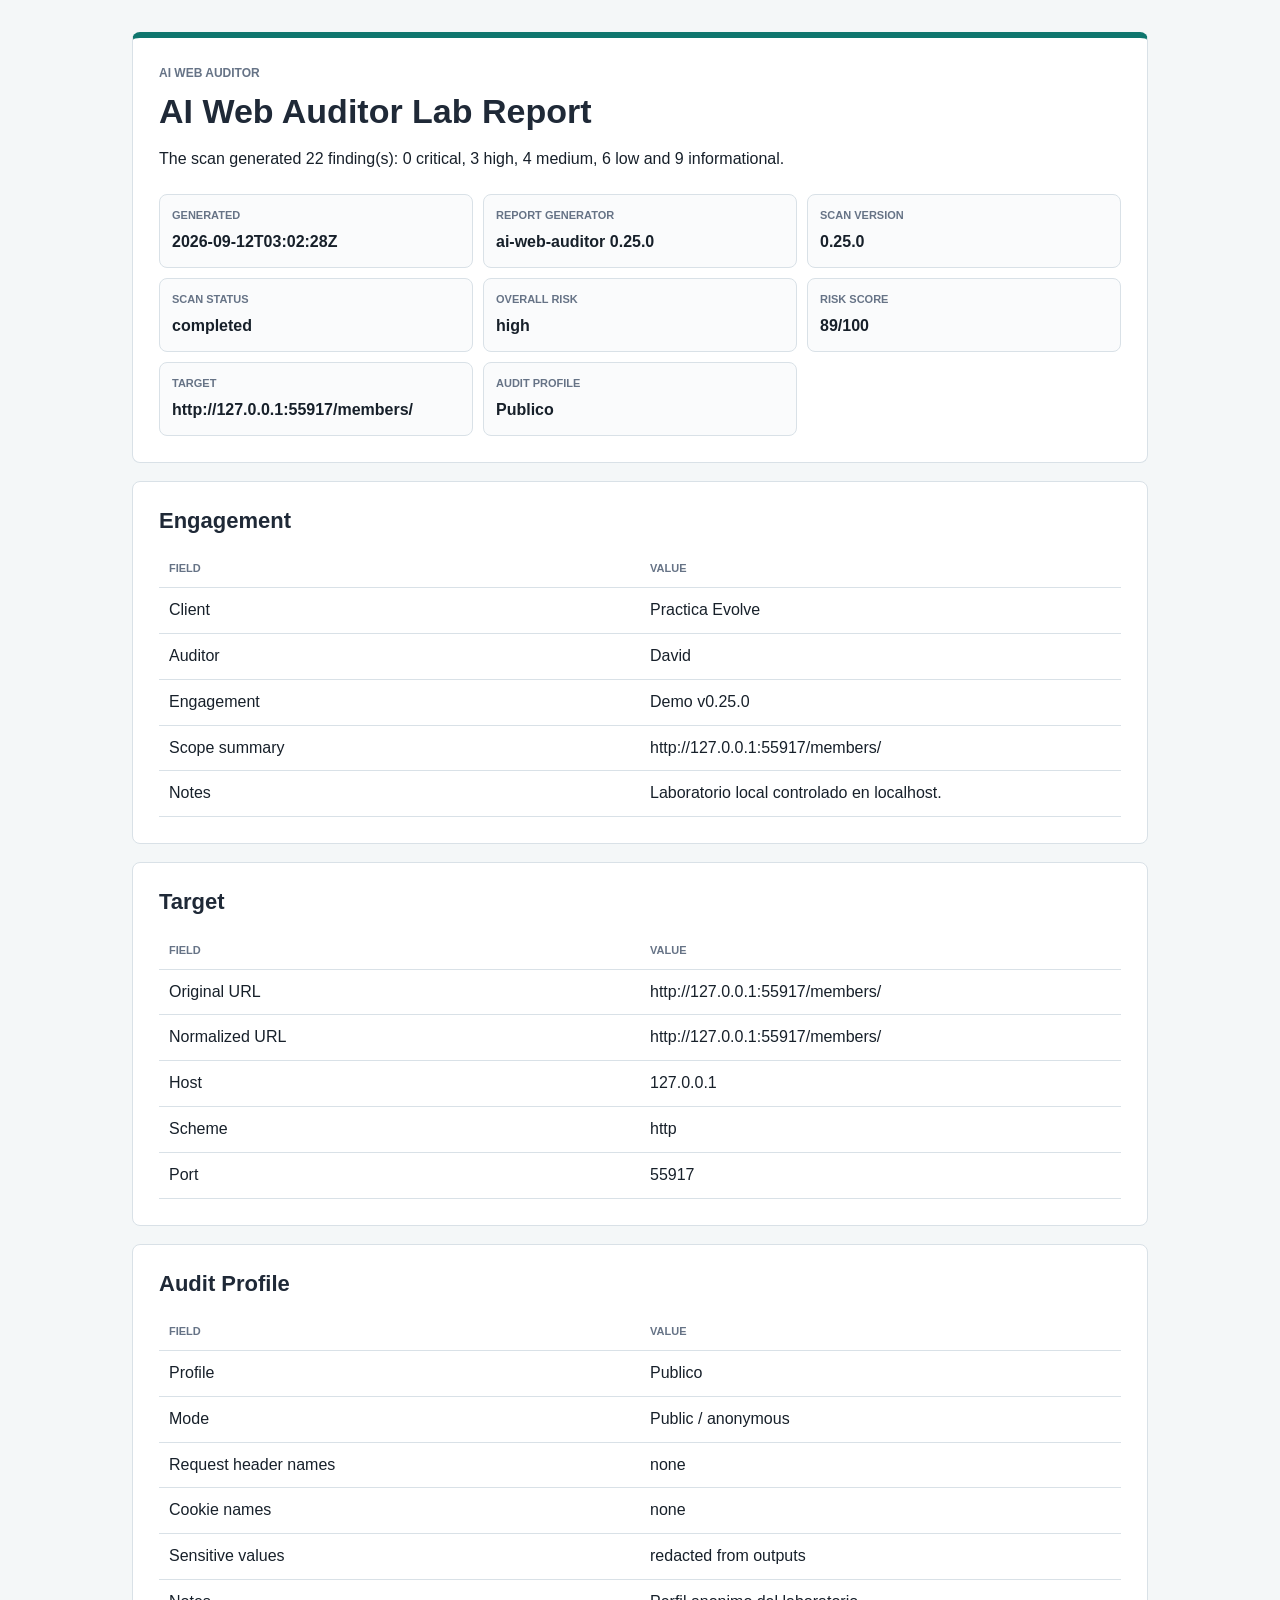
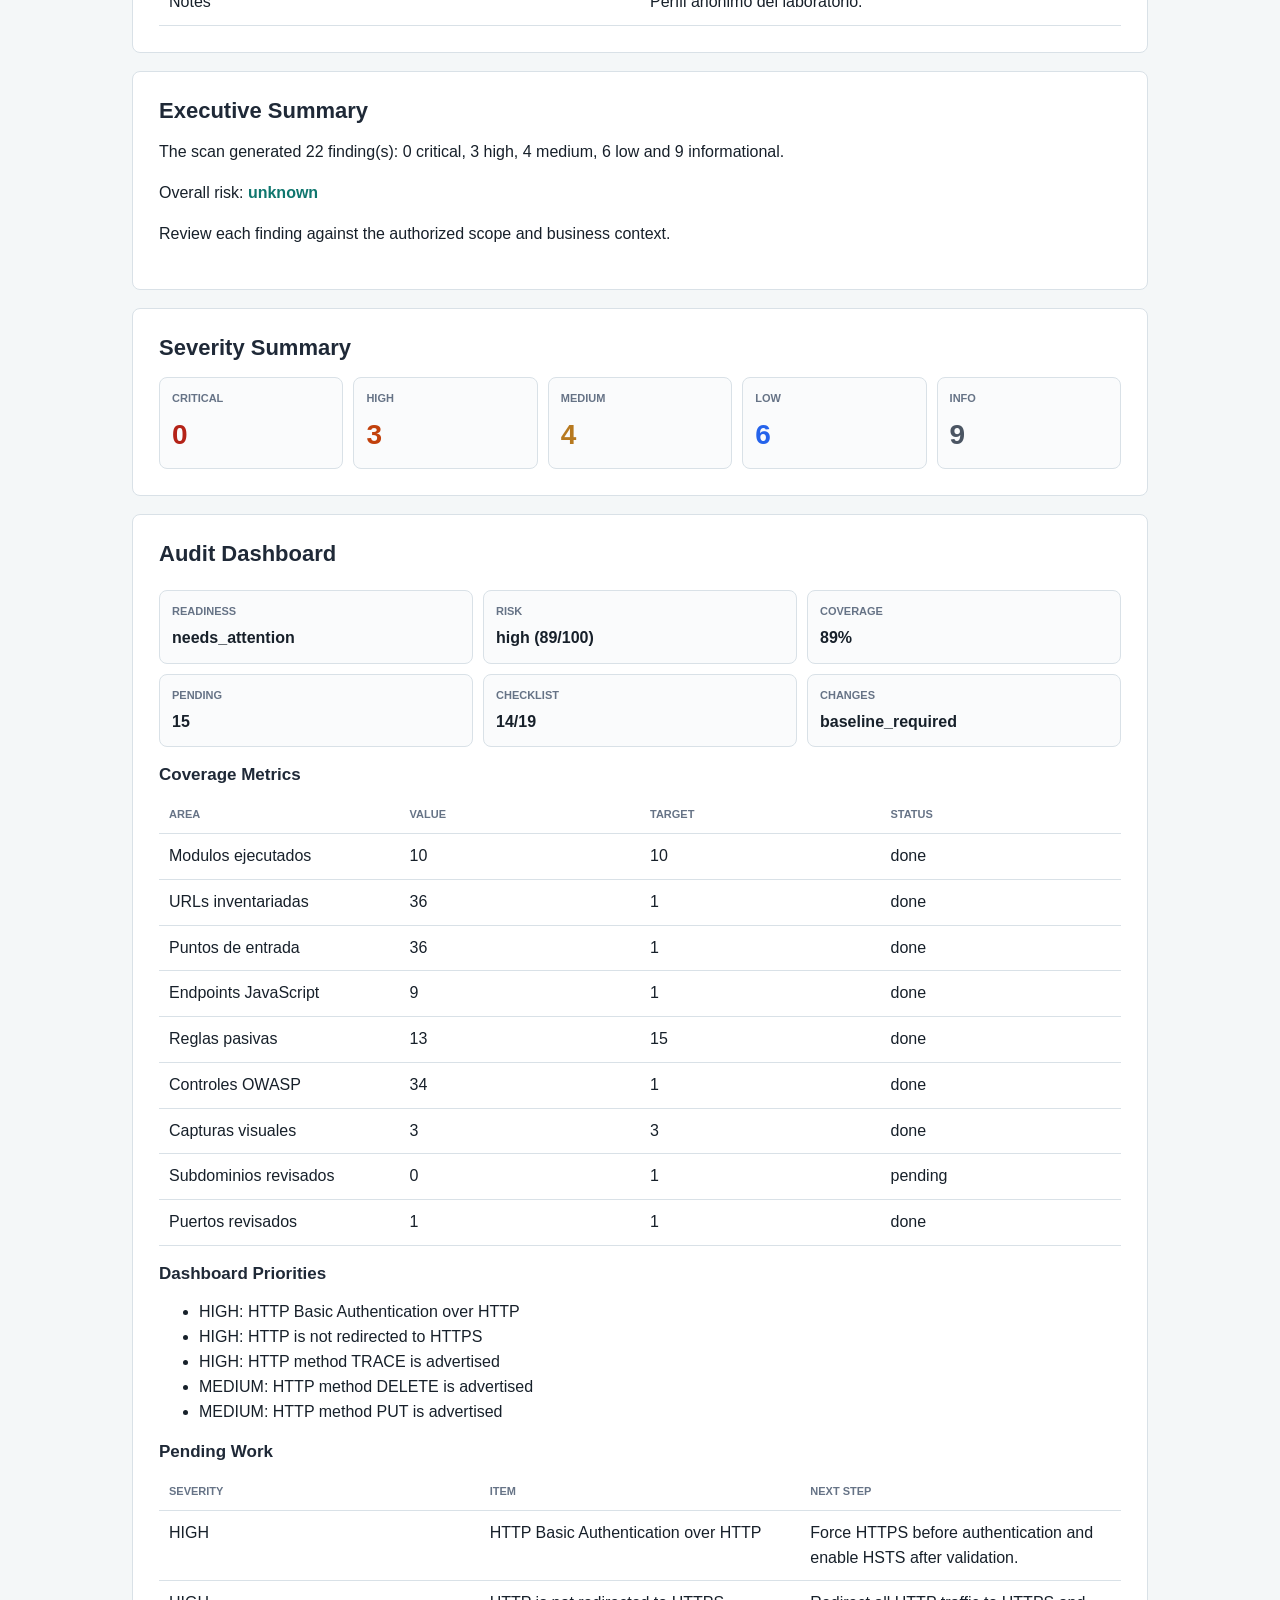
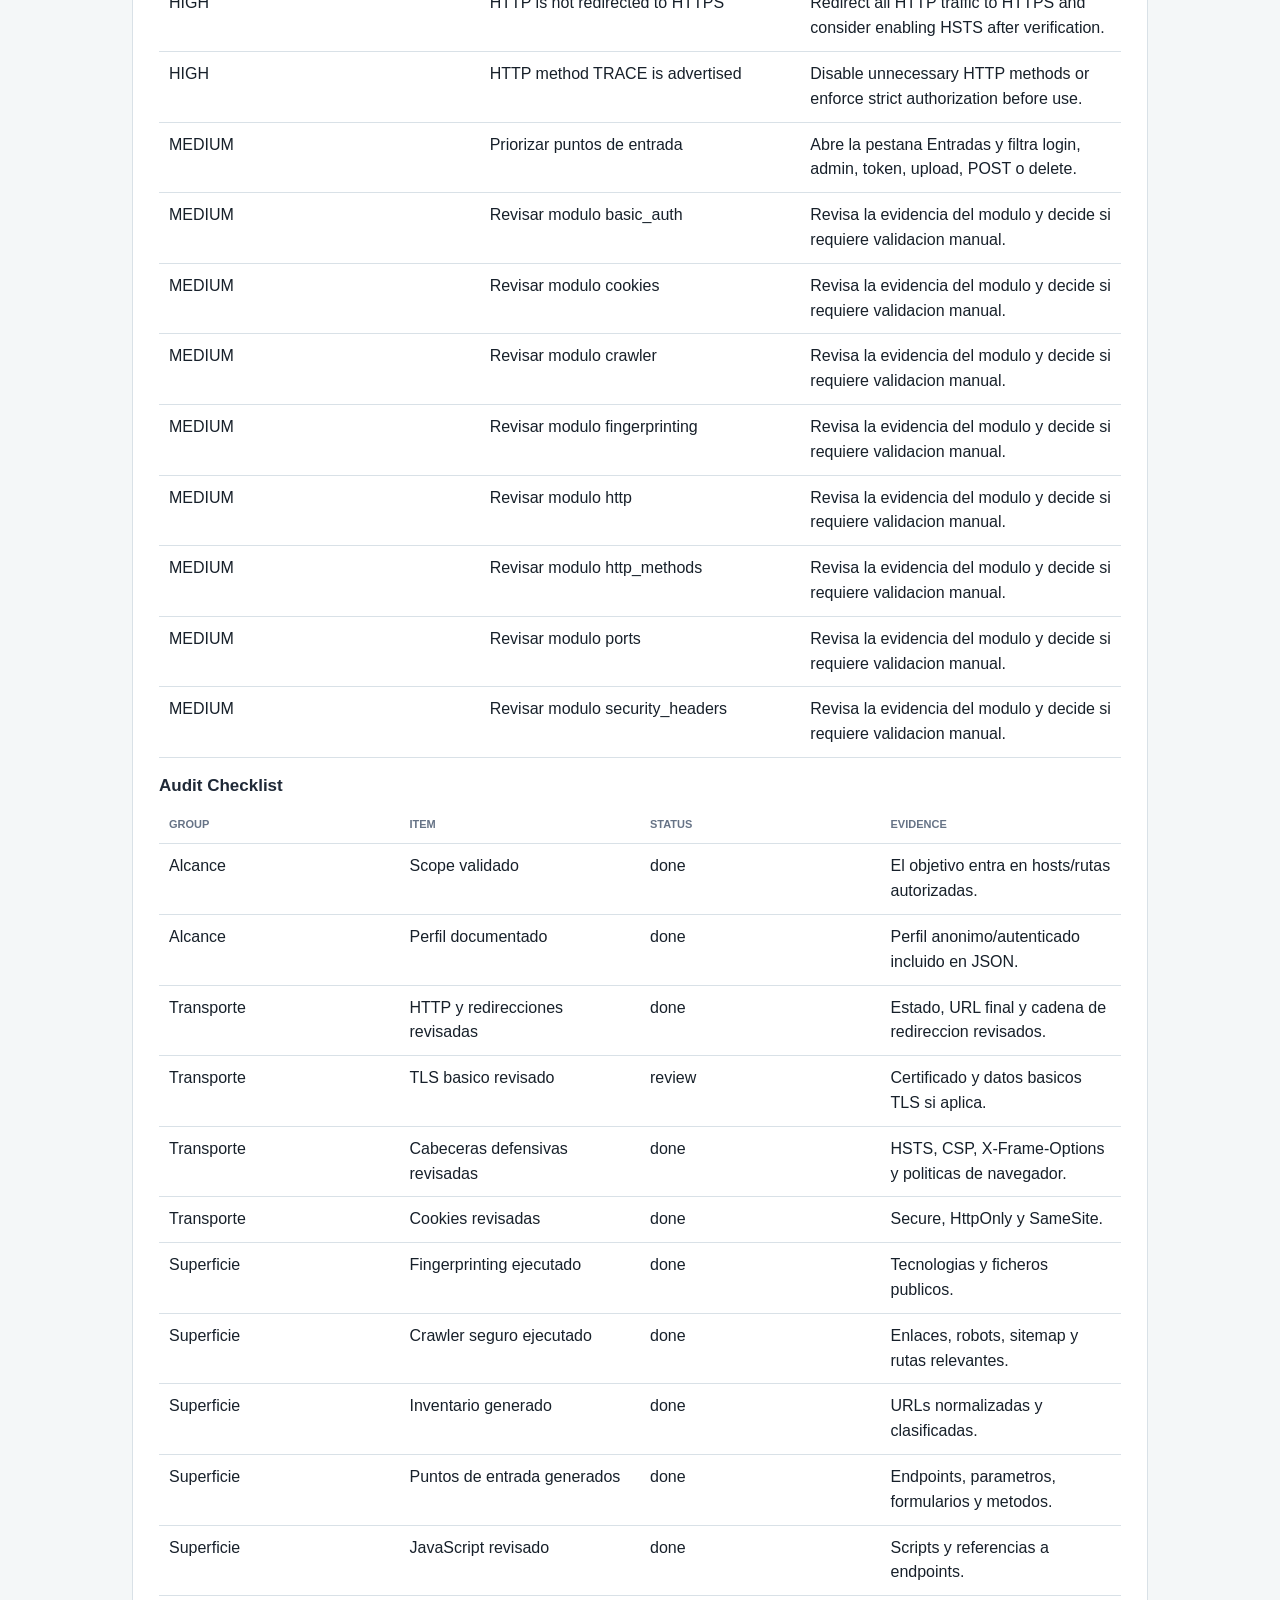
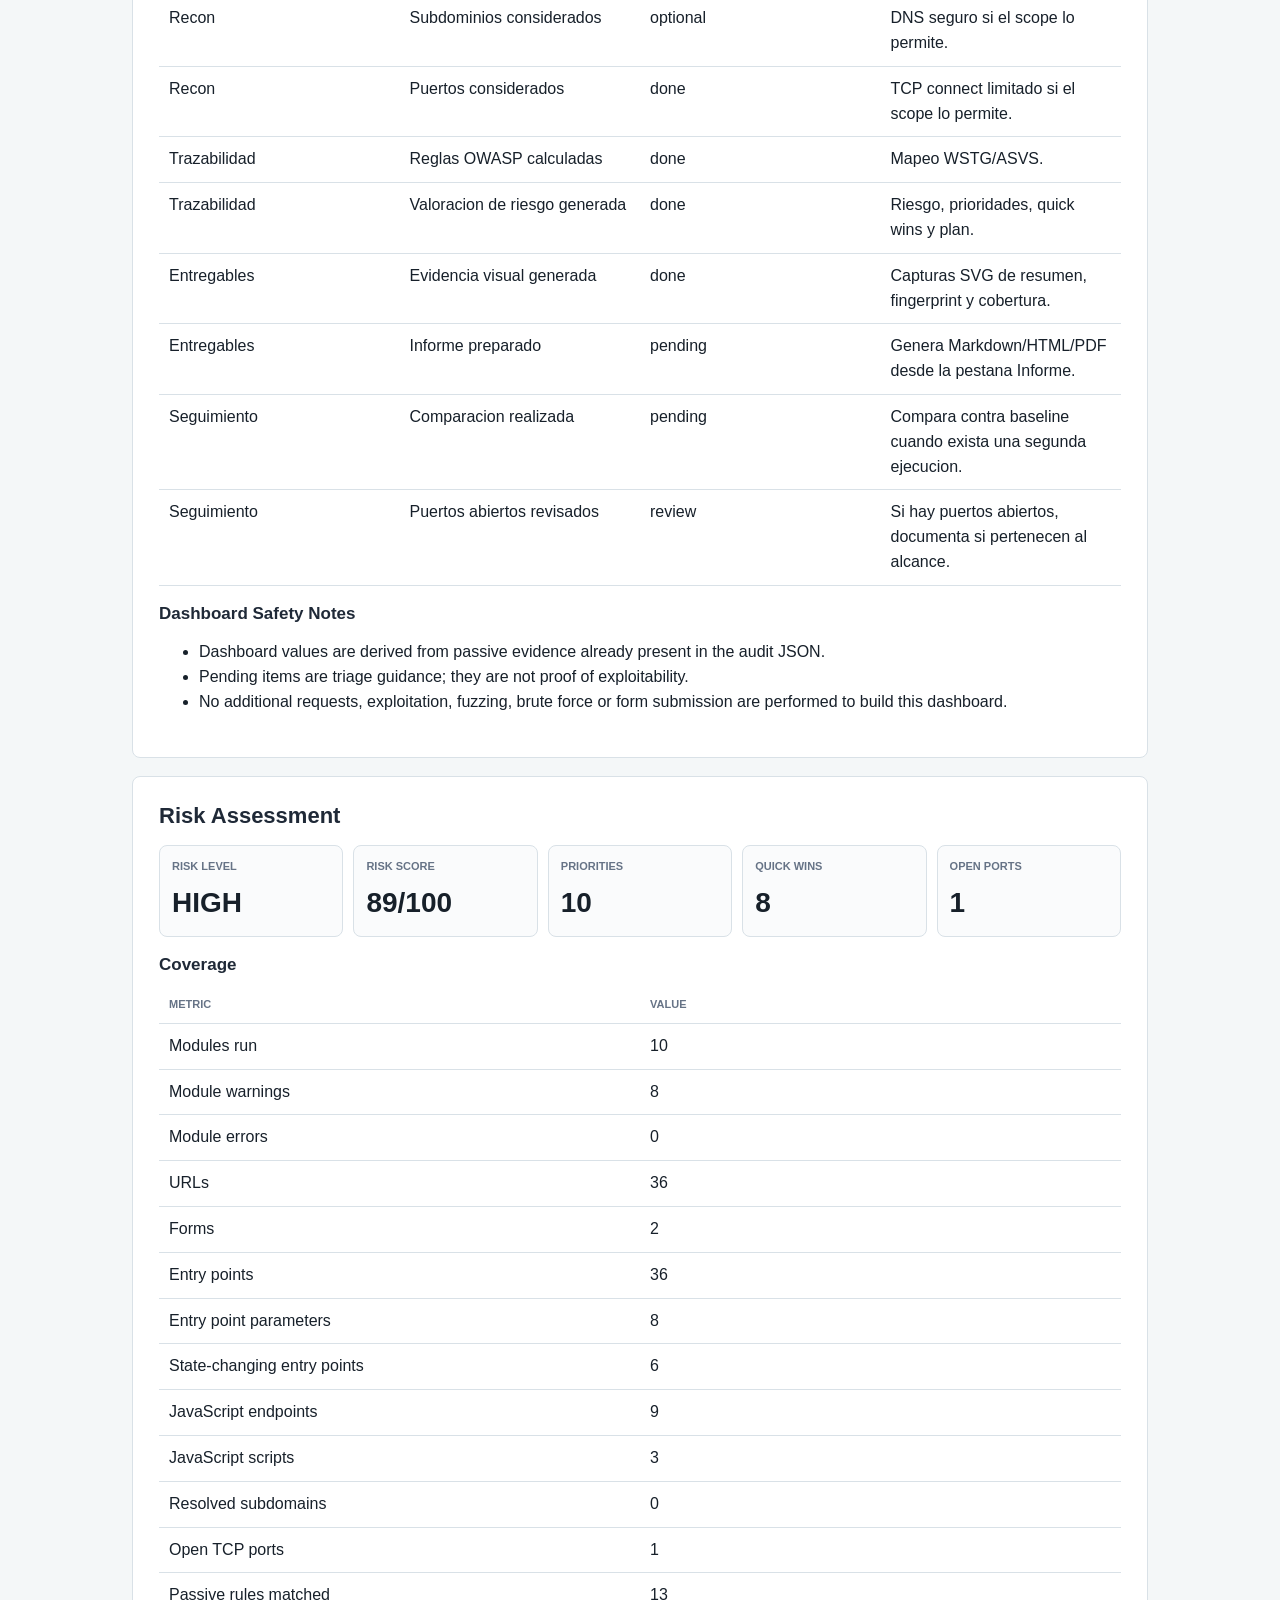
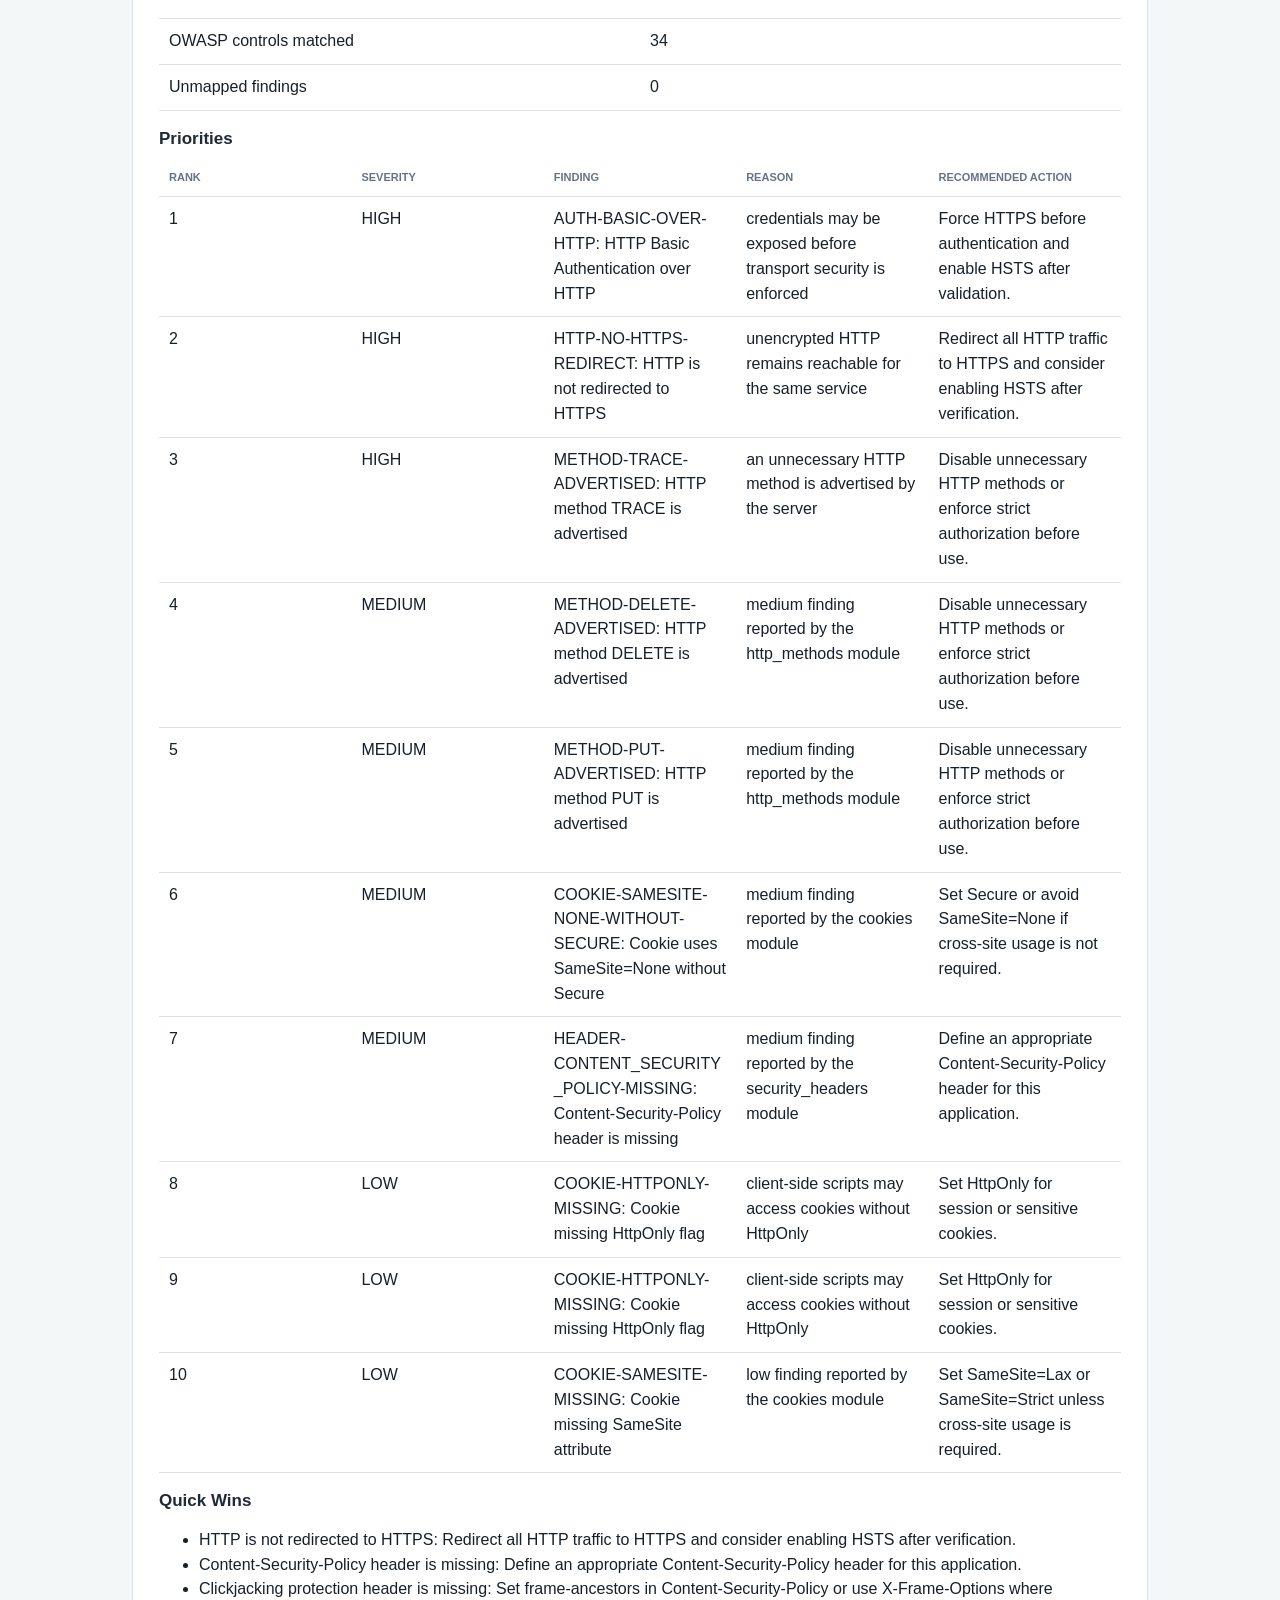
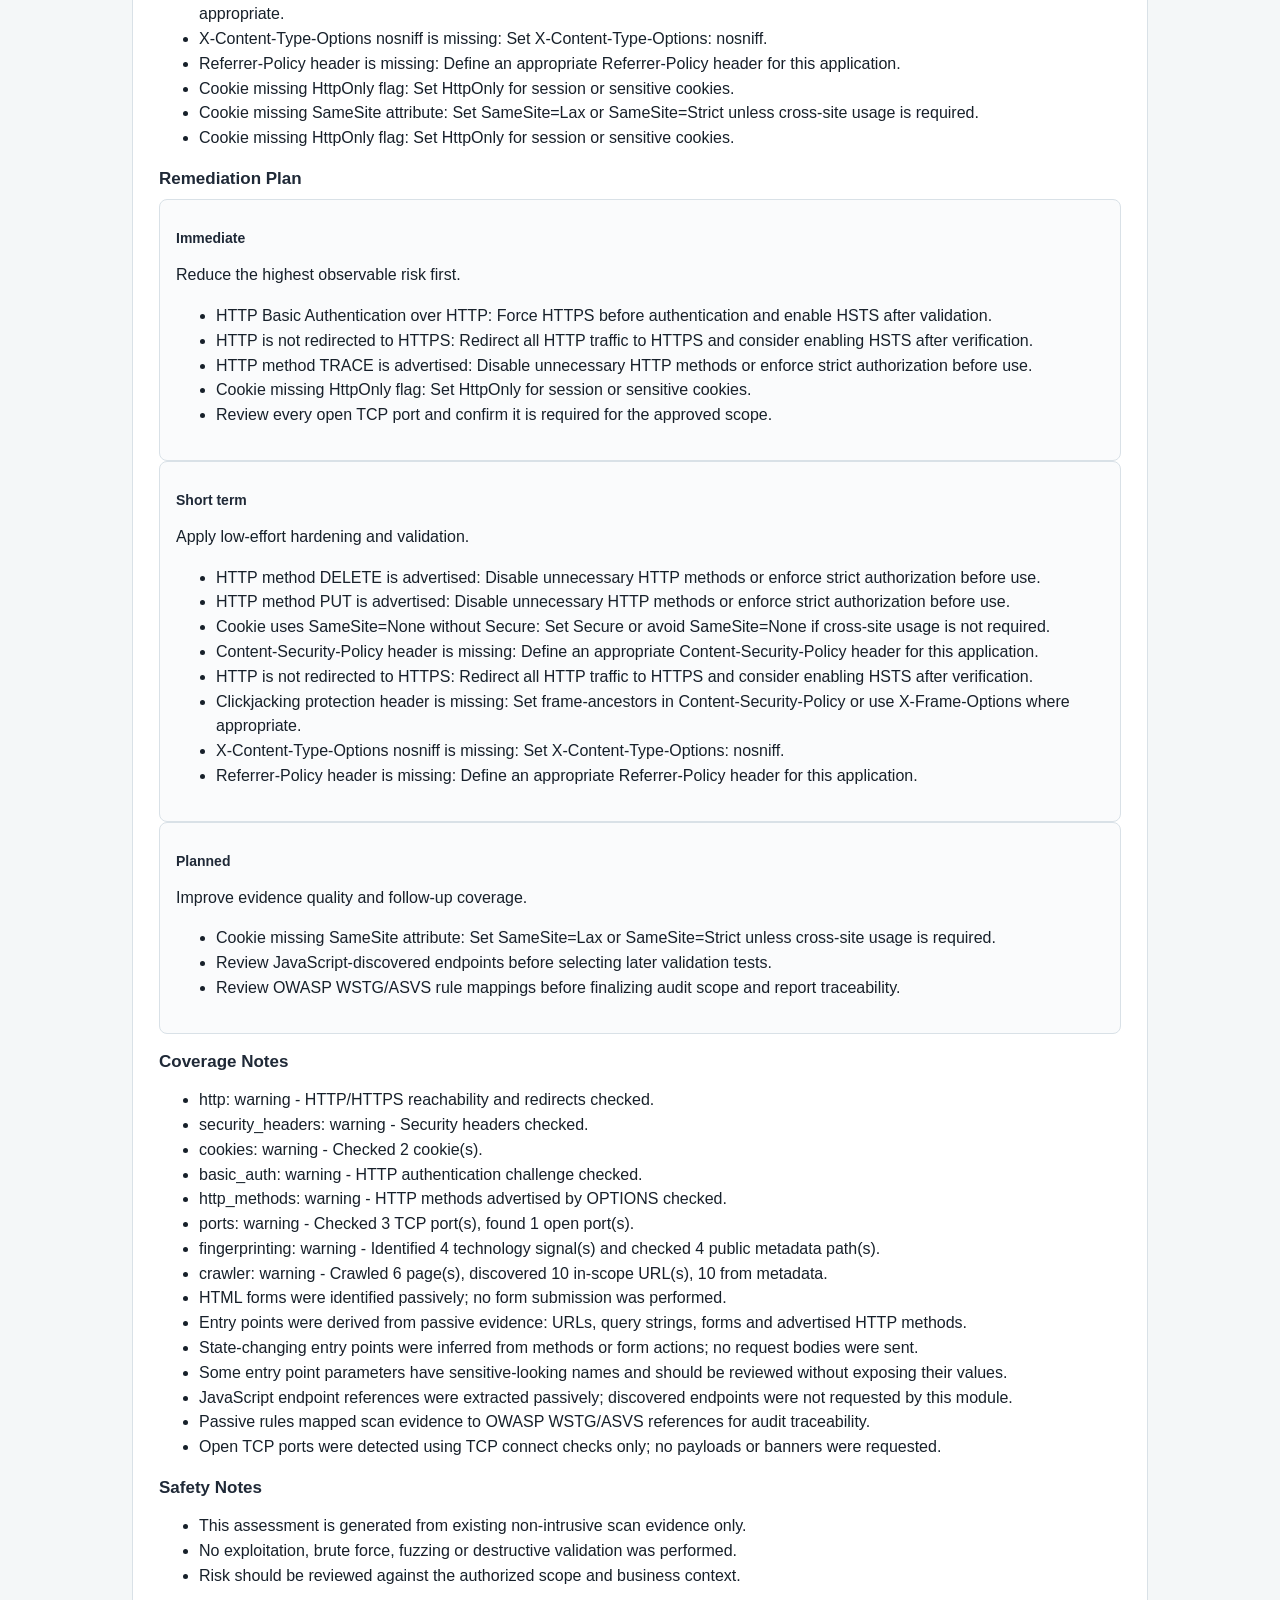
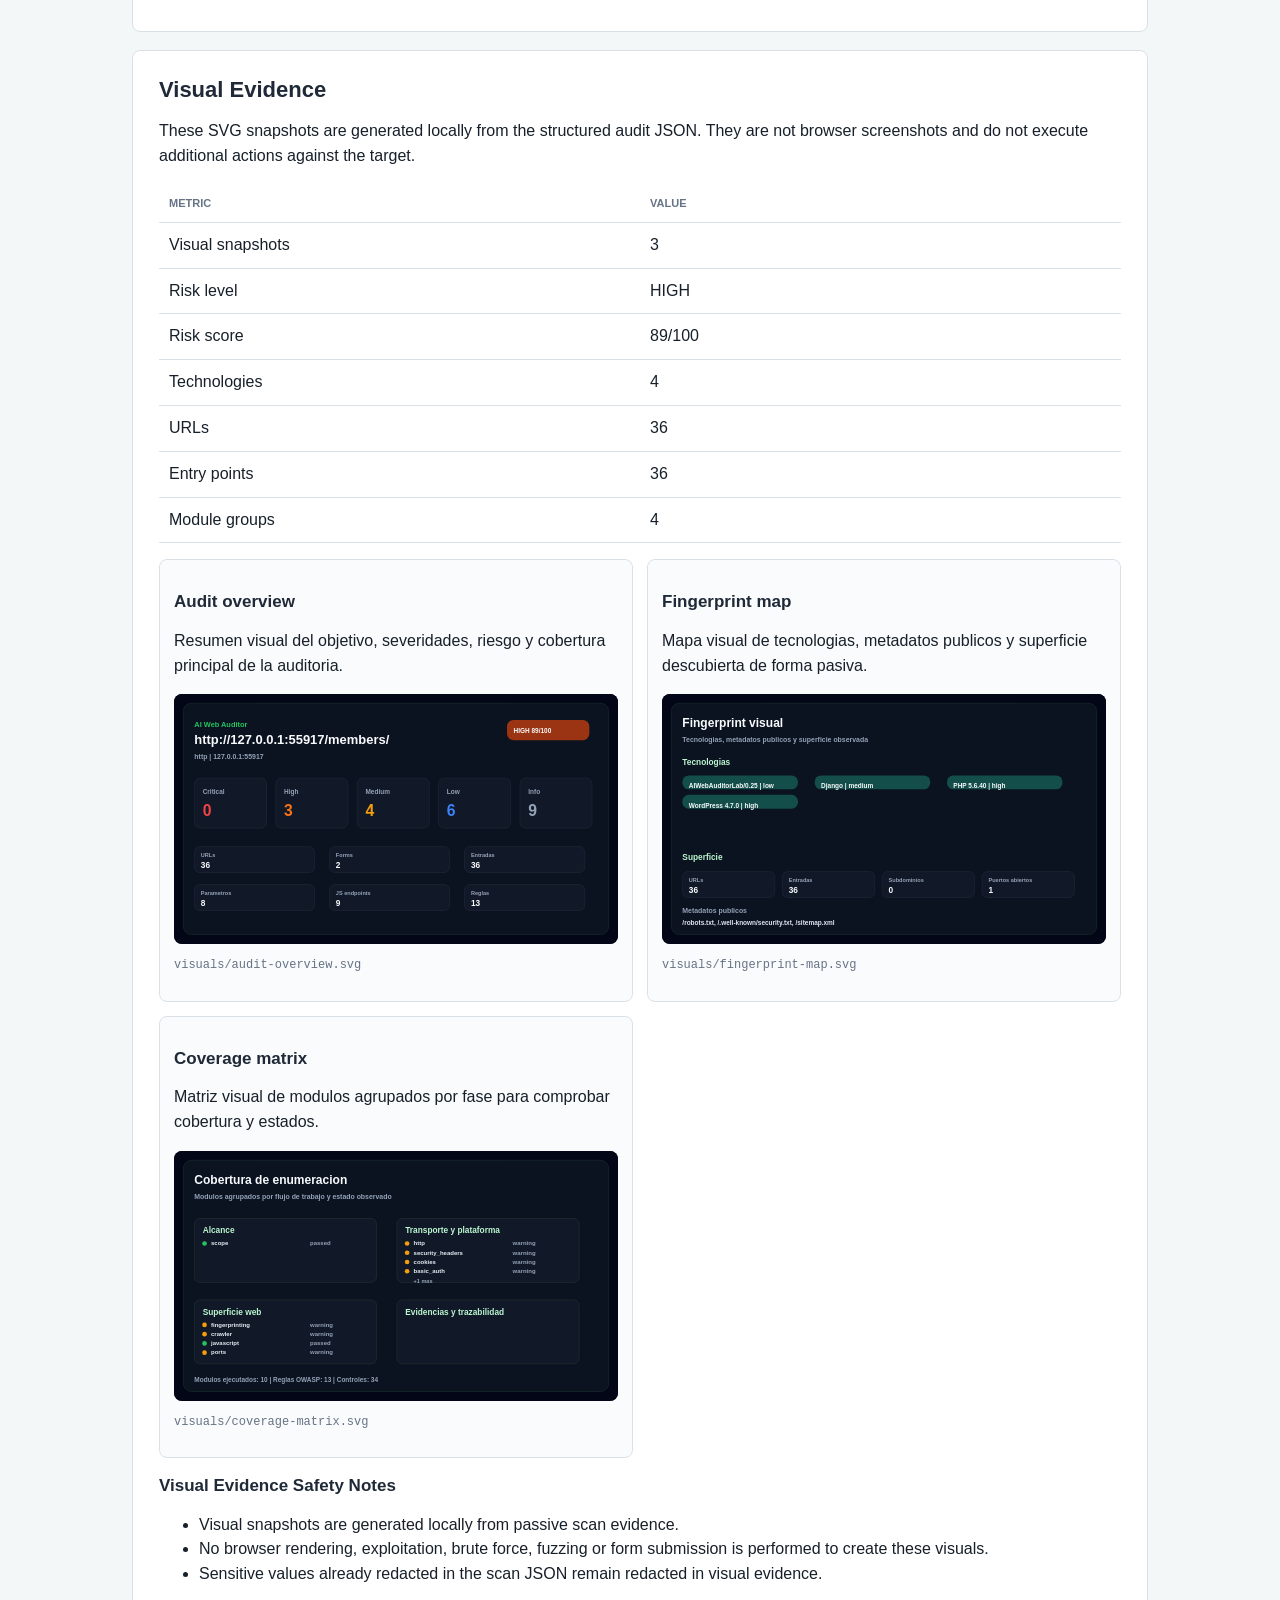
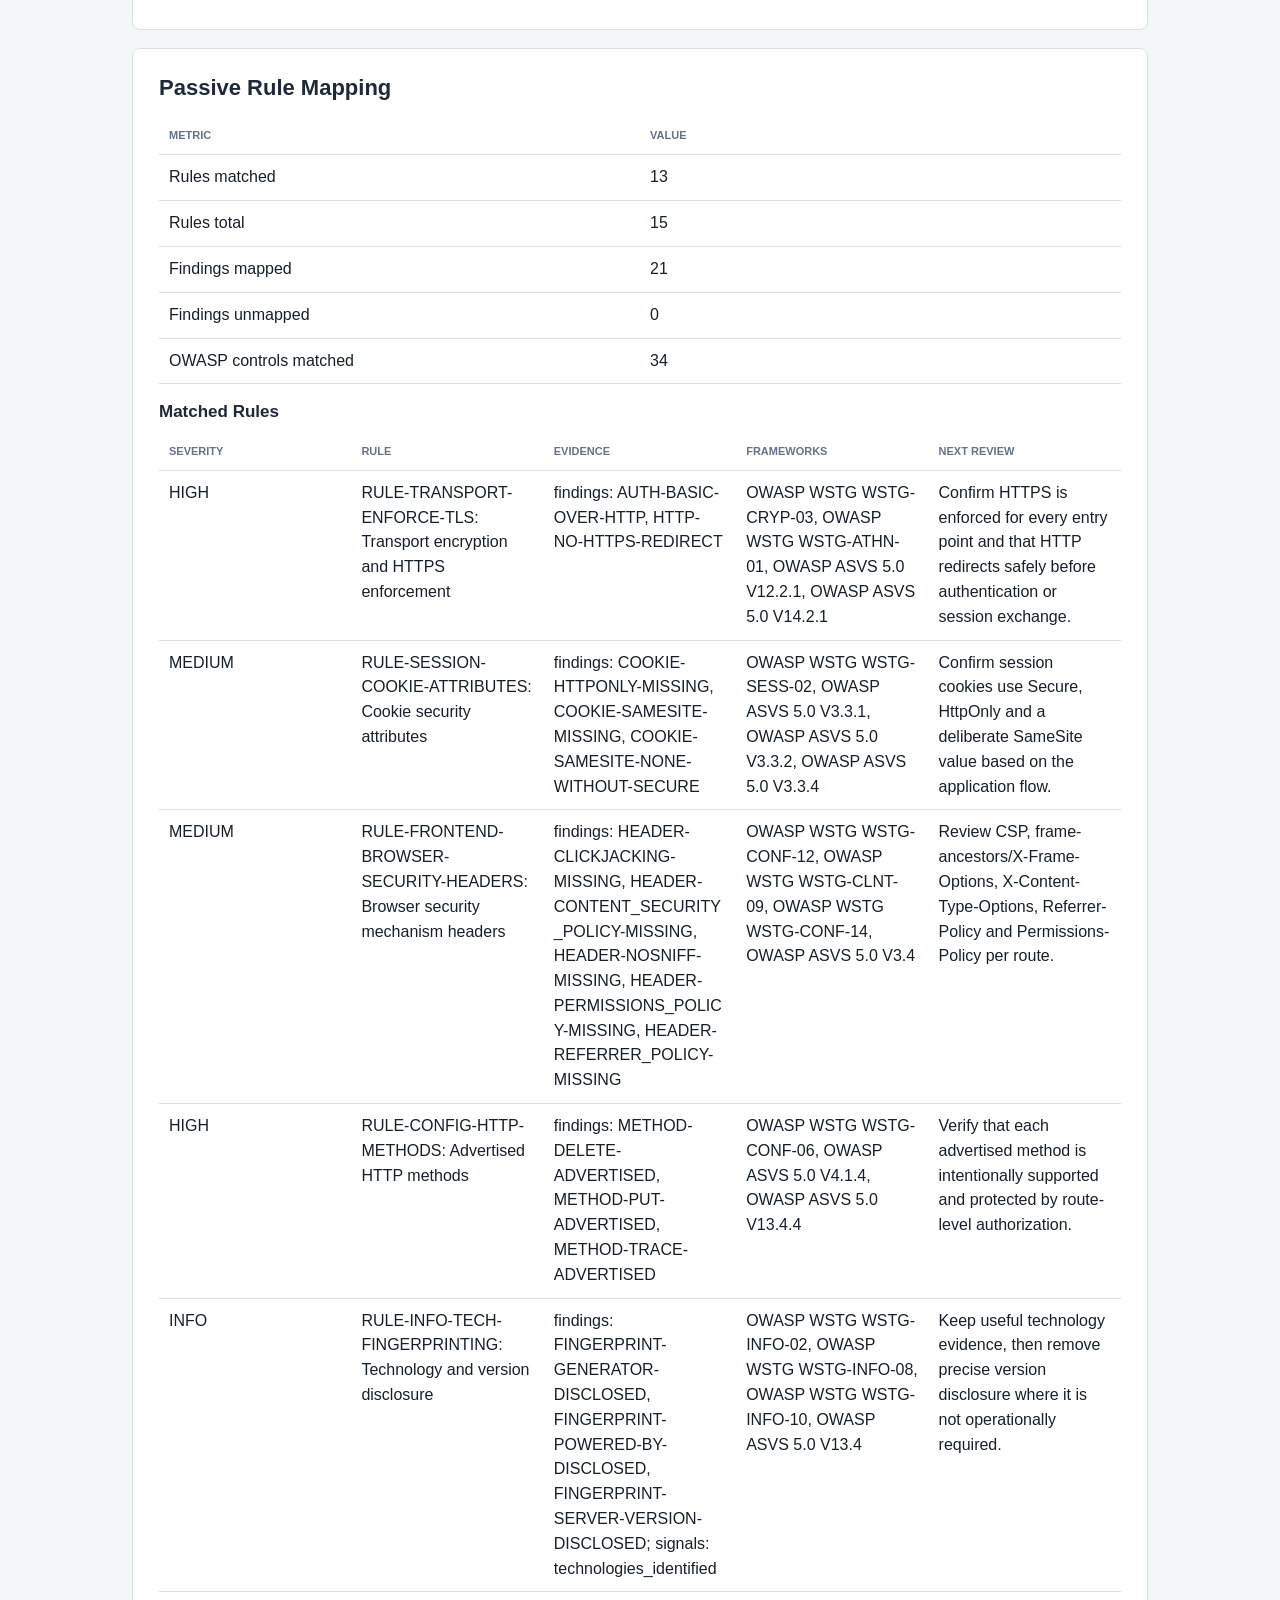
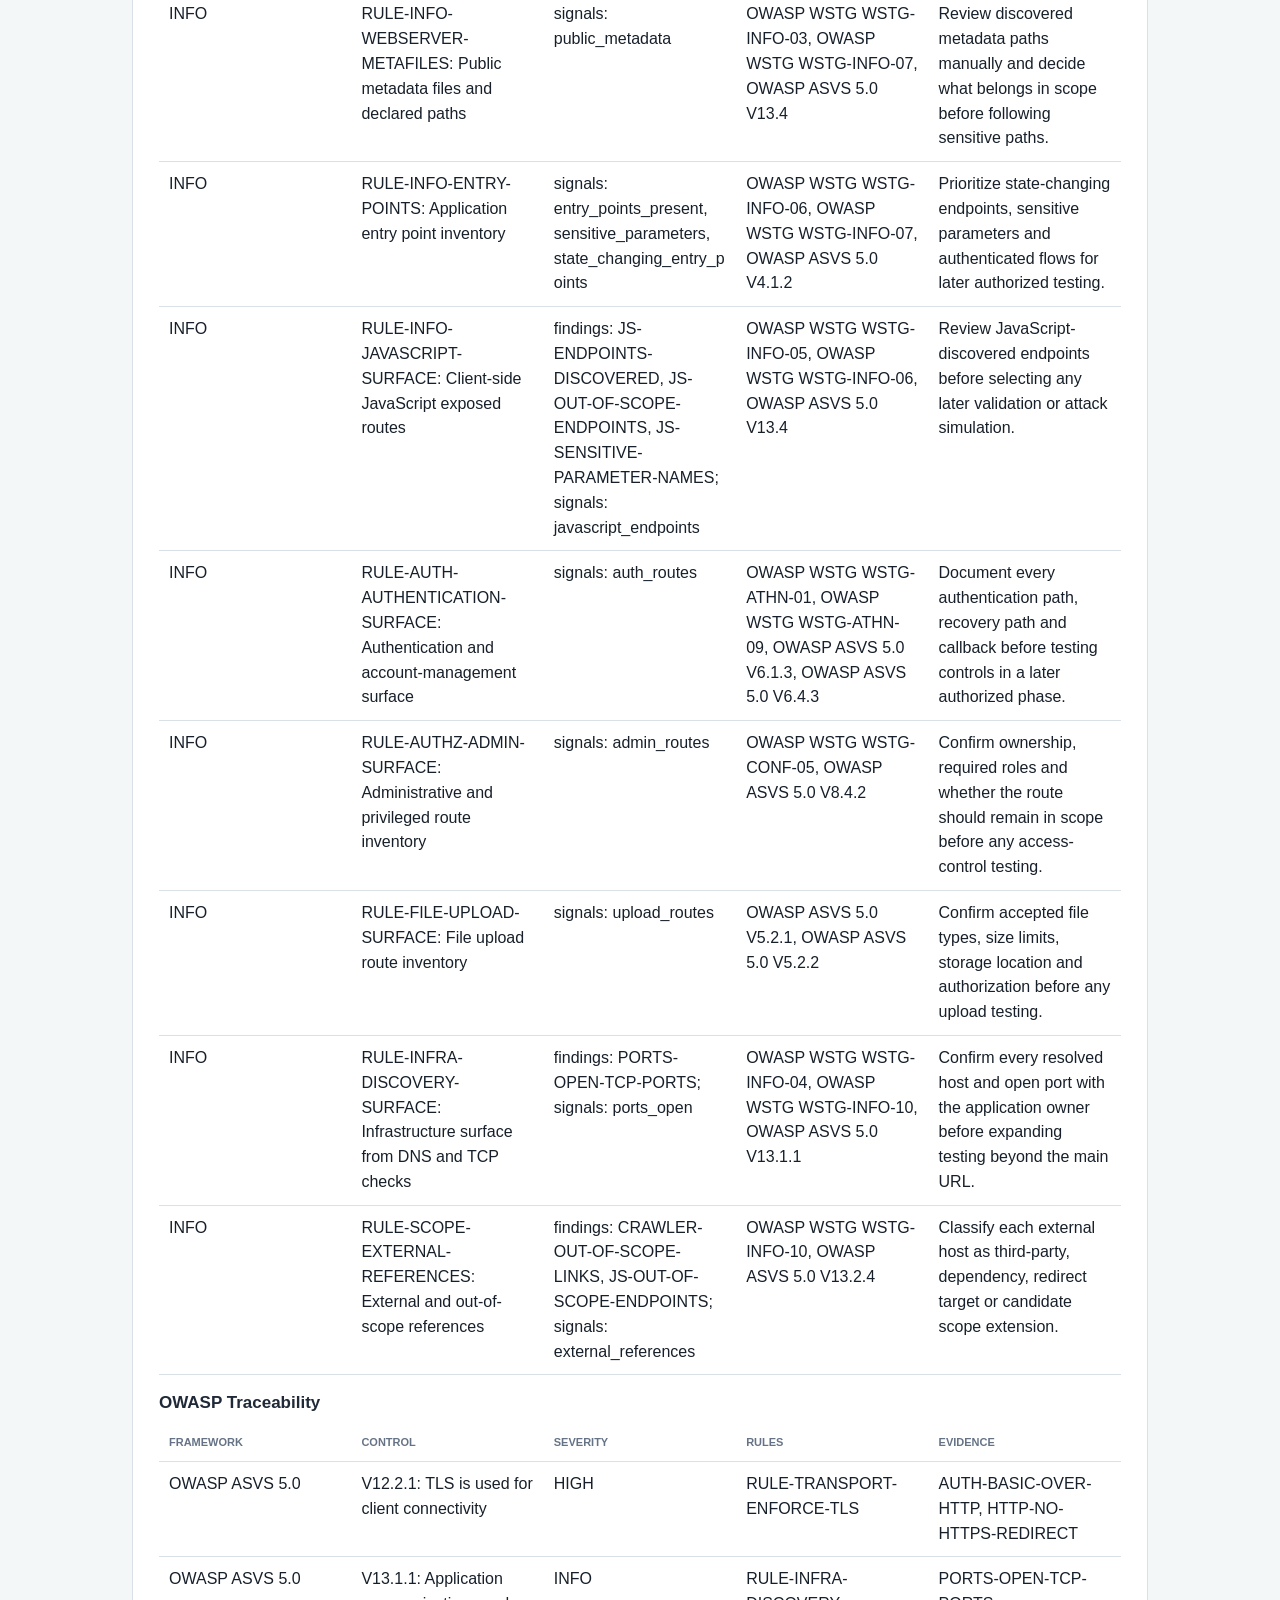
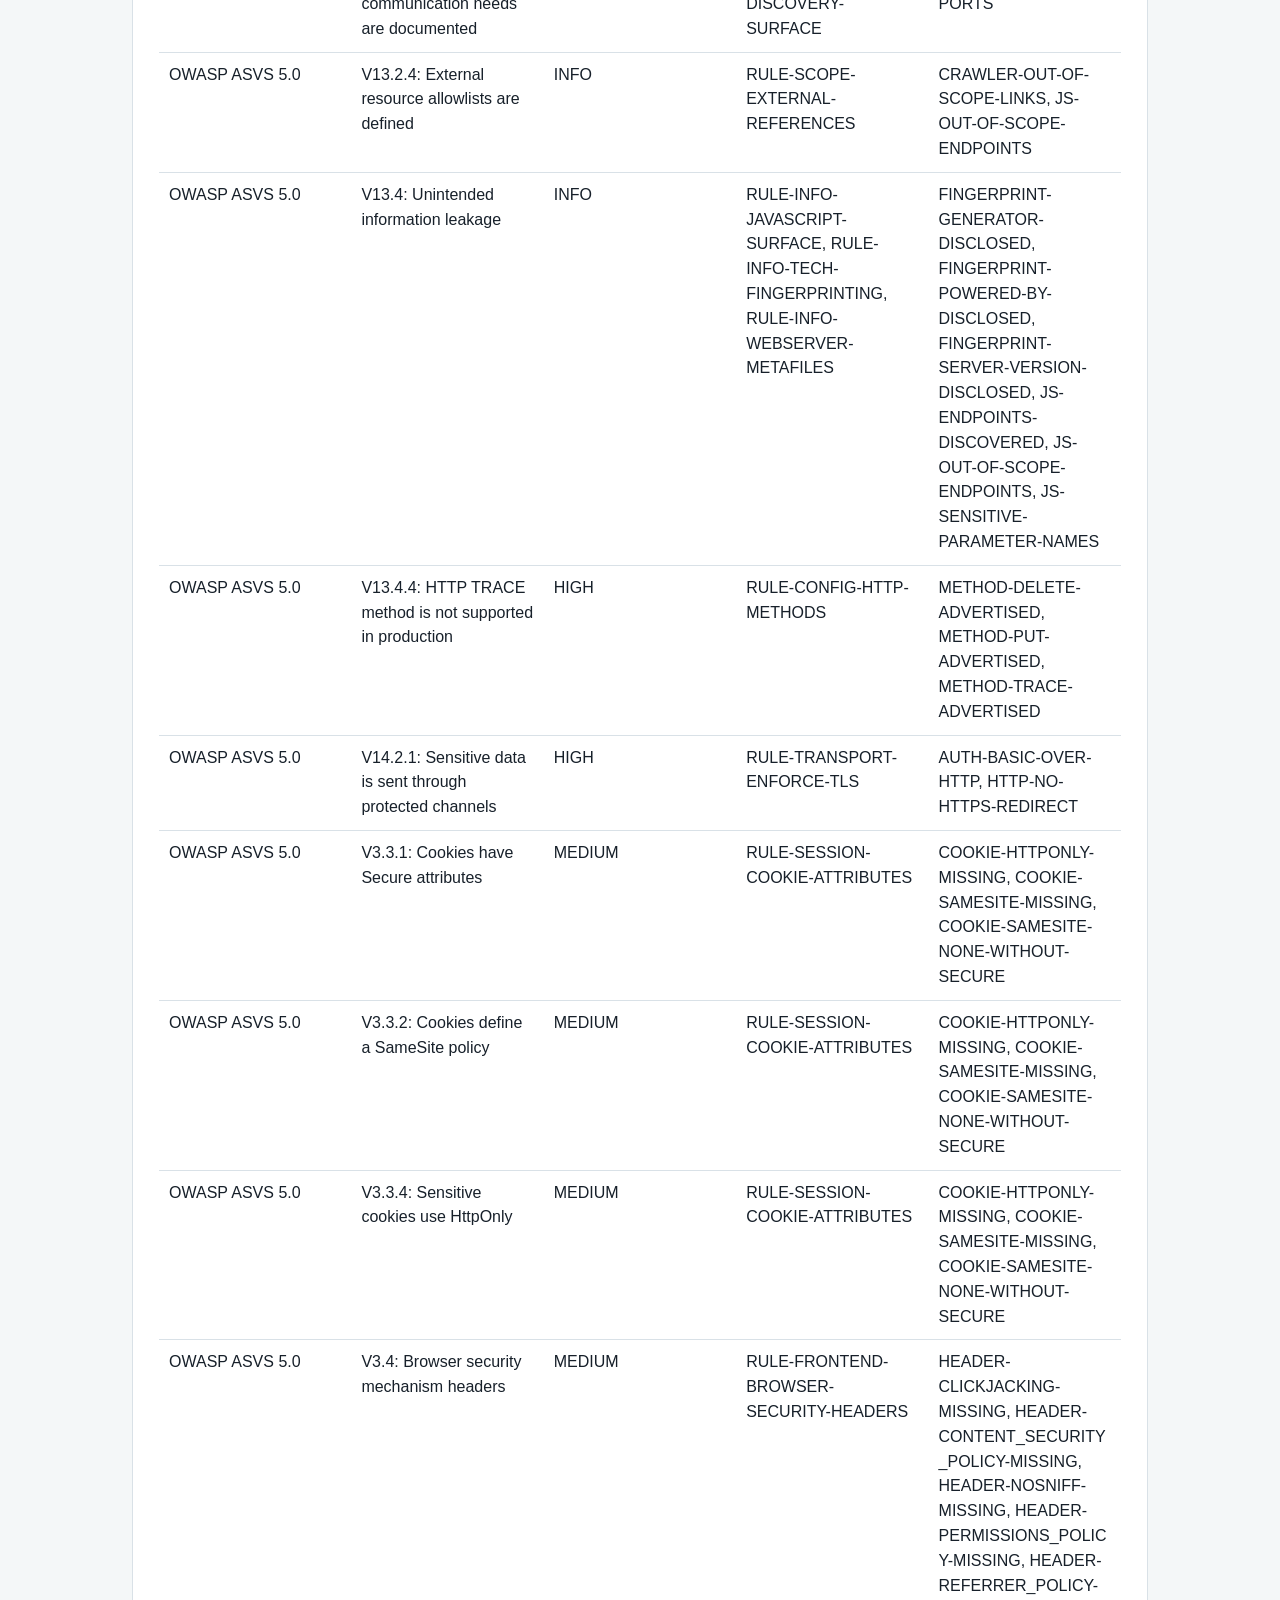
==== commit 8752e7d6: "Release v0.25.0 audit dashboard" ====
--- a/examples/report-example.html
+++ b/examples/report-example.html
@@ -218,23 +218,23 @@
 <h1>AI Web Auditor Lab Report</h1>
 <p>The scan generated 22 finding(s): 0 critical, 3 high, 4 medium, 6 low and 9 informational.</p>
 <div class="cover-grid">
-<div><span>Generated</span><strong>2026-09-12T02:26:12Z</strong></div>
-<div><span>Report generator</span><strong>ai-web-auditor 0.24.0</strong></div>
-<div><span>Scan version</span><strong>0.24.0</strong></div>
+<div><span>Generated</span><strong>2026-09-12T03:02:28Z</strong></div>
+<div><span>Report generator</span><strong>ai-web-auditor 0.25.0</strong></div>
+<div><span>Scan version</span><strong>0.25.0</strong></div>
 <div><span>Scan status</span><strong>completed</strong></div>
 <div><span>Overall risk</span><strong>high</strong></div>
 <div><span>Risk score</span><strong>89/100</strong></div>
-<div><span>Target</span><strong>http://127.0.0.1:54920/members/</strong></div>
+<div><span>Target</span><strong>http://127.0.0.1:55917/members/</strong></div>
 <div><span>Audit profile</span><strong>Publico</strong></div>
 </div>
 </section>
 <section class="section">
 <h2>Engagement</h2>
-<table><thead><tr><th>Field</th><th>Value</th></tr></thead><tbody><tr><td>Client</td><td>Practica Evolve</td></tr><tr><td>Auditor</td><td>David</td></tr><tr><td>Engagement</td><td>Demo v0.24.0</td></tr><tr><td>Scope summary</td><td>http://127.0.0.1:54920/members/</td></tr><tr><td>Notes</td><td>Laboratorio local controlado en localhost.</td></tr></tbody></table>
+<table><thead><tr><th>Field</th><th>Value</th></tr></thead><tbody><tr><td>Client</td><td>Practica Evolve</td></tr><tr><td>Auditor</td><td>David</td></tr><tr><td>Engagement</td><td>Demo v0.25.0</td></tr><tr><td>Scope summary</td><td>http://127.0.0.1:55917/members/</td></tr><tr><td>Notes</td><td>Laboratorio local controlado en localhost.</td></tr></tbody></table>
 </section>
 <section class="section">
 <h2>Target</h2>
-<table><thead><tr><th>Field</th><th>Value</th></tr></thead><tbody><tr><td>Original URL</td><td>http://127.0.0.1:54920/members/</td></tr><tr><td>Normalized URL</td><td>http://127.0.0.1:54920/members/</td></tr><tr><td>Host</td><td>127.0.0.1</td></tr><tr><td>Scheme</td><td>http</td></tr><tr><td>Port</td><td>54920</td></tr></tbody></table>
+<table><thead><tr><th>Field</th><th>Value</th></tr></thead><tbody><tr><td>Original URL</td><td>http://127.0.0.1:55917/members/</td></tr><tr><td>Normalized URL</td><td>http://127.0.0.1:55917/members/</td></tr><tr><td>Host</td><td>127.0.0.1</td></tr><tr><td>Scheme</td><td>http</td></tr><tr><td>Port</td><td>55917</td></tr></tbody></table>
 </section>
 <section class="section">
 <h2>Audit Profile</h2>
@@ -255,6 +255,27 @@
 <div class="severity-card low"><span>LOW</span><strong>6</strong></div>
 <div class="severity-card info"><span>INFO</span><strong>9</strong></div>
 </div>
+</section>
+<section class="section">
+<h2>Audit Dashboard</h2>
+<div class="cover-grid">
+<div><span>Readiness</span><strong>needs_attention</strong></div>
+<div><span>Risk</span><strong>high (89/100)</strong></div>
+<div><span>Coverage</span><strong>89%</strong></div>
+<div><span>Pending</span><strong>15</strong></div>
+<div><span>Checklist</span><strong>14/19</strong></div>
+<div><span>Changes</span><strong>baseline_required</strong></div>
+</div>
+<h3>Coverage Metrics</h3>
+<table><thead><tr><th>Area</th><th>Value</th><th>Target</th><th>Status</th></tr></thead><tbody><tr><td>Modulos ejecutados</td><td>10</td><td>10</td><td>done</td></tr><tr><td>URLs inventariadas</td><td>36</td><td>1</td><td>done</td></tr><tr><td>Puntos de entrada</td><td>36</td><td>1</td><td>done</td></tr><tr><td>Endpoints JavaScript</td><td>9</td><td>1</td><td>done</td></tr><tr><td>Reglas pasivas</td><td>13</td><td>15</td><td>done</td></tr><tr><td>Controles OWASP</td><td>34</td><td>1</td><td>done</td></tr><tr><td>Capturas visuales</td><td>3</td><td>3</td><td>done</td></tr><tr><td>Subdominios revisados</td><td>0</td><td>1</td><td>pending</td></tr><tr><td>Puertos revisados</td><td>1</td><td>1</td><td>done</td></tr></tbody></table>
+<h3>Dashboard Priorities</h3>
+<ul><li>HIGH: HTTP Basic Authentication over HTTP</li><li>HIGH: HTTP is not redirected to HTTPS</li><li>HIGH: HTTP method TRACE is advertised</li><li>MEDIUM: HTTP method DELETE is advertised</li><li>MEDIUM: HTTP method PUT is advertised</li></ul>
+<h3>Pending Work</h3>
+<table><thead><tr><th>Severity</th><th>Item</th><th>Next step</th></tr></thead><tbody><tr><td>HIGH</td><td>HTTP Basic Authentication over HTTP</td><td>Force HTTPS before authentication and enable HSTS after validation.</td></tr><tr><td>HIGH</td><td>HTTP is not redirected to HTTPS</td><td>Redirect all HTTP traffic to HTTPS and consider enabling HSTS after verification.</td></tr><tr><td>HIGH</td><td>HTTP method TRACE is advertised</td><td>Disable unnecessary HTTP methods or enforce strict authorization before use.</td></tr><tr><td>MEDIUM</td><td>Priorizar puntos de entrada</td><td>Abre la pestana Entradas y filtra login, admin, token, upload, POST o delete.</td></tr><tr><td>MEDIUM</td><td>Revisar modulo basic_auth</td><td>Revisa la evidencia del modulo y decide si requiere validacion manual.</td></tr><tr><td>MEDIUM</td><td>Revisar modulo cookies</td><td>Revisa la evidencia del modulo y decide si requiere validacion manual.</td></tr><tr><td>MEDIUM</td><td>Revisar modulo crawler</td><td>Revisa la evidencia del modulo y decide si requiere validacion manual.</td></tr><tr><td>MEDIUM</td><td>Revisar modulo fingerprinting</td><td>Revisa la evidencia del modulo y decide si requiere validacion manual.</td></tr><tr><td>MEDIUM</td><td>Revisar modulo http</td><td>Revisa la evidencia del modulo y decide si requiere validacion manual.</td></tr><tr><td>MEDIUM</td><td>Revisar modulo http_methods</td><td>Revisa la evidencia del modulo y decide si requiere validacion manual.</td></tr><tr><td>MEDIUM</td><td>Revisar modulo ports</td><td>Revisa la evidencia del modulo y decide si requiere validacion manual.</td></tr><tr><td>MEDIUM</td><td>Revisar modulo security_headers</td><td>Revisa la evidencia del modulo y decide si requiere validacion manual.</td></tr></tbody></table>
+<h3>Audit Checklist</h3>
+<table><thead><tr><th>Group</th><th>Item</th><th>Status</th><th>Evidence</th></tr></thead><tbody><tr><td>Alcance</td><td>Scope validado</td><td>done</td><td>El objetivo entra en hosts/rutas autorizadas.</td></tr><tr><td>Alcance</td><td>Perfil documentado</td><td>done</td><td>Perfil anonimo/autenticado incluido en JSON.</td></tr><tr><td>Transporte</td><td>HTTP y redirecciones revisadas</td><td>done</td><td>Estado, URL final y cadena de redireccion revisados.</td></tr><tr><td>Transporte</td><td>TLS basico revisado</td><td>review</td><td>Certificado y datos basicos TLS si aplica.</td></tr><tr><td>Transporte</td><td>Cabeceras defensivas revisadas</td><td>done</td><td>HSTS, CSP, X-Frame-Options y politicas de navegador.</td></tr><tr><td>Transporte</td><td>Cookies revisadas</td><td>done</td><td>Secure, HttpOnly y SameSite.</td></tr><tr><td>Superficie</td><td>Fingerprinting ejecutado</td><td>done</td><td>Tecnologias y ficheros publicos.</td></tr><tr><td>Superficie</td><td>Crawler seguro ejecutado</td><td>done</td><td>Enlaces, robots, sitemap y rutas relevantes.</td></tr><tr><td>Superficie</td><td>Inventario generado</td><td>done</td><td>URLs normalizadas y clasificadas.</td></tr><tr><td>Superficie</td><td>Puntos de entrada generados</td><td>done</td><td>Endpoints, parametros, formularios y metodos.</td></tr><tr><td>Superficie</td><td>JavaScript revisado</td><td>done</td><td>Scripts y referencias a endpoints.</td></tr><tr><td>Recon</td><td>Subdominios considerados</td><td>optional</td><td>DNS seguro si el scope lo permite.</td></tr><tr><td>Recon</td><td>Puertos considerados</td><td>done</td><td>TCP connect limitado si el scope lo permite.</td></tr><tr><td>Trazabilidad</td><td>Reglas OWASP calculadas</td><td>done</td><td>Mapeo WSTG/ASVS.</td></tr><tr><td>Trazabilidad</td><td>Valoracion de riesgo generada</td><td>done</td><td>Riesgo, prioridades, quick wins y plan.</td></tr><tr><td>Entregables</td><td>Evidencia visual generada</td><td>done</td><td>Capturas SVG de resumen, fingerprint y cobertura.</td></tr><tr><td>Entregables</td><td>Informe preparado</td><td>pending</td><td>Genera Markdown/HTML/PDF desde la pestana Informe.</td></tr><tr><td>Seguimiento</td><td>Comparacion realizada</td><td>pending</td><td>Compara contra baseline cuando exista una segunda ejecucion.</td></tr><tr><td>Seguimiento</td><td>Puertos abiertos revisados</td><td>review</td><td>Si hay puertos abiertos, documenta si pertenecen al alcance.</td></tr></tbody></table>
+<h3>Dashboard Safety Notes</h3>
+<ul><li>Dashboard values are derived from passive evidence already present in the audit JSON.</li><li>Pending items are triage guidance; they are not proof of exploitability.</li><li>No additional requests, exploitation, fuzzing, brute force or form submission are performed to build this dashboard.</li></ul>
 </section>
 <section class="section">
 <h2>Risk Assessment</h2>
@@ -304,8 +325,8 @@
 <rect width="960" height="540" fill="#020617"/>
 <rect x="20" y="20" width="920" height="500" rx="18" fill="#0b1220" stroke="#1f3d34"/>
 <text x="44" y="72" fill="#22c55e" font-family="Inter, Segoe UI, Arial, sans-serif" font-size="16" font-weight="800">AI Web Auditor</text>
-<text x="44" y="108" fill="#f8fafc" font-family="Inter, Segoe UI, Arial, sans-serif" font-size="28" font-weight="800">http://127.0.0.1:54920/members/</text>
-<text x="44" y="140" fill="#94a3b8" font-family="Inter, Segoe UI, Arial, sans-serif" font-size="15" font-weight="600">http | 127.0.0.1:54920</text>
+<text x="44" y="108" fill="#f8fafc" font-family="Inter, Segoe UI, Arial, sans-serif" font-size="28" font-weight="800">http://127.0.0.1:55917/members/</text>
+<text x="44" y="140" fill="#94a3b8" font-family="Inter, Segoe UI, Arial, sans-serif" font-size="15" font-weight="600">http | 127.0.0.1:55917</text>
 <rect x="720" y="56" width="178" height="44" rx="14" fill="#9a3412"/><text x="734" y="84" fill="#f8fafc" font-family="Inter, Segoe UI, Arial, sans-serif" font-size="14" font-weight="800">HIGH 89/100</text>
 <rect x="44" y="182" width="156" height="108" rx="12" fill="#111827" stroke="#263244"/>
 <text x="62" y="216" fill="#94a3b8" font-family="Inter, Segoe UI, Arial, sans-serif" font-size="14" font-weight="700">Critical</text>
@@ -352,7 +373,7 @@
 <text x="44" y="72" fill="#f8fafc" font-family="Inter, Segoe UI, Arial, sans-serif" font-size="26" font-weight="800">Fingerprint visual</text>
 <text x="44" y="104" fill="#94a3b8" font-family="Inter, Segoe UI, Arial, sans-serif" font-size="15" font-weight="600">Tecnologias, metadatos publicos y superficie observada</text>
 <text x="44" y="154" fill="#bbf7d0" font-family="Inter, Segoe UI, Arial, sans-serif" font-size="18" font-weight="800">Tecnologias</text>
-<rect x="44" y="176" width="250" height="30" rx="14" fill="#134e4a"/><text x="58" y="204" fill="#f8fafc" font-family="Inter, Segoe UI, Arial, sans-serif" font-size="14" font-weight="800">AIWebAuditorLab/0.24 | low</text>
+<rect x="44" y="176" width="250" height="30" rx="14" fill="#134e4a"/><text x="58" y="204" fill="#f8fafc" font-family="Inter, Segoe UI, Arial, sans-serif" font-size="14" font-weight="800">AIWebAuditorLab/0.25 | low</text>
 <rect x="330" y="176" width="250" height="30" rx="14" fill="#134e4a"/><text x="344" y="204" fill="#f8fafc" font-family="Inter, Segoe UI, Arial, sans-serif" font-size="14" font-weight="800">Django | medium</text>
 <rect x="616" y="176" width="250" height="30" rx="14" fill="#134e4a"/><text x="630" y="204" fill="#f8fafc" font-family="Inter, Segoe UI, Arial, sans-serif" font-size="14" font-weight="800">PHP 5.6.40 | high</text>
 <rect x="44" y="218" width="250" height="30" rx="14" fill="#134e4a"/><text x="58" y="246" fill="#f8fafc" font-family="Inter, Segoe UI, Arial, sans-serif" font-size="14" font-weight="800">WordPress 4.7.0 | high</text>
@@ -451,7 +472,7 @@
 <div><dt>ID</dt><dd>AUTH-BASIC-OVER-HTTP</dd></div>
 <div><dt>Module</dt><dd>basic_auth</dd></div>
 <div><dt>Category</dt><dd>authentication</dd></div>
-<div><dt>Target</dt><dd>http://127.0.0.1:54920/members/</dd></div>
+<div><dt>Target</dt><dd>http://127.0.0.1:55917/members/</dd></div>
 </dl>
 <p>The server requests Basic Authentication over unencrypted HTTP.</p>
 <p><strong>Recommendation:</strong> Force HTTPS before authentication and enable HSTS after validation.</p>
@@ -465,12 +486,12 @@
 <div><dt>ID</dt><dd>HTTP-NO-HTTPS-REDIRECT</dd></div>
 <div><dt>Module</dt><dd>http</dd></div>
 <div><dt>Category</dt><dd>transport-security</dd></div>
-<div><dt>Target</dt><dd>http://127.0.0.1:54920/members/</dd></div>
+<div><dt>Target</dt><dd>http://127.0.0.1:55917/members/</dd></div>
 </dl>
 <p>The requested HTTP URL remains available without being upgraded to HTTPS.</p>
 <p><strong>Recommendation:</strong> Redirect all HTTP traffic to HTTPS and consider enabling HSTS after verification.</p>
 <h4>Evidence</h4>
-<table><thead><tr><th>Label</th><th>Value</th><th>Location</th></tr></thead><tbody><tr><td>initial_url</td><td>http://127.0.0.1:54920/members/</td><td>unknown</td></tr><tr><td>final_url</td><td>http://127.0.0.1:54920/members/</td><td>unknown</td></tr><tr><td>status_code</td><td>401</td><td>unknown</td></tr></tbody></table>
+<table><thead><tr><th>Label</th><th>Value</th><th>Location</th></tr></thead><tbody><tr><td>initial_url</td><td>http://127.0.0.1:55917/members/</td><td>unknown</td></tr><tr><td>final_url</td><td>http://127.0.0.1:55917/members/</td><td>unknown</td></tr><tr><td>status_code</td><td>401</td><td>unknown</td></tr></tbody></table>
 </article>
 <article class="finding-card">
 <span class="badge high">HIGH</span>
@@ -479,7 +500,7 @@
 <div><dt>ID</dt><dd>METHOD-TRACE-ADVERTISED</dd></div>
 <div><dt>Module</dt><dd>http_methods</dd></div>
 <div><dt>Category</dt><dd>http-methods</dd></div>
-<div><dt>Target</dt><dd>http://127.0.0.1:54920/members/</dd></div>
+<div><dt>Target</dt><dd>http://127.0.0.1:55917/members/</dd></div>
 </dl>
 <p>TRACE can expose request data and is rarely needed.</p>
 <p><strong>Recommendation:</strong> Disable unnecessary HTTP methods or enforce strict authorization before use.</p>
@@ -493,7 +514,7 @@
 <div><dt>ID</dt><dd>COOKIE-SAMESITE-NONE-WITHOUT-SECURE</dd></div>
 <div><dt>Module</dt><dd>cookies</dd></div>
 <div><dt>Category</dt><dd>cookies</dd></div>
-<div><dt>Target</dt><dd>http://127.0.0.1:54920/members/</dd></div>
+<div><dt>Target</dt><dd>http://127.0.0.1:55917/members/</dd></div>
 </dl>
 <p>SameSite=None cookies should also use Secure.</p>
 <p><strong>Recommendation:</strong> Set Secure or avoid SameSite=None if cross-site usage is not required.</p>
@@ -507,7 +528,7 @@
 <div><dt>ID</dt><dd>HEADER-CONTENT_SECURITY_POLICY-MISSING</dd></div>
 <div><dt>Module</dt><dd>security_headers</dd></div>
 <div><dt>Category</dt><dd>security-headers</dd></div>
-<div><dt>Target</dt><dd>http://127.0.0.1:54920/members/</dd></div>
+<div><dt>Target</dt><dd>http://127.0.0.1:55917/members/</dd></div>
 </dl>
 <p>The response does not include the Content-Security-Policy header.</p>
 <p><strong>Recommendation:</strong> Define an appropriate Content-Security-Policy header for this application.</p>
@@ -520,7 +541,7 @@
 <div><dt>ID</dt><dd>METHOD-DELETE-ADVERTISED</dd></div>
 <div><dt>Module</dt><dd>http_methods</dd></div>
 <div><dt>Category</dt><dd>http-methods</dd></div>
-<div><dt>Target</dt><dd>http://127.0.0.1:54920/members/</dd></div>
+<div><dt>Target</dt><dd>http://127.0.0.1:55917/members/</dd></div>
 </dl>
 <p>DELETE may allow destructive actions if authorization is weak.</p>
 <p><strong>Recommendation:</strong> Disable unnecessary HTTP methods or enforce strict authorization before use.</p>
@@ -534,7 +555,7 @@
 <div><dt>ID</dt><dd>METHOD-PUT-ADVERTISED</dd></div>
 <div><dt>Module</dt><dd>http_methods</dd></div>
 <div><dt>Category</dt><dd>http-methods</dd></div>
-<div><dt>Target</dt><dd>http://127.0.0.1:54920/members/</dd></div>
+<div><dt>Target</dt><dd>http://127.0.0.1:55917/members/</dd></div>
 </dl>
 <p>PUT may allow content upload if authorization is weak.</p>
 <p><strong>Recommendation:</strong> Disable unnecessary HTTP methods or enforce strict authorization before use.</p>
@@ -548,7 +569,7 @@
 <div><dt>ID</dt><dd>COOKIE-HTTPONLY-MISSING</dd></div>
 <div><dt>Module</dt><dd>cookies</dd></div>
 <div><dt>Category</dt><dd>cookies</dd></div>
-<div><dt>Target</dt><dd>http://127.0.0.1:54920/members/</dd></div>
+<div><dt>Target</dt><dd>http://127.0.0.1:55917/members/</dd></div>
 </dl>
 <p>A cookie is accessible to client-side scripts when HttpOnly is absent.</p>
 <p><strong>Recommendation:</strong> Set HttpOnly for session or sensitive cookies.</p>
@@ -562,7 +583,7 @@
 <div><dt>ID</dt><dd>COOKIE-HTTPONLY-MISSING</dd></div>
 <div><dt>Module</dt><dd>cookies</dd></div>
 <div><dt>Category</dt><dd>cookies</dd></div>
-<div><dt>Target</dt><dd>http://127.0.0.1:54920/members/</dd></div>
+<div><dt>Target</dt><dd>http://127.0.0.1:55917/members/</dd></div>
 </dl>
 <p>A cookie is accessible to client-side scripts when HttpOnly is absent.</p>
 <p><strong>Recommendation:</strong> Set HttpOnly for session or sensitive cookies.</p>
@@ -576,7 +597,7 @@
 <div><dt>ID</dt><dd>COOKIE-SAMESITE-MISSING</dd></div>
 <div><dt>Module</dt><dd>cookies</dd></div>
 <div><dt>Category</dt><dd>cookies</dd></div>
-<div><dt>Target</dt><dd>http://127.0.0.1:54920/members/</dd></div>
+<div><dt>Target</dt><dd>http://127.0.0.1:55917/members/</dd></div>
 </dl>
 <p>A cookie does not declare a SameSite policy.</p>
 <p><strong>Recommendation:</strong> Set SameSite=Lax or SameSite=Strict unless cross-site usage is required.</p>
@@ -590,7 +611,7 @@
 <div><dt>ID</dt><dd>HEADER-CLICKJACKING-MISSING</dd></div>
 <div><dt>Module</dt><dd>security_headers</dd></div>
 <div><dt>Category</dt><dd>security-headers</dd></div>
-<div><dt>Target</dt><dd>http://127.0.0.1:54920/members/</dd></div>
+<div><dt>Target</dt><dd>http://127.0.0.1:55917/members/</dd></div>
 </dl>
 <p>The response does not include X-Frame-Options or a CSP frame-ancestors directive.</p>
 <p><strong>Recommendation:</strong> Set frame-ancestors in Content-Security-Policy or use X-Frame-Options where appropriate.</p>
@@ -603,7 +624,7 @@
 <div><dt>ID</dt><dd>HEADER-NOSNIFF-MISSING</dd></div>
 <div><dt>Module</dt><dd>security_headers</dd></div>
 <div><dt>Category</dt><dd>security-headers</dd></div>
-<div><dt>Target</dt><dd>http://127.0.0.1:54920/members/</dd></div>
+<div><dt>Target</dt><dd>http://127.0.0.1:55917/members/</dd></div>
 </dl>
 <p>The browser may try to infer content types when nosniff is absent.</p>
 <p><strong>Recommendation:</strong> Set X-Content-Type-Options: nosniff.</p>
@@ -617,7 +638,7 @@
 <div><dt>ID</dt><dd>HEADER-REFERRER_POLICY-MISSING</dd></div>
 <div><dt>Module</dt><dd>security_headers</dd></div>
 <div><dt>Category</dt><dd>security-headers</dd></div>
-<div><dt>Target</dt><dd>http://127.0.0.1:54920/members/</dd></div>
+<div><dt>Target</dt><dd>http://127.0.0.1:55917/members/</dd></div>
 </dl>
 <p>The response does not include the Referrer-Policy header.</p>
 <p><strong>Recommendation:</strong> Define an appropriate Referrer-Policy header for this application.</p>
@@ -630,7 +651,7 @@
 <div><dt>ID</dt><dd>CRAWLER-OUT-OF-SCOPE-LINKS</dd></div>
 <div><dt>Module</dt><dd>crawler</dd></div>
 <div><dt>Category</dt><dd>crawler</dd></div>
-<div><dt>Target</dt><dd>http://127.0.0.1:54920/members/</dd></div>
+<div><dt>Target</dt><dd>http://127.0.0.1:55917/members/</dd></div>
 </dl>
 <p>The crawler discovered links outside the configured scope. They were recorded but not requested.</p>
 <p><strong>Recommendation:</strong> Review whether any external host should be added to the authorized scope before scanning it.</p>
@@ -644,7 +665,7 @@
 <div><dt>ID</dt><dd>FINGERPRINT-GENERATOR-DISCLOSED</dd></div>
 <div><dt>Module</dt><dd>fingerprinting</dd></div>
 <div><dt>Category</dt><dd>fingerprinting</dd></div>
-<div><dt>Target</dt><dd>http://127.0.0.1:54920/members/</dd></div>
+<div><dt>Target</dt><dd>http://127.0.0.1:55917/members/</dd></div>
 </dl>
 <p>The HTML generator metadata can disclose CMS or framework details.</p>
 <p><strong>Recommendation:</strong> Remove generator metadata if it is not required.</p>
@@ -658,7 +679,7 @@
 <div><dt>ID</dt><dd>FINGERPRINT-POWERED-BY-DISCLOSED</dd></div>
 <div><dt>Module</dt><dd>fingerprinting</dd></div>
 <div><dt>Category</dt><dd>fingerprinting</dd></div>
-<div><dt>Target</dt><dd>http://127.0.0.1:54920/members/</dd></div>
+<div><dt>Target</dt><dd>http://127.0.0.1:55917/members/</dd></div>
 </dl>
 <p>The X-Powered-By header can reveal backend technology details to attackers.</p>
 <p><strong>Recommendation:</strong> Remove or reduce technology-identifying response headers where practical.</p>
@@ -672,12 +693,12 @@
 <div><dt>ID</dt><dd>FINGERPRINT-SERVER-VERSION-DISCLOSED</dd></div>
 <div><dt>Module</dt><dd>fingerprinting</dd></div>
 <div><dt>Category</dt><dd>fingerprinting</dd></div>
-<div><dt>Target</dt><dd>http://127.0.0.1:54920/members/</dd></div>
+<div><dt>Target</dt><dd>http://127.0.0.1:55917/members/</dd></div>
 </dl>
 <p>The Server header appears to include product version information.</p>
 <p><strong>Recommendation:</strong> Avoid exposing precise server versions unless there is an operational reason.</p>
 <h4>Evidence</h4>
-<table><thead><tr><th>Label</th><th>Value</th><th>Location</th></tr></thead><tbody><tr><td>server</td><td>AIWebAuditorLab/0.24</td><td>unknown</td></tr></tbody></table>
+<table><thead><tr><th>Label</th><th>Value</th><th>Location</th></tr></thead><tbody><tr><td>server</td><td>AIWebAuditorLab/0.25</td><td>unknown</td></tr></tbody></table>
 </article>
 <article class="finding-card">
 <span class="badge info">INFO</span>
@@ -686,7 +707,7 @@
 <div><dt>ID</dt><dd>HEADER-PERMISSIONS_POLICY-MISSING</dd></div>
 <div><dt>Module</dt><dd>security_headers</dd></div>
 <div><dt>Category</dt><dd>security-headers</dd></div>
-<div><dt>Target</dt><dd>http://127.0.0.1:54920/members/</dd></div>
+<div><dt>Target</dt><dd>http://127.0.0.1:55917/members/</dd></div>
 </dl>
 <p>The response does not include the Permissions-Policy header.</p>
 <p><strong>Recommendation:</strong> Define an appropriate Permissions-Policy header for this application.</p>
@@ -699,12 +720,12 @@
 <div><dt>ID</dt><dd>JS-ENDPOINTS-DISCOVERED</dd></div>
 <div><dt>Module</dt><dd>javascript</dd></div>
 <div><dt>Category</dt><dd>javascript-enumeration</dd></div>
-<div><dt>Target</dt><dd>http://127.0.0.1:54920/members/</dd></div>
+<div><dt>Target</dt><dd>http://127.0.0.1:55917/members/</dd></div>
 </dl>
 <p>Client-side JavaScript contains URL references that expand the passive review surface.</p>
 <p><strong>Recommendation:</strong> Review these endpoints against the authorized scope before deciding whether later validation is needed.</p>
 <h4>Evidence</h4>
-<table><thead><tr><th>Label</th><th>Value</th><th>Location</th></tr></thead><tbody><tr><td>endpoint</td><td>http://127.0.0.1:54920/api</td><td>unknown</td></tr><tr><td>endpoint</td><td>POST http://127.0.0.1:54920/api/member-profile?csrf_token=[redacted]</td><td>unknown</td></tr><tr><td>endpoint</td><td>POST http://127.0.0.1:54920/api/profile?session_id=[redacted]</td><td>unknown</td></tr><tr><td>endpoint</td><td>POST http://127.0.0.1:54920/api/upload</td><td>unknown</td></tr><tr><td>endpoint</td><td>GET http://127.0.0.1:54920/api/users?role=member</td><td>unknown</td></tr></tbody></table>
+<table><thead><tr><th>Label</th><th>Value</th><th>Location</th></tr></thead><tbody><tr><td>endpoint</td><td>http://127.0.0.1:55917/api</td><td>unknown</td></tr><tr><td>endpoint</td><td>POST http://127.0.0.1:55917/api/member-profile?csrf_token=[redacted]</td><td>unknown</td></tr><tr><td>endpoint</td><td>POST http://127.0.0.1:55917/api/profile?session_id=[redacted]</td><td>unknown</td></tr><tr><td>endpoint</td><td>POST http://127.0.0.1:55917/api/upload</td><td>unknown</td></tr><tr><td>endpoint</td><td>GET http://127.0.0.1:55917/api/users?role=member</td><td>unknown</td></tr></tbody></table>
 </article>
 <article class="finding-card">
 <span class="badge info">INFO</span>
@@ -713,7 +734,7 @@
 <div><dt>ID</dt><dd>JS-OUT-OF-SCOPE-ENDPOINTS</dd></div>
 <div><dt>Module</dt><dd>javascript</dd></div>
 <div><dt>Category</dt><dd>javascript-enumeration</dd></div>
-<div><dt>Target</dt><dd>http://127.0.0.1:54920/members/</dd></div>
+<div><dt>Target</dt><dd>http://127.0.0.1:55917/members/</dd></div>
 </dl>
 <p>Client-side JavaScript references hosts outside the configured scope. They were recorded but not requested.</p>
 <p><strong>Recommendation:</strong> Confirm whether those hosts belong to the engagement before scanning them.</p>
@@ -727,12 +748,12 @@
 <div><dt>ID</dt><dd>JS-SENSITIVE-PARAMETER-NAMES</dd></div>
 <div><dt>Module</dt><dd>javascript</dd></div>
 <div><dt>Category</dt><dd>javascript-enumeration</dd></div>
-<div><dt>Target</dt><dd>http://127.0.0.1:54920/members/</dd></div>
+<div><dt>Target</dt><dd>http://127.0.0.1:55917/members/</dd></div>
 </dl>
 <p>Some JavaScript-discovered URLs contain parameter names commonly associated with authentication, sessions or secrets. Values are redacted.</p>
 <p><strong>Recommendation:</strong> Review how these parameters are generated, logged and exposed. Do not include raw secrets in reports.</p>
 <h4>Evidence</h4>
-<table><thead><tr><th>Label</th><th>Value</th><th>Location</th></tr></thead><tbody><tr><td>parameter_name</td><td>csrf_token</td><td>http://127.0.0.1:54920/api/member-profile?csrf_token=[redacted]</td></tr><tr><td>parameter_name</td><td>session_id</td><td>http://127.0.0.1:54920/api/profile?session_id=[redacted]</td></tr><tr><td>parameter_name</td><td>token</td><td>http://127.0.0.1:54920/reset-password?token=[redacted]</td></tr></tbody></table>
+<table><thead><tr><th>Label</th><th>Value</th><th>Location</th></tr></thead><tbody><tr><td>parameter_name</td><td>csrf_token</td><td>http://127.0.0.1:55917/api/member-profile?csrf_token=[redacted]</td></tr><tr><td>parameter_name</td><td>session_id</td><td>http://127.0.0.1:55917/api/profile?session_id=[redacted]</td></tr><tr><td>parameter_name</td><td>token</td><td>http://127.0.0.1:55917/reset-password?token=[redacted]</td></tr></tbody></table>
 </article>
 <article class="finding-card">
 <span class="badge info">INFO</span>
@@ -746,50 +767,50 @@
 <p>The limited TCP connectivity check found open ports on the target host. This is inventory evidence, not exploitation.</p>
 <p><strong>Recommendation:</strong> Review whether each exposed service is expected, patched and covered by the authorized audit scope.</p>
 <h4>Evidence</h4>
-<table><thead><tr><th>Label</th><th>Value</th><th>Location</th></tr></thead><tbody><tr><td>open_port</td><td>54920</td><td>unknown</td></tr></tbody></table>
+<table><thead><tr><th>Label</th><th>Value</th><th>Location</th></tr></thead><tbody><tr><td>open_port</td><td>55917</td><td>unknown</td></tr></tbody></table>
 </article>
 </div>
 </section>
 <section class="section">
 <h2>Technology Fingerprinting</h2>
-<table><thead><tr><th>Technology</th><th>Category</th><th>Confidence</th><th>Signals</th></tr></thead><tbody><tr><td>AIWebAuditorLab/0.24</td><td>server</td><td>low</td><td>header:server</td></tr><tr><td>Django</td><td>framework</td><td>medium</td><td>cookie:sessionid</td></tr><tr><td>PHP 5.6.40</td><td>language</td><td>high</td><td>header:x-powered-by</td></tr><tr><td>WordPress 4.7.0</td><td>cms</td><td>high</td><td>html:meta-generator</td></tr></tbody></table>
+<table><thead><tr><th>Technology</th><th>Category</th><th>Confidence</th><th>Signals</th></tr></thead><tbody><tr><td>AIWebAuditorLab/0.25</td><td>server</td><td>low</td><td>header:server</td></tr><tr><td>Django</td><td>framework</td><td>medium</td><td>cookie:sessionid</td></tr><tr><td>PHP 5.6.40</td><td>language</td><td>high</td><td>header:x-powered-by</td></tr><tr><td>WordPress 4.7.0</td><td>cms</td><td>high</td><td>html:meta-generator</td></tr></tbody></table>
 <h3>Public Metadata Files</h3>
 <table><thead><tr><th>Path</th><th>Status</th><th>Present</th></tr></thead><tbody><tr><td>/robots.txt</td><td>200</td><td>True</td></tr><tr><td>/.well-known/security.txt</td><td>200</td><td>True</td></tr><tr><td>/security.txt</td><td>404</td><td>False</td></tr><tr><td>/sitemap.xml</td><td>200</td><td>True</td></tr></tbody></table>
 </section>
 <section class="section">
 <h2>Crawler</h2>
-<table><thead><tr><th>Field</th><th>Value</th></tr></thead><tbody><tr><td>Seed URL</td><td>http://127.0.0.1:54920/members/</td></tr><tr><td>Max depth</td><td>1</td></tr><tr><td>Max pages</td><td>20</td></tr><tr><td>Fetched URLs</td><td>6</td></tr><tr><td>Discovered in-scope URLs</td><td>10</td></tr><tr><td>Metadata-discovered URLs</td><td>10</td></tr><tr><td>Classified interesting routes</td><td>7</td></tr><tr><td>robots.txt</td><td>present (200)</td></tr><tr><td>Sitemaps checked</td><td>1 (1 present)</td></tr><tr><td>.well-known endpoints checked</td><td>8 (2 present)</td></tr><tr><td>Out-of-scope URLs recorded but not visited</td><td>1</td></tr><tr><td>Excluded URLs recorded but not visited</td><td>3</td></tr></tbody></table>
+<table><thead><tr><th>Field</th><th>Value</th></tr></thead><tbody><tr><td>Seed URL</td><td>http://127.0.0.1:55917/members/</td></tr><tr><td>Max depth</td><td>1</td></tr><tr><td>Max pages</td><td>20</td></tr><tr><td>Fetched URLs</td><td>6</td></tr><tr><td>Discovered in-scope URLs</td><td>10</td></tr><tr><td>Metadata-discovered URLs</td><td>10</td></tr><tr><td>Classified interesting routes</td><td>7</td></tr><tr><td>robots.txt</td><td>present (200)</td></tr><tr><td>Sitemaps checked</td><td>1 (1 present)</td></tr><tr><td>.well-known endpoints checked</td><td>8 (2 present)</td></tr><tr><td>Out-of-scope URLs recorded but not visited</td><td>1</td></tr><tr><td>Excluded URLs recorded but not visited</td><td>3</td></tr></tbody></table>
 <h3>Interesting Routes</h3>
-<table><thead><tr><th>URL</th><th>Types</th><th>Sources</th></tr></thead><tbody><tr><td>http://127.0.0.1:54920/account</td><td>account</td><td>crawler_fetched, sitemap</td></tr><tr><td>http://127.0.0.1:54920/api/users</td><td>api</td><td>crawler_fetched, sitemap</td></tr><tr><td>http://127.0.0.1:54920/login</td><td>form, login</td><td>crawler_fetched, sitemap</td></tr><tr><td>http://127.0.0.1:54920/members/</td><td>account, form, login</td><td>crawler_fetched, html_link, robots_allow, seed, sitemap</td></tr><tr><td>http://127.0.0.1:54920/oauth/authorize</td><td>callback, login</td><td>well_known_endpoint</td></tr><tr><td>http://127.0.0.1:54920/oauth/token</td><td>callback</td><td>well_known_endpoint</td></tr><tr><td>http://127.0.0.1:54920/reset-password</td><td>password_reset</td><td>crawler_fetched, sitemap</td></tr></tbody></table>
+<table><thead><tr><th>URL</th><th>Types</th><th>Sources</th></tr></thead><tbody><tr><td>http://127.0.0.1:55917/account</td><td>account</td><td>crawler_fetched, sitemap</td></tr><tr><td>http://127.0.0.1:55917/api/users</td><td>api</td><td>crawler_fetched, sitemap</td></tr><tr><td>http://127.0.0.1:55917/login</td><td>form, login</td><td>crawler_fetched, sitemap</td></tr><tr><td>http://127.0.0.1:55917/members/</td><td>account, form, login</td><td>crawler_fetched, html_link, robots_allow, seed, sitemap</td></tr><tr><td>http://127.0.0.1:55917/oauth/authorize</td><td>callback, login</td><td>well_known_endpoint</td></tr><tr><td>http://127.0.0.1:55917/oauth/token</td><td>callback</td><td>well_known_endpoint</td></tr><tr><td>http://127.0.0.1:55917/reset-password</td><td>password_reset</td><td>crawler_fetched, sitemap</td></tr></tbody></table>
 <h3>Present .well-known Endpoints</h3>
 <table><thead><tr><th>Path</th><th>Status</th><th>Highlights</th></tr></thead><tbody><tr><td>/.well-known/security.txt</td><td>200</td><td>contact: mailto:security@example.test; policy: http://127.0.0.1/security-policy</td></tr><tr><td>/.well-known/openid-configuration</td><td>200</td><td>endpoints: 2</td></tr></tbody></table>
 <h3>Discovered URLs</h3>
-<ul><li>http://127.0.0.1:54920/</li><li>http://127.0.0.1:54920/.well-known/openid-configuration</li><li>http://127.0.0.1:54920/.well-known/security.txt</li><li>http://127.0.0.1:54920/account</li><li>http://127.0.0.1:54920/api/users</li><li>http://127.0.0.1:54920/login</li><li>http://127.0.0.1:54920/members/</li><li>http://127.0.0.1:54920/oauth/authorize</li><li>http://127.0.0.1:54920/oauth/token</li><li>http://127.0.0.1:54920/reset-password</li></ul>
+<ul><li>http://127.0.0.1:55917/</li><li>http://127.0.0.1:55917/.well-known/openid-configuration</li><li>http://127.0.0.1:55917/.well-known/security.txt</li><li>http://127.0.0.1:55917/account</li><li>http://127.0.0.1:55917/api/users</li><li>http://127.0.0.1:55917/login</li><li>http://127.0.0.1:55917/members/</li><li>http://127.0.0.1:55917/oauth/authorize</li><li>http://127.0.0.1:55917/oauth/token</li><li>http://127.0.0.1:55917/reset-password</li></ul>
 <h3>Out-of-Scope URLs</h3>
 <ul><li>https://example.org/external</li></ul>
 <h3>Excluded URLs</h3>
-<ul><li>http://127.0.0.1:54920/admin/</li><li>http://127.0.0.1:54920/private/</li><li>http://127.0.0.1:54920/private/report</li></ul>
+<ul><li>http://127.0.0.1:55917/admin/</li><li>http://127.0.0.1:55917/private/</li><li>http://127.0.0.1:55917/private/report</li></ul>
 </section>
 <section class="section">
 <h2>JavaScript Analysis</h2>
 <table><thead><tr><th>Field</th><th>Value</th></tr></thead><tbody><tr><td>Pages checked</td><td>6</td></tr><tr><td>Script blocks analyzed</td><td>3</td></tr><tr><td>In-scope endpoint references</td><td>9</td></tr><tr><td>Sensitive-looking parameter names</td><td>3</td></tr><tr><td>Out-of-scope endpoint references recorded but not requested</td><td>1</td></tr><tr><td>Excluded endpoint references recorded but not requested</td><td>1</td></tr></tbody></table>
 <p>Only HTML and JavaScript resources inside the configured scope were requested. Discovered endpoints were not executed.</p>
 <h3>JavaScript Endpoint References</h3>
-<table><thead><tr><th>URL</th><th>Method</th><th>Parameters</th><th>Route types</th><th>Sources</th></tr></thead><tbody><tr><td>http://127.0.0.1:54920/api</td><td>unknown</td><td>unknown</td><td>api</td><td>external_script</td></tr><tr><td>http://127.0.0.1:54920/api/member-profile?csrf_token=%5Bredacted%5D</td><td>POST</td><td>csrf_token</td><td>account, api, state_changing_candidate</td><td>inline_script</td></tr><tr><td>http://127.0.0.1:54920/api/profile?session_id=%5Bredacted%5D</td><td>POST</td><td>session_id</td><td>account, api, state_changing_candidate</td><td>external_script, inline_script</td></tr><tr><td>http://127.0.0.1:54920/api/upload</td><td>POST</td><td>unknown</td><td>api, state_changing_candidate, upload</td><td>external_script</td></tr><tr><td>http://127.0.0.1:54920/api/users?role=member</td><td>GET</td><td>role</td><td>api</td><td>external_script</td></tr><tr><td>http://127.0.0.1:54920/callback/oauth</td><td>unknown</td><td>unknown</td><td>callback</td><td>external_script</td></tr><tr><td>http://127.0.0.1:54920/health</td><td>unknown</td><td>unknown</td><td>health</td><td>inline_script</td></tr><tr><td>http://127.0.0.1:54920/oauth/authorize?client_id=demo</td><td>unknown</td><td>client_id</td><td>callback, login</td><td>external_script</td></tr><tr><td>http://127.0.0.1:54920/reset-password?token=%5Bredacted%5D</td><td>unknown</td><td>token</td><td>password_reset</td><td>inline_script</td></tr></tbody></table>
+<table><thead><tr><th>URL</th><th>Method</th><th>Parameters</th><th>Route types</th><th>Sources</th></tr></thead><tbody><tr><td>http://127.0.0.1:55917/api</td><td>unknown</td><td>unknown</td><td>api</td><td>external_script</td></tr><tr><td>http://127.0.0.1:55917/api/member-profile?csrf_token=%5Bredacted%5D</td><td>POST</td><td>csrf_token</td><td>account, api, state_changing_candidate</td><td>inline_script</td></tr><tr><td>http://127.0.0.1:55917/api/profile?session_id=%5Bredacted%5D</td><td>POST</td><td>session_id</td><td>account, api, state_changing_candidate</td><td>external_script, inline_script</td></tr><tr><td>http://127.0.0.1:55917/api/upload</td><td>POST</td><td>unknown</td><td>api, state_changing_candidate, upload</td><td>external_script</td></tr><tr><td>http://127.0.0.1:55917/api/users?role=member</td><td>GET</td><td>role</td><td>api</td><td>external_script</td></tr><tr><td>http://127.0.0.1:55917/callback/oauth</td><td>unknown</td><td>unknown</td><td>callback</td><td>external_script</td></tr><tr><td>http://127.0.0.1:55917/health</td><td>unknown</td><td>unknown</td><td>health</td><td>inline_script</td></tr><tr><td>http://127.0.0.1:55917/oauth/authorize?client_id=demo</td><td>unknown</td><td>client_id</td><td>callback, login</td><td>external_script</td></tr><tr><td>http://127.0.0.1:55917/reset-password?token=%5Bredacted%5D</td><td>unknown</td><td>token</td><td>password_reset</td><td>inline_script</td></tr></tbody></table>
 <h3>Scripts Analyzed</h3>
-<table><thead><tr><th>Kind</th><th>URL/Page</th><th>Status</th><th>Type</th><th>Endpoints</th></tr></thead><tbody><tr><td>external</td><td>http://127.0.0.1:54920/static/app.js</td><td>200</td><td>application/javascript; charset=utf-8</td><td>6</td></tr><tr><td>inline</td><td>http://127.0.0.1:54920/members/</td><td>unknown</td><td>unknown</td><td>2</td></tr><tr><td>inline</td><td>http://127.0.0.1:54920/</td><td>unknown</td><td>unknown</td><td>1</td></tr></tbody></table>
+<table><thead><tr><th>Kind</th><th>URL/Page</th><th>Status</th><th>Type</th><th>Endpoints</th></tr></thead><tbody><tr><td>external</td><td>http://127.0.0.1:55917/static/app.js</td><td>200</td><td>application/javascript; charset=utf-8</td><td>6</td></tr><tr><td>inline</td><td>http://127.0.0.1:55917/members/</td><td>unknown</td><td>unknown</td><td>2</td></tr><tr><td>inline</td><td>http://127.0.0.1:55917/</td><td>unknown</td><td>unknown</td><td>1</td></tr></tbody></table>
 <h3>Out-of-Scope JavaScript References</h3>
 <ul><li>https://example.org/collect</li></ul>
 <h3>Excluded JavaScript References</h3>
-<ul><li>http://127.0.0.1:54920/admin/export?token=%5Bredacted%5D</li></ul>
+<ul><li>http://127.0.0.1:55917/admin/export?token=%5Bredacted%5D</li></ul>
 </section>
 <section class="section">
 <h2>Web Inventory</h2>
 <table><thead><tr><th>Field</th><th>Value</th></tr></thead><tbody><tr><td>Total URLs</td><td>36</td></tr><tr><td>Fetched URLs</td><td>17</td></tr><tr><td>Interesting URLs</td><td>24</td></tr><tr><td>Forms detected</td><td>2</td></tr><tr><td>Out-of-scope URLs recorded but not visited</td><td>2</td></tr><tr><td>Excluded URLs recorded but not visited</td><td>4</td></tr></tbody></table>
 <h3>URL Inventory</h3>
-<table><thead><tr><th>URL</th><th>Status</th><th>Type</th><th>Forms</th><th>Interest</th></tr></thead><tbody><tr><td>http://127.0.0.1:54920/.well-known/change-password</td><td>404</td><td>unknown</td><td>0</td><td>password_reset, password_reset_path</td></tr><tr><td>http://127.0.0.1:54920/.well-known/oauth-authorization-server</td><td>404</td><td>unknown</td><td>0</td><td>callback, callback_path</td></tr><tr><td>http://127.0.0.1:54920/account</td><td>403</td><td>text/html; charset=utf-8</td><td>0</td><td>account, account_area</td></tr><tr><td>http://127.0.0.1:54920/admin/</td><td>unknown</td><td>unknown</td><td>0</td><td>admin, admin_path</td></tr><tr><td>http://127.0.0.1:54920/admin/export?token=%5Bredacted%5D</td><td>unknown</td><td>unknown</td><td>0</td><td>admin, admin_path</td></tr><tr><td>http://127.0.0.1:54920/api</td><td>unknown</td><td>unknown</td><td>0</td><td>api, api_path</td></tr><tr><td>http://127.0.0.1:54920/api/member-profile?csrf_token=%5Bredacted%5D</td><td>unknown</td><td>unknown</td><td>0</td><td>account, api, state_changing_candidate, account_area, api_path, post_method</td></tr><tr><td>http://127.0.0.1:54920/api/profile?session_id=%5Bredacted%5D</td><td>unknown</td><td>unknown</td><td>0</td><td>account, api, state_changing_candidate, account_area, api_path, post_method</td></tr><tr><td>http://127.0.0.1:54920/api/upload</td><td>unknown</td><td>unknown</td><td>0</td><td>api, state_changing_candidate, upload, api_path, upload_path, post_method</td></tr><tr><td>http://127.0.0.1:54920/api/users</td><td>200</td><td>application/json; charset=utf-8</td><td>0</td><td>api, api_path</td></tr><tr><td>http://127.0.0.1:54920/api/users?role=member</td><td>unknown</td><td>unknown</td><td>0</td><td>api, api_path</td></tr><tr><td>http://127.0.0.1:54920/callback/oauth</td><td>unknown</td><td>unknown</td><td>0</td><td>callback, callback_path</td></tr><tr><td>http://127.0.0.1:54920/health</td><td>unknown</td><td>unknown</td><td>0</td><td>health, health_status_path</td></tr><tr><td>http://127.0.0.1:54920/login</td><td>200</td><td>text/html; charset=utf-8</td><td>1</td><td>form, login, login_path, form_detected</td></tr><tr><td>http://127.0.0.1:54920/login/</td><td>unknown</td><td>unknown</td><td>0</td><td>login, state_changing_candidate, login_path, post_method</td></tr><tr><td>http://127.0.0.1:54920/members/</td><td>401</td><td>text/html; charset=utf-8</td><td>1</td><td>account, form, login, login_path, account_area, form_detected</td></tr><tr><td>http://127.0.0.1:54920/oauth/authorize</td><td>unknown</td><td>unknown</td><td>0</td><td>callback, login, login_path, callback_path</td></tr><tr><td>http://127.0.0.1:54920/oauth/authorize?client_id=demo</td><td>unknown</td><td>unknown</td><td>0</td><td>callback, login, login_path, callback_path</td></tr><tr><td>http://127.0.0.1:54920/oauth/token</td><td>unknown</td><td>unknown</td><td>0</td><td>callback, callback_path</td></tr><tr><td>http://127.0.0.1:54920/private/</td><td>unknown</td><td>unknown</td><td>0</td><td>account, account_area</td></tr><tr><td>http://127.0.0.1:54920/private/report</td><td>unknown</td><td>unknown</td><td>0</td><td>account, account_area</td></tr><tr><td>http://127.0.0.1:54920/reset-password</td><td>200</td><td>text/html; charset=utf-8</td><td>0</td><td>password_reset, password_reset_path</td></tr><tr><td>http://127.0.0.1:54920/reset-password?token=%5Bredacted%5D</td><td>unknown</td><td>unknown</td><td>0</td><td>password_reset, password_reset_path</td></tr><tr><td>http://127.0.0.1:54920/session</td><td>unknown</td><td>unknown</td><td>0</td><td>login, state_changing_candidate, login_path, post_method</td></tr><tr><td>http://127.0.0.1:54920/</td><td>200</td><td>text/html; charset=utf-8</td><td>0</td><td>unknown</td></tr><tr><td>http://127.0.0.1:54920/.well-known/openid-configuration</td><td>200</td><td>unknown</td><td>0</td><td>unknown</td></tr><tr><td>http://127.0.0.1:54920/.well-known/security.txt</td><td>200</td><td>unknown</td><td>0</td><td>unknown</td></tr><tr><td>https://example.org/collect</td><td>unknown</td><td>unknown</td><td>0</td><td>unknown</td></tr><tr><td>https://example.org/external</td><td>unknown</td><td>unknown</td><td>0</td><td>unknown</td></tr><tr><td>http://127.0.0.1:54920/.well-known/apple-app-site-association</td><td>404</td><td>unknown</td><td>0</td><td>unknown</td></tr><tr><td>http://127.0.0.1:54920/.well-known/assetlinks.json</td><td>404</td><td>unknown</td><td>0</td><td>unknown</td></tr><tr><td>http://127.0.0.1:54920/.well-known/webfinger</td><td>404</td><td>unknown</td><td>0</td><td>unknown</td></tr><tr><td>http://127.0.0.1:54920/robots.txt</td><td>200</td><td>unknown</td><td>0</td><td>unknown</td></tr><tr><td>http://127.0.0.1:54920/security.txt</td><td>404</td><td>unknown</td><td>0</td><td>unknown</td></tr><tr><td>http://127.0.0.1:54920/sitemap.xml</td><td>200</td><td>unknown</td><td>0</td><td>unknown</td></tr><tr><td>http://127.0.0.1:54920/static/app.js</td><td>200</td><td>application/javascript; charset=utf-8</td><td>0</td><td>static_asset</td></tr></tbody></table>
+<table><thead><tr><th>URL</th><th>Status</th><th>Type</th><th>Forms</th><th>Interest</th></tr></thead><tbody><tr><td>http://127.0.0.1:55917/.well-known/change-password</td><td>404</td><td>unknown</td><td>0</td><td>password_reset, password_reset_path</td></tr><tr><td>http://127.0.0.1:55917/.well-known/oauth-authorization-server</td><td>404</td><td>unknown</td><td>0</td><td>callback, callback_path</td></tr><tr><td>http://127.0.0.1:55917/account</td><td>403</td><td>text/html; charset=utf-8</td><td>0</td><td>account, account_area</td></tr><tr><td>http://127.0.0.1:55917/admin/</td><td>unknown</td><td>unknown</td><td>0</td><td>admin, admin_path</td></tr><tr><td>http://127.0.0.1:55917/admin/export?token=%5Bredacted%5D</td><td>unknown</td><td>unknown</td><td>0</td><td>admin, admin_path</td></tr><tr><td>http://127.0.0.1:55917/api</td><td>unknown</td><td>unknown</td><td>0</td><td>api, api_path</td></tr><tr><td>http://127.0.0.1:55917/api/member-profile?csrf_token=%5Bredacted%5D</td><td>unknown</td><td>unknown</td><td>0</td><td>account, api, state_changing_candidate, account_area, api_path, post_method</td></tr><tr><td>http://127.0.0.1:55917/api/profile?session_id=%5Bredacted%5D</td><td>unknown</td><td>unknown</td><td>0</td><td>account, api, state_changing_candidate, account_area, api_path, post_method</td></tr><tr><td>http://127.0.0.1:55917/api/upload</td><td>unknown</td><td>unknown</td><td>0</td><td>api, state_changing_candidate, upload, api_path, upload_path, post_method</td></tr><tr><td>http://127.0.0.1:55917/api/users</td><td>200</td><td>application/json; charset=utf-8</td><td>0</td><td>api, api_path</td></tr><tr><td>http://127.0.0.1:55917/api/users?role=member</td><td>unknown</td><td>unknown</td><td>0</td><td>api, api_path</td></tr><tr><td>http://127.0.0.1:55917/callback/oauth</td><td>unknown</td><td>unknown</td><td>0</td><td>callback, callback_path</td></tr><tr><td>http://127.0.0.1:55917/health</td><td>unknown</td><td>unknown</td><td>0</td><td>health, health_status_path</td></tr><tr><td>http://127.0.0.1:55917/login</td><td>200</td><td>text/html; charset=utf-8</td><td>1</td><td>form, login, login_path, form_detected</td></tr><tr><td>http://127.0.0.1:55917/login/</td><td>unknown</td><td>unknown</td><td>0</td><td>login, state_changing_candidate, login_path, post_method</td></tr><tr><td>http://127.0.0.1:55917/members/</td><td>401</td><td>text/html; charset=utf-8</td><td>1</td><td>account, form, login, login_path, account_area, form_detected</td></tr><tr><td>http://127.0.0.1:55917/oauth/authorize</td><td>unknown</td><td>unknown</td><td>0</td><td>callback, login, login_path, callback_path</td></tr><tr><td>http://127.0.0.1:55917/oauth/authorize?client_id=demo</td><td>unknown</td><td>unknown</td><td>0</td><td>callback, login, login_path, callback_path</td></tr><tr><td>http://127.0.0.1:55917/oauth/token</td><td>unknown</td><td>unknown</td><td>0</td><td>callback, callback_path</td></tr><tr><td>http://127.0.0.1:55917/private/</td><td>unknown</td><td>unknown</td><td>0</td><td>account, account_area</td></tr><tr><td>http://127.0.0.1:55917/private/report</td><td>unknown</td><td>unknown</td><td>0</td><td>account, account_area</td></tr><tr><td>http://127.0.0.1:55917/reset-password</td><td>200</td><td>text/html; charset=utf-8</td><td>0</td><td>password_reset, password_reset_path</td></tr><tr><td>http://127.0.0.1:55917/reset-password?token=%5Bredacted%5D</td><td>unknown</td><td>unknown</td><td>0</td><td>password_reset, password_reset_path</td></tr><tr><td>http://127.0.0.1:55917/session</td><td>unknown</td><td>unknown</td><td>0</td><td>login, state_changing_candidate, login_path, post_method</td></tr><tr><td>http://127.0.0.1:55917/</td><td>200</td><td>text/html; charset=utf-8</td><td>0</td><td>unknown</td></tr><tr><td>http://127.0.0.1:55917/.well-known/openid-configuration</td><td>200</td><td>unknown</td><td>0</td><td>unknown</td></tr><tr><td>http://127.0.0.1:55917/.well-known/security.txt</td><td>200</td><td>unknown</td><td>0</td><td>unknown</td></tr><tr><td>https://example.org/collect</td><td>unknown</td><td>unknown</td><td>0</td><td>unknown</td></tr><tr><td>https://example.org/external</td><td>unknown</td><td>unknown</td><td>0</td><td>unknown</td></tr><tr><td>http://127.0.0.1:55917/.well-known/apple-app-site-association</td><td>404</td><td>unknown</td><td>0</td><td>unknown</td></tr><tr><td>http://127.0.0.1:55917/.well-known/assetlinks.json</td><td>404</td><td>unknown</td><td>0</td><td>unknown</td></tr><tr><td>http://127.0.0.1:55917/.well-known/webfinger</td><td>404</td><td>unknown</td><td>0</td><td>unknown</td></tr><tr><td>http://127.0.0.1:55917/robots.txt</td><td>200</td><td>unknown</td><td>0</td><td>unknown</td></tr><tr><td>http://127.0.0.1:55917/security.txt</td><td>404</td><td>unknown</td><td>0</td><td>unknown</td></tr><tr><td>http://127.0.0.1:55917/sitemap.xml</td><td>200</td><td>unknown</td><td>0</td><td>unknown</td></tr><tr><td>http://127.0.0.1:55917/static/app.js</td><td>200</td><td>application/javascript; charset=utf-8</td><td>0</td><td>static_asset</td></tr></tbody></table>
 <h3>Forms</h3>
-<table><thead><tr><th>Page</th><th>Action</th><th>Method</th><th>Inputs</th><th>Password Fields</th></tr></thead><tbody><tr><td>http://127.0.0.1:54920/login</td><td>http://127.0.0.1:54920/session</td><td>POST</td><td>2</td><td>1</td></tr><tr><td>http://127.0.0.1:54920/members/</td><td>http://127.0.0.1:54920/login/</td><td>POST</td><td>3</td><td>1</td></tr></tbody></table>
+<table><thead><tr><th>Page</th><th>Action</th><th>Method</th><th>Inputs</th><th>Password Fields</th></tr></thead><tbody><tr><td>http://127.0.0.1:55917/login</td><td>http://127.0.0.1:55917/session</td><td>POST</td><td>2</td><td>1</td></tr><tr><td>http://127.0.0.1:55917/members/</td><td>http://127.0.0.1:55917/login/</td><td>POST</td><td>3</td><td>1</td></tr></tbody></table>
 </section>
 <section class="section">
 <h2>Entry Points</h2>
@@ -798,9 +819,9 @@
 <h3>HTTP Methods Observed</h3>
 <table><thead><tr><th>Method</th><th>Endpoints</th><th>State-changing</th></tr></thead><tbody><tr><td>DELETE</td><td>1</td><td>True</td></tr><tr><td>GET</td><td>18</td><td>False</td></tr><tr><td>OPTIONS</td><td>1</td><td>False</td></tr><tr><td>POST</td><td>6</td><td>True</td></tr><tr><td>PUT</td><td>1</td><td>True</td></tr><tr><td>TRACE</td><td>1</td><td>False</td></tr></tbody></table>
 <h3>Endpoint Review List</h3>
-<table><thead><tr><th>URL</th><th>State</th><th>Methods</th><th>Parameters</th><th>Forms</th><th>Route types</th><th>Notes</th></tr></thead><tbody><tr><td>http://127.0.0.1:54920/login/</td><td>form_action</td><td>POST</td><td>csrf_token, password, username</td><td>1</td><td>login, state_changing_candidate</td><td>form_action, login_route, parameters_observed, sensitive_parameter_name, state_changing_method</td></tr><tr><td>http://127.0.0.1:54920/session</td><td>form_action</td><td>POST</td><td>password, user</td><td>1</td><td>login, state_changing_candidate</td><td>form_action, login_route, parameters_observed, sensitive_parameter_name, state_changing_method</td></tr><tr><td>http://127.0.0.1:54920/api/member-profile?csrf_token=%5Bredacted%5D</td><td>discovered</td><td>POST</td><td>csrf_token</td><td>0</td><td>account, api, state_changing_candidate</td><td>api_route, parameters_observed, sensitive_parameter_name, state_changing_method</td></tr><tr><td>http://127.0.0.1:54920/api/profile?session_id=%5Bredacted%5D</td><td>discovered</td><td>POST</td><td>session_id</td><td>0</td><td>account, api, state_changing_candidate</td><td>api_route, parameters_observed, sensitive_parameter_name, state_changing_method</td></tr><tr><td>http://127.0.0.1:54920/api/upload</td><td>discovered</td><td>POST</td><td>unknown</td><td>0</td><td>api, state_changing_candidate, upload</td><td>api_route, state_changing_method, upload_route</td></tr><tr><td>http://127.0.0.1:54920/members/</td><td>fetched</td><td>DELETE, GET, OPTIONS, POST, PUT, TRACE</td><td>unknown</td><td>0</td><td>account, form, login</td><td>login_route, state_changing_method</td></tr><tr><td>http://127.0.0.1:54920/api/users?role=member</td><td>discovered</td><td>GET</td><td>role</td><td>0</td><td>api</td><td>api_route, parameters_observed</td></tr><tr><td>http://127.0.0.1:54920/oauth/authorize?client_id=demo</td><td>discovered</td><td>unknown</td><td>client_id</td><td>0</td><td>callback, login</td><td>callback_route, login_route, parameters_observed</td></tr><tr><td>http://127.0.0.1:54920/reset-password?token=%5Bredacted%5D</td><td>discovered</td><td>unknown</td><td>token</td><td>0</td><td>password_reset</td><td>parameters_observed, password_reset_route, sensitive_parameter_name</td></tr><tr><td>http://127.0.0.1:54920/</td><td>fetched</td><td>GET</td><td>unknown</td><td>0</td><td>unknown</td><td>unknown</td></tr><tr><td>http://127.0.0.1:54920/.well-known/apple-app-site-association</td><td>fetched</td><td>GET</td><td>unknown</td><td>0</td><td>unknown</td><td>unknown</td></tr><tr><td>http://127.0.0.1:54920/.well-known/assetlinks.json</td><td>fetched</td><td>GET</td><td>unknown</td><td>0</td><td>unknown</td><td>unknown</td></tr><tr><td>http://127.0.0.1:54920/.well-known/change-password</td><td>fetched</td><td>GET</td><td>unknown</td><td>0</td><td>password_reset</td><td>password_reset_route</td></tr><tr><td>http://127.0.0.1:54920/.well-known/oauth-authorization-server</td><td>fetched</td><td>GET</td><td>unknown</td><td>0</td><td>callback</td><td>callback_route</td></tr><tr><td>http://127.0.0.1:54920/.well-known/openid-configuration</td><td>fetched</td><td>GET</td><td>unknown</td><td>0</td><td>unknown</td><td>unknown</td></tr><tr><td>http://127.0.0.1:54920/.well-known/security.txt</td><td>fetched</td><td>GET</td><td>unknown</td><td>0</td><td>unknown</td><td>unknown</td></tr><tr><td>http://127.0.0.1:54920/.well-known/webfinger</td><td>fetched</td><td>GET</td><td>unknown</td><td>0</td><td>unknown</td><td>unknown</td></tr><tr><td>http://127.0.0.1:54920/account</td><td>fetched</td><td>GET</td><td>unknown</td><td>0</td><td>account</td><td>unknown</td></tr><tr><td>http://127.0.0.1:54920/api</td><td>discovered</td><td>unknown</td><td>unknown</td><td>0</td><td>api</td><td>api_route</td></tr><tr><td>http://127.0.0.1:54920/api/users</td><td>fetched</td><td>GET</td><td>unknown</td><td>0</td><td>api</td><td>api_route</td></tr><tr><td>http://127.0.0.1:54920/callback/oauth</td><td>discovered</td><td>unknown</td><td>unknown</td><td>0</td><td>callback</td><td>callback_route</td></tr><tr><td>http://127.0.0.1:54920/health</td><td>discovered</td><td>unknown</td><td>unknown</td><td>0</td><td>health</td><td>unknown</td></tr><tr><td>http://127.0.0.1:54920/login</td><td>fetched</td><td>GET</td><td>unknown</td><td>0</td><td>form, login</td><td>login_route</td></tr><tr><td>http://127.0.0.1:54920/oauth/authorize</td><td>metadata</td><td>unknown</td><td>unknown</td><td>0</td><td>callback, login</td><td>callback_route, login_route</td></tr><tr><td>http://127.0.0.1:54920/oauth/token</td><td>metadata</td><td>unknown</td><td>unknown</td><td>0</td><td>callback</td><td>callback_route</td></tr><tr><td>http://127.0.0.1:54920/reset-password</td><td>fetched</td><td>GET</td><td>unknown</td><td>0</td><td>password_reset</td><td>password_reset_route</td></tr><tr><td>http://127.0.0.1:54920/robots.txt</td><td>fetched</td><td>GET</td><td>unknown</td><td>0</td><td>unknown</td><td>unknown</td></tr><tr><td>http://127.0.0.1:54920/security.txt</td><td>fetched</td><td>GET</td><td>unknown</td><td>0</td><td>unknown</td><td>unknown</td></tr><tr><td>http://127.0.0.1:54920/sitemap.xml</td><td>fetched</td><td>GET</td><td>unknown</td><td>0</td><td>unknown</td><td>unknown</td></tr><tr><td>http://127.0.0.1:54920/admin/export?token=%5Bredacted%5D</td><td>excluded</td><td>unknown</td><td>token</td><td>0</td><td>admin</td><td>admin_route, parameters_observed, sensitive_parameter_name</td></tr><tr><td>http://127.0.0.1:54920/admin/</td><td>excluded</td><td>unknown</td><td>unknown</td><td>0</td><td>admin</td><td>admin_route</td></tr><tr><td>http://127.0.0.1:54920/private/</td><td>excluded</td><td>unknown</td><td>unknown</td><td>0</td><td>account</td><td>unknown</td></tr><tr><td>http://127.0.0.1:54920/private/report</td><td>excluded</td><td>unknown</td><td>unknown</td><td>0</td><td>account</td><td>unknown</td></tr><tr><td>http://127.0.0.1:54920/static/app.js</td><td>fetched</td><td>GET</td><td>unknown</td><td>0</td><td>static_asset</td><td>unknown</td></tr><tr><td>https://example.org/collect</td><td>out_of_scope</td><td>unknown</td><td>unknown</td><td>0</td><td>unknown</td><td>unknown</td></tr><tr><td>https://example.org/external</td><td>out_of_scope</td><td>unknown</td><td>unknown</td><td>0</td><td>unknown</td><td>unknown</td></tr></tbody></table>
+<table><thead><tr><th>URL</th><th>State</th><th>Methods</th><th>Parameters</th><th>Forms</th><th>Route types</th><th>Notes</th></tr></thead><tbody><tr><td>http://127.0.0.1:55917/login/</td><td>form_action</td><td>POST</td><td>csrf_token, password, username</td><td>1</td><td>login, state_changing_candidate</td><td>form_action, login_route, parameters_observed, sensitive_parameter_name, state_changing_method</td></tr><tr><td>http://127.0.0.1:55917/session</td><td>form_action</td><td>POST</td><td>password, user</td><td>1</td><td>login, state_changing_candidate</td><td>form_action, login_route, parameters_observed, sensitive_parameter_name, state_changing_method</td></tr><tr><td>http://127.0.0.1:55917/api/member-profile?csrf_token=%5Bredacted%5D</td><td>discovered</td><td>POST</td><td>csrf_token</td><td>0</td><td>account, api, state_changing_candidate</td><td>api_route, parameters_observed, sensitive_parameter_name, state_changing_method</td></tr><tr><td>http://127.0.0.1:55917/api/profile?session_id=%5Bredacted%5D</td><td>discovered</td><td>POST</td><td>session_id</td><td>0</td><td>account, api, state_changing_candidate</td><td>api_route, parameters_observed, sensitive_parameter_name, state_changing_method</td></tr><tr><td>http://127.0.0.1:55917/api/upload</td><td>discovered</td><td>POST</td><td>unknown</td><td>0</td><td>api, state_changing_candidate, upload</td><td>api_route, state_changing_method, upload_route</td></tr><tr><td>http://127.0.0.1:55917/members/</td><td>fetched</td><td>DELETE, GET, OPTIONS, POST, PUT, TRACE</td><td>unknown</td><td>0</td><td>account, form, login</td><td>login_route, state_changing_method</td></tr><tr><td>http://127.0.0.1:55917/api/users?role=member</td><td>discovered</td><td>GET</td><td>role</td><td>0</td><td>api</td><td>api_route, parameters_observed</td></tr><tr><td>http://127.0.0.1:55917/oauth/authorize?client_id=demo</td><td>discovered</td><td>unknown</td><td>client_id</td><td>0</td><td>callback, login</td><td>callback_route, login_route, parameters_observed</td></tr><tr><td>http://127.0.0.1:55917/reset-password?token=%5Bredacted%5D</td><td>discovered</td><td>unknown</td><td>token</td><td>0</td><td>password_reset</td><td>parameters_observed, password_reset_route, sensitive_parameter_name</td></tr><tr><td>http://127.0.0.1:55917/</td><td>fetched</td><td>GET</td><td>unknown</td><td>0</td><td>unknown</td><td>unknown</td></tr><tr><td>http://127.0.0.1:55917/.well-known/apple-app-site-association</td><td>fetched</td><td>GET</td><td>unknown</td><td>0</td><td>unknown</td><td>unknown</td></tr><tr><td>http://127.0.0.1:55917/.well-known/assetlinks.json</td><td>fetched</td><td>GET</td><td>unknown</td><td>0</td><td>unknown</td><td>unknown</td></tr><tr><td>http://127.0.0.1:55917/.well-known/change-password</td><td>fetched</td><td>GET</td><td>unknown</td><td>0</td><td>password_reset</td><td>password_reset_route</td></tr><tr><td>http://127.0.0.1:55917/.well-known/oauth-authorization-server</td><td>fetched</td><td>GET</td><td>unknown</td><td>0</td><td>callback</td><td>callback_route</td></tr><tr><td>http://127.0.0.1:55917/.well-known/openid-configuration</td><td>fetched</td><td>GET</td><td>unknown</td><td>0</td><td>unknown</td><td>unknown</td></tr><tr><td>http://127.0.0.1:55917/.well-known/security.txt</td><td>fetched</td><td>GET</td><td>unknown</td><td>0</td><td>unknown</td><td>unknown</td></tr><tr><td>http://127.0.0.1:55917/.well-known/webfinger</td><td>fetched</td><td>GET</td><td>unknown</td><td>0</td><td>unknown</td><td>unknown</td></tr><tr><td>http://127.0.0.1:55917/account</td><td>fetched</td><td>GET</td><td>unknown</td><td>0</td><td>account</td><td>unknown</td></tr><tr><td>http://127.0.0.1:55917/api</td><td>discovered</td><td>unknown</td><td>unknown</td><td>0</td><td>api</td><td>api_route</td></tr><tr><td>http://127.0.0.1:55917/api/users</td><td>fetched</td><td>GET</td><td>unknown</td><td>0</td><td>api</td><td>api_route</td></tr><tr><td>http://127.0.0.1:55917/callback/oauth</td><td>discovered</td><td>unknown</td><td>unknown</td><td>0</td><td>callback</td><td>callback_route</td></tr><tr><td>http://127.0.0.1:55917/health</td><td>discovered</td><td>unknown</td><td>unknown</td><td>0</td><td>health</td><td>unknown</td></tr><tr><td>http://127.0.0.1:55917/login</td><td>fetched</td><td>GET</td><td>unknown</td><td>0</td><td>form, login</td><td>login_route</td></tr><tr><td>http://127.0.0.1:55917/oauth/authorize</td><td>metadata</td><td>unknown</td><td>unknown</td><td>0</td><td>callback, login</td><td>callback_route, login_route</td></tr><tr><td>http://127.0.0.1:55917/oauth/token</td><td>metadata</td><td>unknown</td><td>unknown</td><td>0</td><td>callback</td><td>callback_route</td></tr><tr><td>http://127.0.0.1:55917/reset-password</td><td>fetched</td><td>GET</td><td>unknown</td><td>0</td><td>password_reset</td><td>password_reset_route</td></tr><tr><td>http://127.0.0.1:55917/robots.txt</td><td>fetched</td><td>GET</td><td>unknown</td><td>0</td><td>unknown</td><td>unknown</td></tr><tr><td>http://127.0.0.1:55917/security.txt</td><td>fetched</td><td>GET</td><td>unknown</td><td>0</td><td>unknown</td><td>unknown</td></tr><tr><td>http://127.0.0.1:55917/sitemap.xml</td><td>fetched</td><td>GET</td><td>unknown</td><td>0</td><td>unknown</td><td>unknown</td></tr><tr><td>http://127.0.0.1:55917/admin/export?token=%5Bredacted%5D</td><td>excluded</td><td>unknown</td><td>token</td><td>0</td><td>admin</td><td>admin_route, parameters_observed, sensitive_parameter_name</td></tr><tr><td>http://127.0.0.1:55917/admin/</td><td>excluded</td><td>unknown</td><td>unknown</td><td>0</td><td>admin</td><td>admin_route</td></tr><tr><td>http://127.0.0.1:55917/private/</td><td>excluded</td><td>unknown</td><td>unknown</td><td>0</td><td>account</td><td>unknown</td></tr><tr><td>http://127.0.0.1:55917/private/report</td><td>excluded</td><td>unknown</td><td>unknown</td><td>0</td><td>account</td><td>unknown</td></tr><tr><td>http://127.0.0.1:55917/static/app.js</td><td>fetched</td><td>GET</td><td>unknown</td><td>0</td><td>static_asset</td><td>unknown</td></tr><tr><td>https://example.org/collect</td><td>out_of_scope</td><td>unknown</td><td>unknown</td><td>0</td><td>unknown</td><td>unknown</td></tr><tr><td>https://example.org/external</td><td>out_of_scope</td><td>unknown</td><td>unknown</td><td>0</td><td>unknown</td><td>unknown</td></tr></tbody></table>
 <h3>Form Entry Points</h3>
-<table><thead><tr><th>Page</th><th>Action</th><th>Method</th><th>Inputs</th><th>Password fields</th><th>CSRF candidates</th></tr></thead><tbody><tr><td>http://127.0.0.1:54920/login</td><td>http://127.0.0.1:54920/session</td><td>POST</td><td>2</td><td>1</td><td>unknown</td></tr><tr><td>http://127.0.0.1:54920/members/</td><td>http://127.0.0.1:54920/login/</td><td>POST</td><td>3</td><td>1</td><td>csrf_token</td></tr></tbody></table>
+<table><thead><tr><th>Page</th><th>Action</th><th>Method</th><th>Inputs</th><th>Password fields</th><th>CSRF candidates</th></tr></thead><tbody><tr><td>http://127.0.0.1:55917/login</td><td>http://127.0.0.1:55917/session</td><td>POST</td><td>2</td><td>1</td><td>unknown</td></tr><tr><td>http://127.0.0.1:55917/members/</td><td>http://127.0.0.1:55917/login/</td><td>POST</td><td>3</td><td>1</td><td>csrf_token</td></tr></tbody></table>
 <h3>Sensitive-Looking Parameters</h3>
 <table><thead><tr><th>Parameter</th><th>Locations</th><th>Occurrences</th><th>Methods</th></tr></thead><tbody><tr><td>csrf_token</td><td>form, query</td><td>2</td><td>POST</td></tr><tr><td>password</td><td>form</td><td>2</td><td>POST</td></tr><tr><td>session_id</td><td>query</td><td>1</td><td>unknown</td></tr><tr><td>token</td><td>query</td><td>2</td><td>unknown</td></tr></tbody></table>
 </section>
@@ -809,7 +830,7 @@
 <h2>TCP Port Check</h2>
 <table><thead><tr><th>Field</th><th>Value</th></tr></thead><tbody><tr><td>Host</td><td>127.0.0.1</td></tr><tr><td>Ports checked</td><td>3</td></tr><tr><td>Open ports</td><td>1</td></tr><tr><td>Closed ports</td><td>0</td></tr><tr><td>Filtered ports</td><td>2</td></tr></tbody></table>
 <p>Only TCP connect checks were performed; no payloads or banners were requested.</p>
-<table><thead><tr><th>Port</th><th>Service</th><th>Status</th><th>Elapsed</th></tr></thead><tbody><tr><td>54920</td><td>unknown</td><td>open</td><td>0 ms</td></tr><tr><td>80</td><td>http</td><td>filtered</td><td>514 ms</td></tr><tr><td>443</td><td>https</td><td>filtered</td><td>516 ms</td></tr></tbody></table>
+<table><thead><tr><th>Port</th><th>Service</th><th>Status</th><th>Elapsed</th></tr></thead><tbody><tr><td>55917</td><td>unknown</td><td>open</td><td>0 ms</td></tr><tr><td>80</td><td>http</td><td>filtered</td><td>500 ms</td></tr><tr><td>443</td><td>https</td><td>filtered</td><td>516 ms</td></tr></tbody></table>
 </section>
 
 <section class="section">
